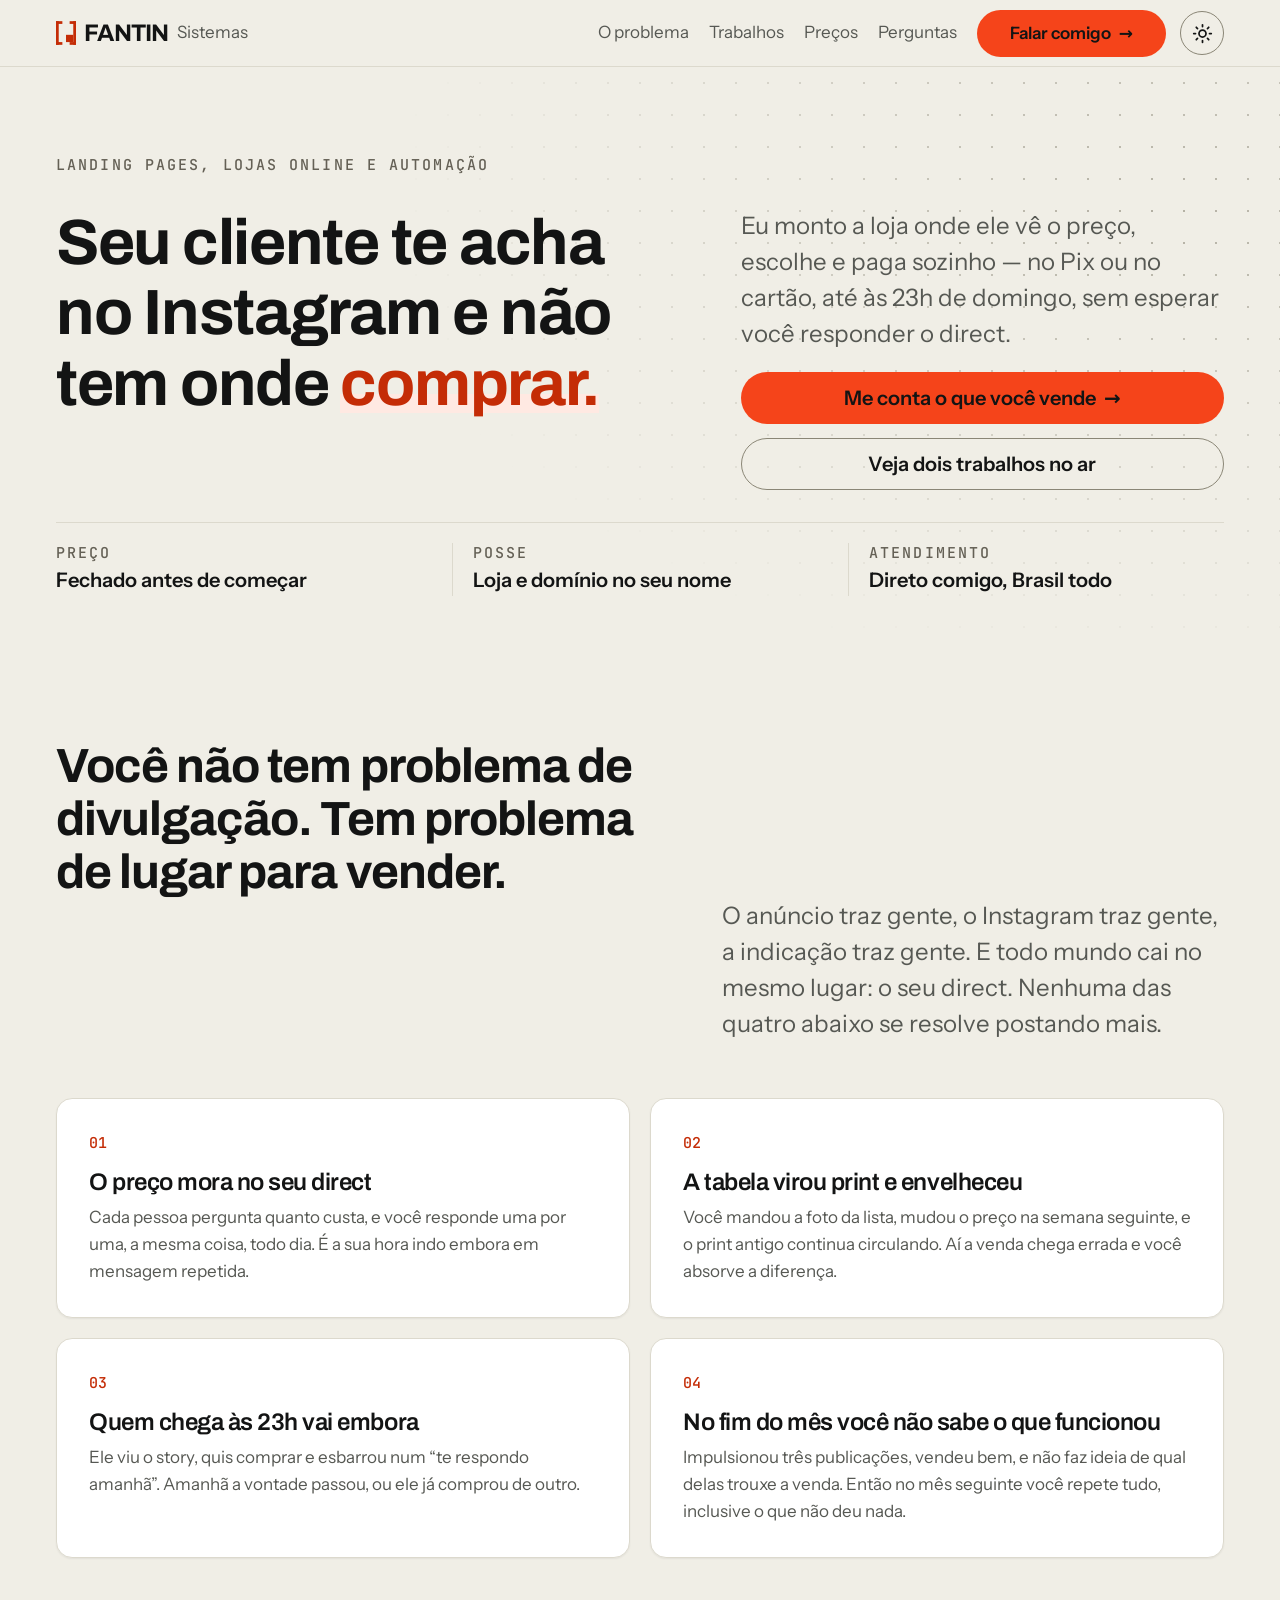
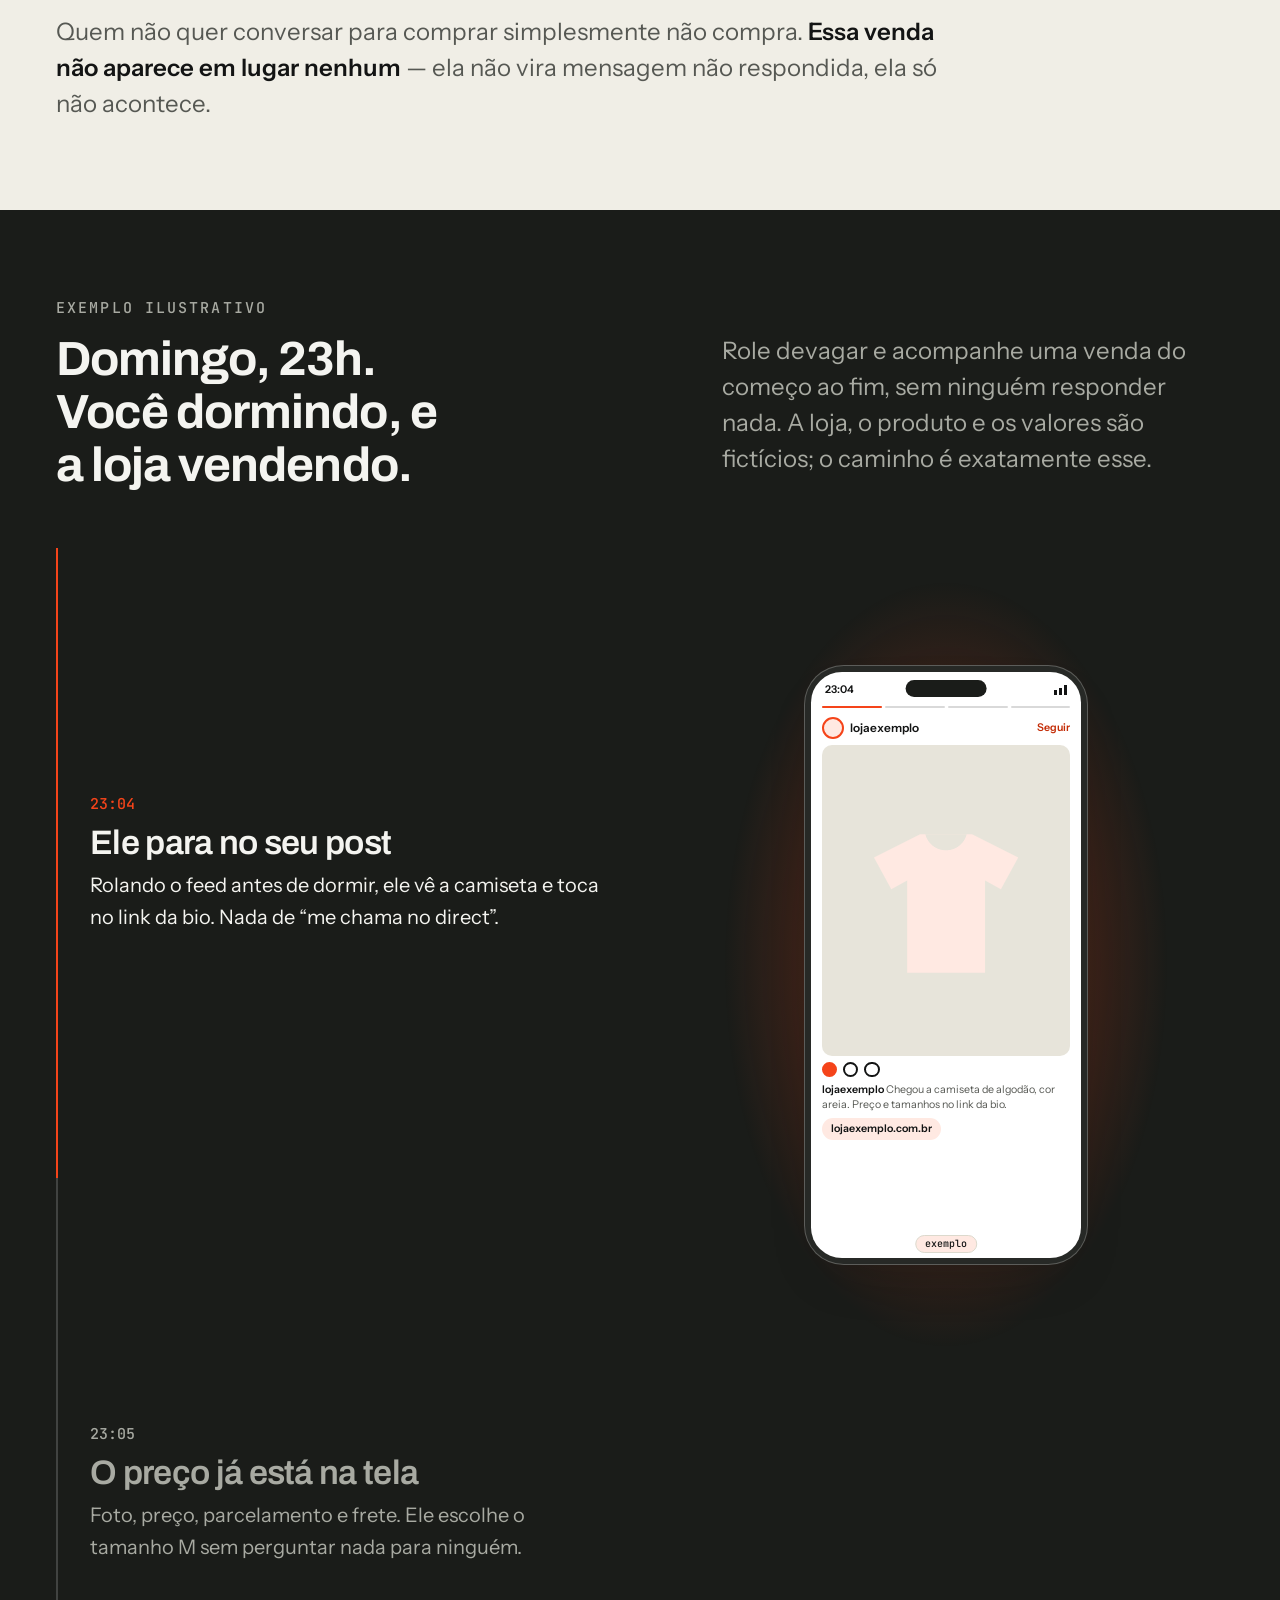
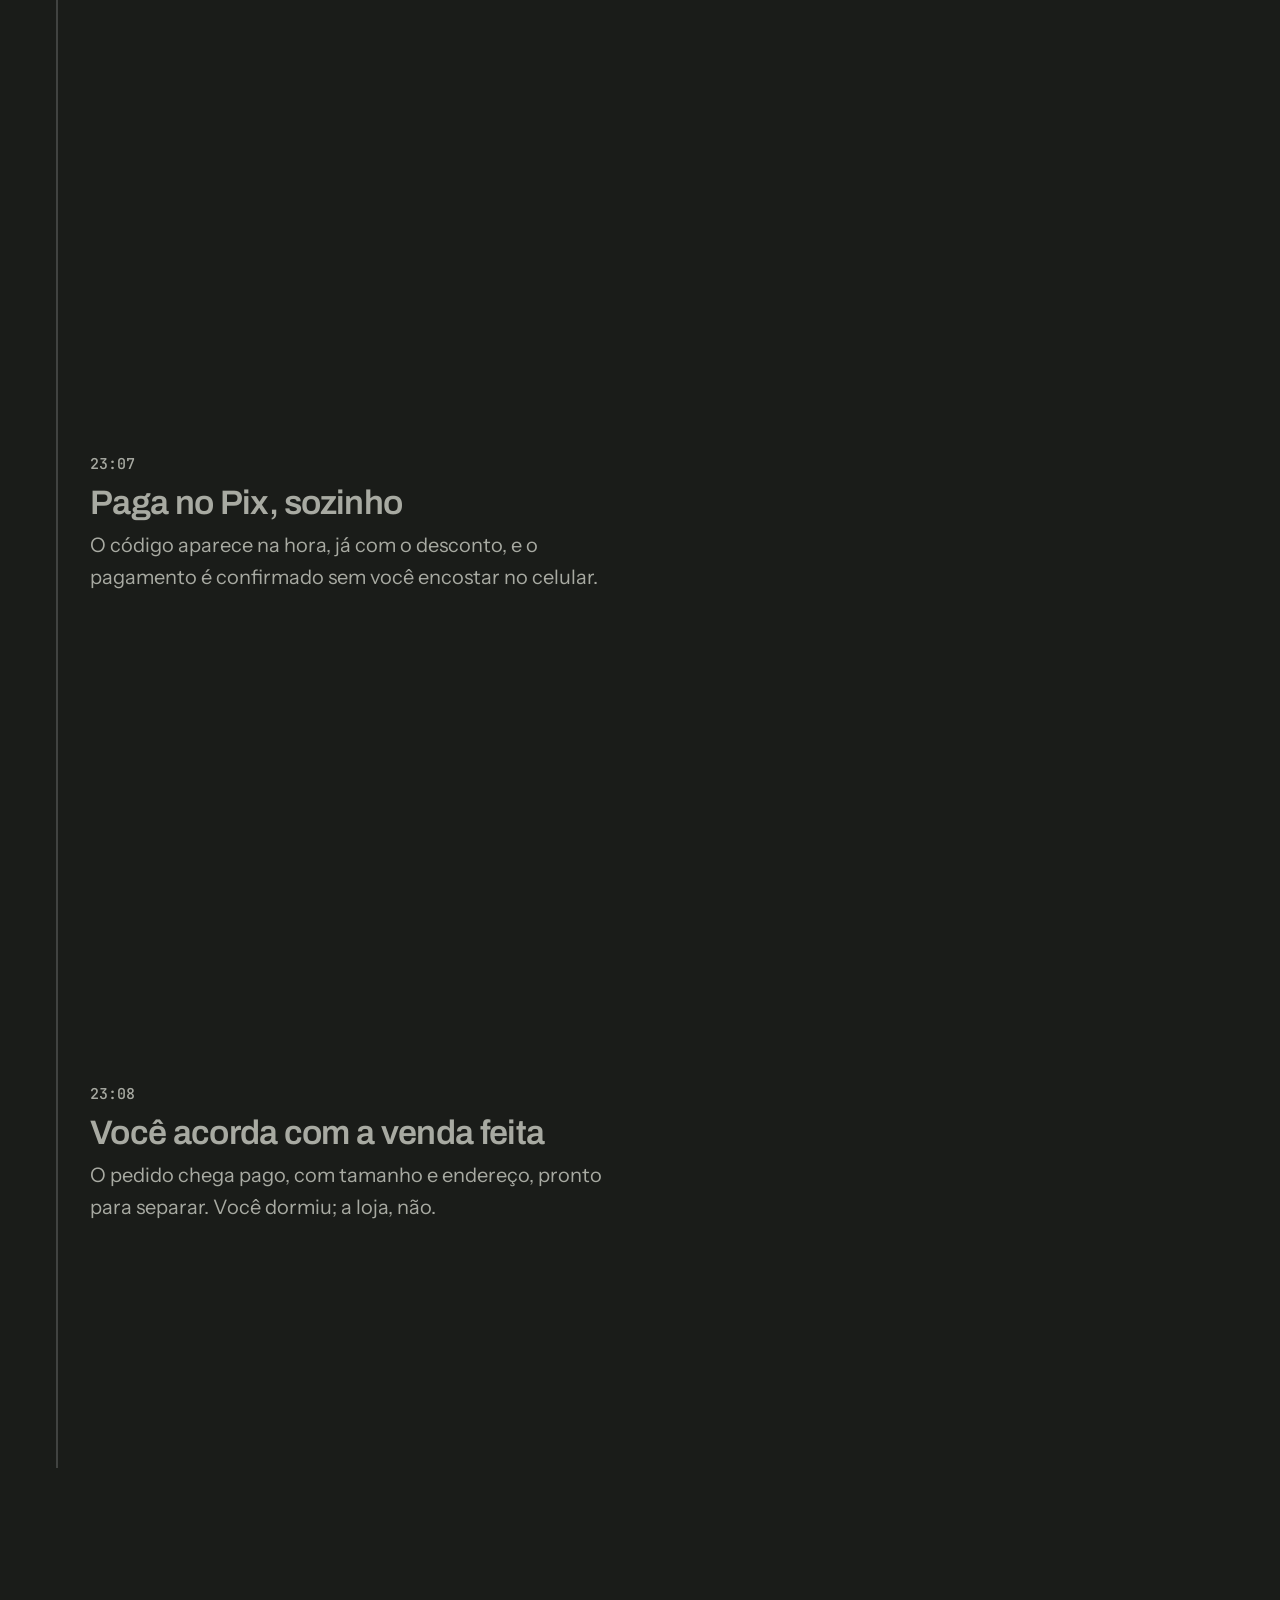
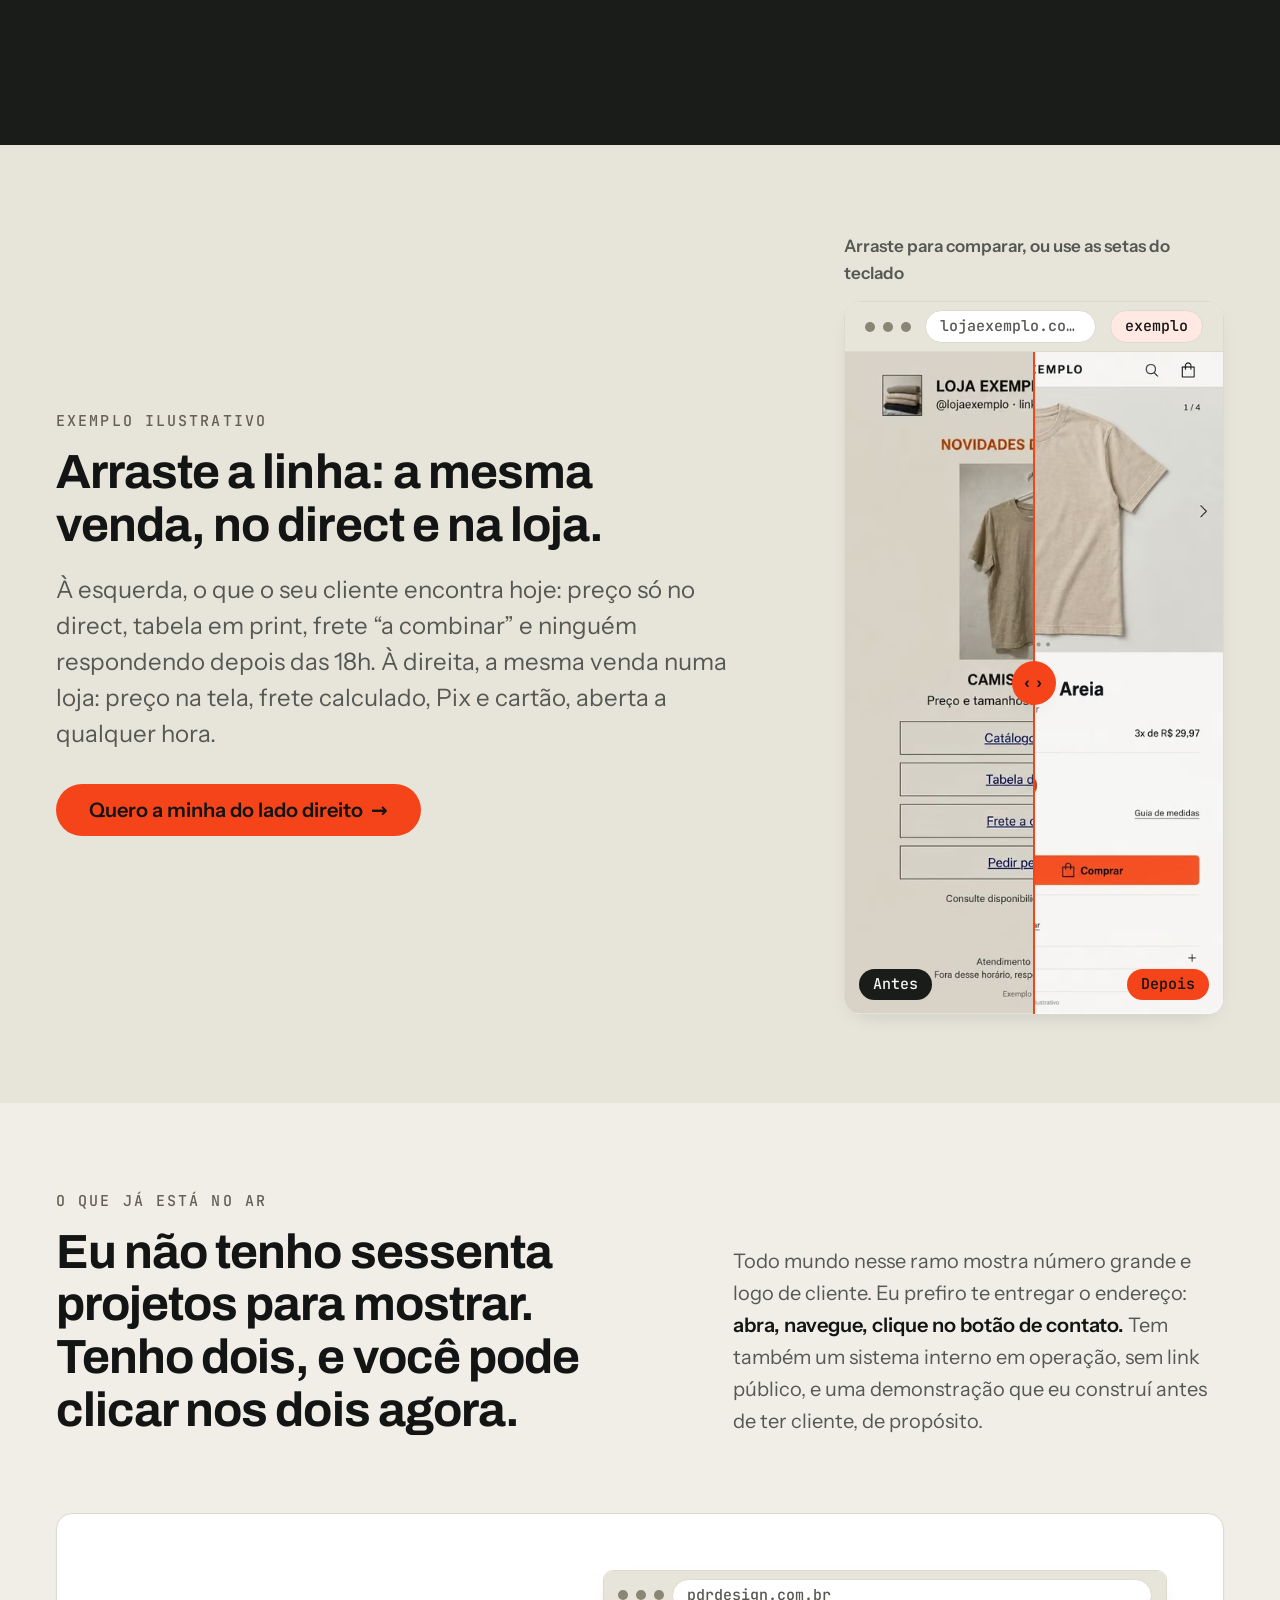
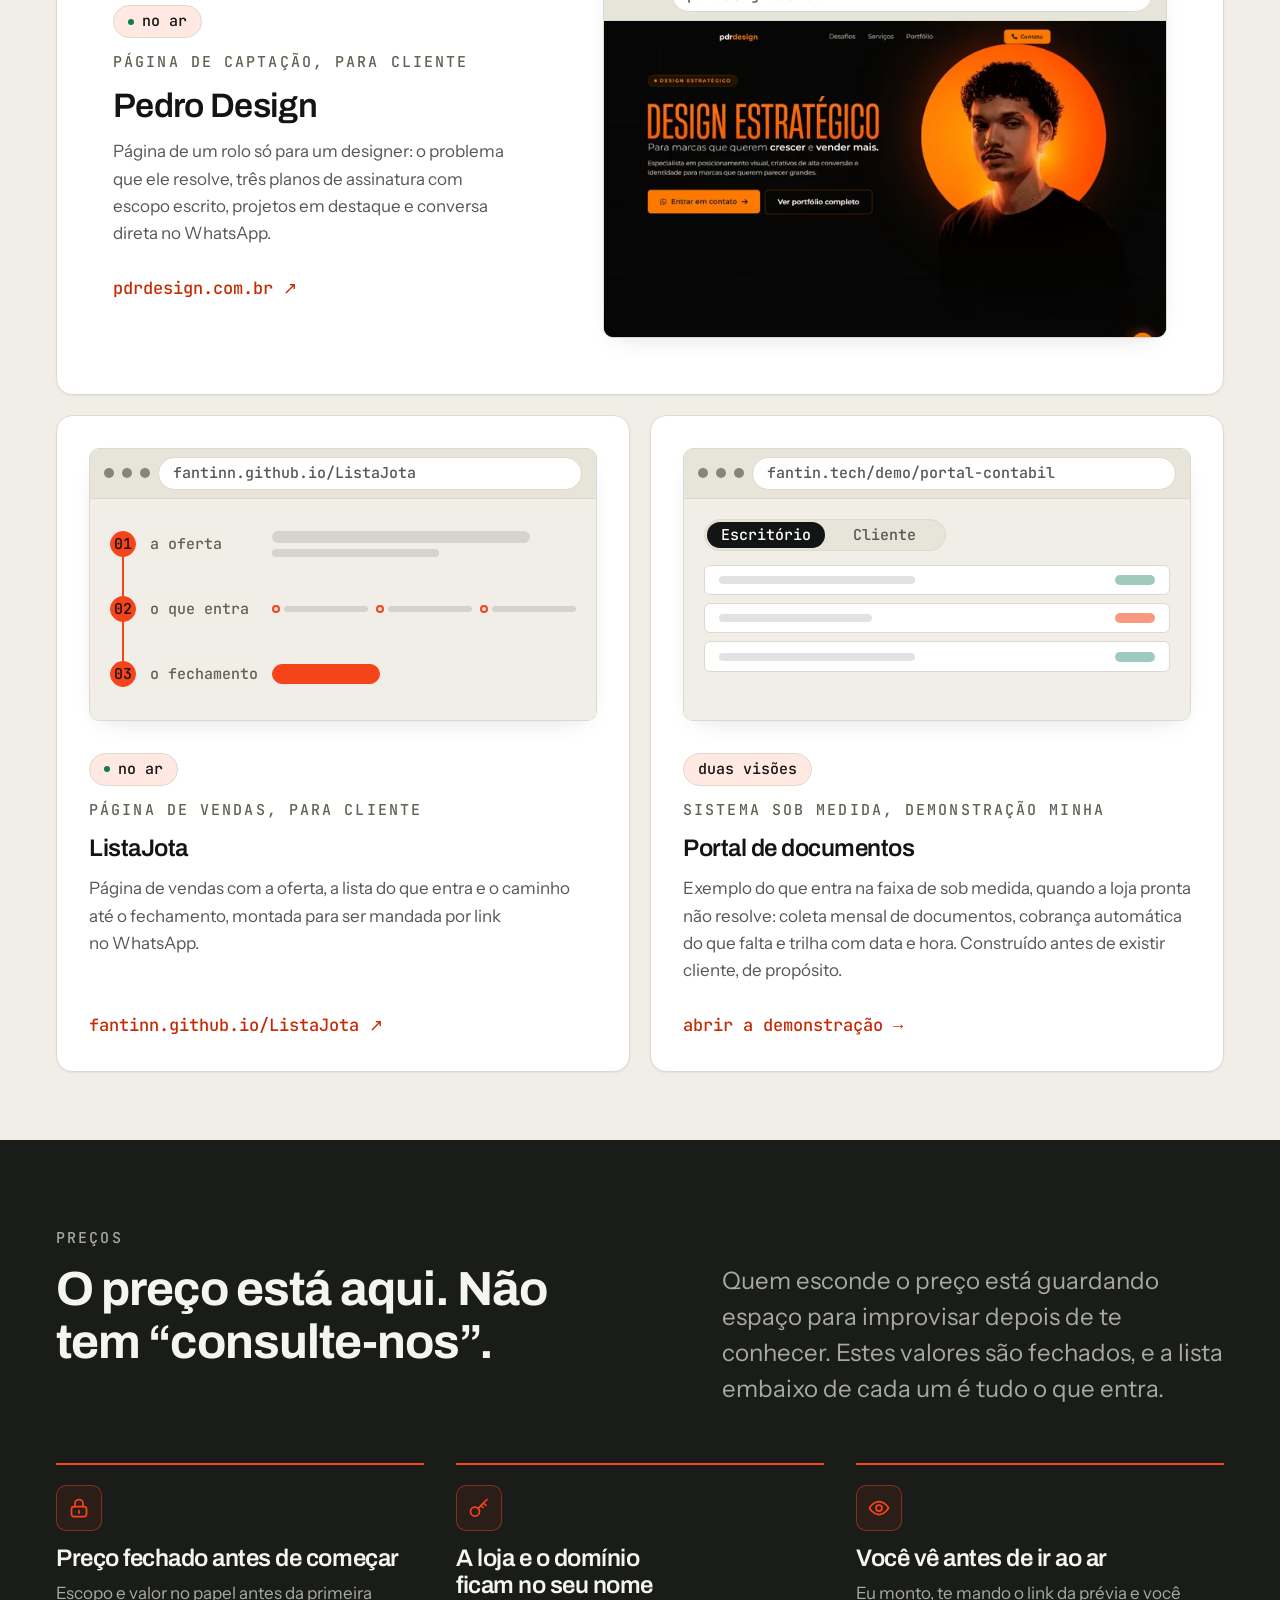
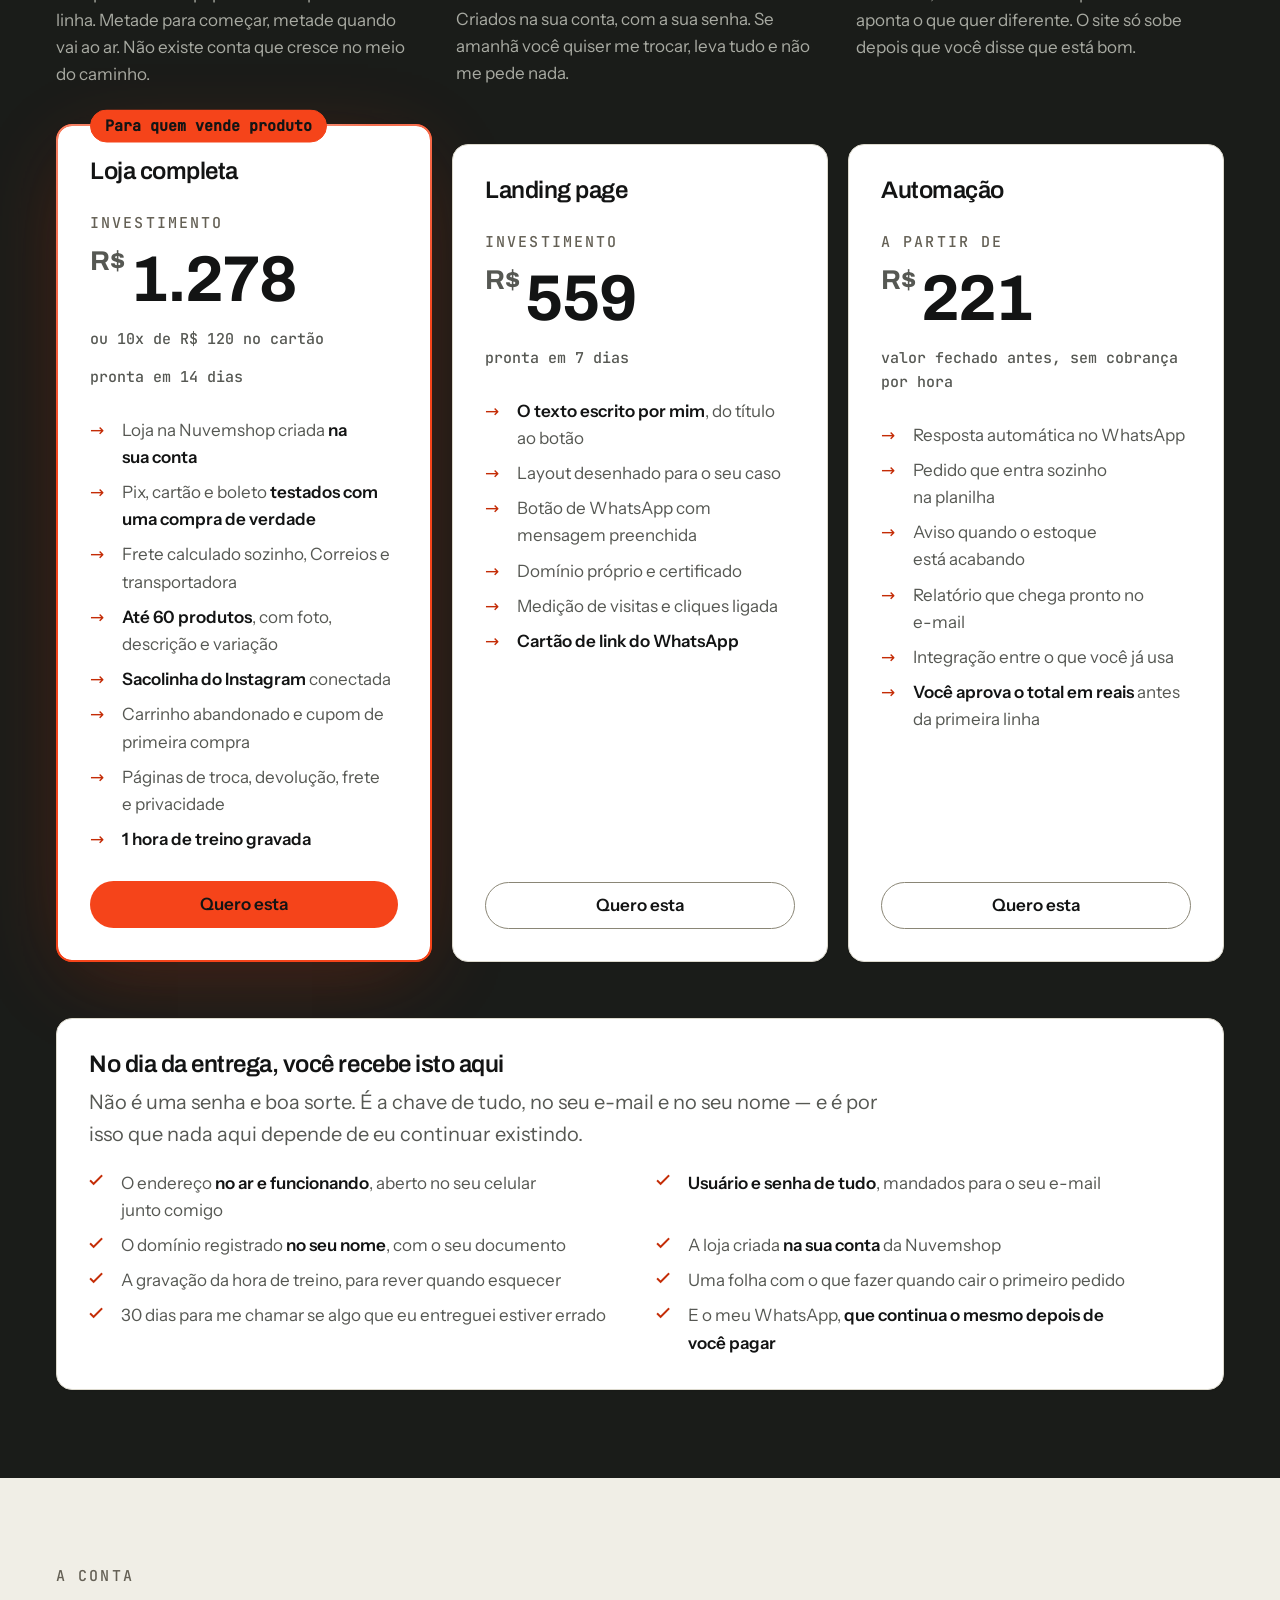
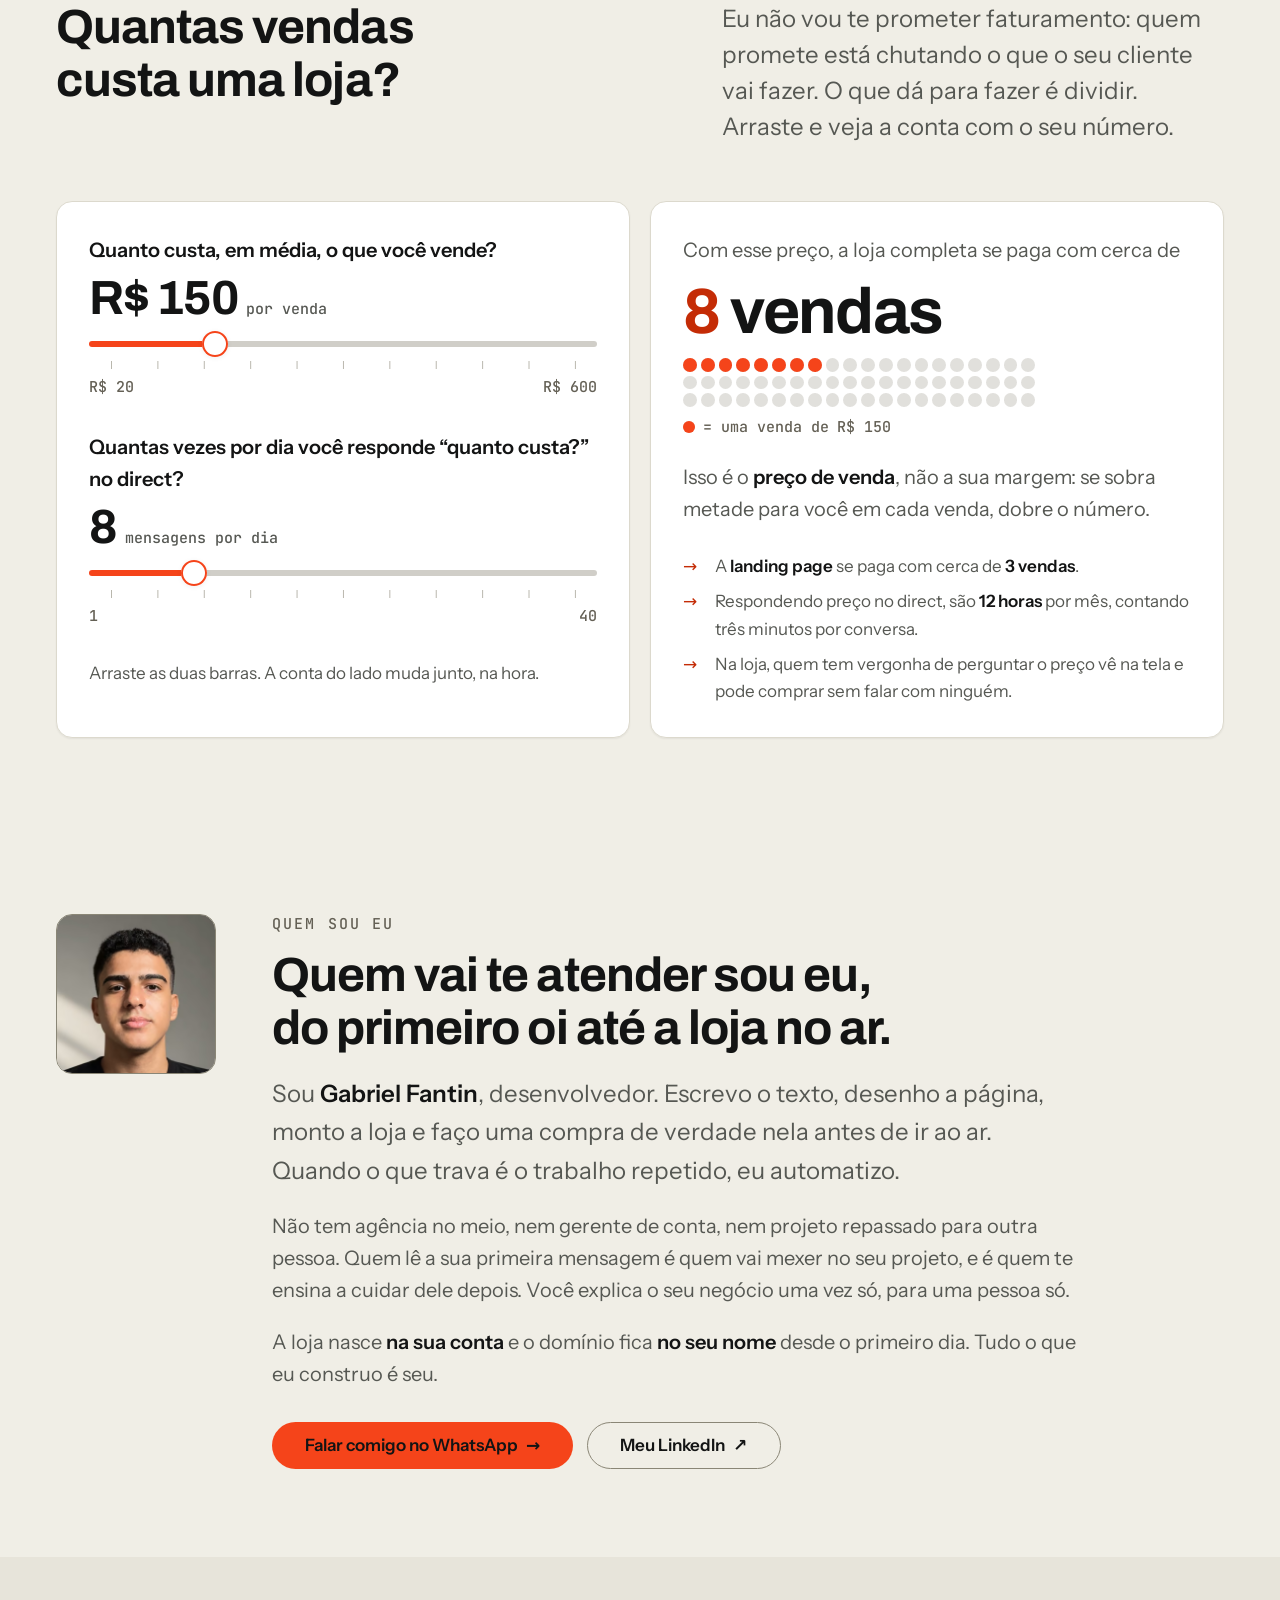
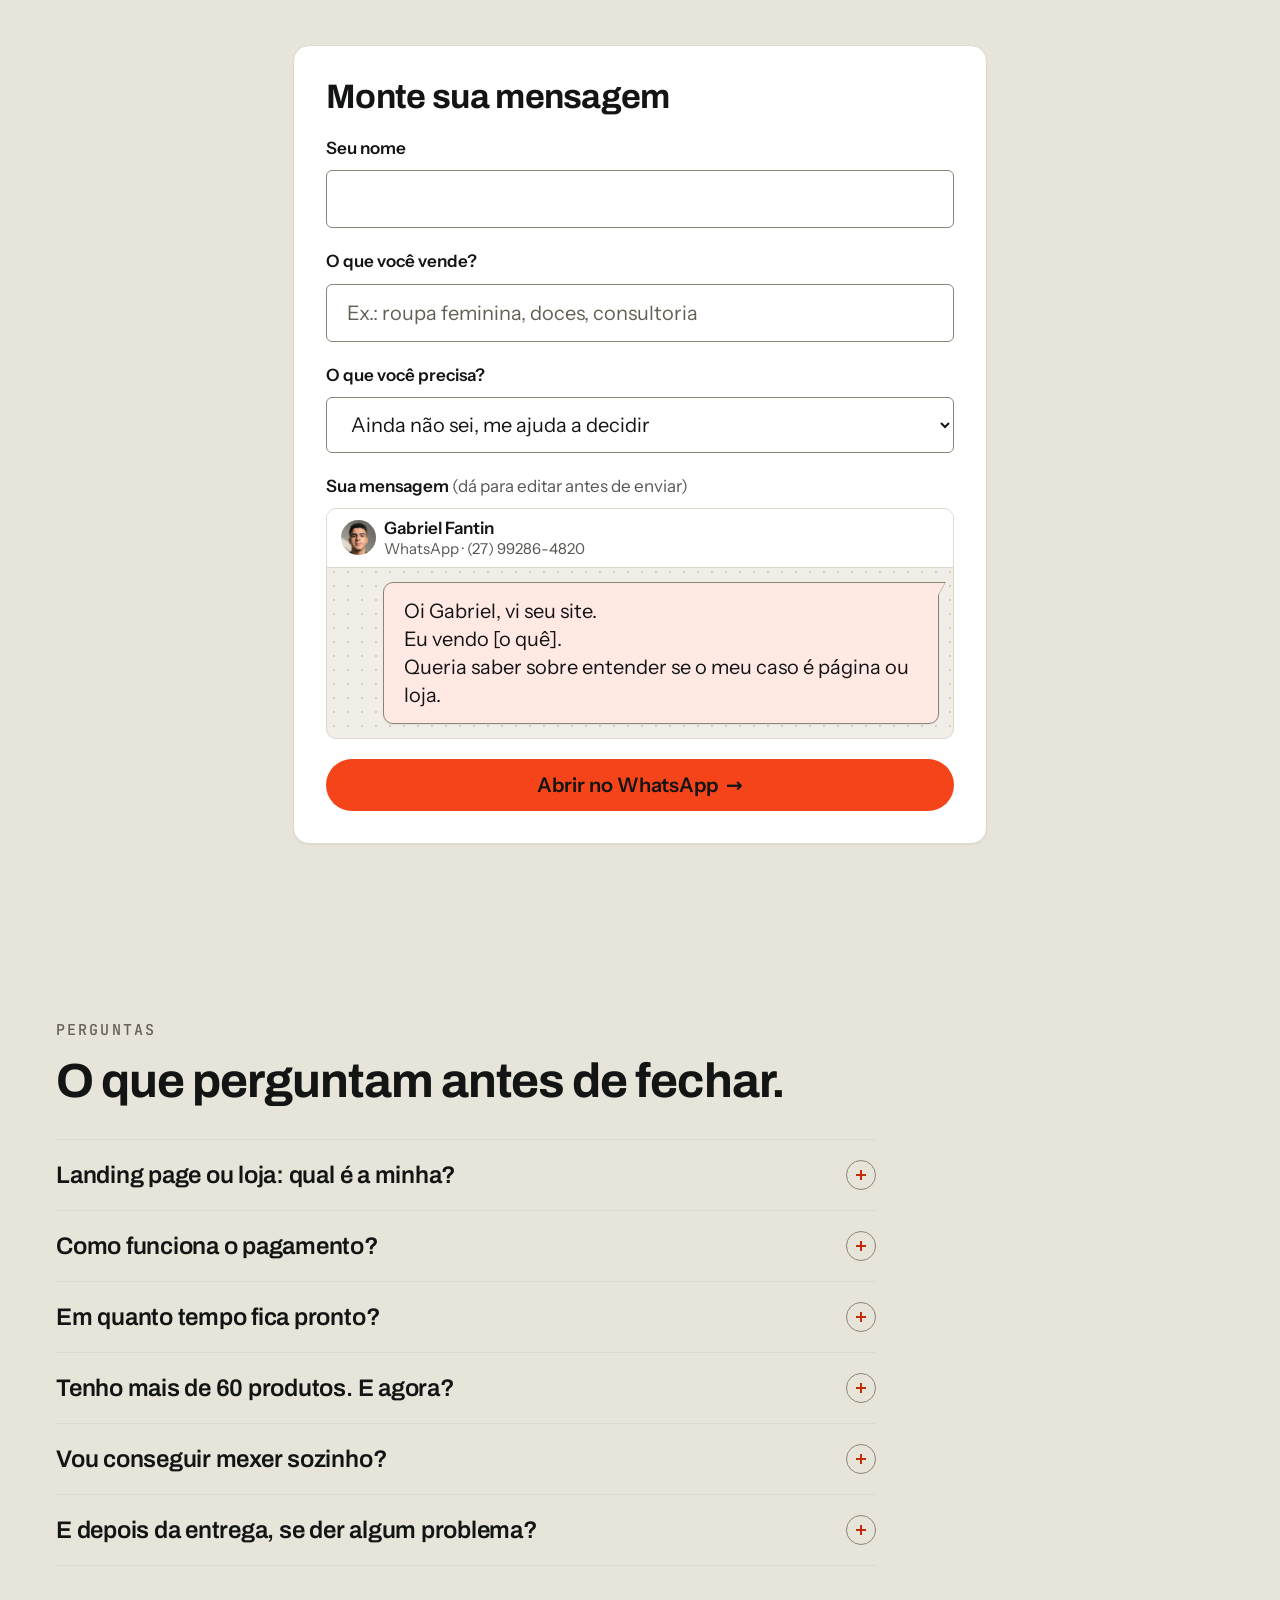
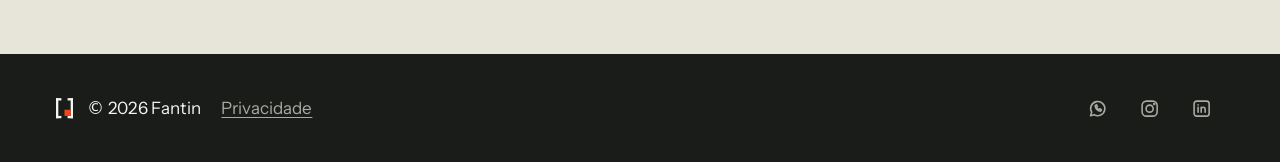
==== index.html @ 6625a788 "Menu sem link para Método e formulário sem erro depois de tirar o campo do Instagram Co-Authored-By:" ====
<!doctype html>
<html lang="pt-BR" data-theme="light">
<head>
<meta charset="utf-8">
<meta name="viewport" content="width=device-width, initial-scale=1">
<title>Loja online e landing page para quem vende no Instagram — Fantin Sistemas</title>
<meta name="description" content="Landing page por R$ 500 em 7 dias e loja completa na Nuvemshop por R$ 1.200. Preço fechado antes de começar, a loja fica no seu nome. Atendo o Brasil todo.">
<link rel="canonical" href="https://fantin.tech/">
<meta name="theme-color" content="#f0eee6">
<meta name="color-scheme" content="light">
<link rel="icon" href="favicon.svg" type="image/svg+xml">
<link rel="apple-touch-icon" href="apple-touch-icon.png">

<meta property="og:type" content="website">
<meta property="og:site_name" content="Fantin Sistemas">
<meta property="og:locale" content="pt_BR">
<meta property="og:url" content="https://fantin.tech/">
<meta property="og:title" content="Seu cliente te acha no Instagram e não tem onde comprar.">
<meta property="og:description" content="Eu monto a loja onde ele vê o preço, escolhe e paga sozinho — no seu nome, com preço fechado antes de começar. Atendimento para todo o Brasil pelo WhatsApp.">
<meta property="og:image" content="https://fantin.tech/og.png">
<meta property="og:image:type" content="image/png">
<meta property="og:image:width" content="1200">
<meta property="og:image:height" content="630">
<meta property="og:image:alt" content="Fantin Sistemas: o título Seu cliente te acha no Instagram e não tem onde comprar, e os preços da landing page, da loja completa e da automação.">
<meta name="twitter:card" content="summary_large_image">

<!-- Toda visita abre no claro (o papel é a cara da marca). O escuro só entra se
     a pessoa trocou no botão nesta mesma visita; escolha antiga salva é apagada. -->
<script>try{localStorage.removeItem("fs_tema");if(sessionStorage.getItem("fs_tema")==="dark")document.documentElement.setAttribute("data-theme","dark")}catch(e){}</script>

<!-- Fontes servidas daqui mesmo (três famílias, um arquivo variável cada).
     As três da primeira dobra vêm pré-carregadas; nenhuma bloqueia a pintura.
     A mono entra aqui porque a linha de preços do herói é escrita nela: sem
     o preload ela troca depois da pintura e a linha se mexe. -->
<link rel="preload" href="assets/fontes/archivo.woff2" as="font" type="font/woff2" crossorigin>
<link rel="preload" href="assets/fontes/instrument-sans.woff2" as="font" type="font/woff2" crossorigin>
<link rel="preload" href="assets/fontes/jetbrains-mono.woff2" as="font" type="font/woff2" crossorigin>
<link rel="preload" href="tokens.css?v=202609251708" as="style">
<link rel="preload" href="fontes.css" as="style">
<link rel="stylesheet" href="style.css?v=202609251708">

<script type="application/ld+json">
{
  "@context": "https://schema.org",
  "@type": "ProfessionalService",
  "@id": "https://fantin.tech/#fantin",
  "name": "Fantin Sistemas",
  "url": "https://fantin.tech/",
  "image": "https://fantin.tech/og.png",
  "description": "Landing page, loja completa na Nuvemshop e automação para quem vende no Instagram. Preço fechado antes de começar, com a loja e o domínio no nome do cliente.",
  "telephone": "+55 27 99286-4820",
  "areaServed": { "@type": "Country", "name": "Brasil" },
  "availableLanguage": "pt-BR",
  "founder": { "@type": "Person", "name": "Gabriel Fantin", "jobTitle": "Desenvolvedor", "image": "https://fantin.tech/assets/gabriel-fantin-480.webp", "sameAs": ["https://www.linkedin.com/in/fantinn/"] },
  "sameAs": ["https://www.instagram.com/fantinsi/"],
  "contactPoint": {
    "@type": "ContactPoint",
    "contactType": "sales",
    "telephone": "+55 27 99286-4820",
    "url": "https://wa.me/5527992864820",
    "areaServed": "BR",
    "availableLanguage": "pt-BR"
  },
  "hasOfferCatalog": {
    "@type": "OfferCatalog",
    "name": "Serviços",
    "itemListElement": [
      { "@type": "Offer", "price": "500", "priceCurrency": "BRL",
        "itemOffered": { "@type": "Service", "name": "Landing page", "description": "Página de vendas pronta em 7 dias." } },
      { "@type": "Offer", "price": "1200", "priceCurrency": "BRL",
        "itemOffered": { "@type": "Service", "name": "Loja completa na Nuvemshop", "description": "Loja criada na conta do cliente, pronta em 14 dias. Ou 10x de R$ 120 no cartão." } },
      { "@type": "Offer", "priceCurrency": "BRL",
        "priceSpecification": { "@type": "PriceSpecification", "minPrice": "197", "priceCurrency": "BRL" },
        "itemOffered": { "@type": "Service", "name": "Automação", "description": "Valor fechado antes, sem cobrança por hora." } }
    ]
  }
}
</script>
<!-- As mesmas seis perguntas da seção #perguntas, em dado estruturado.
     ELAS TÊM QUE CASAR: se você mudar uma resposta lá embaixo, mude aqui
     também — marcar pergunta que não está na página é o que derruba o
     rich result. Texto puro, sem marcação. -->
<script type="application/ld+json">
{
  "@context": "https://schema.org",
  "@type": "FAQPage",
  "@id": "https://fantin.tech/#perguntas",
  "mainEntity": [
    {
      "@type": "Question",
      "name": "Landing page ou loja: qual é a minha?",
      "acceptedAnswer": { "@type": "Answer", "text": "Se você vende serviço ou poucos produtos e fecha a venda no WhatsApp, a landing page resolve. Se tem catálogo com tamanhos, cores e estoque e quer que o cliente compre sozinho, com Pix, cartão e frete calculado, é a loja. Na dúvida, me chama: em quinze minutos eu te digo qual e quanto custa." }
    },
    {
      "@type": "Question",
      "name": "Como funciona o pagamento?",
      "acceptedAnswer": { "@type": "Answer", "text": "Metade para começar, quando você me manda fotos, preços e textos. A outra metade na entrega, com o site no ar e o domínio, as senhas e o treino gravado na sua mão. Escopo e valor ficam combinados por escrito antes de eu começar." }
    },
    {
      "@type": "Question",
      "name": "Em quanto tempo fica pronto?",
      "acceptedAnswer": { "@type": "Answer", "text": "Landing page em 7 dias e loja completa em 14, contando do dia em que o material chega. O que mais atrasa um projeto é foto e preço chegando aos pedaços, então quanto antes vier tudo junto, antes vai ao ar." }
    },
    {
      "@type": "Question",
      "name": "Tenho mais de 60 produtos. E agora?",
      "acceptedAnswer": { "@type": "Answer", "text": "O pacote da loja inclui 60 produtos cadastrados por mim. Acima disso a gente combina: ou eu cadastro o resto como valor à parte, ou cadastro os 60 principais e você cadastra os outros com o que aprendeu no treino gravado, que cobre exatamente isso." }
    },
    {
      "@type": "Question",
      "name": "Vou conseguir mexer sozinho?",
      "acceptedAnswer": { "@type": "Answer", "text": "Vai. A entrega inclui 1 hora de treino gravado com a sua loja na tela: trocar preço, cadastrar produto, ver pedido. Não é manual genérico, e você reassiste quando esquecer." }
    },
    {
      "@type": "Question",
      "name": "E depois da entrega, se der algum problema?",
      "acceptedAnswer": { "@type": "Answer", "text": "Você tem 30 dias para me chamar se algo que eu entreguei estiver errado, e eu corrijo. A loja e o domínio ficam na sua conta e no seu nome, com a sua senha, então o que é seu continua seu." }
    }
  ]
}
</script>
</head>
<body>

<a class="skip" href="#conteudo">Pular para o conteúdo</a>

<header class="site-head">
  <div class="wrap">
    <a class="brand" href="#topo">
      <svg width="20" height="24" viewBox="0 0 22 26" aria-hidden="true" focusable="false">
        <g fill="currentColor">
          <rect x="0" y="0" width="3" height="26"/><rect x="0" y="0" width="7" height="3"/><rect x="0" y="23" width="7" height="3"/>
          <rect x="19" y="0" width="3" height="26"/><rect x="15" y="0" width="7" height="3"/><rect x="15" y="23" width="7" height="3"/>
          <rect x="11" y="15" width="8" height="8"/>
        </g>
      </svg>
      <span class="brand-nome">FANTIN</span> <span class="brand-sub">Sistemas</span>
    </a>

    <nav class="nav" id="nav" aria-label="Seções da página">
      <ul class="nav-lista">
        <li><a href="#problema">O problema</a></li>
        <li><a href="#trabalhos">Trabalhos</a></li>
        <li><a href="#precos">Preços</a></li>
        <li><a href="#perguntas">Perguntas</a></li>
      </ul>
      <a class="btn btn--primary" href="#contato">Falar comigo <span class="seta" aria-hidden="true">&rarr;</span></a>
    </nav>

    <a class="btn btn--ghost head-zap" href="https://wa.me/5527992864820?text=Oi%20Gabriel%2C%20vi%20seu%20site." target="_blank" rel="noopener" data-evt="whatsapp">Falar no WhatsApp</a>
    <button class="icon-btn" type="button" id="tema" aria-label="Tema escuro" aria-pressed="false" title="Alternar tema claro e escuro">
      <svg class="tema-sol" viewBox="0 0 24 24" aria-hidden="true" focusable="false" fill="none" stroke="currentColor" stroke-width="2" stroke-linecap="round"><circle cx="12" cy="12" r="4"/><path d="M12 2v2M12 20v2M4.9 4.9l1.4 1.4M17.7 17.7l1.4 1.4M2 12h2M20 12h2M4.9 19.1l1.4-1.4M17.7 6.3l1.4-1.4"/></svg>
      <svg class="tema-lua" viewBox="0 0 24 24" aria-hidden="true" focusable="false" fill="none" stroke="currentColor" stroke-width="2" stroke-linecap="round" stroke-linejoin="round"><path d="M20 14.5A8 8 0 0 1 9.5 4 8 8 0 1 0 20 14.5z"/></svg>
    </button>
    <button class="icon-btn menu-btn" type="button" id="menu-btn" aria-expanded="false" aria-controls="nav" aria-label="Abrir menu">
      <svg class="i-abrir" viewBox="0 0 24 24" aria-hidden="true" focusable="false" fill="none" stroke="currentColor" stroke-width="2" stroke-linecap="round"><path d="M4 7h16M4 12h16M4 17h16"/></svg>
      <svg class="i-fechar" viewBox="0 0 24 24" aria-hidden="true" focusable="false" fill="none" stroke="currentColor" stroke-width="2" stroke-linecap="round"><path d="M6 6l12 12M18 6L6 18"/></svg>
    </button>
  </div>
</header>

<main id="conteudo">

<!-- ═══ herói ══════════════════════════════════════════════════════════ -->
<section class="hero" id="topo" aria-labelledby="hero-titulo">
  <div class="hero-luz" aria-hidden="true"></div>
  <div class="wrap">
    <p class="eyebrow">Landing pages, lojas online e automação</p>
    <h1 id="hero-titulo">Seu cliente te acha no Instagram e não tem onde <span class="destaque">comprar.</span></h1>
    <p class="lead">Eu monto a loja onde ele vê o preço, escolhe e paga sozinho — no Pix ou
    no cartão, até às 23h de domingo, sem esperar você responder o direct.</p>
    <div class="hero-cta">
      <a class="btn btn--primary btn--g" href="#contato">Me conta o que você vende <span class="seta" aria-hidden="true">&rarr;</span></a>
      <a class="btn btn--ghost btn--g" href="#trabalhos">Veja dois trabalhos no ar</a>
    </div>
    <dl class="provas">
      <div><dt>Preço</dt><dd>Fechado antes de começar</dd></div>
      <div><dt>Posse</dt><dd>Loja e domínio no seu nome</dd></div>
      <div><dt>Atendimento</dt><dd>Direto comigo, Brasil todo</dd></div>
    </dl>

  </div>
</section>

<!-- ═══ dores ══════════════════════════════════════════════════════════ -->
<section id="problema" aria-labelledby="problema-titulo">
  <div class="wrap">
    <div class="cabeca">
      <h2 id="problema-titulo">Você não tem problema de divulgação. Tem problema de lugar para vender.</h2>
      <p class="lead">O anúncio traz gente, o Instagram traz gente, a indicação traz gente. E todo mundo
      cai no mesmo lugar: o seu direct. Nenhuma das quatro abaixo se resolve postando mais.</p>
    </div>

    <ol class="dores">
      <li class="card dor">
        <span class="num" aria-hidden="true">01</span>
        <h3>O preço mora no seu direct</h3>
        <p>Cada pessoa pergunta quanto custa, e você responde uma por uma, a mesma coisa,
        todo dia. É a sua hora indo embora em mensagem repetida.</p>
      </li>
      <li class="card dor">
        <span class="num" aria-hidden="true">02</span>
        <h3>A tabela virou print e envelheceu</h3>
        <p>Você mandou a foto da lista, mudou o preço na semana seguinte, e o print antigo
        continua circulando. Aí a venda chega errada e você absorve a diferença.</p>
      </li>
      <li class="card dor">
        <span class="num" aria-hidden="true">03</span>
        <h3>Quem chega às 23h vai embora</h3>
        <p>Ele viu o story, quis comprar e esbarrou num &ldquo;te respondo amanhã&rdquo;.
        Amanhã a vontade passou, ou ele já comprou de outro.</p>
      </li>
      <li class="card dor">
        <span class="num" aria-hidden="true">04</span>
        <h3>No fim do mês você não sabe o que funcionou</h3>
        <p>Impulsionou três publicações, vendeu bem, e não faz ideia de qual delas trouxe a
        venda. Então no mês seguinte você repete tudo, inclusive o que não deu nada.</p>
      </li>
    </ol>

    <p class="dores-pe">Quem não quer conversar para comprar simplesmente não compra.
    <b>Essa venda não aparece em lugar nenhum</b> — ela não vira mensagem não respondida,
    ela só não acontece.</p>
  </div>
</section>

<!-- ═══ filme: uma venda às 23h ═════════════════════════════════════════
     Scrollytelling: a lista é o conteúdo de verdade; o celular ao lado é
     decoração (aria-hidden), fica parado na tela e troca de cena conforme
     a etapa que cruza a faixa de leitura. Exemplo ilustrativo marcado em
     três lugares (rótulo, texto de apoio e etiqueta na tela): loja,
     produto e valores são fictícios. Sem JavaScript, o celular mostra a
     última cena e as etapas ficam em lista comum. -->
<section class="faixa filme" id="filme" aria-labelledby="filme-titulo">
  <div class="wrap">
    <div class="cabeca">
      <p class="eyebrow">Exemplo ilustrativo</p>
      <h2 id="filme-titulo">Domingo, 23h. Você dormindo, e a loja vendendo.</h2>
      <p class="lead">Role devagar e acompanhe uma venda do começo ao fim, sem ninguém responder
      nada. A loja, o produto e os valores são fictícios; o caminho é exatamente esse.</p>
    </div>

    <div class="filme-corpo">
      <ol class="filme-passos">
        <li class="filme-passo" data-hora="23:04">
          <span class="filme-hora">23:04</span>
          <h3>Ele para no seu post</h3>
          <p>Rolando o feed antes de dormir, ele vê a camiseta e toca no link da bio. Nada de
          &ldquo;me chama no direct&rdquo;.</p>
        </li>
        <li class="filme-passo" data-hora="23:05">
          <span class="filme-hora">23:05</span>
          <h3>O preço já está na tela</h3>
          <p>Foto, preço, parcelamento e frete. Ele escolhe o tamanho M sem perguntar nada para
          ninguém.</p>
        </li>
        <li class="filme-passo" data-hora="23:07">
          <span class="filme-hora">23:07</span>
          <h3>Paga no Pix, sozinho</h3>
          <p>O código aparece na hora, já com o desconto, e o pagamento é confirmado sem você
          encostar no celular.</p>
        </li>
        <li class="filme-passo" data-hora="23:08">
          <span class="filme-hora">23:08</span>
          <h3>Você acorda com a venda feita</h3>
          <p>O pedido chega pago, com tamanho e endereço, pronto para separar. Você dormiu; a
          loja, não.</p>
        </li>
      </ol>

      <div class="filme-palco">
        <div class="celular" aria-hidden="true">
          <div class="tela">
            <div class="tela-status"><span class="tela-hora">23:08</span><span class="tela-icones"><i></i><i></i><i></i></span></div>
            <div class="tela-barras"><i></i><i></i><i></i><i data-ativa></i></div>

            <div class="cena cena-post">
              <div class="ig-topo"><span class="ig-avatar"></span><b>lojaexemplo</b><span class="ig-seguir">Seguir</span></div>
              <div class="cel-foto"><span class="cel-produto"></span></div>
              <div class="ig-acoes"><i></i><i></i><i></i></div>
              <p class="ig-legenda"><b>lojaexemplo</b> Chegou a camiseta de algodão, cor areia. Preço e tamanhos no link da bio.</p>
              <span class="ig-link">lojaexemplo.com.br<span class="toque"></span></span>
            </div>

            <div class="cena cena-loja">
              <div class="cel-topo"><b>Loja Exemplo</b><span>Sacola</span></div>
              <div class="cel-foto"><span class="cel-produto"></span></div>
              <p class="loja-nome">Camiseta de algodão, cor areia</p>
              <p class="loja-preco"><b>R$ 89,90</b><span>3x sem juros · 5% off no Pix</span></p>
              <div class="loja-tam"><span>P</span><span class="loja-m">M</span><span>G</span><span>GG</span></div>
              <p class="loja-frete">Frete grátis · chega em 3 dias úteis</p>
              <span class="cel-botao loja-comprar">Comprar agora</span>
            </div>

            <div class="cena cena-pix">
              <div class="cel-topo"><b>Pagamento</b><span>1 item</span></div>
              <p class="pix-rot">Pague com Pix</p>
              <div class="pix-qr"><svg viewBox="0 0 21 21" focusable="false"><path d="M0 0h7v1h-7zM8 0h2v1h-2zM11 0h1v1h-1zM14 0h7v1h-7zM0 1h1v1h-1zM6 1h1v1h-1zM8 1h2v1h-2zM11 1h2v1h-2zM14 1h1v1h-1zM20 1h1v1h-1zM0 2h1v1h-1zM2 2h3v1h-3zM6 2h1v1h-1zM8 2h3v1h-3zM12 2h1v1h-1zM14 2h1v1h-1zM16 2h3v1h-3zM20 2h1v1h-1zM0 3h1v1h-1zM2 3h3v1h-3zM6 3h1v1h-1zM8 3h1v1h-1zM12 3h1v1h-1zM14 3h1v1h-1zM16 3h3v1h-3zM20 3h1v1h-1zM0 4h1v1h-1zM2 4h3v1h-3zM6 4h1v1h-1zM9 4h1v1h-1zM11 4h2v1h-2zM14 4h1v1h-1zM16 4h3v1h-3zM20 4h1v1h-1zM0 5h1v1h-1zM6 5h1v1h-1zM8 5h2v1h-2zM11 5h1v1h-1zM14 5h1v1h-1zM20 5h1v1h-1zM0 6h7v1h-7zM8 6h1v1h-1zM10 6h1v1h-1zM12 6h1v1h-1zM14 6h7v1h-7zM9 7h1v1h-1zM11 7h2v1h-2zM0 8h1v1h-1zM2 8h2v1h-2zM5 8h3v1h-3zM10 8h1v1h-1zM15 8h1v1h-1zM17 8h2v1h-2zM20 8h1v1h-1zM1 9h1v1h-1zM7 9h1v1h-1zM11 9h1v1h-1zM16 9h1v1h-1zM0 10h2v1h-2zM3 10h6v1h-6zM10 10h3v1h-3zM14 10h2v1h-2zM20 10h1v1h-1zM0 11h2v1h-2zM4 11h2v1h-2zM7 11h2v1h-2zM11 11h4v1h-4zM0 12h1v1h-1zM5 12h4v1h-4zM10 12h11v1h-11zM10 13h5v1h-5zM17 13h1v1h-1zM19 13h2v1h-2zM0 14h7v1h-7zM8 14h2v1h-2zM11 14h2v1h-2zM15 14h1v1h-1zM17 14h1v1h-1zM0 15h1v1h-1zM6 15h1v1h-1zM9 15h3v1h-3zM15 15h2v1h-2zM0 16h1v1h-1zM2 16h3v1h-3zM6 16h1v1h-1zM10 16h1v1h-1zM12 16h5v1h-5zM19 16h1v1h-1zM0 17h1v1h-1zM2 17h3v1h-3zM6 17h1v1h-1zM10 17h5v1h-5zM0 18h1v1h-1zM2 18h3v1h-3zM6 18h1v1h-1zM8 18h1v1h-1zM14 18h1v1h-1zM16 18h1v1h-1zM19 18h2v1h-2zM0 19h1v1h-1zM6 19h1v1h-1zM10 19h3v1h-3zM15 19h1v1h-1zM19 19h1v1h-1zM0 20h7v1h-7zM8 20h2v1h-2zM14 20h1v1h-1zM17 20h4v1h-4z"/></svg></div>
              <p class="pix-valor"><b>R$ 85,40</b><span>já com 5% off no Pix</span></p>
              <div class="pix-resumo">
                <p>Camiseta de algodão, M <b>R$ 89,90</b></p>
                <p>Desconto no Pix <b>− R$ 4,50</b></p>
                <p>Frete <b>grátis</b></p>
              </div>
              <span class="cel-botao cel-botao--linha">Copiar código Pix</span>
              <p class="pix-ok"><span class="dot"></span>Pix aprovado</p>
            </div>

            <div class="cena cena-aviso" data-ativa>
              <p class="bloq-hora">23:08</p>
              <p class="bloq-dia">domingo</p>
              <div class="notif">
                <span class="notif-icone"></span>
                <div class="notif-texto">
                  <p class="notif-topo"><b>Loja Exemplo</b><span>agora</span></p>
                  <p class="notif-titulo">Novo pedido pago · R$ 85,40</p>
                  <p>Camiseta de algodão, M. Pix aprovado, pronto para separar.</p>
                </div>
              </div>
              <div class="bloq-atalhos"><i></i><i></i></div>
            </div>

            <span class="tag tela-tag">exemplo</span>
          </div>
        </div>
      </div>
    </div>
  </div>
</section>

<!-- ═══ antes e depois ═════════════════════════════════════════════════
     Exemplo montado em HTML/CSS, marcado como ilustrativo em quatro
     lugares (rótulo, aviso, moldura e legenda). Quando houver print real
     de um projeto, troque os dois painéis por imagens. -->
<section class="alt" id="antes-depois" aria-labelledby="ad-titulo">
  <div class="wrap ba-grade">
    <div class="ba-texto">
      <p class="eyebrow">Exemplo ilustrativo</p>
      <h2 id="ad-titulo">Arraste a linha: a mesma venda, no direct e na loja.</h2>
      <p class="lead">À esquerda, o que o seu cliente encontra hoje: preço só no direct, tabela
      em print, frete &ldquo;a combinar&rdquo; e ninguém respondendo depois das 18h. À direita, a
      mesma venda numa loja: preço na tela, frete calculado, Pix e cartão, aberta a qualquer hora.</p>
      <a class="btn btn--primary btn--g" href="#contato" data-servico="loja">Quero a minha do lado direito <span class="seta" aria-hidden="true">&rarr;</span></a>
    </div>

    <figure class="ba">
      <label class="ba-rotulo" for="comparar">Arraste para comparar, ou use as setas do teclado</label>
      <div class="frame">
        <div class="frame-bar">
          <span class="frame-dots" aria-hidden="true"><i></i><i></i><i></i></span>
          <span class="frame-url">lojaexemplo.com.br</span>
          <span class="tag frame-note">exemplo</span>
        </div>
        <div class="ba-stage" id="ba-stage">
          <div class="ba-pane ba-before" aria-hidden="true">
            <picture>
              <source type="image/avif" srcset="assets/ba-antes-480.avif 480w, assets/ba-antes-760.avif 760w" sizes="(min-width: 420px) 380px, 100vw">
              <img src="assets/ba-antes-480.webp" srcset="assets/ba-antes-480.webp 480w, assets/ba-antes-760.webp 760w" sizes="(min-width: 420px) 380px, 100vw"
                   width="760" height="1330" loading="lazy" decoding="async" alt="">
            </picture>
          </div>
          <div class="ba-pane ba-after" aria-hidden="true">
            <picture>
              <source type="image/avif" srcset="assets/ba-depois-480.avif 480w, assets/ba-depois-760.avif 760w" sizes="(min-width: 420px) 380px, 100vw">
              <img src="assets/ba-depois-480.webp" srcset="assets/ba-depois-480.webp 480w, assets/ba-depois-760.webp 760w" sizes="(min-width: 420px) 380px, 100vw"
                   width="760" height="1330" loading="lazy" decoding="async" alt="">
            </picture>
          </div>
          <span class="ba-label ba-label--l" aria-hidden="true">Antes</span>
          <span class="ba-label ba-label--r" aria-hidden="true">Depois</span>
          <div class="ba-handle" aria-hidden="true"><span class="ba-knob">‹ ›</span></div>
          <input class="ba-range" id="comparar" type="range" min="0" max="100" step="1" value="50"
                 aria-describedby="ba-desc" aria-valuetext="Linha no meio: metade antes, metade depois">
        </div>
      </div>
      <p class="visually-hidden" id="ba-desc">Antes: uma página de link na bio com a foto da
      camiseta no cabide, preço e tamanhos só pelo direct, catálogo em PDF, tabela de preços, frete a
      combinar e atendimento só das 9h às 18h. Depois: a página do produto com fotos, preço de R$ 89,90
      em 3x, escolha de cor, tamanho e quantidade, botão de comprar, cálculo de frete, descrição e trocas.</p>
    </figure>
  </div>
</section>

<!-- ═══ trabalhos ══════════════════════════════════════════════════════
     Dois trabalhos no ar e uma demonstração. NÃO acrescente estatística
     nem logo de cliente aqui sem fonte. -->
<section id="trabalhos" aria-labelledby="trabalhos-titulo">
  <div class="wrap">
    <div class="prova-topo">
      <div>
        <p class="eyebrow">O que já está no ar</p>
        <h2 id="trabalhos-titulo">Eu não tenho sessenta projetos para mostrar. Tenho dois, e você pode clicar nos dois agora.</h2>
      </div>
      <p class="prova-nota">Todo mundo nesse ramo mostra número grande e logo de cliente.
      Eu prefiro te entregar o endereço: <b>abra, navegue, clique no botão de contato.</b>
      Tem também um sistema interno em operação, sem link público, e uma demonstração que eu
      construí antes de ter cliente, de propósito.</p>
    </div>

    <!-- Só o Pedro Design tem print (o de verdade, do topo da página dele).
         Os outros dois ganham um esquema desenhado em CSS, com o endereço
         real na barra: é mapa do que a copy descreve, não print inventado. -->
    <div class="works trilho">
      <article class="card work work--destaque">
        <div class="work-texto">
          <span class="tag"><span class="dot" aria-hidden="true"></span>no ar</span>
          <p class="eyebrow">Página de captação, para cliente</p>
          <h3>Pedro Design</h3>
          <p class="muted">Página de um rolo só para um designer: o problema que ele resolve, três planos de
          assinatura com escopo escrito, projetos em destaque e conversa direta no WhatsApp.</p>
          <a class="work-link" href="https://pdrdesign.com.br" target="_blank" rel="noopener">pdrdesign.com.br <span aria-hidden="true">&nearr;</span></a>
        </div>
        <div class="frame work-tela">
          <div class="frame-bar" aria-hidden="true">
            <span class="frame-dots"><i></i><i></i><i></i></span>
            <span class="frame-url">pdrdesign.com.br</span>
          </div>
          <picture class="work-print">
            <source type="image/avif" srcset="assets/pdrdesign-720.avif 720w, assets/pdrdesign-1200.avif 1200w"
                    sizes="(min-width: 1000px) 560px, (min-width: 760px) 50vw, 80vw">
            <img src="assets/pdrdesign-720.webp" srcset="assets/pdrdesign-720.webp 720w, assets/pdrdesign-1200.webp 1200w"
                 sizes="(min-width: 1000px) 560px, (min-width: 760px) 50vw, 80vw"
                 width="1200" height="750" loading="lazy" decoding="async"
                 alt="Topo da página pdrdesign.com.br no computador: o título Design estratégico, os botões de contato e de portfólio e um retrato sobre um círculo laranja">
          </picture>
        </div>
      </article>

      <article class="card work">
        <div class="work-texto">
          <span class="tag"><span class="dot" aria-hidden="true"></span>no ar</span>
          <p class="eyebrow">Página de vendas, para cliente</p>
          <h3>ListaJota</h3>
          <p class="muted">Página de vendas com a oferta, a lista do que entra e o caminho até o fechamento,
          montada para ser mandada por link no WhatsApp.</p>
          <a class="work-link" href="https://fantinn.github.io/ListaJota/" target="_blank" rel="noopener">fantinn.github.io/ListaJota <span aria-hidden="true">&nearr;</span></a>
        </div>
        <div class="frame work-tela" aria-hidden="true">
          <div class="frame-bar">
            <span class="frame-dots"><i></i><i></i><i></i></span>
            <span class="frame-url">fantinn.github.io/ListaJota</span>
          </div>
          <div class="esquema esquema--mapa">
            <span class="esq-bloco"><span class="esq-num">01</span><span class="esq-nome">a oferta</span><span class="esq-corpo"><span class="esq-traco esq-traco--forte"></span><span class="esq-traco"></span></span></span>
            <span class="esq-bloco"><span class="esq-num">02</span><span class="esq-nome">o que entra</span><span class="esq-corpo esq-corpo--itens"><span class="esq-item"></span><span class="esq-item"></span><span class="esq-item"></span></span></span>
            <span class="esq-bloco"><span class="esq-num">03</span><span class="esq-nome">o fechamento</span><span class="esq-corpo"><span class="esq-botao"></span></span></span>
          </div>
        </div>
      </article>

      <article class="card work">
        <div class="work-texto">
          <span class="tag">duas visões</span>
          <p class="eyebrow">Sistema sob medida, demonstração minha</p>
          <h3>Portal de documentos</h3>
          <p class="muted">Exemplo do que entra na faixa de sob medida, quando a loja pronta não
          resolve: coleta mensal de documentos, cobrança automática do que falta e
          trilha com data e hora. Construído antes de existir cliente, de propósito.</p>
          <a class="work-link" href="demo/portal-contabil/">abrir a demonstração <span aria-hidden="true">&rarr;</span></a>
        </div>
        <div class="frame work-tela" aria-hidden="true">
          <div class="frame-bar">
            <span class="frame-dots"><i></i><i></i><i></i></span>
            <span class="frame-url">fantin.tech/demo/portal-contabil</span>
          </div>
          <div class="esquema esquema--visoes">
            <span class="esq-abas"><span>Escritório</span><span>Cliente</span></span>
            <span class="esq-visoes">
              <span class="esq-visao esq-visao--escritorio">
                <span class="esq-fila"><span class="esq-traco"></span><span class="esq-selo"></span></span>
                <span class="esq-fila"><span class="esq-traco"></span><span class="esq-selo esq-selo--falta"></span></span>
                <span class="esq-fila"><span class="esq-traco"></span><span class="esq-selo"></span></span>
              </span>
              <span class="esq-visao esq-visao--cliente">
                <span class="esq-fila"><span class="esq-caixa esq-caixa--ok"></span><span class="esq-traco"></span></span>
                <span class="esq-fila"><span class="esq-caixa esq-caixa--ok"></span><span class="esq-traco"></span></span>
                <span class="esq-fila"><span class="esq-caixa"></span><span class="esq-traco"></span><span class="esq-enviar"></span></span>
              </span>
            </span>
          </div>
        </div>
      </article>
    </div>
  </div>
</section>

<!-- ═══ preços (banda escura) ══════════════════════════════════════════ -->
<section class="faixa" id="precos" aria-labelledby="precos-titulo">
  <div class="wrap">
    <div class="cabeca">
      <p class="eyebrow">Preços</p>
      <h2 id="precos-titulo">O preço está aqui. Não tem &ldquo;consulte-nos&rdquo;.</h2>
      <p class="lead">Quem esconde o preço está guardando espaço para improvisar depois de te conhecer.
      Estes valores são fechados, e a lista embaixo de cada um é tudo o que entra.</p>
    </div>

    <!-- Ordem importa: derruba as três objeções e só então mostra o número. -->
    <ul class="garantias">
      <li class="garantia">
        <svg class="garantia-icone" viewBox="0 0 24 24" aria-hidden="true" focusable="false" fill="none" stroke="currentColor" stroke-width="1.75" stroke-linecap="round" stroke-linejoin="round"><path pathLength="1" d="M7 10.5h10a2.5 2.5 0 0 1 2.5 2.5v5a2.5 2.5 0 0 1-2.5 2.5H7a2.5 2.5 0 0 1-2.5-2.5v-5A2.5 2.5 0 0 1 7 10.5z"/><path pathLength="1" d="M8 10.5V7.5a4 4 0 0 1 8 0v3"/><path pathLength="1" d="M12 14.5v2.5"/></svg>
        <h3>Preço fechado antes de começar</h3>
        <p>Escopo e valor no papel antes da primeira linha. Metade para começar, metade quando
        vai ao ar. Não existe conta que cresce no meio do caminho.</p>
      </li>
      <li class="garantia">
        <svg class="garantia-icone" viewBox="0 0 24 24" aria-hidden="true" focusable="false" fill="none" stroke="currentColor" stroke-width="1.75" stroke-linecap="round" stroke-linejoin="round"><path pathLength="1" d="M3.5 15.5a4.5 4.5 0 1 0 9 0a4.5 4.5 0 1 0-9 0z"/><path pathLength="1" d="M11.2 12.3L20 3.5"/><path pathLength="1" d="M16.5 7l2.5 2.5M14 9.5l2 2"/></svg>
        <h3>A loja e o domínio ficam no seu nome</h3>
        <p>Criados na sua conta, com a sua senha. Se amanhã você quiser me trocar, leva tudo
        e não me pede nada.</p>
      </li>
      <li class="garantia">
        <svg class="garantia-icone" viewBox="0 0 24 24" aria-hidden="true" focusable="false" fill="none" stroke="currentColor" stroke-width="1.75" stroke-linecap="round" stroke-linejoin="round"><path pathLength="1" d="M2.5 12S6 5.5 12 5.5 21.5 12 21.5 12 18 18.5 12 18.5 2.5 12 2.5 12z"/><path pathLength="1" d="M9 12a3 3 0 1 0 6 0a3 3 0 1 0-6 0z"/></svg>
        <h3>Você vê antes de ir ao ar</h3>
        <p>Eu monto, te mando o link da prévia e você aponta o que quer diferente. O site só
        sobe depois que você disse que está bom.</p>
      </li>
    </ul>

    <div class="prices">
      <article class="card price" data-featured="true">
        <div class="price-topo"><h3>Loja completa</h3></div>
        <span class="tag price-selo">Para quem vende produto</span>
        <p class="eyebrow">Investimento</p>
        <p class="amount"><span class="amount-moeda">R$ </span><span class="amount-valor" data-de="3200">1.200</span></p>
        <p class="amount-nota">ou 10x de R$ 120 no cartão</p>
        <p class="amount-nota">pronta em 14 dias</p>
        <ul class="lista">
          <li>Loja na Nuvemshop criada <b>na sua conta</b></li>
          <li>Pix, cartão e boleto <b>testados com uma compra de verdade</b></li>
          <li>Frete calculado sozinho, Correios e transportadora</li>
          <li><b>Até 60 produtos</b>, com foto, descrição e variação</li>
          <li><b>Sacolinha do Instagram</b> conectada</li>
          <li>Carrinho abandonado e cupom de primeira compra</li>
          <li>Páginas de troca, devolução, frete e privacidade</li>
          <li><b>1 hora de treino gravada</b></li>
        </ul>
        <a class="btn btn--primary" href="#contato" data-servico="loja">Quero esta</a>
      </article>

      <article class="card price">
        <div class="price-topo"><h3>Landing page</h3></div>
        <p class="eyebrow">Investimento</p>
        <p class="amount"><span class="amount-moeda">R$ </span><span class="amount-valor" data-de="2000">500</span></p>
        <p class="amount-nota">pronta em 7 dias</p>
        <ul class="lista">
          <li><b>O texto escrito por mim</b>, do título ao botão</li>
          <li>Layout desenhado para o seu caso</li>
          <li>Botão de WhatsApp com mensagem preenchida</li>
          <li>Domínio próprio e certificado</li>
          <li>Medição de visitas e cliques ligada</li>
          <li><b>Cartão de link do WhatsApp</b></li>
        </ul>
        <a class="btn btn--ghost" href="#contato" data-servico="landing">Quero esta</a>
      </article>

      <article class="card price">
        <div class="price-topo"><h3>Automação</h3></div>
        <p class="eyebrow">A partir de</p>
        <p class="amount"><span class="amount-moeda">R$ </span><span class="amount-valor" data-de="800">197</span></p>
        <p class="amount-nota">valor fechado antes, sem cobrança por hora</p>
        <ul class="lista">
          <li>Resposta automática no WhatsApp</li>
          <li>Pedido que entra sozinho na planilha</li>
          <li>Aviso quando o estoque está acabando</li>
          <li>Relatório que chega pronto no e-mail</li>
          <li>Integração entre o que você já usa</li>
          <li><b>Você aprova o total em reais</b> antes da primeira linha</li>
        </ul>
        <a class="btn btn--ghost" href="#contato" data-servico="automacao">Quero esta</a>
      </article>
    </div>


    <div class="card entrega">
      <h3>No dia da entrega, você recebe isto aqui</h3>
      <p>Não é uma senha e boa sorte. É a chave de tudo, no seu e-mail e no seu nome — e é
      por isso que nada aqui depende de eu continuar existindo.</p>
      <ul class="lista">
        <li>O endereço <b>no ar e funcionando</b>, aberto no seu celular junto comigo</li>
        <li><b>Usuário e senha de tudo</b>, mandados para o seu e-mail</li>
        <li>O domínio registrado <b>no seu nome</b>, com o seu documento</li>
        <li>A loja criada <b>na sua conta</b> da Nuvemshop</li>
        <li>A gravação da hora de treino, para rever quando esquecer</li>
        <li>Uma folha com o que fazer quando cair o primeiro pedido</li>
        <li>30 dias para me chamar se algo que eu entreguei estiver errado</li>
        <li>E o meu WhatsApp, <b>que continua o mesmo depois de você pagar</b></li>
      </ul>
    </div>
  </div>
</section>

<!-- ═══ a conta ════════════════════════════════════════════════════════
     Divisão, não previsão. Não entra projeção de faturamento aqui. O HTML
     já nasce com o resultado dos valores padrão: sem JavaScript a seção
     continua fazendo sentido. -->
<section id="conta" aria-labelledby="conta-titulo">
  <div class="wrap">
    <div class="cabeca">
      <p class="eyebrow">A conta</p>
      <h2 id="conta-titulo">Quantas vendas custa uma loja?</h2>
      <p class="lead">Eu não vou te prometer faturamento: quem promete está chutando o que o seu cliente
      vai fazer. O que dá para fazer é dividir. Arraste e veja a conta com o seu número.</p>
    </div>

    <div class="conta">
      <div class="card">
        <div class="medida">
          <label for="cticket">Quanto custa, em média, o que você vende?</label>
          <p class="medida-leitura"><span id="cticketv">R$ 150</span><small>por venda</small></p>
          <input class="faixa-range" id="cticket" type="range" min="20" max="600" step="10" value="150" aria-valuetext="R$ 150 por venda">
          <div class="reguas" aria-hidden="true"><span>R$ 20</span><span>R$ 600</span></div>
        </div>
        <div class="medida">
          <label for="cmsg">Quantas vezes por dia você responde &ldquo;quanto custa?&rdquo; no direct?</label>
          <p class="medida-leitura"><span id="cmsgv">8</span><small>mensagens por dia</small></p>
          <input class="faixa-range" id="cmsg" type="range" min="1" max="40" step="1" value="8" aria-valuetext="8 mensagens por dia">
          <div class="reguas" aria-hidden="true"><span>1</span><span>40</span></div>
        </div>
        <p class="muted conta-dica">Arraste as duas barras. A conta do lado muda junto, na hora.</p>
      </div>

      <!-- Os números aqui correm até o valor novo (ver conta() no script), por
           isso o cartão não é aria-live: quem avisa o leitor de tela é o
           #conta-anuncio, com uma frase só, quando a barra para. -->
      <div class="card conta-saida">
        <p class="conta-topo">Com esse preço, a loja completa se paga com cerca de</p>
        <p class="conta-num"><b id="cvendas">8</b> <span id="cvendasr">vendas</span></p>
        <!-- um ponto por venda, até 60 (a conta com o menor preço, R$ 20).
             Só enfeite: o número já está escrito em cima. Sem JS fica escondido. -->
        <figure class="conta-grafico" id="cgrafico" aria-hidden="true" hidden>
          <div class="conta-pontos" id="cpontos"></div>
          <figcaption class="conta-legenda"><i></i> = uma venda de <span id="cpontosv">R$ 150</span></figcaption>
        </figure>
        <p class="conta-exp">Isso é o <b>preço de venda</b>, não a sua margem: se sobra metade para
        você em cada venda, dobre o número.</p>
        <ul class="lista">
          <li>A <b>landing page</b> se paga com cerca de <b id="cvendasp">3 vendas</b>.</li>
          <li>Respondendo preço no direct, são <b id="choras">12 horas</b> por mês,
          contando três minutos por conversa.</li>
          <li>Na loja, quem tem vergonha de perguntar o preço vê na tela e pode comprar sem falar com ninguém.</li>
        </ul>
        <p class="visually-hidden" id="conta-anuncio" role="status" aria-live="polite"></p>
      </div>
    </div>

  </div>
</section>

<!-- ═══ quem faz ═══════════════════════════════════════════════════════
     Foto quadrada de 160 px, recortada no rosto. -->
<section id="quem" aria-labelledby="quem-titulo">
  <div class="wrap quem">
    <picture class="quem-foto">
      <source type="image/avif" srcset="assets/gabriel-fantin-320.avif 2x, assets/gabriel-fantin-480.avif 3x">
      <img src="assets/gabriel-fantin-320.webp" srcset="assets/gabriel-fantin-480.webp 3x"
           width="160" height="160" loading="lazy" decoding="async"
           alt="Foto de Gabriel Fantin">
    </picture>
    <div class="quem-texto">
      <p class="eyebrow">Quem sou eu</p>
      <h2 id="quem-titulo">Quem vai te atender sou eu, do primeiro oi até a loja no ar.</h2>
      <p class="quem-lead">Sou <b>Gabriel Fantin</b>, desenvolvedor. Escrevo o texto, desenho a
      página, monto a loja e faço uma compra de verdade nela antes de ir ao ar. Quando o que
      trava é o trabalho repetido, eu automatizo.</p>
      <p>Não tem agência no meio, nem gerente de conta, nem projeto repassado para outra
      pessoa. Quem lê a sua primeira mensagem é quem vai mexer no seu projeto, e é quem te
      ensina a cuidar dele depois. Você explica o seu negócio uma vez só, para uma pessoa só.</p>
      <p>A loja nasce <b>na sua conta</b> e o domínio fica <b>no seu nome</b> desde o primeiro
      dia. Tudo o que eu construo é seu.</p>
      <div class="quem-acoes">
        <a class="btn btn--primary" href="https://wa.me/5527992864820?text=Oi%20Gabriel%2C%20vi%20seu%20site." target="_blank" rel="noopener" data-evt="whatsapp">Falar comigo no WhatsApp <span class="seta" aria-hidden="true">&rarr;</span></a>
        <a class="btn btn--ghost" href="https://www.linkedin.com/in/fantinn/" target="_blank" rel="noopener">Meu LinkedIn <span aria-hidden="true">&nearr;</span></a>
      </div>
    </div>
  </div>
</section>

<!-- ═══ contato ════════════════════════════════════════════════════════
     Sem servidor: o formulário monta a mensagem e abre o wa.me com o
     texto preenchido. Nada sai daqui sem a pessoa tocar em enviar no
     WhatsApp. Sem JavaScript ele ainda funciona: envia só o campo "text"
     (a mensagem editável) direto para o wa.me. -->
<section class="alt" id="contato" aria-labelledby="contato-titulo">
  <div class="wrap contato-grade">
    <form class="card form-zap" id="form-zap" action="https://wa.me/5527992864820" method="get" target="_blank" novalidate>
      <h2 id="contato-titulo">Monte sua mensagem</h2>
      <div class="campo">
        <label for="f-nome">Seu nome</label>
        <input class="campo-controle" id="f-nome" type="text" autocomplete="name" required>
        <p class="campo-erro" id="f-nome-erro" hidden>Escreva o seu nome.</p>
      </div>
      <div class="campo">
        <label for="f-vende">O que você vende?</label>
        <input class="campo-controle" id="f-vende" type="text" required placeholder="Ex.: roupa feminina, doces, consultoria">
        <p class="campo-erro" id="f-vende-erro" hidden>Conte em poucas palavras o que você vende.</p>
      </div>
      <div class="campo">
        <label for="f-servico">O que você precisa?</label>
        <select class="campo-controle" id="f-servico">
          <option value="nao-sei">Ainda não sei, me ajuda a decidir</option>
          <option value="loja">Loja completa (R$ 1.200)</option>
          <option value="landing">Landing page (R$ 500)</option>
          <option value="automacao">Automação (a partir de R$ 197)</option>
        </select>
      </div>
      <!-- A mensagem já aparece como vai chegar: o campo é o balão da conversa.
           O cabeçalho repete o que está ao lado, por isso é aria-hidden; a
           foto é a mesma de "quem sou eu" (mesmo arquivo, já no cache). -->
      <div class="campo">
        <label for="f-msg">Sua mensagem <span class="campo-opcional">(dá para editar antes de enviar)</span></label>
        <div class="zap">
          <div class="zap-topo" aria-hidden="true">
            <picture>
              <source type="image/avif" srcset="assets/gabriel-fantin-320.avif 2x, assets/gabriel-fantin-480.avif 3x">
              <img class="zap-foto" src="assets/gabriel-fantin-320.webp" srcset="assets/gabriel-fantin-480.webp 3x"
                   width="36" height="36" loading="lazy" decoding="async" alt="">
            </picture>
            <p class="zap-quem"><b>Gabriel Fantin</b> <small>WhatsApp · (27) 99286-4820</small></p>
          </div>
          <div class="zap-balao">
            <textarea class="campo-controle" id="f-msg" name="text" rows="5">Oi Gabriel, vi seu site. Eu vendo [o quê] e queria saber sobre [página ou loja].</textarea>
          </div>
        </div>
      </div>
      <button class="btn btn--primary btn--g btn--bloco" type="submit" id="f-enviar">Abrir no WhatsApp <span class="seta" aria-hidden="true">&rarr;</span></button>
      <p class="form-status" id="f-status" role="status" aria-live="polite"></p>
    </form>
  </div>
</section>

<!-- ═══ perguntas ══════════════════════════════════════════════════════ -->
<section class="alt" id="perguntas" aria-labelledby="perguntas-titulo">
  <div class="wrap">
    <div class="cabeca">
      <p class="eyebrow">Perguntas</p>
      <h2 id="perguntas-titulo">O que perguntam antes de fechar.</h2>
    </div>
    <div class="faq">
      <details name="faq">
        <summary>Landing page ou loja: qual é a minha?</summary>
        <p class="faq-resp">Se você vende serviço ou poucos produtos e fecha a venda no WhatsApp, a <b>landing page</b>
        resolve. Se tem catálogo com tamanhos, cores e estoque e quer que o cliente compre sozinho,
        com Pix, cartão e frete calculado, é a <b>loja</b>. Na dúvida, me chama: em quinze minutos
        eu te digo qual e quanto custa.</p>
      </details>
      <details name="faq">
        <summary>Como funciona o pagamento?</summary>
        <p class="faq-resp"><b>Metade para começar</b>, quando você me manda fotos, preços e textos. <b>A outra metade
        na entrega</b>, com o site no ar e o domínio, as senhas e o treino gravado na sua mão.
        Escopo e valor ficam combinados por escrito antes de eu começar.</p>
      </details>
      <details name="faq">
        <summary>Em quanto tempo fica pronto?</summary>
        <p class="faq-resp">Landing page em <b>7 dias</b> e loja completa em <b>14</b>, contando do dia em que o
        material chega. O que mais atrasa um projeto é foto e preço chegando aos pedaços, então
        quanto antes vier tudo junto, antes vai ao ar.</p>
      </details>
      <details name="faq">
        <summary>Tenho mais de 60 produtos. E agora?</summary>
        <p class="faq-resp">O pacote da loja inclui 60 produtos cadastrados por mim. Acima disso a gente combina: ou eu
        cadastro o resto como valor à parte, ou cadastro os 60 principais e você cadastra os outros
        com o que aprendeu no treino gravado, que cobre exatamente isso.</p>
      </details>
      <details name="faq">
        <summary>Vou conseguir mexer sozinho?</summary>
        <p class="faq-resp">Vai. A entrega inclui <b>1 hora de treino gravado</b> com a sua loja na tela: trocar preço,
        cadastrar produto, ver pedido. Não é manual genérico, e você reassiste quando esquecer.</p>
      </details>
      <details name="faq">
        <summary>E depois da entrega, se der algum problema?</summary>
        <p class="faq-resp">Você tem <b>30 dias</b> para me chamar se algo que eu entreguei estiver errado, e eu
        corrijo. A loja e o domínio ficam <b>na sua conta e no seu nome</b>, com a sua senha, então
        o que é seu continua seu.</p>
      </details>
    </div>
  </div>
</section>

</main>

<footer class="site-foot">
  <div class="wrap">
    <p class="foot-marca">
      <svg width="16" height="19" viewBox="0 0 22 26" aria-hidden="true" focusable="false">
        <g fill="currentColor">
          <rect x="0" y="0" width="3" height="26"/><rect x="0" y="0" width="7" height="3"/><rect x="0" y="23" width="7" height="3"/>
          <rect x="19" y="0" width="3" height="26"/><rect x="15" y="0" width="7" height="3"/><rect x="15" y="23" width="7" height="3"/>
        </g>
        <rect class="foot-ponto" x="11" y="15" width="8" height="8"/>
      </svg>
      <span>&copy; 2026 Fantin</span>
    </p>
    <ul class="foot-redes">
      <li><a class="rede" href="https://wa.me/5527992864820?text=Oi%20Gabriel%2C%20vi%20seu%20site." target="_blank" rel="noopener" data-evt="whatsapp" aria-label="WhatsApp"><svg width="20" height="20" viewBox="0 0 24 24" aria-hidden="true" focusable="false" fill="none" stroke="currentColor" stroke-width="1.8" stroke-linecap="round" stroke-linejoin="round"><path d="M4 20l1.3-3.9A8 8 0 1 1 8 18.8L4 20z"/><path d="M9.2 8.6c0 3.3 2.9 6.2 6.2 6.2l.9-1.6-2-1-1 .9a4.6 4.6 0 0 1-2.4-2.4l.9-1-1-2-1.6.9z"/></svg></a></li>
      <li><a class="rede" href="https://www.instagram.com/fantinsi/" target="_blank" rel="noopener" aria-label="Instagram"><svg width="20" height="20" viewBox="0 0 24 24" aria-hidden="true" focusable="false" fill="none" stroke="currentColor" stroke-width="1.8" stroke-linecap="round" stroke-linejoin="round"><rect x="3.5" y="3.5" width="17" height="17" rx="5"/><circle cx="12" cy="12" r="4"/><circle cx="17.2" cy="6.8" r=".6" fill="currentColor"/></svg></a></li>
      <li><a class="rede" href="https://www.linkedin.com/in/fantinn/" target="_blank" rel="noopener" aria-label="LinkedIn"><svg width="20" height="20" viewBox="0 0 24 24" aria-hidden="true" focusable="false" fill="none" stroke="currentColor" stroke-width="1.8" stroke-linecap="round" stroke-linejoin="round"><rect x="3.5" y="3.5" width="17" height="17" rx="3"/><path d="M8 10.5V16M8 7.8v.1M11.5 16v-5.5M11.5 13c0-1.5 1-2.5 2.3-2.5S16 11.3 16 13v3"/></svg></a></li>
    </ul>
    <ul class="foot-links">
      <li><a href="privacidade.html">Privacidade</a></li>
      <li id="cookies-pref" hidden><a href="#" id="reconsent">Cookies</a></li>
    </ul>
  </div>
</footer>

<div class="barra-zap" id="barra-zap">
  <p>Resposta em até 4h úteis.</p>
  <a class="btn btn--primary"
     href="https://wa.me/5527992864820?text=Oi%20Gabriel%2C%20vi%20seu%20site.%20Eu%20vendo%20%5Bo%20que%5D%20e%20queria%20saber%20sobre%20%5Bp%C3%A1gina%20ou%20loja%5D."
     target="_blank" rel="noopener" data-evt="whatsapp">Chamar no WhatsApp <span class="seta" aria-hidden="true">&rarr;</span></a>
</div>

<!-- Consentimento LGPD: só aparece se houver pixel configurado em site.js.
     Enquanto não houver, nada é carregado, nada é enviado, e o aviso não
     atrapalha a primeira visita. -->
<div class="consent" id="consent" role="region" aria-label="Aviso de cookies" hidden>
  <div class="card">
    <p>Uso cookies de medição para entender quantas pessoas chegam aqui e por onde.
       Nada é coletado se você recusar, e o site funciona igual.
       <a href="privacidade.html">Como trato seus dados</a>.</p>
    <div class="consent-acoes">
      <button class="btn btn--ghost" id="deny" type="button">Recusar</button>
      <button class="btn btn--primary" id="allow" type="button">Aceitar</button>
    </div>
  </div>
</div>

<script>
/* ==========================================================================
   Fantin Sistemas — o JavaScript da página

   Fica embutido no fim do <body>: roda com o DOM pronto, sem uma
   requisição a mais e sem ficar pendurado no primeiro layout.

   JavaScript puro, sem biblioteca. Cada bloco é independente e desiste em
   silêncio se o elemento dele não existir. Nada roda em requestAnimationFrame
   contínuo: tudo reage a clique, digitação, movimento do mouse ou
   IntersectionObserver.
   ========================================================================== */
(function () {
  "use strict";

  var doc = document.documentElement;
  var WHATSAPP = "5527992864820";

  function ler(chave) {
    try { return localStorage.getItem(chave); } catch (e) { return null; }
  }
  function guardar(chave, valor) {
    try { localStorage.setItem(chave, valor); } catch (e) { /* aba privada: segue sem lembrar */ }
  }
  function apagar(chave) {
    try { localStorage.removeItem(chave); } catch (e) {}
  }
  function aoMudar(mq, fn) {
    if (mq.addEventListener) mq.addEventListener("change", fn);
    else if (mq.addListener) mq.addListener(fn);
  }

  /* ═══ medição (Meta Pixel) ════════════════════════════════════════════
     Só liga com PIXEL_ID configurado E depois do aceite. Enquanto o ID for
     TODO, o aviso de cookies nem aparece — não existe o que consentir. */
  var PIXEL_ID = "TODO_PIXEL_ID";
  var CAPI_URL = "";          // ex.: https://n8n.seudominio.com.br/webhook/capi
  var CHAVE_CONSENT = "fs_consent";
  var medicaoConfigurada = PIXEL_ID.indexOf("TODO") !== 0;
  var consentiu = medicaoConfigurada && ler(CHAVE_CONSENT) === "1";

  function uid() {
    return "e-" + Date.now().toString(36) + "-" + Math.random().toString(36).slice(2, 10);
  }

  function rastrear(nome, dados) {
    if (!consentiu) return;
    var id = uid();
    dados = dados || {};
    if (window.fbq) window.fbq("track", nome, dados, { eventID: id });
    if (CAPI_URL && navigator.sendBeacon) {
      try {
        navigator.sendBeacon(CAPI_URL, new Blob([JSON.stringify({
          event_name: nome, event_id: id, event_source_url: location.href,
          event_time: Math.floor(Date.now() / 1000), custom_data: dados
        })], { type: "application/json" }));
      } catch (e) {}
    }
  }

  (function consentimento() {
    var aviso = document.getElementById("consent");
    var pref = document.getElementById("cookies-pref");
    if (!medicaoConfigurada || !aviso) return;
    if (pref) pref.hidden = false;

    function carregarPixel() {
      if (window.fbq) return;
      /* snippet oficial da Meta */
      !function (f, b, e, v, n, t, s) { if (f.fbq) return; n = f.fbq = function () { n.callMethod ?
        n.callMethod.apply(n, arguments) : n.queue.push(arguments); }; if (!f._fbq) f._fbq = n;
        n.push = n; n.loaded = !0; n.version = "2.0"; n.queue = []; t = b.createElement(e); t.async = !0;
        t.src = v; s = b.getElementsByTagName(e)[0]; s.parentNode.insertBefore(t, s); }
      (window, document, "script", "https://connect.facebook.net/en_US/fbevents.js");
      window.fbq("init", PIXEL_ID);
      rastrear("PageView");
    }

    /* ViewContent: metade da página rolada */
    function armarRolagem() {
      var disparou = false;
      function aoRolar() {
        if (disparou) return;
        if ((doc.scrollTop + window.innerHeight) / doc.scrollHeight >= 0.5) {
          disparou = true;
          rastrear("ViewContent", { content_name: "landing" });
          window.removeEventListener("scroll", aoRolar);
        }
      }
      window.addEventListener("scroll", aoRolar, { passive: true });
      aoRolar();
    }

    function aceitar() {
      consentiu = true; guardar(CHAVE_CONSENT, "1"); aviso.hidden = true;
      carregarPixel(); armarRolagem();
    }
    function recusar() {
      consentiu = false; guardar(CHAVE_CONSENT, "0"); aviso.hidden = true;
    }

    document.getElementById("allow").addEventListener("click", aceitar);
    document.getElementById("deny").addEventListener("click", recusar);
    var reabrir = document.getElementById("reconsent");
    if (reabrir) reabrir.addEventListener("click", function (e) {
      e.preventDefault(); apagar(CHAVE_CONSENT); aviso.hidden = false;
    });

    var guardado = ler(CHAVE_CONSENT);
    if (guardado === "1") { carregarPixel(); armarRolagem(); }
    else if (guardado !== "0") aviso.hidden = false;
  })();

  /* clique em qualquer WhatsApp conta como Contact */
  document.addEventListener("click", function (e) {
    var alvo = e.target && e.target.closest ? e.target.closest("[data-evt]") : null;
    if (alvo && alvo.getAttribute("data-evt") === "whatsapp") rastrear("Contact", { content_name: "whatsapp" });
  });

  /* ═══ tema ════════════════════════════════════════════════════════════
     Toda visita abre no claro, mesmo com o celular no modo escuro: o papel
     é a cara da marca. O botão troca só para esta visita (sessionStorage):
     vale ao recarregar e nas outras páginas do site, mas a próxima visita
     volta ao claro. A barra do navegador pega a cor do papel da vez. */
  (function tema() {
    var botao = document.getElementById("tema");
    if (!botao) return;
    var barra = document.querySelector('meta[name="theme-color"]');

    function atual() {
      return doc.getAttribute("data-theme") === "dark" ? "dark" : "light";
    }
    function refletir() {
      botao.setAttribute("aria-pressed", atual() === "dark" ? "true" : "false");
      var papel = getComputedStyle(doc).getPropertyValue("--papel").trim();
      if (barra && papel) barra.setAttribute("content", papel);
    }

    botao.addEventListener("click", function () {
      var novo = atual() === "dark" ? "light" : "dark";
      doc.setAttribute("data-theme", novo);
      try { sessionStorage.setItem("fs_tema", novo); } catch (e) { /* aba privada: vale até recarregar */ }
      refletir();
    });
    refletir();
  })();

  /* ═══ menu do celular ═════════════════════════════════════════════════
     Abre, fecha, fecha com Esc, trava o fundo, prende o Tab dentro do
     painel e devolve o foco ao botão. O resto da página fica inert. */
  (function menu() {
    var botao = document.getElementById("menu-btn");
    var painel = document.getElementById("nav");
    if (!botao || !painel) return;
    var fundo = [document.getElementById("conteudo"), document.querySelector(".site-foot"), document.getElementById("barra-zap")];
    var desktop = window.matchMedia("(min-width: 1000px)");

    function aberto() { return painel.hasAttribute("data-open"); }

    function focaveis() {
      return [botao].concat(Array.prototype.slice.call(painel.querySelectorAll("a[href], button:not([disabled])")));
    }

    function tecla(e) {
      if (e.key === "Escape") { e.preventDefault(); fechar(true); return; }
      if (e.key !== "Tab") return;
      var itens = focaveis();
      var i = itens.indexOf(document.activeElement);
      var proximo = e.shiftKey ? i - 1 : i + 1;
      if (proximo < 0) proximo = itens.length - 1;
      if (proximo >= itens.length) proximo = 0;
      e.preventDefault();
      itens[proximo].focus();
    }

    function abrir() {
      painel.setAttribute("data-open", "");
      botao.setAttribute("aria-expanded", "true");
      botao.setAttribute("aria-label", "Fechar menu");
      doc.classList.add("menu-aberto");
      fundo.forEach(function (el) { if (el) el.inert = true; });
      document.addEventListener("keydown", tecla);
      var primeiro = painel.querySelector("a[href]");
      if (primeiro) primeiro.focus();
    }

    function fechar(devolverFoco) {
      if (!aberto()) return;
      painel.removeAttribute("data-open");
      botao.setAttribute("aria-expanded", "false");
      botao.setAttribute("aria-label", "Abrir menu");
      doc.classList.remove("menu-aberto");
      fundo.forEach(function (el) { if (el) el.inert = false; });
      document.removeEventListener("keydown", tecla);
      if (devolverFoco) botao.focus();
    }

    botao.addEventListener("click", function () { if (aberto()) fechar(true); else abrir(); });
    /* tocar num link fecha antes de rolar, senão a trava de rolagem segura a âncora */
    painel.addEventListener("click", function (e) {
      if (e.target.closest && e.target.closest("a[href]")) fechar(false);
    });
    aoMudar(desktop, function () { if (desktop.matches) fechar(false); });
  })();

  /* ═══ comparador antes e depois ═══════════════════════════════════════
     O range é o controle de verdade (mouse, dedo e teclado). O CSS lê --p
     e corta o lado "depois" com clip-path. */
  (function comparador() {
    var area = document.getElementById("ba-stage");
    var faixa = document.getElementById("comparar");
    if (!area || !faixa) return;

    function aplicar() {
      var v = Number(faixa.value);
      area.style.setProperty("--p", String(v / 100));
      var texto;
      if (v <= 5) texto = "Só o depois: a loja arrumada";
      else if (v >= 95) texto = "Só o antes: a venda pelo direct";
      else texto = "Linha em " + v + " por cento: antes à esquerda, depois à direita";
      faixa.setAttribute("aria-valuetext", texto);
    }
    faixa.addEventListener("input", aplicar);
    aplicar();
  })();

  /* ═══ a conta ═════════════════════════════════════════════════════════
     Divisão pura, com o número que o visitante mesmo colocou.
     A barra pinta a parte cheia (--fracao, de 0 a 1) e o resultado corre
     até o número novo em um terço de segundo: um tween curto, que para
     sozinho e sempre termina no número exato. Quem pediu menos movimento
     vê o número direto. O leitor de tela ouve o valor da barra na hora
     e, quando ela para, uma frase só com o resultado (#conta-anuncio). */
  (function conta() {
    var LOJA = 1200, PAGINA = 500, MIN_POR_MSG = 3, TEMPO = 320, TEMPO_ENTRADA = 900;
    var bloco = document.querySelector(".conta");
    var ticket = document.getElementById("cticket");
    var msg = document.getElementById("cmsg");
    if (!bloco || !ticket || !msg) return;
    var calmo = window.matchMedia("(prefers-reduced-motion: reduce)");

    var el = {
      vTicket: document.getElementById("cticketv"),
      vMsg: document.getElementById("cmsgv"),
      nVendas: document.getElementById("cvendas"),
      rVendas: document.getElementById("cvendasr"),
      pVendas: document.getElementById("cvendasp"),
      horas: document.getElementById("choras"),
      grafico: document.getElementById("cgrafico"),
      pontos: document.getElementById("cpontos"),
      pontosV: document.getElementById("cpontosv"),
      anuncio: document.getElementById("conta-anuncio")
    };

    function plural(n, um, varios) { return n === 1 ? um : varios; }
    function reais(n) { return "R$ " + n.toLocaleString("pt-BR"); }
    function vendas(n) { return n + " " + plural(n, "venda", "vendas"); }
    function horas(h) { return h.toLocaleString("pt-BR", { maximumFractionDigits: 1 }) + " " + plural(h, "hora", "horas"); }

    /* um ponto por venda; cabem todos os da conta com o menor preço */
    var pontos = [];
    if (el.grafico && el.pontos) {
      var total = Math.floor(LOJA / (Number(ticket.min) || 20));
      for (var i = 0; i < total; i++) pontos.push(el.pontos.appendChild(document.createElement("i")));
      el.grafico.hidden = false;
    }

    /* o que está na tela (pode estar no meio do caminho) e para onde vai */
    var mostrado = null, alvo = null, de = null;
    var pedido = 0, inicio = 0, duracao = TEMPO;

    function desenhar(v, final) {
      var loja = final ? v.loja : Math.round(v.loja);
      var pag = final ? v.pag : Math.round(v.pag);
      var h = final ? v.horas : Math.round(v.horas * 2) / 2;
      el.nVendas.textContent = loja;
      el.rVendas.textContent = plural(loja, "venda", "vendas");
      el.pVendas.textContent = vendas(pag);
      el.horas.textContent = horas(h);
      pontos.forEach(function (ponto, i) {
        var cheio = i < loja;
        if (ponto.hasAttribute("data-cheio") !== cheio) ponto.toggleAttribute("data-cheio", cheio);
      });
    }

    function iguais(a, b) { return a.loja === b.loja && a.pag === b.pag && a.horas === b.horas; }
    function suave(t) { return 1 - Math.pow(1 - t, 3); }

    function passo(agora) {
      if (!inicio) inicio = agora;
      var t = Math.min(1, (agora - inicio) / duracao);
      if (t < 1) {
        var k = suave(t);
        mostrado = {
          loja: de.loja + (alvo.loja - de.loja) * k,
          pag: de.pag + (alvo.pag - de.pag) * k,
          horas: de.horas + (alvo.horas - de.horas) * k
        };
        desenhar(mostrado, false);
        pedido = requestAnimationFrame(passo);
      } else {
        pedido = 0;
        mostrado = alvo;
        desenhar(alvo, true);
      }
    }

    function ir(novo, tempo) {
      if (pedido && iguais(novo, alvo)) return;           // já está indo para lá
      alvo = novo;
      if (pedido) { cancelAnimationFrame(pedido); pedido = 0; }
      if (!mostrado || calmo.matches || !window.requestAnimationFrame || iguais(mostrado, novo)) {
        mostrado = novo;
        desenhar(novo, true);
        return;
      }
      de = mostrado; inicio = 0; duracao = tempo || TEMPO;
      pedido = requestAnimationFrame(passo);
    }

    /* uma frase só, quando a pessoa para de mexer na barra */
    var espera = 0, dito = "";
    function anunciar(texto) {
      if (!el.anuncio) return;
      clearTimeout(espera);
      espera = setTimeout(function () {
        if (texto === dito) return;
        dito = texto;
        el.anuncio.textContent = texto;
      }, 800);
    }

    function pintar(faixa) {
      var min = Number(faixa.min), max = Number(faixa.max);
      faixa.style.setProperty("--fracao", String((Number(faixa.value) - min) / (max - min)));
    }

    var mexeu = false;
    function recalcular(e) {
      var t = Number(ticket.value) || 20;
      var m = Number(msg.value) || 1;
      var novo = { loja: Math.max(1, Math.floor(LOJA / t)), pag: Math.max(1, Math.floor(PAGINA / t)), horas: m * MIN_POR_MSG * 30 / 60 };

      el.vTicket.textContent = reais(t);
      el.vMsg.textContent = m;
      if (el.pontosV) el.pontosV.textContent = reais(t);
      ticket.setAttribute("aria-valuetext", "R$ " + t + " por venda");
      msg.setAttribute("aria-valuetext", m + " " + plural(m, "mensagem", "mensagens") + " por dia");
      pintar(ticket);
      pintar(msg);
      ir(novo);

      if (!e) return;
      mexeu = true;
      anunciar(e.target === msg
        ? "Com " + m + " " + plural(m, "mensagem", "mensagens") + " por dia, são " + horas(novo.horas) + " por mês respondendo preço no direct."
        : "Com " + reais(t) + " por venda, a loja completa se paga com cerca de " + vendas(novo.loja) + ", e a landing page, com " + vendas(novo.pag) + ".");
    }

    ticket.addEventListener("input", recalcular);
    msg.addEventListener("input", recalcular);

    /* dedo ou mouse na barra: o CSS cresce a bolinha, acende o halo e o
       número de cima. É atributo, e não :active, porque no toque do iPhone
       o :active não pega. Solta em qualquer lugar da página. */
    function soltar() {
      ticket.removeAttribute("data-arrastando");
      msg.removeAttribute("data-arrastando");
    }
    [ticket, msg].forEach(function (faixa) {
      faixa.addEventListener("pointerdown", function () { faixa.setAttribute("data-arrastando", ""); });
      faixa.addEventListener("change", soltar);
      faixa.addEventListener("blur", soltar);
    });
    document.addEventListener("pointerup", soltar);
    document.addEventListener("pointercancel", soltar);

    bloco.classList.add("conta--viva");
    recalcular();

    /* na primeira vez que o resultado aparece, os pontos enchem até o
       número, uma vez só. Se a pessoa já mexeu, fica como está. */
    var saida = bloco.querySelector(".conta-saida");
    if (saida && pontos.length && !calmo.matches && "IntersectionObserver" in window) {
      var vigia = new IntersectionObserver(function (entradas) {
        if (!entradas[0].isIntersecting) return;
        vigia.disconnect();
        if (mexeu) return;
        var final = mostrado;
        mostrado = { loja: 0, pag: 0, horas: 0 };
        ir(final, TEMPO_ENTRADA);
      }, { threshold: 0.5 });
      vigia.observe(saida);
    }
  })();

  /* ═══ formulário → WhatsApp ═══════════════════════════════════════════
     Monta a mensagem enquanto a pessoa digita. Se ela editar o texto na
     mão, o texto dela manda. Valida nome e "o que vende" com mensagem de
     erro presa ao campo, e abre o wa.me com tudo preenchido. */
  (function formulario() {
    var form = document.getElementById("form-zap");
    if (!form) return;
    var nome = document.getElementById("f-nome");
    var vende = document.getElementById("f-vende");
    var servico = document.getElementById("f-servico");
    var msg = document.getElementById("f-msg");
    var enviar = document.getElementById("f-enviar");
    var status = document.getElementById("f-status");
    var rotuloEnviar = enviar.innerHTML;
    var editadaAMao = false;

    var assunto = {
      "nao-sei": "entender se o meu caso é página ou loja",
      "loja": "a loja completa",
      "landing": "a landing page",
      "automacao": "uma automação"
    };

    function montar() {
      var linhas = ["Oi Gabriel, vi seu site."];
      var n = nome.value.trim(), v = vende.value.trim();
      linhas.push((n ? "Sou " + n + ". " : "") + "Eu vendo " + (v || "[o quê]") + ".");
      linhas.push("Queria saber sobre " + (assunto[servico.value] || assunto["nao-sei"]) + ".");
      return linhas.join("\n");
    }

    function atualizar() {
      if (!editadaAMao) msg.value = montar();
    }

    /* o id do erro só entra no aria-describedby enquanto o erro existe:
       texto escondido referenciado ali seria lido mesmo assim */
    function marcarErro(campo, invalido) {
      var idErro = campo.id + "-erro";
      var aviso = document.getElementById(idErro);
      var descricao = (campo.getAttribute("aria-describedby") || "").split(" ").filter(function (id) {
        return id && id !== idErro;
      });
      if (invalido) { campo.setAttribute("aria-invalid", "true"); descricao.push(idErro); }
      else campo.removeAttribute("aria-invalid");
      if (descricao.length) campo.setAttribute("aria-describedby", descricao.join(" "));
      else campo.removeAttribute("aria-describedby");
      if (aviso) aviso.hidden = !invalido;
    }

    [nome, vende].forEach(function (c) { c.addEventListener("input", atualizar); });
    servico.addEventListener("change", atualizar);
    msg.addEventListener("input", function () { editadaAMao = msg.value.trim() !== ""; });

    /* o erro some assim que o campo fica certo, não só no próximo envio.
       Campo obrigatório preenchido ganha o sinal de pronto (data-ok). */
    function marcarPronto(c) {
      var campo = c.closest(".campo");
      if (campo) campo.toggleAttribute("data-ok", c.value.trim() !== "");
    }
    [nome, vende].forEach(function (c) {
      c.addEventListener("input", function () {
        if (c.getAttribute("aria-invalid") === "true" && c.value.trim()) {
          marcarErro(c, false);
          /* tudo certo agora: o aviso de "faltou" sai também */
          if (!form.querySelector('[aria-invalid="true"]') && status.classList.contains("form-status--erro")) status.textContent = "";
        }
        marcarPronto(c);
      });
      marcarPronto(c);
    });

    /* "Quero esta" e "Falar sobre isso" já chegam com o serviço marcado */
    document.addEventListener("click", function (e) {
      var alvo = e.target && e.target.closest ? e.target.closest("[data-servico]") : null;
      if (!alvo) return;
      var s = alvo.getAttribute("data-servico");
      if (assunto[s]) { servico.value = s; atualizar(); }
    });

    function mostrarStatus(texto, url, erro) {
      status.textContent = "";
      void status.offsetWidth;   // vazio de verdade por um instante: a entrada do aviso recomeça
      status.className = "form-status" + (erro ? " form-status--erro" : "");
      status.appendChild(document.createTextNode(texto));
      if (url) {
        status.appendChild(document.createTextNode(" "));
        var a = document.createElement("a");
        a.href = url; a.target = "_blank"; a.rel = "noopener";
        a.textContent = "Não abriu? Toque aqui.";
        status.appendChild(a);
      }
    }

    form.addEventListener("submit", function (e) {
      e.preventDefault();
      var faltando = [nome, vende].filter(function (c) { return !c.value.trim(); });
      marcarErro(nome, faltando.indexOf(nome) > -1);
      marcarErro(vende, faltando.indexOf(vende) > -1);
      if (faltando.length) {
        mostrarStatus(faltando.length === 2 ? "Faltou o seu nome e o que você vende."
          : faltando[0] === nome ? "Faltou o seu nome." : "Faltou dizer o que você vende.", null, true);
        faltando[0].focus();
        return;
      }

      var texto = msg.value.trim() || montar();
      var url = "https://wa.me/" + WHATSAPP + "?text=" + encodeURIComponent(texto);

      enviar.disabled = true;
      enviar.setAttribute("aria-busy", "true");
      enviar.textContent = "Abrindo o WhatsApp…";
      form.setAttribute("data-enviando", "");      // o CSS faz o balão "sair", uma vez
      rastrear("Contact", { content_name: "formulario" });

      /* abre dentro do clique, senão o bloqueador de pop-up segura */
      var janela = window.open(url, "_blank");
      if (janela) { try { janela.opener = null; } catch (err) {} }
      else { location.href = url; }

      mostrarStatus("Pronto: o WhatsApp abriu com a sua mensagem. É só tocar em enviar.", url, false);
      setTimeout(function () {
        enviar.disabled = false;
        enviar.removeAttribute("aria-busy");
        enviar.innerHTML = rotuloEnviar;
        form.removeAttribute("data-enviando");
      }, 1500);
    });

    atualizar();
  })();

  /* ═══ trilhos do celular ══════════════════════════════════════════════
     O navegador não rola o trilho quando o foco do teclado cai num card
     que só aparece pela ponta. Aqui o trilho anda na horizontal até o card
     inteiro ficar à vista — sem mexer na rolagem vertical da página. */
  (function trilhos() {
    var calmo = window.matchMedia("(prefers-reduced-motion: reduce)");
    document.querySelectorAll(".trilho").forEach(function (trilho, numero) {
      var cards = Array.from(trilho.children);
      if (cards.length < 2) return;
      if (!trilho.id) trilho.id = "trilho-" + numero;
      var controles = document.createElement("div");
      controles.className = "trilho-controles";
      controles.setAttribute("role", "group");
      var secao = trilho.closest("section");
      controles.setAttribute("aria-label", secao.id === "frentes" ? "Navegar pelos serviços" : "Navegar pelos trabalhos");
      var posicao = document.createElement("span");
      posicao.className = "trilho-posicao";
      controles.appendChild(posicao);
      var atual = 0;
      function criarBotao(passo, rotulo, seta) {
        var botao = document.createElement("button");
        botao.type = "button";
        botao.className = "icon-btn";
        botao.setAttribute("aria-label", rotulo);
        botao.setAttribute("aria-controls", trilho.id);
        botao.textContent = seta;
        botao.addEventListener("click", function () {
          if (botao.getAttribute("aria-disabled") === "true") return;
          atual = Math.max(0, Math.min(cards.length - 1, atual + passo));
          var folga = parseFloat(getComputedStyle(trilho).scrollPaddingLeft) || 0;
          trilho.scrollBy({ left: cards[atual].getBoundingClientRect().left - trilho.getBoundingClientRect().left - folga,
            behavior: calmo.matches ? "auto" : "smooth" });
        });
        controles.appendChild(botao);
        return botao;
      }
      var anterior = criarBotao(-1, "Cartão anterior", "←");
      var proximo = criarBotao(1, "Próximo cartão", "→");
      function sincronizar() {
        var inicio = trilho.getBoundingClientRect().left + (parseFloat(getComputedStyle(trilho).scrollPaddingLeft) || 0);
        var distancia = Infinity;
        cards.forEach(function (card, i) {
          var d = Math.abs(card.getBoundingClientRect().left - inicio);
          if (d < distancia) { distancia = d; atual = i; }
        });
        posicao.textContent = (atual + 1) + " / " + cards.length;
        anterior.setAttribute("aria-disabled", String(atual === 0));
        proximo.setAttribute("aria-disabled", String(atual === cards.length - 1));
      }
      trilho.before(controles);
      trilho.addEventListener("scroll", sincronizar, { passive: true });
      window.addEventListener("resize", sincronizar);
      sincronizar();
    });
    document.addEventListener("focusin", function (e) {
      var card = e.target && e.target.closest ? e.target.closest(".trilho > *") : null;
      if (!card) return;
      var trilho = card.parentElement;
      if (trilho.scrollWidth <= trilho.clientWidth) return;
      var c = card.getBoundingClientRect(), t = trilho.getBoundingClientRect();
      var folga = parseFloat(getComputedStyle(trilho).scrollPaddingLeft) || 0;
      if (c.left >= t.left + folga - 1 && c.right <= t.right + 1) return;
      trilho.scrollBy({ left: c.left - t.left - folga, behavior: calmo.matches ? "auto" : "smooth" });
    });
  })();

  /* ═══ barra do WhatsApp no celular ════════════════════════════════════
     Aparece depois que o herói sai da tela e some quando a chamada final
     entra — dois botões iguais na mesma tela só atrapalham. Também sai
     durante o filme, que precisa da tela inteira. */
  (function barra() {
    var barraZap = document.getElementById("barra-zap");
    var heroi = document.querySelector(".hero");
    var fim = document.getElementById("contato");
    var filme = document.getElementById("filme");
    var aviso = document.getElementById("consent");
    if (!barraZap || !heroi || !fim || !("IntersectionObserver" in window)) return;

    var passouDoHeroi = false, noFim = false, noFilme = false;
    function decidir() {
      var avisoAberto = aviso && !aviso.hidden;
      if (passouDoHeroi && !noFim && !noFilme && !avisoAberto) barraZap.setAttribute("data-on", "");
      else barraZap.removeAttribute("data-on");
    }
    new IntersectionObserver(function (e) { passouDoHeroi = !e[0].isIntersecting; decidir(); },
      { rootMargin: "-40px 0px 0px 0px" }).observe(heroi);
    new IntersectionObserver(function (e) { noFim = e[0].isIntersecting; decidir(); }).observe(fim);
    // o filme precisa da tela inteira: a barra sai enquanto ele ocupa o meio da tela
    if (filme) new IntersectionObserver(function (e) { noFilme = e[0].isIntersecting; decidir(); },
      { rootMargin: "-50% 0px -50% 0px" }).observe(filme);
    if (aviso && "MutationObserver" in window) {
      new MutationObserver(decidir).observe(aviso, { attributes: true, attributeFilter: ["hidden"] });
    }
  })();

  /* ═══ vitrine: trabalhos e preços ═════════════════════════════════════
     Marca cada peça com data-visto na primeira vez que ela aparece; o CSS
     faz o resto. Os cards de trabalho só contam quando metade está à vista
     (no trilho do celular, quando são arrastados para dentro). O preço gira
     como um hodômetro até o valor: o texto real fica no lugar, só
     transparente enquanto gira, e o que gira é uma cópia que o leitor de
     tela não lê. Sem movimento pedido, nada disso liga. */
  /* perguntas: abrir uma fecha a que estava aberta */
  (function perguntas() {
    var itens = Array.from(document.querySelectorAll(".faq details"));
    itens.forEach(function (d) {
      d.addEventListener("toggle", function () {
        if (!d.open) return;
        itens.forEach(function (o) { if (o !== d && o.open) o.open = false; });
      });
    });
  })();

  (function vitrine() {
    var calmo = window.matchMedia("(prefers-reduced-motion: reduce)");
    if (calmo.matches || !("IntersectionObserver" in window)) return;
    var trabalhos = Array.from(document.querySelectorAll("#trabalhos .work"));
    var precos = Array.from(document.querySelectorAll("#precos .garantia, #precos .price, #precos .entrega"));
    if (!trabalhos.length && !precos.length) return;

    function numerar(itens) {
      Array.from(itens).forEach(function (item, i) { item.style.setProperty("--filho", String(i)); });
    }

    // o preço desce de um valor alto até o de verdade, uma vez só
    function girar(valor) {
      var fim = Number(valor.textContent.replace(/\D/g, "")), de = Number(valor.dataset.de);
      if (!de || !fim) return;
      var texto = valor.textContent, inicio = null, DURA = 2600;
      function quadro(t) {
        if (inicio === null) inicio = t;
        var p = Math.min(1, (t - inicio) / DURA), e = 1 - Math.pow(1 - p, 3);
        valor.textContent = p < 1 ? Math.round(de + (fim - de) * e).toLocaleString("pt-BR") : texto;
        if (p < 1) requestAnimationFrame(quadro);
      }
      requestAnimationFrame(quadro);
    }

    function vigiar(pecas, limite, margem) {
      if (!pecas.length) return;
      var observador = new IntersectionObserver(function (entradas) {
        var ordem = 0;
        entradas.forEach(function (e) {
          if (!e.isIntersecting || e.intersectionRatio < limite - 0.01) return;
          var peca = e.target;
          observador.unobserve(peca);
          peca.style.setProperty("--ordem", String(ordem++));
          peca.setAttribute("data-visto", "");
          var valor = peca.querySelector(".amount-valor");
          if (valor && !calmo.matches) girar(valor);
        });
      }, { threshold: limite, rootMargin: margem });
      pecas.forEach(function (peca) {
        if (peca.classList.contains("price")) numerar(peca.children);
        if (peca.classList.contains("entrega")) numerar(peca.querySelectorAll(".lista li"));
        peca.setAttribute("data-entra", "");
        observador.observe(peca);
      });
    }

    vigiar(trabalhos, 0.5, "0px");
    vigiar(precos, 0, "0px 0px -18% 0px");
  })();

  /* ═══ filme: uma venda às 23h ═════════════════════════════════════════
     A etapa que cruza uma faixa fina da tela vira a atual: ela acende
     (aria-current) e o celular troca para a cena dela. No computador a
     faixa fica no meio; no celular, mais embaixo, abaixo do aparelho
     preso no topo. */
  (function filme() {
    var secao = document.getElementById("filme");
    if (!secao || !("IntersectionObserver" in window)) return;
    var passos = Array.from(secao.querySelectorAll(".filme-passo"));
    var cenas = Array.from(secao.querySelectorAll(".cena"));
    var barras = Array.from(secao.querySelectorAll(".tela-barras i"));
    var hora = secao.querySelector(".tela-hora");
    if (passos.length !== cenas.length) return;
    var computador = window.matchMedia("(min-width: 1000px)");
    var observador = null, atual = -1;
    function linha() { return window.innerHeight * (computador.matches ? .505 : .745); }

    function mostrar(n) {
      if (n === atual) return;
      atual = n;
      passos.forEach(function (passo, i) {
        if (i === n) passo.setAttribute("aria-current", "step");
        else passo.removeAttribute("aria-current");
        passo.toggleAttribute("data-feito", i < n);
      });
      cenas.forEach(function (cena, i) { cena.toggleAttribute("data-ativa", i === n); });
      barras.forEach(function (barra, i) { barra.toggleAttribute("data-ativa", i === n); });
      if (hora) hora.textContent = passos[n].getAttribute("data-hora");
    }
    function observar() {
      if (observador) observador.disconnect();
      observador = new IntersectionObserver(recalcular,
        { rootMargin: computador.matches ? "-50% 0px -49% 0px" : "-74% 0px -25% 0px" });
      passos.forEach(function (passo) { observador.observe(passo); });
    }
    // os observadores só avisam que algo mudou; quem decide a etapa é a
    // posição: a última cujo topo já passou da linha de leitura
    function recalcular() {
      var y = linha(), n = 0;
      passos.forEach(function (passo, i) { if (passo.getBoundingClientRect().top <= y) n = i; });
      mostrar(n);
    }
    secao.classList.add("filme--vivo");
    mostrar(0);
    observar();
    // voltando à seção depois de um salto (topo, âncora), a cena já chega certa
    new IntersectionObserver(recalcular).observe(secao);
    aoMudar(computador, observar);
  })();

  /* ═══ frase que acende ════════════════════════════════════════════════
     Embrulha cada palavra num <span> numerado; o CSS acende uma a uma com
     a rolagem. Só onde o navegador liga animação à rolagem. */
  (function frase() {
    var el = document.querySelector(".dores-pe");
    if (!el || !window.CSS || !CSS.supports("animation-timeline: view()")) return;
    var palavras = [];
    var leitura = document.createElement("span");
    leitura.className = "visually-hidden";
    leitura.textContent = el.textContent.replace(/\s+/g, " ").trim();
    var vista = document.createElement("span");
    vista.setAttribute("aria-hidden", "true");
    while (el.firstChild) vista.appendChild(el.firstChild);
    el.appendChild(leitura);
    el.appendChild(vista);
    (function quebrar(no) {
      Array.from(no.childNodes).forEach(function (filho) {
        if (filho.nodeType === 1) { quebrar(filho); return; }
        if (filho.nodeType !== 3) return;
        var pedacos = document.createDocumentFragment();
        filho.textContent.split(/(\s+)/).forEach(function (parte) {
          if (!parte) return;
          if (/^\s+$/.test(parte)) { pedacos.appendChild(document.createTextNode(parte)); return; }
          var span = document.createElement("span");
          span.className = "palavra";
          span.textContent = parte;
          palavras.push(span);
          pedacos.appendChild(span);
        });
        no.replaceChild(pedacos, filho);
      });
    })(vista);
    palavras.forEach(function (span, i) { span.style.setProperty("--i", String(i)); });
    el.style.setProperty("--n", String(palavras.length));
    el.classList.add("frase-acende");
  })();

  /* ═══ luz que segue o mouse ═══════════════════════════════════════════
     Só com mouse de verdade. Grava a posição do ponteiro no card (ou no
     herói) em --mx/--my; o CSS desenha a luz. Um quadro por movimento. */
  (function luz() {
    if (!window.matchMedia("(hover: hover) and (pointer: fine) and (prefers-reduced-motion: no-preference)").matches) return;
    var alvos = ".frente, .price, .work, .dor, .hero";
    var ultimo = null, pedido = false;
    document.addEventListener("pointermove", function (e) {
      ultimo = e;
      if (pedido) return;
      pedido = true;
      requestAnimationFrame(function () {
        pedido = false;
        var el = ultimo.target && ultimo.target.closest ? ultimo.target.closest(alvos) : null;
        if (!el) return;
        if (el.classList.contains("hero")) el = el.querySelector(".hero-luz") || el;
        var r = el.getBoundingClientRect();
        el.style.setProperty("--mx", (ultimo.clientX - r.left) + "px");
        el.style.setProperty("--my", (ultimo.clientY - r.top) + "px");
      });
    }, { passive: true });
  })();
})();
</script>
</body>
</html>
---- tokens.css ----
/* =========================================================
   FANTIN — TOKENS OFICIAIS  (v2 — papel)
   Esta é a ÚNICA fonte de verdade de cor, tipografia,
   espaçamento, raio e sombra do site.

   PROIBIDO escrever cor, raio, sombra ou espaçamento
   solto no CSS. Sempre var(--...).

   Contraste conferido por cálculo: 0 falhas nos dois modos.
   ========================================================= */

:root{
  /* --- fundo: papel claro (mesmo tom de fundo da Anthropic) --- */
  --papel:        #f0eee6;  /* fundo da página */
  --papel-2:      #ffffff;  /* card, superfície elevada */
  --papel-3:      #e7e4da;  /* faixa alternada, campo de input */

  /* --- banda escura (seções invertidas, rodapé) --- */
  --banda:        #1a1c19;
  --banda-tinta:  #f4f4f0;
  --banda-tinta-2:#a8aaa2;

  /* --- texto --- */
  --tinta:        #131414;  /* título e texto principal */
  --tinta-2:      #565853;  /* texto de apoio */
  --tinta-3:      #646055;  /* legenda, meta, eyebrow */

  /* --- linhas --- */
  --linha:        #dcd9cd;  /* divisória, borda de card */
  --linha-2:      #8a8676;  /* borda de input/botão (>=3:1, obrigatório) */

  /* --- marca --- */
  --marca:        #f5441a;  /* laranja: botão, detalhe, número */
  --marca-tinta:  #131414;  /* texto EM CIMA do laranja (5.03:1) */
  --marca-texto:  #c42c06;  /* laranja para TEXTO sobre papel (4.87:1) */
  --marca-tint:   #ffe9e2;  /* fundo suave de etiqueta */

  /* --- estado --- */
  --sucesso:      #0f7b5a;
  --atencao:      #8a4b04;

  /* --- tipografia --- */
  --f-display: Archivo, system-ui, sans-serif;        /* títulos */
  --f-sans:    "Instrument Sans", Inter, system-ui, sans-serif; /* texto */
  --f-mono:    "JetBrains Mono", ui-monospace, monospace;       /* preço, meta, etiqueta */

  --t-xs:  .875rem;   /* menor texto do site: nada de letra miúda */
  --t-sm:  1rem;
  --t-md:  1.125rem;
  --t-lg:  1.25rem;
  --t-xl:  1.75rem;
  --t-2xl: 2.25rem;
  --t-3xl: clamp(2.1rem, 5.5vw, 3.6rem);

  /* --- espaçamento --- */
  --s-1: .5rem;  --s-2: .875rem; --s-3: 1.25rem; --s-4: 2rem;
  --s-5: 3rem;   --s-6: 4.5rem;  --s-7: 7rem;

  /* --- raio: cantos discretos, nada de pílula gorda --- */
  --r-0:    0;
  --r-sm:   6px;
  --r-md:   10px;
  --r-lg:   16px;
  --r-pill: 999px;   /* só botão e etiqueta */

  /* --- sombra: quase nada. o sistema é de papel, não de vidro --- */
  --sh-1: 0 1px 2px rgba(19,20,20,.06);
  --sh-2: 0 8px 24px -14px rgba(19,20,20,.22);
  --sh-3: 0 24px 60px -30px rgba(19,20,20,.3);

  --maxw: 1120px;

  /* --- movimento: resposta curta e entrada com desaceleração --- */
  --motion-ui: .24s;
  --motion-enter: .48s;
  --motion-ease: cubic-bezier(.22, 1, .36, 1);
  --motion-mola: cubic-bezier(.34, 1.56, .64, 1); /* passa um pouco e volta: só em chegadas */
}

/* --- computador: a página ocupa a tela e o texto cresce junto --- */
@media (min-width: 1000px) {
  :root {
    --t-xs:  .9375rem;
    --t-sm:  1.0625rem;
    --t-md:  1.25rem;
    --t-lg:  1.5rem;
    --t-xl:  2.125rem;
    --t-2xl: 3rem;
    --t-3xl: clamp(3.25rem, 5vw, 5rem);
    --s-5: 3.5rem;  --s-6: 5.5rem;
    --maxw: 1360px;
  }
}

/* --- modo escuro: mesmo sistema, luz apagada --- */
:root[data-theme="dark"]{
  --papel:#121311; --papel-2:#1b1c19; --papel-3:#191b17;
  --banda:#24261f; --banda-tinta:#f4f4f0; --banda-tinta-2:#a8aaa2;
  --tinta:#f2f2ee; --tinta-2:#a3a59e; --tinta-3:#8b8d86;
  --linha:#2c2e29; --linha-2:#6f6a5c;
  --marca:#ff5c31; --marca-tinta:#131414; --marca-texto:#ff8a66; --marca-tint:#2e1a13;
  --sucesso:#35b98c; --atencao:#f0a44a;
  --sh-1: 0 1px 2px rgba(0,0,0,.4);
  --sh-2: 0 8px 24px -14px rgba(0,0,0,.6);
  --sh-3: 0 24px 60px -30px rgba(0,0,0,.75);
}
@media (prefers-color-scheme: dark){
  :root:not([data-theme="light"]){
    --papel:#121311; --papel-2:#1b1c19; --papel-3:#191b17;
    --banda:#24261f; --banda-tinta:#f4f4f0; --banda-tinta-2:#a8aaa2;
    --tinta:#f2f2ee; --tinta-2:#a3a59e; --tinta-3:#8b8d86;
    --linha:#2c2e29; --linha-2:#6f6a5c;
    --marca:#ff5c31; --marca-tinta:#131414; --marca-texto:#ff8a66; --marca-tint:#2e1a13;
    --sucesso:#35b98c; --atencao:#f0a44a;
    --sh-1: 0 1px 2px rgba(0,0,0,.4);
    --sh-2: 0 8px 24px -14px rgba(0,0,0,.6);
    --sh-3: 0 24px 60px -30px rgba(0,0,0,.75);
  }
}
---- fontes.css ----
/* ==========================================================================
   Fantin Sistemas — fontes.css

   As três famílias do design system, servidas pelo próprio site (sem
   conexão com terceiro) e cortadas nos caracteres que o site usa.
   Importado por style.css (página principal) e ponte.css (secundárias).
   ========================================================================== */

@font-face {
  font-family: "Archivo";
  src: url("assets/fontes/archivo.woff2") format("woff2");
  font-weight: 600 700;
  font-style: normal;
  font-display: swap;
}
@font-face {
  font-family: "Instrument Sans";
  src: url("assets/fontes/instrument-sans.woff2") format("woff2");
  font-weight: 400 600;
  font-style: normal;
  font-display: swap;
}
@font-face {
  font-family: "JetBrains Mono";
  src: url("assets/fontes/jetbrains-mono.woff2") format("woff2");
  /* arquivo fixo no peso 500 (só rótulos e preços): serve 400 e 500 */
  font-weight: 400 500;
  font-style: normal;
  font-display: swap;
}
---- style.css ----
/* ==========================================================================
   Fantin Sistemas — style.css

   Cor, tipografia, espaçamento, raio e sombra vêm SÓ de tokens.css.
   Aqui dentro não existe #hex, rgb(), nem px/rem solto de espaço, raio ou
   sombra: tudo é var(--...). O bloco "medidas" guarda só tamanho de peça
   (altura do topo, alvo de toque, espessura de borda) — num lugar só, com nome.

   A ordem é garantida por @layer, não pela especificidade: uma regra de
   "secoes" sempre vence uma de "componentes", sem seletor forçado.
   ========================================================================== */

@layer tokens, base, componentes, secoes, utilitarios;

@import url("tokens.css?v=202609251708") layer(tokens);
@import url("fontes.css") layer(tokens);

/* ═══ TOKENS: medidas de peça (não são cor, espaço, raio nem sombra) ════════ */
@layer tokens {
  :root {
    --topo-h: 66px;       /* altura do cabeçalho */
    --alvo: 44px;         /* menor alvo de toque */
    --borda: 1px;         /* borda comum */
    --borda-2: 2px;       /* fio das etapas e destaque */
    --foco: 2px;          /* espessura do contorno de foco */
    --ponto: 6px;         /* bolinha da etiqueta "no ar" */
    --texto-max: 62ch;    /* largura boa de leitura */
    --col-min: 280px;     /* menor coluna de card antes de empilhar */
    --cabeca-max: 760px;  /* título + lead de seção */
    --faq-max: 820px;     /* coluna das perguntas */
    --url-max: 340px;     /* endereço na moldura */
    --aviso-max: 640px;   /* aviso de cookies */
    --tela-ex: 380px;     /* largura da tela do comparador */
    --polegar: 26px;      /* bolinha das barras da conta (o que aparece; o toque é --alvo) */
    --regua-h: 6px;       /* espessura da trilha das barras da conta */
    --trilho-card: 85%;   /* card no trilho do celular: sobra a ponta do próximo */
    --foto: 160px;        /* foto quadrada em "quem sou eu" */
    --celular-h: 600px;   /* altura do celular do filme no computador */
    --passo-h: 70svh;     /* altura de cada etapa do filme: é o "tempo" de cada cena */
    --celular-m: 52svh;   /* altura do celular do filme no celular (preso no topo) */
    --cel-raio: 14% / 6.6%;    /* cantos do aparelho em %: acompanham o tamanho */
    --tela-raio: 11.5% / 5.2%; /*   (largura / altura, proporção 9:19) */
    --cel-1: .5em;        /* espaço dentro do celular do filme, em em: */
    --cel-2: .875em;      /*   encolhe junto com a tela, que escala pela */
    --cel-3: 1.25em;      /*   largura do aparelho (cqw) */
    --luz-r: 320px;       /* raio da luz que segue o mouse */
    --dur: .18s;          /* duração das transições (só transform e opacity) */
  }
}

/* ═══ BASE ═════════════════════════════════════════════════════════════════ */
@layer base {
  *, *::before, *::after { box-sizing: border-box; }

  html {
    -webkit-text-size-adjust: 100%;
    text-size-adjust: 100%;
    scroll-padding-top: calc(var(--topo-h) + var(--s-3));
  }
  @media (prefers-reduced-motion: no-preference) {
    html { scroll-behavior: smooth; }
  }

  body {
    margin: 0;
    background: var(--papel);
    color: var(--tinta);
    font-family: var(--f-sans);
    font-size: var(--t-md);
    line-height: 1.6;
    -webkit-font-smoothing: antialiased;
    overflow-wrap: break-word;
  }

  h1, h2, h3, h4 {
    margin: 0;
    font-family: var(--f-display);
    font-weight: 700;
    line-height: 1.1;
    letter-spacing: -.02em;
    text-wrap: balance;
  }
  h1 { font-size: var(--t-3xl); }
  h2 { font-size: var(--t-2xl); }
  h3 { font-size: var(--t-lg); font-weight: 600; }
  h4 { font-size: var(--t-md); font-weight: 600; }
  @media (max-width: 559px) {
    h2 { font-size: var(--t-xl); }
  }

  /* parágrafo sem palavra sozinha na última linha */
  p, li, dd, figcaption, summary { text-wrap: pretty; }
  p { margin: 0; }
  b, strong { font-weight: 600; }
  ul, ol { margin: 0; padding: 0; }
  img, svg { display: block; max-width: 100%; }
  img { height: auto; }
  button, input, select, textarea { font: inherit; color: inherit; }

  a {
    color: inherit;
    text-decoration-thickness: var(--borda);
    text-underline-offset: .2em;
  }
  a:hover { text-decoration-thickness: var(--borda-2); }

  /* campos e barras de rolagem acompanham o tema escolhido, não o sistema */
  :root { color-scheme: light; }
  :root[data-theme="dark"] { color-scheme: dark; }

  ::selection { background: var(--marca-tint); color: var(--tinta); }

  :focus-visible {
    outline: var(--foco) solid var(--marca);
    outline-offset: var(--foco);
    border-radius: var(--r-sm);
  }
}

/* ═══ COMPONENTES ══════════════════════════════════════════════════════════ */
@layer componentes {

  /* --- estrutura de página --- */
  .wrap {
    width: 100%;
    max-width: var(--maxw);
    margin-inline: auto;
    padding-inline: var(--s-3);
  }
  @media (min-width: 1000px) {
    .wrap { padding-inline: var(--s-5); }
  }
  main > section { padding-block: var(--s-6); }
  .cabeca { max-width: var(--cabeca-max); }
  .cabeca .lead { margin-top: var(--s-3); }
  /* computador: título à esquerda, texto à direita, a tela inteira trabalha */
  @media (min-width: 1000px) {
    .cabeca:has(> .lead) {
      display: grid;
      grid-template-columns: minmax(0, 1.15fr) minmax(0, 1fr);
      column-gap: var(--s-6);
      align-items: start;
      max-width: none;
    }
    .cabeca:has(> .lead) > :not(.lead) { grid-column: 1; }
    .cabeca:has(> .lead) > .lead { grid-column: 2; grid-row: 2; margin-top: 0; }
  }

  /* faixa alternada: quebra o ritmo sem sombra nem cor nova */
  .alt { background: var(--papel-3); }

  /* faixa escura */
  .faixa { background: var(--banda); color: var(--banda-tinta); }
  .faixa .cabeca :is(.eyebrow, .lead) { color: var(--banda-tinta-2); }

  /* --- papéis de texto: cada padrão escrito uma vez só --- */

  /* rótulo: mono, pequeno, em maiúsculas */
  .eyebrow, .provas dt, .recebe span {
    font-family: var(--f-mono);
    font-size: var(--t-xs);
    font-weight: 500;
    line-height: 1.4;
    letter-spacing: .14em;
    text-transform: uppercase;
    color: var(--tinta-3);
  }
  .eyebrow { margin-bottom: var(--s-2); }

  /* dado: mono, pequeno, sem maiúsculas */
  .tag, .hero-meta, .frame-url, .num, .step::before, .amount-nota,
  .reguas, .medida-leitura small, .ba-label {
    font-family: var(--f-mono);
    font-size: var(--t-xs);
    font-weight: 500;
    letter-spacing: 0;
  }

  /* número grande: display, apertado, com algarismos de largura fixa */
  .amount, .medida-leitura, .conta-num {
    font-family: var(--f-display);
    font-weight: 700;
    line-height: 1;
    letter-spacing: -.03em;
  }
  .amount, .medida-leitura, .conta-num, .hero-meta, .amount-nota, .reguas {
    font-variant-numeric: tabular-nums;
  }

  .lead {
    max-width: 56ch;
    color: var(--tinta-2);
    font-size: var(--t-lg);
    line-height: 1.5;
  }
  .muted { color: var(--tinta-2); font-size: var(--t-sm); }
  .destaque { color: var(--marca-texto); }

  /* --- botão --- */
  .btn {
    display: inline-flex;
    align-items: center;
    justify-content: center;
    gap: var(--s-1);
    min-height: var(--alvo);
    padding: var(--s-2) var(--s-4);
    border: var(--borda) solid transparent;
    border-radius: var(--r-pill);
    font-family: var(--f-sans);
    font-size: var(--t-sm);
    font-weight: 600;
    line-height: 1;
    text-align: center;
    text-decoration: none;
    cursor: pointer;
    transition: transform var(--dur) ease;
  }
  .btn:hover { transform: translateY(calc(var(--borda) * -1)); }
  .btn:active { transform: translateY(0) scale(.98); }
  .btn--primary { background: var(--marca); color: var(--marca-tinta); }
  .btn--primary:hover { box-shadow: var(--sh-2); }
  .btn--ghost { background: transparent; color: var(--tinta); border-color: var(--linha-2); }
  .btn--ghost:hover { background: var(--papel-3); border-color: var(--tinta-2); }
  .btn--g { min-height: calc(var(--alvo) + var(--s-1)); font-size: var(--t-md); }
  .btn--bloco { width: 100%; }
  .btn[disabled] { cursor: progress; transform: none; box-shadow: none; }
  .seta { font-family: var(--f-sans); transition: transform var(--dur) ease; }
  .btn:hover .seta { transform: translateX(calc(var(--borda-2) * 1.5)); }

  /* --- botão de ícone (tema, menu) --- */
  .icon-btn {
    width: var(--alvo);
    height: var(--alvo);
    flex: none;
    display: grid;
    place-items: center;
    padding: 0;
    border: var(--borda) solid var(--linha-2);
    border-radius: var(--r-pill);
    background: transparent;
    color: var(--tinta);
    cursor: pointer;
    transition: transform var(--dur) ease;
  }
  .icon-btn:hover { background: var(--papel-3); border-color: var(--tinta-2); }
  .icon-btn:active { transform: scale(.94); }
  .icon-btn svg { width: 50%; height: 50%; }

  /* --- etiqueta --- */
  .tag {
    display: inline-flex;
    align-items: center;
    gap: var(--s-1);
    padding: var(--s-1) var(--s-2);
    border: var(--borda) solid var(--linha);
    border-radius: var(--r-pill);
    background: var(--marca-tint);
    color: var(--tinta);
    line-height: 1;
    white-space: nowrap;
  }
  .tag .dot {
    width: var(--ponto);
    height: var(--ponto);
    flex: none;
    border-radius: var(--r-pill);
    background: var(--sucesso);
  }

  /* --- card --- */
  .card {
    padding: var(--s-4);
    border: var(--borda) solid var(--linha);
    border-radius: var(--r-lg);
    background: var(--papel-2);
    color: var(--tinta);
    box-shadow: var(--sh-1);
  }
  .card[data-featured="true"] { border: var(--borda-2) solid var(--marca); box-shadow: var(--sh-2); }
  @media (max-width: 559px) {
    .card { padding: var(--s-3); }
  }

  /* --- lista com seta --- */
  .lista { list-style: none; display: grid; gap: var(--s-1); }
  .lista li {
    position: relative;
    padding-left: var(--s-4);
    font-size: var(--t-sm);
    color: var(--tinta-2);
  }
  .lista li::before {
    content: "→";
    position: absolute;
    left: 0;
    color: var(--marca-texto);
  }
  .lista b { color: var(--tinta); }

  /* --- moldura de navegador --- */
  .frame {
    display: block;
    overflow: hidden;
    border: var(--borda) solid var(--linha);
    border-radius: var(--r-lg);
    background: var(--papel-2);
    color: var(--tinta);
    box-shadow: var(--sh-3);
    text-decoration: none;
  }
  .frame--link { transition: transform var(--dur) ease; }
  .frame--link:hover { transform: translateY(calc(var(--borda-2) * -1)); }
  .frame--link:focus-visible { border-radius: var(--r-lg); outline-offset: var(--s-1); }
  .frame-bar {
    display: flex;
    align-items: center;
    gap: var(--s-2);
    padding: var(--s-1) var(--s-3);
    border-bottom: var(--borda) solid var(--linha);
    background: var(--papel-3);
  }
  .frame-dots { display: flex; flex: none; gap: var(--s-1); }
  .frame-dots i {
    display: block;
    width: calc(var(--ponto) + var(--foco) * 2);
    height: calc(var(--ponto) + var(--foco) * 2);
    border-radius: var(--r-pill);
    background: var(--linha-2);
  }
  .frame-url {
    flex: 1;
    min-width: 0;
    max-width: var(--url-max);
    padding: var(--s-1) var(--s-2);
    overflow: hidden;
    border: var(--borda) solid var(--linha);
    border-radius: var(--r-pill);
    background: var(--papel-2);
    color: var(--tinta-2);
    line-height: 1;
    white-space: nowrap;
    text-overflow: ellipsis;
  }
  .frame-note { flex: none; margin-left: auto; }
  .frame img { width: 100%; }
  @media (max-width: 399px) {
    .frame-dots { display: none; }
    .frame-bar { gap: var(--s-1); padding-inline: var(--s-2); }
  }

  /* --- trilho: no celular, grupo de cards vira faixa que se arrasta para o
     lado (a ponta do próximo card fica à vista); do tablet para cima, grade --- */
  .trilho {
    display: grid;
    grid-template-columns: repeat(auto-fit, minmax(min(100%, var(--col-min)), 1fr));
    gap: var(--s-3);
  }
  .trilho-controles { display: none; }
  @media (max-width: 759px) {
    .trilho-controles {
      display: flex;
      align-items: center;
      justify-content: flex-end;
      gap: var(--s-1);
      margin-top: var(--s-4);
    }
    .trilho-posicao {
      margin-right: auto;
      color: var(--tinta-2);
      font-family: var(--f-mono);
      font-size: var(--t-xs);
    }
    .trilho-controles .icon-btn[aria-disabled="true"] { color: var(--tinta-3); border-color: var(--linha); cursor: default; }
    .trilho {
      grid-template-columns: none;
      grid-auto-flow: column;
      grid-auto-columns: var(--trilho-card);
      gap: var(--s-2);
      margin-inline: calc(var(--s-3) * -1);
      padding: var(--s-1) var(--s-3) var(--s-2);
      overflow-x: auto;
      overscroll-behavior-x: contain;
      scroll-snap-type: x mandatory;
      scroll-padding-inline: var(--s-3);
      scrollbar-width: thin;
      scrollbar-color: var(--linha-2) transparent;
    }
    .trilho > * { scroll-snap-align: start; }
  }
}

/* ═══ SEÇÕES ═══════════════════════════════════════════════════════════════ */
@layer secoes {

  /* --- pular para o conteúdo --- */
  .skip {
    position: absolute;
    top: var(--s-1);
    left: var(--s-3);
    z-index: 100;
    padding: var(--s-1) var(--s-3);
    border-radius: var(--r-pill);
    background: var(--marca);
    color: var(--marca-tinta);
    font-weight: 600;
    text-decoration: none;
    transform: translateY(-200%);
  }
  .skip:focus { transform: none; }

  /* --- cabeçalho --- */
  .site-head {
    position: sticky;
    top: 0;
    z-index: 50;
    border-bottom: var(--borda) solid var(--linha);
    background: var(--papel);
  }
  .site-head .wrap {
    display: flex;
    align-items: center;
    gap: var(--s-2);
    height: var(--topo-h);
  }
  .site-head .btn { white-space: nowrap; }
  .brand {
    display: inline-flex;
    align-items: center;
    gap: var(--s-1);
    min-height: var(--alvo);
    margin-right: auto;
    text-decoration: none;
    white-space: nowrap;
  }
  .brand svg { flex: none; color: var(--marca-texto); }
  .brand-nome {
    font-family: var(--f-display);
    font-size: var(--t-lg);
    font-weight: 700;
    letter-spacing: -.03em;
  }
  .brand-sub { color: var(--tinta-2); font-size: var(--t-sm); }

  .nav-lista { list-style: none; }
  .nav-lista a {
    display: block;
    color: var(--tinta-2);
    text-decoration: none;
    white-space: nowrap;
  }
  .nav-lista a:hover { color: var(--tinta); }
  .head-zap { display: none; }

  .menu-btn .i-fechar,
  .menu-btn[aria-expanded="true"] .i-abrir { display: none; }
  .menu-btn[aria-expanded="true"] .i-fechar { display: block; }

  .tema-lua { display: none; }
  :root[data-theme="dark"] .tema-sol { display: none; }
  :root[data-theme="dark"] .tema-lua { display: block; }
  @media (prefers-color-scheme: dark) {
    :root:not([data-theme="light"]) .tema-sol { display: none; }
    :root:not([data-theme="light"]) .tema-lua { display: block; }
  }

  /* celular e tablet: menu em painel */
  @media (max-width: 999px) {
    .nav {
      position: fixed;
      inset: var(--topo-h) 0 auto 0;
      max-height: calc(100dvh - var(--topo-h));
      overflow-y: auto;
      display: flex;
      flex-direction: column;
      gap: var(--s-3);
      padding: var(--s-3) var(--s-3) var(--s-4);
      border-bottom: var(--borda) solid var(--linha);
      background: var(--papel);
      box-shadow: var(--sh-2);
      visibility: hidden;
      opacity: 0;
      transform: translateY(calc(var(--s-2) * -1));
      transition: transform var(--dur) ease, opacity var(--dur) ease, visibility 0s linear var(--dur);
    }
    .nav[data-open] {
      visibility: visible;
      opacity: 1;
      transform: none;
      transition: transform var(--dur) ease, opacity var(--dur) ease, visibility 0s;
    }
    .nav-lista { display: grid; }
    .nav-lista a {
      padding-block: var(--s-2);
      border-bottom: var(--borda) solid var(--linha);
      color: var(--tinta);
      font-size: var(--t-lg);
    }
    .nav .btn { width: 100%; }
  }
  @media (min-width: 560px) and (max-width: 999px) {
    .head-zap { display: inline-flex; }
  }
  /* desktop: menu em linha */
  @media (min-width: 1000px) {
    .menu-btn { display: none; }
    .nav, .nav-lista { display: flex; align-items: center; gap: var(--s-3); }
    .nav-lista a { font-size: var(--t-sm); }
  }

  /* --- herói --- */
  .hero { position: relative; isolation: isolate; padding-block: var(--s-6) var(--s-5); }
  /* grade de pontos no fundo do herói: some nas bordas; no computador, os
     pontos em volta do mouse acendem na cor da marca (--mx/--my vêm do JS) */
  .hero::before, .hero-luz {
    content: "";
    position: absolute;
    inset: 0;
    z-index: -1;
    pointer-events: none;
    background-image: radial-gradient(circle, var(--linha-2) 0 var(--borda), transparent calc(var(--borda) * 1.5));
    background-size: var(--s-4) var(--s-4);
    background-position: center top;
  }
  .hero::before {
    opacity: .6;
    -webkit-mask-image: radial-gradient(ellipse 60% 80% at 90% 25%, var(--tinta), transparent);
    mask-image: radial-gradient(ellipse 60% 80% at 90% 25%, var(--tinta), transparent);
  }
  /* elemento só da luz: o JS grava --mx/--my nele e o recálculo fica nele */
  .hero-luz {
    background-image: radial-gradient(circle, var(--marca) 0 var(--borda-2), transparent calc(var(--borda-2) * 1.3));
    -webkit-mask-image: radial-gradient(circle var(--luz-r) at var(--mx, 50%) var(--my, 50%), var(--tinta), transparent);
    mask-image: radial-gradient(circle var(--luz-r) at var(--mx, 50%) var(--my, 50%), var(--tinta), transparent);
    opacity: 0;
    transition: opacity var(--motion-enter) var(--motion-ease);
  }
  .hero .destaque {
    background: linear-gradient(var(--marca-tint), var(--marca-tint)) 0 90% / 100% .3em no-repeat;
  }
  .hero h1 { max-width: 18ch; }
  .hero .lead { max-width: 58ch; margin-top: var(--s-3); }
  .hero-cta {
    display: flex;
    flex-wrap: wrap;
    gap: var(--s-2);
    margin-top: var(--s-4);
  }
  .hero-meta {
    display: flex;
    flex-wrap: wrap;
    gap: var(--s-1) var(--s-3);
    margin-top: var(--s-3);
    color: var(--tinta-3);
    line-height: 1.5;
  }
  .provas {
    display: grid;
    gap: var(--s-2);
    margin: var(--s-4) 0 0;
    padding-top: var(--s-3);
    border-top: var(--borda) solid var(--linha);
  }
  .provas dd { margin: 0; font-weight: 600; }
  @media (min-width: 760px) {
    .provas { grid-template-columns: repeat(3, 1fr); gap: var(--s-3); }
  }
  @media (min-width: 1000px) {
    .hero > .wrap {
      display: grid;
      grid-template-columns: minmax(0, 1.3fr) minmax(0, 1fr);
      column-gap: var(--s-5);
      align-items: start;
    }
    .hero .eyebrow { grid-column: 1 / -1; margin-bottom: var(--s-4); }
    .hero h1 { grid-column: 1; grid-row: 2 / 4; }
    .hero .lead { grid-column: 2; margin-top: 0; }
    .hero-cta { grid-column: 2; gap: var(--s-2); margin-top: var(--s-3); }
    .hero-cta .btn { width: 100%; }
    .hero-meta { grid-column: 1 / -1; margin-top: var(--s-5); }
    .provas { grid-column: 1 / -1; }
    .provas > div + div { padding-left: var(--s-3); border-left: var(--borda) solid var(--linha); }
  }

  /* --- as quatro dores --- */
  .dores {
    list-style: none;
    display: grid;
    gap: var(--s-3);
    margin-top: var(--s-5);
  }
  @media (min-width: 760px) {
    .dores { grid-template-columns: repeat(2, 1fr); }
  }
  .dor h3 { margin-bottom: var(--s-1); }
  .dor p { color: var(--tinta-2); font-size: var(--t-sm); }
  .num {
    display: block;
    margin-bottom: var(--s-2);
    color: var(--marca-texto);
  }
  .dores-pe {
    max-width: var(--texto-max);
    margin-top: var(--s-5);
    color: var(--tinta-2);
    font-size: var(--t-lg);
    line-height: 1.5;
  }
  .dores-pe b { color: var(--tinta); }

  /* --- filme: uma venda às 23h (scrollytelling) ---
     Celular: a lista vem primeiro e o celular fica preso no topo, na frente
     das etapas que passam por baixo. Computador: duas colunas, o celular
     preso no meio da tela. A etapa ativa (aria-current) acende. */
  .filme-corpo { display: flex; flex-direction: column; margin-top: var(--s-4); }
  .filme-passos { list-style: none; }
  .filme-passo {
    padding: var(--s-4) 0 var(--s-4) var(--s-4);
    border-left: var(--borda-2) solid color-mix(in srgb, var(--banda-tinta) 18%, transparent);
  }
  .filme-passo h3 { margin: var(--s-1) 0; font-size: var(--t-xl); }
  .filme-passo p { max-width: 44ch; color: var(--banda-tinta-2); }
  .filme-hora { font-family: var(--f-mono); font-size: var(--t-xs); font-weight: 500; color: var(--marca); }
  .filme--vivo .filme-passo {
    min-height: calc(var(--passo-h) * .52);
    display: flex;
    flex-direction: column;
    justify-content: center;
    padding-block: var(--s-3);
    transition: border-color var(--motion-ui) var(--motion-ease);
  }
  .filme--vivo .filme-passo :is(h3, p, .filme-hora) {
    color: var(--banda-tinta-2);
    transition: color var(--motion-ui) var(--motion-ease);
  }
  .filme--vivo .filme-passo[aria-current] :is(h3, p) { color: var(--banda-tinta); }
  .filme--vivo .filme-passo[aria-current] .filme-hora { color: var(--marca); }
  .filme--vivo .filme-passo:is([aria-current], [data-feito]) { border-left-color: var(--marca); }

  .filme-palco {
    position: sticky;
    top: var(--topo-h);
    z-index: 1;
    order: -1;
    isolation: isolate;
    display: grid;
    place-items: center;
    padding-block: var(--s-2);
    background: var(--banda);
  }
  /* a luz da tela no quarto escuro */
  .filme-palco::before {
    content: "";
    position: absolute;
    inset: 4% 10%;
    z-index: -1;
    background: radial-gradient(closest-side, color-mix(in srgb, var(--marca) 42%, transparent), transparent);
  }
  @media (max-width: 999px) and (max-height: 600px) {
    .filme-palco { position: relative; }
  }
  /* busca na página e leitor de tela: a etapa não para embaixo do celular preso */
  @media (max-width: 999px) and (min-height: 601px) {
    .filme-passo { scroll-margin-top: calc(var(--topo-h) + var(--celular-m) + var(--s-4)); }
  }
  @media (min-width: 1000px) {
    .filme-corpo {
      display: grid;
      grid-template-columns: repeat(2, minmax(0, 1fr));
      column-gap: var(--s-5);
      margin-top: var(--s-5);
    }
    .filme-passos { grid-column: 1; grid-row: 1; }
    /* sobra embaixo para o celular continuar preso enquanto a última etapa passa */
    .filme--vivo .filme-passos { padding-bottom: calc(var(--passo-h) * .3); }
    .filme--vivo .filme-passo { min-height: var(--passo-h); padding-block: var(--s-4); }
    .filme-palco {
      grid-column: 2;
      grid-row: 1;
      align-self: start;
      height: calc(100svh - var(--topo-h));
      padding-block: var(--s-4);
      background: none;
    }
  }

  .celular {
    position: relative;
    height: min(var(--celular-m), var(--celular-h));
    aspect-ratio: 9 / 19;
    padding: calc(var(--s-1) * .8);
    border: var(--borda) solid color-mix(in srgb, var(--banda-tinta) 26%, transparent);
    border-radius: var(--cel-raio);
    background: color-mix(in srgb, var(--banda-tinta) 6%, var(--banda));
    box-shadow: var(--sh-3);
    container-type: inline-size;
  }
  @media (min-width: 1000px) {
    .celular { height: min(var(--celular-h), calc(100svh - var(--topo-h) - var(--s-6))); }
  }
  .tela {
    position: relative;
    height: 100%;
    overflow: hidden;
    border-radius: var(--tela-raio);
    background: var(--papel-2);
    color: var(--tinta);
    font-size: var(--t-xs);
    font-size: 4.4cqw;
    line-height: 1.35;
  }
  .tela::before {
    content: "";
    position: absolute;
    top: calc(var(--cel-1) * 1.2);
    left: 50%;
    z-index: 4;
    width: 30%;
    height: 1.5em;
    translate: -50% 0;
    border-radius: var(--r-pill);
    background: var(--banda);
  }
  .tela-status {
    display: flex;
    align-items: center;
    justify-content: space-between;
    height: 2.8em;
    padding: var(--cel-1) var(--cel-3) 0;
    font-size: .9em;
    font-weight: 600;
    font-variant-numeric: tabular-nums;
  }
  .tela-icones { display: flex; align-items: flex-end; gap: calc(var(--cel-1) * .4); }
  .tela-icones i { width: .3em; height: .45em; background: currentColor; }
  .tela-icones i:nth-child(2) { height: .65em; }
  .tela-icones i:nth-child(3) { height: .85em; }
  .tela-barras { display: flex; gap: calc(var(--cel-1) * .5); padding: calc(var(--cel-1) * .6) var(--cel-2) 0; }
  .tela-barras i {
    position: relative;
    flex: 1;
    height: var(--borda-2);
    overflow: hidden;
    border-radius: var(--r-pill);
    background: color-mix(in srgb, var(--tinta) 16%, transparent);
  }
  .tela-barras i::after {
    content: "";
    position: absolute;
    inset: 0;
    background: var(--marca);
    transform: scaleX(0);
    transform-origin: left;
    transition: transform var(--motion-enter) var(--motion-ease);
  }
  .tela-barras i:is([data-ativa], :has(~ [data-ativa]))::after { transform: none; }
  .tela-tag {
    position: absolute;
    left: 50%;
    bottom: var(--cel-1);
    z-index: 5;
    padding: calc(var(--cel-1) * .6) var(--cel-2);
    translate: -50% 0;
    font-size: max(.75em, .625rem);
  }

  /* cada cena ocupa a tela inteira; só a ativa aparece, a anterior sai por cima */
  .cena {
    position: absolute;
    inset: 0;
    display: flex;
    flex-direction: column;
    gap: var(--cel-1);
    padding: calc(var(--cel-3) * 3) var(--cel-2) calc(var(--cel-3) * 2.8);
    opacity: 0;
    visibility: hidden;
    transform: translateY(var(--cel-3));
    transition: opacity var(--motion-enter) var(--motion-ease),
                transform var(--motion-enter) var(--motion-ease),
                visibility 0s linear var(--motion-enter);
  }
  .cena[data-ativa] { opacity: 1; visibility: visible; transform: none; transition-delay: 0s; }
  .cena:has(~ .cena[data-ativa]) { transform: translateY(calc(var(--cel-3) * -1)); }

  .ig-topo, .cel-topo { display: flex; align-items: center; gap: var(--cel-1); }
  .ig-avatar {
    width: 1.9em;
    height: 1.9em;
    flex: none;
    border: var(--borda-2) solid var(--marca);
    border-radius: var(--r-pill);
    background: var(--marca-tint);
  }
  .ig-seguir { margin-left: auto; color: var(--marca-texto); font-size: .9em; font-weight: 600; }
  .cel-foto {
    flex: 1;
    min-height: 0;
    display: grid;
    place-items: center;
    border-radius: var(--r-md);
    background: var(--papel-3);
  }
  /* a camiseta: um recorte, sem imagem */
  .cel-produto {
    width: 58%;
    aspect-ratio: 1;
    background: radial-gradient(circle at 50% 0, var(--papel-3) 0 13%, transparent 13.5%), var(--marca-tint);
    clip-path: polygon(32% 4%, 68% 4%, 100% 20%, 88% 42%, 77% 36%, 77% 100%, 23% 100%, 23% 36%, 12% 42%, 0 20%);
  }
  .cena-post .cel-foto { flex: none; aspect-ratio: 4 / 5; }
  .ig-acoes { display: flex; gap: var(--cel-1); }
  .ig-acoes i { width: 1.3em; height: 1.3em; border: var(--borda-2) solid var(--tinta); border-radius: var(--r-pill); }
  .ig-acoes i:first-child { border-color: var(--marca); background: var(--marca); }
  .ig-legenda { color: var(--tinta-2); font-size: .9em; }
  .ig-legenda b { color: var(--tinta); }
  .ig-link {
    position: relative;
    align-self: flex-start;
    padding: calc(var(--cel-1) * .7) var(--cel-2);
    border-radius: var(--r-pill);
    background: var(--marca-tint);
    font-size: .9em;
    font-weight: 600;
  }
  .toque {
    position: absolute;
    top: 50%;
    left: 72%;
    width: 2.6em;
    height: 2.6em;
    translate: -50% -50%;
    border-radius: var(--r-pill);
    background: color-mix(in srgb, var(--tinta) 30%, transparent);
    opacity: 0;
  }

  .cel-topo b { font-family: var(--f-display); }
  .cel-topo span { margin-left: auto; color: var(--tinta-2); font-size: .85em; }
  .loja-nome { font-family: var(--f-display); font-weight: 600; }
  .loja-preco b, .pix-valor b {
    display: block;
    font-family: var(--f-display);
    font-size: 1.5em;
    letter-spacing: -.02em;
    line-height: 1.1;
  }
  .loja-preco span { color: var(--tinta-2); font-size: .85em; }
  .loja-tam { display: flex; gap: calc(var(--cel-1) * .8); }
  .loja-tam span {
    flex: 1;
    padding: calc(var(--cel-1) * .7) 0;
    border: var(--borda) solid var(--linha-2);
    border-radius: var(--r-sm);
    font-size: .9em;
    font-weight: 600;
    text-align: center;
  }
  .loja-tam .loja-m { border-color: var(--tinta); background: var(--tinta); color: var(--papel-2); }
  .loja-frete { color: var(--sucesso); font-size: .85em; font-weight: 600; }
  .cel-botao {
    padding: var(--cel-2) var(--cel-1);
    border-radius: var(--r-pill);
    background: var(--marca);
    color: var(--marca-tinta);
    font-size: .95em;
    font-weight: 600;
    line-height: 1;
    text-align: center;
  }
  .cel-botao--linha { border: var(--borda) solid var(--linha-2); background: none; color: var(--tinta); }

  .pix-rot { font-family: var(--f-display); font-size: 1.2em; font-weight: 700; }
  .pix-qr {
    align-self: center;
    width: 62%;
    aspect-ratio: 1;
    padding: var(--cel-1);
    border: var(--borda) solid var(--linha);
    border-radius: var(--r-md);
  }
  .pix-qr svg { display: block; width: 100%; height: 100%; fill: currentColor; }
  .pix-valor { text-align: center; }
  .pix-resumo { display: grid; gap: calc(var(--cel-1) * .5); padding-top: var(--cel-1); border-top: var(--borda) solid var(--linha); font-size: .85em; }
  .pix-resumo p { display: flex; justify-content: space-between; gap: var(--cel-1); color: var(--tinta-2); }
  .pix-resumo b { color: var(--tinta); font-weight: 600; }
  .cena-pix .cel-botao--linha { margin-top: auto; }
  .pix-valor span { color: var(--sucesso); font-size: .85em; font-weight: 600; }
  .pix-ok {
    display: flex;
    align-items: center;
    justify-content: center;
    gap: calc(var(--cel-1) * .8);
    padding: var(--cel-1);
    border: var(--borda) solid var(--sucesso);
    border-radius: var(--r-pill);
    color: var(--sucesso);
    font-weight: 700;
  }

  /* tela de bloqueio: a notificação que o dono vê */
  .cena-aviso {
    z-index: 3;
    align-items: center;
    padding-top: calc(var(--cel-3) * 3.4);
    background: radial-gradient(120% 70% at 50% 0, color-mix(in srgb, var(--marca) 24%, var(--banda)), var(--banda));
    color: var(--banda-tinta);
  }
  .bloq-dia { color: var(--banda-tinta-2); font-weight: 500; }
  .bloq-hora {
    font-family: var(--f-display);
    font-size: 4.2em;
    font-weight: 700;
    font-variant-numeric: tabular-nums;
    letter-spacing: -.03em;
    line-height: 1;
  }
  .notif {
    display: flex;
    align-items: flex-start;
    gap: var(--cel-1);
    width: 100%;
    padding: var(--cel-2);
    border-radius: var(--r-lg);
    background: var(--papel-2);
    color: var(--tinta);
    box-shadow: var(--sh-2);
    font-size: .88em;
  }
  .notif-icone { width: 2.2em; height: 2.2em; flex: none; border-radius: var(--r-md); background: var(--marca); }
  .notif-topo { display: flex; justify-content: space-between; gap: var(--cel-1); color: var(--tinta-2); font-size: .9em; }
  .notif-topo b { color: var(--tinta); }
  .notif-titulo { font-weight: 700; }
  .cena-aviso .notif { margin-block: auto; }
  .bloq-atalhos { display: flex; justify-content: space-between; width: 100%; padding-inline: var(--cel-1); }
  .bloq-atalhos i {
    width: 2.6em;
    height: 2.6em;
    border-radius: var(--r-pill);
    background: color-mix(in srgb, var(--banda-tinta) 16%, transparent);
  }

  /* --- antes e depois --- */
  .ba-grade {
    display: grid;
    grid-template-columns: minmax(0, 1fr);
    align-items: center;
    gap: var(--s-5);
  }
  @media (min-width: 1000px) {
    .ba-grade { grid-template-columns: minmax(0, 1fr) var(--tela-ex); gap: var(--s-6); }
  }
  .ba-texto .lead { margin-top: var(--s-3); }
  .ba-texto .btn { margin-top: var(--s-4); }
  .aviso {
    display: flex;
    flex-wrap: wrap;
    align-items: baseline;
    gap: var(--s-1);
    max-width: 56ch;
    margin-top: var(--s-3);
    color: var(--tinta-2);
    font-size: var(--t-sm);
  }

  .ba { width: 100%; max-width: var(--tela-ex); margin: 0 auto; }
  .ba .frame { box-shadow: var(--sh-2); }
  .ba figcaption { margin-top: var(--s-2); }
  .ba-rotulo {
    display: block;
    margin-bottom: var(--s-2);
    color: var(--tinta-2);
    font-size: var(--t-sm);
    font-weight: 600;
  }
  .ba-stage {
    --p: .5;
    --corte: calc(var(--alvo) / 2 + (100% - var(--alvo)) * var(--p));
    position: relative;
    container-type: inline-size;
    aspect-ratio: 4 / 7;
    overflow: hidden;
    background: var(--papel-2);
    font-size: var(--t-xs);
    line-height: 1.4;
  }
  .ba-stage:has(.ba-range:focus-visible) {
    outline: var(--foco) solid var(--marca);
    outline-offset: calc(var(--foco) * -2);
  }
  .ba-pane { position: absolute; inset: 0; }
  .ba-before { clip-path: inset(0 calc(100% - var(--corte)) 0 0); background: var(--papel-3); }
  .ba-after { clip-path: inset(0 0 0 var(--corte)); background: var(--papel-2); }

  /* os dois lados são imagens do mesmo tamanho (4:7), uma sobre a outra */
  .ba-pane img { display: block; width: 100%; height: 100%; object-fit: cover; }

  .ba-label {
    position: absolute;
    bottom: var(--s-2);
    z-index: 2;
    padding: var(--s-1) var(--s-2);
    border-radius: var(--r-pill);
    line-height: 1;
    pointer-events: none;
  }
  .ba-label--l { left: var(--s-2); background: var(--banda); color: var(--banda-tinta); }
  .ba-label--r { right: var(--s-2); background: var(--marca); color: var(--marca-tinta); }
  .ba-handle {
    position: absolute;
    inset: 0 auto 0 0;
    z-index: 2;
    width: var(--borda-2);
    background: var(--marca);
    /* 100cqw = largura da tela do comparador (container): o fio anda junto
       com o polegar do range nativo */
    transform: translateX(calc(var(--alvo) / 2 + (100cqw - var(--alvo)) * var(--p) - var(--borda)));
    pointer-events: none;
  }
  .ba-knob {
    position: absolute;
    top: 50%;
    left: 50%;
    width: var(--alvo);
    height: var(--alvo);
    display: grid;
    place-items: center;
    border-radius: var(--r-pill);
    background: var(--marca);
    color: var(--marca-tinta);
    box-shadow: var(--sh-2);
    font-size: var(--t-sm);
    font-weight: 600;
    letter-spacing: .1em;
    transform: translate(-50%, -50%);
    transition: transform var(--dur) ease;
  }
  .ba-stage:hover .ba-knob,
  .ba-stage:active .ba-knob { transform: translate(-50%, -50%) scale(1.08); }
  /* o controle de verdade: range invisível por cima da tela toda */
  .ba-range {
    position: absolute;
    inset: 0;
    z-index: 3;
    width: 100%;
    height: 100%;
    margin: 0;
    opacity: 0;
    background: transparent;
    cursor: ew-resize;
    touch-action: pan-y;
    -webkit-appearance: none;
    appearance: none;
  }
  .ba-range::-webkit-slider-thumb {
    width: var(--alvo);
    height: var(--alvo);
    -webkit-appearance: none;
    appearance: none;
  }
  .ba-range::-moz-range-thumb { width: var(--alvo); height: var(--alvo); border: 0; }

  /* --- método --- */
  .metodo-lista { max-width: var(--cabeca-max); margin-top: var(--s-4); }
  @media (min-width: 760px) {
    .metodo-lista { grid-template-columns: repeat(2, 1fr); column-gap: var(--s-4); }
  }
  .processo { margin-top: var(--s-6); }
  .processo > .muted { max-width: var(--texto-max); margin-top: var(--s-1); }
  .steps {
    list-style: none;
    display: grid;
    grid-template-columns: repeat(4, 1fr);
    gap: var(--s-3);
    margin-top: var(--s-4);
    counter-reset: passo;
  }
  @media (max-width: 999px) { .steps { grid-template-columns: repeat(2, 1fr); } }
  @media (max-width: 559px) { .steps { grid-template-columns: 1fr; } }
  .step {
    position: relative;
    display: flex;
    flex-direction: column;
    padding-top: var(--s-3);
    border-top: var(--borda-2) solid var(--linha);
  }
  .step:first-child { border-top-color: var(--marca); }
  .step::before {
    counter-increment: passo;
    content: counter(passo, decimal-leading-zero);
    position: absolute;
    top: calc(var(--s-2) * -1);
    padding-right: var(--s-1);
    background: var(--papel);
    color: var(--marca-texto);
    line-height: 1.6;
  }
  .alt .step::before { background: var(--papel-3); }
  .step h4 { margin-bottom: var(--s-1); }
  .step p { color: var(--tinta-2); font-size: var(--t-sm); }
  .step .recebe { margin-top: auto; padding-top: var(--s-2); color: var(--tinta); font-weight: 600; }
  .recebe span { display: block; margin-top: var(--s-2); }

  /* --- frentes --- */
  .frentes { margin-top: var(--s-5); }
  .frente { display: flex; flex-direction: column; gap: var(--s-2); }
  .frente .eyebrow { margin: 0; }
  .frente-desc { color: var(--tinta-2); }
  .frente-quem {
    padding: var(--s-2) 0;
    border-block: var(--borda) solid var(--linha);
    color: var(--tinta-2);
    font-size: var(--t-sm);
  }
  .frente-quem b { color: var(--tinta); }
  .frente .lista { margin-bottom: var(--s-2); }
  .frente .btn { align-self: stretch; margin-top: auto; }

  /* --- trabalhos --- */
  .prova-topo { display: grid; gap: var(--s-3); }
  @media (min-width: 1000px) {
    .prova-topo { grid-template-columns: 1.2fr 1fr; align-items: end; gap: var(--s-6); }
  }
  .prova-topo h2 { max-width: 24ch; }
  .prova-nota { max-width: 56ch; color: var(--tinta-2); }
  .prova-nota b { color: var(--tinta); }
  .works { margin-top: var(--s-5); }
  .work {
    position: relative;
    display: flex;
    flex-direction: column;
    gap: var(--s-4);
    transition: transform var(--dur) ease;
  }
  .work:hover { border-color: var(--linha-2); transform: translateY(calc(var(--borda-2) * -1.5)); }
  .work-texto { display: flex; flex: 1; flex-direction: column; gap: var(--s-2); }
  .work .tag { align-self: start; }
  .work .dot { position: relative; }
  .work .eyebrow { margin: 0; }
  .work-link {
    margin-top: auto;
    padding-top: var(--s-2);
    color: var(--marca-texto);
    font-family: var(--f-mono);
    font-size: var(--t-sm);
    font-weight: 500;
    text-decoration: none;
  }
  .work-link:hover { text-decoration: underline; }
  /* o link cobre o card inteiro: um alvo grande, um nome só para o leitor de tela */
  .work-link::after { content: ""; position: absolute; inset: 0; border-radius: var(--r-lg); }
  .work-link:focus-visible { outline: none; }
  .work:has(.work-link:focus-visible) { outline: var(--foco) solid var(--marca); outline-offset: var(--foco); }
  /* do tablet para cima, o trabalho que tem print ocupa a linha inteira
     (texto de um lado, tela do outro) e os dois esquemas dividem a de baixo.
     No celular continua o trilho, cada card com a tela em cima. */
  @media (min-width: 760px) {
    .works { grid-template-columns: repeat(2, minmax(0, 1fr)); }
    .work--destaque {
      grid-column: 1 / -1;
      display: grid;
      grid-template-columns: minmax(0, 1fr) minmax(0, 1.2fr);
      align-items: center;
      gap: var(--s-5);
    }
    .work--destaque .work-tela { order: 0; }
    .work--destaque h3 { font-size: var(--t-xl); }
  }
  @media (min-width: 1000px) {
    .work--destaque { grid-template-columns: minmax(0, 1fr) minmax(0, 1.4fr); gap: var(--s-6); padding: var(--s-5); }
  }

  /* a tela do card: moldura de navegador com o endereço de verdade na barra */
  .work-tela { order: -1; border-radius: var(--r-md); box-shadow: var(--sh-2); }
  .work-tela .frame-bar { position: relative; gap: var(--s-1); padding-inline: var(--s-2); }
  .work-tela .frame-url { max-width: none; }
  .work-print { display: block; aspect-ratio: 16 / 9; overflow: hidden; background: var(--banda); }
  .work-print img { width: 100%; height: 100%; object-fit: cover; object-position: 50% 0; transform-origin: 50% 20%; }

  /* esquema: o desenho da página em traço, no lugar do print que não existe */
  .esquema {
    display: grid;
    align-content: center;
    gap: var(--s-2);
    aspect-ratio: 16 / 9;
    padding: var(--s-3);
    background: var(--papel);
    color: var(--tinta-3);
    font-family: var(--f-mono);
    font-size: var(--t-xs);
    line-height: 1.2;
  }
  @media (min-width: 760px) {
    .esquema { aspect-ratio: 16 / 7; }
  }
  .esq-traco {
    display: block;
    height: var(--s-1);
    border-radius: var(--r-pill);
    background: color-mix(in srgb, var(--tinta) 12%, transparent);
  }

  /* ListaJota: as três partes da página, na ordem em que o cliente passa */
  .esquema--mapa { grid-auto-rows: 1fr; }
  .esq-bloco {
    position: relative;
    display: grid;
    grid-template-columns: auto 12ch minmax(0, 1fr);
    align-items: center;
    gap: var(--s-2);
  }
  .esq-num {
    position: relative;
    z-index: 1;
    display: grid;
    place-items: center;
    width: calc(var(--s-3) * 1.3);
    aspect-ratio: 1;
    border: var(--borda) solid var(--linha-2);
    border-radius: var(--r-pill);
    background: var(--papel);
    letter-spacing: 0;
  }
  /* o fio que liga uma parte à outra: apagado, e o laranja por cima */
  .esq-bloco:not(:last-child)::before,
  .esq-bloco:not(:last-child)::after {
    content: "";
    position: absolute;
    top: 50%;
    left: calc(var(--s-3) * .65 - var(--borda));
    width: var(--borda-2);
    height: calc(100% + var(--s-2));
    background: var(--linha);
  }
  .esq-bloco:not(:last-child)::after { background: var(--marca); transform: scaleY(0); transform-origin: top; }
  .esq-corpo { display: grid; gap: calc(var(--s-1) * .75); }
  .esq-traco--forte { width: 85%; height: calc(var(--s-1) * 1.5); }
  .esq-corpo > .esq-traco:not(.esq-traco--forte) { width: 55%; }
  .esq-corpo--itens { display: flex; gap: var(--s-1); }
  .esq-item { display: flex; flex: 1; align-items: center; gap: calc(var(--s-1) * .5); }
  .esq-item::before {
    content: "";
    flex: none;
    width: var(--s-1);
    aspect-ratio: 1;
    border: var(--borda-2) solid var(--marca);
    border-radius: var(--r-pill);
  }
  .esq-item::after {
    content: "";
    flex: 1;
    height: calc(var(--s-1) * .75);
    border-radius: var(--r-pill);
    background: color-mix(in srgb, var(--tinta) 12%, transparent);
  }
  .esq-botao {
    display: block;
    width: min(100%, calc(var(--s-6) + var(--s-3)));
    height: var(--s-3);
    border: var(--borda) solid var(--marca);
    border-radius: var(--r-pill);
  }

  /* Portal: as duas visões da demonstração, trocadas pela mesma chave do topo dela */
  .esquema--visoes { align-content: start; }
  .esq-abas {
    position: relative;
    display: inline-grid;
    grid-template-columns: 1fr 1fr;
    justify-self: start;
    padding: var(--borda-2);
    border: var(--borda) solid var(--linha);
    border-radius: var(--r-pill);
    background: var(--papel-3);
  }
  .esq-abas::before {
    content: "";
    position: absolute;
    top: var(--borda-2);
    bottom: var(--borda-2);
    left: var(--borda-2);
    width: calc(50% - var(--borda-2));
    border-radius: var(--r-pill);
    background: var(--tinta);
  }
  .esq-abas > span {
    position: relative;
    padding: calc(var(--s-1) * .5) var(--s-2);
    color: var(--tinta-2);
    text-align: center;
  }
  .esq-abas > span:first-child { color: var(--papel-2); }
  .esq-visoes { display: grid; }
  .esq-visao { display: grid; grid-area: 1 / 1; gap: var(--s-1); }
  .esq-visao--cliente { opacity: 0; }
  .esq-fila {
    display: flex;
    align-items: center;
    gap: var(--s-2);
    padding: calc(var(--s-1) * .9) var(--s-2);
    border: var(--borda) solid var(--linha);
    border-radius: var(--r-sm);
    background: var(--papel-2);
  }
  .esq-fila .esq-traco { width: 45%; }
  .esq-fila:nth-child(2) .esq-traco { width: 35%; }
  .esq-selo {
    width: calc(var(--s-4) + var(--s-1));
    height: calc(var(--s-1) * 1.25);
    margin-left: auto;
    border-radius: var(--r-pill);
    background: color-mix(in srgb, var(--sucesso) 40%, transparent);
  }
  .esq-selo--falta { background: color-mix(in srgb, var(--marca) 55%, transparent); }
  .esq-caixa {
    flex: none;
    width: var(--s-2);
    aspect-ratio: 1;
    border: var(--borda) solid var(--linha-2);
    border-radius: calc(var(--r-sm) / 2);
  }
  .esq-caixa--ok { border-color: var(--sucesso); background: var(--sucesso); }
  .esq-enviar {
    width: calc(var(--s-4) + var(--s-1));
    height: calc(var(--s-1) * 1.5);
    margin-left: auto;
    border-radius: var(--r-pill);
    background: var(--marca);
  }

  /* com o mouse em cima (ou o foco no card): o caminho da ListaJota acende
     parte por parte, e o Portal troca para a visão do cliente */
  .work:focus-within .esq-num { border-color: var(--marca); background: var(--marca); color: var(--marca-tinta); }
  .work:focus-within .esq-bloco::after { transform: scaleY(1); }
  .work:focus-within .esq-botao { background: var(--marca); }
  .work:focus-within .esq-abas::before { transform: translateX(100%); }
  .work:focus-within .esq-abas > span:first-child { color: var(--tinta-2); }
  .work:focus-within .esq-abas > span:last-child { color: var(--papel-2); }
  .work:focus-within .esq-visao--escritorio { opacity: 0; }
  .work:focus-within .esq-visao--cliente { opacity: 1; }
  @media (hover: hover) and (pointer: fine) {
    .work:hover .esq-num { border-color: var(--marca); background: var(--marca); color: var(--marca-tinta); }
    .work:hover .esq-bloco::after { transform: scaleY(1); }
    .work:hover .esq-botao { background: var(--marca); }
    .work:hover .esq-abas::before { transform: translateX(100%); }
    .work:hover .esq-abas > span:first-child { color: var(--tinta-2); }
    .work:hover .esq-abas > span:last-child { color: var(--papel-2); }
    .work:hover .esq-visao--escritorio { opacity: 0; }
    .work:hover .esq-visao--cliente { opacity: 1; }
  }

  /* --- preços (na faixa escura) --- */
  .garantias {
    list-style: none;
    display: grid;
    gap: var(--s-4);
    margin-top: var(--s-5);
  }
  @media (min-width: 760px) {
    .garantias { grid-template-columns: repeat(3, 1fr); }
  }
  /* o fio laranja fica por cima de uma linha apagada: parado, é o mesmo fio
     de sempre; com movimento, ele se risca quando a garantia entra */
  .garantia {
    position: relative;
    padding-top: var(--s-3);
    border-top: var(--borda-2) solid color-mix(in srgb, var(--banda-tinta) 14%, transparent);
  }
  .garantia::before {
    content: "";
    position: absolute;
    top: calc(var(--borda-2) * -1);
    right: 0;
    left: 0;
    height: var(--borda-2);
    background: var(--marca);
    transform-origin: left;
  }
  .garantia-icone {
    width: calc(var(--s-4) + var(--s-2));
    height: calc(var(--s-4) + var(--s-2));
    margin-bottom: var(--s-2);
    padding: calc(var(--s-1) * 1.25);
    border: var(--borda) solid color-mix(in srgb, var(--marca) 45%, transparent);
    border-radius: var(--r-md);
    background: color-mix(in srgb, var(--marca) 8%, transparent);
    color: var(--marca);
  }
  .garantia h3 { margin-bottom: var(--s-1); }
  .garantia p { color: var(--banda-tinta-2); font-size: var(--t-sm); }

  .prices {
    display: grid;
    grid-template-columns: repeat(auto-fit, minmax(min(100%, var(--col-min)), 1fr));
    gap: var(--s-3);
    margin-top: var(--s-5);
  }
  .price { position: relative; display: flex; flex-direction: column; gap: var(--s-2); }
  /* o destaque sobe um pouco acima dos outros, com um halo quente na banda */
  .price[data-featured="true"] {
    isolation: isolate;
    box-shadow: var(--sh-3),
                0 var(--s-3) var(--s-6) calc(var(--s-3) * -1) color-mix(in srgb, var(--marca) 32%, transparent);
  }
  @media (min-width: 1000px) {
    .price[data-featured="true"] { margin-top: calc(var(--s-3) * -1); }
  }
  /* aro em degradê por cima da borda (que fica como reserva); com mouse, um
     brilho corre pelo aro atrás do ponteiro (--mx/--my, do bloco "luz") */
  @supports (mask-composite: exclude) {
    .price[data-featured="true"]::after {
      content: "";
      position: absolute;
      inset: calc(var(--borda-2) * -1);
      z-index: 1;
      padding: var(--borda-2);
      border-radius: inherit;
      background:
        radial-gradient(circle calc(var(--luz-r) * .4) at var(--mx, 50%) var(--my, 0%),
          color-mix(in srgb, var(--marca) 40%, var(--banda-tinta)), transparent),
        linear-gradient(160deg, color-mix(in srgb, var(--marca) 65%, var(--banda-tinta)), var(--marca) 35%);
      mask: linear-gradient(var(--marca) 0 0) content-box exclude, linear-gradient(var(--marca) 0 0);
      pointer-events: none;
    }
  }
  .price-selo {
    position: absolute;
    top: 0;
    left: var(--s-4);
    z-index: 2;
    border-color: var(--marca);
    background: var(--marca);
    color: var(--marca-tinta);
    font-weight: 600;
    transform: translateY(-50%);
  }
  .price-topo {
    display: flex;
    flex-wrap: wrap;
    align-items: center;
    justify-content: space-between;
    gap: var(--s-1);
  }
  .price .eyebrow { margin: var(--s-2) 0 0; }
  .amount { font-size: calc(var(--t-2xl) * 1.35); white-space: nowrap; }
  .amount-moeda {
    color: var(--tinta-2);
    font-size: .42em;
    letter-spacing: 0;
    vertical-align: top;
  }
  .amount-valor { position: relative; display: inline-block; }
  .amount-nota { color: var(--tinta-2); }
  .price .lista { margin-block: var(--s-2); }
  .price .btn { margin-top: auto; }
  @media (max-width: 559px) {
    .price-selo { left: var(--s-3); }
  }

  .amount-valor { font-variant-numeric: tabular-nums; }

  .entrega { margin-top: var(--s-5); }
  .entrega > p { max-width: var(--texto-max); margin-top: var(--s-1); color: var(--tinta-2); }
  .entrega .lista { margin-top: var(--s-3); }
  @media (min-width: 760px) {
    .entrega .lista { grid-template-columns: repeat(2, 1fr); column-gap: var(--s-4); }
  }
  /* o que chega no dia da entrega leva um visto, não uma seta */
  .entrega .lista li::before {
    content: "";
    top: calc(var(--s-1) * .35);
    left: calc(var(--s-1) * .5);
    width: calc(var(--s-1) * .75);
    height: calc(var(--s-2) * .95);
    border: solid var(--marca-texto);
    border-width: 0 var(--borda-2) var(--borda-2) 0;
    transform: rotate(45deg);
  }

  /* --- trabalhos e preços: movimento ---
     Pensado primeiro para o celular: cada efeito dispara quando a peça
     entra na tela (o bloco "vitrine" do JS marca [data-visto]); o mouse é
     um bônus no computador. Tudo parte de um "antes" e termina no estado
     escrito acima: sem movimento pedido, sem JS ou em navegador antigo, a
     página é a de cima, inteira. --ordem escalona as peças que entram
     juntas e --filho, os itens de dentro. Nada repete para sempre. */
  @media (prefers-reduced-motion: no-preference) {
    @keyframes vitrine-sobe { from { opacity: 0; translate: 0 var(--s-3); } }
    @keyframes vitrine-risca { from { transform: scaleX(0); } }
    @keyframes vitrine-traca {
      from { opacity: 0; stroke-dasharray: 1; stroke-dashoffset: 1; }
      15% { opacity: 1; }
      to { stroke-dasharray: 1; stroke-dashoffset: 0; }
    }
    @keyframes vitrine-visto { from { opacity: 0; scale: .2; } }
    @keyframes vitrine-onda {
      from { opacity: .55; transform: scale(1); }
      to { opacity: 0; transform: scale(3.4); }
    }
    @keyframes vitrine-foco { from { transform: scale(1.14); } }
    @keyframes vitrine-carrega {
      from { opacity: 1; transform: scaleX(0); }
      70% { opacity: 1; transform: scaleX(1); }
      to { opacity: 0; transform: scaleX(1); }
    }
    /* a mesma barra, com outro nome: é o que faz o mouse carregar de novo */
    @keyframes vitrine-recarrega {
      from { opacity: 1; transform: scaleX(0); }
      70% { opacity: 1; transform: scaleX(1); }
      to { opacity: 0; transform: scaleX(1); }
    }
    /* Portal: vai para a visão do cliente, mostra, e volta ao escritório */
    @keyframes vitrine-aba { 0%, 100% { transform: none; } 16%, 70% { transform: translateX(100%); } }
    @keyframes vitrine-aba-sai { 0%, 100% { color: var(--papel-2); } 16%, 70% { color: var(--tinta-2); } }
    @keyframes vitrine-aba-entra { 0%, 100% { color: var(--tinta-2); } 16%, 70% { color: var(--papel-2); } }
    @keyframes vitrine-visao-sai { 0%, 100% { opacity: 1; } 16%, 70% { opacity: 0; } }
    @keyframes vitrine-visao-entra { 0%, 100% { opacity: 0; translate: var(--s-1) 0; } 16%, 70% { opacity: 1; translate: 0 0; } }

    /* antes de entrar (só com o JS ligado, e só na tela: a impressão sai inteira) */
    @media screen {
      .price[data-entra]:not([data-visto]) > *,
      .garantia[data-entra]:not([data-visto]) .garantia-icone path,
      .entrega[data-entra]:not([data-visto]) .lista li::before { opacity: 0; }
      .garantia[data-entra]:not([data-visto])::before { transform: scaleX(0); }
    }

    /* trabalhos: cada card, quando aparece (no trilho do celular, quando é
     arrastado para a vista), mostra o que a página dele faz */
    .work[data-visto] .dot::after {
      content: "";
      position: absolute;
      inset: 0;
      border-radius: inherit;
      background: var(--sucesso);
      opacity: 0;
      animation: vitrine-onda 1.6s var(--motion-ease) 2;
      animation-delay: calc(var(--ordem, 0) * .12s + .4s);
    }
    .work-tela .frame-bar::after {
      content: "";
      position: absolute;
      right: 0;
      bottom: calc(var(--borda) * -1);
      left: 0;
      height: var(--borda-2);
      background: var(--marca);
      opacity: 0;
      transform-origin: left;
      pointer-events: none;
    }
    .work[data-visto] .work-tela .frame-bar::after {
      animation: vitrine-carrega 1.2s var(--motion-ease) both;
      animation-delay: calc(var(--ordem, 0) * .12s + .1s);
    }
    .work-print img { transition: transform 1.4s var(--motion-ease); }
    .work[data-visto] .work-print img {
      animation: vitrine-foco 2s var(--motion-ease) backwards;
      animation-delay: calc(var(--ordem, 0) * .12s);
    }
    /* ListaJota: o caminho acende parte por parte e fica aceso */
    .esq-num { transition: color var(--motion-ui) var(--motion-ease), background-color var(--motion-ui) var(--motion-ease), border-color var(--motion-ui) var(--motion-ease); }
    .esq-bloco::after { transition: transform .3s var(--motion-ease); }
    .esq-botao { transition: background-color var(--motion-ui) var(--motion-ease); }
    .work[data-visto] .esq-num { border-color: var(--marca); background: var(--marca); color: var(--marca-tinta); }
    .work[data-visto] .esq-bloco::after { transform: scaleY(1); }
    .work[data-visto] .esq-botao { background: var(--marca); }
    .work:is([data-visto], :focus-within) .esq-bloco:nth-child(1) .esq-num { transition-delay: .3s; }
    .work:is([data-visto], :focus-within) .esq-bloco:nth-child(1)::after { transition-delay: .42s; }
    .work:is([data-visto], :focus-within) .esq-bloco:nth-child(2) .esq-num { transition-delay: .66s; }
    .work:is([data-visto], :focus-within) .esq-bloco:nth-child(2)::after { transition-delay: .78s; }
    .work:is([data-visto], :focus-within) .esq-bloco:nth-child(3) .esq-num { transition-delay: 1.02s; }
    .work:is([data-visto], :focus-within) .esq-botao { transition-delay: 1.16s; }
    /* Portal: a chave passa para o cliente e volta, uma vez */
    .esq-abas::before { transition: transform var(--motion-enter) var(--motion-mola); }
    .esq-abas > span { transition: color var(--motion-ui) var(--motion-ease); }
    .esq-visao { transition: opacity var(--motion-ui) var(--motion-ease), translate var(--motion-enter) var(--motion-ease); }
    .esq-visao--cliente { translate: var(--s-1) 0; }
    .work:focus-within .esq-visao--cliente { translate: 0 0; }
    .work[data-visto] .esq-abas::before,
    .work[data-visto] :is(.esq-abas > span, .esq-visao) {
      animation-duration: 3.4s;
      animation-timing-function: var(--motion-ease);
      animation-delay: calc(var(--ordem, 0) * .12s + .7s);
    }
    .work[data-visto] .esq-abas::before { animation-name: vitrine-aba; }
    .work[data-visto] .esq-abas > span:first-child { animation-name: vitrine-aba-sai; }
    .work[data-visto] .esq-abas > span:last-child { animation-name: vitrine-aba-entra; }
    .work[data-visto] .esq-visao--escritorio { animation-name: vitrine-visao-sai; }
    .work[data-visto] .esq-visao--cliente { animation-name: vitrine-visao-entra; }
    .work:focus-within .work-print img { transform: scale(1.06); }

    /* no computador, o card maior e os dois de baixo sobem ao rolar */
    @supports (animation-timeline: view()) {
      @media (min-width: 760px) {
        .work {
          animation: vitrine-sobe linear both;
          animation-timeline: view();
          animation-range: entry 0% entry 55%;
        }
      }
    }

    /* preços: as peças entram em cascata e o número gira até o valor */
    .price[data-visto] > * {
      animation: vitrine-sobe var(--motion-enter) var(--motion-ease) both;
      animation-delay: calc(var(--ordem, 0) * .12s + var(--filho, 0) * .04s);
    }
    .garantia[data-visto]::before {
      animation: vitrine-risca .9s var(--motion-ease) both;
      animation-delay: calc(var(--ordem, 0) * .15s);
    }
    .garantia[data-visto] .garantia-icone path {
      animation: vitrine-traca 1.1s var(--motion-ease) backwards;
      animation-delay: calc(var(--ordem, 0) * .15s + .2s);
    }
    .entrega[data-visto] .lista li::before {
      animation: vitrine-visto .5s var(--motion-mola) both;
      animation-delay: calc(.2s + var(--filho, 0) * .07s);
    }

    /* bônus do mouse: o print aproxima devagar e a barra carrega de novo */
    @media (hover: hover) and (pointer: fine) {
      .work:hover .work-print img { transform: scale(1.06); }
      .work:hover .work-tela .frame-bar::after { animation: vitrine-recarrega 1s var(--motion-ease) both; }
      .work:hover .esq-visao--cliente { translate: 0 0; }
    }
  }

  /* --- a conta --- */
  .conta { display: grid; gap: var(--s-3); margin-top: var(--s-5); }
  @media (min-width: 900px) {
    .conta { grid-template-columns: 1fr 1fr; }
  }
  .medida + .medida { margin-top: var(--s-4); }
  .medida label { display: block; font-weight: 600; }
  .medida-leitura {
    display: flex;
    align-items: baseline;
    gap: var(--s-1);
    margin-top: var(--s-1);
    font-size: var(--t-2xl);
  }
  .medida-leitura small { color: var(--tinta-2); }
  .faixa-range {
    width: 100%;
    min-height: var(--alvo);
    margin: 0;
    accent-color: var(--marca);
    cursor: pointer;
  }
  .reguas { display: flex; justify-content: space-between; color: var(--tinta-3); }

  /* com JS a barra vira instrumento: trilha fina, a parte cheia segue o
     valor (--fracao, de 0 a 1, vem do JS) e a régua ganha traços. Sem JS
     fica a barra nativa, que já pinta sozinha.
     A bolinha tem o tamanho do alvo de toque (--alvo) para o dedo achar,
     mas só --polegar aparece: o resto é borda transparente, que vira halo
     quando a barra está na mão. A parte cheia e os traços miram o centro
     dela, que anda de meio alvo até 100% menos meio alvo. */
  .conta--viva .faixa-range {
    -webkit-appearance: none;
    appearance: none;
    background: transparent;
    touch-action: pan-y;
    -webkit-tap-highlight-color: transparent;
  }
  .conta--viva .faixa-range::-webkit-slider-runnable-track {
    height: var(--regua-h);
    border-radius: var(--r-pill);
    background:
      linear-gradient(var(--marca), var(--marca)) 0 0 / calc(var(--alvo) / 2 + (100% - var(--alvo)) * var(--fracao, 0)) 100% no-repeat,
      var(--linha);
    background:
      linear-gradient(var(--marca), var(--marca)) 0 0 / calc(var(--alvo) / 2 + (100% - var(--alvo)) * var(--fracao, 0)) 100% no-repeat,
      color-mix(in srgb, var(--linha-2) 40%, transparent);
  }
  .conta--viva .faixa-range::-moz-range-track {
    height: var(--regua-h);
    border-radius: var(--r-pill);
    background: var(--linha);
    background: color-mix(in srgb, var(--linha-2) 40%, transparent);
  }
  .conta--viva .faixa-range::-moz-range-progress {
    height: var(--regua-h);
    border-radius: var(--r-pill);
    background: var(--marca);
  }
  .conta--viva .faixa-range::-webkit-slider-thumb {
    -webkit-appearance: none;
    appearance: none;
    box-sizing: border-box;
    width: var(--alvo);
    height: var(--alvo);
    margin-top: calc((var(--regua-h) - var(--alvo)) / 2);
    border: calc((var(--alvo) - var(--polegar)) / 2) solid transparent;
    border-radius: var(--r-pill);
    background: var(--papel-2) padding-box;
    box-shadow: inset 0 0 0 var(--borda-2) var(--marca);
    filter: drop-shadow(var(--sh-1));
  }
  .conta--viva .faixa-range::-moz-range-thumb {
    box-sizing: border-box;
    width: var(--alvo);
    height: var(--alvo);
    border: calc((var(--alvo) - var(--polegar)) / 2) solid transparent;
    border-radius: var(--r-pill);
    background: var(--papel-2) padding-box;
    box-shadow: inset 0 0 0 var(--borda-2) var(--marca);
  }
  /* na mão (dedo ou mouse, data-arrastando vem do JS) ou no foco: o halo
     acende. O foco de teclado também mantém o contorno de sempre */
  .conta--viva .faixa-range:is([data-arrastando], :focus-visible)::-webkit-slider-thumb {
    border-color: color-mix(in srgb, var(--marca) 20%, transparent);
  }
  .conta--viva .faixa-range:is([data-arrastando], :focus-visible)::-moz-range-thumb {
    border-color: color-mix(in srgb, var(--marca) 20%, transparent);
  }
  @media (hover: hover) {
    .conta--viva .faixa-range:hover::-webkit-slider-thumb {
      border-color: color-mix(in srgb, var(--marca) 12%, transparent);
    }
    .conta--viva .faixa-range:hover::-moz-range-thumb {
      border-color: color-mix(in srgb, var(--marca) 12%, transparent);
    }
  }
  /* o número de cima acende enquanto a barra dele está na mão */
  .medida:has(.faixa-range:is([data-arrastando], :focus-visible)) .medida-leitura > span { color: var(--marca-texto); }

  /* traços da régua: um a cada décimo, alinhados com o caminho da bolinha */
  .conta--viva .reguas {
    position: relative;
    margin-top: calc(var(--s-2) * -1);
    padding-top: var(--s-2);
  }
  .conta--viva .reguas::before {
    content: "";
    position: absolute;
    top: 0;
    left: calc(var(--alvo) / 2 - var(--borda) / 2);
    width: calc(100% - var(--alvo) + var(--borda));
    height: var(--s-1);
    background: linear-gradient(to right, var(--linha-2) var(--borda), transparent 0) 0 0 / calc((100% - var(--borda)) / 10) 100% repeat-x;
    opacity: .6;
  }

  .conta-dica { margin-top: var(--s-4); }
  .conta-saida { display: flex; flex-direction: column; gap: var(--s-2); }
  .conta-topo { color: var(--tinta-2); }
  .conta-num { font-size: var(--t-3xl); }
  .conta-num b { color: var(--marca-texto); font-weight: 700; }

  /* um ponto por venda: 60 lugares (a conta com R$ 20), os da loja acesos */
  .conta-grafico { display: grid; gap: var(--s-1); margin: 0 0 var(--s-1); }
  .conta-pontos {
    display: grid;
    grid-template-columns: repeat(20, 1fr);
    gap: calc(var(--s-1) / 2);
    max-width: calc(var(--alvo) * 8);
  }
  .conta-pontos i, .conta-legenda i {
    position: relative;
    aspect-ratio: 1;
    border-radius: var(--r-pill);
    background: var(--linha);
    background: color-mix(in srgb, var(--linha-2) 26%, transparent);
  }
  .conta-pontos i::after, .conta-legenda i::after {
    content: "";
    position: absolute;
    inset: 0;
    border-radius: inherit;
    background: var(--marca);
    transform: scale(0);
  }
  .conta-pontos i[data-cheio]::after, .conta-legenda i::after { transform: scale(1); }
  .conta-legenda {
    display: flex;
    align-items: center;
    gap: var(--s-1);
    color: var(--tinta-3);
    font-family: var(--f-mono);
    font-size: var(--t-xs);
  }
  .conta-legenda i { width: calc(var(--s-1) * 1.5); flex: none; }
  .conta-exp { color: var(--tinta-2); }
  .conta-saida .lista { margin-top: var(--s-2); }
  .conta-exp b { color: var(--tinta); }

  /* --- perguntas --- */
  .faq {
    max-width: var(--faq-max);
    margin-top: var(--s-4);
    border-top: var(--borda) solid var(--linha);
  }
  .faq details { border-bottom: var(--borda) solid var(--linha); }
  .faq summary {
    display: flex;
    align-items: center;
    gap: var(--s-2);
    min-height: var(--alvo);
    padding: var(--s-3) 0;
    font-family: var(--f-display);
    font-size: var(--t-lg);
    font-weight: 600;
    line-height: 1.25;
    letter-spacing: -.01em;
    list-style: none;
    cursor: pointer;
  }
  .faq summary::-webkit-details-marker { display: none; }
  /* a linha da pergunta sai um pouco para os lados, para o fundo do hover
     e o contorno do foco terem respiro; o texto fica alinhado com o resto */
  .faq details > summary {
    margin-inline: calc(var(--s-2) * -1);
    padding-inline: var(--s-2);
    border-radius: var(--r-md);
    -webkit-tap-highlight-color: transparent;
  }
  /* no toque, o fundo acende enquanto o dedo está em cima; com mouse, no hover */
  .faq summary:active { background: color-mix(in srgb, var(--papel-2) 70%, transparent); }
  @media (hover: hover) {
    .faq summary:hover { background: color-mix(in srgb, var(--papel-2) 55%, transparent); }
  }
  /* o sinal: um + desenhado em dois traços dentro de um círculo. Aberto,
     o traço de pé encolhe (vira −) e o círculo enche de laranja */
  .faq summary::after {
    content: "";
    flex: none;
    width: calc(var(--alvo) * .68);
    aspect-ratio: 1;
    margin-left: auto;
    border: var(--borda) solid var(--linha-2);
    border-radius: var(--r-pill);
    color: var(--marca-texto);
    background:
      linear-gradient(currentColor, currentColor) center / 36% var(--borda-2) no-repeat,
      linear-gradient(currentColor, currentColor) center / var(--borda-2) 36% no-repeat;
  }
  .faq summary:active::after { border-color: var(--marca-texto); background-color: var(--marca-tint); }
  @media (hover: hover) {
    .faq summary:hover::after { border-color: var(--marca-texto); background-color: var(--marca-tint); }
  }
  .faq details[open] > summary::after {
    border-color: var(--marca);
    background-color: var(--marca);
    background-size: 36% var(--borda-2), var(--borda-2) 0%;
    color: var(--marca-tinta);
    transform: rotate(180deg);
  }
  .faq-resp { max-width: var(--texto-max); padding-bottom: var(--s-3); color: var(--tinta-2); }
  .faq-resp b { color: var(--tinta); }

  /* --- quem faz --- */
  .quem { display: grid; align-items: start; gap: var(--s-4); }
  @media (min-width: 760px) {
    .quem { grid-template-columns: auto 1fr; gap: var(--s-5); }
  }
  .quem-foto img {
    display: block;
    width: var(--foto);
    height: var(--foto);
    object-fit: cover;
    border: var(--borda) solid var(--linha-2);
    border-radius: var(--r-lg);
    background: var(--papel-3);
  }
  .quem-texto { max-width: var(--texto-max); }
  .quem-texto p:not(.eyebrow) { margin-top: var(--s-3); color: var(--tinta-2); }
  .quem-texto b { color: var(--tinta); }
  .quem-texto .quem-lead { color: var(--tinta); font-size: var(--t-lg); }
  .quem-acoes {
    display: flex;
    flex-wrap: wrap;
    gap: var(--s-2);
    margin-top: var(--s-4);
  }

  /* --- contato --- */
  .contato-grade { display: grid; gap: var(--s-5); max-width: var(--texto-max); margin-inline: auto; }

  .form-zap { display: grid; gap: var(--s-3); }
  .form-zap h2 { font-size: var(--t-xl); }
  .campo { display: grid; gap: var(--s-1); }
  .campo label { font-size: var(--t-sm); font-weight: 600; }
  .campo:focus-within > label { color: var(--marca-texto); }
  .campo-opcional { color: var(--tinta-2); font-weight: 400; }
  /* campo obrigatório preenchido: um ✓ dentro do campo, à direita. O campo
     e o sinal dividem a mesma célula da grade (linha 2) */
  .campo > .campo-controle { grid-row: 2; grid-column: 1; }
  .campo[data-ok] > .campo-controle { padding-right: calc(var(--s-3) * 2); }
  .campo[data-ok]::after {
    content: "✓";
    content: "✓" / "";
    grid-row: 2;
    grid-column: 1;
    align-self: center;
    justify-self: end;
    margin-right: var(--s-3);
    color: var(--sucesso);
    font-weight: 700;
    line-height: 1;
    pointer-events: none;
  }
  .campo[data-ok]:has(> [aria-invalid="true"])::after { content: none; }
  .campo-controle {
    width: 100%;
    min-height: calc(var(--alvo) + var(--s-1));
    padding: var(--s-2) var(--s-3);
    border: var(--borda) solid var(--linha-2);
    border-radius: var(--r-sm);
    background: var(--papel-2);
    color: var(--tinta);
    font-size: var(--t-md);
    line-height: 1.4;
  }
  .campo-controle::placeholder { color: var(--tinta-3); opacity: 1; }
  .campo-controle:hover { border-color: var(--tinta-2); }
  .campo-controle:focus-visible { border-color: var(--marca); outline-offset: 0; }
  /* no formulário o foco é anel laranja (borda + sombra) com um halo claro
     em volta. O contorno fica transparente: no alto contraste ele volta */
  .form-zap .campo-controle:focus-visible {
    outline-color: transparent;
    box-shadow: 0 0 0 var(--borda) var(--marca), 0 0 0 calc(var(--foco) * 3) color-mix(in srgb, var(--marca) 18%, transparent);
  }
  .campo-controle[aria-invalid="true"] { border: var(--borda-2) solid var(--marca-texto); }
  textarea.campo-controle { min-height: calc(var(--alvo) * 3); resize: vertical; }
  select.campo-controle { cursor: pointer; }

  /* a mensagem como conversa: cabeçalho com quem recebe, fundo pontilhado
     e o campo feito balão de quem manda (à direita, com a pontinha) */
  .zap {
    overflow: hidden;
    border: var(--borda) solid var(--linha);
    border-radius: var(--r-md);
    background: var(--papel);
    background:
      radial-gradient(circle, color-mix(in srgb, var(--linha-2) 30%, transparent) var(--borda), transparent calc(var(--borda) * 1.6)) 0 0 / var(--s-2) var(--s-2),
      var(--papel);
  }
  .zap-topo {
    display: flex;
    align-items: center;
    gap: var(--s-1);
    padding: var(--s-1) var(--s-2);
    border-bottom: var(--borda) solid var(--linha);
    background: var(--papel-2);
  }
  .zap-foto {
    width: calc(var(--alvo) * .8);
    height: calc(var(--alvo) * .8);
    object-fit: cover;
    border-radius: var(--r-pill);
    background: var(--papel-3);
  }
  .zap-quem { display: grid; font-size: var(--t-sm); line-height: 1.3; }
  .zap-quem small { color: var(--tinta-2); font-size: var(--t-xs); }
  .zap-balao {
    position: relative;
    margin: var(--s-2) var(--s-2) var(--s-2) var(--s-5);
  }
  .zap .campo-controle {
    display: block;
    min-height: calc(var(--alvo) * 2.5);
    border-radius: var(--r-md) 0 var(--r-md) var(--r-md);
    background: var(--marca-tint);
    box-shadow: var(--sh-1);
  }
  @supports (field-sizing: content) {
    .zap .campo-controle { field-sizing: content; resize: none; }
  }
  /* a pontinha: um triângulo da cor da borda com outro da cor do balão por
     cima, deslocado uma borda para dentro */
  .zap-balao::before, .zap-balao::after {
    content: "";
    position: absolute;
    top: 0;
    left: calc(100% - var(--borda));
    width: var(--s-1);
    height: var(--s-2);
    clip-path: polygon(0 0, 100% 0, 0 100%);
    background: var(--linha-2);
    pointer-events: none;
  }
  .zap-balao::after {
    top: var(--borda);
    left: calc(100% - var(--borda) * 2);
    background: var(--marca-tint);
  }
  @media (hover: hover) {
    .zap-balao:has(> .campo-controle:hover)::before { background: var(--tinta-2); }
  }
  .zap-balao:focus-within::before { background: var(--marca); }
  .zap-balao:has(> [aria-invalid="true"])::before { background: var(--marca-texto); }

  .campo-ajuda { color: var(--tinta-2); font-size: var(--t-sm); }
  .campo-erro, .form-status--erro { color: var(--marca-texto); font-size: var(--t-sm); font-weight: 600; }
  :is(.campo-erro, .form-status--erro)::before { content: "! "; font-family: var(--f-mono); }
  .form-status { font-size: var(--t-sm); }
  .form-status:empty { display: none; }
  .form-status a { color: var(--marca-texto); font-weight: 600; }
  .form-status:not(.form-status--erro)::before {
    content: "✓ ";
    content: "✓ " / "";
    color: var(--sucesso);
    font-weight: 700;
  }
  /* o botão de enviar guarda uma camada para a faixa de "abrindo" */
  .form-zap > .btn--primary { position: relative; isolation: isolate; overflow: hidden; }

  /* --- movimento da conta, das perguntas e do contato ---
     Só para quem não pediu menos movimento, e nada fica em loop: cada
     coisa mexe uma vez, quando a pessoa mexe. Sem este bloco o estado
     final é o mesmo, só que chega parado. */
  @media (prefers-reduced-motion: no-preference) {
    /* a conta: a bolinha cresce sob o dedo e os pontos acendem com mola */
    .conta--viva .faixa-range::-webkit-slider-thumb {
      transition: transform var(--motion-ui) var(--motion-mola), border-color var(--motion-ui) var(--motion-ease);
    }
    .conta--viva .faixa-range::-moz-range-thumb {
      transition: transform var(--motion-ui) var(--motion-mola), border-color var(--motion-ui) var(--motion-ease);
    }
    .conta--viva .faixa-range[data-arrastando]::-webkit-slider-thumb { transform: scale(1.18); }
    .conta--viva .faixa-range[data-arrastando]::-moz-range-thumb { transform: scale(1.18); }
    .medida-leitura > span { transition: color var(--motion-ui) var(--motion-ease); }
    .conta-pontos i::after { transition: transform var(--motion-ui) var(--motion-mola); }

    /* perguntas: o sinal gira e vira −; a resposta abre e fecha pela altura
       onde o navegador sabe animar até "auto" (nos outros, abre na hora e
       a resposta entra com a "revela" dos utilitários) */
    .faq summary { transition: background-color var(--motion-ui) var(--motion-ease); }
    .faq summary::after {
      transition: transform var(--motion-enter) var(--motion-ease),
                  background-size var(--motion-enter) var(--motion-ease),
                  background-color var(--motion-ui) var(--motion-ease),
                  border-color var(--motion-ui) var(--motion-ease),
                  color var(--motion-ui) var(--motion-ease);
    }
    @supports (interpolate-size: allow-keywords) and selector(::details-content) {
      .faq { interpolate-size: allow-keywords; }
      .faq details::details-content {
        block-size: 0;
        overflow-y: clip;
        transition: block-size var(--motion-enter) var(--motion-ease),
                    content-visibility var(--motion-enter) allow-discrete;
      }
      .faq details[open]::details-content { block-size: auto; }
    }

    /* contato: rótulo e anel de foco acendem; o ✓ chega com mola; o erro
       desce e o campo dá um tremido curto; ao abrir o WhatsApp o balão
       "sai" e uma faixa clara atravessa o botão, uma vez */
    .campo > label, .campo-controle {
      transition: color var(--motion-ui) var(--motion-ease),
                  border-color var(--motion-ui) var(--motion-ease),
                  box-shadow var(--motion-ui) var(--motion-ease);
    }
    @keyframes zap-marca { from { opacity: 0; transform: scale(.3) rotate(-30deg); } }
    @keyframes zap-desce { from { opacity: 0; transform: translateY(calc(var(--s-1) * -1)); } }
    @keyframes zap-treme {
      20%, 60% { translate: calc(var(--s-1) * -.5) 0; }
      40%, 80% { translate: calc(var(--s-1) * .5) 0; }
    }
    @keyframes zap-sai {
      40% { transform: translateY(calc(var(--s-1) * -1)) scale(.98); }
    }
    @keyframes zap-faixa { from { transform: scaleX(0); } }
    .campo[data-ok]::after { animation: zap-marca var(--motion-enter) var(--motion-mola) both; }
    .campo-erro, .form-status { animation: zap-desce var(--motion-ui) var(--motion-ease) both; }
    .campo-controle[aria-invalid="true"] { animation: zap-treme .36s var(--motion-ease); }
    .form-zap[data-enviando] .zap-balao { animation: zap-sai .6s var(--motion-ease); }
    .form-zap[data-enviando] > .btn--primary::before {
      content: "";
      position: absolute;
      inset: 0;
      z-index: -1;
      background: color-mix(in srgb, var(--banda-tinta) 30%, transparent);
      transform-origin: left;
      animation: zap-faixa 1.4s var(--motion-ease) both;
    }

    /* ao rolar até o formulário, o balão chega como mensagem nova, do
       canto da pontinha. Só onde a animação liga à rolagem */
    @supports (animation-timeline: view()) {
      @keyframes zap-chega { from { opacity: 0; transform: translateY(var(--s-2)) scale(.92); } }
      .zap-balao {
        transform-origin: top right;
        animation: zap-chega linear both;
        animation-timeline: view();
        animation-range: entry 10% entry 90%;
      }
      .form-zap[data-enviando] .zap-balao {
        animation: zap-sai .6s var(--motion-ease);
        animation-timeline: auto;
      }
    }
  }

  /* --- rodapé: sempre escuro, marca à esquerda e redes só com ícone --- */
  .site-foot {
    padding-block: var(--s-4);
    background: var(--banda);
    color: var(--banda-tinta-2);
    font-size: var(--t-sm);
  }
  .site-foot .wrap {
    display: flex;
    flex-wrap: wrap;
    align-items: center;
    justify-content: space-between;
    gap: var(--s-3);
  }
  .foot-marca { display: flex; align-items: center; gap: var(--s-2); color: var(--banda-tinta); letter-spacing: .02em; }
  .foot-marca svg { width: 1em; height: 1.2em; }
  .foot-ponto { fill: var(--marca); }
  .foot-redes { list-style: none; display: flex; gap: var(--s-1); order: 1; }
  .rede {
    display: grid;
    place-items: center;
    width: var(--alvo);
    height: var(--alvo);
    color: var(--banda-tinta-2);
    transition: color var(--dur) ease, transform var(--dur) ease;
  }
  .rede svg { width: 1.25em; height: 1.25em; }
  .rede:hover, .rede:focus-visible { color: var(--banda-tinta); transform: scale(1.15); }
  .site-foot :focus-visible { outline-color: var(--marca); }
  .foot-links { list-style: none; display: flex; gap: var(--s-3); margin-inline-end: auto; }
  .foot-links a { display: inline-block; padding-block: var(--s-1); color: var(--banda-tinta-2); }
  .foot-links a:hover { color: var(--banda-tinta); }
  @media (forced-colors: active) {
    .foot-ponto { fill: CanvasText; }
  }

  /* --- barra fixa do WhatsApp (celular) --- */
  .barra-zap { display: none; }
  @media (max-width: 899px) {
    html { scroll-padding-bottom: calc(var(--alvo) * 2 + var(--s-3) + env(safe-area-inset-bottom, 0px)); }
    .barra-zap {
      position: fixed;
      inset: auto 0 0 0;
      z-index: 40;
      display: flex;
      align-items: center;
      justify-content: space-between;
      gap: var(--s-2);
      padding: var(--s-1) var(--s-3) calc(var(--s-1) + env(safe-area-inset-bottom, 0px));
      border-top: var(--borda) solid var(--linha);
      background: var(--papel-2);
      box-shadow: var(--sh-2);
      visibility: hidden;
      opacity: 0;
      transform: translateY(100%);
      transition: transform var(--dur) ease, opacity var(--dur) ease, visibility 0s linear var(--dur);
    }
    .barra-zap[data-on] {
      visibility: visible;
      opacity: 1;
      transform: none;
      transition: transform var(--dur) ease, opacity var(--dur) ease, visibility 0s;
    }
    .barra-zap p { color: var(--tinta-2); font-size: var(--t-xs); }
    .site-foot { padding-bottom: calc(var(--s-4) + var(--alvo) + var(--s-3)); }
  }

  /* --- aviso de cookies --- */
  .consent {
    position: fixed;
    inset: auto var(--s-2) var(--s-2) var(--s-2);
    z-index: 60;
    max-width: var(--aviso-max);
    margin-inline: auto;
  }
  .consent .card { display: grid; gap: var(--s-2); box-shadow: var(--sh-3); }
  .consent p { color: var(--tinta-2); font-size: var(--t-sm); }
  .consent-acoes { display: flex; flex-wrap: wrap; gap: var(--s-1); }

  /* --- foco por contexto --- */
  /* laranja sobre papel-3 fica abaixo de 3:1: na faixa alternada o foco é tinta */
  .alt :focus-visible,
  .alt .ba-stage:has(.ba-range:focus-visible) { outline-color: var(--tinta); }

  /* ─── CELULAR: a mesma página, mais curta ─────────────────────────────────
     Nenhum texto some. Menos respiro entre seções, lead no tamanho do corpo,
     dores sem moldura de card, e Frentes/Trabalhos em trilho (ver .trilho). */
  @media (max-width: 759px) {
    main > section { padding-block: var(--s-5); }
    .hero { padding-block: var(--s-5) var(--s-4); }
    .lead, .dores-pe { font-size: var(--t-md); }
    .cabeca .lead, .ba-texto .lead { margin-top: var(--s-2); }
    /* botão que ocupa a linha inteira não precisa de 2rem de cada lado:
       com o respiro largo, rótulo comprido quebra em duas linhas a 320px */
    .hero-cta .btn, .ba-texto .btn { width: 100%; padding-inline: var(--s-2); }
    .provas { gap: 0; padding-top: 0; }
    .provas > div {
      display: grid;
      grid-template-columns: minmax(0, 1fr) minmax(0, 2fr);
      align-items: baseline;
      gap: var(--s-2);
      padding-block: var(--s-2);
      border-bottom: var(--borda) solid var(--linha);
    }
    .provas dd { font-size: var(--t-sm); }

    .lista li { line-height: 1.5; }

    .dores, .frentes, .works, .garantias, .prices, .conta { margin-top: var(--s-4); }
    .trilho-controles + .trilho { margin-top: var(--s-2); }
    .dores { gap: 0; }
    .dor {
      display: grid;
      grid-template-columns: auto 1fr;
      column-gap: var(--s-2);
      padding: var(--s-3) 0;
      border: 0;
      border-top: var(--borda) solid var(--linha);
      border-radius: 0;
      background: none;
      box-shadow: none;
    }
    .dor .num { grid-row: span 2; margin: 0; line-height: 1.6; }
    .dores-pe { margin-top: var(--s-3); }

    .metodo-lista { margin-top: var(--s-3); }
    .processo { margin-top: var(--s-5); }
    .steps { gap: var(--s-3); }

    .garantias { gap: var(--s-3); }
    .entrega { margin-top: var(--s-4); }

    .medida-leitura { font-size: var(--t-xl); }
    .medida + .medida, .conta-dica { margin-top: var(--s-3); }

    .faq summary { padding: var(--s-2) 0; font-size: var(--t-md); }
    .form-zap { gap: var(--s-2); }
    .contato-grade { gap: var(--s-4); }
  }
  @media (max-width: 559px) {
    .site-head .wrap { gap: var(--s-1); }
    .steps { gap: 0; }
    .step {
      padding: 0 0 var(--s-4) var(--s-5);
      border-top: 0;
      border-left: var(--borda) solid var(--linha-2);
      margin-left: var(--s-2);
    }
    .step:last-child { padding-bottom: 0; border-left-color: transparent; }
    .step::before { top: 0; left: calc(var(--s-2) * -1); padding: var(--s-1) 0; line-height: 1; }
    .step .recebe { margin-top: 0; padding-top: var(--s-1); }
    .recebe span { margin-top: var(--s-1); }
  }
}

/* ═══ UTILITÁRIOS ══════════════════════════════════════════════════════════ */
@layer utilitarios {
  .visually-hidden {
    position: absolute !important;
    width: var(--borda) !important;
    height: var(--borda) !important;
    margin: calc(var(--borda) * -1) !important;
    padding: 0 !important;
    overflow: hidden !important;
    border: 0 !important;
    clip: rect(0 0 0 0) !important;
    white-space: nowrap !important;
  }
  [hidden] { display: none !important; }
  html.menu-aberto { overflow: hidden; }

  /* A mesma entrada serve às respostas do FAQ e às revelações da página.
     O título inicial permanece imediato; nenhum movimento fica em loop. */
  @media (prefers-reduced-motion: no-preference) {
    @keyframes revela {
      from { opacity: 0; transform: translateY(var(--s-2)); }
      to { opacity: 1; transform: translateY(0); }
    }
    .faq details[open] .faq-resp {
      animation: revela var(--motion-enter) var(--motion-ease) both;
    }
    .btn, .icon-btn, .seta, .work, .ba-knob {
      transition-duration: var(--motion-ui);
      transition-timing-function: var(--motion-ease);
    }
    .btn:is(:hover, :focus-visible) .seta { transform: translateX(var(--s-1)); }
    .work-link span {
      display: inline-block;
      transition: transform var(--motion-ui) var(--motion-ease);
    }
    .work:is(:hover, :focus-within) .work-link span {
      transform: translate(var(--borda-2), calc(var(--borda-2) * -1));
    }
    @media (hover: hover) and (pointer: fine) {
      .frente, .price {
        transition: translate var(--motion-ui) var(--motion-ease);
      }
      .frente:hover, .price:hover { translate: 0 calc(var(--s-1) * -1); }
      .work:hover { transform: translateY(calc(var(--s-1) * -1)); }
      .nav-lista a { position: relative; }
      .nav-lista a::after {
        content: "";
        position: absolute;
        inset: auto 0 calc(var(--s-1) * -1);
        height: var(--borda-2);
        background: var(--marca);
        transform: scaleX(0);
        transform-origin: left;
        transition: transform var(--motion-ui) var(--motion-ease);
      }
      .nav-lista a:is(:hover, :focus-visible)::after { transform: scaleX(1); }

      /* pontos do herói acendendo em volta do mouse */
      .hero:hover .hero-luz { opacity: .7; }

      /* borda que acende perto do mouse (--mx/--my vêm do JS). Só a borda:
         tingir o fundo do card derrubava o contraste do texto e dos botões */
      :is(.frente, .price, .dor) { position: relative; }
      /* o preço em destaque já tem aro próprio, com brilho (bloco dos preços) */
      :is(.frente, .price:not([data-featured="true"]), .work, .dor)::before {
        content: "";
        position: absolute;
        inset: calc(var(--borda) * -1);
        padding: var(--borda-2);
        border-radius: inherit;
        pointer-events: none;
        background: radial-gradient(circle calc(var(--luz-r) * .6) at var(--mx, 50%) var(--my, 0%), var(--marca), transparent);
        -webkit-mask: linear-gradient(var(--tinta), var(--tinta)) content-box, linear-gradient(var(--tinta), var(--tinta));
        -webkit-mask-composite: xor;
        mask: linear-gradient(var(--tinta), var(--tinta)) content-box exclude, linear-gradient(var(--tinta), var(--tinta));
        opacity: 0;
        transition: opacity var(--motion-ui) var(--motion-ease);
      }
      :is(.frente, .price:not([data-featured="true"]), .work, .dor):hover::before { opacity: 1; }

    }

    /* herói: o título fica imediato; o resto entra em cascata e o
       "comprar." ganha o grifo depois */
    .hero :is(.lead, .hero-cta, .hero-meta, .provas) {
      animation: revela var(--motion-enter) var(--motion-ease) both;
    }
    .hero .lead { animation-delay: .1s; }
    .hero-cta { animation-delay: .18s; }
    .hero-meta { animation-delay: .26s; }
    .hero .provas { animation-delay: .34s; }
    @keyframes grifa { from { background-size: 0% .3em; } }
    .hero .destaque { animation: grifa .9s var(--motion-ease) .45s both; }

    /* filme: o que acontece dentro de cada cena quando ela entra. O estado
       final é o normal do CSS; a animação só parte de "antes" até ele. */
    @keyframes toque {
      0% { opacity: 0; transform: scale(.2); }
      20% { opacity: .9; }
      100% { opacity: 0; transform: scale(1.7); }
    }
    @keyframes escolhe { from { border-color: var(--linha-2); background: transparent; color: var(--tinta); } }
    @keyframes aperta { 50% { transform: scale(.94); } }
    @keyframes desenha { from { clip-path: inset(0 0 100% 0); } }
    @keyframes surge { from { opacity: 0; transform: scale(.8); } }
    @keyframes chega { from { opacity: 0; transform: translateY(-160%); } }
    .cena[data-ativa] .toque { animation: toque .9s var(--motion-ease) .7s both; }
    .cena[data-ativa] .loja-m { animation: escolhe var(--motion-ui) var(--motion-ease) .8s both; }
    .cena[data-ativa] .loja-comprar { animation: aperta .32s var(--motion-ease) 1.4s; }
    .cena[data-ativa] .pix-qr svg { animation: desenha .8s var(--motion-ease) .2s both; }
    .cena[data-ativa] .pix-ok { animation: surge var(--motion-enter) var(--motion-mola) 1.1s both; }
    .cena[data-ativa] .notif { animation: chega .7s var(--motion-mola) .4s both; }
  }

  /* entrada suave ao rolar: só transform e opacity, só onde o navegador
     sabe ligar a animação à rolagem, e nunca para quem pediu menos movimento */
  @supports (animation-timeline: view()) {
    @media (prefers-reduced-motion: no-preference) {
      main > section:not(.hero) :is(.cabeca, .dores > li, .ba, .step, .garantia, .price, .entrega, .conta > .card, .faq, .quem, .form-zap) {
        animation: revela linear both;
        animation-timeline: view();
        animation-range: entry 0% entry 70%;
      }

      /* frase que acende palavra por palavra enquanto passa pela tela
         (o JS embrulha cada palavra e numera em --i, de --n) */
      @keyframes acende { from { color: var(--tinta-3); } to { color: var(--tinta); } }
      .frase-acende { view-timeline: --frase block; }
      .frase-acende .palavra {
        animation: acende linear both;
        animation-timeline: --frase;
        animation-range: cover calc(12% + var(--i) / var(--n) * 38%) cover calc(20% + var(--i) / var(--n) * 38%);
      }
      @keyframes acende-b { from { color: var(--tinta-3); } to { color: var(--marca-texto); } }
      .frase-acende b .palavra { animation-name: acende-b; }

      /* o fio do método se desenha, etapa por etapa, ao rolar */
      @keyframes risca { from { transform: scaleX(0); } }
      @media (min-width: 560px) {
        .steps { view-timeline: --passos block; }
        .step:not(:first-child)::after {
          content: "";
          position: absolute;
          top: calc(var(--borda-2) * -1);
          right: 0;
          left: 0;
          height: var(--borda-2);
          background: var(--marca);
          transform-origin: left;
          animation: risca linear both;
          animation-timeline: --passos;
        }
        .step:nth-child(2)::after { animation-range: cover 22% cover 32%; }
        .step:nth-child(3)::after { animation-range: cover 30% cover 40%; }
        .step:nth-child(4)::after { animation-range: cover 38% cover 48%; }
        .step::before { z-index: 1; }
      }
    }
  }

  /* barra de leitura: um fio da marca embaixo do cabeçalho, que enche
     conforme a página rola */
  @supports (animation-timeline: scroll()) {
    @media (prefers-reduced-motion: no-preference) {
      @keyframes progresso { to { transform: none; } }
      .site-head::after {
        content: "";
        position: absolute;
        right: 0;
        bottom: calc(var(--borda) * -1);
        left: 0;
        height: var(--borda-2);
        background: var(--marca);
        transform: scaleX(0);
        transform-origin: left;
        animation: progresso linear both;
        animation-timeline: scroll(root);
      }
    }
  }

  @media (prefers-reduced-motion: reduce) {
    *, *::before, *::after {
      animation-duration: .01ms !important;
      animation-iteration-count: 1 !important;
      transition-duration: .01ms !important;
      transition-delay: 0s !important;
    }
    .btn:hover, .work:hover, .frame--link:hover { transform: none; }
  }

  @media (forced-colors: active) {
    .btn, .icon-btn, .tag, .card, .frame, .campo-controle { border: var(--borda) solid CanvasText; }
    .ba-handle, .ba-knob { background: CanvasText; }
    .site-head::after, .step:not(:first-child)::after { background: CanvasText; }
  }
}
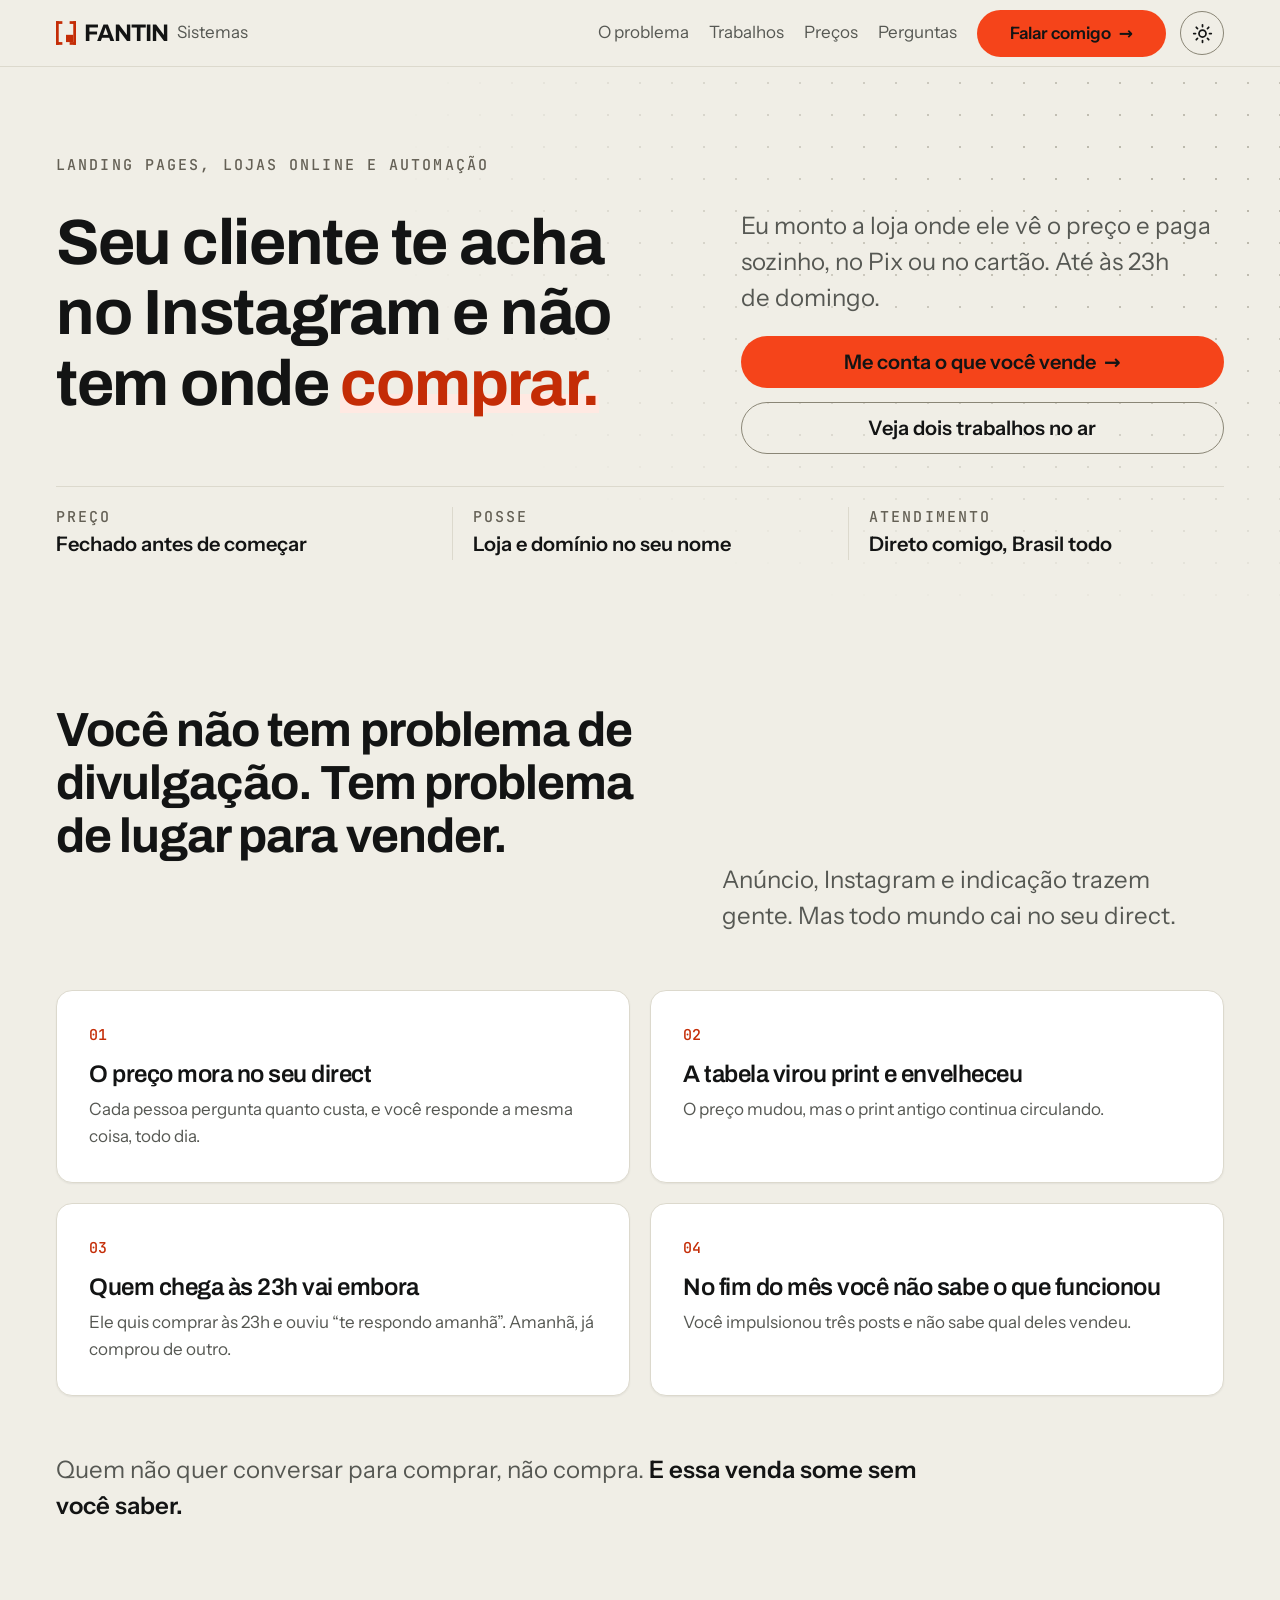
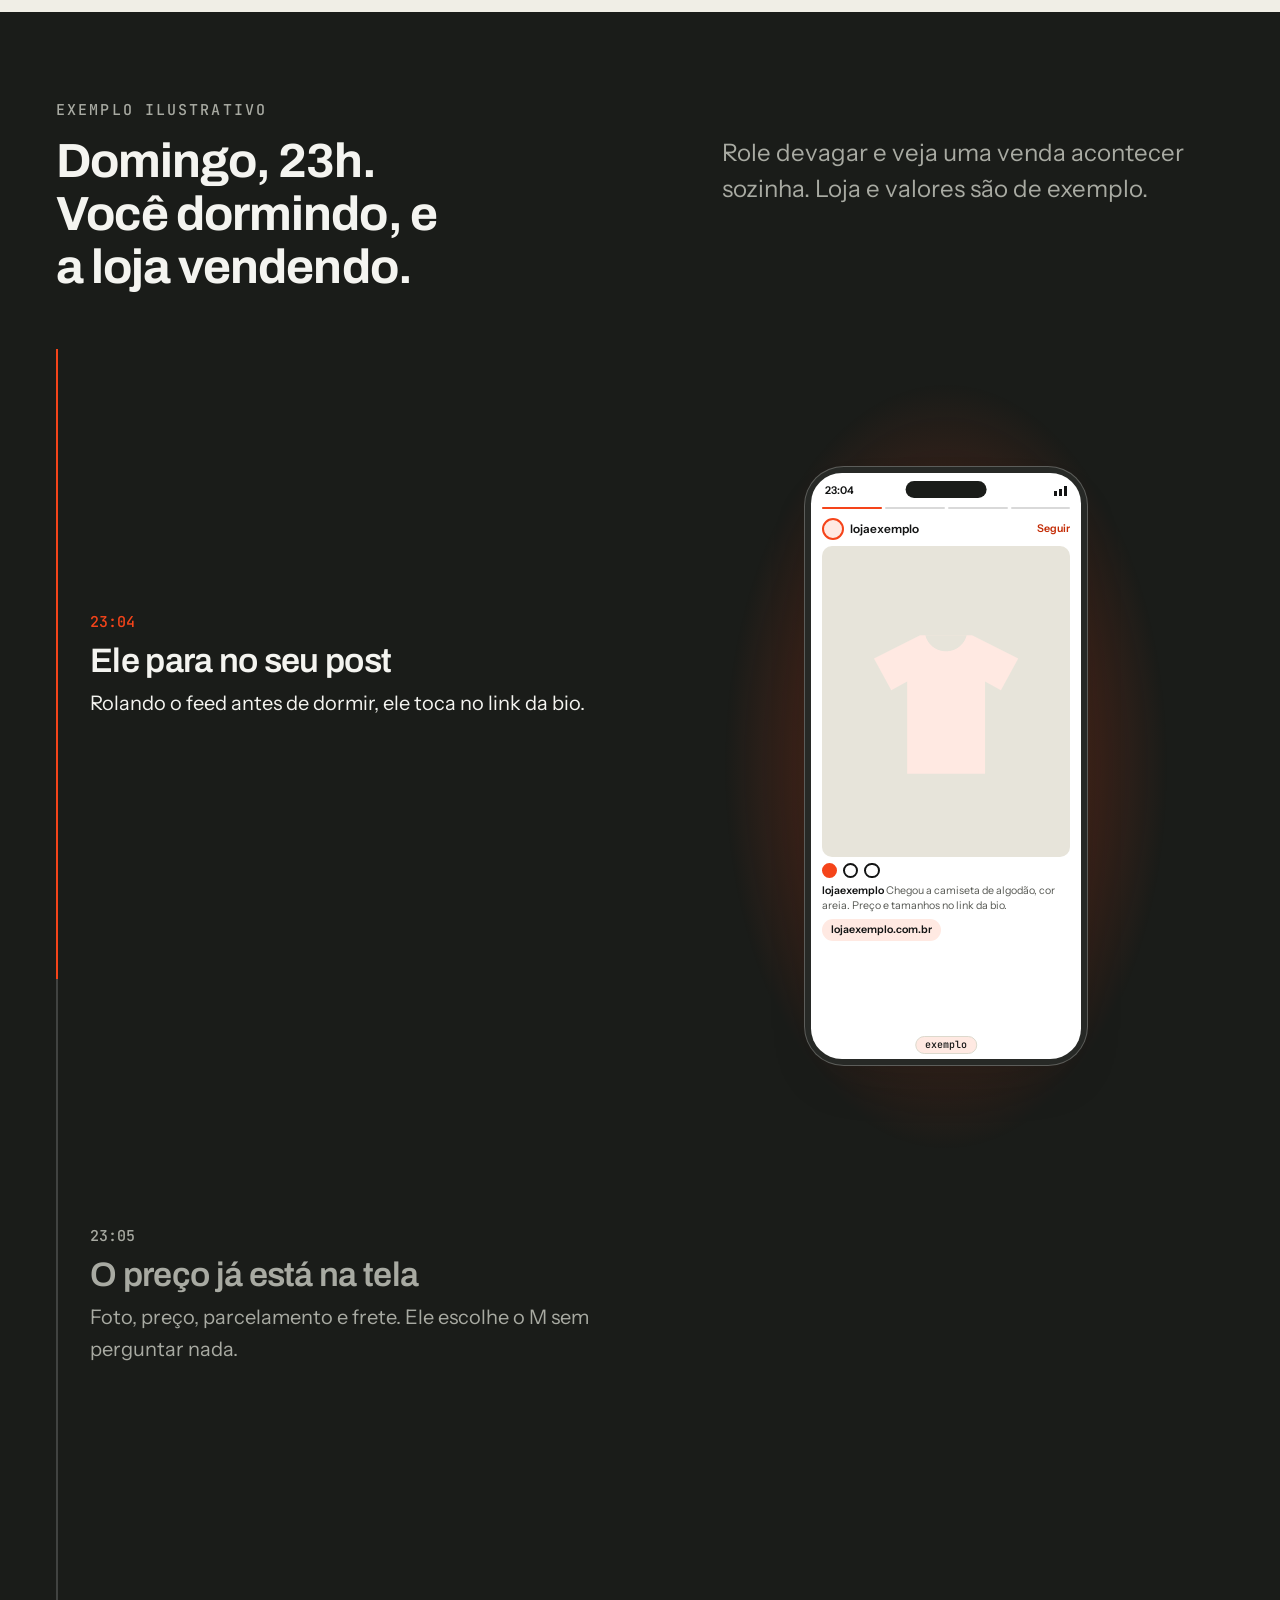
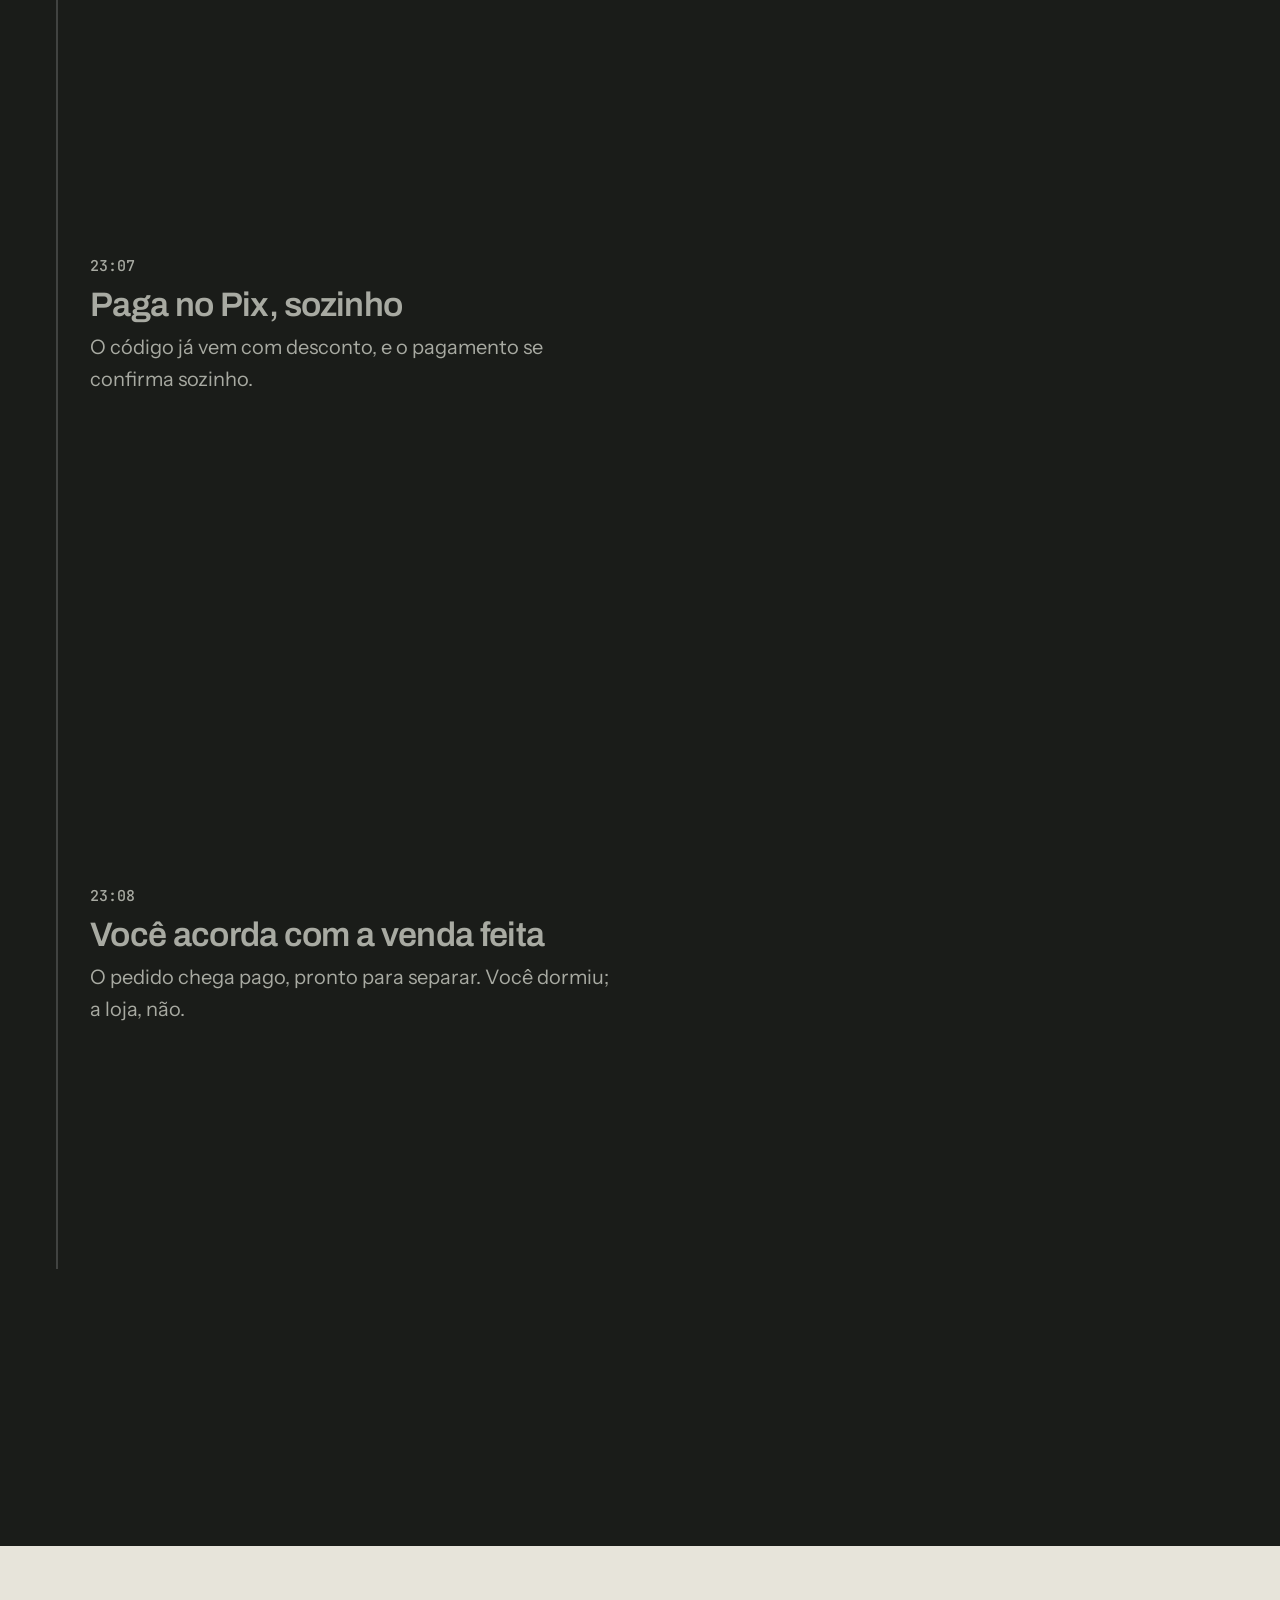
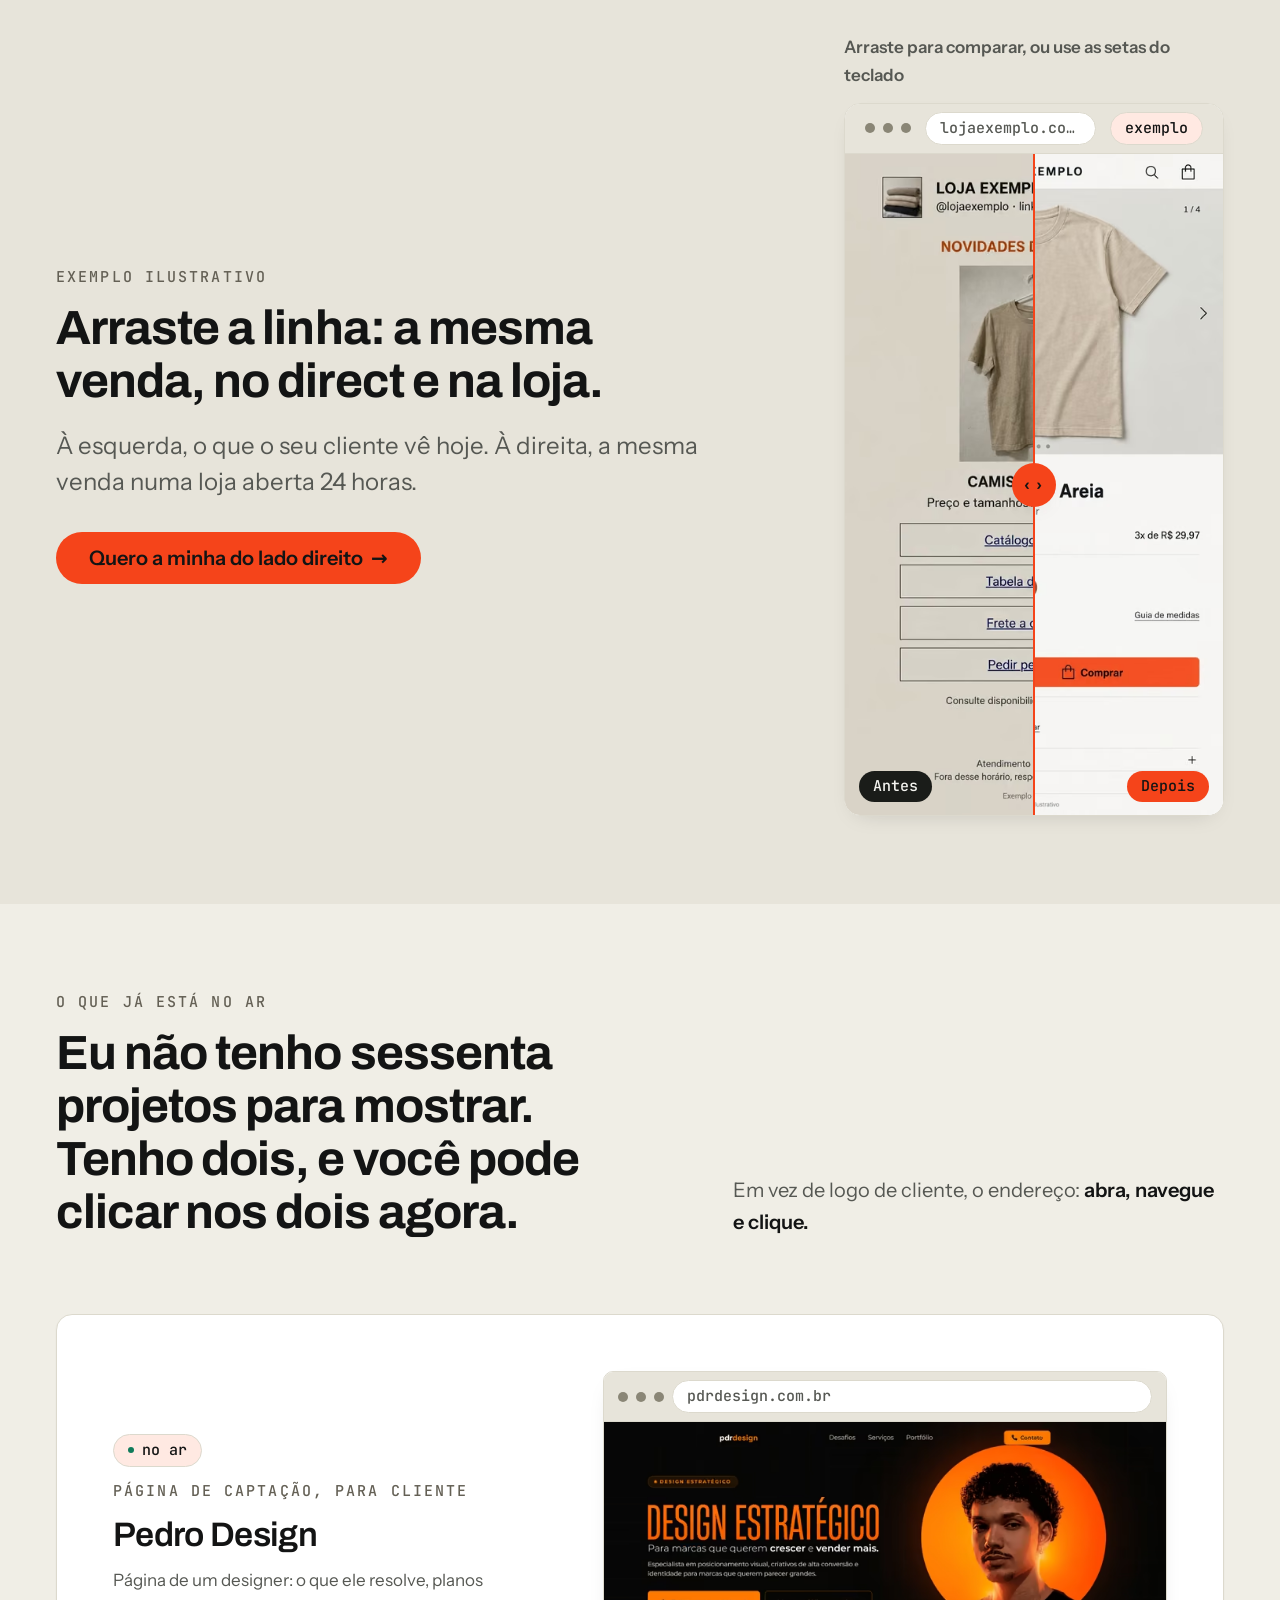
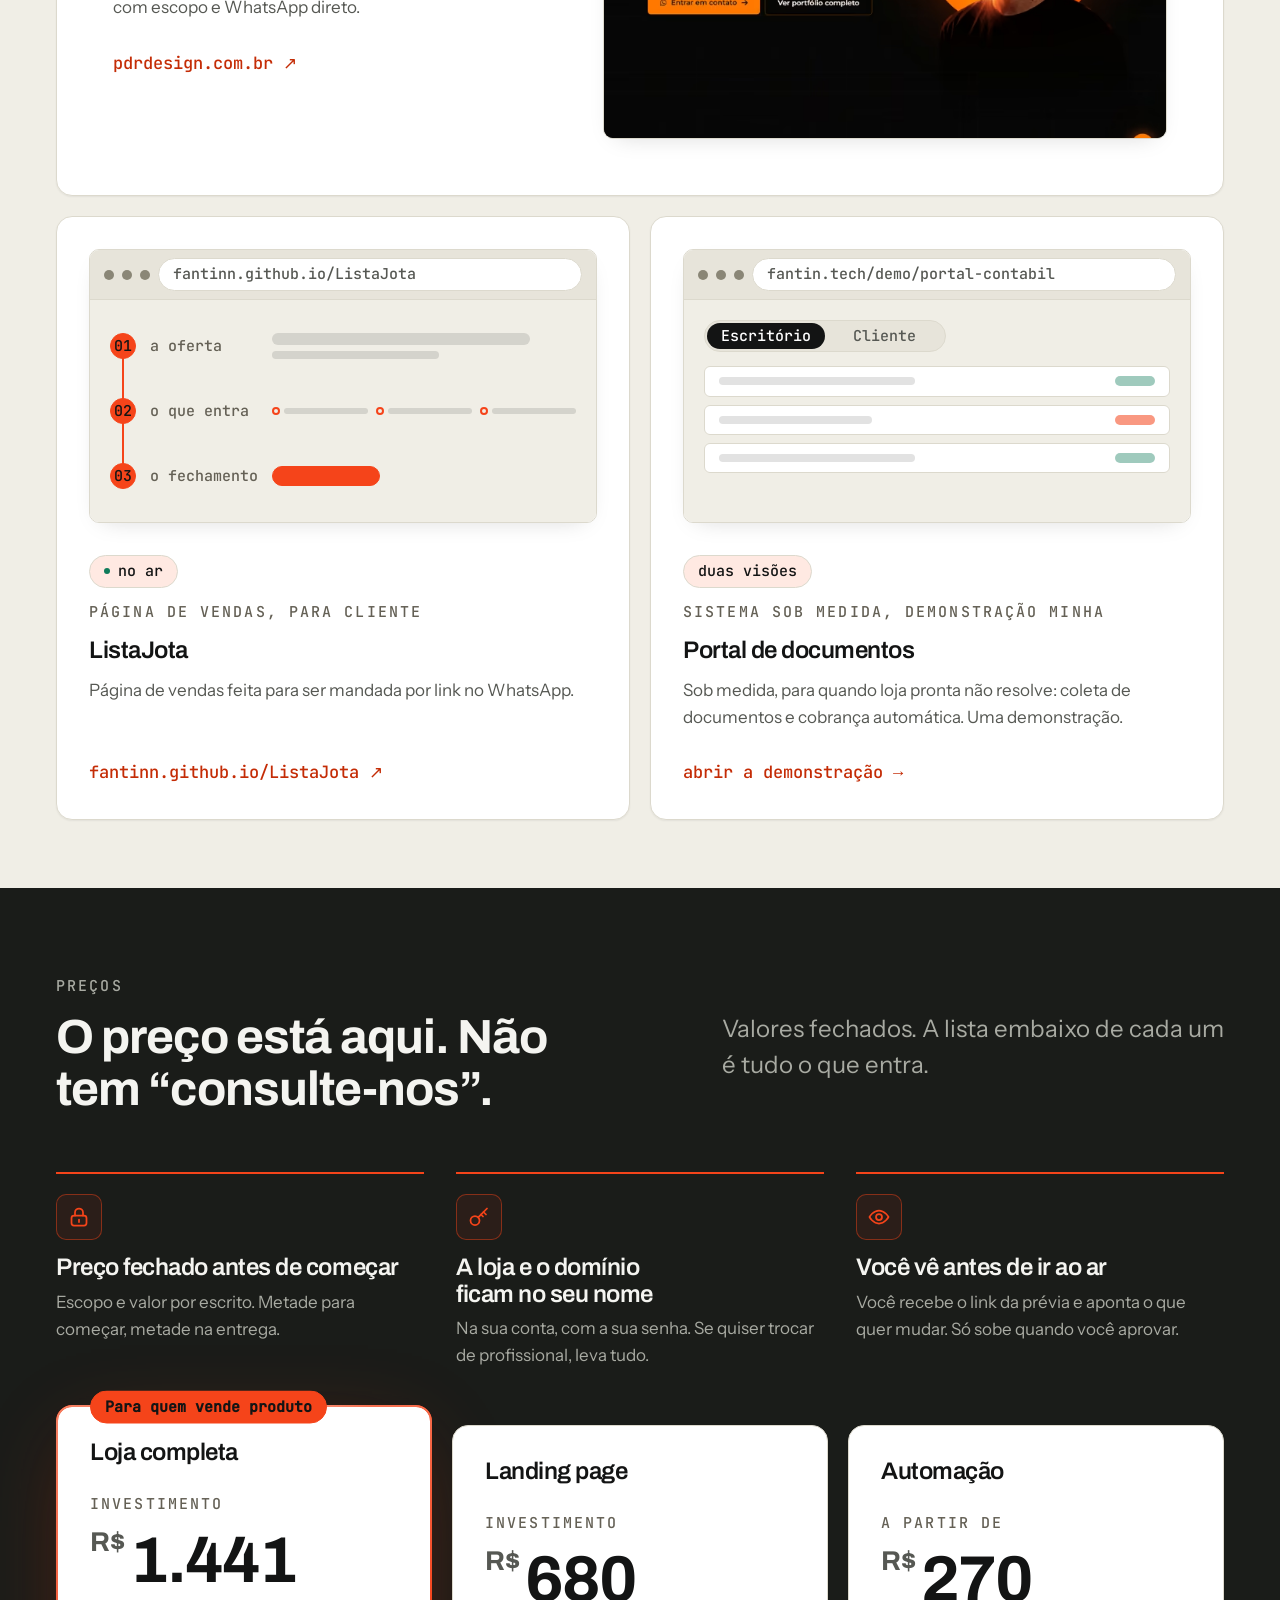
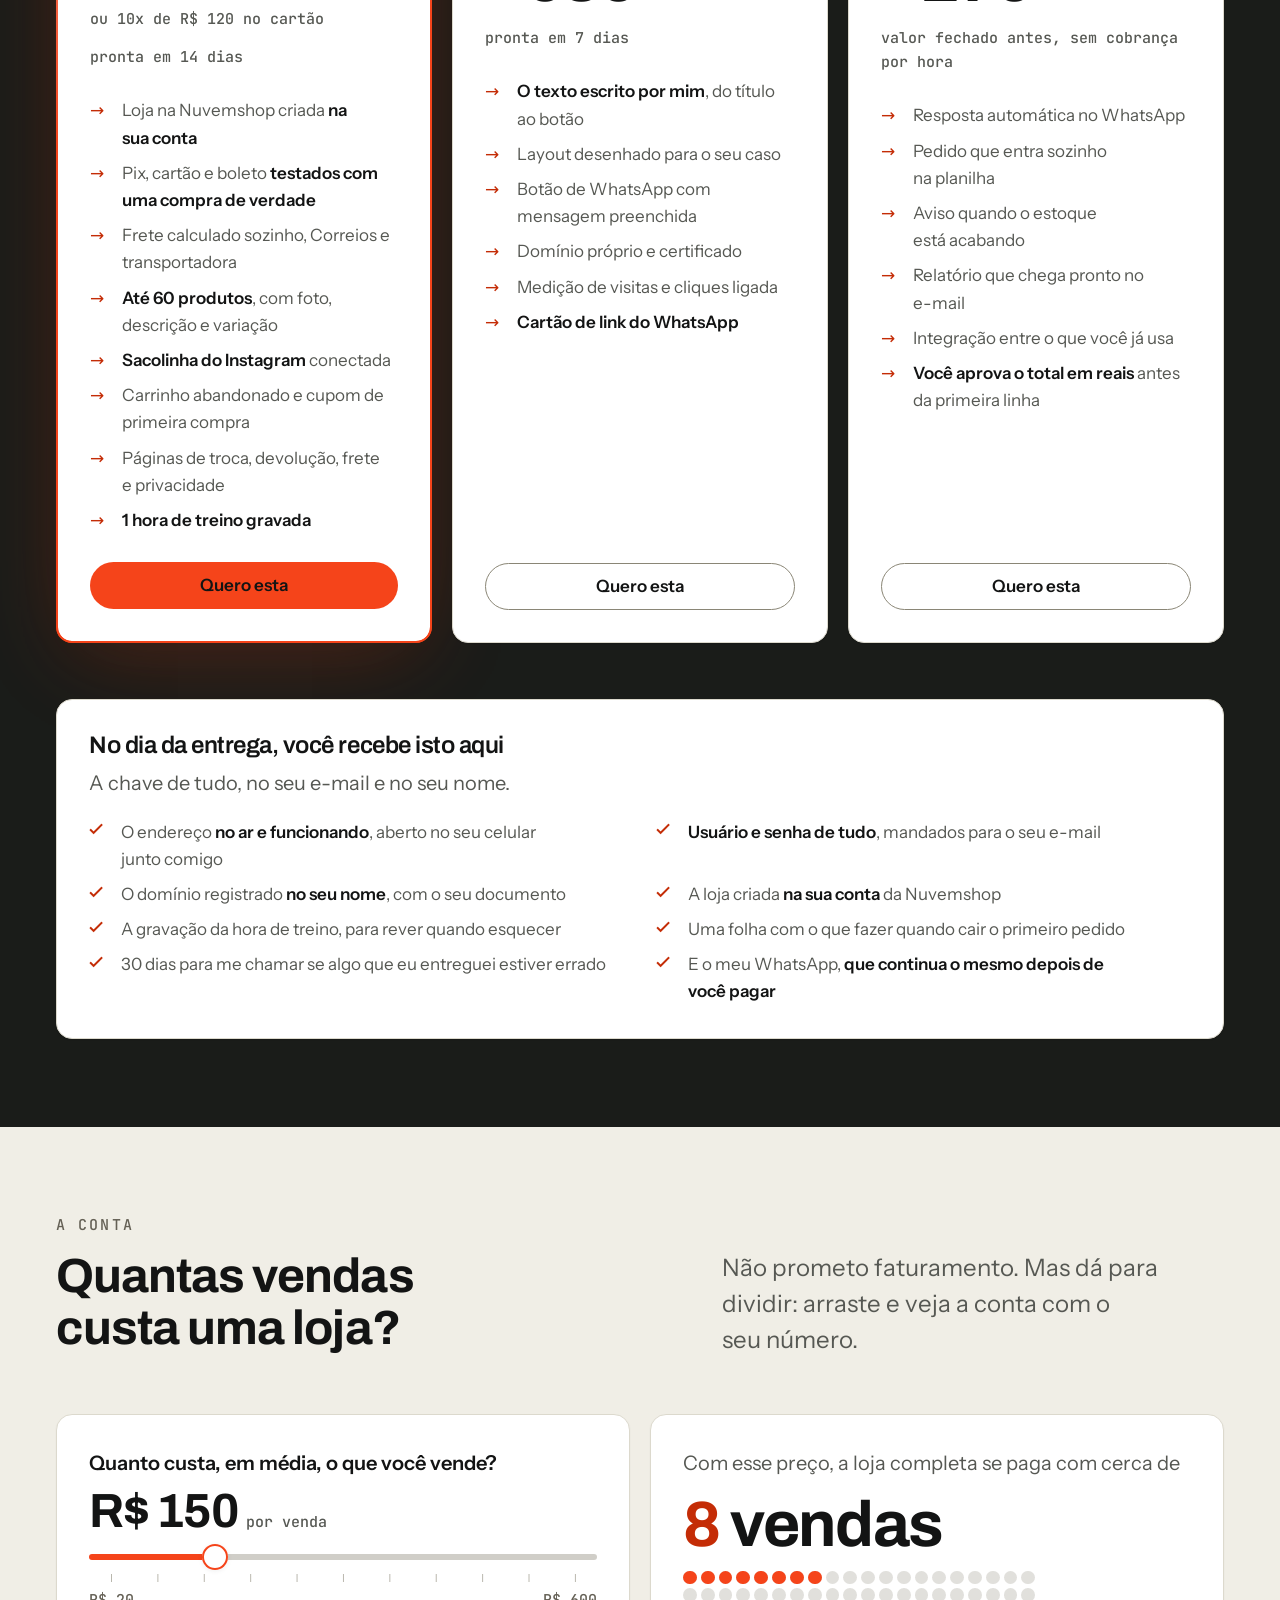
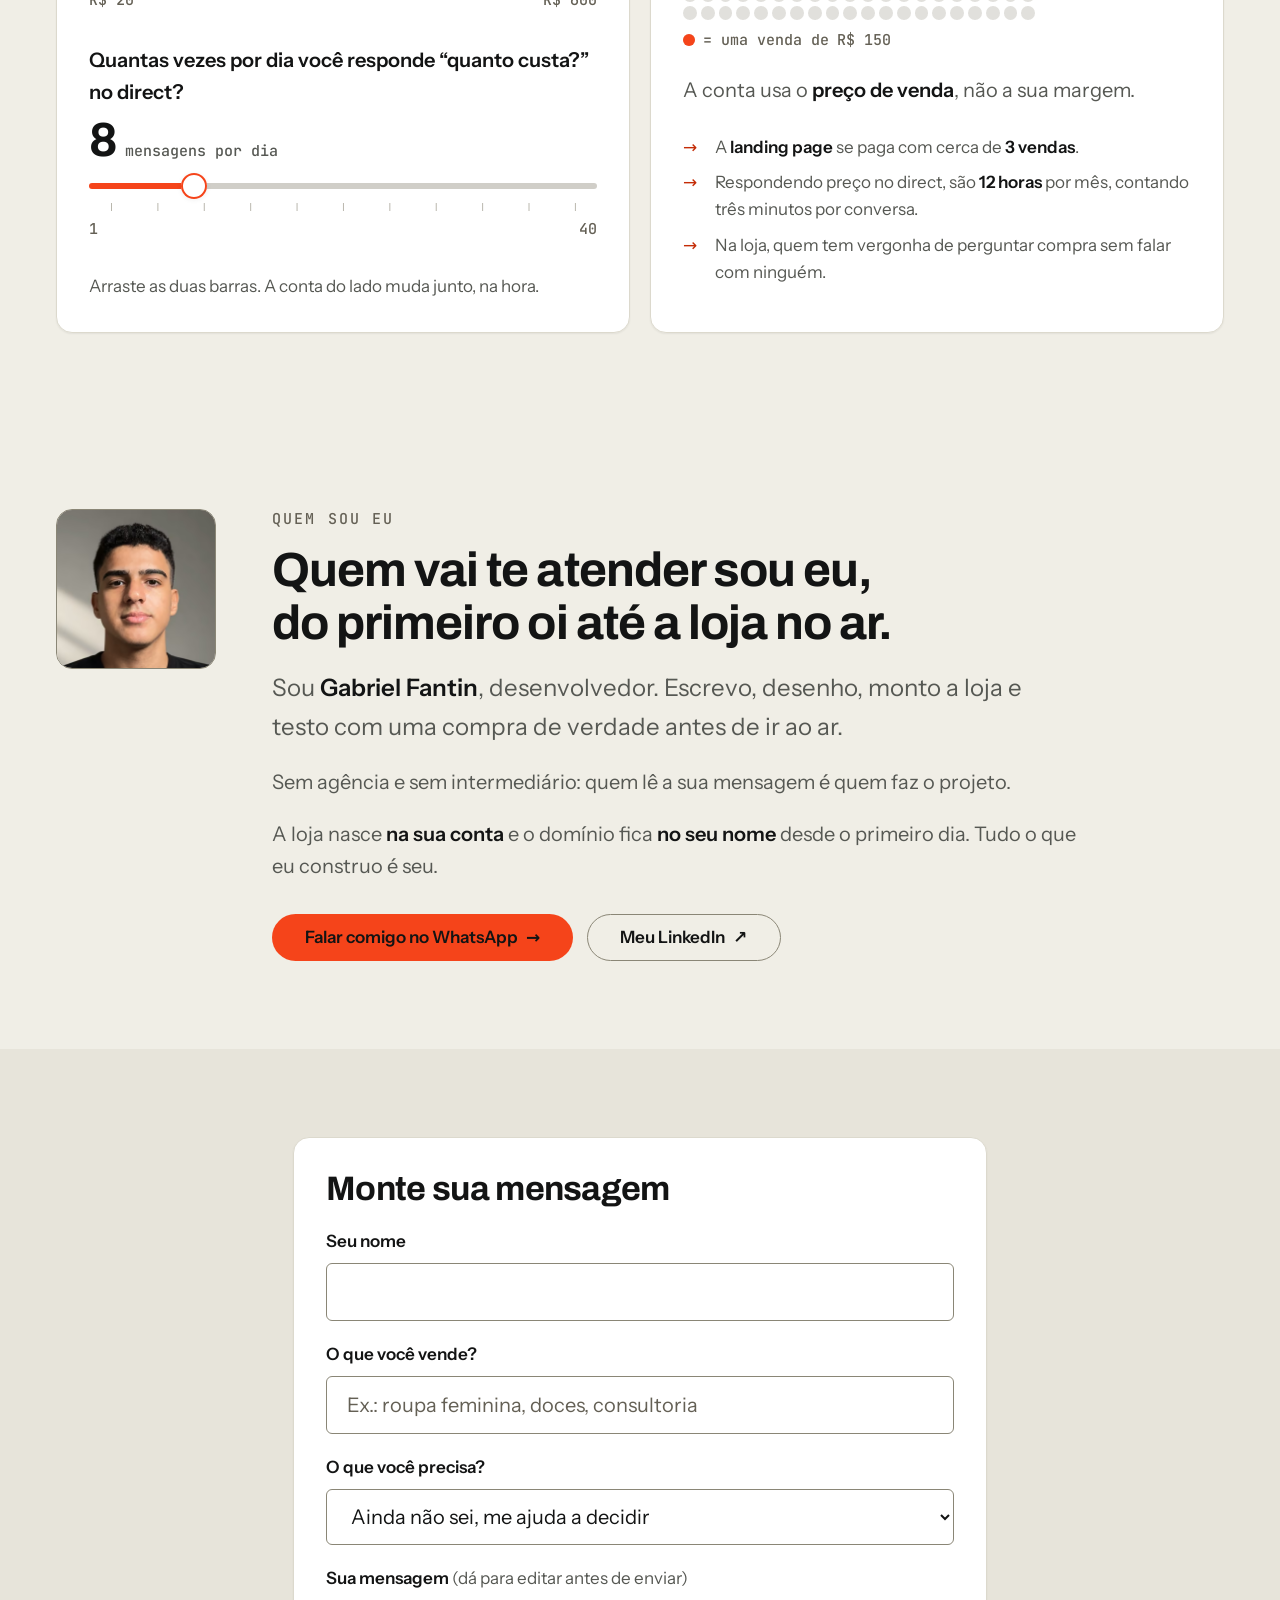
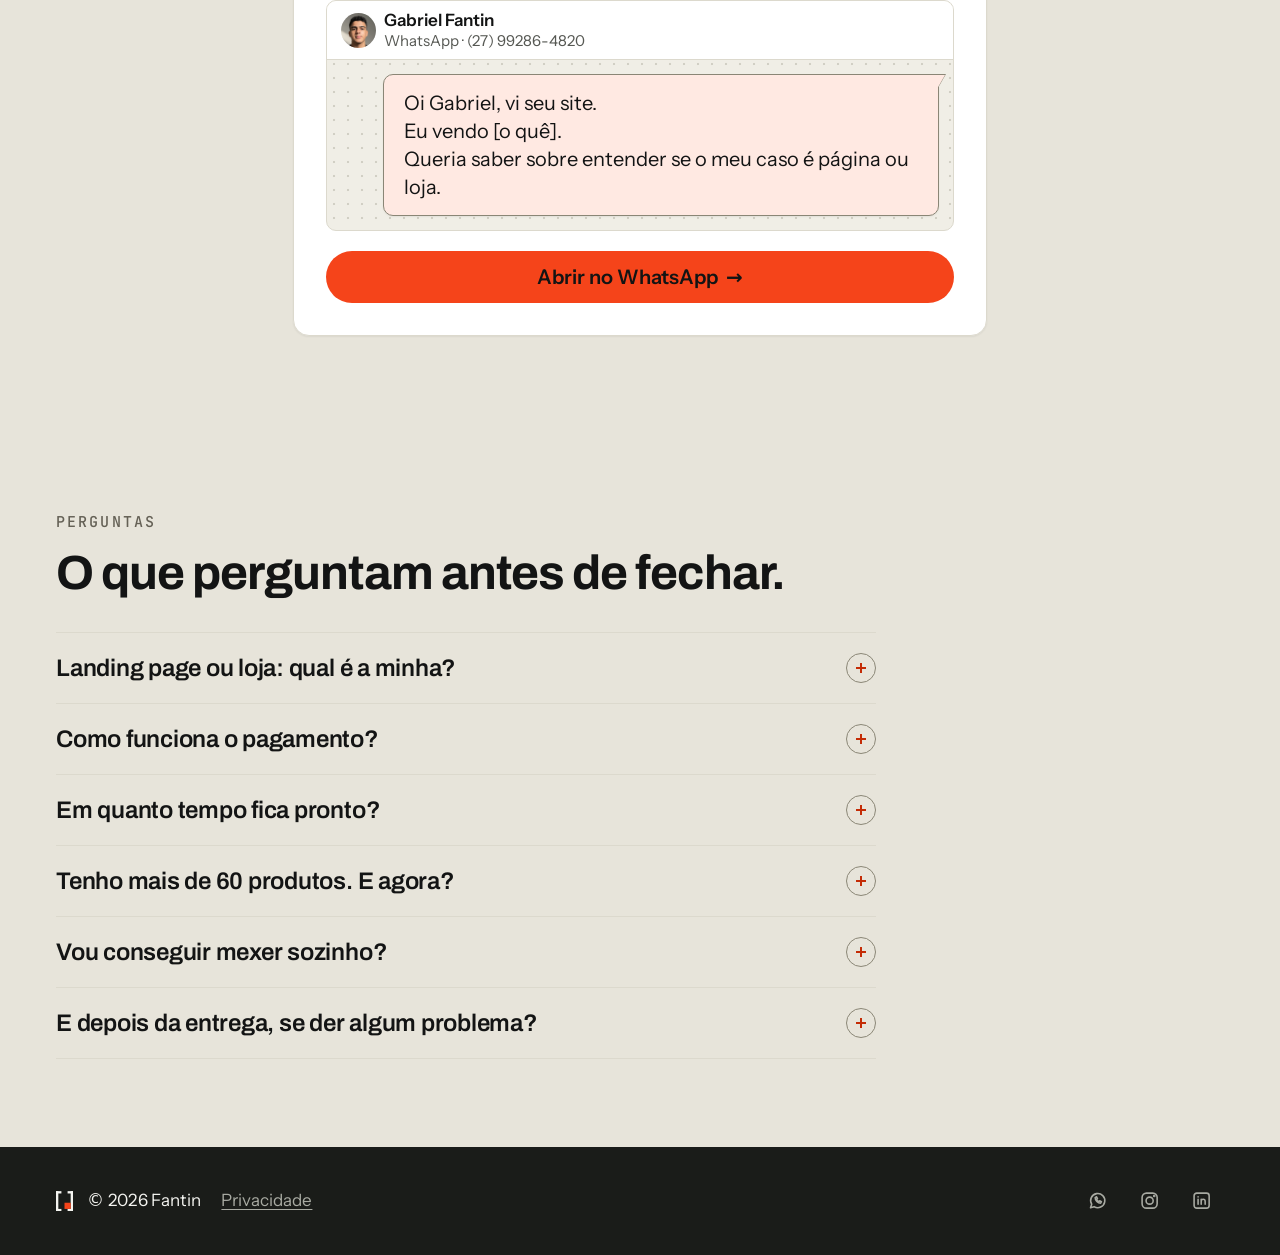
==== commit 21028add: "Textos mais curtos em todo o site Co-Authored-By: Claude Opus 5.5 <noreply@anthropic.com> Claude-Ses" ====
--- a/index.html
+++ b/index.html
@@ -35,9 +35,9 @@
 <link rel="preload" href="assets/fontes/archivo.woff2" as="font" type="font/woff2" crossorigin>
 <link rel="preload" href="assets/fontes/instrument-sans.woff2" as="font" type="font/woff2" crossorigin>
 <link rel="preload" href="assets/fontes/jetbrains-mono.woff2" as="font" type="font/woff2" crossorigin>
-<link rel="preload" href="tokens.css?v=202609251708" as="style">
+<link rel="preload" href="tokens.css?v=202609251714" as="style">
 <link rel="preload" href="fontes.css" as="style">
-<link rel="stylesheet" href="style.css?v=202609251708">
+<link rel="stylesheet" href="style.css?v=202609251714">
 
 <script type="application/ld+json">
 {
@@ -89,32 +89,32 @@
     {
       "@type": "Question",
       "name": "Landing page ou loja: qual é a minha?",
-      "acceptedAnswer": { "@type": "Answer", "text": "Se você vende serviço ou poucos produtos e fecha a venda no WhatsApp, a landing page resolve. Se tem catálogo com tamanhos, cores e estoque e quer que o cliente compre sozinho, com Pix, cartão e frete calculado, é a loja. Na dúvida, me chama: em quinze minutos eu te digo qual e quanto custa." }
+      "acceptedAnswer": { "@type": "Answer", "text": "Vende serviço ou poucos produtos e fecha no WhatsApp? Landing page. Tem catálogo com tamanhos e cores e quer que o cliente compre sozinho? Loja. Na dúvida, me chama." }
     },
     {
       "@type": "Question",
       "name": "Como funciona o pagamento?",
-      "acceptedAnswer": { "@type": "Answer", "text": "Metade para começar, quando você me manda fotos, preços e textos. A outra metade na entrega, com o site no ar e o domínio, as senhas e o treino gravado na sua mão. Escopo e valor ficam combinados por escrito antes de eu começar." }
+      "acceptedAnswer": { "@type": "Answer", "text": "Metade para começar e metade na entrega, com tudo no ar e na sua mão. O valor fica combinado por escrito antes." }
     },
     {
       "@type": "Question",
       "name": "Em quanto tempo fica pronto?",
-      "acceptedAnswer": { "@type": "Answer", "text": "Landing page em 7 dias e loja completa em 14, contando do dia em que o material chega. O que mais atrasa um projeto é foto e preço chegando aos pedaços, então quanto antes vier tudo junto, antes vai ao ar." }
+      "acceptedAnswer": { "@type": "Answer", "text": "Landing page em 7 dias e loja em 14, contando de quando o material chega." }
     },
     {
       "@type": "Question",
       "name": "Tenho mais de 60 produtos. E agora?",
-      "acceptedAnswer": { "@type": "Answer", "text": "O pacote da loja inclui 60 produtos cadastrados por mim. Acima disso a gente combina: ou eu cadastro o resto como valor à parte, ou cadastro os 60 principais e você cadastra os outros com o que aprendeu no treino gravado, que cobre exatamente isso." }
+      "acceptedAnswer": { "@type": "Answer", "text": "O pacote inclui 60 produtos cadastrados. Acima disso, eu cadastro o resto à parte ou você cadastra com o que aprendeu no treino." }
     },
     {
       "@type": "Question",
       "name": "Vou conseguir mexer sozinho?",
-      "acceptedAnswer": { "@type": "Answer", "text": "Vai. A entrega inclui 1 hora de treino gravado com a sua loja na tela: trocar preço, cadastrar produto, ver pedido. Não é manual genérico, e você reassiste quando esquecer." }
+      "acceptedAnswer": { "@type": "Answer", "text": "Vai. Você recebe 1 hora de treino gravado com a sua loja na tela, para reassistir quando quiser." }
     },
     {
       "@type": "Question",
       "name": "E depois da entrega, se der algum problema?",
-      "acceptedAnswer": { "@type": "Answer", "text": "Você tem 30 dias para me chamar se algo que eu entreguei estiver errado, e eu corrijo. A loja e o domínio ficam na sua conta e no seu nome, com a sua senha, então o que é seu continua seu." }
+      "acceptedAnswer": { "@type": "Answer", "text": "Você tem 30 dias para me chamar se algo estiver errado, e eu corrijo." }
     }
   ]
 }
@@ -167,8 +167,7 @@
   <div class="wrap">
     <p class="eyebrow">Landing pages, lojas online e automação</p>
     <h1 id="hero-titulo">Seu cliente te acha no Instagram e não tem onde <span class="destaque">comprar.</span></h1>
-    <p class="lead">Eu monto a loja onde ele vê o preço, escolhe e paga sozinho — no Pix ou
-    no cartão, até às 23h de domingo, sem esperar você responder o direct.</p>
+    <p class="lead">Eu monto a loja onde ele vê o preço e paga sozinho, no Pix ou no cartão. Até às 23h de domingo.</p>
     <div class="hero-cta">
       <a class="btn btn--primary btn--g" href="#contato">Me conta o que você vende <span class="seta" aria-hidden="true">&rarr;</span></a>
       <a class="btn btn--ghost btn--g" href="#trabalhos">Veja dois trabalhos no ar</a>
@@ -187,40 +186,33 @@
   <div class="wrap">
     <div class="cabeca">
       <h2 id="problema-titulo">Você não tem problema de divulgação. Tem problema de lugar para vender.</h2>
-      <p class="lead">O anúncio traz gente, o Instagram traz gente, a indicação traz gente. E todo mundo
-      cai no mesmo lugar: o seu direct. Nenhuma das quatro abaixo se resolve postando mais.</p>
+      <p class="lead">Anúncio, Instagram e indicação trazem gente. Mas todo mundo cai no seu direct.</p>
     </div>
 
     <ol class="dores">
       <li class="card dor">
         <span class="num" aria-hidden="true">01</span>
         <h3>O preço mora no seu direct</h3>
-        <p>Cada pessoa pergunta quanto custa, e você responde uma por uma, a mesma coisa,
-        todo dia. É a sua hora indo embora em mensagem repetida.</p>
+        <p>Cada pessoa pergunta quanto custa, e você responde a mesma coisa, todo dia.</p>
       </li>
       <li class="card dor">
         <span class="num" aria-hidden="true">02</span>
         <h3>A tabela virou print e envelheceu</h3>
-        <p>Você mandou a foto da lista, mudou o preço na semana seguinte, e o print antigo
-        continua circulando. Aí a venda chega errada e você absorve a diferença.</p>
+        <p>O preço mudou, mas o print antigo continua circulando.</p>
       </li>
       <li class="card dor">
         <span class="num" aria-hidden="true">03</span>
         <h3>Quem chega às 23h vai embora</h3>
-        <p>Ele viu o story, quis comprar e esbarrou num &ldquo;te respondo amanhã&rdquo;.
-        Amanhã a vontade passou, ou ele já comprou de outro.</p>
+        <p>Ele quis comprar às 23h e ouviu “te respondo amanhã”. Amanhã, já comprou de outro.</p>
       </li>
       <li class="card dor">
         <span class="num" aria-hidden="true">04</span>
         <h3>No fim do mês você não sabe o que funcionou</h3>
-        <p>Impulsionou três publicações, vendeu bem, e não faz ideia de qual delas trouxe a
-        venda. Então no mês seguinte você repete tudo, inclusive o que não deu nada.</p>
+        <p>Você impulsionou três posts e não sabe qual deles vendeu.</p>
       </li>
     </ol>
 
-    <p class="dores-pe">Quem não quer conversar para comprar simplesmente não compra.
-    <b>Essa venda não aparece em lugar nenhum</b> — ela não vira mensagem não respondida,
-    ela só não acontece.</p>
+    <p class="dores-pe">Quem não quer conversar para comprar, não compra. <b>E essa venda some sem você saber.</b></p>
   </div>
 </section>
 
@@ -236,8 +228,7 @@
     <div class="cabeca">
       <p class="eyebrow">Exemplo ilustrativo</p>
       <h2 id="filme-titulo">Domingo, 23h. Você dormindo, e a loja vendendo.</h2>
-      <p class="lead">Role devagar e acompanhe uma venda do começo ao fim, sem ninguém responder
-      nada. A loja, o produto e os valores são fictícios; o caminho é exatamente esse.</p>
+      <p class="lead">Role devagar e veja uma venda acontecer sozinha. Loja e valores são de exemplo.</p>
     </div>
 
     <div class="filme-corpo">
@@ -245,26 +236,22 @@
         <li class="filme-passo" data-hora="23:04">
           <span class="filme-hora">23:04</span>
           <h3>Ele para no seu post</h3>
-          <p>Rolando o feed antes de dormir, ele vê a camiseta e toca no link da bio. Nada de
-          &ldquo;me chama no direct&rdquo;.</p>
+          <p>Rolando o feed antes de dormir, ele toca no link da bio.</p>
         </li>
         <li class="filme-passo" data-hora="23:05">
           <span class="filme-hora">23:05</span>
           <h3>O preço já está na tela</h3>
-          <p>Foto, preço, parcelamento e frete. Ele escolhe o tamanho M sem perguntar nada para
-          ninguém.</p>
+          <p>Foto, preço, parcelamento e frete. Ele escolhe o M sem perguntar nada.</p>
         </li>
         <li class="filme-passo" data-hora="23:07">
           <span class="filme-hora">23:07</span>
           <h3>Paga no Pix, sozinho</h3>
-          <p>O código aparece na hora, já com o desconto, e o pagamento é confirmado sem você
-          encostar no celular.</p>
+          <p>O código já vem com desconto, e o pagamento se confirma sozinho.</p>
         </li>
         <li class="filme-passo" data-hora="23:08">
           <span class="filme-hora">23:08</span>
           <h3>Você acorda com a venda feita</h3>
-          <p>O pedido chega pago, com tamanho e endereço, pronto para separar. Você dormiu; a
-          loja, não.</p>
+          <p>O pedido chega pago, pronto para separar. Você dormiu; a loja, não.</p>
         </li>
       </ol>
 
@@ -337,9 +324,7 @@
     <div class="ba-texto">
       <p class="eyebrow">Exemplo ilustrativo</p>
       <h2 id="ad-titulo">Arraste a linha: a mesma venda, no direct e na loja.</h2>
-      <p class="lead">À esquerda, o que o seu cliente encontra hoje: preço só no direct, tabela
-      em print, frete &ldquo;a combinar&rdquo; e ninguém respondendo depois das 18h. À direita, a
-      mesma venda numa loja: preço na tela, frete calculado, Pix e cartão, aberta a qualquer hora.</p>
+      <p class="lead">À esquerda, o que o seu cliente vê hoje. À direita, a mesma venda numa loja aberta 24 horas.</p>
       <a class="btn btn--primary btn--g" href="#contato" data-servico="loja">Quero a minha do lado direito <span class="seta" aria-hidden="true">&rarr;</span></a>
     </div>
 
@@ -391,10 +376,7 @@
         <p class="eyebrow">O que já está no ar</p>
         <h2 id="trabalhos-titulo">Eu não tenho sessenta projetos para mostrar. Tenho dois, e você pode clicar nos dois agora.</h2>
       </div>
-      <p class="prova-nota">Todo mundo nesse ramo mostra número grande e logo de cliente.
-      Eu prefiro te entregar o endereço: <b>abra, navegue, clique no botão de contato.</b>
-      Tem também um sistema interno em operação, sem link público, e uma demonstração que eu
-      construí antes de ter cliente, de propósito.</p>
+      <p class="prova-nota">Em vez de logo de cliente, o endereço: <b>abra, navegue e clique.</b></p>
     </div>
 
     <!-- Só o Pedro Design tem print (o de verdade, do topo da página dele).
@@ -406,8 +388,7 @@
           <span class="tag"><span class="dot" aria-hidden="true"></span>no ar</span>
           <p class="eyebrow">Página de captação, para cliente</p>
           <h3>Pedro Design</h3>
-          <p class="muted">Página de um rolo só para um designer: o problema que ele resolve, três planos de
-          assinatura com escopo escrito, projetos em destaque e conversa direta no WhatsApp.</p>
+          <p class="muted">Página de um designer: o que ele resolve, planos com escopo e WhatsApp direto.</p>
           <a class="work-link" href="https://pdrdesign.com.br" target="_blank" rel="noopener">pdrdesign.com.br <span aria-hidden="true">&nearr;</span></a>
         </div>
         <div class="frame work-tela">
@@ -431,8 +412,7 @@
           <span class="tag"><span class="dot" aria-hidden="true"></span>no ar</span>
           <p class="eyebrow">Página de vendas, para cliente</p>
           <h3>ListaJota</h3>
-          <p class="muted">Página de vendas com a oferta, a lista do que entra e o caminho até o fechamento,
-          montada para ser mandada por link no WhatsApp.</p>
+          <p class="muted">Página de vendas feita para ser mandada por link no WhatsApp.</p>
           <a class="work-link" href="https://fantinn.github.io/ListaJota/" target="_blank" rel="noopener">fantinn.github.io/ListaJota <span aria-hidden="true">&nearr;</span></a>
         </div>
         <div class="frame work-tela" aria-hidden="true">
@@ -453,9 +433,7 @@
           <span class="tag">duas visões</span>
           <p class="eyebrow">Sistema sob medida, demonstração minha</p>
           <h3>Portal de documentos</h3>
-          <p class="muted">Exemplo do que entra na faixa de sob medida, quando a loja pronta não
-          resolve: coleta mensal de documentos, cobrança automática do que falta e
-          trilha com data e hora. Construído antes de existir cliente, de propósito.</p>
+          <p class="muted">Sob medida, para quando loja pronta não resolve: coleta de documentos e cobrança automática. Uma demonstração.</p>
           <a class="work-link" href="demo/portal-contabil/">abrir a demonstração <span aria-hidden="true">&rarr;</span></a>
         </div>
         <div class="frame work-tela" aria-hidden="true">
@@ -490,8 +468,7 @@
     <div class="cabeca">
       <p class="eyebrow">Preços</p>
       <h2 id="precos-titulo">O preço está aqui. Não tem &ldquo;consulte-nos&rdquo;.</h2>
-      <p class="lead">Quem esconde o preço está guardando espaço para improvisar depois de te conhecer.
-      Estes valores são fechados, e a lista embaixo de cada um é tudo o que entra.</p>
+      <p class="lead">Valores fechados. A lista embaixo de cada um é tudo o que entra.</p>
     </div>
 
     <!-- Ordem importa: derruba as três objeções e só então mostra o número. -->
@@ -499,20 +476,17 @@
       <li class="garantia">
         <svg class="garantia-icone" viewBox="0 0 24 24" aria-hidden="true" focusable="false" fill="none" stroke="currentColor" stroke-width="1.75" stroke-linecap="round" stroke-linejoin="round"><path pathLength="1" d="M7 10.5h10a2.5 2.5 0 0 1 2.5 2.5v5a2.5 2.5 0 0 1-2.5 2.5H7a2.5 2.5 0 0 1-2.5-2.5v-5A2.5 2.5 0 0 1 7 10.5z"/><path pathLength="1" d="M8 10.5V7.5a4 4 0 0 1 8 0v3"/><path pathLength="1" d="M12 14.5v2.5"/></svg>
         <h3>Preço fechado antes de começar</h3>
-        <p>Escopo e valor no papel antes da primeira linha. Metade para começar, metade quando
-        vai ao ar. Não existe conta que cresce no meio do caminho.</p>
+        <p>Escopo e valor por escrito. Metade para começar, metade na entrega.</p>
       </li>
       <li class="garantia">
         <svg class="garantia-icone" viewBox="0 0 24 24" aria-hidden="true" focusable="false" fill="none" stroke="currentColor" stroke-width="1.75" stroke-linecap="round" stroke-linejoin="round"><path pathLength="1" d="M3.5 15.5a4.5 4.5 0 1 0 9 0a4.5 4.5 0 1 0-9 0z"/><path pathLength="1" d="M11.2 12.3L20 3.5"/><path pathLength="1" d="M16.5 7l2.5 2.5M14 9.5l2 2"/></svg>
         <h3>A loja e o domínio ficam no seu nome</h3>
-        <p>Criados na sua conta, com a sua senha. Se amanhã você quiser me trocar, leva tudo
-        e não me pede nada.</p>
+        <p>Na sua conta, com a sua senha. Se quiser trocar de profissional, leva tudo.</p>
       </li>
       <li class="garantia">
         <svg class="garantia-icone" viewBox="0 0 24 24" aria-hidden="true" focusable="false" fill="none" stroke="currentColor" stroke-width="1.75" stroke-linecap="round" stroke-linejoin="round"><path pathLength="1" d="M2.5 12S6 5.5 12 5.5 21.5 12 21.5 12 18 18.5 12 18.5 2.5 12 2.5 12z"/><path pathLength="1" d="M9 12a3 3 0 1 0 6 0a3 3 0 1 0-6 0z"/></svg>
         <h3>Você vê antes de ir ao ar</h3>
-        <p>Eu monto, te mando o link da prévia e você aponta o que quer diferente. O site só
-        sobe depois que você disse que está bom.</p>
+        <p>Você recebe o link da prévia e aponta o que quer mudar. Só sobe quando você aprovar.</p>
       </li>
     </ul>
 
@@ -573,8 +547,7 @@
 
     <div class="card entrega">
       <h3>No dia da entrega, você recebe isto aqui</h3>
-      <p>Não é uma senha e boa sorte. É a chave de tudo, no seu e-mail e no seu nome — e é
-      por isso que nada aqui depende de eu continuar existindo.</p>
+      <p>A chave de tudo, no seu e-mail e no seu nome.</p>
       <ul class="lista">
         <li>O endereço <b>no ar e funcionando</b>, aberto no seu celular junto comigo</li>
         <li><b>Usuário e senha de tudo</b>, mandados para o seu e-mail</li>
@@ -598,8 +571,7 @@
     <div class="cabeca">
       <p class="eyebrow">A conta</p>
       <h2 id="conta-titulo">Quantas vendas custa uma loja?</h2>
-      <p class="lead">Eu não vou te prometer faturamento: quem promete está chutando o que o seu cliente
-      vai fazer. O que dá para fazer é dividir. Arraste e veja a conta com o seu número.</p>
+      <p class="lead">Não prometo faturamento. Mas dá para dividir: arraste e veja a conta com o seu número.</p>
     </div>
 
     <div class="conta">
@@ -631,13 +603,12 @@
           <div class="conta-pontos" id="cpontos"></div>
           <figcaption class="conta-legenda"><i></i> = uma venda de <span id="cpontosv">R$ 150</span></figcaption>
         </figure>
-        <p class="conta-exp">Isso é o <b>preço de venda</b>, não a sua margem: se sobra metade para
-        você em cada venda, dobre o número.</p>
+        <p class="conta-exp">A conta usa o <b>preço de venda</b>, não a sua margem.</p>
         <ul class="lista">
           <li>A <b>landing page</b> se paga com cerca de <b id="cvendasp">3 vendas</b>.</li>
           <li>Respondendo preço no direct, são <b id="choras">12 horas</b> por mês,
           contando três minutos por conversa.</li>
-          <li>Na loja, quem tem vergonha de perguntar o preço vê na tela e pode comprar sem falar com ninguém.</li>
+          <li>Na loja, quem tem vergonha de perguntar compra sem falar com ninguém.</li>
         </ul>
         <p class="visually-hidden" id="conta-anuncio" role="status" aria-live="polite"></p>
       </div>
@@ -659,12 +630,8 @@
     <div class="quem-texto">
       <p class="eyebrow">Quem sou eu</p>
       <h2 id="quem-titulo">Quem vai te atender sou eu, do primeiro oi até a loja no ar.</h2>
-      <p class="quem-lead">Sou <b>Gabriel Fantin</b>, desenvolvedor. Escrevo o texto, desenho a
-      página, monto a loja e faço uma compra de verdade nela antes de ir ao ar. Quando o que
-      trava é o trabalho repetido, eu automatizo.</p>
-      <p>Não tem agência no meio, nem gerente de conta, nem projeto repassado para outra
-      pessoa. Quem lê a sua primeira mensagem é quem vai mexer no seu projeto, e é quem te
-      ensina a cuidar dele depois. Você explica o seu negócio uma vez só, para uma pessoa só.</p>
+      <p class="quem-lead">Sou <b>Gabriel Fantin</b>, desenvolvedor. Escrevo, desenho, monto a loja e testo com uma compra de verdade antes de ir ao ar.</p>
+      <p>Sem agência e sem intermediário: quem lê a sua mensagem é quem faz o projeto.</p>
       <p>A loja nasce <b>na sua conta</b> e o domínio fica <b>no seu nome</b> desde o primeiro
       dia. Tudo o que eu construo é seu.</p>
       <div class="quem-acoes">
@@ -738,39 +705,27 @@
     <div class="faq">
       <details name="faq">
         <summary>Landing page ou loja: qual é a minha?</summary>
-        <p class="faq-resp">Se você vende serviço ou poucos produtos e fecha a venda no WhatsApp, a <b>landing page</b>
-        resolve. Se tem catálogo com tamanhos, cores e estoque e quer que o cliente compre sozinho,
-        com Pix, cartão e frete calculado, é a <b>loja</b>. Na dúvida, me chama: em quinze minutos
-        eu te digo qual e quanto custa.</p>
+        <p class="faq-resp">Vende serviço ou poucos produtos e fecha no WhatsApp? <b>Landing page.</b> Tem catálogo com tamanhos e cores e quer que o cliente compre sozinho? <b>Loja.</b> Na dúvida, me chama.</p>
       </details>
       <details name="faq">
         <summary>Como funciona o pagamento?</summary>
-        <p class="faq-resp"><b>Metade para começar</b>, quando você me manda fotos, preços e textos. <b>A outra metade
-        na entrega</b>, com o site no ar e o domínio, as senhas e o treino gravado na sua mão.
-        Escopo e valor ficam combinados por escrito antes de eu começar.</p>
+        <p class="faq-resp"><b>Metade para começar</b> e <b>metade na entrega</b>, com tudo no ar e na sua mão. O valor fica combinado por escrito antes.</p>
       </details>
       <details name="faq">
         <summary>Em quanto tempo fica pronto?</summary>
-        <p class="faq-resp">Landing page em <b>7 dias</b> e loja completa em <b>14</b>, contando do dia em que o
-        material chega. O que mais atrasa um projeto é foto e preço chegando aos pedaços, então
-        quanto antes vier tudo junto, antes vai ao ar.</p>
+        <p class="faq-resp">Landing page em <b>7 dias</b> e loja em <b>14</b>, contando de quando o material chega.</p>
       </details>
       <details name="faq">
         <summary>Tenho mais de 60 produtos. E agora?</summary>
-        <p class="faq-resp">O pacote da loja inclui 60 produtos cadastrados por mim. Acima disso a gente combina: ou eu
-        cadastro o resto como valor à parte, ou cadastro os 60 principais e você cadastra os outros
-        com o que aprendeu no treino gravado, que cobre exatamente isso.</p>
+        <p class="faq-resp">O pacote inclui <b>60 produtos</b> cadastrados. Acima disso, eu cadastro o resto à parte ou você cadastra com o que aprendeu no treino.</p>
       </details>
       <details name="faq">
         <summary>Vou conseguir mexer sozinho?</summary>
-        <p class="faq-resp">Vai. A entrega inclui <b>1 hora de treino gravado</b> com a sua loja na tela: trocar preço,
-        cadastrar produto, ver pedido. Não é manual genérico, e você reassiste quando esquecer.</p>
+        <p class="faq-resp">Vai. Você recebe <b>1 hora de treino gravado</b> com a sua loja na tela, para reassistir quando quiser.</p>
       </details>
       <details name="faq">
         <summary>E depois da entrega, se der algum problema?</summary>
-        <p class="faq-resp">Você tem <b>30 dias</b> para me chamar se algo que eu entreguei estiver errado, e eu
-        corrijo. A loja e o domínio ficam <b>na sua conta e no seu nome</b>, com a sua senha, então
-        o que é seu continua seu.</p>
+        <p class="faq-resp">Você tem <b>30 dias</b> para me chamar se algo estiver errado, e eu corrijo.</p>
       </details>
     </div>
   </div>
--- a/style.css
+++ b/style.css
@@ -12,7 +12,7 @@
 
 @layer tokens, base, componentes, secoes, utilitarios;
 
-@import url("tokens.css?v=202609251708") layer(tokens);
+@import url("tokens.css?v=202609251714") layer(tokens);
 @import url("fontes.css") layer(tokens);
 
 /* ═══ TOKENS: medidas de peça (não são cor, espaço, raio nem sombra) ════════ */
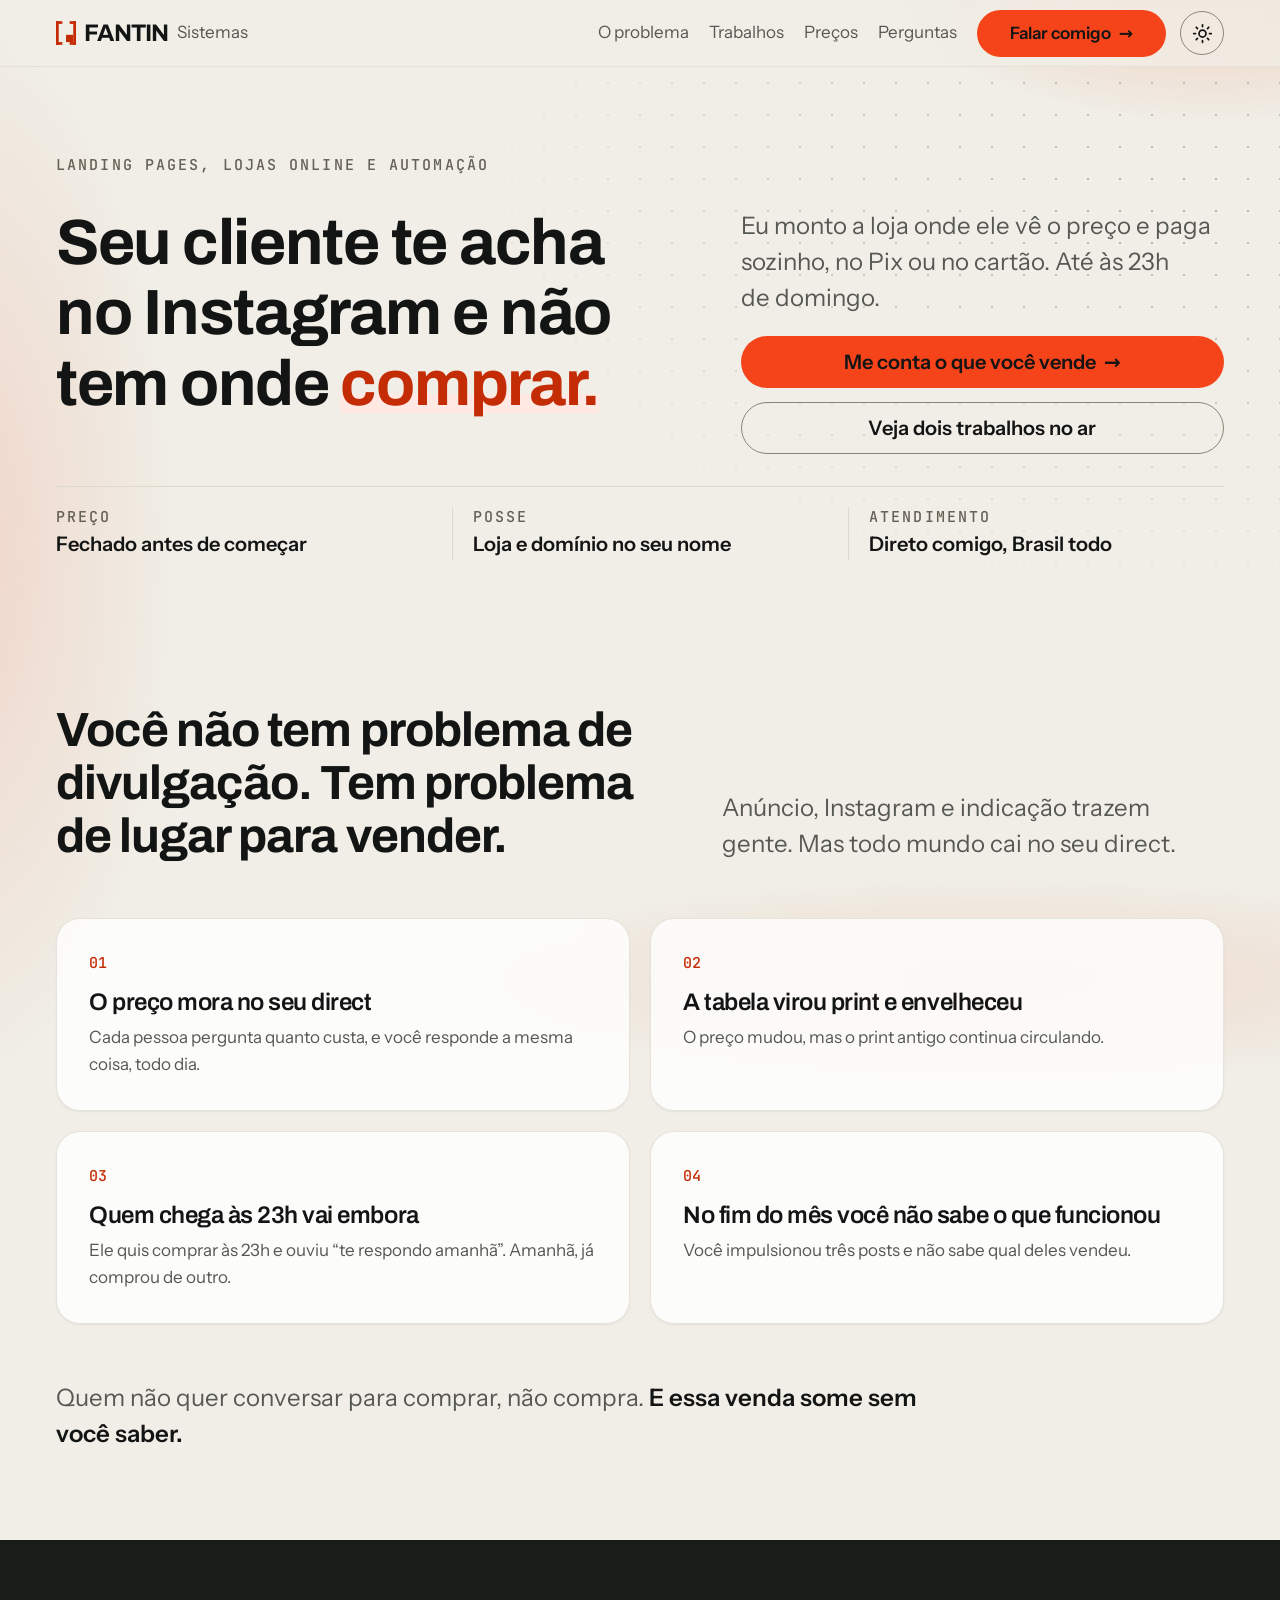
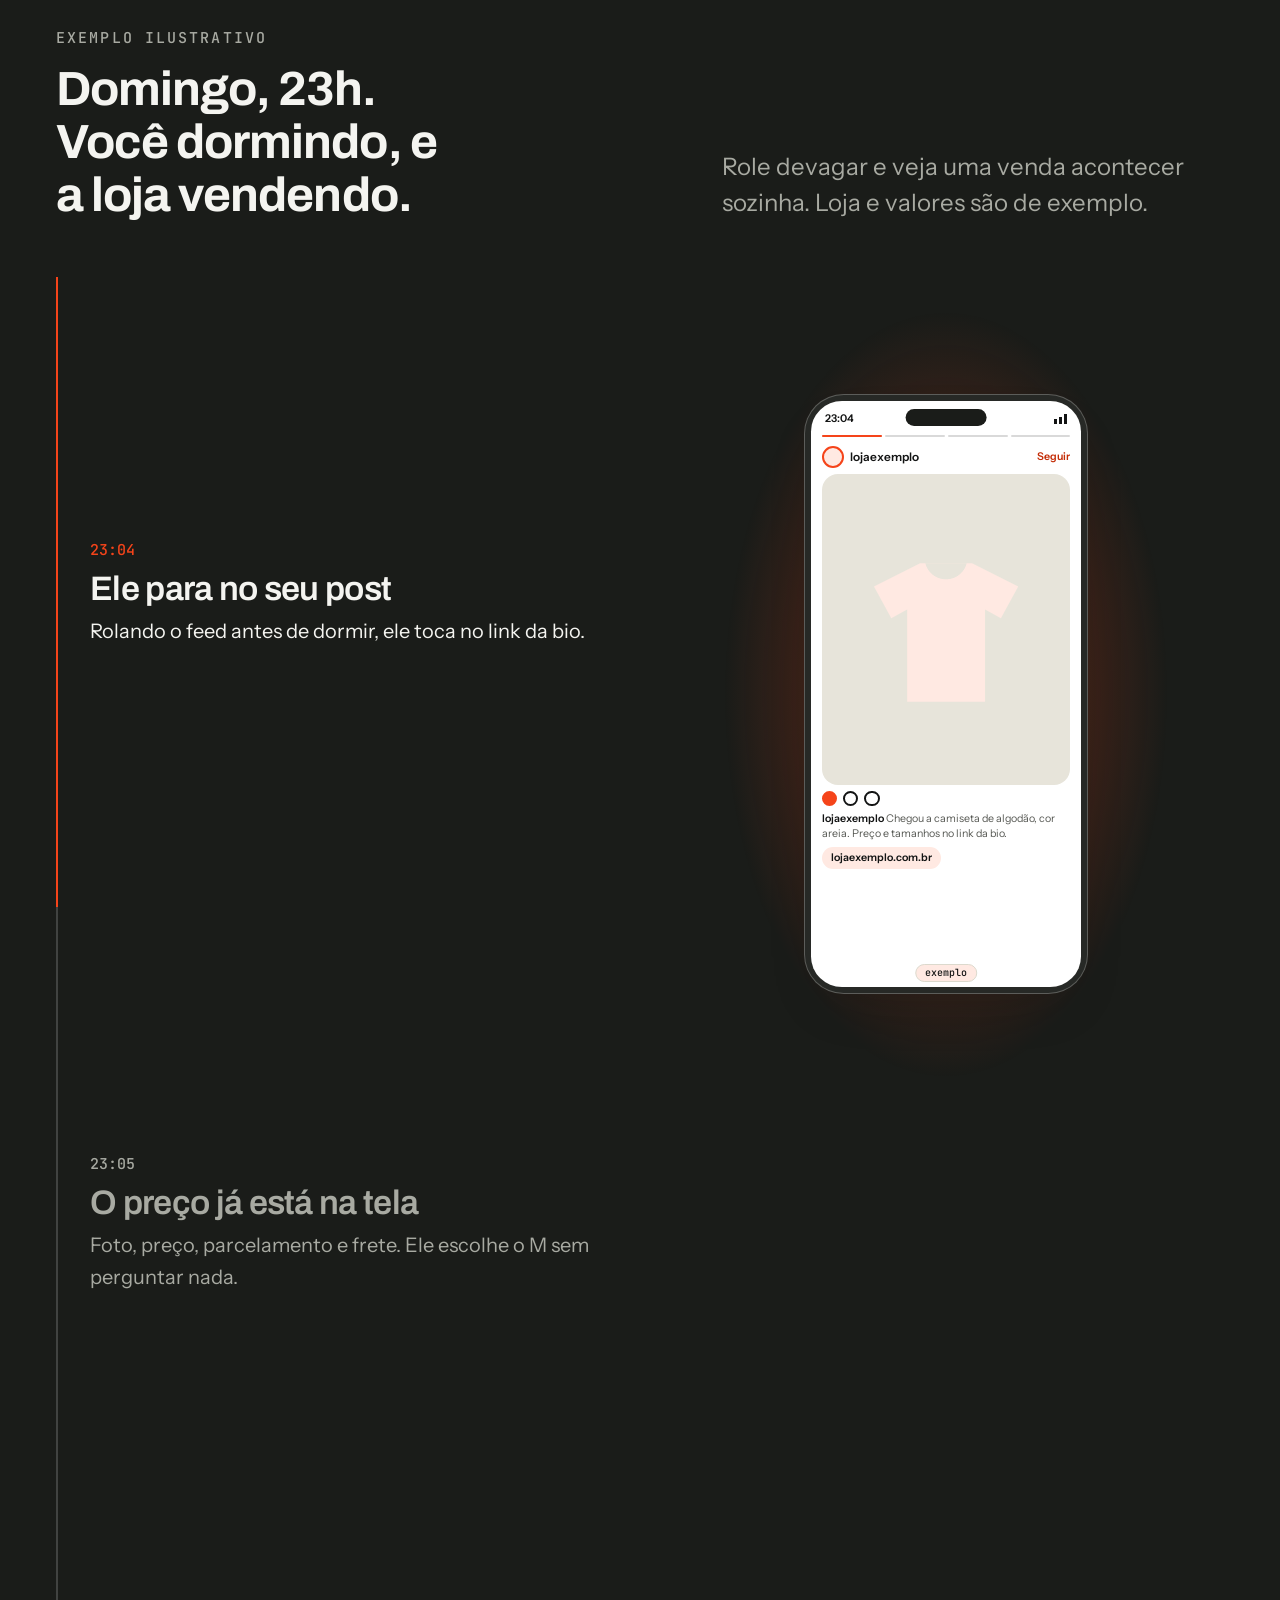
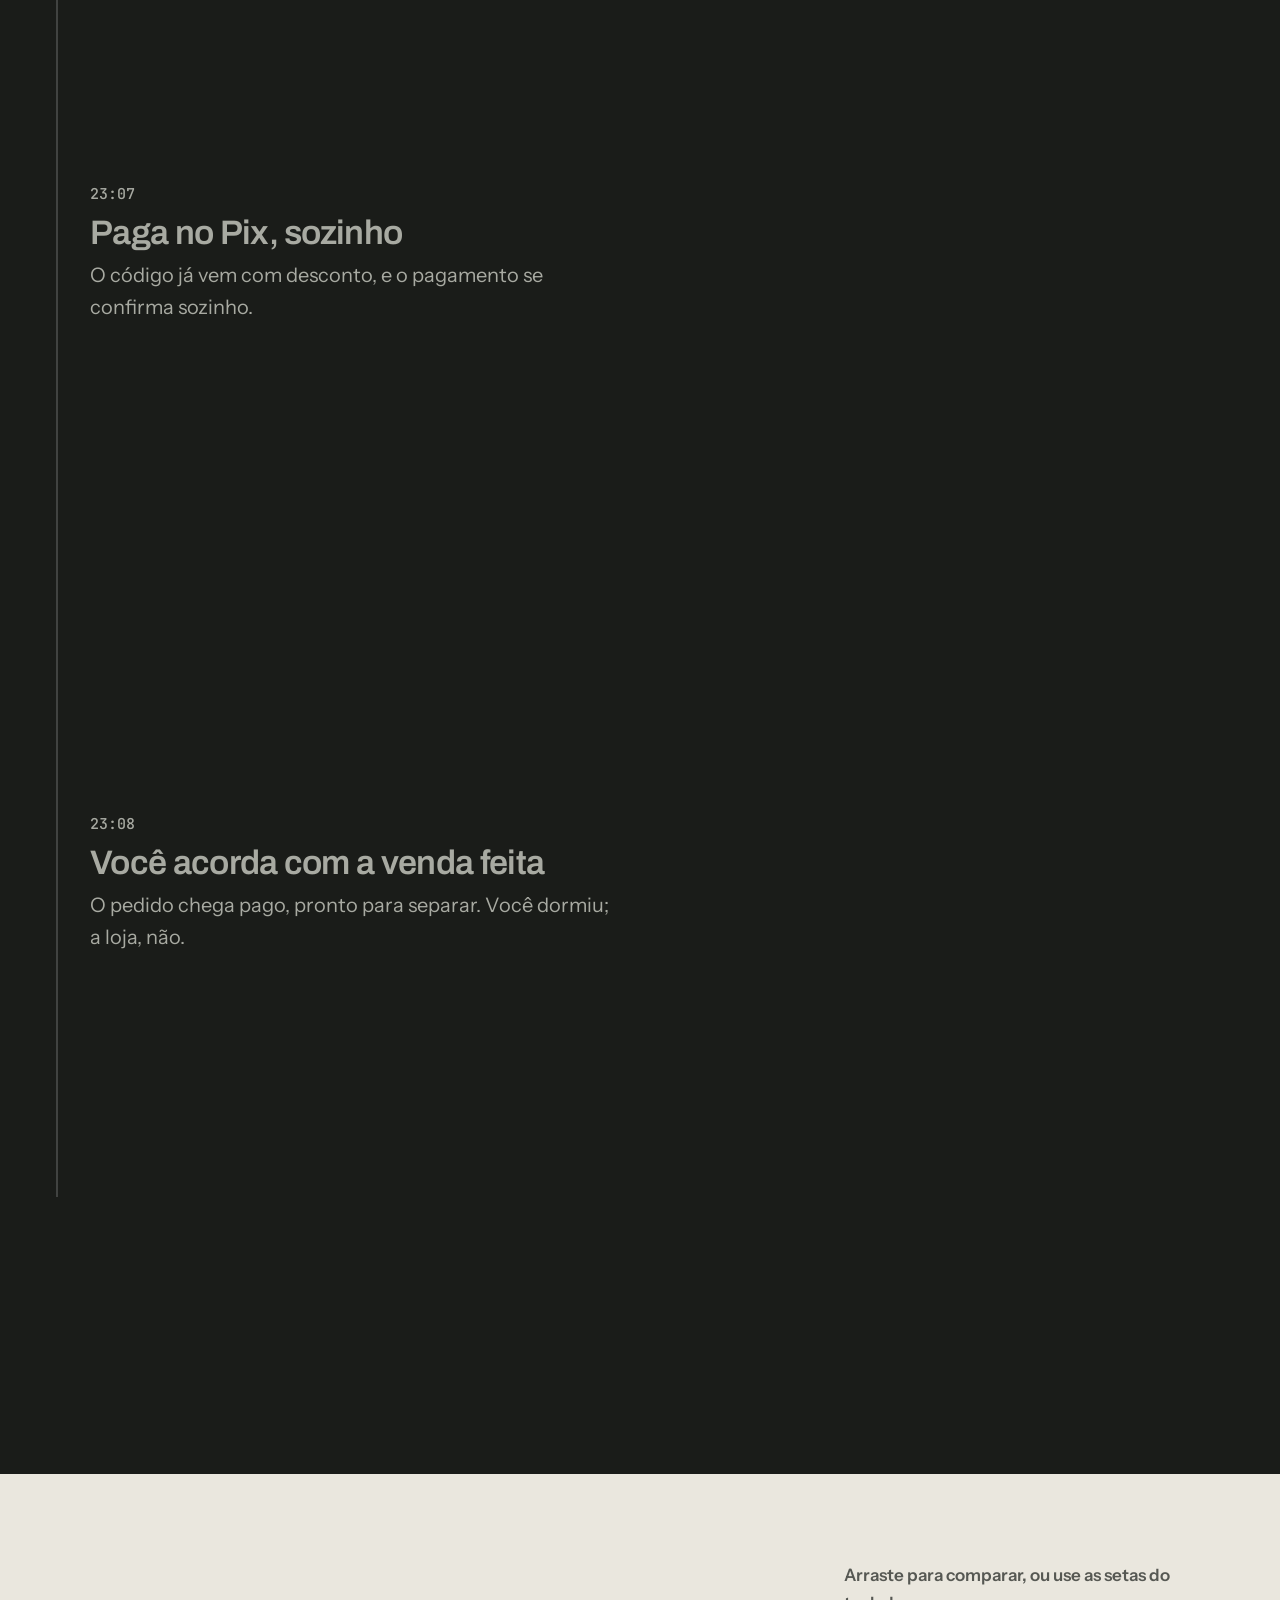
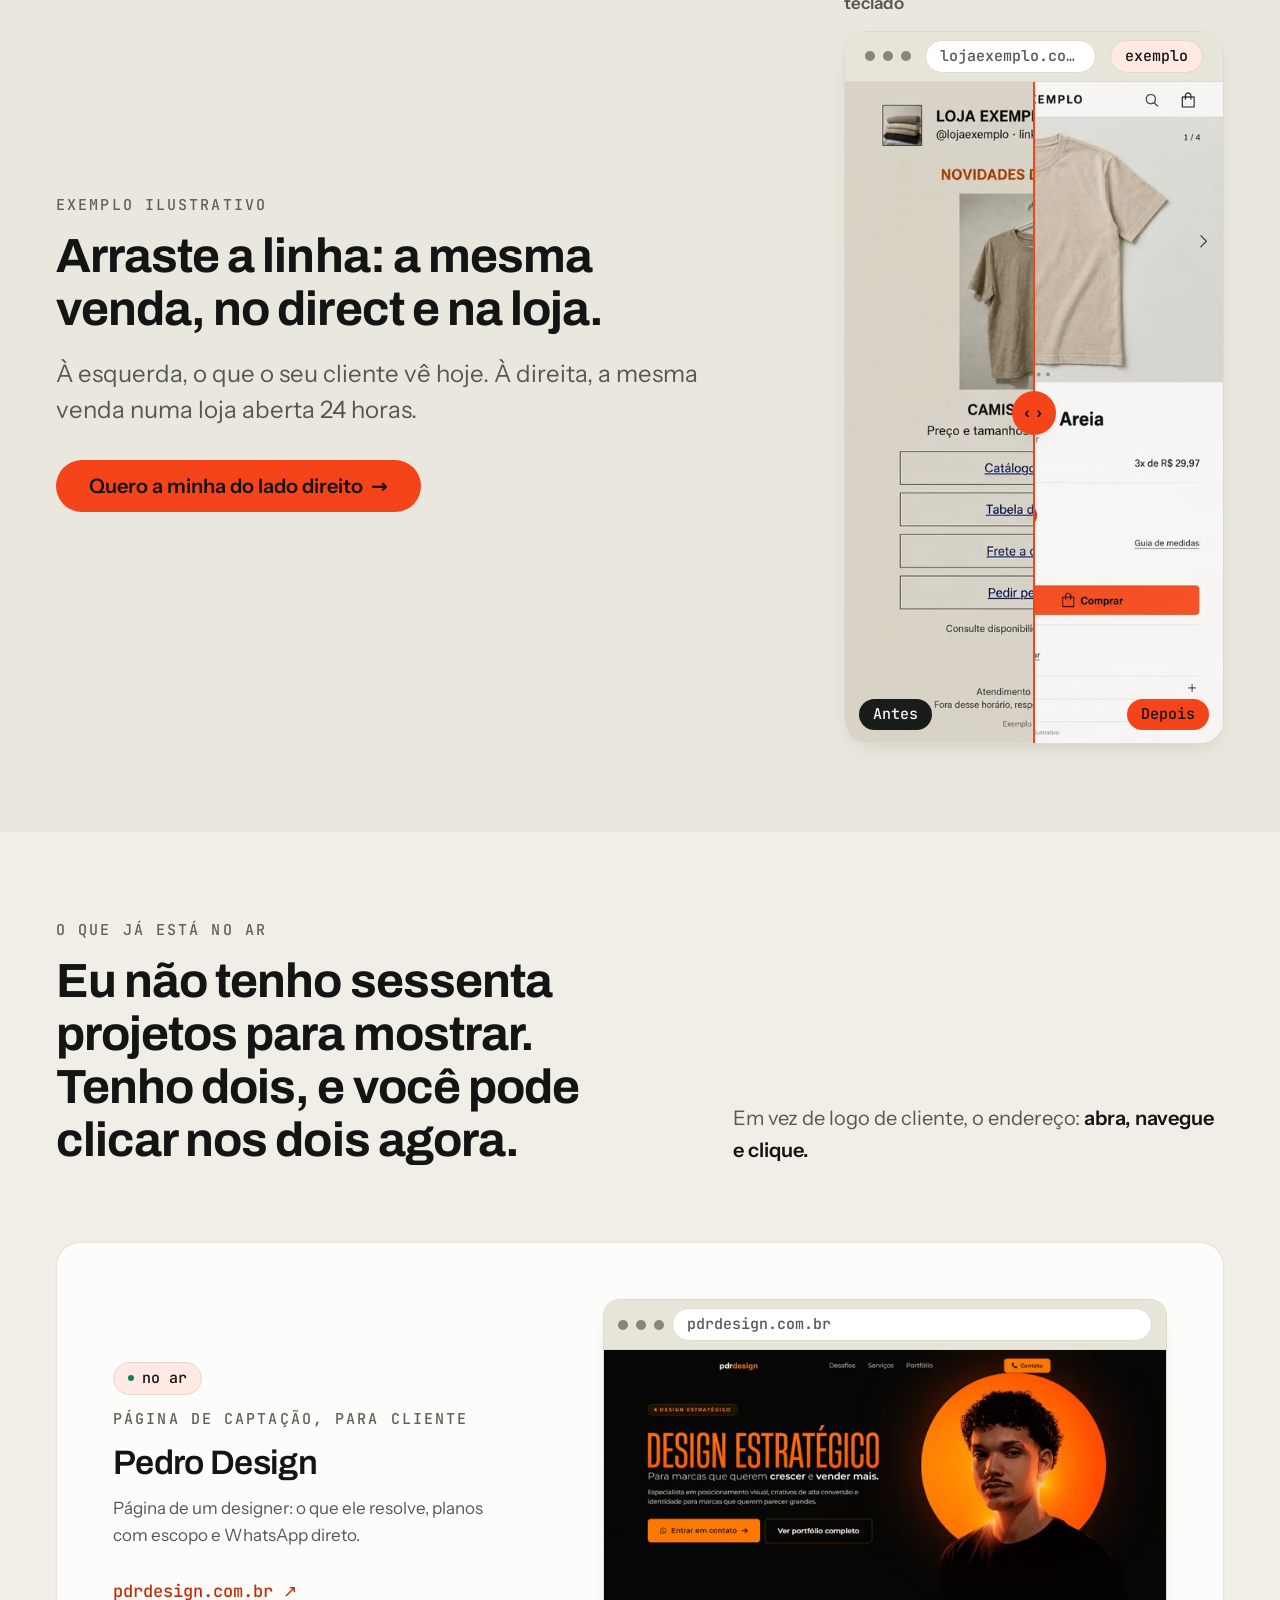
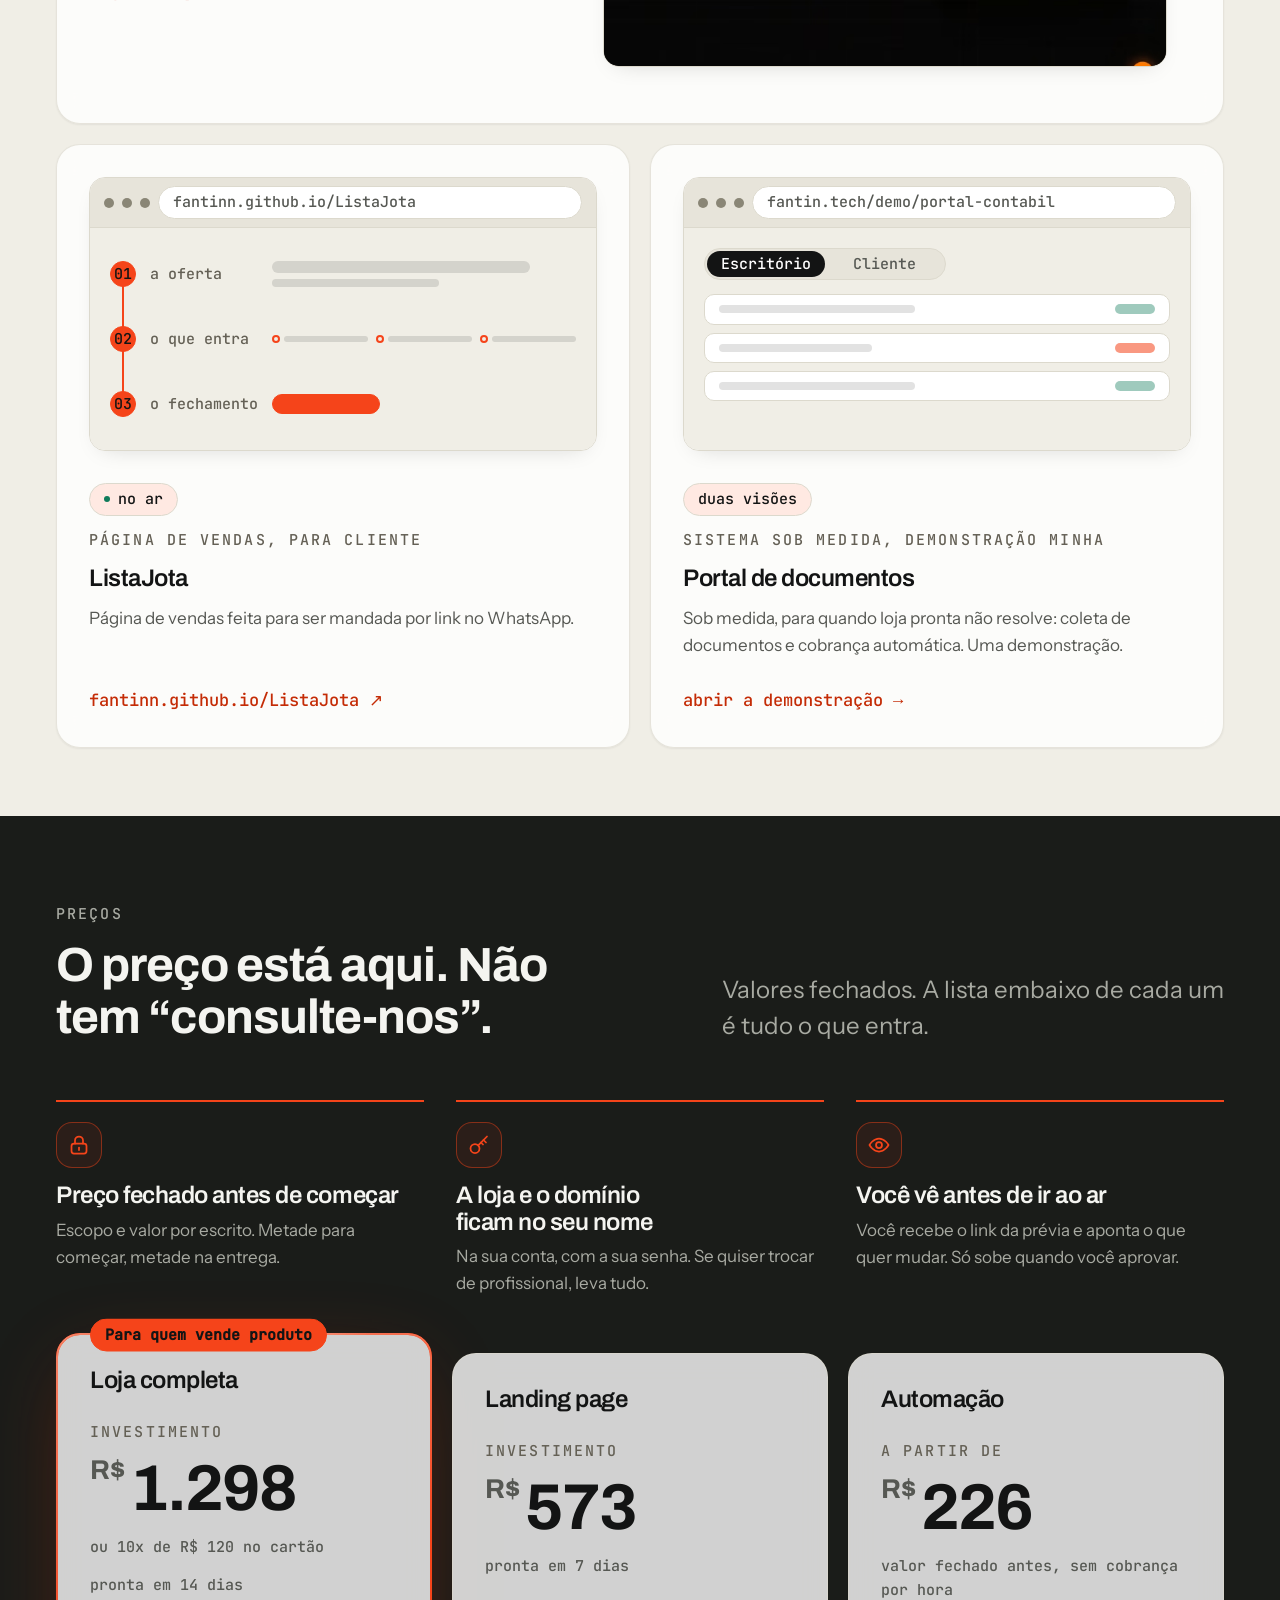
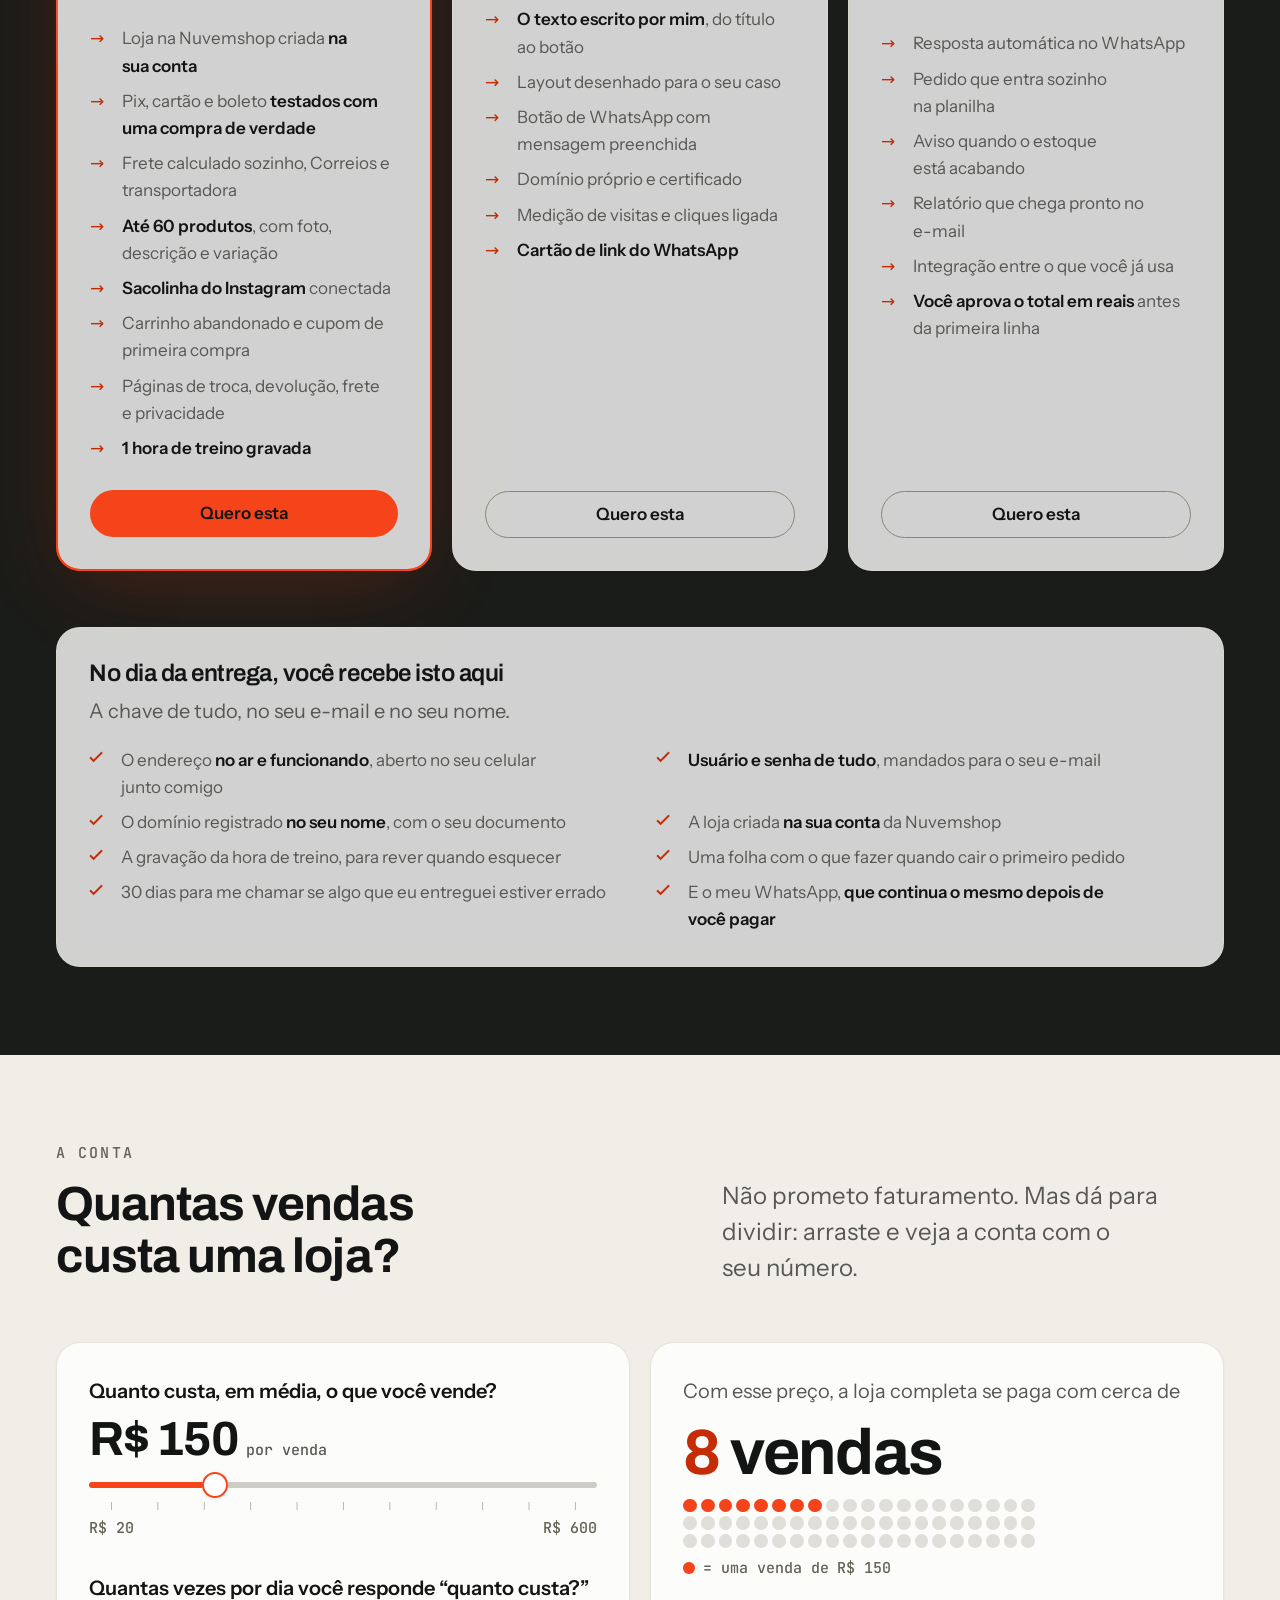
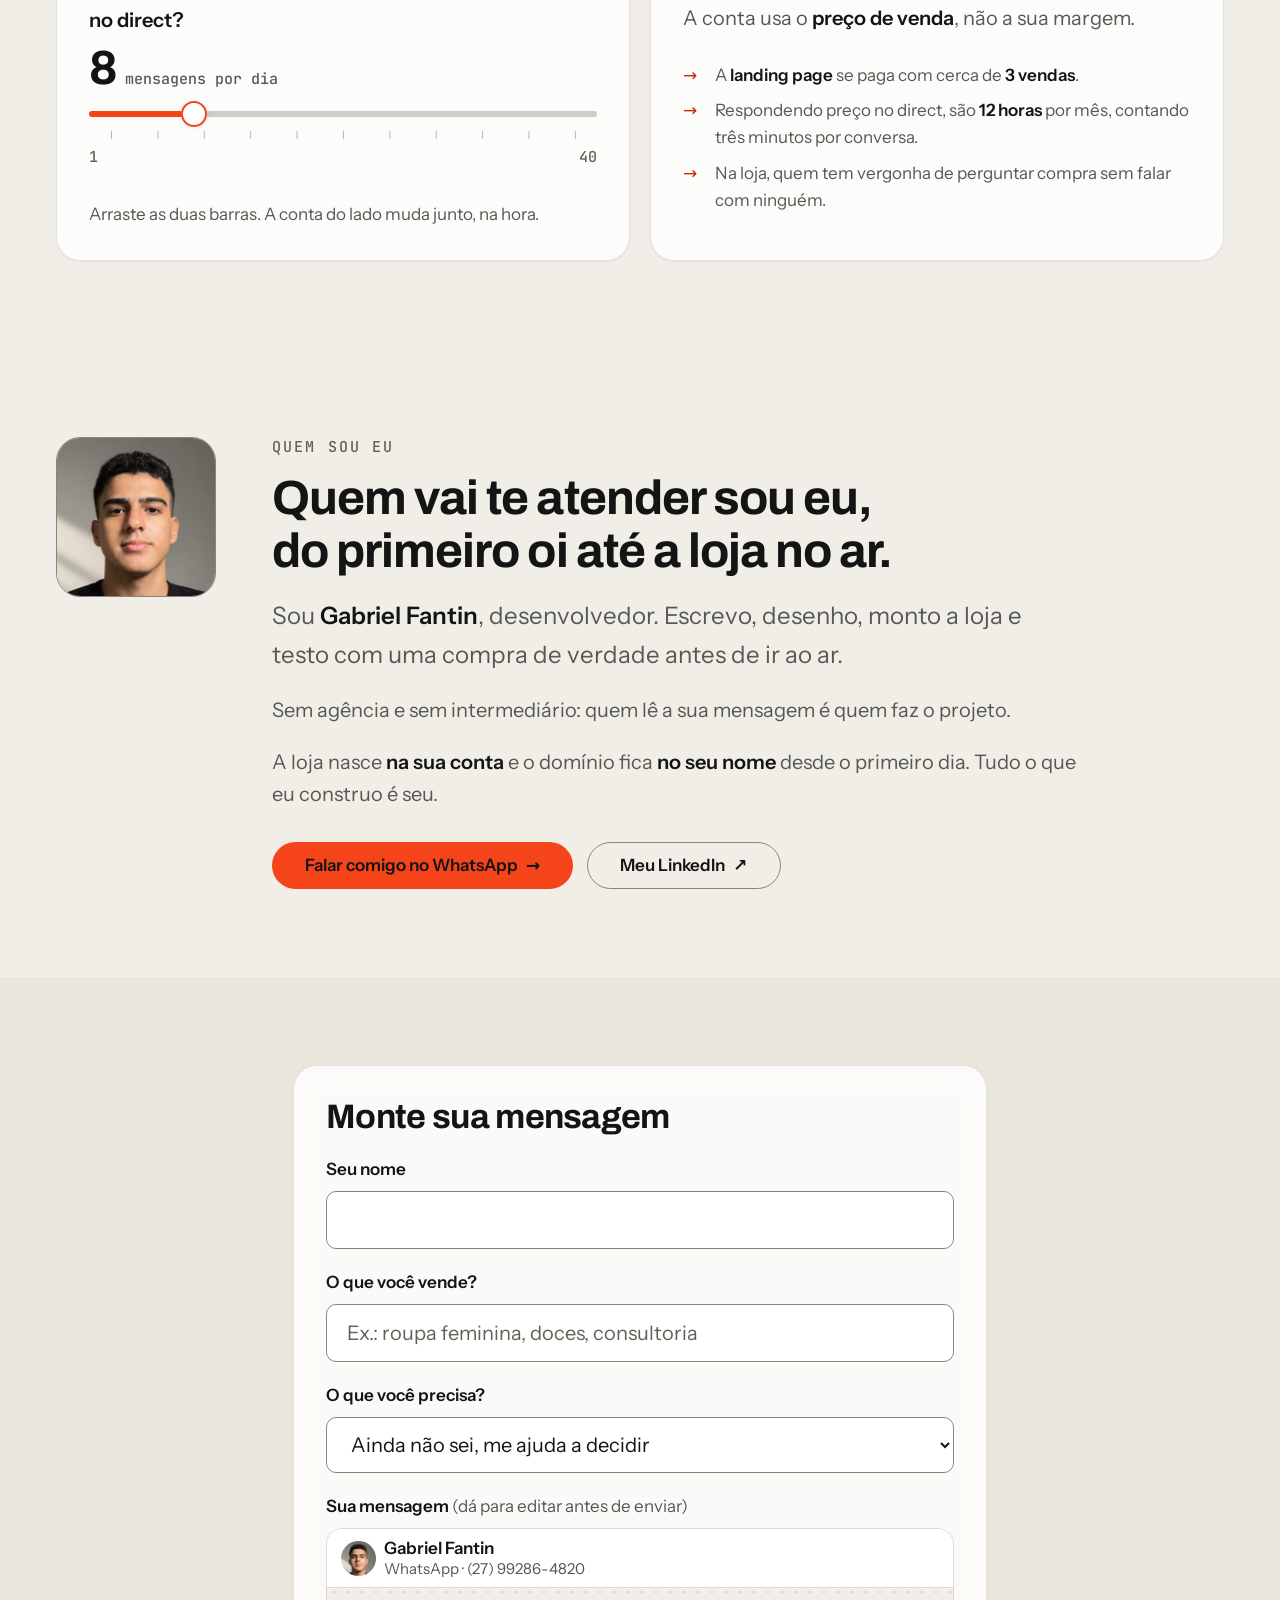
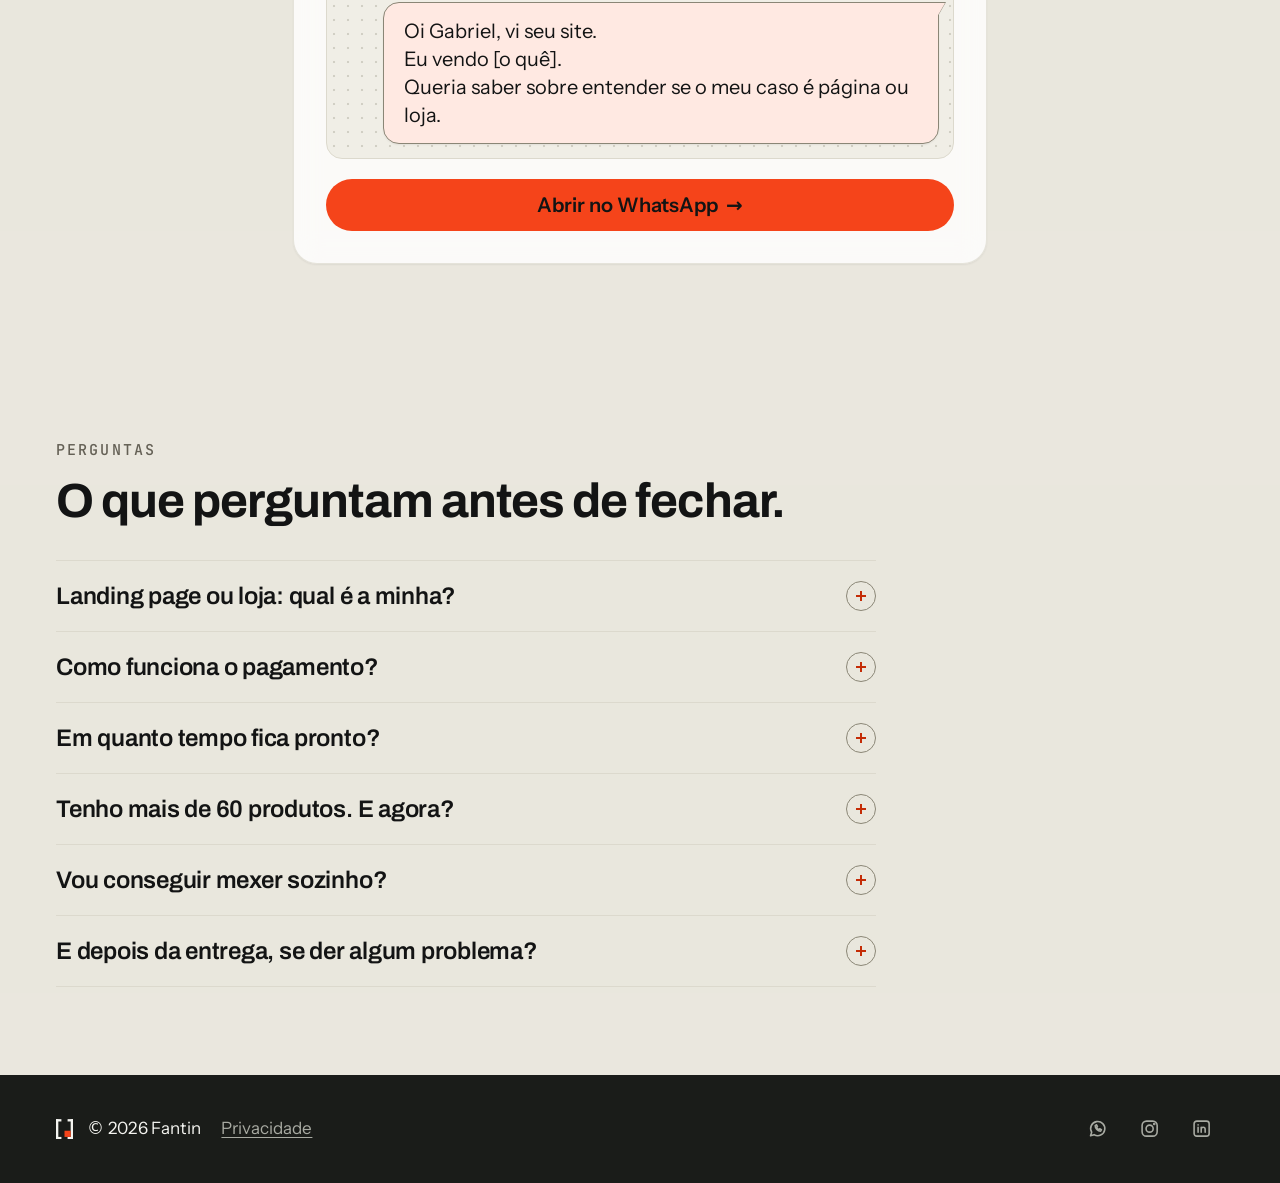
==== commit 4e08a53c: "Visual mais macio: header de vidro, cantos redondos, cards translúcidos e brilho no fundo Co-Authore" ====
--- a/index.html
+++ b/index.html
@@ -35,9 +35,9 @@
 <link rel="preload" href="assets/fontes/archivo.woff2" as="font" type="font/woff2" crossorigin>
 <link rel="preload" href="assets/fontes/instrument-sans.woff2" as="font" type="font/woff2" crossorigin>
 <link rel="preload" href="assets/fontes/jetbrains-mono.woff2" as="font" type="font/woff2" crossorigin>
-<link rel="preload" href="tokens.css?v=202609251714" as="style">
+<link rel="preload" href="tokens.css?v=202609251715" as="style">
 <link rel="preload" href="fontes.css" as="style">
-<link rel="stylesheet" href="style.css?v=202609251714">
+<link rel="stylesheet" href="style.css?v=202609251715">
 
 <script type="application/ld+json">
 {
--- a/tokens.css
+++ b/tokens.css
@@ -56,11 +56,11 @@
   --s-1: .5rem;  --s-2: .875rem; --s-3: 1.25rem; --s-4: 2rem;
   --s-5: 3rem;   --s-6: 4.5rem;  --s-7: 7rem;
 
-  /* --- raio: cantos discretos, nada de pílula gorda --- */
+  /* --- raio: cantos macios, de vidro --- */
   --r-0:    0;
-  --r-sm:   6px;
-  --r-md:   10px;
-  --r-lg:   16px;
+  --r-sm:   10px;
+  --r-md:   16px;
+  --r-lg:   24px;
   --r-pill: 999px;   /* só botão e etiqueta */
 
   /* --- sombra: quase nada. o sistema é de papel, não de vidro --- */
--- a/style.css
+++ b/style.css
@@ -12,7 +12,7 @@
 
 @layer tokens, base, componentes, secoes, utilitarios;
 
-@import url("tokens.css?v=202609251714") layer(tokens);
+@import url("tokens.css?v=202609251715") layer(tokens);
 @import url("fontes.css") layer(tokens);
 
 /* ═══ TOKENS: medidas de peça (não são cor, espaço, raio nem sombra) ════════ */
@@ -61,6 +61,25 @@
     html { scroll-behavior: smooth; }
   }
 
+  /* brilho da marca no fundo, atrás de tudo: passa pelas faixas e cards de
+     vidro e desliza devagar enquanto a página rola (nunca sozinho) */
+  body::before {
+    content: "";
+    position: fixed;
+    inset: -20%;
+    z-index: -1;
+    pointer-events: none;
+    background:
+      radial-gradient(closest-side at 82% 12%, color-mix(in srgb, var(--marca) 22%, transparent), transparent),
+      radial-gradient(closest-side at 12% 58%, color-mix(in srgb, var(--marca) 14%, transparent), transparent),
+      radial-gradient(closest-side at 70% 92%, color-mix(in srgb, var(--marca) 12%, transparent), transparent);
+  }
+  @media (prefers-reduced-motion: no-preference) {
+    @supports (animation-timeline: scroll()) {
+      body::before { animation: deriva linear both; animation-timeline: scroll(root); }
+      @keyframes deriva { to { transform: translate3d(-6%, -14%, 0) rotate(12deg); } }
+    }
+  }
   body {
     margin: 0;
     background: var(--papel);
@@ -143,11 +162,12 @@
       max-width: none;
     }
     .cabeca:has(> .lead) > :not(.lead) { grid-column: 1; }
-    .cabeca:has(> .lead) > .lead { grid-column: 2; grid-row: 2; margin-top: 0; }
+    .cabeca:has(> .lead) > h2 { grid-row: 2; }
+    .cabeca:has(> .lead) > .lead { grid-column: 2; grid-row: 2; align-self: end; margin-top: 0; }
   }
 
   /* faixa alternada: quebra o ritmo sem sombra nem cor nova */
-  .alt { background: var(--papel-3); }
+  .alt { background: color-mix(in srgb, var(--papel-3) 70%, transparent); }
 
   /* faixa escura */
   .faixa { background: var(--banda); color: var(--banda-tinta); }
@@ -218,7 +238,7 @@
   .btn:hover { transform: translateY(calc(var(--borda) * -1)); }
   .btn:active { transform: translateY(0) scale(.98); }
   .btn--primary { background: var(--marca); color: var(--marca-tinta); }
-  .btn--primary:hover { box-shadow: var(--sh-2); }
+  .btn--primary:hover { box-shadow: 0 12px 32px -12px color-mix(in srgb, var(--marca) 70%, transparent); }
   .btn--ghost { background: transparent; color: var(--tinta); border-color: var(--linha-2); }
   .btn--ghost:hover { background: var(--papel-3); border-color: var(--tinta-2); }
   .btn--g { min-height: calc(var(--alvo) + var(--s-1)); font-size: var(--t-md); }
@@ -270,9 +290,11 @@
   /* --- card --- */
   .card {
     padding: var(--s-4);
-    border: var(--borda) solid var(--linha);
+    border: var(--borda) solid color-mix(in srgb, var(--linha) 70%, transparent);
     border-radius: var(--r-lg);
-    background: var(--papel-2);
+    background: color-mix(in srgb, var(--papel-2) 80%, transparent);
+    -webkit-backdrop-filter: blur(14px);
+    backdrop-filter: blur(14px);
     color: var(--tinta);
     box-shadow: var(--sh-1);
   }
@@ -413,8 +435,10 @@
     position: sticky;
     top: 0;
     z-index: 50;
-    border-bottom: var(--borda) solid var(--linha);
-    background: var(--papel);
+    border-bottom: var(--borda) solid color-mix(in srgb, var(--linha) 60%, transparent);
+    background: color-mix(in srgb, var(--papel) 84%, transparent);
+    -webkit-backdrop-filter: saturate(1.6) blur(16px);
+    backdrop-filter: saturate(1.6) blur(16px);
   }
   .site-head .wrap {
     display: flex;
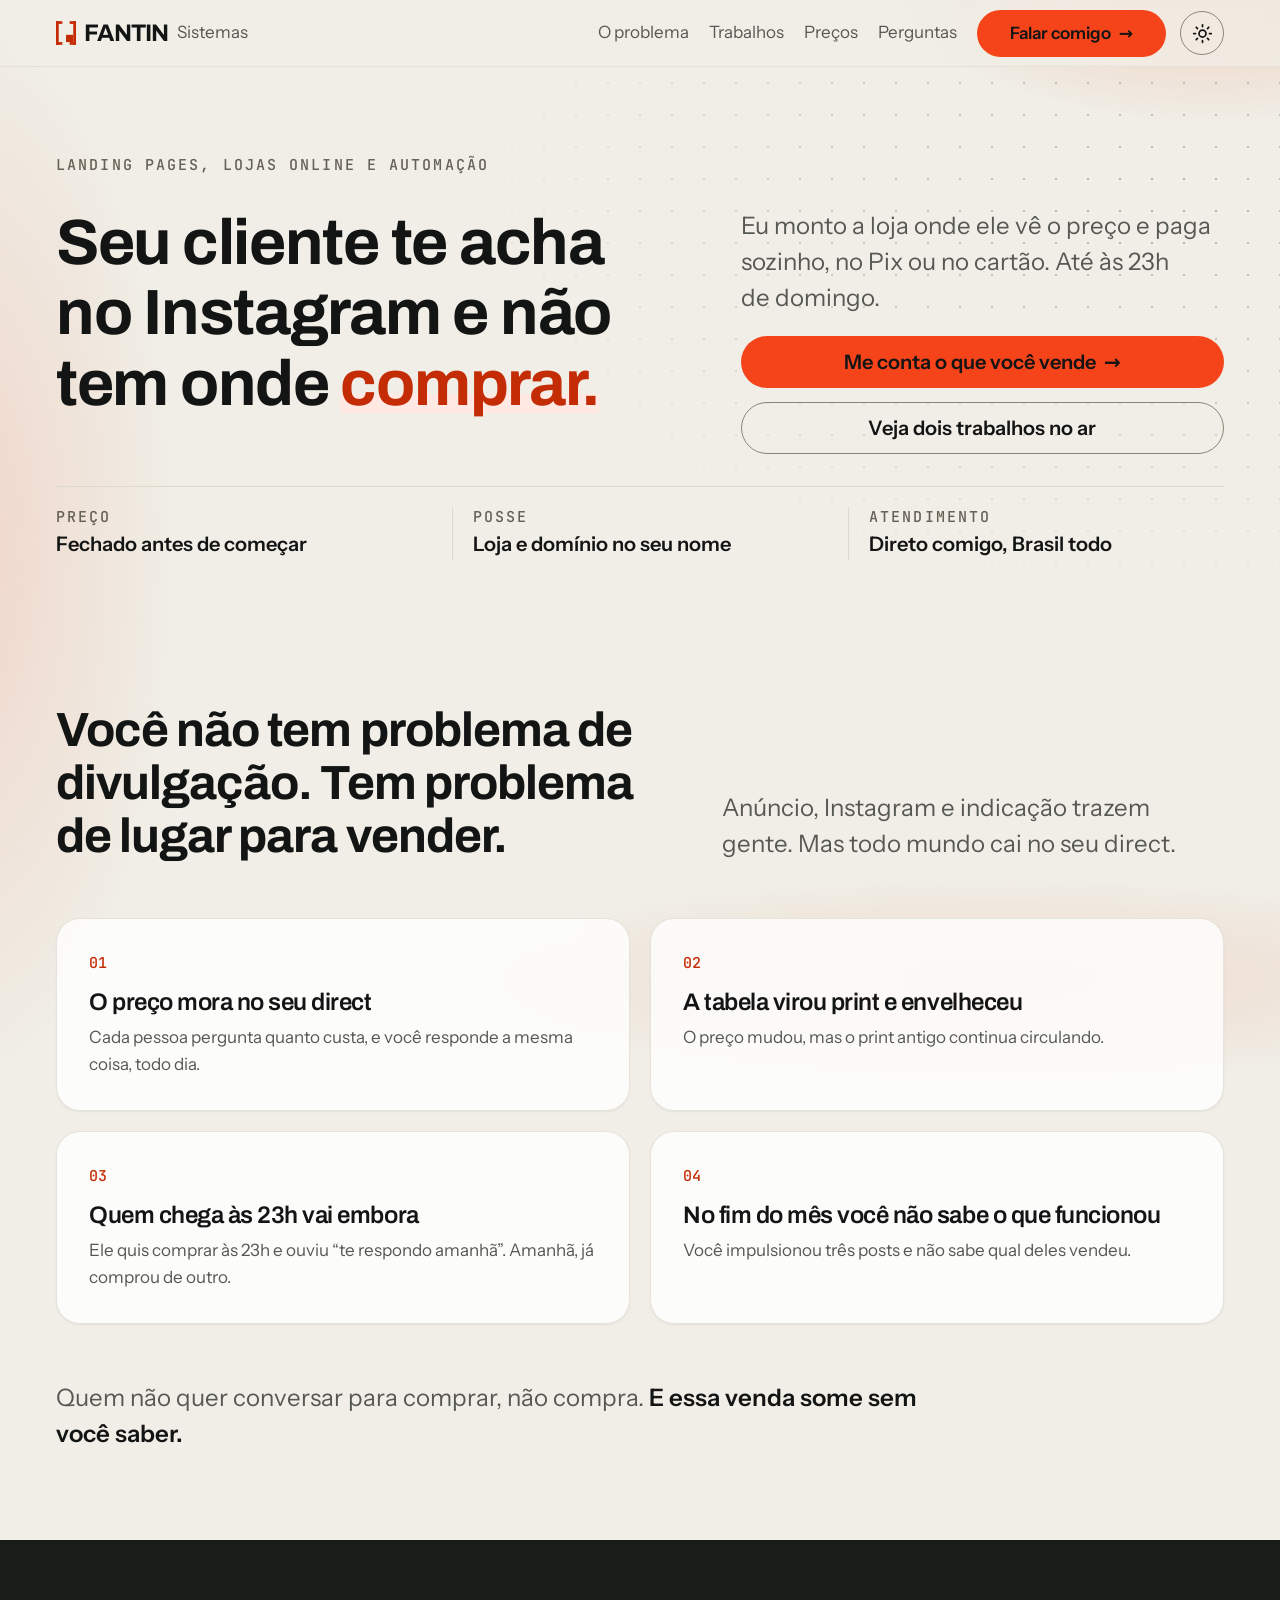
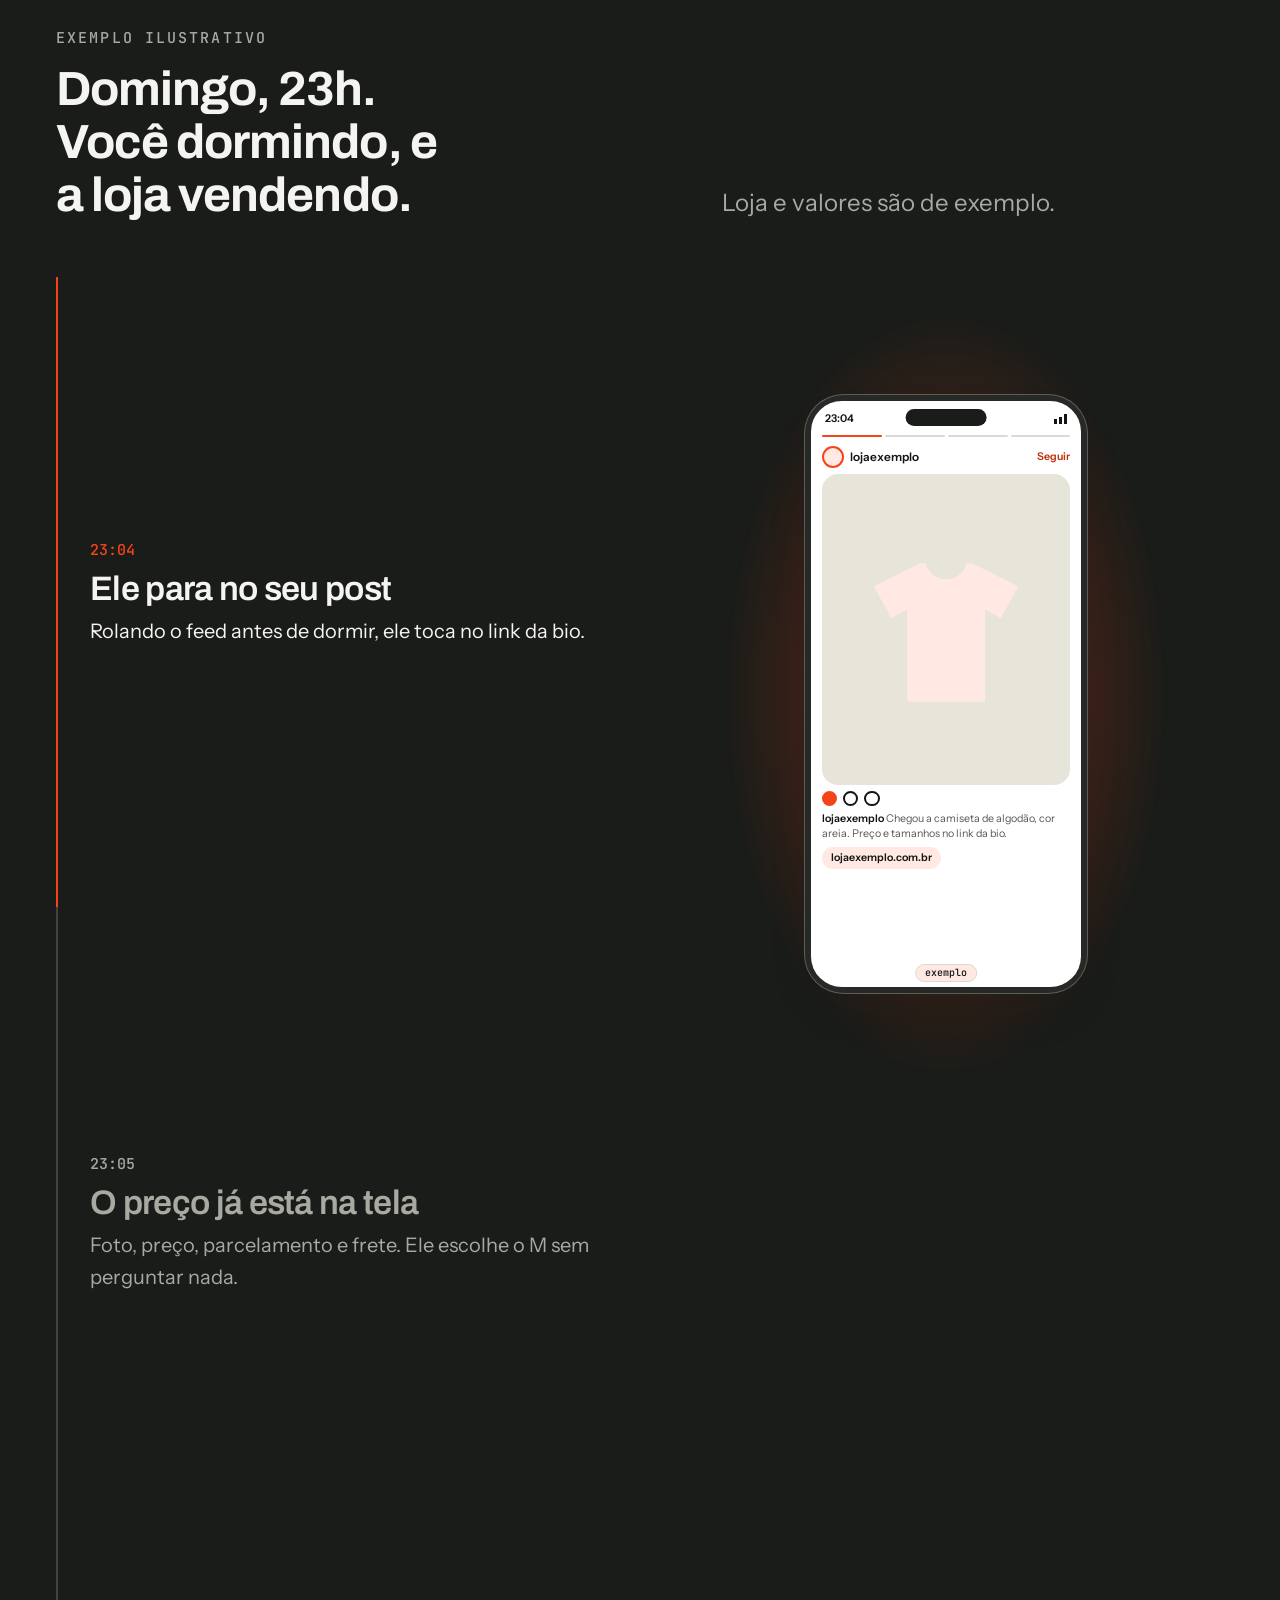
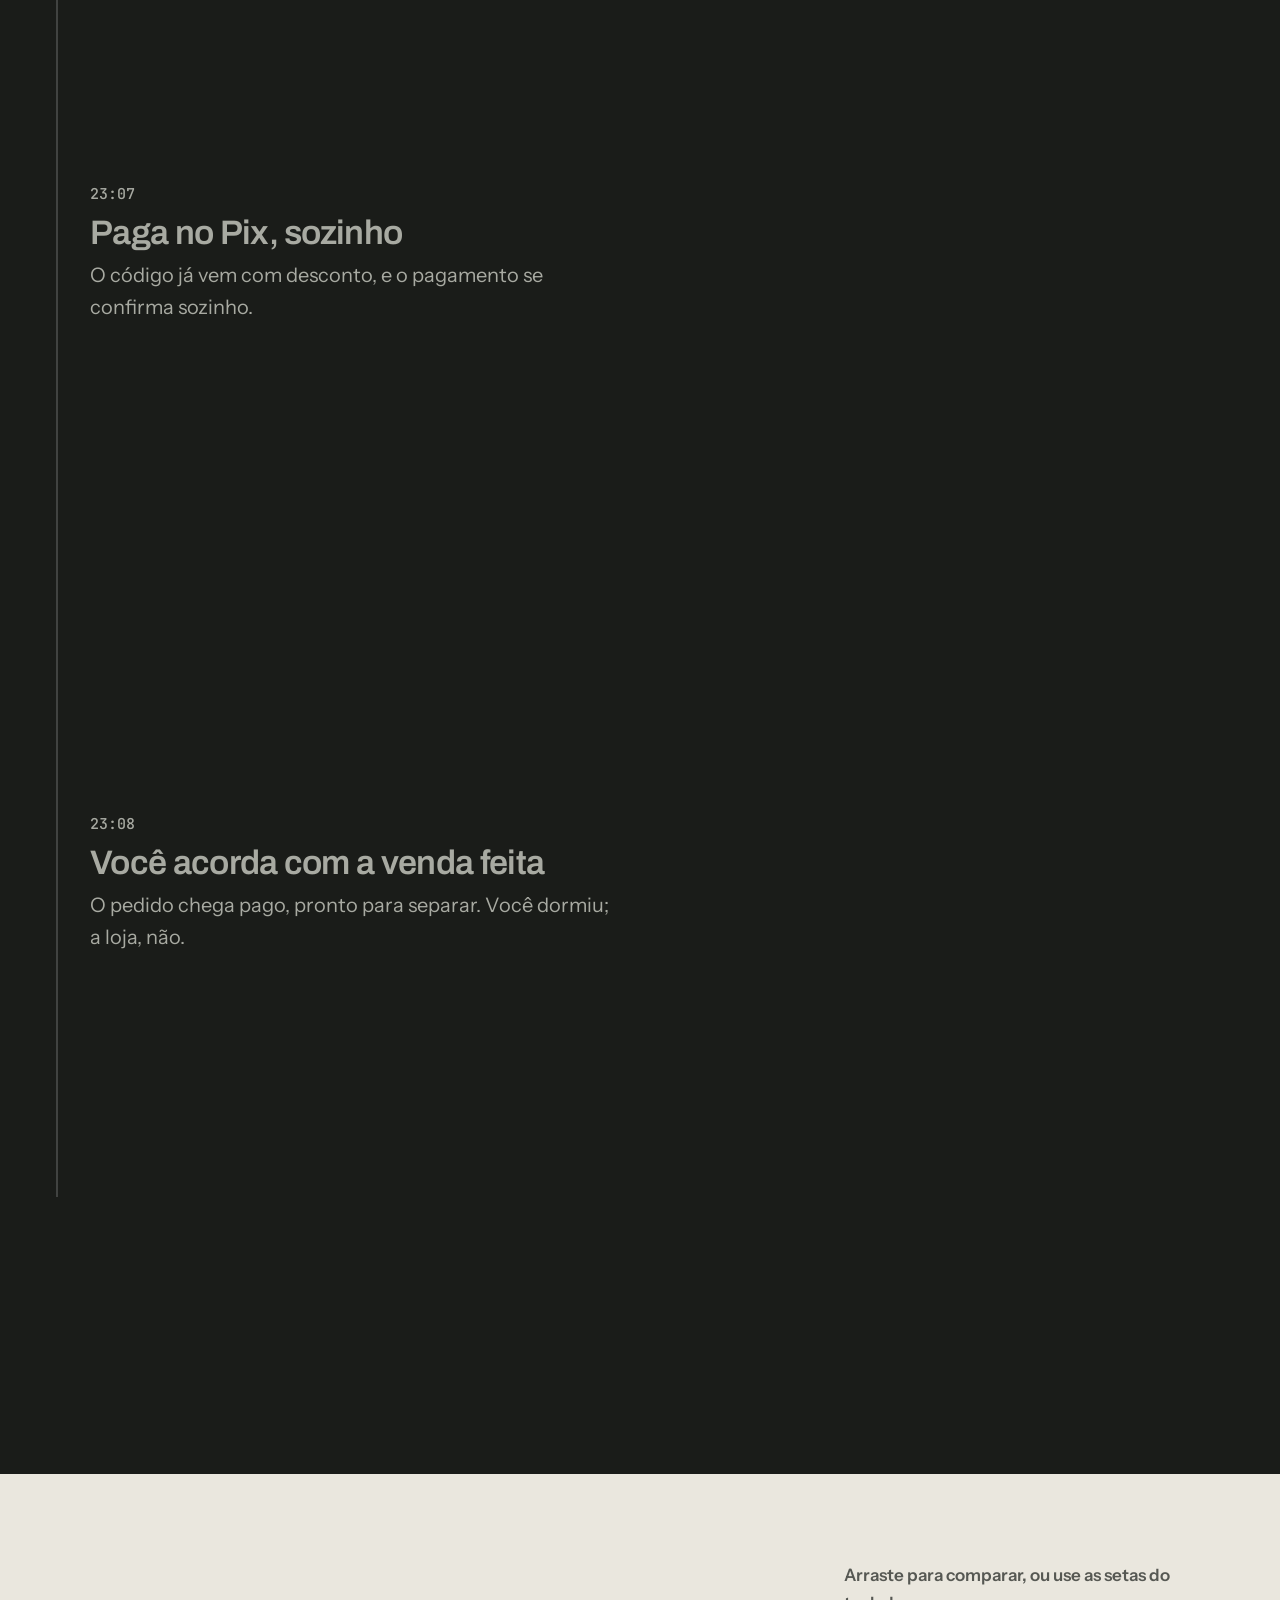
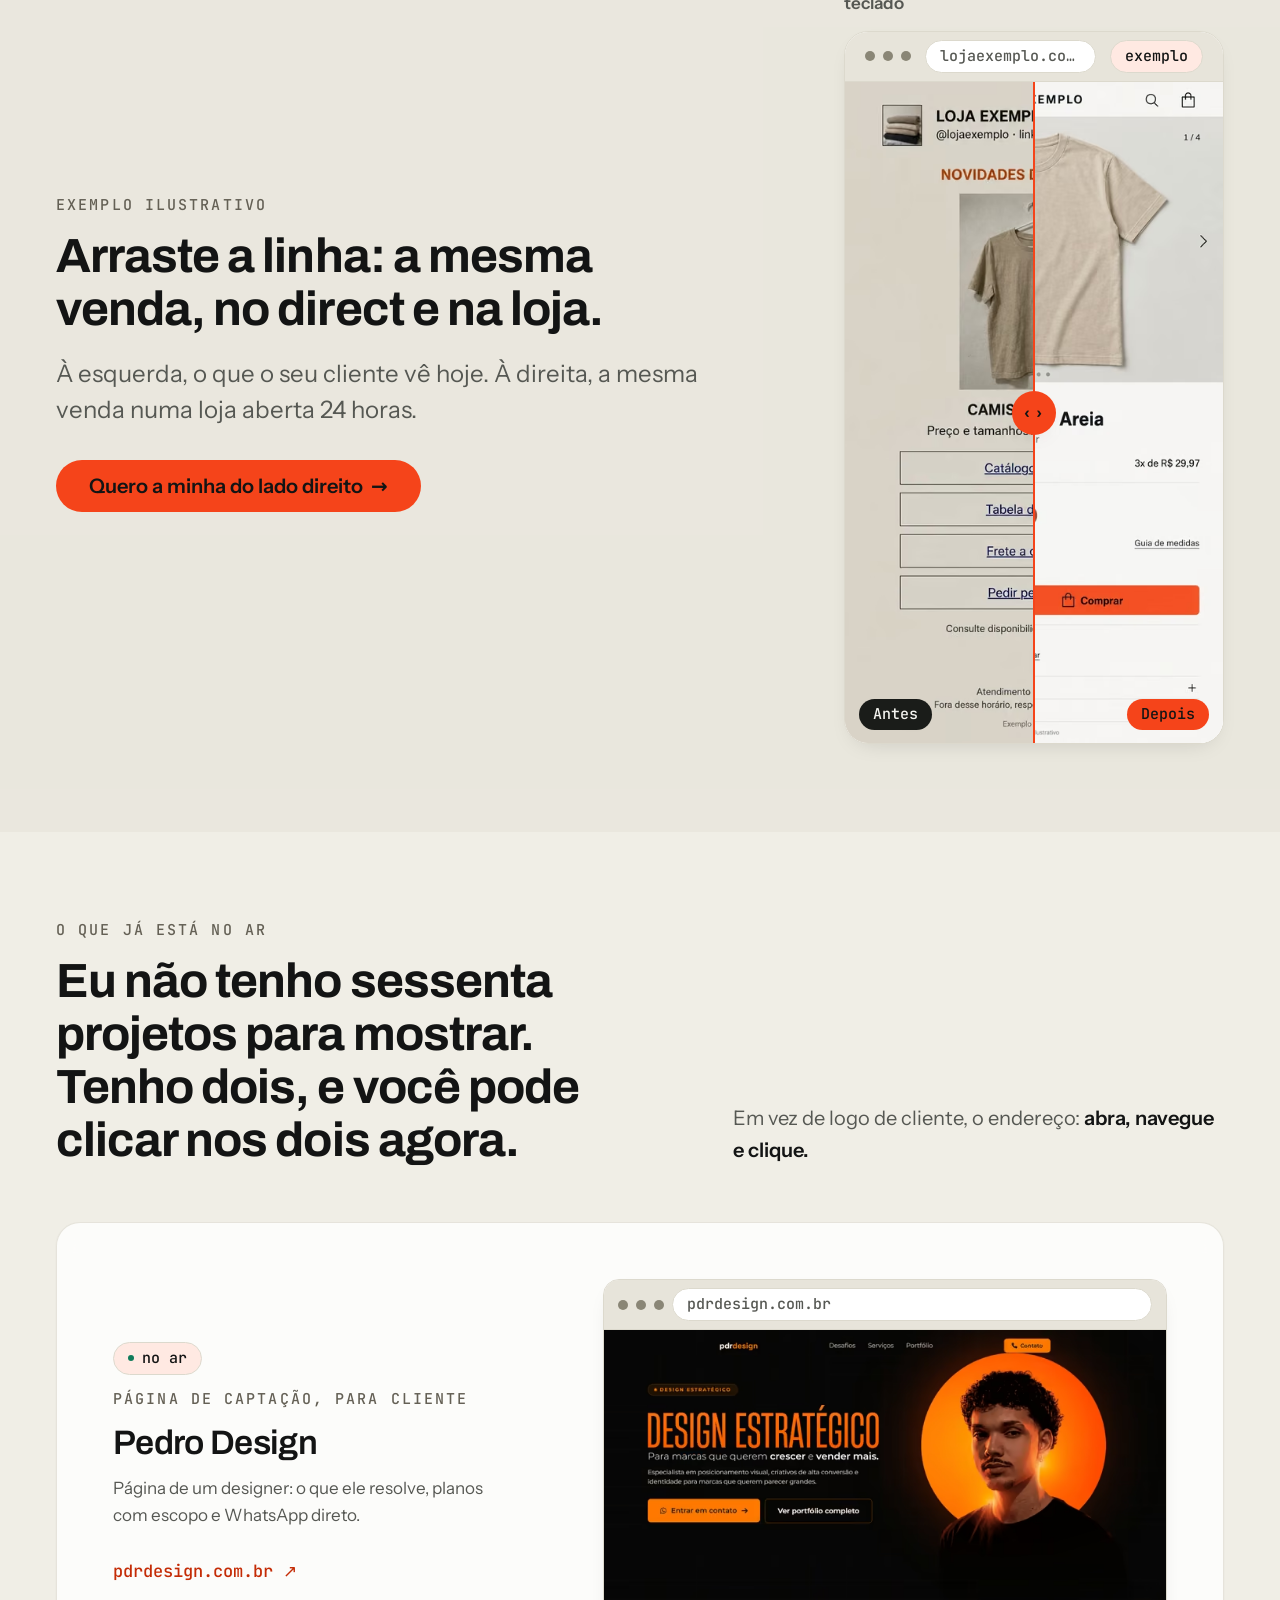
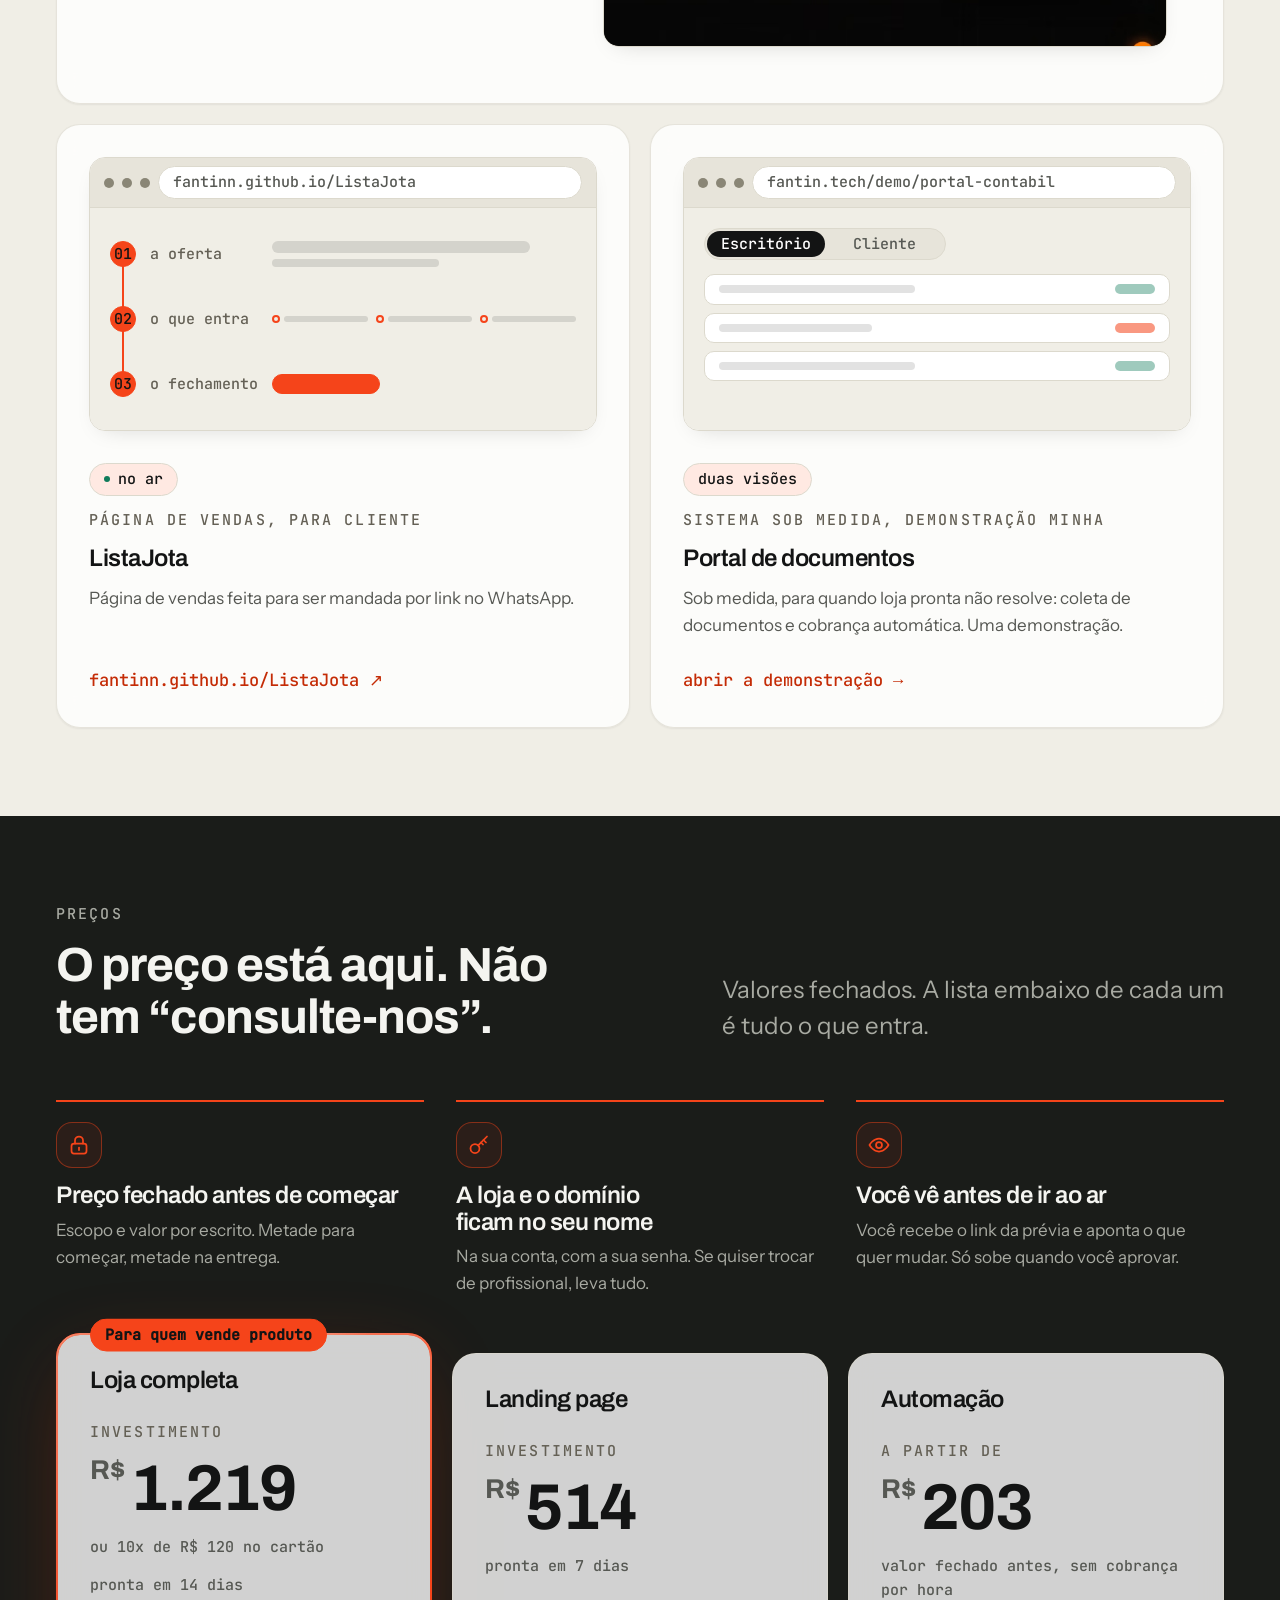
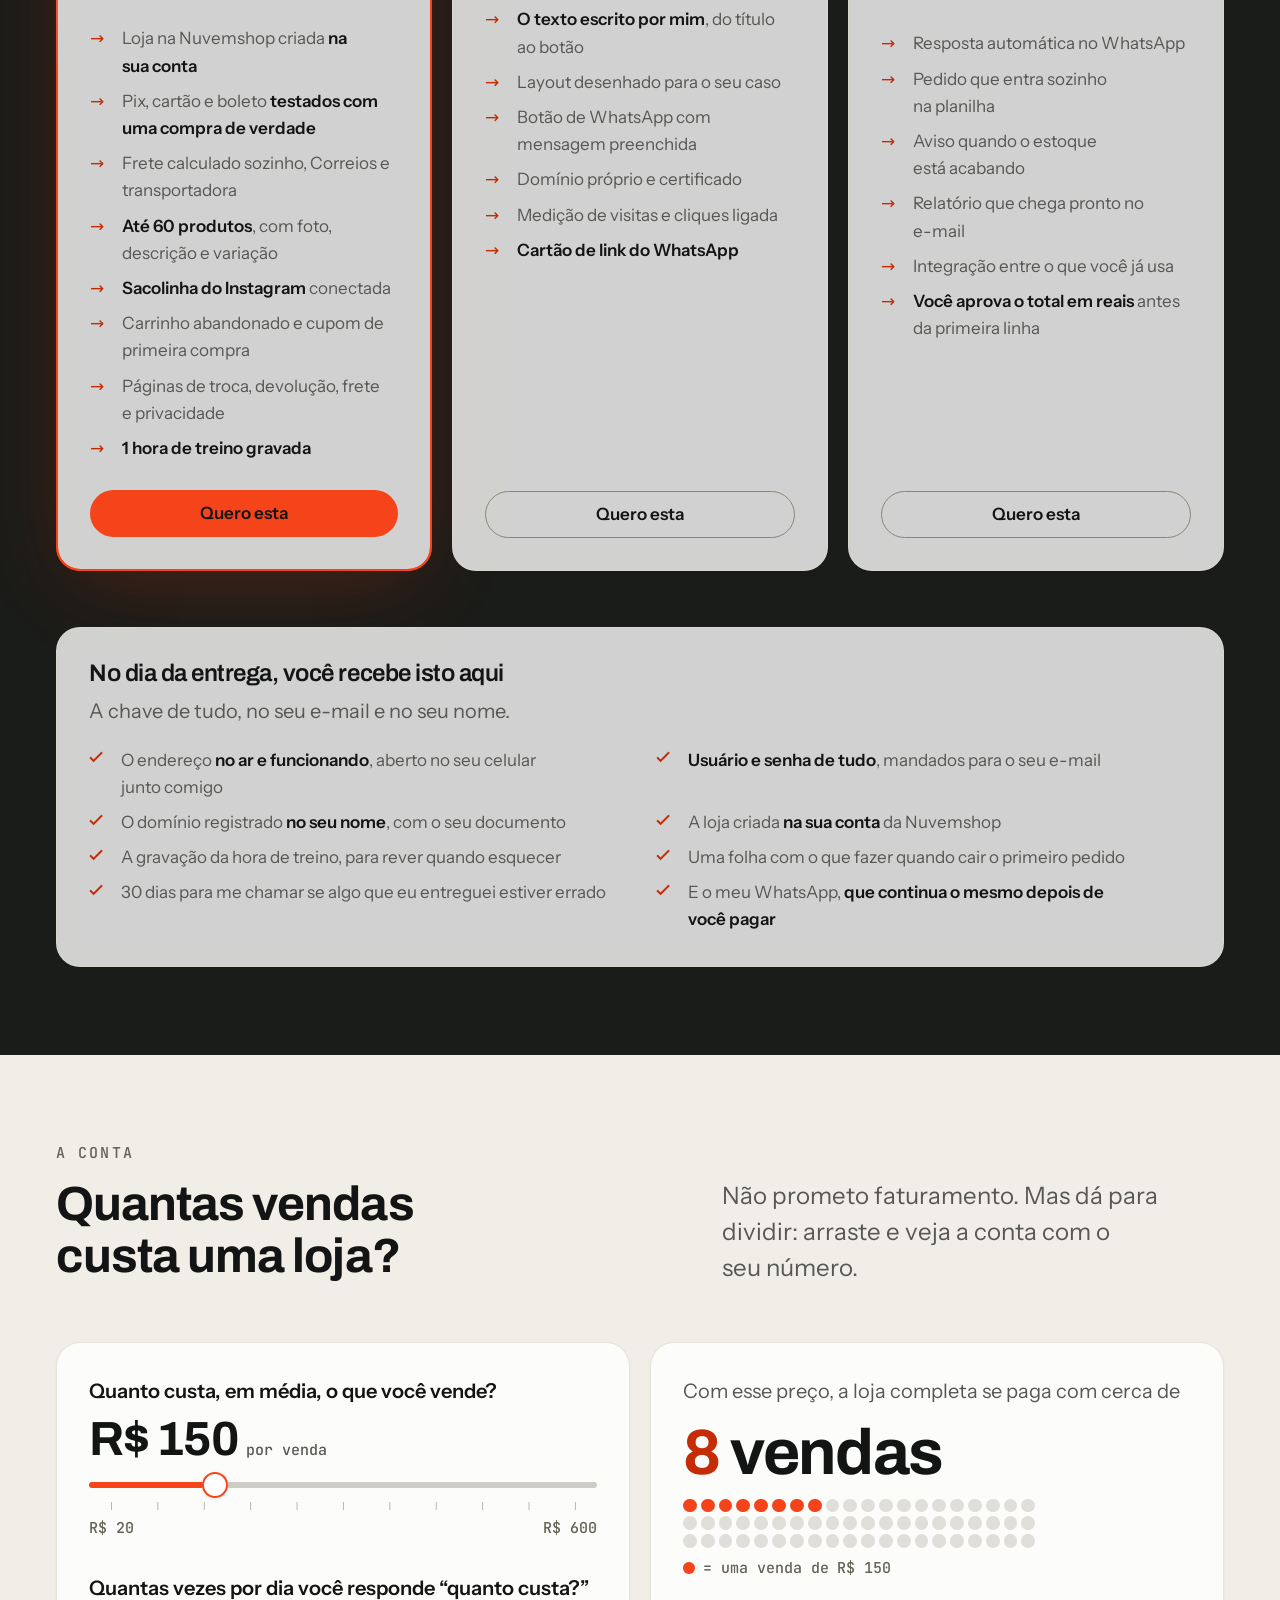
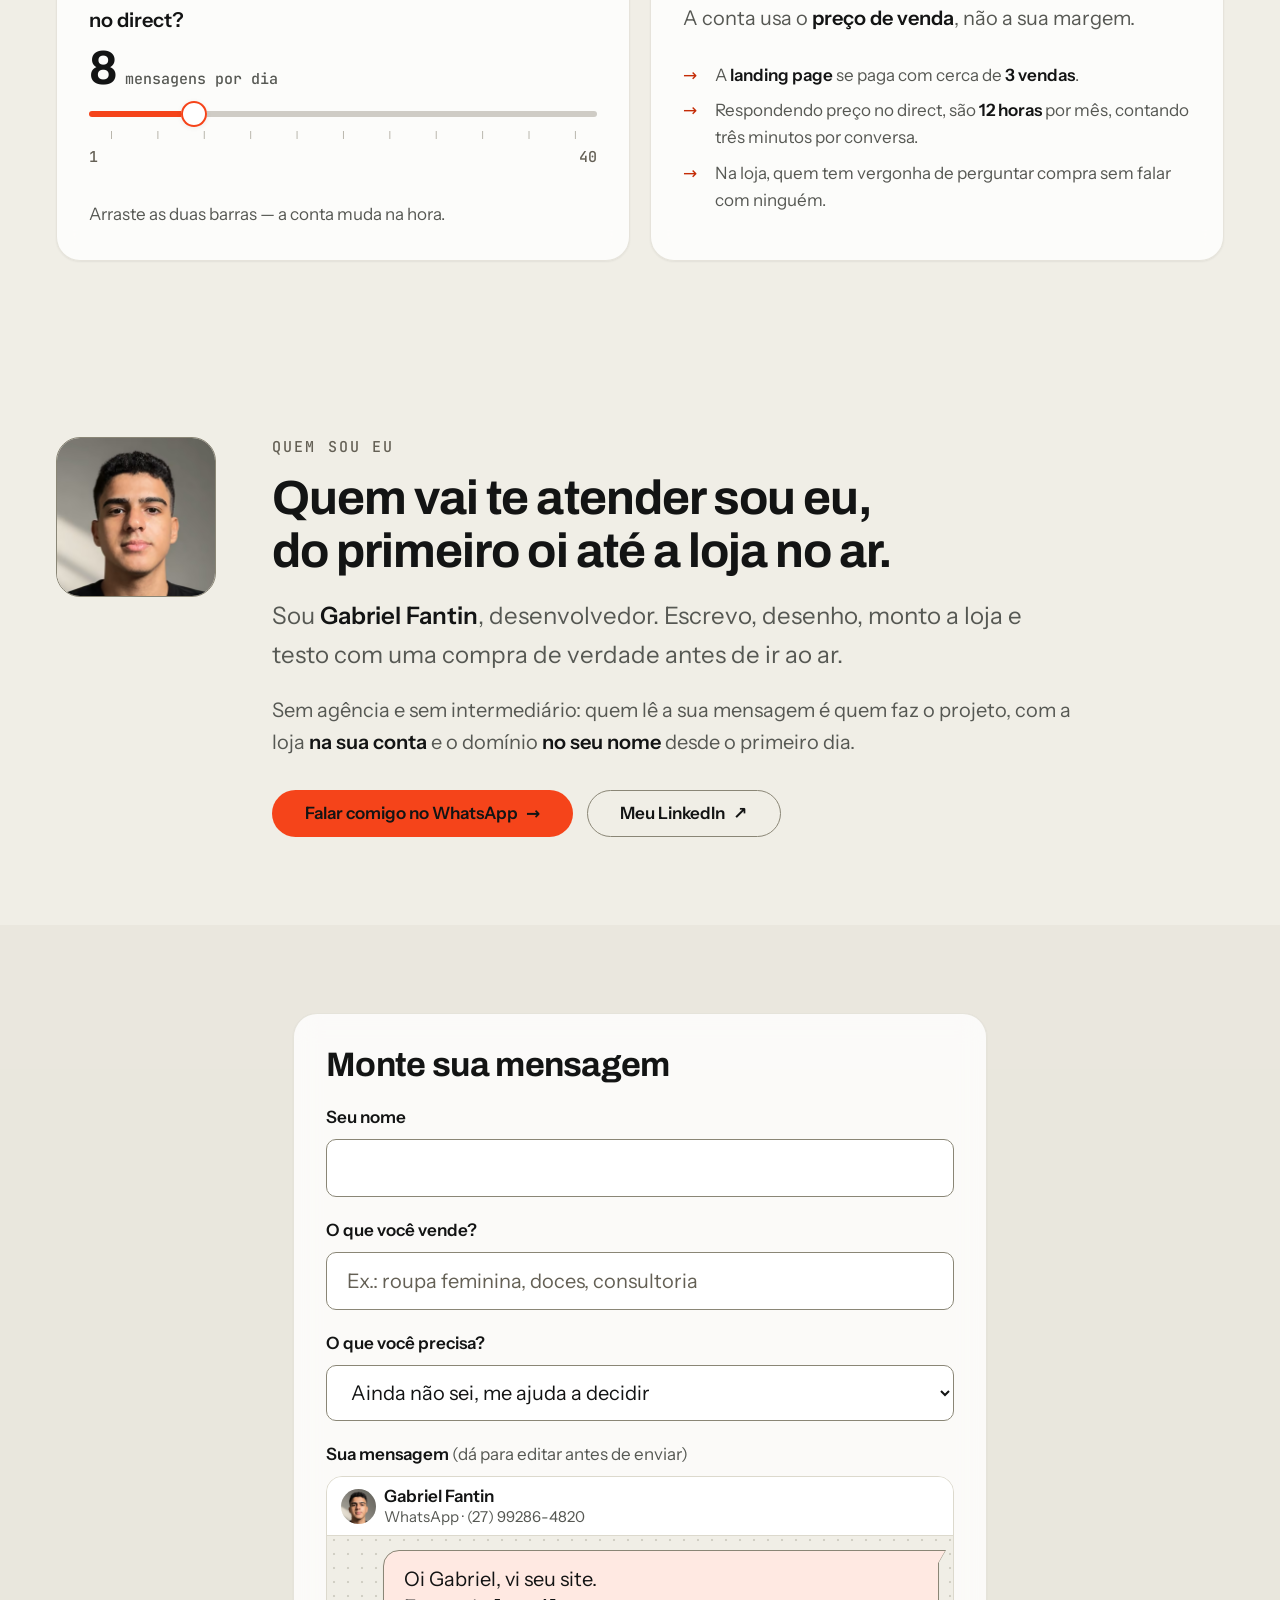
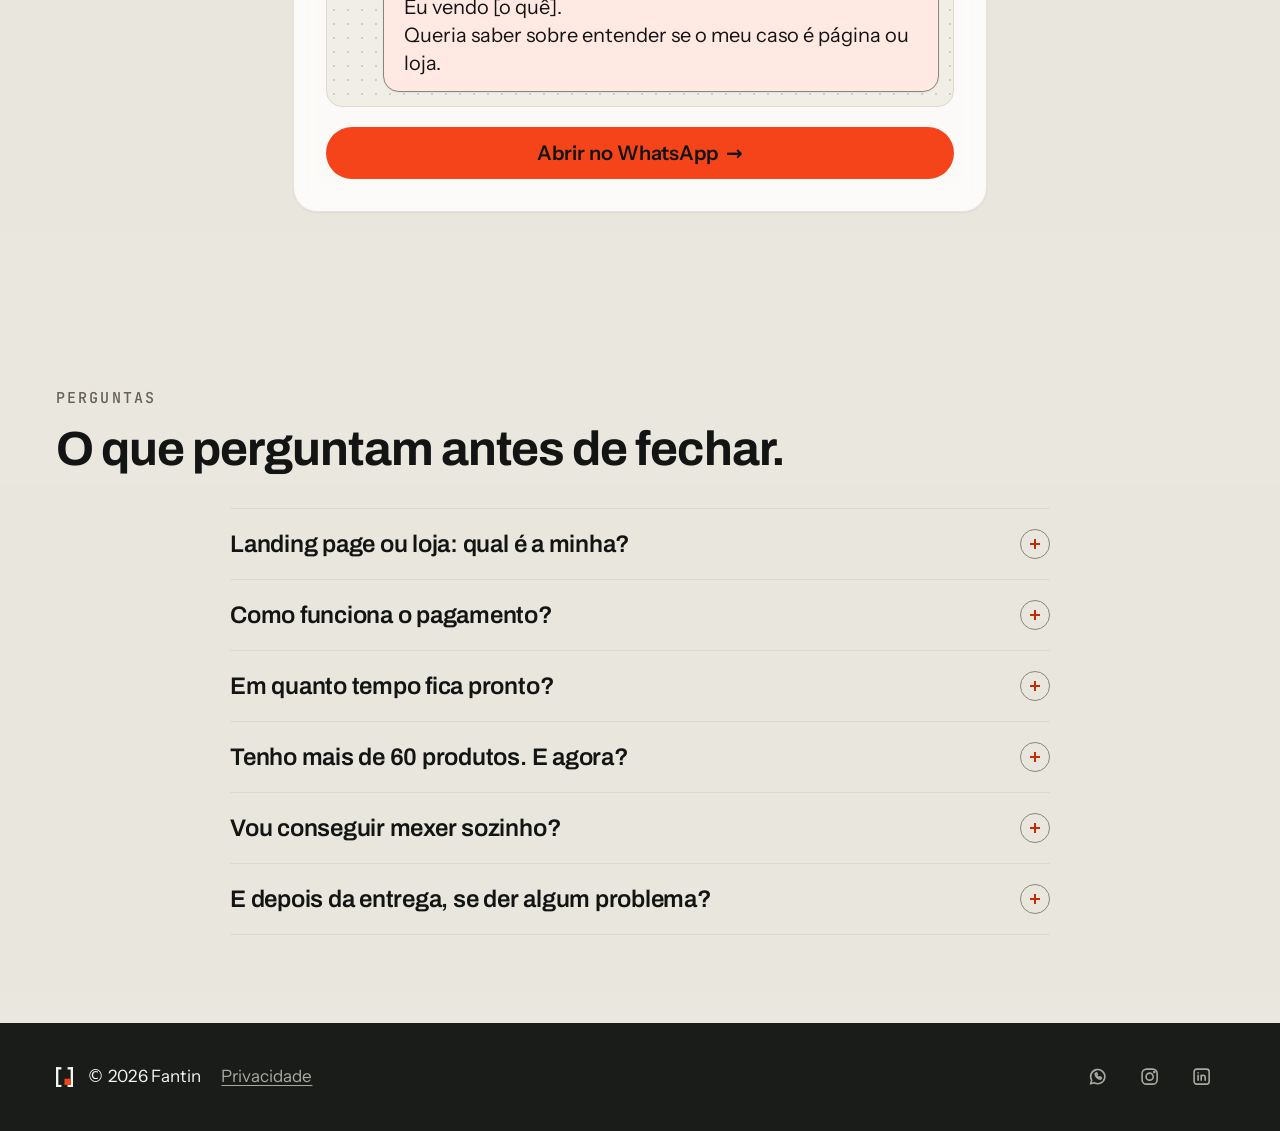
==== commit c393d10b: "Corta frases de apoio redundantes em algumas secoes Tira instrucao obvia do filme, junta dois paragr" ====
--- a/index.html
+++ b/index.html
@@ -228,7 +228,7 @@
     <div class="cabeca">
       <p class="eyebrow">Exemplo ilustrativo</p>
       <h2 id="filme-titulo">Domingo, 23h. Você dormindo, e a loja vendendo.</h2>
-      <p class="lead">Role devagar e veja uma venda acontecer sozinha. Loja e valores são de exemplo.</p>
+      <p class="lead">Loja e valores são de exemplo.</p>
     </div>
 
     <div class="filme-corpo">
@@ -588,7 +588,7 @@
           <input class="faixa-range" id="cmsg" type="range" min="1" max="40" step="1" value="8" aria-valuetext="8 mensagens por dia">
           <div class="reguas" aria-hidden="true"><span>1</span><span>40</span></div>
         </div>
-        <p class="muted conta-dica">Arraste as duas barras. A conta do lado muda junto, na hora.</p>
+        <p class="muted conta-dica">Arraste as duas barras — a conta muda na hora.</p>
       </div>
 
       <!-- Os números aqui correm até o valor novo (ver conta() no script), por
@@ -631,9 +631,7 @@
       <p class="eyebrow">Quem sou eu</p>
       <h2 id="quem-titulo">Quem vai te atender sou eu, do primeiro oi até a loja no ar.</h2>
       <p class="quem-lead">Sou <b>Gabriel Fantin</b>, desenvolvedor. Escrevo, desenho, monto a loja e testo com uma compra de verdade antes de ir ao ar.</p>
-      <p>Sem agência e sem intermediário: quem lê a sua mensagem é quem faz o projeto.</p>
-      <p>A loja nasce <b>na sua conta</b> e o domínio fica <b>no seu nome</b> desde o primeiro
-      dia. Tudo o que eu construo é seu.</p>
+      <p>Sem agência e sem intermediário: quem lê a sua mensagem é quem faz o projeto, com a loja <b>na sua conta</b> e o domínio <b>no seu nome</b> desde o primeiro dia.</p>
       <div class="quem-acoes">
         <a class="btn btn--primary" href="https://wa.me/5527992864820?text=Oi%20Gabriel%2C%20vi%20seu%20site." target="_blank" rel="noopener" data-evt="whatsapp">Falar comigo no WhatsApp <span class="seta" aria-hidden="true">&rarr;</span></a>
         <a class="btn btn--ghost" href="https://www.linkedin.com/in/fantinn/" target="_blank" rel="noopener">Meu LinkedIn <span aria-hidden="true">&nearr;</span></a>
--- a/style.css
+++ b/style.css
@@ -1811,7 +1811,7 @@
   /* --- perguntas --- */
   .faq {
     max-width: var(--faq-max);
-    margin-top: var(--s-4);
+    margin: var(--s-4) auto 0;
     border-top: var(--borda) solid var(--linha);
   }
   .faq details { border-bottom: var(--borda) solid var(--linha); }
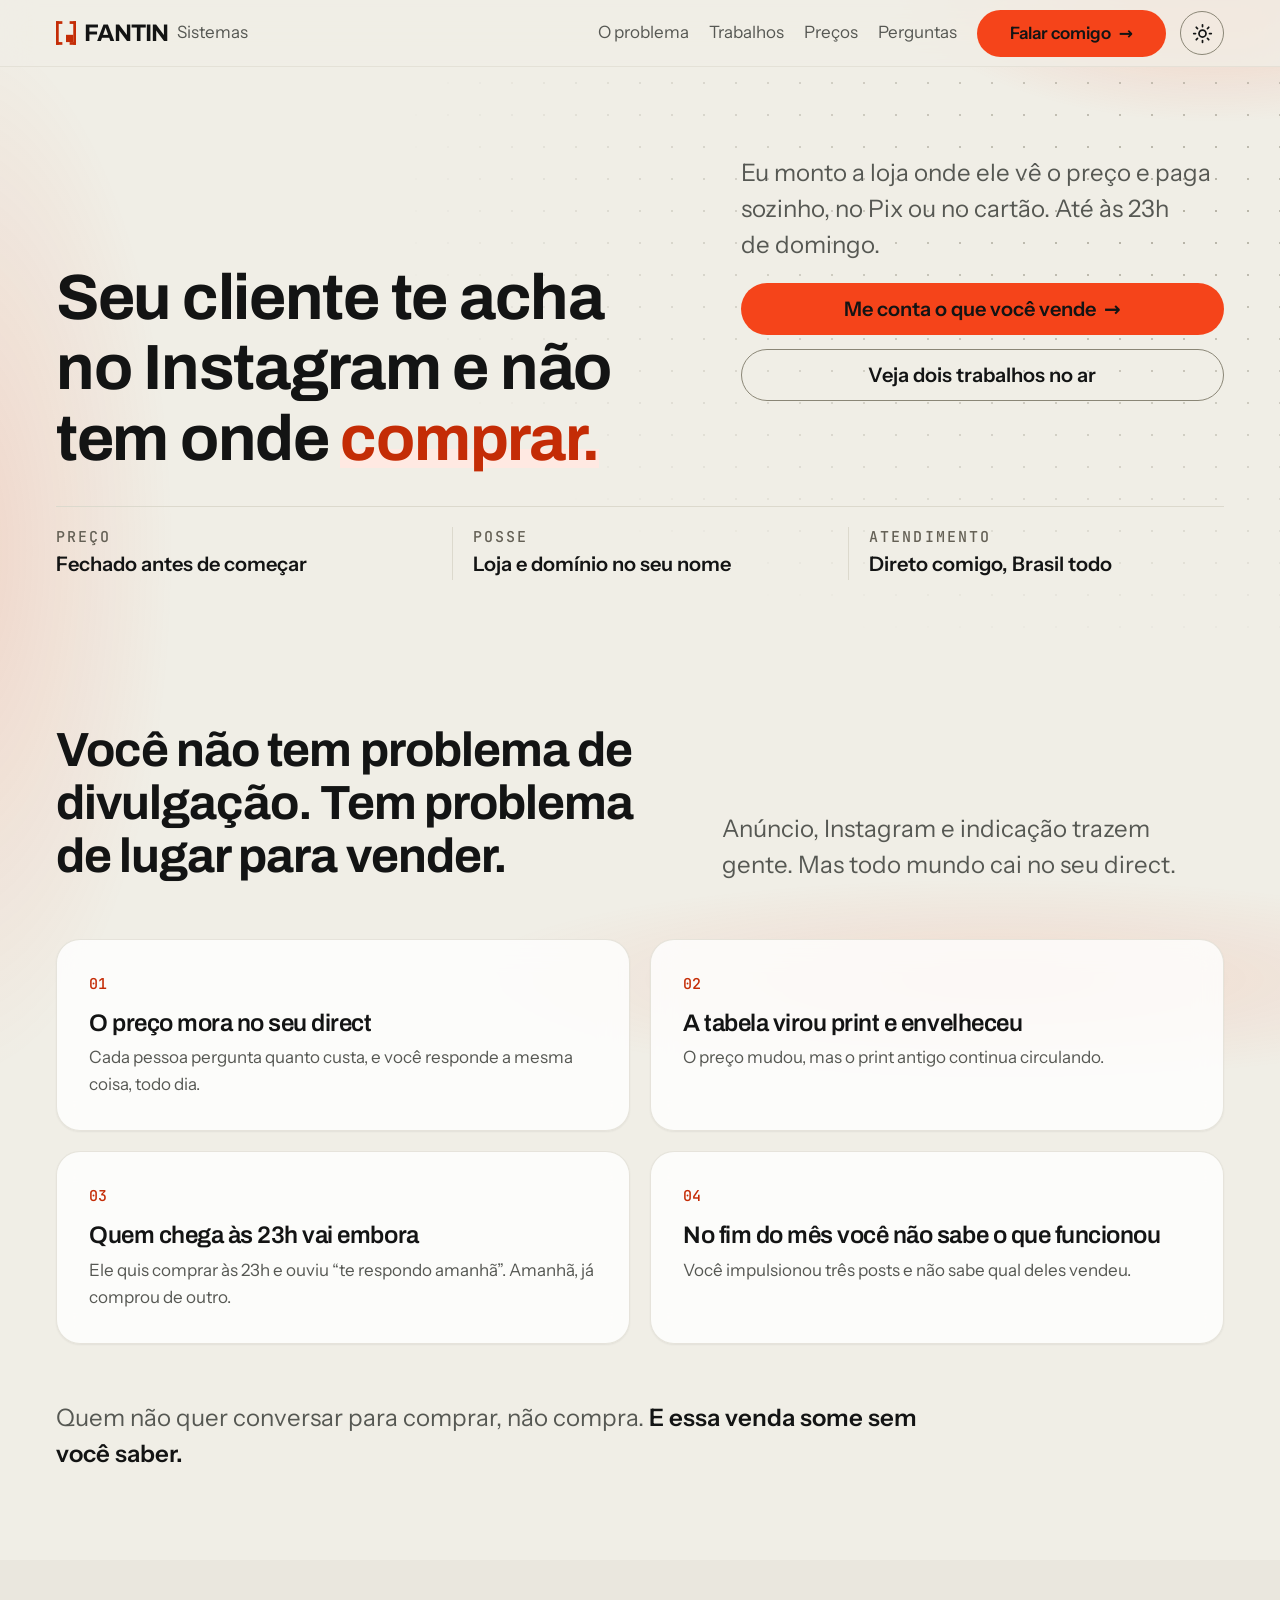
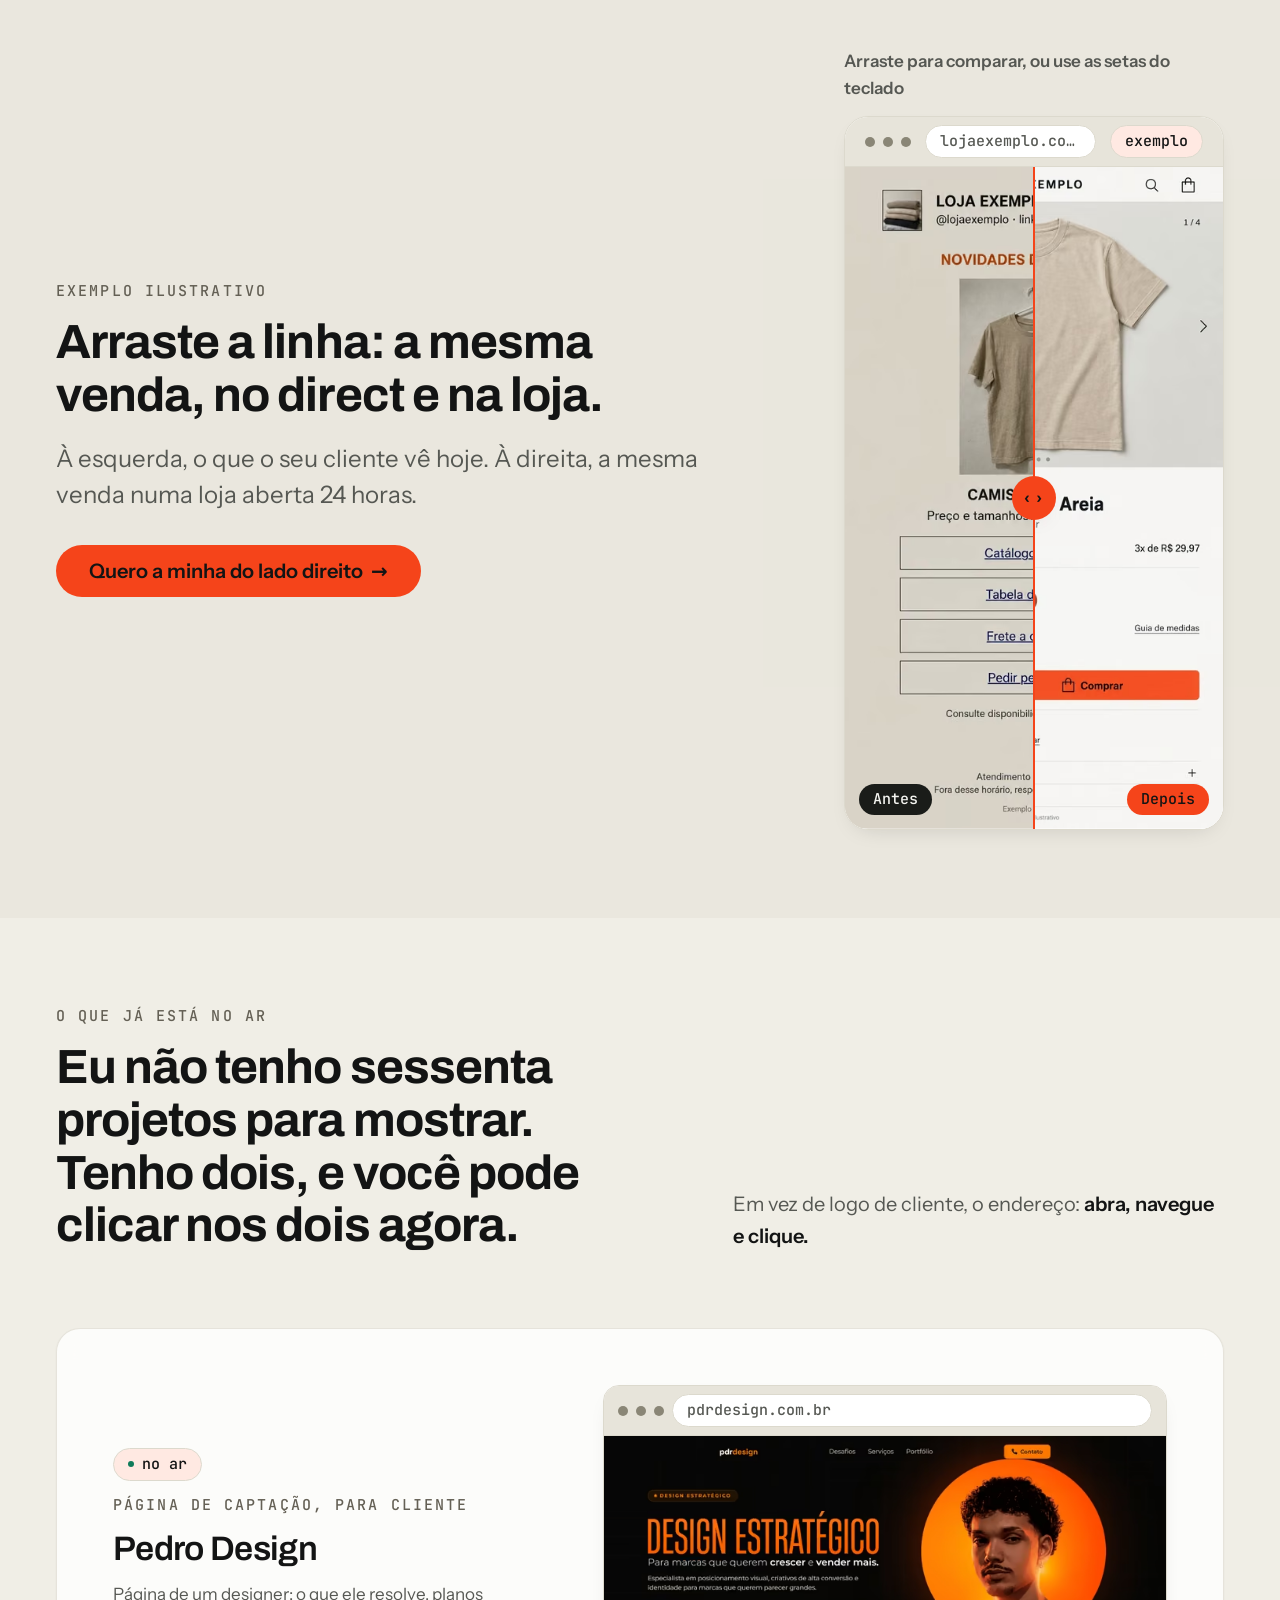
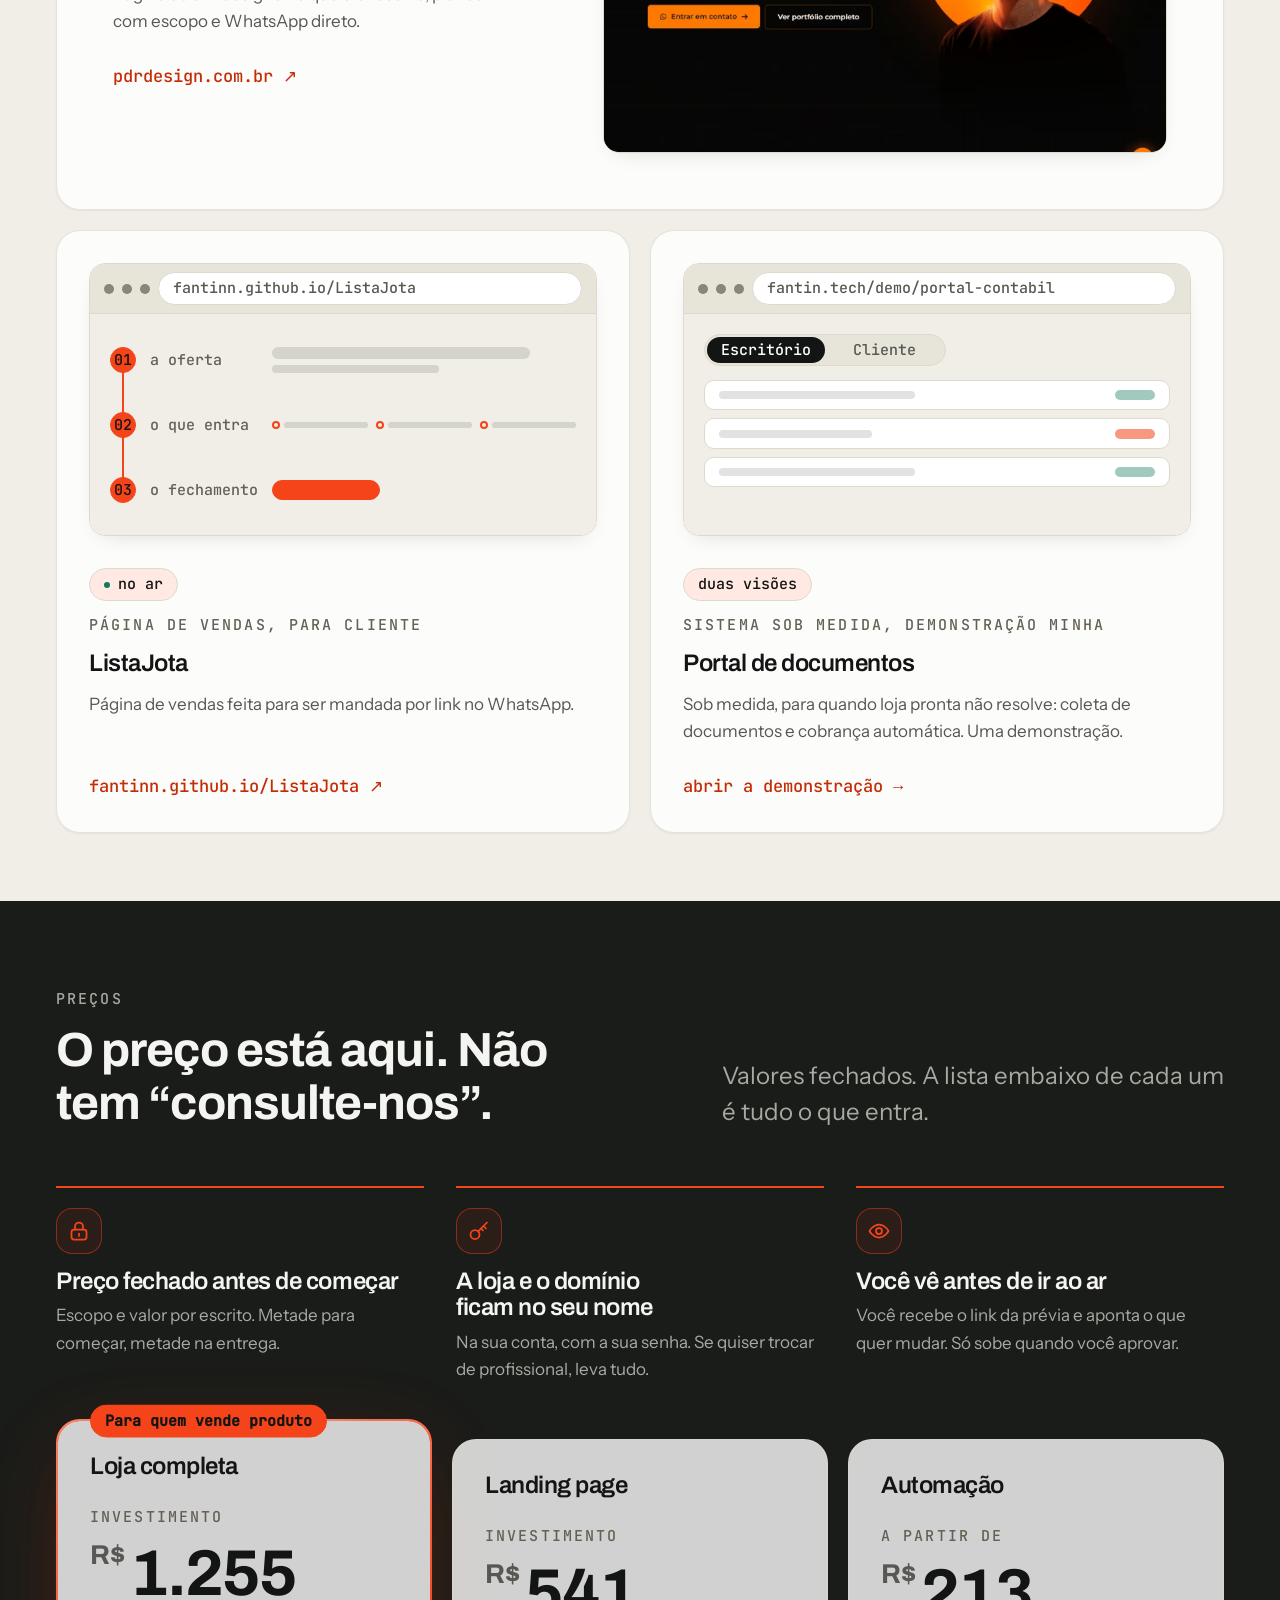
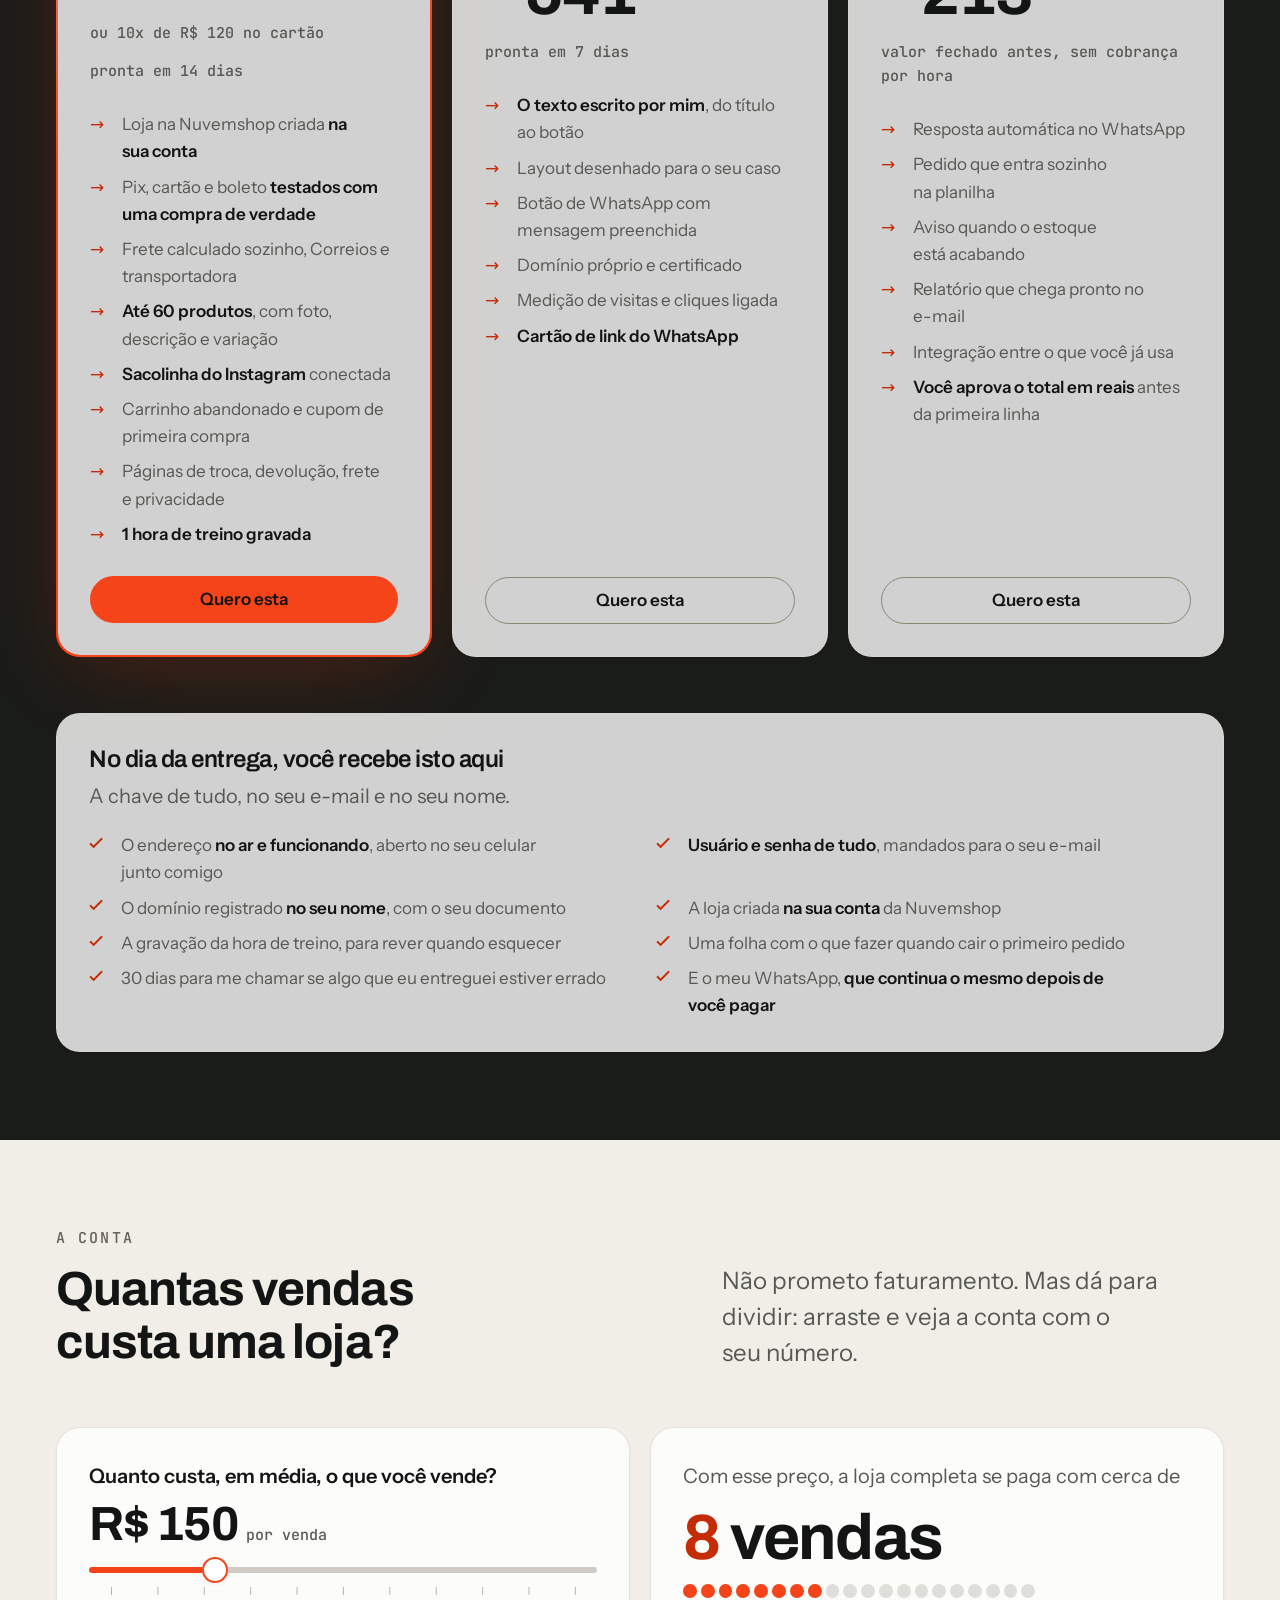
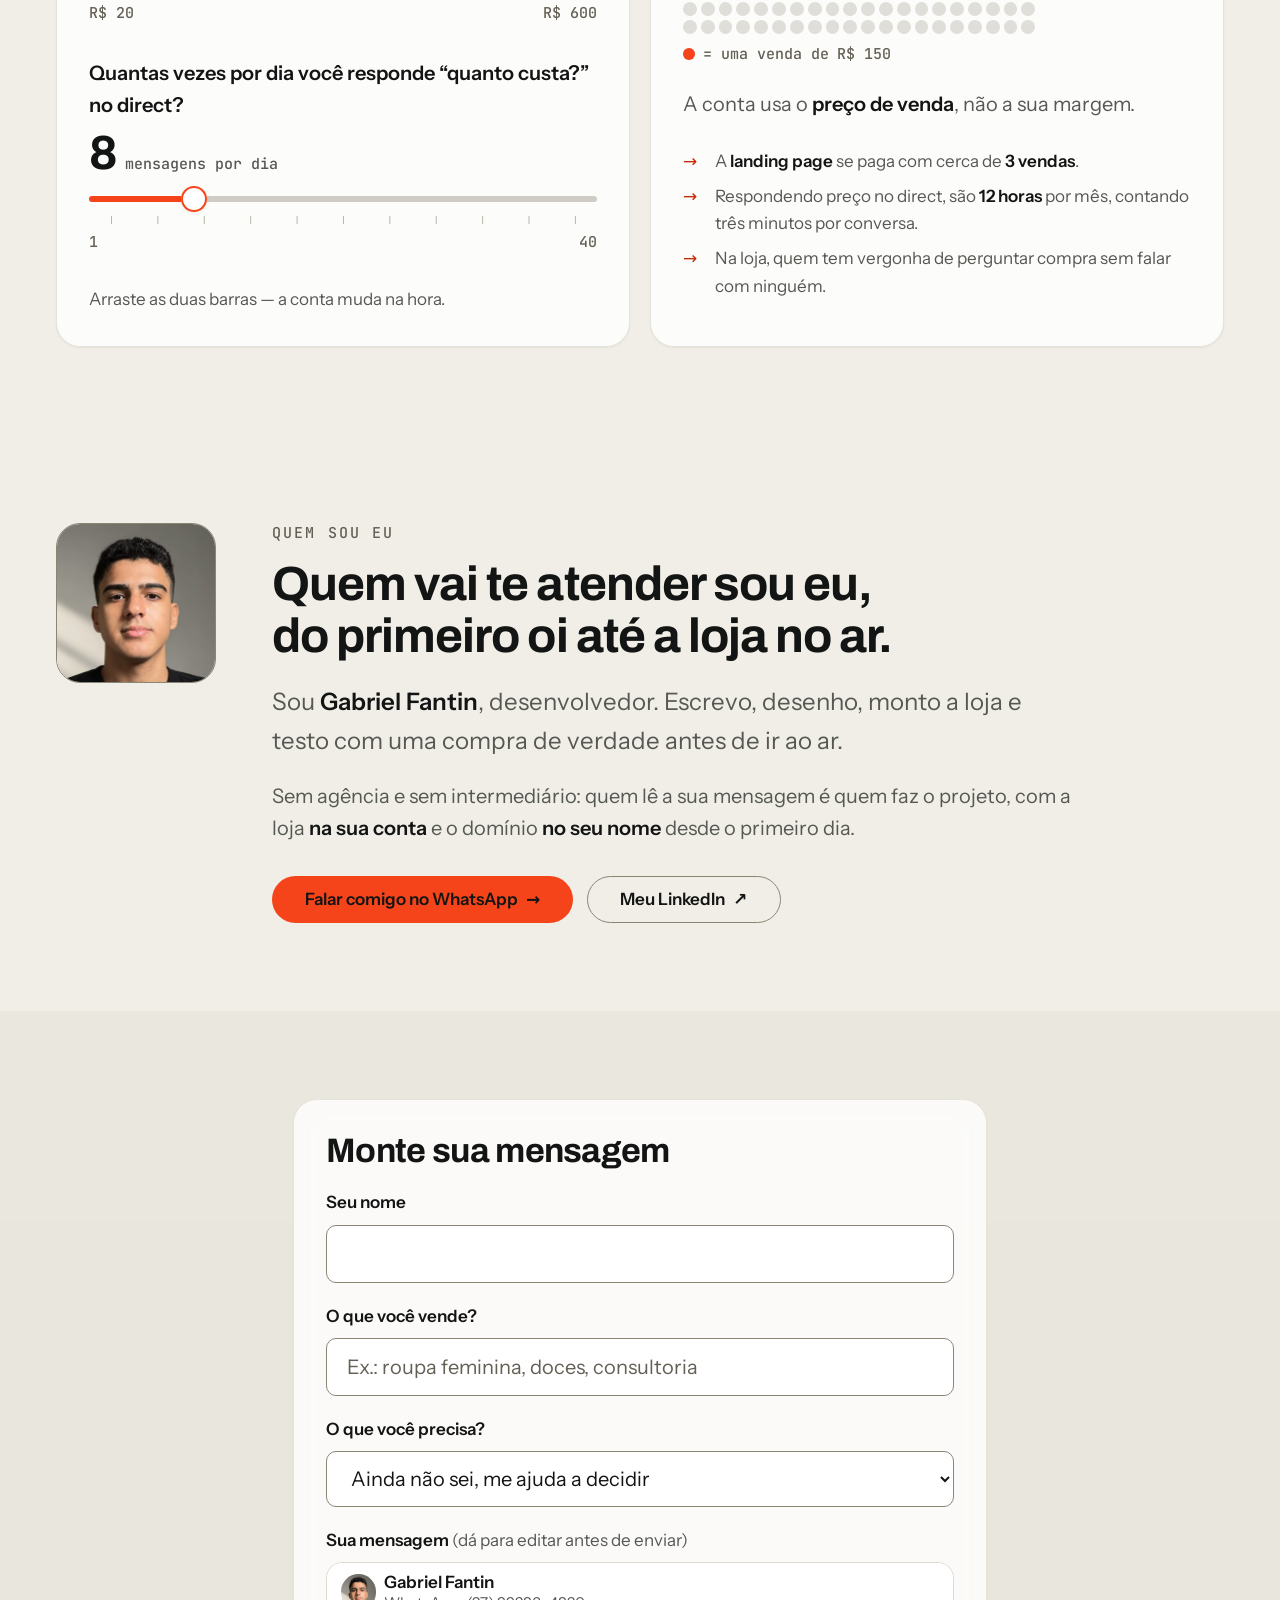
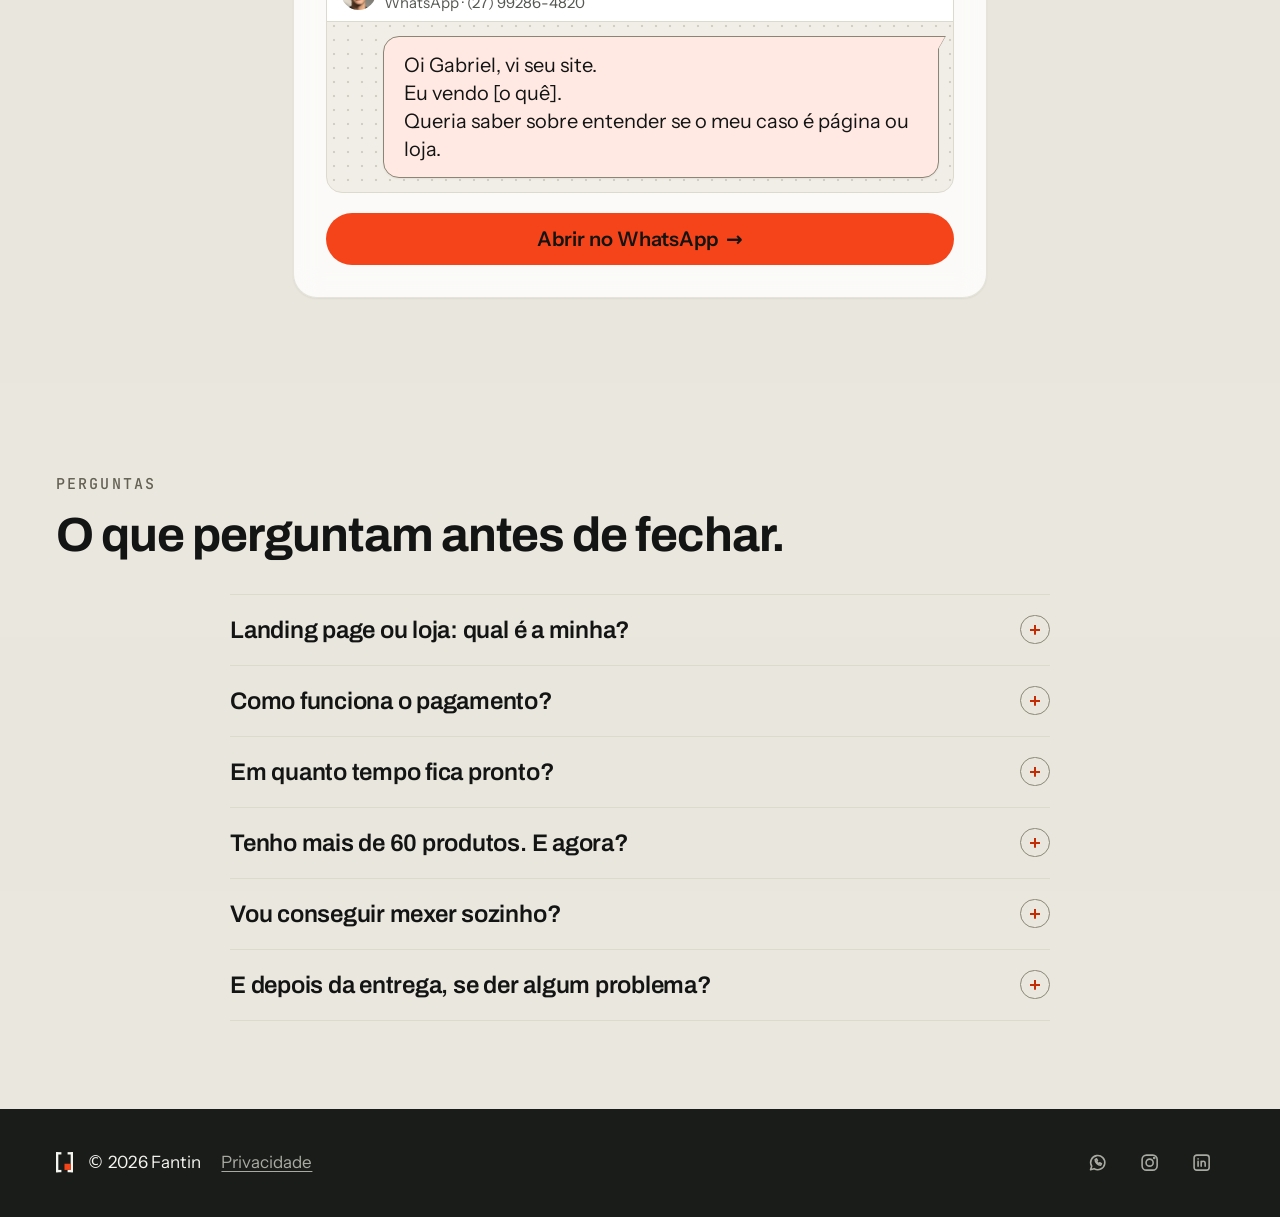
==== commit 84411066: "Remove a secao #filme e o eyebrow do heroi O scrollytelling "domingo 23h" e o mockup de celular saem" ====
--- a/index.html
+++ b/index.html
@@ -165,7 +165,6 @@
 <section class="hero" id="topo" aria-labelledby="hero-titulo">
   <div class="hero-luz" aria-hidden="true"></div>
   <div class="wrap">
-    <p class="eyebrow">Landing pages, lojas online e automação</p>
     <h1 id="hero-titulo">Seu cliente te acha no Instagram e não tem onde <span class="destaque">comprar.</span></h1>
     <p class="lead">Eu monto a loja onde ele vê o preço e paga sozinho, no Pix ou no cartão. Até às 23h de domingo.</p>
     <div class="hero-cta">
@@ -213,105 +212,6 @@
     </ol>
 
     <p class="dores-pe">Quem não quer conversar para comprar, não compra. <b>E essa venda some sem você saber.</b></p>
-  </div>
-</section>
-
-<!-- ═══ filme: uma venda às 23h ═════════════════════════════════════════
-     Scrollytelling: a lista é o conteúdo de verdade; o celular ao lado é
-     decoração (aria-hidden), fica parado na tela e troca de cena conforme
-     a etapa que cruza a faixa de leitura. Exemplo ilustrativo marcado em
-     três lugares (rótulo, texto de apoio e etiqueta na tela): loja,
-     produto e valores são fictícios. Sem JavaScript, o celular mostra a
-     última cena e as etapas ficam em lista comum. -->
-<section class="faixa filme" id="filme" aria-labelledby="filme-titulo">
-  <div class="wrap">
-    <div class="cabeca">
-      <p class="eyebrow">Exemplo ilustrativo</p>
-      <h2 id="filme-titulo">Domingo, 23h. Você dormindo, e a loja vendendo.</h2>
-      <p class="lead">Loja e valores são de exemplo.</p>
-    </div>
-
-    <div class="filme-corpo">
-      <ol class="filme-passos">
-        <li class="filme-passo" data-hora="23:04">
-          <span class="filme-hora">23:04</span>
-          <h3>Ele para no seu post</h3>
-          <p>Rolando o feed antes de dormir, ele toca no link da bio.</p>
-        </li>
-        <li class="filme-passo" data-hora="23:05">
-          <span class="filme-hora">23:05</span>
-          <h3>O preço já está na tela</h3>
-          <p>Foto, preço, parcelamento e frete. Ele escolhe o M sem perguntar nada.</p>
-        </li>
-        <li class="filme-passo" data-hora="23:07">
-          <span class="filme-hora">23:07</span>
-          <h3>Paga no Pix, sozinho</h3>
-          <p>O código já vem com desconto, e o pagamento se confirma sozinho.</p>
-        </li>
-        <li class="filme-passo" data-hora="23:08">
-          <span class="filme-hora">23:08</span>
-          <h3>Você acorda com a venda feita</h3>
-          <p>O pedido chega pago, pronto para separar. Você dormiu; a loja, não.</p>
-        </li>
-      </ol>
-
-      <div class="filme-palco">
-        <div class="celular" aria-hidden="true">
-          <div class="tela">
-            <div class="tela-status"><span class="tela-hora">23:08</span><span class="tela-icones"><i></i><i></i><i></i></span></div>
-            <div class="tela-barras"><i></i><i></i><i></i><i data-ativa></i></div>
-
-            <div class="cena cena-post">
-              <div class="ig-topo"><span class="ig-avatar"></span><b>lojaexemplo</b><span class="ig-seguir">Seguir</span></div>
-              <div class="cel-foto"><span class="cel-produto"></span></div>
-              <div class="ig-acoes"><i></i><i></i><i></i></div>
-              <p class="ig-legenda"><b>lojaexemplo</b> Chegou a camiseta de algodão, cor areia. Preço e tamanhos no link da bio.</p>
-              <span class="ig-link">lojaexemplo.com.br<span class="toque"></span></span>
-            </div>
-
-            <div class="cena cena-loja">
-              <div class="cel-topo"><b>Loja Exemplo</b><span>Sacola</span></div>
-              <div class="cel-foto"><span class="cel-produto"></span></div>
-              <p class="loja-nome">Camiseta de algodão, cor areia</p>
-              <p class="loja-preco"><b>R$ 89,90</b><span>3x sem juros · 5% off no Pix</span></p>
-              <div class="loja-tam"><span>P</span><span class="loja-m">M</span><span>G</span><span>GG</span></div>
-              <p class="loja-frete">Frete grátis · chega em 3 dias úteis</p>
-              <span class="cel-botao loja-comprar">Comprar agora</span>
-            </div>
-
-            <div class="cena cena-pix">
-              <div class="cel-topo"><b>Pagamento</b><span>1 item</span></div>
-              <p class="pix-rot">Pague com Pix</p>
-              <div class="pix-qr"><svg viewBox="0 0 21 21" focusable="false"><path d="M0 0h7v1h-7zM8 0h2v1h-2zM11 0h1v1h-1zM14 0h7v1h-7zM0 1h1v1h-1zM6 1h1v1h-1zM8 1h2v1h-2zM11 1h2v1h-2zM14 1h1v1h-1zM20 1h1v1h-1zM0 2h1v1h-1zM2 2h3v1h-3zM6 2h1v1h-1zM8 2h3v1h-3zM12 2h1v1h-1zM14 2h1v1h-1zM16 2h3v1h-3zM20 2h1v1h-1zM0 3h1v1h-1zM2 3h3v1h-3zM6 3h1v1h-1zM8 3h1v1h-1zM12 3h1v1h-1zM14 3h1v1h-1zM16 3h3v1h-3zM20 3h1v1h-1zM0 4h1v1h-1zM2 4h3v1h-3zM6 4h1v1h-1zM9 4h1v1h-1zM11 4h2v1h-2zM14 4h1v1h-1zM16 4h3v1h-3zM20 4h1v1h-1zM0 5h1v1h-1zM6 5h1v1h-1zM8 5h2v1h-2zM11 5h1v1h-1zM14 5h1v1h-1zM20 5h1v1h-1zM0 6h7v1h-7zM8 6h1v1h-1zM10 6h1v1h-1zM12 6h1v1h-1zM14 6h7v1h-7zM9 7h1v1h-1zM11 7h2v1h-2zM0 8h1v1h-1zM2 8h2v1h-2zM5 8h3v1h-3zM10 8h1v1h-1zM15 8h1v1h-1zM17 8h2v1h-2zM20 8h1v1h-1zM1 9h1v1h-1zM7 9h1v1h-1zM11 9h1v1h-1zM16 9h1v1h-1zM0 10h2v1h-2zM3 10h6v1h-6zM10 10h3v1h-3zM14 10h2v1h-2zM20 10h1v1h-1zM0 11h2v1h-2zM4 11h2v1h-2zM7 11h2v1h-2zM11 11h4v1h-4zM0 12h1v1h-1zM5 12h4v1h-4zM10 12h11v1h-11zM10 13h5v1h-5zM17 13h1v1h-1zM19 13h2v1h-2zM0 14h7v1h-7zM8 14h2v1h-2zM11 14h2v1h-2zM15 14h1v1h-1zM17 14h1v1h-1zM0 15h1v1h-1zM6 15h1v1h-1zM9 15h3v1h-3zM15 15h2v1h-2zM0 16h1v1h-1zM2 16h3v1h-3zM6 16h1v1h-1zM10 16h1v1h-1zM12 16h5v1h-5zM19 16h1v1h-1zM0 17h1v1h-1zM2 17h3v1h-3zM6 17h1v1h-1zM10 17h5v1h-5zM0 18h1v1h-1zM2 18h3v1h-3zM6 18h1v1h-1zM8 18h1v1h-1zM14 18h1v1h-1zM16 18h1v1h-1zM19 18h2v1h-2zM0 19h1v1h-1zM6 19h1v1h-1zM10 19h3v1h-3zM15 19h1v1h-1zM19 19h1v1h-1zM0 20h7v1h-7zM8 20h2v1h-2zM14 20h1v1h-1zM17 20h4v1h-4z"/></svg></div>
-              <p class="pix-valor"><b>R$ 85,40</b><span>já com 5% off no Pix</span></p>
-              <div class="pix-resumo">
-                <p>Camiseta de algodão, M <b>R$ 89,90</b></p>
-                <p>Desconto no Pix <b>− R$ 4,50</b></p>
-                <p>Frete <b>grátis</b></p>
-              </div>
-              <span class="cel-botao cel-botao--linha">Copiar código Pix</span>
-              <p class="pix-ok"><span class="dot"></span>Pix aprovado</p>
-            </div>
-
-            <div class="cena cena-aviso" data-ativa>
-              <p class="bloq-hora">23:08</p>
-              <p class="bloq-dia">domingo</p>
-              <div class="notif">
-                <span class="notif-icone"></span>
-                <div class="notif-texto">
-                  <p class="notif-topo"><b>Loja Exemplo</b><span>agora</span></p>
-                  <p class="notif-titulo">Novo pedido pago · R$ 85,40</p>
-                  <p>Camiseta de algodão, M. Pix aprovado, pronto para separar.</p>
-                </div>
-              </div>
-              <div class="bloq-atalhos"><i></i><i></i></div>
-            </div>
-
-            <span class="tag tela-tag">exemplo</span>
-          </div>
-        </div>
-      </div>
-    </div>
   </div>
 </section>
 
@@ -1373,28 +1273,23 @@
 
   /* ═══ barra do WhatsApp no celular ════════════════════════════════════
      Aparece depois que o herói sai da tela e some quando a chamada final
-     entra — dois botões iguais na mesma tela só atrapalham. Também sai
-     durante o filme, que precisa da tela inteira. */
+     entra — dois botões iguais na mesma tela só atrapalham. */
   (function barra() {
     var barraZap = document.getElementById("barra-zap");
     var heroi = document.querySelector(".hero");
     var fim = document.getElementById("contato");
-    var filme = document.getElementById("filme");
     var aviso = document.getElementById("consent");
     if (!barraZap || !heroi || !fim || !("IntersectionObserver" in window)) return;
 
-    var passouDoHeroi = false, noFim = false, noFilme = false;
+    var passouDoHeroi = false, noFim = false;
     function decidir() {
       var avisoAberto = aviso && !aviso.hidden;
-      if (passouDoHeroi && !noFim && !noFilme && !avisoAberto) barraZap.setAttribute("data-on", "");
+      if (passouDoHeroi && !noFim && !avisoAberto) barraZap.setAttribute("data-on", "");
       else barraZap.removeAttribute("data-on");
     }
     new IntersectionObserver(function (e) { passouDoHeroi = !e[0].isIntersecting; decidir(); },
       { rootMargin: "-40px 0px 0px 0px" }).observe(heroi);
     new IntersectionObserver(function (e) { noFim = e[0].isIntersecting; decidir(); }).observe(fim);
-    // o filme precisa da tela inteira: a barra sai enquanto ele ocupa o meio da tela
-    if (filme) new IntersectionObserver(function (e) { noFilme = e[0].isIntersecting; decidir(); },
-      { rootMargin: "-50% 0px -50% 0px" }).observe(filme);
     if (aviso && "MutationObserver" in window) {
       new MutationObserver(decidir).observe(aviso, { attributes: true, attributeFilter: ["hidden"] });
     }
@@ -1467,56 +1362,6 @@
 
     vigiar(trabalhos, 0.5, "0px");
     vigiar(precos, 0, "0px 0px -18% 0px");
-  })();
-
-  /* ═══ filme: uma venda às 23h ═════════════════════════════════════════
-     A etapa que cruza uma faixa fina da tela vira a atual: ela acende
-     (aria-current) e o celular troca para a cena dela. No computador a
-     faixa fica no meio; no celular, mais embaixo, abaixo do aparelho
-     preso no topo. */
-  (function filme() {
-    var secao = document.getElementById("filme");
-    if (!secao || !("IntersectionObserver" in window)) return;
-    var passos = Array.from(secao.querySelectorAll(".filme-passo"));
-    var cenas = Array.from(secao.querySelectorAll(".cena"));
-    var barras = Array.from(secao.querySelectorAll(".tela-barras i"));
-    var hora = secao.querySelector(".tela-hora");
-    if (passos.length !== cenas.length) return;
-    var computador = window.matchMedia("(min-width: 1000px)");
-    var observador = null, atual = -1;
-    function linha() { return window.innerHeight * (computador.matches ? .505 : .745); }
-
-    function mostrar(n) {
-      if (n === atual) return;
-      atual = n;
-      passos.forEach(function (passo, i) {
-        if (i === n) passo.setAttribute("aria-current", "step");
-        else passo.removeAttribute("aria-current");
-        passo.toggleAttribute("data-feito", i < n);
-      });
-      cenas.forEach(function (cena, i) { cena.toggleAttribute("data-ativa", i === n); });
-      barras.forEach(function (barra, i) { barra.toggleAttribute("data-ativa", i === n); });
-      if (hora) hora.textContent = passos[n].getAttribute("data-hora");
-    }
-    function observar() {
-      if (observador) observador.disconnect();
-      observador = new IntersectionObserver(recalcular,
-        { rootMargin: computador.matches ? "-50% 0px -49% 0px" : "-74% 0px -25% 0px" });
-      passos.forEach(function (passo) { observador.observe(passo); });
-    }
-    // os observadores só avisam que algo mudou; quem decide a etapa é a
-    // posição: a última cujo topo já passou da linha de leitura
-    function recalcular() {
-      var y = linha(), n = 0;
-      passos.forEach(function (passo, i) { if (passo.getBoundingClientRect().top <= y) n = i; });
-      mostrar(n);
-    }
-    secao.classList.add("filme--vivo");
-    mostrar(0);
-    observar();
-    // voltando à seção depois de um salto (topo, âncora), a cena já chega certa
-    new IntersectionObserver(recalcular).observe(secao);
-    aoMudar(computador, observar);
   })();
 
   /* ═══ frase que acende ════════════════════════════════════════════════
--- a/style.css
+++ b/style.css
@@ -35,14 +35,6 @@
     --regua-h: 6px;       /* espessura da trilha das barras da conta */
     --trilho-card: 85%;   /* card no trilho do celular: sobra a ponta do próximo */
     --foto: 160px;        /* foto quadrada em "quem sou eu" */
-    --celular-h: 600px;   /* altura do celular do filme no computador */
-    --passo-h: 70svh;     /* altura de cada etapa do filme: é o "tempo" de cada cena */
-    --celular-m: 52svh;   /* altura do celular do filme no celular (preso no topo) */
-    --cel-raio: 14% / 6.6%;    /* cantos do aparelho em %: acompanham o tamanho */
-    --tela-raio: 11.5% / 5.2%; /*   (largura / altura, proporção 9:19) */
-    --cel-1: .5em;        /* espaço dentro do celular do filme, em em: */
-    --cel-2: .875em;      /*   encolhe junto com a tela, que escala pela */
-    --cel-3: 1.25em;      /*   largura do aparelho (cqw) */
     --luz-r: 320px;       /* raio da luz que segue o mouse */
     --dur: .18s;          /* duração das transições (só transform e opacity) */
   }
@@ -630,337 +622,6 @@
     line-height: 1.5;
   }
   .dores-pe b { color: var(--tinta); }
-
-  /* --- filme: uma venda às 23h (scrollytelling) ---
-     Celular: a lista vem primeiro e o celular fica preso no topo, na frente
-     das etapas que passam por baixo. Computador: duas colunas, o celular
-     preso no meio da tela. A etapa ativa (aria-current) acende. */
-  .filme-corpo { display: flex; flex-direction: column; margin-top: var(--s-4); }
-  .filme-passos { list-style: none; }
-  .filme-passo {
-    padding: var(--s-4) 0 var(--s-4) var(--s-4);
-    border-left: var(--borda-2) solid color-mix(in srgb, var(--banda-tinta) 18%, transparent);
-  }
-  .filme-passo h3 { margin: var(--s-1) 0; font-size: var(--t-xl); }
-  .filme-passo p { max-width: 44ch; color: var(--banda-tinta-2); }
-  .filme-hora { font-family: var(--f-mono); font-size: var(--t-xs); font-weight: 500; color: var(--marca); }
-  .filme--vivo .filme-passo {
-    min-height: calc(var(--passo-h) * .52);
-    display: flex;
-    flex-direction: column;
-    justify-content: center;
-    padding-block: var(--s-3);
-    transition: border-color var(--motion-ui) var(--motion-ease);
-  }
-  .filme--vivo .filme-passo :is(h3, p, .filme-hora) {
-    color: var(--banda-tinta-2);
-    transition: color var(--motion-ui) var(--motion-ease);
-  }
-  .filme--vivo .filme-passo[aria-current] :is(h3, p) { color: var(--banda-tinta); }
-  .filme--vivo .filme-passo[aria-current] .filme-hora { color: var(--marca); }
-  .filme--vivo .filme-passo:is([aria-current], [data-feito]) { border-left-color: var(--marca); }
-
-  .filme-palco {
-    position: sticky;
-    top: var(--topo-h);
-    z-index: 1;
-    order: -1;
-    isolation: isolate;
-    display: grid;
-    place-items: center;
-    padding-block: var(--s-2);
-    background: var(--banda);
-  }
-  /* a luz da tela no quarto escuro */
-  .filme-palco::before {
-    content: "";
-    position: absolute;
-    inset: 4% 10%;
-    z-index: -1;
-    background: radial-gradient(closest-side, color-mix(in srgb, var(--marca) 42%, transparent), transparent);
-  }
-  @media (max-width: 999px) and (max-height: 600px) {
-    .filme-palco { position: relative; }
-  }
-  /* busca na página e leitor de tela: a etapa não para embaixo do celular preso */
-  @media (max-width: 999px) and (min-height: 601px) {
-    .filme-passo { scroll-margin-top: calc(var(--topo-h) + var(--celular-m) + var(--s-4)); }
-  }
-  @media (min-width: 1000px) {
-    .filme-corpo {
-      display: grid;
-      grid-template-columns: repeat(2, minmax(0, 1fr));
-      column-gap: var(--s-5);
-      margin-top: var(--s-5);
-    }
-    .filme-passos { grid-column: 1; grid-row: 1; }
-    /* sobra embaixo para o celular continuar preso enquanto a última etapa passa */
-    .filme--vivo .filme-passos { padding-bottom: calc(var(--passo-h) * .3); }
-    .filme--vivo .filme-passo { min-height: var(--passo-h); padding-block: var(--s-4); }
-    .filme-palco {
-      grid-column: 2;
-      grid-row: 1;
-      align-self: start;
-      height: calc(100svh - var(--topo-h));
-      padding-block: var(--s-4);
-      background: none;
-    }
-  }
-
-  .celular {
-    position: relative;
-    height: min(var(--celular-m), var(--celular-h));
-    aspect-ratio: 9 / 19;
-    padding: calc(var(--s-1) * .8);
-    border: var(--borda) solid color-mix(in srgb, var(--banda-tinta) 26%, transparent);
-    border-radius: var(--cel-raio);
-    background: color-mix(in srgb, var(--banda-tinta) 6%, var(--banda));
-    box-shadow: var(--sh-3);
-    container-type: inline-size;
-  }
-  @media (min-width: 1000px) {
-    .celular { height: min(var(--celular-h), calc(100svh - var(--topo-h) - var(--s-6))); }
-  }
-  .tela {
-    position: relative;
-    height: 100%;
-    overflow: hidden;
-    border-radius: var(--tela-raio);
-    background: var(--papel-2);
-    color: var(--tinta);
-    font-size: var(--t-xs);
-    font-size: 4.4cqw;
-    line-height: 1.35;
-  }
-  .tela::before {
-    content: "";
-    position: absolute;
-    top: calc(var(--cel-1) * 1.2);
-    left: 50%;
-    z-index: 4;
-    width: 30%;
-    height: 1.5em;
-    translate: -50% 0;
-    border-radius: var(--r-pill);
-    background: var(--banda);
-  }
-  .tela-status {
-    display: flex;
-    align-items: center;
-    justify-content: space-between;
-    height: 2.8em;
-    padding: var(--cel-1) var(--cel-3) 0;
-    font-size: .9em;
-    font-weight: 600;
-    font-variant-numeric: tabular-nums;
-  }
-  .tela-icones { display: flex; align-items: flex-end; gap: calc(var(--cel-1) * .4); }
-  .tela-icones i { width: .3em; height: .45em; background: currentColor; }
-  .tela-icones i:nth-child(2) { height: .65em; }
-  .tela-icones i:nth-child(3) { height: .85em; }
-  .tela-barras { display: flex; gap: calc(var(--cel-1) * .5); padding: calc(var(--cel-1) * .6) var(--cel-2) 0; }
-  .tela-barras i {
-    position: relative;
-    flex: 1;
-    height: var(--borda-2);
-    overflow: hidden;
-    border-radius: var(--r-pill);
-    background: color-mix(in srgb, var(--tinta) 16%, transparent);
-  }
-  .tela-barras i::after {
-    content: "";
-    position: absolute;
-    inset: 0;
-    background: var(--marca);
-    transform: scaleX(0);
-    transform-origin: left;
-    transition: transform var(--motion-enter) var(--motion-ease);
-  }
-  .tela-barras i:is([data-ativa], :has(~ [data-ativa]))::after { transform: none; }
-  .tela-tag {
-    position: absolute;
-    left: 50%;
-    bottom: var(--cel-1);
-    z-index: 5;
-    padding: calc(var(--cel-1) * .6) var(--cel-2);
-    translate: -50% 0;
-    font-size: max(.75em, .625rem);
-  }
-
-  /* cada cena ocupa a tela inteira; só a ativa aparece, a anterior sai por cima */
-  .cena {
-    position: absolute;
-    inset: 0;
-    display: flex;
-    flex-direction: column;
-    gap: var(--cel-1);
-    padding: calc(var(--cel-3) * 3) var(--cel-2) calc(var(--cel-3) * 2.8);
-    opacity: 0;
-    visibility: hidden;
-    transform: translateY(var(--cel-3));
-    transition: opacity var(--motion-enter) var(--motion-ease),
-                transform var(--motion-enter) var(--motion-ease),
-                visibility 0s linear var(--motion-enter);
-  }
-  .cena[data-ativa] { opacity: 1; visibility: visible; transform: none; transition-delay: 0s; }
-  .cena:has(~ .cena[data-ativa]) { transform: translateY(calc(var(--cel-3) * -1)); }
-
-  .ig-topo, .cel-topo { display: flex; align-items: center; gap: var(--cel-1); }
-  .ig-avatar {
-    width: 1.9em;
-    height: 1.9em;
-    flex: none;
-    border: var(--borda-2) solid var(--marca);
-    border-radius: var(--r-pill);
-    background: var(--marca-tint);
-  }
-  .ig-seguir { margin-left: auto; color: var(--marca-texto); font-size: .9em; font-weight: 600; }
-  .cel-foto {
-    flex: 1;
-    min-height: 0;
-    display: grid;
-    place-items: center;
-    border-radius: var(--r-md);
-    background: var(--papel-3);
-  }
-  /* a camiseta: um recorte, sem imagem */
-  .cel-produto {
-    width: 58%;
-    aspect-ratio: 1;
-    background: radial-gradient(circle at 50% 0, var(--papel-3) 0 13%, transparent 13.5%), var(--marca-tint);
-    clip-path: polygon(32% 4%, 68% 4%, 100% 20%, 88% 42%, 77% 36%, 77% 100%, 23% 100%, 23% 36%, 12% 42%, 0 20%);
-  }
-  .cena-post .cel-foto { flex: none; aspect-ratio: 4 / 5; }
-  .ig-acoes { display: flex; gap: var(--cel-1); }
-  .ig-acoes i { width: 1.3em; height: 1.3em; border: var(--borda-2) solid var(--tinta); border-radius: var(--r-pill); }
-  .ig-acoes i:first-child { border-color: var(--marca); background: var(--marca); }
-  .ig-legenda { color: var(--tinta-2); font-size: .9em; }
-  .ig-legenda b { color: var(--tinta); }
-  .ig-link {
-    position: relative;
-    align-self: flex-start;
-    padding: calc(var(--cel-1) * .7) var(--cel-2);
-    border-radius: var(--r-pill);
-    background: var(--marca-tint);
-    font-size: .9em;
-    font-weight: 600;
-  }
-  .toque {
-    position: absolute;
-    top: 50%;
-    left: 72%;
-    width: 2.6em;
-    height: 2.6em;
-    translate: -50% -50%;
-    border-radius: var(--r-pill);
-    background: color-mix(in srgb, var(--tinta) 30%, transparent);
-    opacity: 0;
-  }
-
-  .cel-topo b { font-family: var(--f-display); }
-  .cel-topo span { margin-left: auto; color: var(--tinta-2); font-size: .85em; }
-  .loja-nome { font-family: var(--f-display); font-weight: 600; }
-  .loja-preco b, .pix-valor b {
-    display: block;
-    font-family: var(--f-display);
-    font-size: 1.5em;
-    letter-spacing: -.02em;
-    line-height: 1.1;
-  }
-  .loja-preco span { color: var(--tinta-2); font-size: .85em; }
-  .loja-tam { display: flex; gap: calc(var(--cel-1) * .8); }
-  .loja-tam span {
-    flex: 1;
-    padding: calc(var(--cel-1) * .7) 0;
-    border: var(--borda) solid var(--linha-2);
-    border-radius: var(--r-sm);
-    font-size: .9em;
-    font-weight: 600;
-    text-align: center;
-  }
-  .loja-tam .loja-m { border-color: var(--tinta); background: var(--tinta); color: var(--papel-2); }
-  .loja-frete { color: var(--sucesso); font-size: .85em; font-weight: 600; }
-  .cel-botao {
-    padding: var(--cel-2) var(--cel-1);
-    border-radius: var(--r-pill);
-    background: var(--marca);
-    color: var(--marca-tinta);
-    font-size: .95em;
-    font-weight: 600;
-    line-height: 1;
-    text-align: center;
-  }
-  .cel-botao--linha { border: var(--borda) solid var(--linha-2); background: none; color: var(--tinta); }
-
-  .pix-rot { font-family: var(--f-display); font-size: 1.2em; font-weight: 700; }
-  .pix-qr {
-    align-self: center;
-    width: 62%;
-    aspect-ratio: 1;
-    padding: var(--cel-1);
-    border: var(--borda) solid var(--linha);
-    border-radius: var(--r-md);
-  }
-  .pix-qr svg { display: block; width: 100%; height: 100%; fill: currentColor; }
-  .pix-valor { text-align: center; }
-  .pix-resumo { display: grid; gap: calc(var(--cel-1) * .5); padding-top: var(--cel-1); border-top: var(--borda) solid var(--linha); font-size: .85em; }
-  .pix-resumo p { display: flex; justify-content: space-between; gap: var(--cel-1); color: var(--tinta-2); }
-  .pix-resumo b { color: var(--tinta); font-weight: 600; }
-  .cena-pix .cel-botao--linha { margin-top: auto; }
-  .pix-valor span { color: var(--sucesso); font-size: .85em; font-weight: 600; }
-  .pix-ok {
-    display: flex;
-    align-items: center;
-    justify-content: center;
-    gap: calc(var(--cel-1) * .8);
-    padding: var(--cel-1);
-    border: var(--borda) solid var(--sucesso);
-    border-radius: var(--r-pill);
-    color: var(--sucesso);
-    font-weight: 700;
-  }
-
-  /* tela de bloqueio: a notificação que o dono vê */
-  .cena-aviso {
-    z-index: 3;
-    align-items: center;
-    padding-top: calc(var(--cel-3) * 3.4);
-    background: radial-gradient(120% 70% at 50% 0, color-mix(in srgb, var(--marca) 24%, var(--banda)), var(--banda));
-    color: var(--banda-tinta);
-  }
-  .bloq-dia { color: var(--banda-tinta-2); font-weight: 500; }
-  .bloq-hora {
-    font-family: var(--f-display);
-    font-size: 4.2em;
-    font-weight: 700;
-    font-variant-numeric: tabular-nums;
-    letter-spacing: -.03em;
-    line-height: 1;
-  }
-  .notif {
-    display: flex;
-    align-items: flex-start;
-    gap: var(--cel-1);
-    width: 100%;
-    padding: var(--cel-2);
-    border-radius: var(--r-lg);
-    background: var(--papel-2);
-    color: var(--tinta);
-    box-shadow: var(--sh-2);
-    font-size: .88em;
-  }
-  .notif-icone { width: 2.2em; height: 2.2em; flex: none; border-radius: var(--r-md); background: var(--marca); }
-  .notif-topo { display: flex; justify-content: space-between; gap: var(--cel-1); color: var(--tinta-2); font-size: .9em; }
-  .notif-topo b { color: var(--tinta); }
-  .notif-titulo { font-weight: 700; }
-  .cena-aviso .notif { margin-block: auto; }
-  .bloq-atalhos { display: flex; justify-content: space-between; width: 100%; padding-inline: var(--cel-1); }
-  .bloq-atalhos i {
-    width: 2.6em;
-    height: 2.6em;
-    border-radius: var(--r-pill);
-    background: color-mix(in srgb, var(--banda-tinta) 16%, transparent);
-  }
 
   /* --- antes e depois --- */
   .ba-grade {
@@ -2365,25 +2026,6 @@
     .hero .provas { animation-delay: .34s; }
     @keyframes grifa { from { background-size: 0% .3em; } }
     .hero .destaque { animation: grifa .9s var(--motion-ease) .45s both; }
-
-    /* filme: o que acontece dentro de cada cena quando ela entra. O estado
-       final é o normal do CSS; a animação só parte de "antes" até ele. */
-    @keyframes toque {
-      0% { opacity: 0; transform: scale(.2); }
-      20% { opacity: .9; }
-      100% { opacity: 0; transform: scale(1.7); }
-    }
-    @keyframes escolhe { from { border-color: var(--linha-2); background: transparent; color: var(--tinta); } }
-    @keyframes aperta { 50% { transform: scale(.94); } }
-    @keyframes desenha { from { clip-path: inset(0 0 100% 0); } }
-    @keyframes surge { from { opacity: 0; transform: scale(.8); } }
-    @keyframes chega { from { opacity: 0; transform: translateY(-160%); } }
-    .cena[data-ativa] .toque { animation: toque .9s var(--motion-ease) .7s both; }
-    .cena[data-ativa] .loja-m { animation: escolhe var(--motion-ui) var(--motion-ease) .8s both; }
-    .cena[data-ativa] .loja-comprar { animation: aperta .32s var(--motion-ease) 1.4s; }
-    .cena[data-ativa] .pix-qr svg { animation: desenha .8s var(--motion-ease) .2s both; }
-    .cena[data-ativa] .pix-ok { animation: surge var(--motion-enter) var(--motion-mola) 1.1s both; }
-    .cena[data-ativa] .notif { animation: chega .7s var(--motion-mola) .4s both; }
   }
 
   /* entrada suave ao rolar: só transform e opacity, só onde o navegador
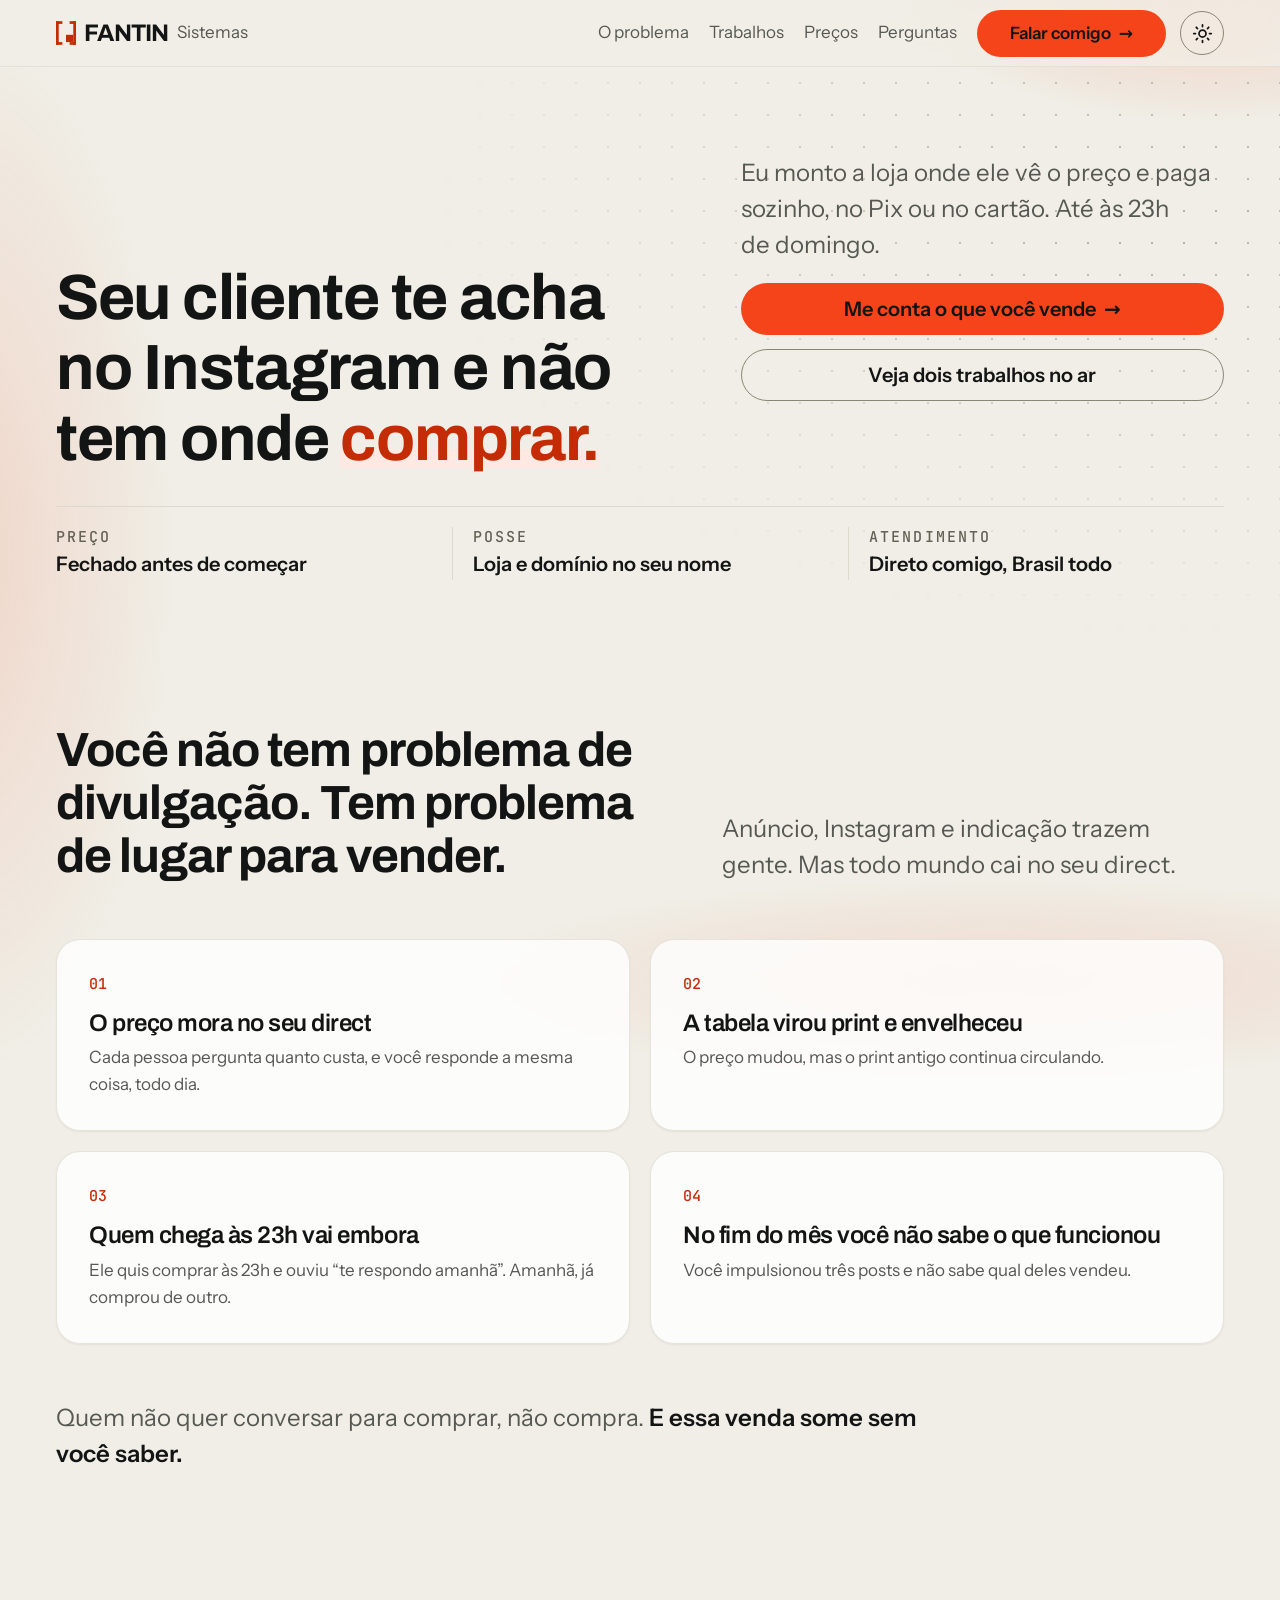
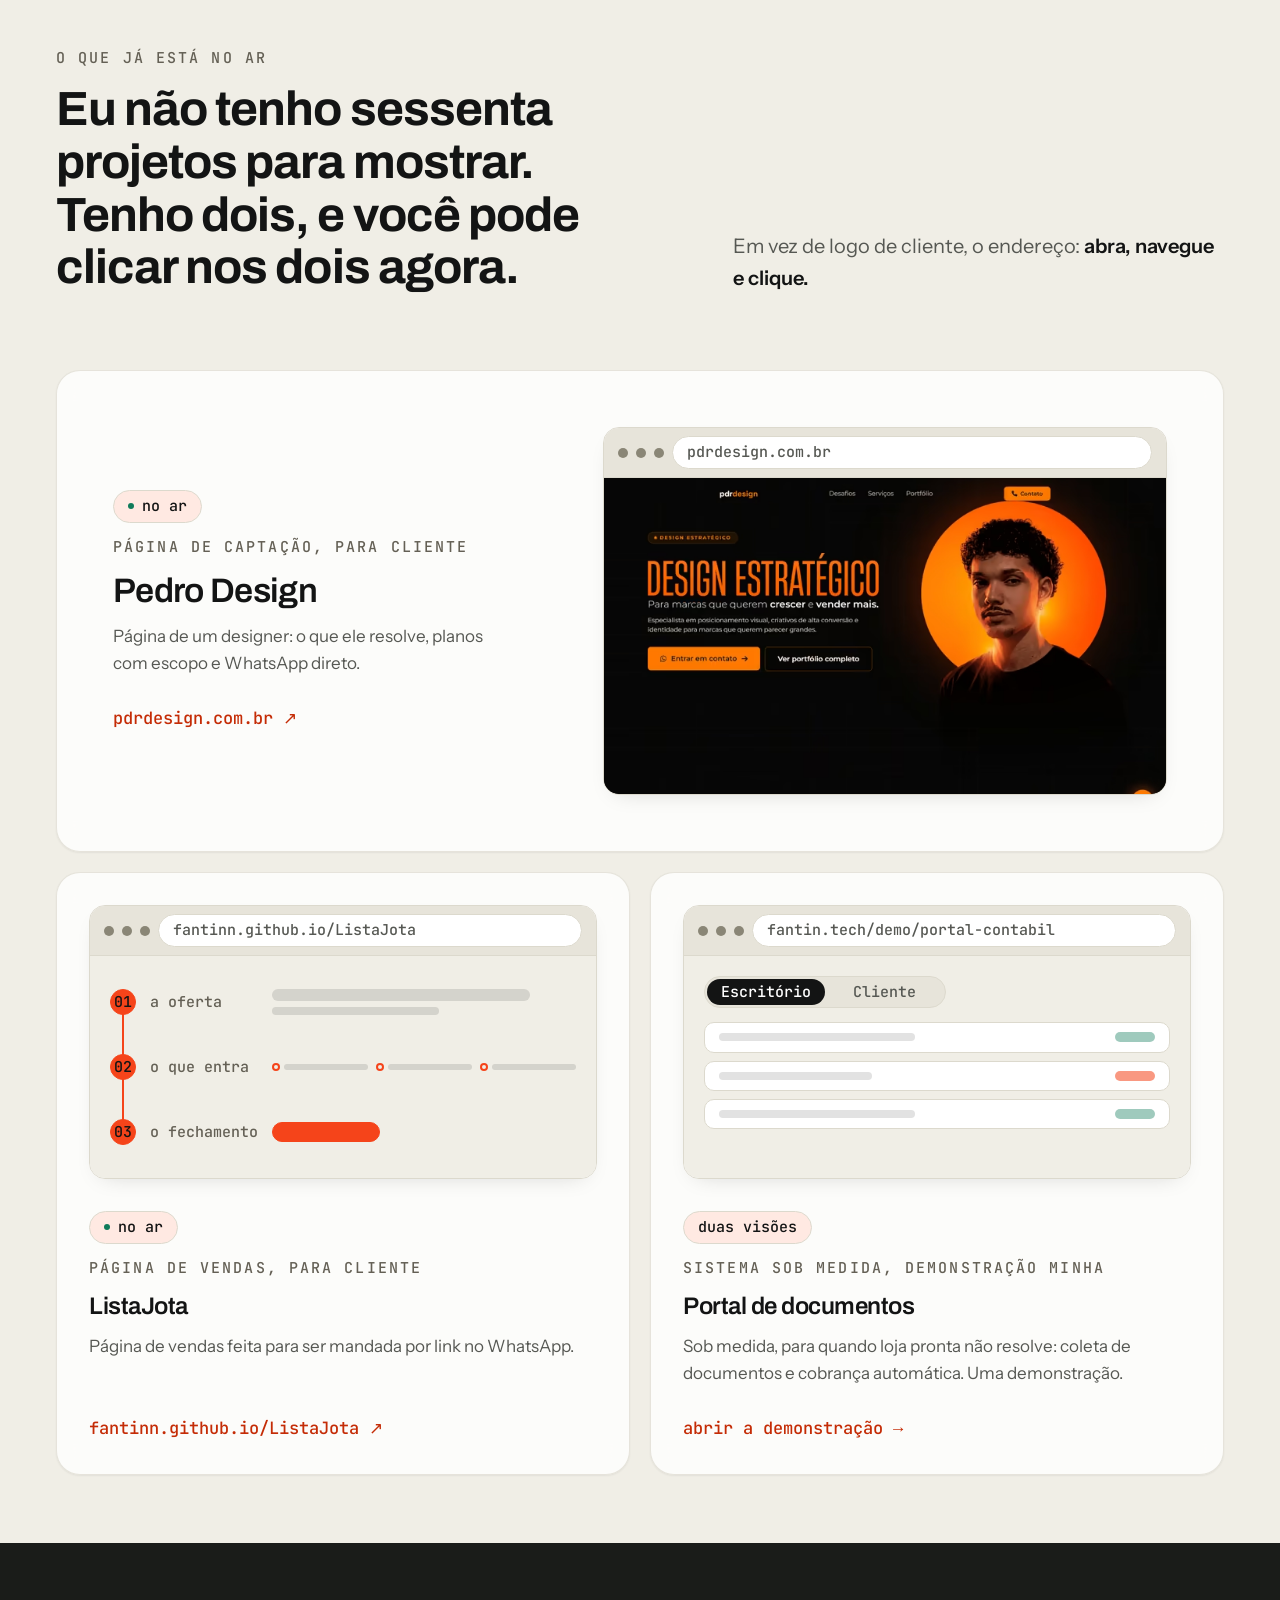
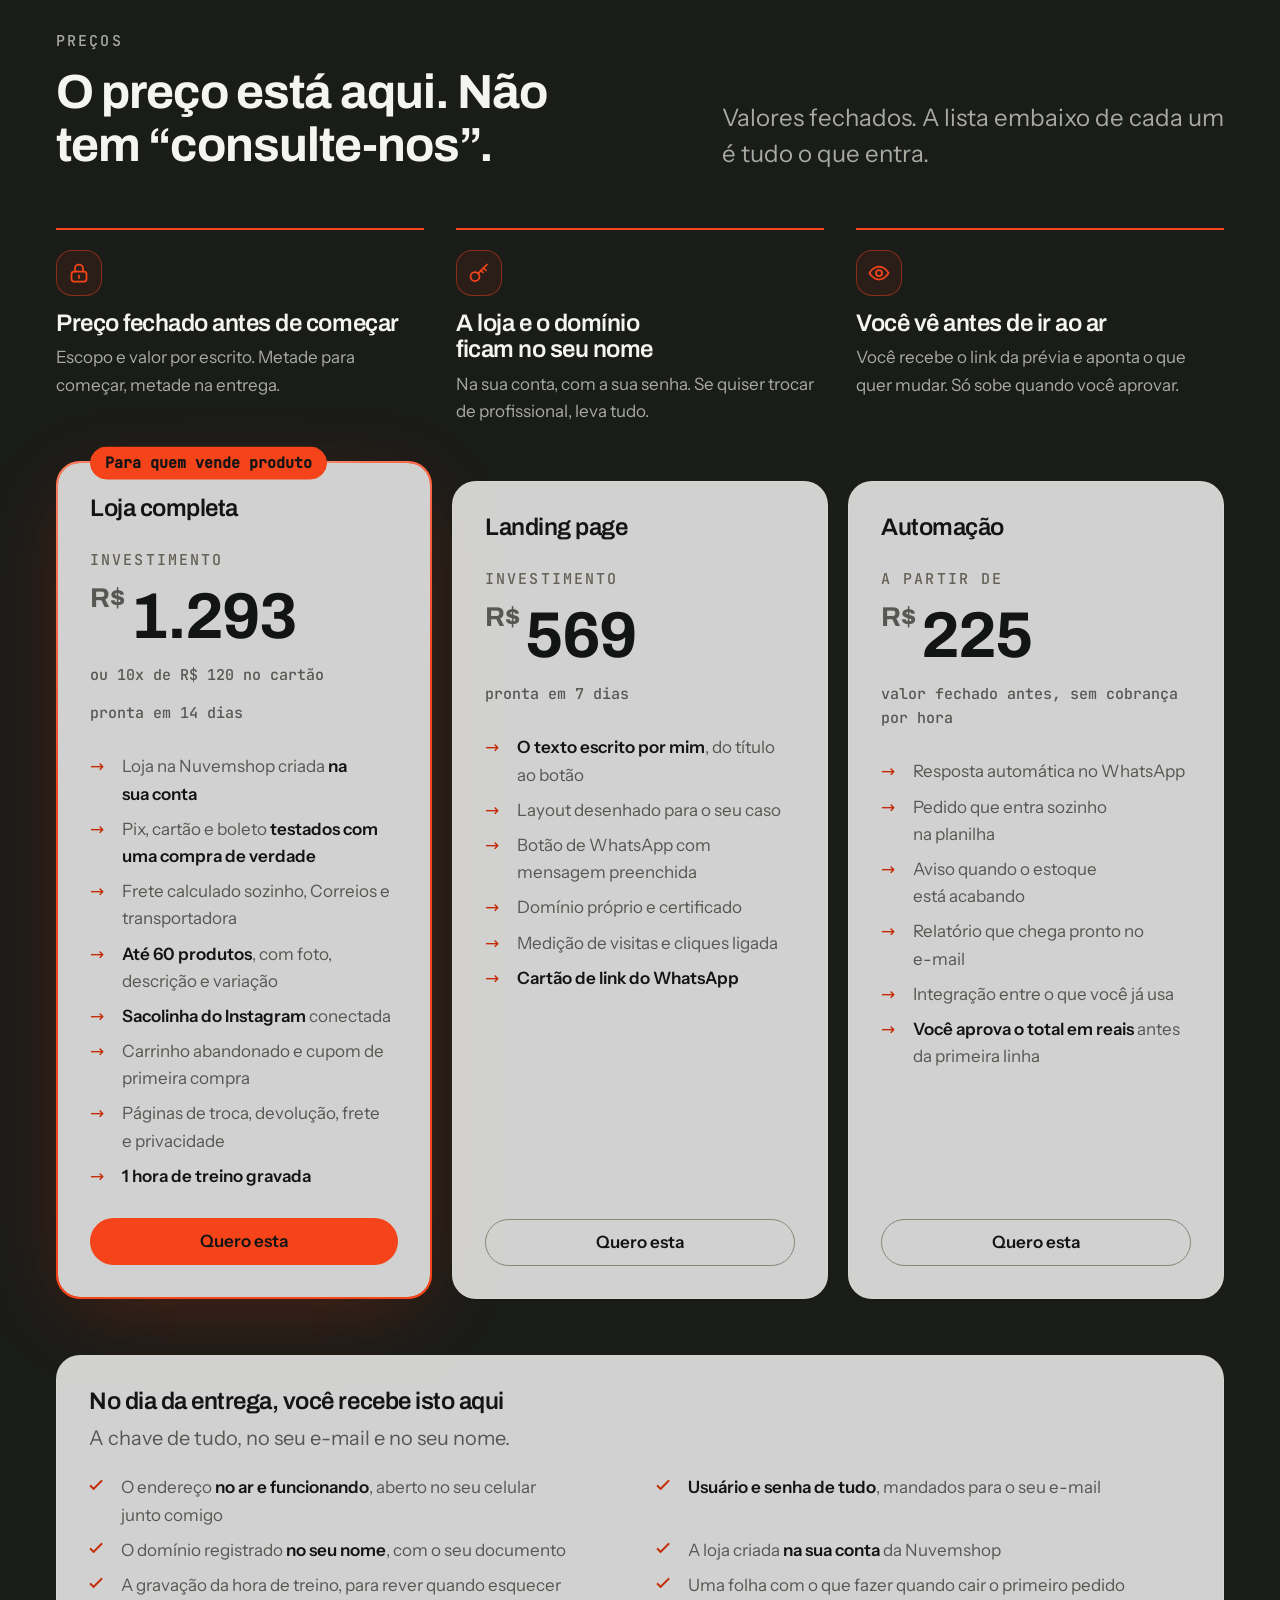
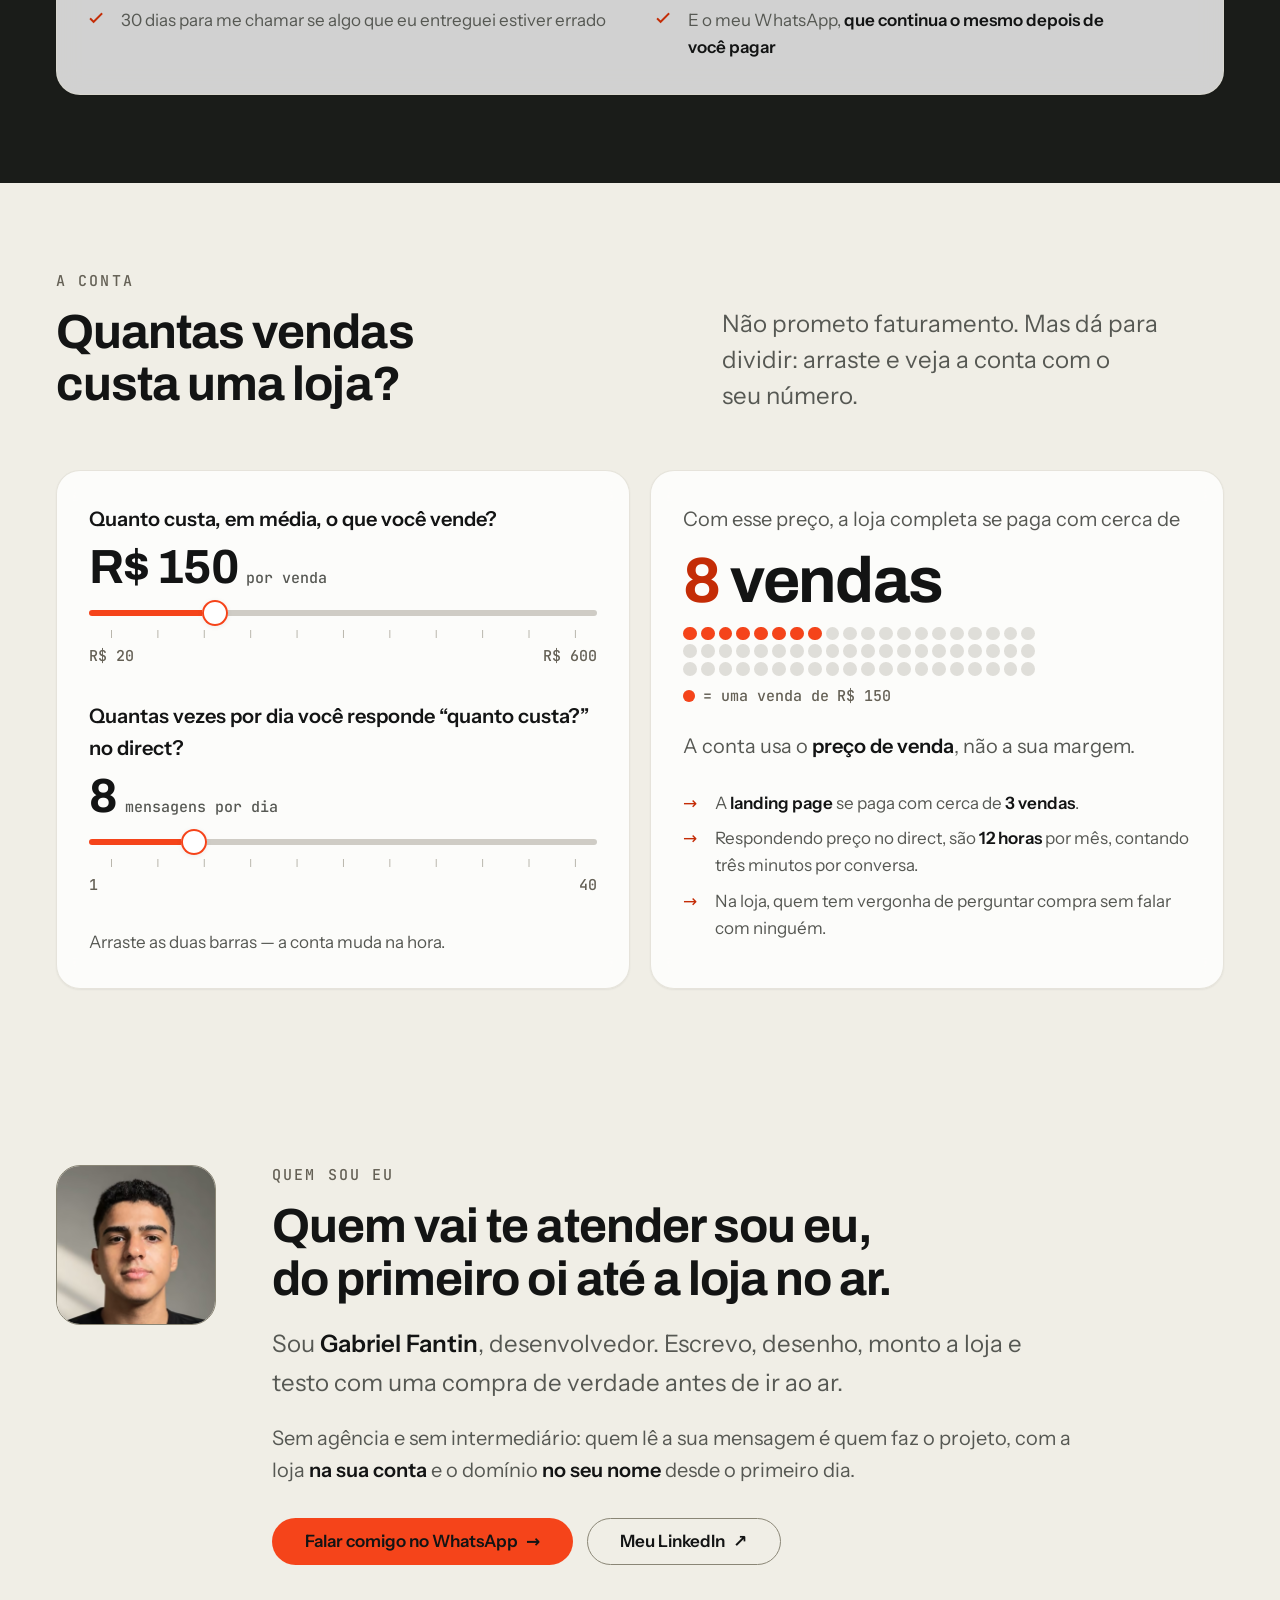
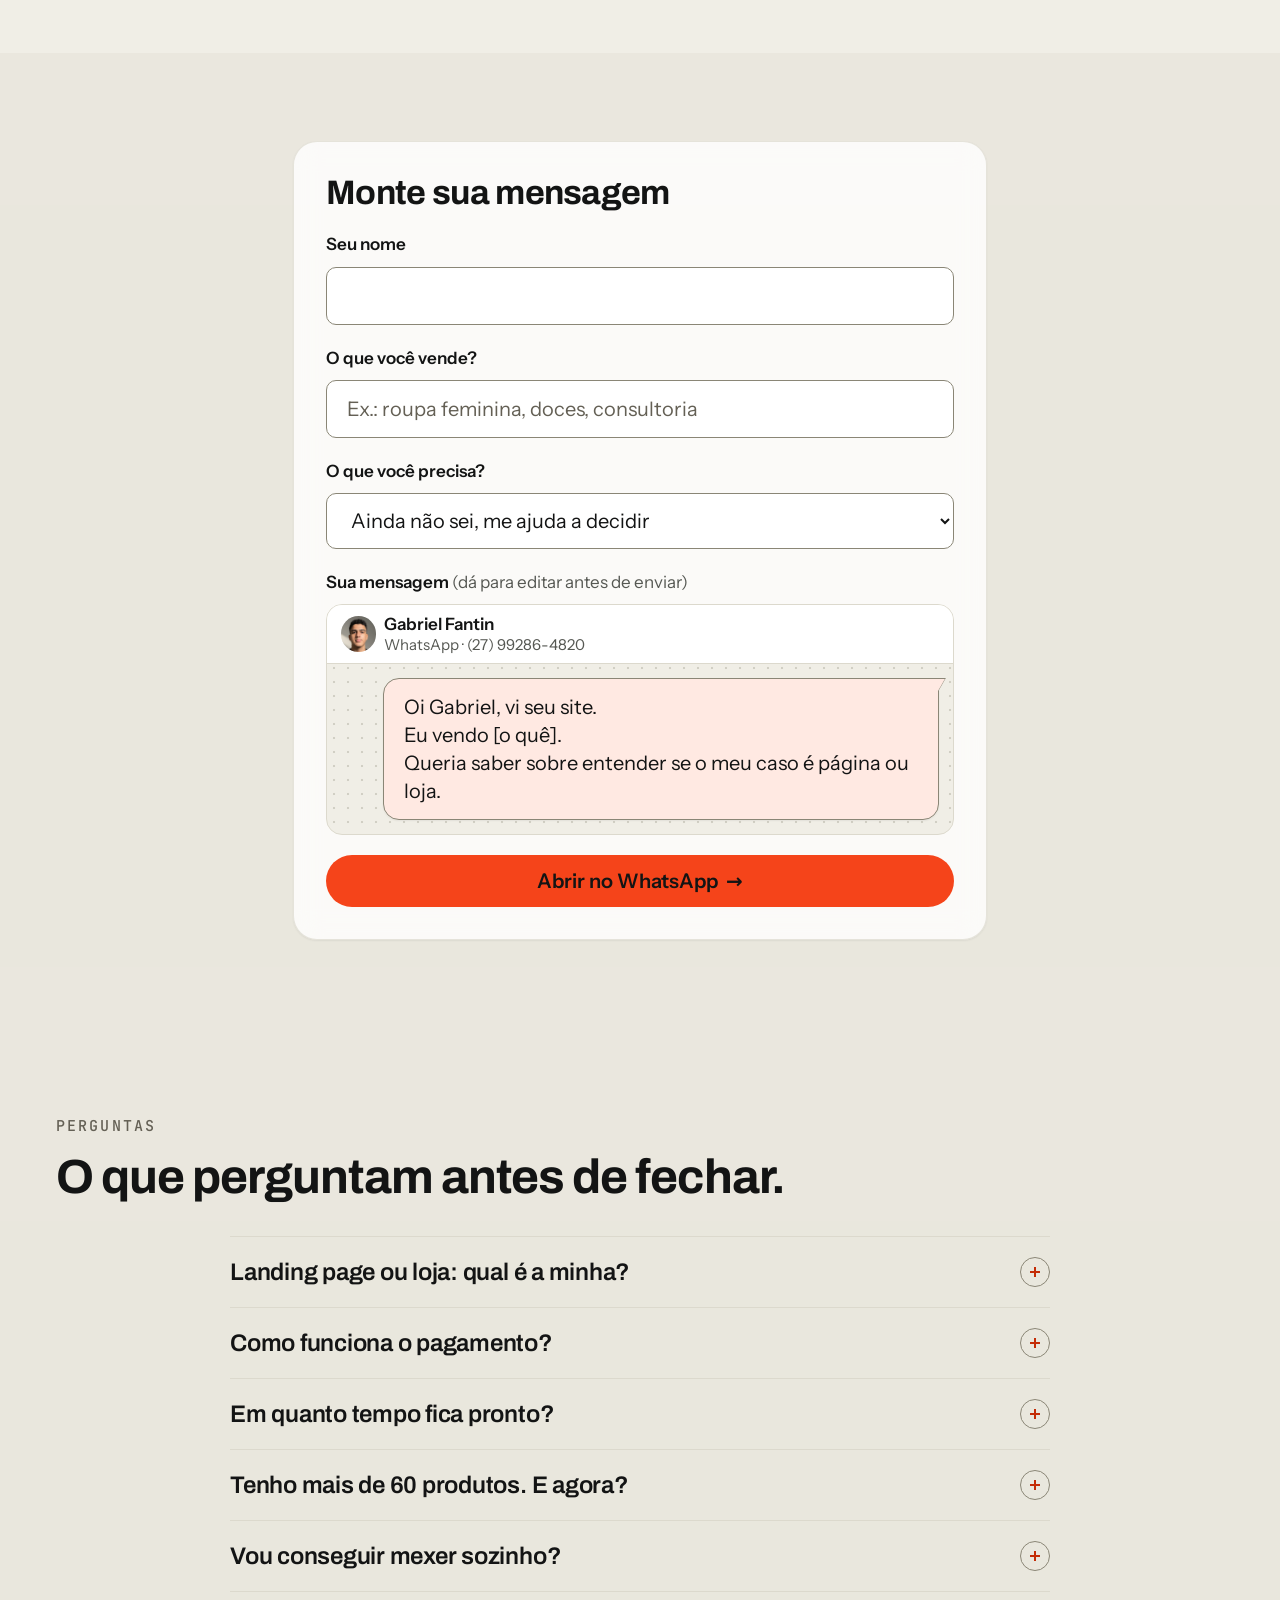
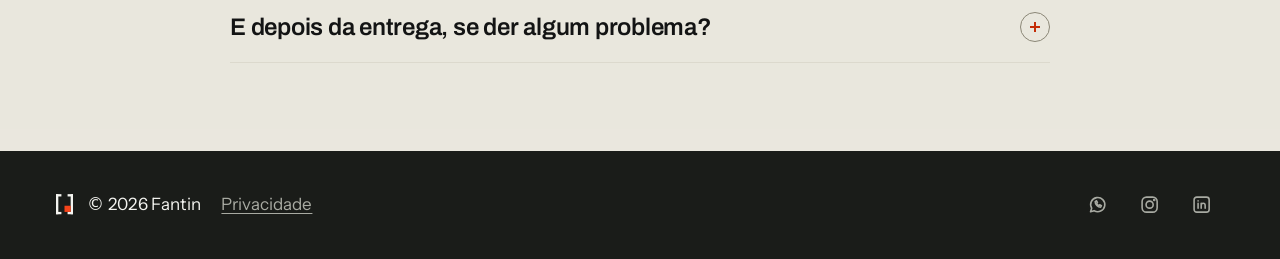
==== commit 095ed3b7: "Remove a secao #antes-depois e o comparador de imagens Tira o comparador arrastavel "antes e depois"" ====
--- a/index.html
+++ b/index.html
@@ -215,57 +215,6 @@
   </div>
 </section>
 
-<!-- ═══ antes e depois ═════════════════════════════════════════════════
-     Exemplo montado em HTML/CSS, marcado como ilustrativo em quatro
-     lugares (rótulo, aviso, moldura e legenda). Quando houver print real
-     de um projeto, troque os dois painéis por imagens. -->
-<section class="alt" id="antes-depois" aria-labelledby="ad-titulo">
-  <div class="wrap ba-grade">
-    <div class="ba-texto">
-      <p class="eyebrow">Exemplo ilustrativo</p>
-      <h2 id="ad-titulo">Arraste a linha: a mesma venda, no direct e na loja.</h2>
-      <p class="lead">À esquerda, o que o seu cliente vê hoje. À direita, a mesma venda numa loja aberta 24 horas.</p>
-      <a class="btn btn--primary btn--g" href="#contato" data-servico="loja">Quero a minha do lado direito <span class="seta" aria-hidden="true">&rarr;</span></a>
-    </div>
-
-    <figure class="ba">
-      <label class="ba-rotulo" for="comparar">Arraste para comparar, ou use as setas do teclado</label>
-      <div class="frame">
-        <div class="frame-bar">
-          <span class="frame-dots" aria-hidden="true"><i></i><i></i><i></i></span>
-          <span class="frame-url">lojaexemplo.com.br</span>
-          <span class="tag frame-note">exemplo</span>
-        </div>
-        <div class="ba-stage" id="ba-stage">
-          <div class="ba-pane ba-before" aria-hidden="true">
-            <picture>
-              <source type="image/avif" srcset="assets/ba-antes-480.avif 480w, assets/ba-antes-760.avif 760w" sizes="(min-width: 420px) 380px, 100vw">
-              <img src="assets/ba-antes-480.webp" srcset="assets/ba-antes-480.webp 480w, assets/ba-antes-760.webp 760w" sizes="(min-width: 420px) 380px, 100vw"
-                   width="760" height="1330" loading="lazy" decoding="async" alt="">
-            </picture>
-          </div>
-          <div class="ba-pane ba-after" aria-hidden="true">
-            <picture>
-              <source type="image/avif" srcset="assets/ba-depois-480.avif 480w, assets/ba-depois-760.avif 760w" sizes="(min-width: 420px) 380px, 100vw">
-              <img src="assets/ba-depois-480.webp" srcset="assets/ba-depois-480.webp 480w, assets/ba-depois-760.webp 760w" sizes="(min-width: 420px) 380px, 100vw"
-                   width="760" height="1330" loading="lazy" decoding="async" alt="">
-            </picture>
-          </div>
-          <span class="ba-label ba-label--l" aria-hidden="true">Antes</span>
-          <span class="ba-label ba-label--r" aria-hidden="true">Depois</span>
-          <div class="ba-handle" aria-hidden="true"><span class="ba-knob">‹ ›</span></div>
-          <input class="ba-range" id="comparar" type="range" min="0" max="100" step="1" value="50"
-                 aria-describedby="ba-desc" aria-valuetext="Linha no meio: metade antes, metade depois">
-        </div>
-      </div>
-      <p class="visually-hidden" id="ba-desc">Antes: uma página de link na bio com a foto da
-      camiseta no cabide, preço e tamanhos só pelo direct, catálogo em PDF, tabela de preços, frete a
-      combinar e atendimento só das 9h às 18h. Depois: a página do produto com fotos, preço de R$ 89,90
-      em 3x, escolha de cor, tamanho e quantidade, botão de comprar, cálculo de frete, descrição e trocas.</p>
-    </figure>
-  </div>
-</section>
-
 <!-- ═══ trabalhos ══════════════════════════════════════════════════════
      Dois trabalhos no ar e uma demonstração. NÃO acrescente estatística
      nem logo de cliente aqui sem fonte. -->
@@ -880,27 +829,6 @@
       if (e.target.closest && e.target.closest("a[href]")) fechar(false);
     });
     aoMudar(desktop, function () { if (desktop.matches) fechar(false); });
-  })();
-
-  /* ═══ comparador antes e depois ═══════════════════════════════════════
-     O range é o controle de verdade (mouse, dedo e teclado). O CSS lê --p
-     e corta o lado "depois" com clip-path. */
-  (function comparador() {
-    var area = document.getElementById("ba-stage");
-    var faixa = document.getElementById("comparar");
-    if (!area || !faixa) return;
-
-    function aplicar() {
-      var v = Number(faixa.value);
-      area.style.setProperty("--p", String(v / 100));
-      var texto;
-      if (v <= 5) texto = "Só o depois: a loja arrumada";
-      else if (v >= 95) texto = "Só o antes: a venda pelo direct";
-      else texto = "Linha em " + v + " por cento: antes à esquerda, depois à direita";
-      faixa.setAttribute("aria-valuetext", texto);
-    }
-    faixa.addEventListener("input", aplicar);
-    aplicar();
   })();
 
   /* ═══ a conta ═════════════════════════════════════════════════════════
--- a/style.css
+++ b/style.css
@@ -30,7 +30,6 @@
     --faq-max: 820px;     /* coluna das perguntas */
     --url-max: 340px;     /* endereço na moldura */
     --aviso-max: 640px;   /* aviso de cookies */
-    --tela-ex: 380px;     /* largura da tela do comparador */
     --polegar: 26px;      /* bolinha das barras da conta (o que aparece; o toque é --alvo) */
     --regua-h: 6px;       /* espessura da trilha das barras da conta */
     --trilho-card: 85%;   /* card no trilho do celular: sobra a ponta do próximo */
@@ -181,7 +180,7 @@
 
   /* dado: mono, pequeno, sem maiúsculas */
   .tag, .hero-meta, .frame-url, .num, .step::before, .amount-nota,
-  .reguas, .medida-leitura small, .ba-label {
+  .reguas, .medida-leitura small {
     font-family: var(--f-mono);
     font-size: var(--t-xs);
     font-weight: 500;
@@ -622,126 +621,6 @@
     line-height: 1.5;
   }
   .dores-pe b { color: var(--tinta); }
-
-  /* --- antes e depois --- */
-  .ba-grade {
-    display: grid;
-    grid-template-columns: minmax(0, 1fr);
-    align-items: center;
-    gap: var(--s-5);
-  }
-  @media (min-width: 1000px) {
-    .ba-grade { grid-template-columns: minmax(0, 1fr) var(--tela-ex); gap: var(--s-6); }
-  }
-  .ba-texto .lead { margin-top: var(--s-3); }
-  .ba-texto .btn { margin-top: var(--s-4); }
-  .aviso {
-    display: flex;
-    flex-wrap: wrap;
-    align-items: baseline;
-    gap: var(--s-1);
-    max-width: 56ch;
-    margin-top: var(--s-3);
-    color: var(--tinta-2);
-    font-size: var(--t-sm);
-  }
-
-  .ba { width: 100%; max-width: var(--tela-ex); margin: 0 auto; }
-  .ba .frame { box-shadow: var(--sh-2); }
-  .ba figcaption { margin-top: var(--s-2); }
-  .ba-rotulo {
-    display: block;
-    margin-bottom: var(--s-2);
-    color: var(--tinta-2);
-    font-size: var(--t-sm);
-    font-weight: 600;
-  }
-  .ba-stage {
-    --p: .5;
-    --corte: calc(var(--alvo) / 2 + (100% - var(--alvo)) * var(--p));
-    position: relative;
-    container-type: inline-size;
-    aspect-ratio: 4 / 7;
-    overflow: hidden;
-    background: var(--papel-2);
-    font-size: var(--t-xs);
-    line-height: 1.4;
-  }
-  .ba-stage:has(.ba-range:focus-visible) {
-    outline: var(--foco) solid var(--marca);
-    outline-offset: calc(var(--foco) * -2);
-  }
-  .ba-pane { position: absolute; inset: 0; }
-  .ba-before { clip-path: inset(0 calc(100% - var(--corte)) 0 0); background: var(--papel-3); }
-  .ba-after { clip-path: inset(0 0 0 var(--corte)); background: var(--papel-2); }
-
-  /* os dois lados são imagens do mesmo tamanho (4:7), uma sobre a outra */
-  .ba-pane img { display: block; width: 100%; height: 100%; object-fit: cover; }
-
-  .ba-label {
-    position: absolute;
-    bottom: var(--s-2);
-    z-index: 2;
-    padding: var(--s-1) var(--s-2);
-    border-radius: var(--r-pill);
-    line-height: 1;
-    pointer-events: none;
-  }
-  .ba-label--l { left: var(--s-2); background: var(--banda); color: var(--banda-tinta); }
-  .ba-label--r { right: var(--s-2); background: var(--marca); color: var(--marca-tinta); }
-  .ba-handle {
-    position: absolute;
-    inset: 0 auto 0 0;
-    z-index: 2;
-    width: var(--borda-2);
-    background: var(--marca);
-    /* 100cqw = largura da tela do comparador (container): o fio anda junto
-       com o polegar do range nativo */
-    transform: translateX(calc(var(--alvo) / 2 + (100cqw - var(--alvo)) * var(--p) - var(--borda)));
-    pointer-events: none;
-  }
-  .ba-knob {
-    position: absolute;
-    top: 50%;
-    left: 50%;
-    width: var(--alvo);
-    height: var(--alvo);
-    display: grid;
-    place-items: center;
-    border-radius: var(--r-pill);
-    background: var(--marca);
-    color: var(--marca-tinta);
-    box-shadow: var(--sh-2);
-    font-size: var(--t-sm);
-    font-weight: 600;
-    letter-spacing: .1em;
-    transform: translate(-50%, -50%);
-    transition: transform var(--dur) ease;
-  }
-  .ba-stage:hover .ba-knob,
-  .ba-stage:active .ba-knob { transform: translate(-50%, -50%) scale(1.08); }
-  /* o controle de verdade: range invisível por cima da tela toda */
-  .ba-range {
-    position: absolute;
-    inset: 0;
-    z-index: 3;
-    width: 100%;
-    height: 100%;
-    margin: 0;
-    opacity: 0;
-    background: transparent;
-    cursor: ew-resize;
-    touch-action: pan-y;
-    -webkit-appearance: none;
-    appearance: none;
-  }
-  .ba-range::-webkit-slider-thumb {
-    width: var(--alvo);
-    height: var(--alvo);
-    -webkit-appearance: none;
-    appearance: none;
-  }
-  .ba-range::-moz-range-thumb { width: var(--alvo); height: var(--alvo); border: 0; }
 
   /* --- método --- */
   .metodo-lista { max-width: var(--cabeca-max); margin-top: var(--s-4); }
@@ -1859,8 +1738,7 @@
 
   /* --- foco por contexto --- */
   /* laranja sobre papel-3 fica abaixo de 3:1: na faixa alternada o foco é tinta */
-  .alt :focus-visible,
-  .alt .ba-stage:has(.ba-range:focus-visible) { outline-color: var(--tinta); }
+  .alt :focus-visible { outline-color: var(--tinta); }
 
   /* ─── CELULAR: a mesma página, mais curta ─────────────────────────────────
      Nenhum texto some. Menos respiro entre seções, lead no tamanho do corpo,
@@ -1869,10 +1747,10 @@
     main > section { padding-block: var(--s-5); }
     .hero { padding-block: var(--s-5) var(--s-4); }
     .lead, .dores-pe { font-size: var(--t-md); }
-    .cabeca .lead, .ba-texto .lead { margin-top: var(--s-2); }
+    .cabeca .lead { margin-top: var(--s-2); }
     /* botão que ocupa a linha inteira não precisa de 2rem de cada lado:
        com o respiro largo, rótulo comprido quebra em duas linhas a 320px */
-    .hero-cta .btn, .ba-texto .btn { width: 100%; padding-inline: var(--s-2); }
+    .hero-cta .btn { width: 100%; padding-inline: var(--s-2); }
     .provas { gap: 0; padding-top: 0; }
     .provas > div {
       display: grid;
@@ -1959,7 +1837,7 @@
     .faq details[open] .faq-resp {
       animation: revela var(--motion-enter) var(--motion-ease) both;
     }
-    .btn, .icon-btn, .seta, .work, .ba-knob {
+    .btn, .icon-btn, .seta, .work {
       transition-duration: var(--motion-ui);
       transition-timing-function: var(--motion-ease);
     }
@@ -2032,7 +1910,7 @@
      sabe ligar a animação à rolagem, e nunca para quem pediu menos movimento */
   @supports (animation-timeline: view()) {
     @media (prefers-reduced-motion: no-preference) {
-      main > section:not(.hero) :is(.cabeca, .dores > li, .ba, .step, .garantia, .price, .entrega, .conta > .card, .faq, .quem, .form-zap) {
+      main > section:not(.hero) :is(.cabeca, .dores > li, .step, .garantia, .price, .entrega, .conta > .card, .faq, .quem, .form-zap) {
         animation: revela linear both;
         animation-timeline: view();
         animation-range: entry 0% entry 70%;
@@ -2107,7 +1985,6 @@
 
   @media (forced-colors: active) {
     .btn, .icon-btn, .tag, .card, .frame, .campo-controle { border: var(--borda) solid CanvasText; }
-    .ba-handle, .ba-knob { background: CanvasText; }
     .site-head::after, .step:not(:first-child)::after { background: CanvasText; }
   }
 }
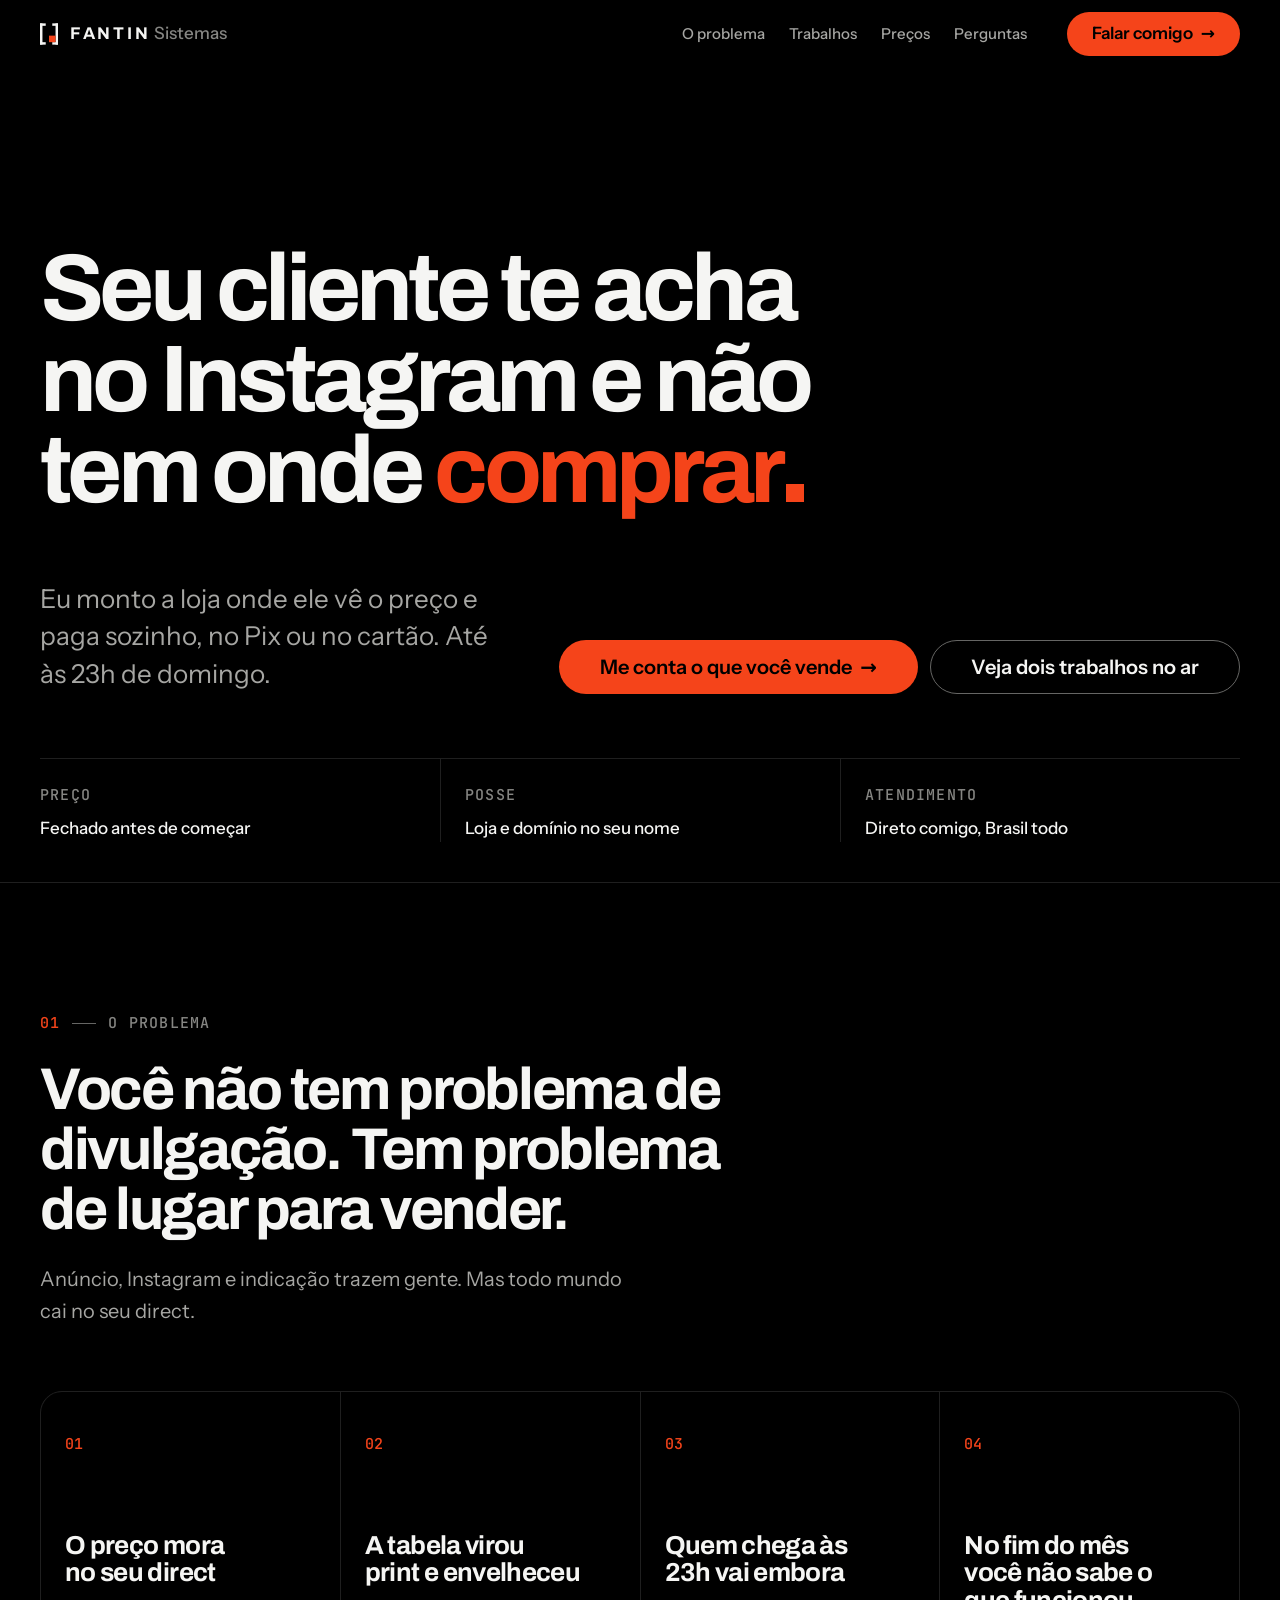
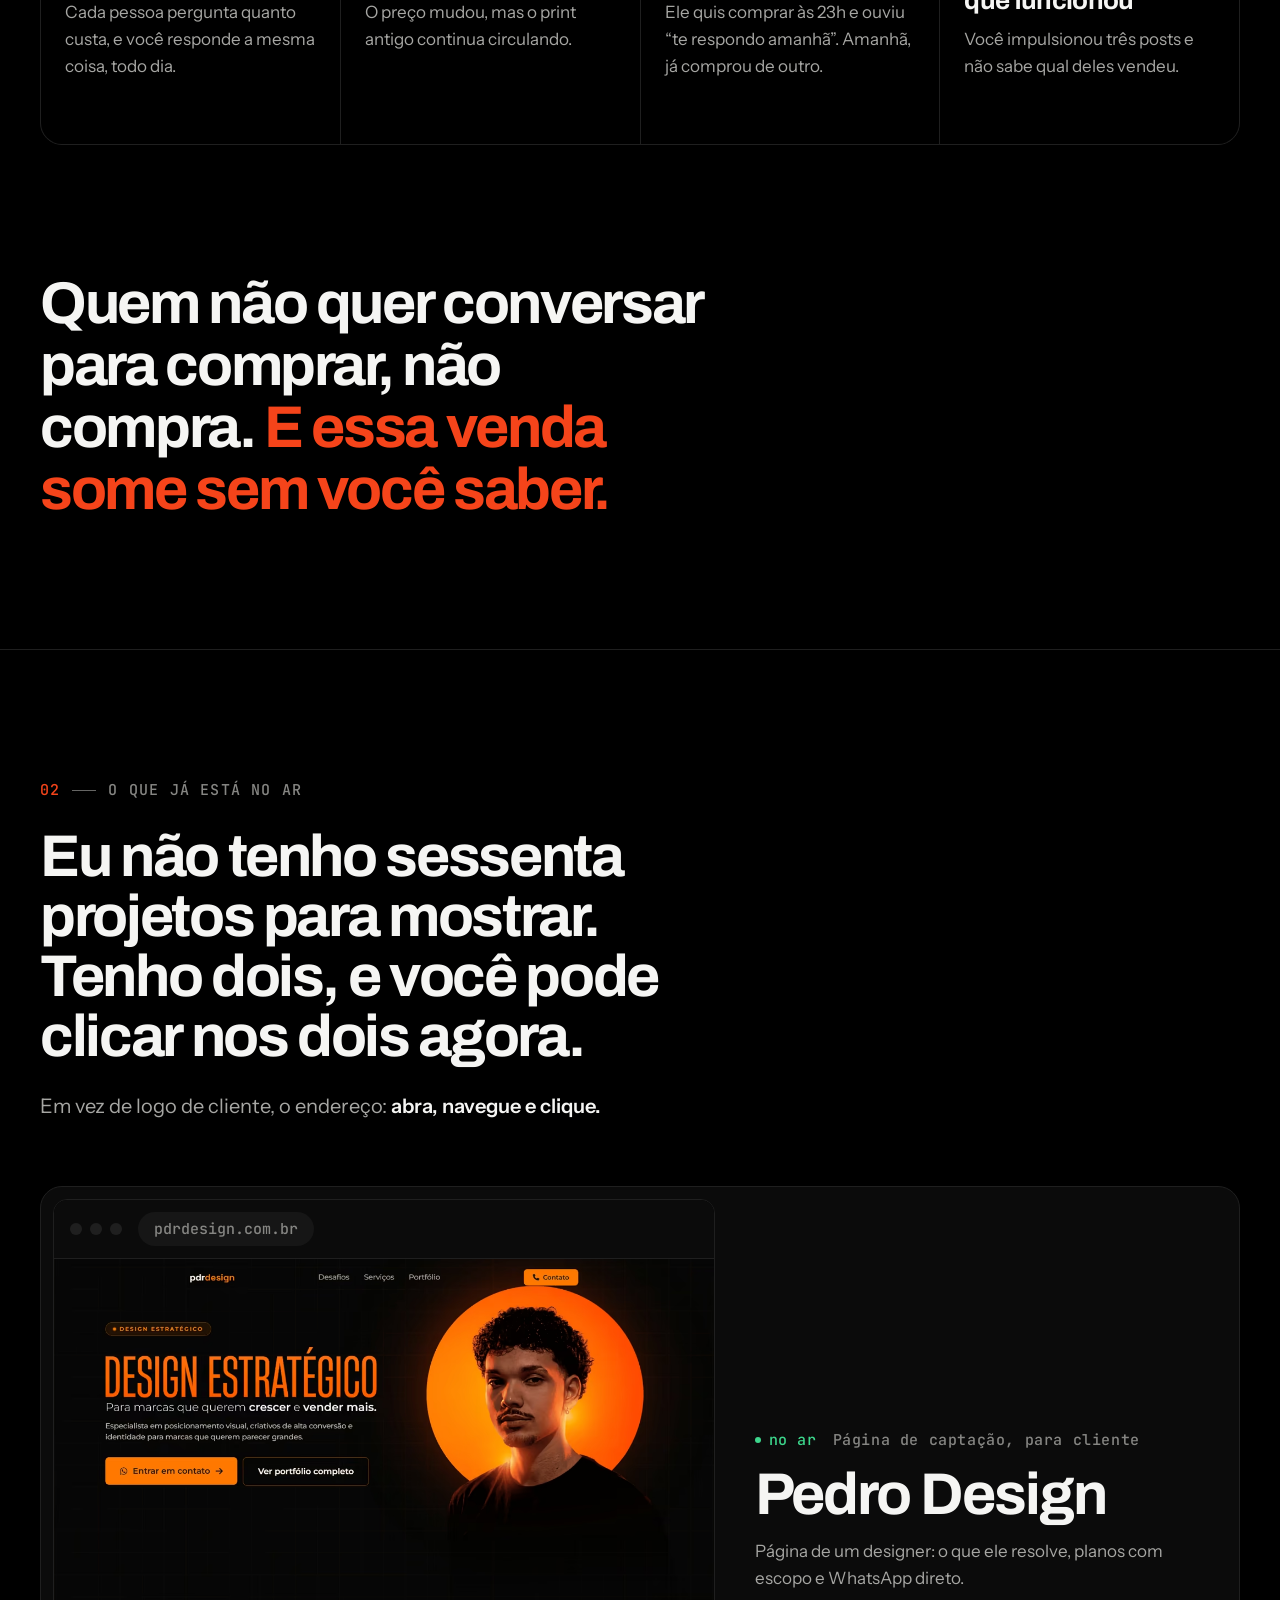
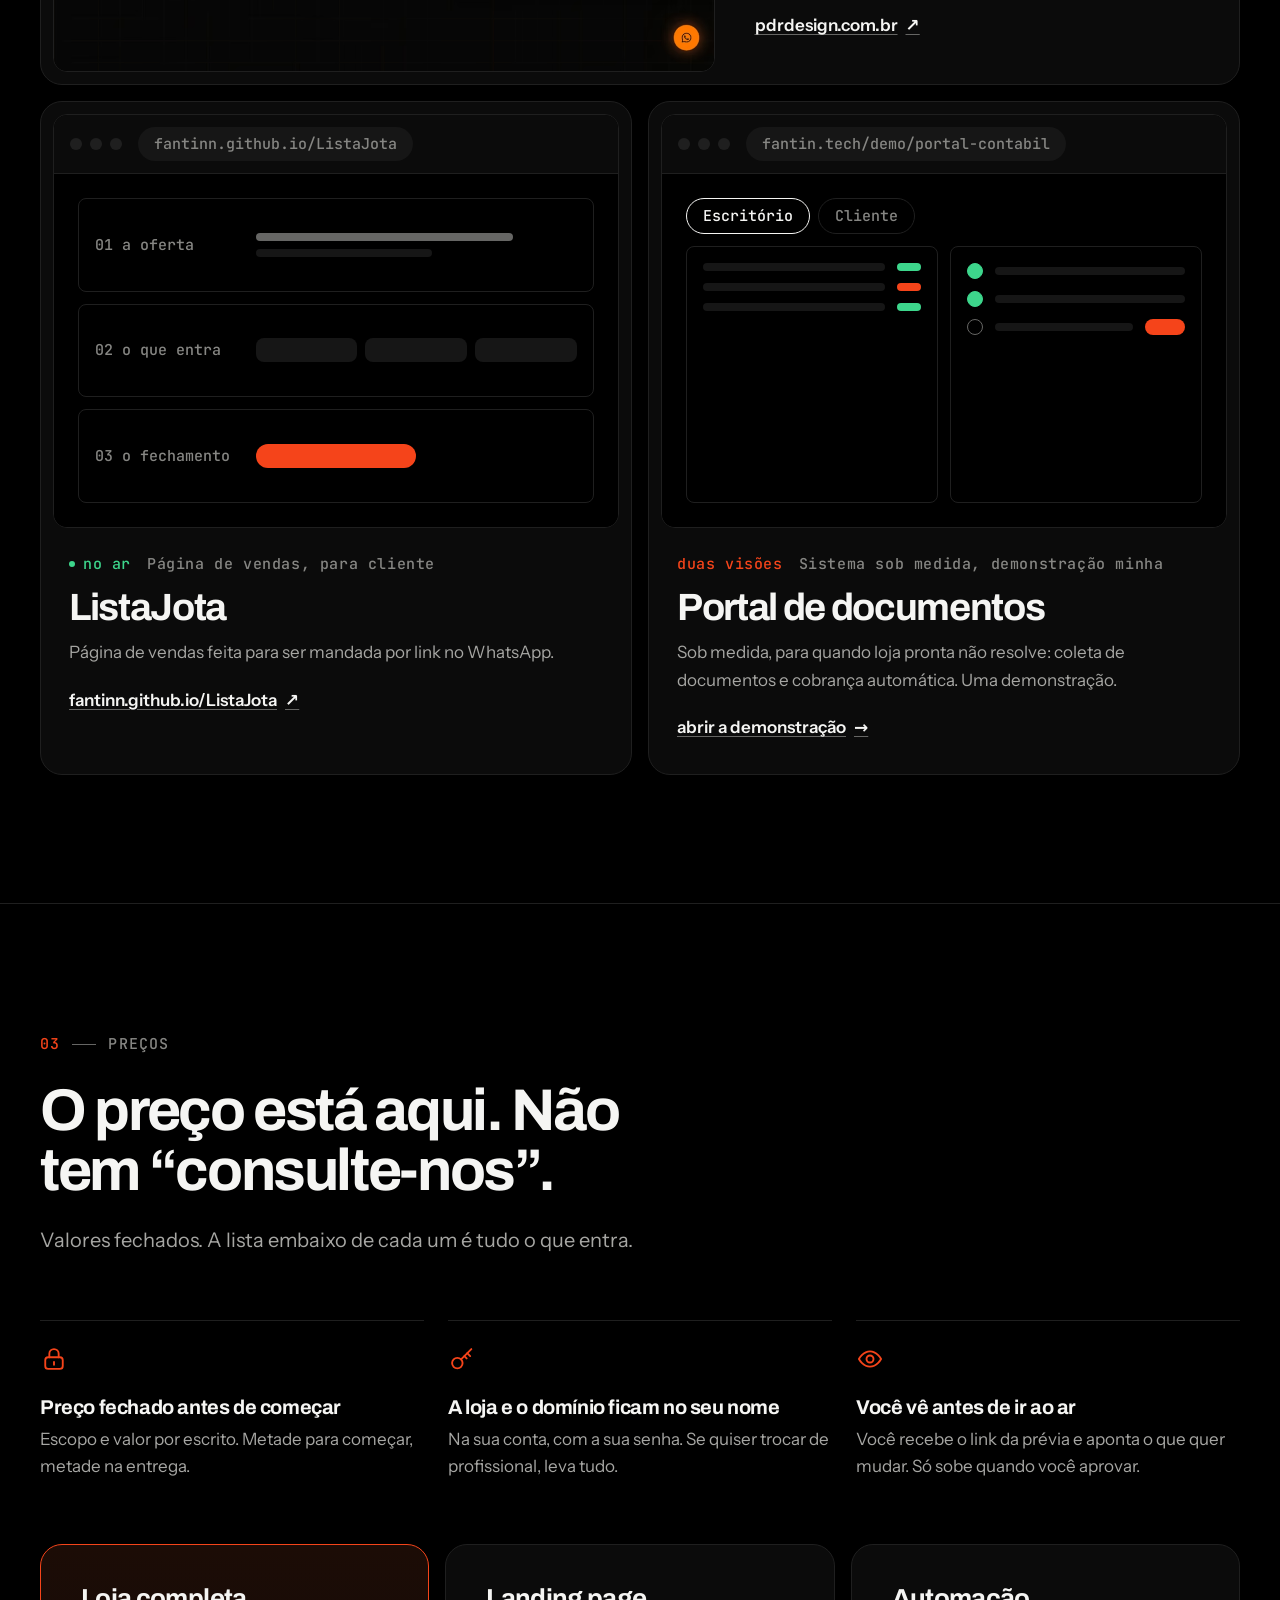
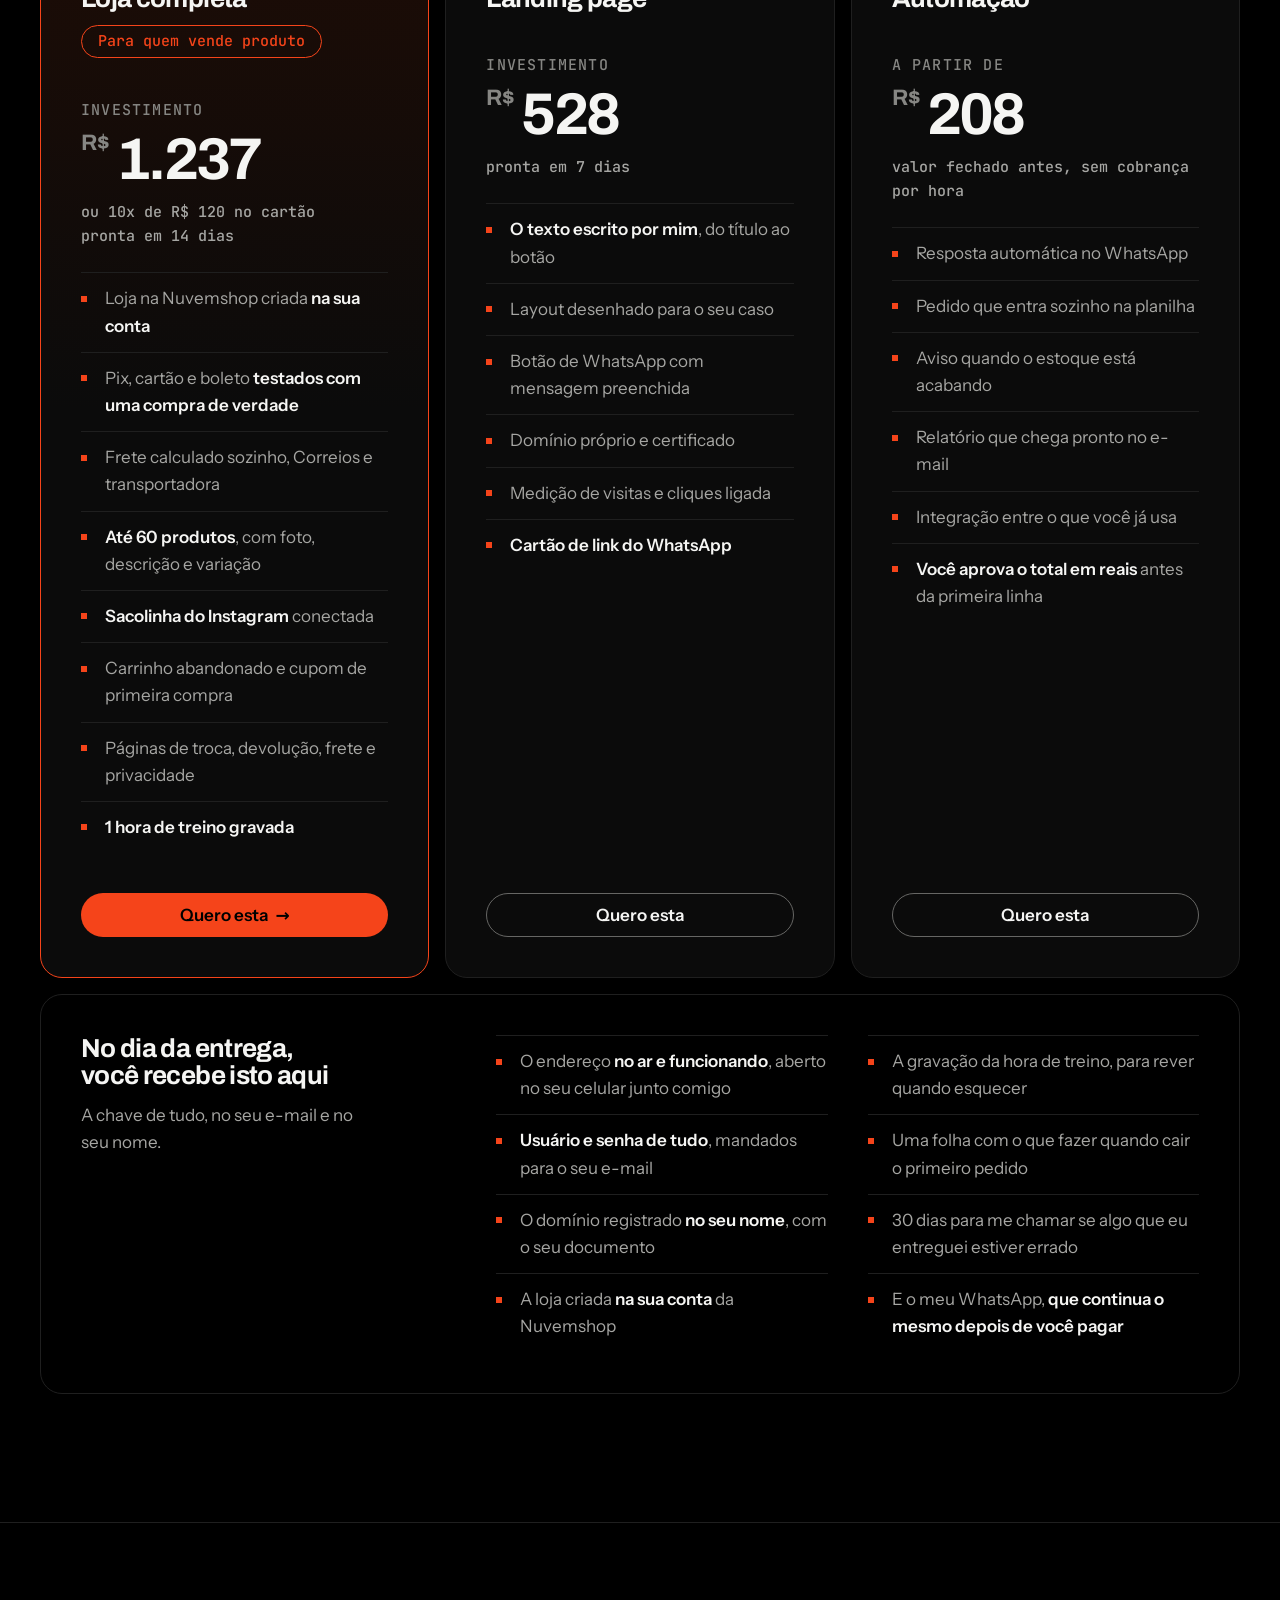
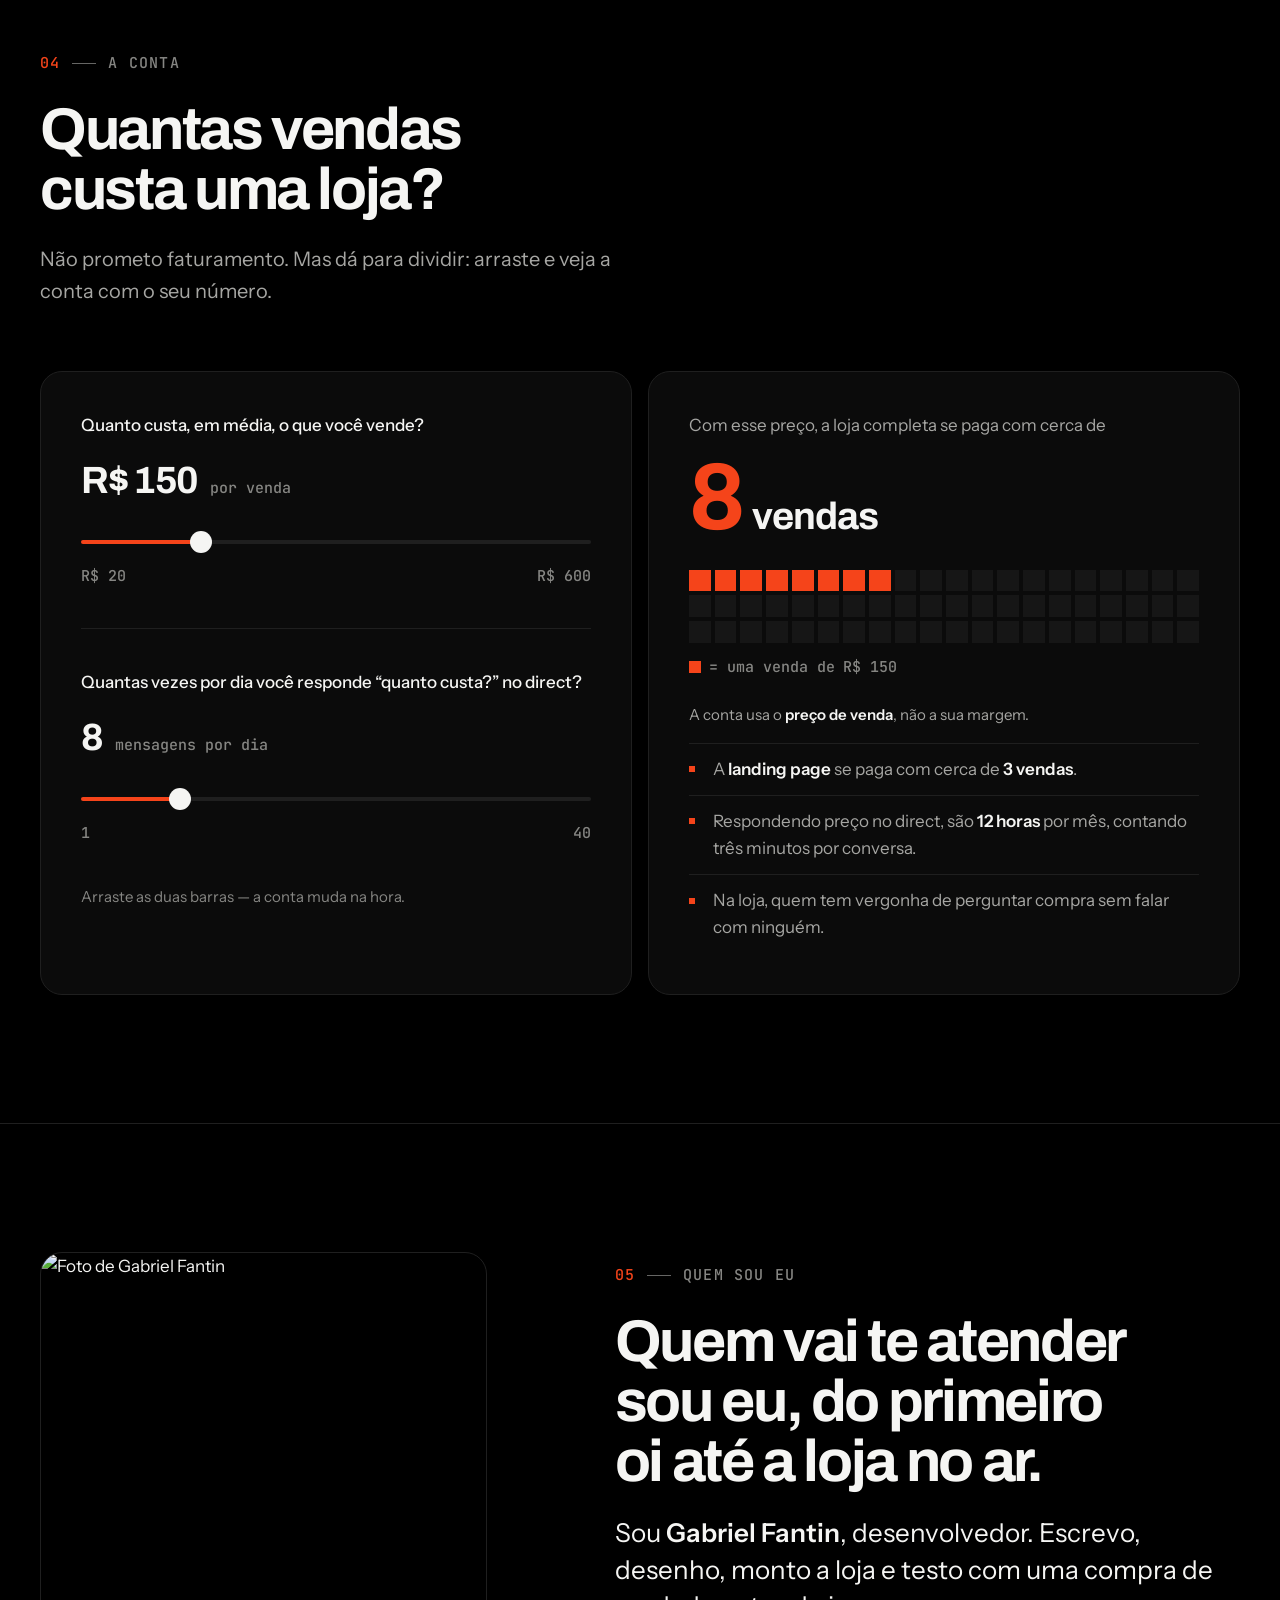
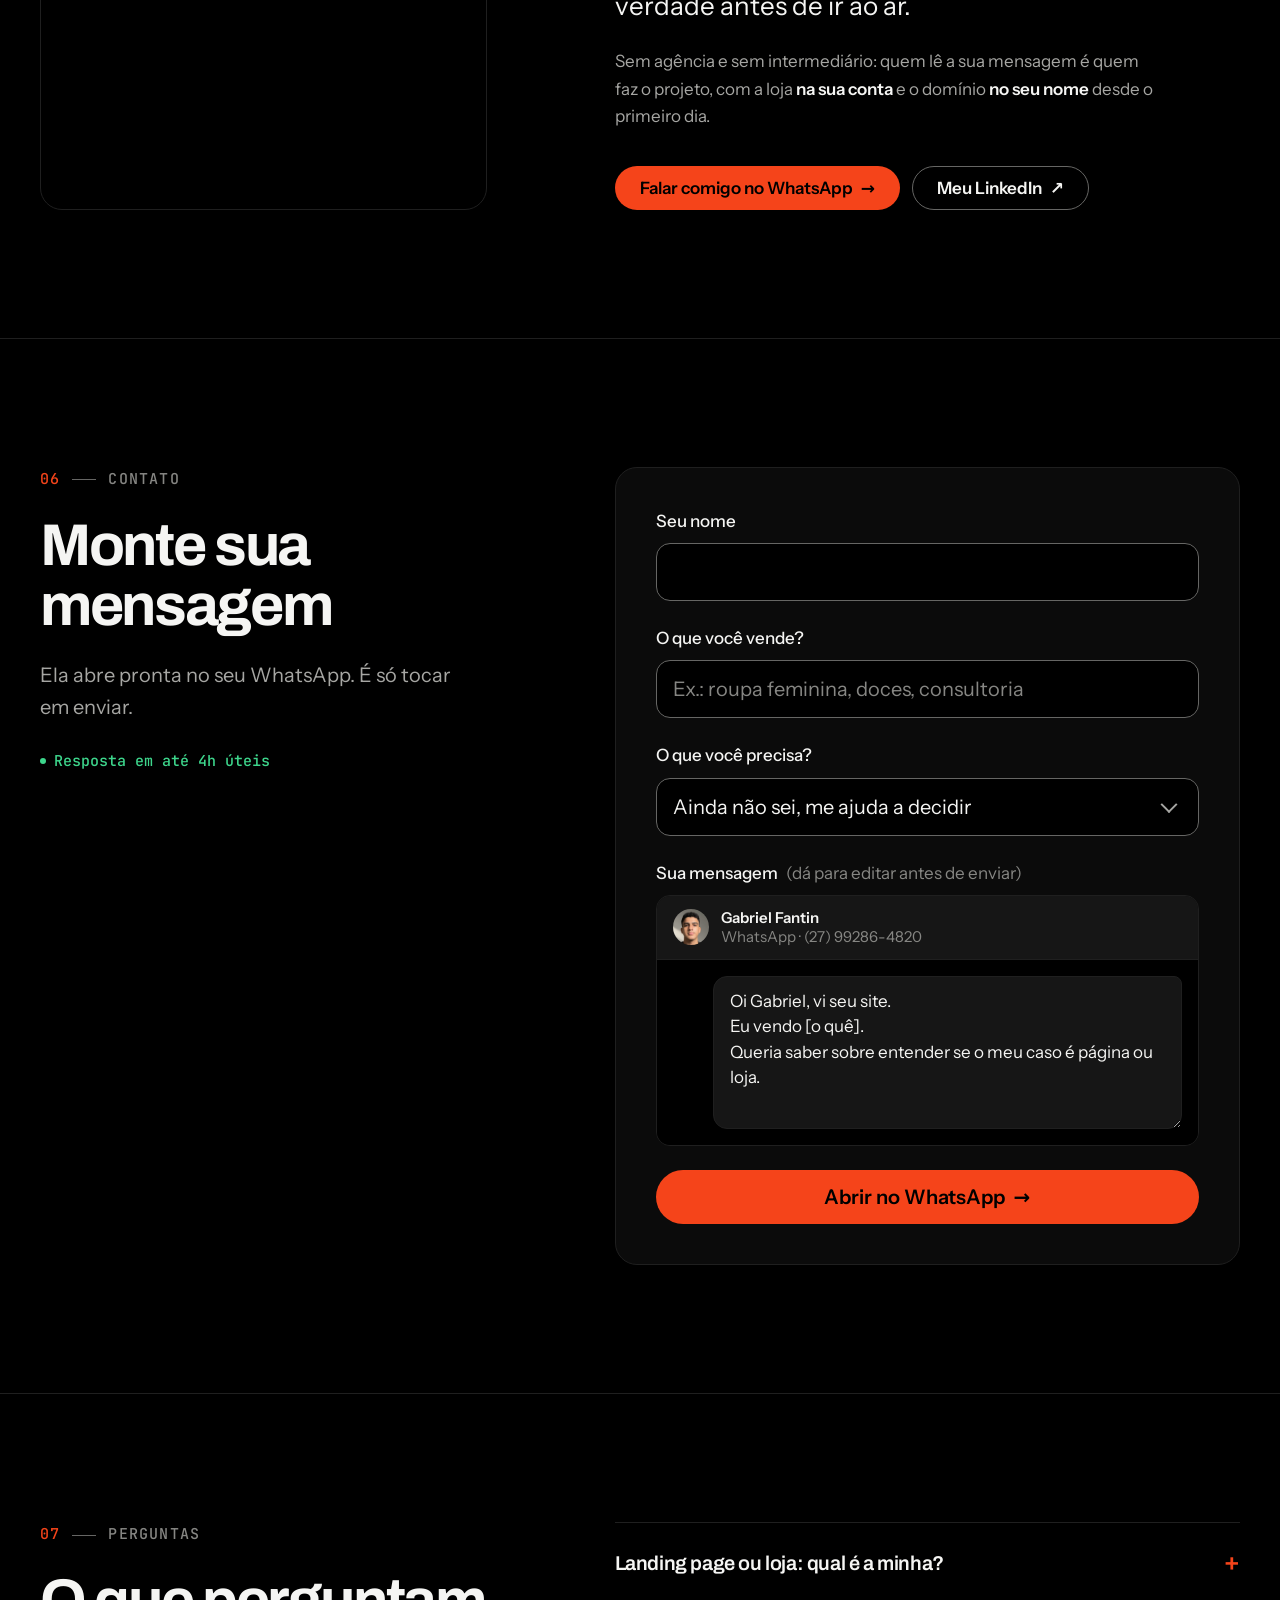
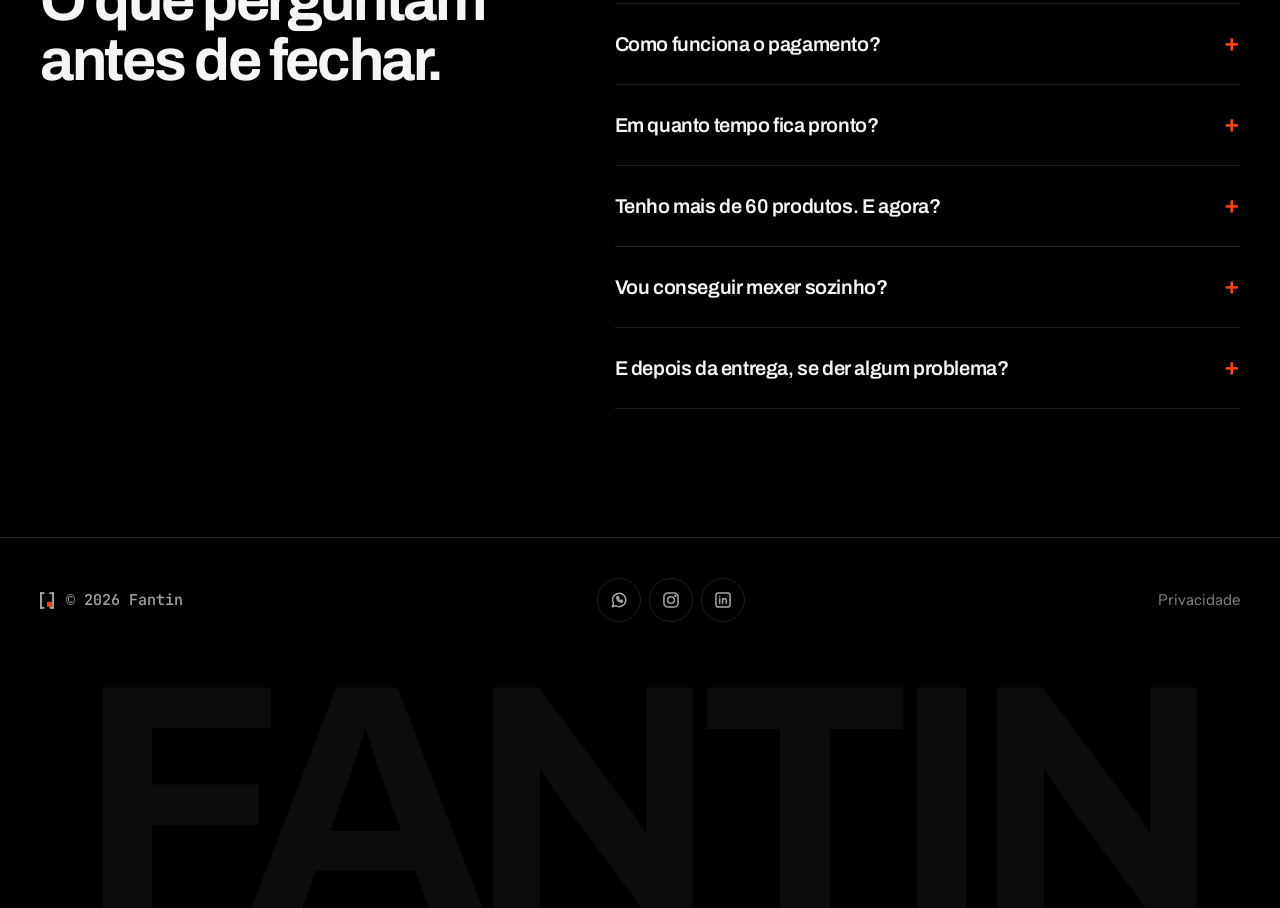
==== commit e4b8187e: "Site todo preto, refeito do zero Visual novo, em um modo só: fundo #000, texto quase branco e o lara" ====
--- a/index.html
+++ b/index.html
@@ -1,13 +1,13 @@
 <!doctype html>
-<html lang="pt-BR" data-theme="light">
+<html lang="pt-BR">
 <head>
 <meta charset="utf-8">
-<meta name="viewport" content="width=device-width, initial-scale=1">
+<meta name="viewport" content="width=device-width, initial-scale=1, viewport-fit=cover">
 <title>Loja online e landing page para quem vende no Instagram — Fantin Sistemas</title>
 <meta name="description" content="Landing page por R$ 500 em 7 dias e loja completa na Nuvemshop por R$ 1.200. Preço fechado antes de começar, a loja fica no seu nome. Atendo o Brasil todo.">
 <link rel="canonical" href="https://fantin.tech/">
-<meta name="theme-color" content="#f0eee6">
-<meta name="color-scheme" content="light">
+<meta name="theme-color" content="#000000">
+<meta name="color-scheme" content="dark">
 <link rel="icon" href="favicon.svg" type="image/svg+xml">
 <link rel="apple-touch-icon" href="apple-touch-icon.png">
 
@@ -21,23 +21,21 @@
 <meta property="og:image:type" content="image/png">
 <meta property="og:image:width" content="1200">
 <meta property="og:image:height" content="630">
-<meta property="og:image:alt" content="Fantin Sistemas: o título Seu cliente te acha no Instagram e não tem onde comprar, e os preços da landing page, da loja completa e da automação.">
+<meta property="og:image:alt" content="Fantin Sistemas: o título Seu cliente te acha no Instagram e não tem onde comprar, em branco sobre fundo preto, com a palavra comprar em laranja.">
 <meta name="twitter:card" content="summary_large_image">
 
-<!-- Toda visita abre no claro (o papel é a cara da marca). O escuro só entra se
-     a pessoa trocou no botão nesta mesma visita; escolha antiga salva é apagada. -->
-<script>try{localStorage.removeItem("fs_tema");if(sessionStorage.getItem("fs_tema")==="dark")document.documentElement.setAttribute("data-theme","dark")}catch(e){}</script>
-
-<!-- Fontes servidas daqui mesmo (três famílias, um arquivo variável cada).
-     As três da primeira dobra vêm pré-carregadas; nenhuma bloqueia a pintura.
-     A mono entra aqui porque a linha de preços do herói é escrita nela: sem
-     o preload ela troca depois da pintura e a linha se mexe. -->
+<!-- Marca que o JavaScript está ligado, antes da primeira pintura: o menu do
+     celular e as entradas ao rolar só existem com ele. -->
+<script>document.documentElement.className+=" js"</script>
+
+<!-- Fontes servidas daqui mesmo (três famílias, um arquivo variável cada),
+     pré-carregadas: nenhuma bloqueia a pintura. -->
 <link rel="preload" href="assets/fontes/archivo.woff2" as="font" type="font/woff2" crossorigin>
 <link rel="preload" href="assets/fontes/instrument-sans.woff2" as="font" type="font/woff2" crossorigin>
 <link rel="preload" href="assets/fontes/jetbrains-mono.woff2" as="font" type="font/woff2" crossorigin>
-<link rel="preload" href="tokens.css?v=202609251715" as="style">
+<link rel="preload" href="tokens.css?v=202610061800" as="style">
 <link rel="preload" href="fontes.css" as="style">
-<link rel="stylesheet" href="style.css?v=202609251715">
+<link rel="stylesheet" href="style.css?v=202610061800">
 
 <script type="application/ld+json">
 {
@@ -122,183 +120,168 @@
 </head>
 <body>
 
-<a class="skip" href="#conteudo">Pular para o conteúdo</a>
-
-<header class="site-head">
-  <div class="wrap">
-    <a class="brand" href="#topo">
-      <svg width="20" height="24" viewBox="0 0 22 26" aria-hidden="true" focusable="false">
+<a class="pular" href="#conteudo">Pular para o conteúdo</a>
+
+<header class="topo" id="topo">
+  <div class="caixa topo-linha">
+    <a class="marca" href="#inicio">
+      <svg class="marca-simbolo" width="18" height="22" viewBox="0 0 22 26" aria-hidden="true" focusable="false">
         <g fill="currentColor">
           <rect x="0" y="0" width="3" height="26"/><rect x="0" y="0" width="7" height="3"/><rect x="0" y="23" width="7" height="3"/>
           <rect x="19" y="0" width="3" height="26"/><rect x="15" y="0" width="7" height="3"/><rect x="15" y="23" width="7" height="3"/>
-          <rect x="11" y="15" width="8" height="8"/>
         </g>
+        <rect class="marca-ponto" x="11" y="15" width="8" height="8"/>
       </svg>
-      <span class="brand-nome">FANTIN</span> <span class="brand-sub">Sistemas</span>
+      <span class="marca-nome">FANTIN</span><span class="marca-sub">Sistemas</span>
     </a>
 
-    <nav class="nav" id="nav" aria-label="Seções da página">
-      <ul class="nav-lista">
+    <nav class="menu" id="menu" aria-label="Seções da página">
+      <ul class="menu-lista">
         <li><a href="#problema">O problema</a></li>
         <li><a href="#trabalhos">Trabalhos</a></li>
         <li><a href="#precos">Preços</a></li>
         <li><a href="#perguntas">Perguntas</a></li>
       </ul>
-      <a class="btn btn--primary" href="#contato">Falar comigo <span class="seta" aria-hidden="true">&rarr;</span></a>
+      <a class="botao botao--marca" href="#contato">Falar comigo <span class="seta" aria-hidden="true">&rarr;</span></a>
     </nav>
 
-    <a class="btn btn--ghost head-zap" href="https://wa.me/5527992864820?text=Oi%20Gabriel%2C%20vi%20seu%20site." target="_blank" rel="noopener" data-evt="whatsapp">Falar no WhatsApp</a>
-    <button class="icon-btn" type="button" id="tema" aria-label="Tema escuro" aria-pressed="false" title="Alternar tema claro e escuro">
-      <svg class="tema-sol" viewBox="0 0 24 24" aria-hidden="true" focusable="false" fill="none" stroke="currentColor" stroke-width="2" stroke-linecap="round"><circle cx="12" cy="12" r="4"/><path d="M12 2v2M12 20v2M4.9 4.9l1.4 1.4M17.7 17.7l1.4 1.4M2 12h2M20 12h2M4.9 19.1l1.4-1.4M17.7 6.3l1.4-1.4"/></svg>
-      <svg class="tema-lua" viewBox="0 0 24 24" aria-hidden="true" focusable="false" fill="none" stroke="currentColor" stroke-width="2" stroke-linecap="round" stroke-linejoin="round"><path d="M20 14.5A8 8 0 0 1 9.5 4 8 8 0 1 0 20 14.5z"/></svg>
-    </button>
-    <button class="icon-btn menu-btn" type="button" id="menu-btn" aria-expanded="false" aria-controls="nav" aria-label="Abrir menu">
-      <svg class="i-abrir" viewBox="0 0 24 24" aria-hidden="true" focusable="false" fill="none" stroke="currentColor" stroke-width="2" stroke-linecap="round"><path d="M4 7h16M4 12h16M4 17h16"/></svg>
-      <svg class="i-fechar" viewBox="0 0 24 24" aria-hidden="true" focusable="false" fill="none" stroke="currentColor" stroke-width="2" stroke-linecap="round"><path d="M6 6l12 12M18 6L6 18"/></svg>
+    <button class="menu-botao" type="button" id="menu-botao" aria-expanded="false" aria-controls="menu" aria-label="Abrir menu">
+      <span class="menu-botao-linhas" aria-hidden="true"><i></i><i></i></span>
     </button>
   </div>
 </header>
 
 <main id="conteudo">
 
-<!-- ═══ herói ══════════════════════════════════════════════════════════ -->
-<section class="hero" id="topo" aria-labelledby="hero-titulo">
-  <div class="hero-luz" aria-hidden="true"></div>
-  <div class="wrap">
-    <h1 id="hero-titulo">Seu cliente te acha no Instagram e não tem onde <span class="destaque">comprar.</span></h1>
-    <p class="lead">Eu monto a loja onde ele vê o preço e paga sozinho, no Pix ou no cartão. Até às 23h de domingo.</p>
-    <div class="hero-cta">
-      <a class="btn btn--primary btn--g" href="#contato">Me conta o que você vende <span class="seta" aria-hidden="true">&rarr;</span></a>
-      <a class="btn btn--ghost btn--g" href="#trabalhos">Veja dois trabalhos no ar</a>
+<!-- ═══ herói ══════════════════════════════════════════════════════════
+     Só tipo, no preto. O ponto final do título é o quadrado da marca. -->
+<section class="heroi" id="inicio" aria-labelledby="heroi-titulo">
+  <div class="caixa">
+    <h1 class="heroi-titulo" id="heroi-titulo">Seu cliente te acha no Instagram e não tem onde <span class="destaque">comprar</span><span class="ponto-final">.</span></h1>
+    <div class="heroi-base">
+      <p class="heroi-lead">Eu monto a loja onde ele vê o preço e paga sozinho, no Pix ou no cartão. Até às 23h de domingo.</p>
+      <div class="heroi-acoes">
+        <a class="botao botao--marca botao--g" href="#contato">Me conta o que você vende <span class="seta" aria-hidden="true">&rarr;</span></a>
+        <a class="botao botao--linha botao--g" href="#trabalhos">Veja dois trabalhos no ar</a>
+      </div>
     </div>
     <dl class="provas">
       <div><dt>Preço</dt><dd>Fechado antes de começar</dd></div>
       <div><dt>Posse</dt><dd>Loja e domínio no seu nome</dd></div>
       <div><dt>Atendimento</dt><dd>Direto comigo, Brasil todo</dd></div>
     </dl>
-
   </div>
 </section>
 
-<!-- ═══ dores ══════════════════════════════════════════════════════════ -->
-<section id="problema" aria-labelledby="problema-titulo">
-  <div class="wrap">
-    <div class="cabeca">
+<!-- ═══ 01 · o problema ════════════════════════════════════════════════ -->
+<section class="secao" id="problema" aria-labelledby="problema-titulo">
+  <div class="caixa">
+    <div class="secao-cabeca" data-revelar>
+      <p class="rotulo"><span class="rotulo-num">01</span>O problema</p>
       <h2 id="problema-titulo">Você não tem problema de divulgação. Tem problema de lugar para vender.</h2>
-      <p class="lead">Anúncio, Instagram e indicação trazem gente. Mas todo mundo cai no seu direct.</p>
+      <p class="secao-lead">Anúncio, Instagram e indicação trazem gente. Mas todo mundo cai no seu direct.</p>
     </div>
 
     <ol class="dores">
-      <li class="card dor">
-        <span class="num" aria-hidden="true">01</span>
+      <li class="dor" data-revelar>
+        <span class="dor-num" aria-hidden="true">01</span>
         <h3>O preço mora no seu direct</h3>
         <p>Cada pessoa pergunta quanto custa, e você responde a mesma coisa, todo dia.</p>
       </li>
-      <li class="card dor">
-        <span class="num" aria-hidden="true">02</span>
+      <li class="dor" data-revelar>
+        <span class="dor-num" aria-hidden="true">02</span>
         <h3>A tabela virou print e envelheceu</h3>
         <p>O preço mudou, mas o print antigo continua circulando.</p>
       </li>
-      <li class="card dor">
-        <span class="num" aria-hidden="true">03</span>
+      <li class="dor" data-revelar>
+        <span class="dor-num" aria-hidden="true">03</span>
         <h3>Quem chega às 23h vai embora</h3>
         <p>Ele quis comprar às 23h e ouviu “te respondo amanhã”. Amanhã, já comprou de outro.</p>
       </li>
-      <li class="card dor">
-        <span class="num" aria-hidden="true">04</span>
+      <li class="dor" data-revelar>
+        <span class="dor-num" aria-hidden="true">04</span>
         <h3>No fim do mês você não sabe o que funcionou</h3>
         <p>Você impulsionou três posts e não sabe qual deles vendeu.</p>
       </li>
     </ol>
 
-    <p class="dores-pe">Quem não quer conversar para comprar, não compra. <b>E essa venda some sem você saber.</b></p>
+    <p class="frase">Quem não quer conversar para comprar, não compra. <b>E essa venda some sem você saber.</b></p>
   </div>
 </section>
 
-<!-- ═══ trabalhos ══════════════════════════════════════════════════════
+<!-- ═══ 02 · trabalhos ═════════════════════════════════════════════════
      Dois trabalhos no ar e uma demonstração. NÃO acrescente estatística
-     nem logo de cliente aqui sem fonte. -->
-<section id="trabalhos" aria-labelledby="trabalhos-titulo">
-  <div class="wrap">
-    <div class="prova-topo">
-      <div>
-        <p class="eyebrow">O que já está no ar</p>
-        <h2 id="trabalhos-titulo">Eu não tenho sessenta projetos para mostrar. Tenho dois, e você pode clicar nos dois agora.</h2>
-      </div>
-      <p class="prova-nota">Em vez de logo de cliente, o endereço: <b>abra, navegue e clique.</b></p>
-    </div>
-
-    <!-- Só o Pedro Design tem print (o de verdade, do topo da página dele).
-         Os outros dois ganham um esquema desenhado em CSS, com o endereço
-         real na barra: é mapa do que a copy descreve, não print inventado. -->
-    <div class="works trilho">
-      <article class="card work work--destaque">
-        <div class="work-texto">
-          <span class="tag"><span class="dot" aria-hidden="true"></span>no ar</span>
-          <p class="eyebrow">Página de captação, para cliente</p>
-          <h3>Pedro Design</h3>
-          <p class="muted">Página de um designer: o que ele resolve, planos com escopo e WhatsApp direto.</p>
-          <a class="work-link" href="https://pdrdesign.com.br" target="_blank" rel="noopener">pdrdesign.com.br <span aria-hidden="true">&nearr;</span></a>
-        </div>
-        <div class="frame work-tela">
-          <div class="frame-bar" aria-hidden="true">
-            <span class="frame-dots"><i></i><i></i><i></i></span>
-            <span class="frame-url">pdrdesign.com.br</span>
+     nem logo de cliente aqui sem fonte. Só o Pedro Design tem print (o de
+     verdade, do topo da página dele); os outros dois ganham um esquema
+     desenhado em CSS, com o endereço real na barra: mapa do que o texto
+     descreve, não print inventado. -->
+<section class="secao" id="trabalhos" aria-labelledby="trabalhos-titulo">
+  <div class="caixa">
+    <div class="secao-cabeca" data-revelar>
+      <p class="rotulo"><span class="rotulo-num">02</span>O que já está no ar</p>
+      <h2 id="trabalhos-titulo">Eu não tenho sessenta projetos para mostrar. Tenho dois, e você pode clicar nos dois agora.</h2>
+      <p class="secao-lead">Em vez de logo de cliente, o endereço: <b>abra, navegue e clique.</b></p>
+    </div>
+
+    <div class="trabalhos">
+      <article class="trabalho trabalho--grande" data-revelar>
+        <div class="janela">
+          <div class="janela-barra" aria-hidden="true">
+            <span class="janela-pontos"><i></i><i></i><i></i></span>
+            <span class="janela-url">pdrdesign.com.br</span>
           </div>
-          <picture class="work-print">
+          <picture class="janela-print">
             <source type="image/avif" srcset="assets/pdrdesign-720.avif 720w, assets/pdrdesign-1200.avif 1200w"
-                    sizes="(min-width: 1000px) 560px, (min-width: 760px) 50vw, 80vw">
+                    sizes="(min-width: 1000px) 760px, 92vw">
             <img src="assets/pdrdesign-720.webp" srcset="assets/pdrdesign-720.webp 720w, assets/pdrdesign-1200.webp 1200w"
-                 sizes="(min-width: 1000px) 560px, (min-width: 760px) 50vw, 80vw"
+                 sizes="(min-width: 1000px) 760px, 92vw"
                  width="1200" height="750" loading="lazy" decoding="async"
                  alt="Topo da página pdrdesign.com.br no computador: o título Design estratégico, os botões de contato e de portfólio e um retrato sobre um círculo laranja">
           </picture>
         </div>
+        <div class="trabalho-texto">
+          <p class="trabalho-tipo"><span class="no-ar">no ar</span>Página de captação, para cliente</p>
+          <h3>Pedro Design</h3>
+          <p>Página de um designer: o que ele resolve, planos com escopo e WhatsApp direto.</p>
+          <a class="link-seta" href="https://pdrdesign.com.br" target="_blank" rel="noopener">pdrdesign.com.br <span aria-hidden="true">&nearr;</span></a>
+        </div>
       </article>
 
-      <article class="card work">
-        <div class="work-texto">
-          <span class="tag"><span class="dot" aria-hidden="true"></span>no ar</span>
-          <p class="eyebrow">Página de vendas, para cliente</p>
-          <h3>ListaJota</h3>
-          <p class="muted">Página de vendas feita para ser mandada por link no WhatsApp.</p>
-          <a class="work-link" href="https://fantinn.github.io/ListaJota/" target="_blank" rel="noopener">fantinn.github.io/ListaJota <span aria-hidden="true">&nearr;</span></a>
-        </div>
-        <div class="frame work-tela" aria-hidden="true">
-          <div class="frame-bar">
-            <span class="frame-dots"><i></i><i></i><i></i></span>
-            <span class="frame-url">fantinn.github.io/ListaJota</span>
+      <article class="trabalho" data-revelar>
+        <div class="janela" aria-hidden="true">
+          <div class="janela-barra">
+            <span class="janela-pontos"><i></i><i></i><i></i></span>
+            <span class="janela-url">fantinn.github.io/ListaJota</span>
           </div>
-          <div class="esquema esquema--mapa">
-            <span class="esq-bloco"><span class="esq-num">01</span><span class="esq-nome">a oferta</span><span class="esq-corpo"><span class="esq-traco esq-traco--forte"></span><span class="esq-traco"></span></span></span>
-            <span class="esq-bloco"><span class="esq-num">02</span><span class="esq-nome">o que entra</span><span class="esq-corpo esq-corpo--itens"><span class="esq-item"></span><span class="esq-item"></span><span class="esq-item"></span></span></span>
-            <span class="esq-bloco"><span class="esq-num">03</span><span class="esq-nome">o fechamento</span><span class="esq-corpo"><span class="esq-botao"></span></span></span>
+          <div class="esquema esquema--pagina">
+            <span class="esq-bloco"><span class="esq-nome">01 a oferta</span><span class="esq-corpo"><span class="esq-traco esq-traco--forte"></span><span class="esq-traco esq-traco--curto"></span></span></span>
+            <span class="esq-bloco"><span class="esq-nome">02 o que entra</span><span class="esq-corpo esq-corpo--itens"><span class="esq-item"></span><span class="esq-item"></span><span class="esq-item"></span></span></span>
+            <span class="esq-bloco"><span class="esq-nome">03 o fechamento</span><span class="esq-corpo"><span class="esq-botao"></span></span></span>
           </div>
         </div>
+        <div class="trabalho-texto">
+          <p class="trabalho-tipo"><span class="no-ar">no ar</span>Página de vendas, para cliente</p>
+          <h3>ListaJota</h3>
+          <p>Página de vendas feita para ser mandada por link no WhatsApp.</p>
+          <a class="link-seta" href="https://fantinn.github.io/ListaJota/" target="_blank" rel="noopener">fantinn.github.io/ListaJota <span aria-hidden="true">&nearr;</span></a>
+        </div>
       </article>
 
-      <article class="card work">
-        <div class="work-texto">
-          <span class="tag">duas visões</span>
-          <p class="eyebrow">Sistema sob medida, demonstração minha</p>
-          <h3>Portal de documentos</h3>
-          <p class="muted">Sob medida, para quando loja pronta não resolve: coleta de documentos e cobrança automática. Uma demonstração.</p>
-          <a class="work-link" href="demo/portal-contabil/">abrir a demonstração <span aria-hidden="true">&rarr;</span></a>
-        </div>
-        <div class="frame work-tela" aria-hidden="true">
-          <div class="frame-bar">
-            <span class="frame-dots"><i></i><i></i><i></i></span>
-            <span class="frame-url">fantin.tech/demo/portal-contabil</span>
+      <article class="trabalho" data-revelar>
+        <div class="janela" aria-hidden="true">
+          <div class="janela-barra">
+            <span class="janela-pontos"><i></i><i></i><i></i></span>
+            <span class="janela-url">fantin.tech/demo/portal-contabil</span>
           </div>
-          <div class="esquema esquema--visoes">
-            <span class="esq-abas"><span>Escritório</span><span>Cliente</span></span>
+          <div class="esquema esquema--portal">
+            <span class="esq-abas"><span class="esq-aba esq-aba--ativa">Escritório</span><span class="esq-aba">Cliente</span></span>
             <span class="esq-visoes">
-              <span class="esq-visao esq-visao--escritorio">
+              <span class="esq-visao">
                 <span class="esq-fila"><span class="esq-traco"></span><span class="esq-selo"></span></span>
                 <span class="esq-fila"><span class="esq-traco"></span><span class="esq-selo esq-selo--falta"></span></span>
                 <span class="esq-fila"><span class="esq-traco"></span><span class="esq-selo"></span></span>
               </span>
-              <span class="esq-visao esq-visao--cliente">
+              <span class="esq-visao">
                 <span class="esq-fila"><span class="esq-caixa esq-caixa--ok"></span><span class="esq-traco"></span></span>
                 <span class="esq-fila"><span class="esq-caixa esq-caixa--ok"></span><span class="esq-traco"></span></span>
                 <span class="esq-fila"><span class="esq-caixa"></span><span class="esq-traco"></span><span class="esq-enviar"></span></span>
@@ -306,47 +289,55 @@
             </span>
           </div>
         </div>
+        <div class="trabalho-texto">
+          <p class="trabalho-tipo"><span class="duas-visoes">duas visões</span>Sistema sob medida, demonstração minha</p>
+          <h3>Portal de documentos</h3>
+          <p>Sob medida, para quando loja pronta não resolve: coleta de documentos e cobrança automática. Uma demonstração.</p>
+          <a class="link-seta" href="demo/portal-contabil/">abrir a demonstração <span aria-hidden="true">&rarr;</span></a>
+        </div>
       </article>
     </div>
   </div>
 </section>
 
-<!-- ═══ preços (banda escura) ══════════════════════════════════════════ -->
-<section class="faixa" id="precos" aria-labelledby="precos-titulo">
-  <div class="wrap">
-    <div class="cabeca">
-      <p class="eyebrow">Preços</p>
+<!-- ═══ 03 · preços ════════════════════════════════════════════════════ -->
+<section class="secao" id="precos" aria-labelledby="precos-titulo">
+  <div class="caixa">
+    <div class="secao-cabeca" data-revelar>
+      <p class="rotulo"><span class="rotulo-num">03</span>Preços</p>
       <h2 id="precos-titulo">O preço está aqui. Não tem &ldquo;consulte-nos&rdquo;.</h2>
-      <p class="lead">Valores fechados. A lista embaixo de cada um é tudo o que entra.</p>
+      <p class="secao-lead">Valores fechados. A lista embaixo de cada um é tudo o que entra.</p>
     </div>
 
     <!-- Ordem importa: derruba as três objeções e só então mostra o número. -->
     <ul class="garantias">
-      <li class="garantia">
-        <svg class="garantia-icone" viewBox="0 0 24 24" aria-hidden="true" focusable="false" fill="none" stroke="currentColor" stroke-width="1.75" stroke-linecap="round" stroke-linejoin="round"><path pathLength="1" d="M7 10.5h10a2.5 2.5 0 0 1 2.5 2.5v5a2.5 2.5 0 0 1-2.5 2.5H7a2.5 2.5 0 0 1-2.5-2.5v-5A2.5 2.5 0 0 1 7 10.5z"/><path pathLength="1" d="M8 10.5V7.5a4 4 0 0 1 8 0v3"/><path pathLength="1" d="M12 14.5v2.5"/></svg>
+      <li class="garantia" data-revelar>
+        <svg class="garantia-icone" viewBox="0 0 24 24" aria-hidden="true" focusable="false" fill="none" stroke="currentColor" stroke-width="1.6" stroke-linecap="round" stroke-linejoin="round"><path d="M7 10.5h10a2.5 2.5 0 0 1 2.5 2.5v5a2.5 2.5 0 0 1-2.5 2.5H7a2.5 2.5 0 0 1-2.5-2.5v-5A2.5 2.5 0 0 1 7 10.5z"/><path d="M8 10.5V7.5a4 4 0 0 1 8 0v3"/><path d="M12 14.5v2.5"/></svg>
         <h3>Preço fechado antes de começar</h3>
         <p>Escopo e valor por escrito. Metade para começar, metade na entrega.</p>
       </li>
-      <li class="garantia">
-        <svg class="garantia-icone" viewBox="0 0 24 24" aria-hidden="true" focusable="false" fill="none" stroke="currentColor" stroke-width="1.75" stroke-linecap="round" stroke-linejoin="round"><path pathLength="1" d="M3.5 15.5a4.5 4.5 0 1 0 9 0a4.5 4.5 0 1 0-9 0z"/><path pathLength="1" d="M11.2 12.3L20 3.5"/><path pathLength="1" d="M16.5 7l2.5 2.5M14 9.5l2 2"/></svg>
+      <li class="garantia" data-revelar>
+        <svg class="garantia-icone" viewBox="0 0 24 24" aria-hidden="true" focusable="false" fill="none" stroke="currentColor" stroke-width="1.6" stroke-linecap="round" stroke-linejoin="round"><path d="M3.5 15.5a4.5 4.5 0 1 0 9 0a4.5 4.5 0 1 0-9 0z"/><path d="M11.2 12.3L20 3.5"/><path d="M16.5 7l2.5 2.5M14 9.5l2 2"/></svg>
         <h3>A loja e o domínio ficam no seu nome</h3>
         <p>Na sua conta, com a sua senha. Se quiser trocar de profissional, leva tudo.</p>
       </li>
-      <li class="garantia">
-        <svg class="garantia-icone" viewBox="0 0 24 24" aria-hidden="true" focusable="false" fill="none" stroke="currentColor" stroke-width="1.75" stroke-linecap="round" stroke-linejoin="round"><path pathLength="1" d="M2.5 12S6 5.5 12 5.5 21.5 12 21.5 12 18 18.5 12 18.5 2.5 12 2.5 12z"/><path pathLength="1" d="M9 12a3 3 0 1 0 6 0a3 3 0 1 0-6 0z"/></svg>
+      <li class="garantia" data-revelar>
+        <svg class="garantia-icone" viewBox="0 0 24 24" aria-hidden="true" focusable="false" fill="none" stroke="currentColor" stroke-width="1.6" stroke-linecap="round" stroke-linejoin="round"><path d="M2.5 12S6 5.5 12 5.5 21.5 12 21.5 12 18 18.5 12 18.5 2.5 12 2.5 12z"/><path d="M9 12a3 3 0 1 0 6 0a3 3 0 1 0-6 0z"/></svg>
         <h3>Você vê antes de ir ao ar</h3>
         <p>Você recebe o link da prévia e aponta o que quer mudar. Só sobe quando você aprovar.</p>
       </li>
     </ul>
 
-    <div class="prices">
-      <article class="card price" data-featured="true">
-        <div class="price-topo"><h3>Loja completa</h3></div>
-        <span class="tag price-selo">Para quem vende produto</span>
-        <p class="eyebrow">Investimento</p>
-        <p class="amount"><span class="amount-moeda">R$ </span><span class="amount-valor" data-de="3200">1.200</span></p>
-        <p class="amount-nota">ou 10x de R$ 120 no cartão</p>
-        <p class="amount-nota">pronta em 14 dias</p>
+    <div class="planos">
+      <article class="plano plano--destaque" data-revelar>
+        <div class="plano-topo">
+          <h3>Loja completa</h3>
+          <span class="etiqueta">Para quem vende produto</span>
+        </div>
+        <p class="plano-rotulo">Investimento</p>
+        <p class="plano-preco"><span class="plano-moeda">R$</span><span class="plano-valor" data-de="3200">1.200</span></p>
+        <p class="plano-nota">ou 10x de R$ 120 no cartão</p>
+        <p class="plano-nota">pronta em 14 dias</p>
         <ul class="lista">
           <li>Loja na Nuvemshop criada <b>na sua conta</b></li>
           <li>Pix, cartão e boleto <b>testados com uma compra de verdade</b></li>
@@ -357,14 +348,14 @@
           <li>Páginas de troca, devolução, frete e privacidade</li>
           <li><b>1 hora de treino gravada</b></li>
         </ul>
-        <a class="btn btn--primary" href="#contato" data-servico="loja">Quero esta</a>
+        <a class="botao botao--marca botao--bloco" href="#contato" data-servico="loja">Quero esta <span class="seta" aria-hidden="true">&rarr;</span></a>
       </article>
 
-      <article class="card price">
-        <div class="price-topo"><h3>Landing page</h3></div>
-        <p class="eyebrow">Investimento</p>
-        <p class="amount"><span class="amount-moeda">R$ </span><span class="amount-valor" data-de="2000">500</span></p>
-        <p class="amount-nota">pronta em 7 dias</p>
+      <article class="plano" data-revelar>
+        <div class="plano-topo"><h3>Landing page</h3></div>
+        <p class="plano-rotulo">Investimento</p>
+        <p class="plano-preco"><span class="plano-moeda">R$</span><span class="plano-valor" data-de="2000">500</span></p>
+        <p class="plano-nota">pronta em 7 dias</p>
         <ul class="lista">
           <li><b>O texto escrito por mim</b>, do título ao botão</li>
           <li>Layout desenhado para o seu caso</li>
@@ -373,14 +364,14 @@
           <li>Medição de visitas e cliques ligada</li>
           <li><b>Cartão de link do WhatsApp</b></li>
         </ul>
-        <a class="btn btn--ghost" href="#contato" data-servico="landing">Quero esta</a>
+        <a class="botao botao--linha botao--bloco" href="#contato" data-servico="landing">Quero esta</a>
       </article>
 
-      <article class="card price">
-        <div class="price-topo"><h3>Automação</h3></div>
-        <p class="eyebrow">A partir de</p>
-        <p class="amount"><span class="amount-moeda">R$ </span><span class="amount-valor" data-de="800">197</span></p>
-        <p class="amount-nota">valor fechado antes, sem cobrança por hora</p>
+      <article class="plano" data-revelar>
+        <div class="plano-topo"><h3>Automação</h3></div>
+        <p class="plano-rotulo">A partir de</p>
+        <p class="plano-preco"><span class="plano-moeda">R$</span><span class="plano-valor" data-de="800">197</span></p>
+        <p class="plano-nota">valor fechado antes, sem cobrança por hora</p>
         <ul class="lista">
           <li>Resposta automática no WhatsApp</li>
           <li>Pedido que entra sozinho na planilha</li>
@@ -389,15 +380,16 @@
           <li>Integração entre o que você já usa</li>
           <li><b>Você aprova o total em reais</b> antes da primeira linha</li>
         </ul>
-        <a class="btn btn--ghost" href="#contato" data-servico="automacao">Quero esta</a>
+        <a class="botao botao--linha botao--bloco" href="#contato" data-servico="automacao">Quero esta</a>
       </article>
     </div>
 
-
-    <div class="card entrega">
-      <h3>No dia da entrega, você recebe isto aqui</h3>
-      <p>A chave de tudo, no seu e-mail e no seu nome.</p>
-      <ul class="lista">
+    <div class="entrega" data-revelar>
+      <div class="entrega-cabeca">
+        <h3>No dia da entrega, você recebe isto aqui</h3>
+        <p>A chave de tudo, no seu e-mail e no seu nome.</p>
+      </div>
+      <ul class="lista lista--duas">
         <li>O endereço <b>no ar e funcionando</b>, aberto no seu celular junto comigo</li>
         <li><b>Usuário e senha de tudo</b>, mandados para o seu e-mail</li>
         <li>O domínio registrado <b>no seu nome</b>, com o seu documento</li>
@@ -411,42 +403,42 @@
   </div>
 </section>
 
-<!-- ═══ a conta ════════════════════════════════════════════════════════
+<!-- ═══ 04 · a conta ═══════════════════════════════════════════════════
      Divisão, não previsão. Não entra projeção de faturamento aqui. O HTML
      já nasce com o resultado dos valores padrão: sem JavaScript a seção
      continua fazendo sentido. -->
-<section id="conta" aria-labelledby="conta-titulo">
-  <div class="wrap">
-    <div class="cabeca">
-      <p class="eyebrow">A conta</p>
+<section class="secao" id="conta" aria-labelledby="conta-titulo">
+  <div class="caixa">
+    <div class="secao-cabeca" data-revelar>
+      <p class="rotulo"><span class="rotulo-num">04</span>A conta</p>
       <h2 id="conta-titulo">Quantas vendas custa uma loja?</h2>
-      <p class="lead">Não prometo faturamento. Mas dá para dividir: arraste e veja a conta com o seu número.</p>
-    </div>
-
-    <div class="conta">
-      <div class="card">
+      <p class="secao-lead">Não prometo faturamento. Mas dá para dividir: arraste e veja a conta com o seu número.</p>
+    </div>
+
+    <div class="conta" data-revelar>
+      <div class="conta-cartao conta-entrada">
         <div class="medida">
           <label for="cticket">Quanto custa, em média, o que você vende?</label>
           <p class="medida-leitura"><span id="cticketv">R$ 150</span><small>por venda</small></p>
-          <input class="faixa-range" id="cticket" type="range" min="20" max="600" step="10" value="150" aria-valuetext="R$ 150 por venda">
-          <div class="reguas" aria-hidden="true"><span>R$ 20</span><span>R$ 600</span></div>
+          <input class="regua" id="cticket" type="range" min="20" max="600" step="10" value="150" aria-valuetext="R$ 150 por venda">
+          <div class="regua-pontas" aria-hidden="true"><span>R$ 20</span><span>R$ 600</span></div>
         </div>
         <div class="medida">
           <label for="cmsg">Quantas vezes por dia você responde &ldquo;quanto custa?&rdquo; no direct?</label>
           <p class="medida-leitura"><span id="cmsgv">8</span><small>mensagens por dia</small></p>
-          <input class="faixa-range" id="cmsg" type="range" min="1" max="40" step="1" value="8" aria-valuetext="8 mensagens por dia">
-          <div class="reguas" aria-hidden="true"><span>1</span><span>40</span></div>
+          <input class="regua" id="cmsg" type="range" min="1" max="40" step="1" value="8" aria-valuetext="8 mensagens por dia">
+          <div class="regua-pontas" aria-hidden="true"><span>1</span><span>40</span></div>
         </div>
-        <p class="muted conta-dica">Arraste as duas barras — a conta muda na hora.</p>
+        <p class="conta-dica">Arraste as duas barras — a conta muda na hora.</p>
       </div>
 
       <!-- Os números aqui correm até o valor novo (ver conta() no script), por
            isso o cartão não é aria-live: quem avisa o leitor de tela é o
            #conta-anuncio, com uma frase só, quando a barra para. -->
-      <div class="card conta-saida">
+      <div class="conta-cartao conta-saida">
         <p class="conta-topo">Com esse preço, a loja completa se paga com cerca de</p>
         <p class="conta-num"><b id="cvendas">8</b> <span id="cvendasr">vendas</span></p>
-        <!-- um ponto por venda, até 60 (a conta com o menor preço, R$ 20).
+        <!-- um quadradinho por venda, até 60 (a conta com o menor preço, R$ 20).
              Só enfeite: o número já está escrito em cima. Sem JS fica escondido. -->
         <figure class="conta-grafico" id="cgrafico" aria-hidden="true" hidden>
           <div class="conta-pontos" id="cpontos"></div>
@@ -462,42 +454,49 @@
         <p class="visually-hidden" id="conta-anuncio" role="status" aria-live="polite"></p>
       </div>
     </div>
-
   </div>
 </section>
 
-<!-- ═══ quem faz ═══════════════════════════════════════════════════════
-     Foto quadrada de 160 px, recortada no rosto. -->
-<section id="quem" aria-labelledby="quem-titulo">
-  <div class="wrap quem">
-    <picture class="quem-foto">
-      <source type="image/avif" srcset="assets/gabriel-fantin-320.avif 2x, assets/gabriel-fantin-480.avif 3x">
-      <img src="assets/gabriel-fantin-320.webp" srcset="assets/gabriel-fantin-480.webp 3x"
-           width="160" height="160" loading="lazy" decoding="async"
+<!-- ═══ 05 · quem faz ══════════════════════════════════════════════════
+     Retrato 4:5 (400 e 800 de largura). -->
+<section class="secao" id="quem" aria-labelledby="quem-titulo">
+  <div class="caixa quem">
+    <picture class="quem-foto" data-revelar>
+      <source type="image/avif" srcset="assets/gabriel-fantin-400.avif 400w, assets/gabriel-fantin-800.avif 800w"
+              sizes="(min-width: 1000px) 460px, (min-width: 600px) 400px, 86vw">
+      <img src="assets/gabriel-fantin-400.webp" srcset="assets/gabriel-fantin-400.webp 400w, assets/gabriel-fantin-800.webp 800w"
+           sizes="(min-width: 1000px) 460px, (min-width: 600px) 400px, 86vw"
+           width="800" height="1000" loading="lazy" decoding="async"
            alt="Foto de Gabriel Fantin">
     </picture>
-    <div class="quem-texto">
-      <p class="eyebrow">Quem sou eu</p>
+    <div class="quem-texto" data-revelar>
+      <p class="rotulo"><span class="rotulo-num">05</span>Quem sou eu</p>
       <h2 id="quem-titulo">Quem vai te atender sou eu, do primeiro oi até a loja no ar.</h2>
       <p class="quem-lead">Sou <b>Gabriel Fantin</b>, desenvolvedor. Escrevo, desenho, monto a loja e testo com uma compra de verdade antes de ir ao ar.</p>
       <p>Sem agência e sem intermediário: quem lê a sua mensagem é quem faz o projeto, com a loja <b>na sua conta</b> e o domínio <b>no seu nome</b> desde o primeiro dia.</p>
       <div class="quem-acoes">
-        <a class="btn btn--primary" href="https://wa.me/5527992864820?text=Oi%20Gabriel%2C%20vi%20seu%20site." target="_blank" rel="noopener" data-evt="whatsapp">Falar comigo no WhatsApp <span class="seta" aria-hidden="true">&rarr;</span></a>
-        <a class="btn btn--ghost" href="https://www.linkedin.com/in/fantinn/" target="_blank" rel="noopener">Meu LinkedIn <span aria-hidden="true">&nearr;</span></a>
+        <a class="botao botao--marca" href="https://wa.me/5527992864820?text=Oi%20Gabriel%2C%20vi%20seu%20site." target="_blank" rel="noopener" data-evt="whatsapp">Falar comigo no WhatsApp <span class="seta" aria-hidden="true">&rarr;</span></a>
+        <a class="botao botao--linha" href="https://www.linkedin.com/in/fantinn/" target="_blank" rel="noopener">Meu LinkedIn <span aria-hidden="true">&nearr;</span></a>
       </div>
     </div>
   </div>
 </section>
 
-<!-- ═══ contato ════════════════════════════════════════════════════════
+<!-- ═══ 06 · contato ═══════════════════════════════════════════════════
      Sem servidor: o formulário monta a mensagem e abre o wa.me com o
      texto preenchido. Nada sai daqui sem a pessoa tocar em enviar no
      WhatsApp. Sem JavaScript ele ainda funciona: envia só o campo "text"
      (a mensagem editável) direto para o wa.me. -->
-<section class="alt" id="contato" aria-labelledby="contato-titulo">
-  <div class="wrap contato-grade">
-    <form class="card form-zap" id="form-zap" action="https://wa.me/5527992864820" method="get" target="_blank" novalidate>
+<section class="secao" id="contato" aria-labelledby="contato-titulo">
+  <div class="caixa contato">
+    <div class="contato-texto" data-revelar>
+      <p class="rotulo"><span class="rotulo-num">06</span>Contato</p>
       <h2 id="contato-titulo">Monte sua mensagem</h2>
+      <p class="secao-lead">Ela abre pronta no seu WhatsApp. É só tocar em enviar.</p>
+      <p class="contato-resposta"><span class="no-ar">Resposta em até 4h úteis</span></p>
+    </div>
+
+    <form class="formulario" id="form-zap" action="https://wa.me/5527992864820" method="get" target="_blank" novalidate data-revelar>
       <div class="campo">
         <label for="f-nome">Seu nome</label>
         <input class="campo-controle" id="f-nome" type="text" autocomplete="name" required>
@@ -510,16 +509,18 @@
       </div>
       <div class="campo">
         <label for="f-servico">O que você precisa?</label>
-        <select class="campo-controle" id="f-servico">
-          <option value="nao-sei">Ainda não sei, me ajuda a decidir</option>
-          <option value="loja">Loja completa (R$ 1.200)</option>
-          <option value="landing">Landing page (R$ 500)</option>
-          <option value="automacao">Automação (a partir de R$ 197)</option>
-        </select>
+        <span class="seletor">
+          <select class="campo-controle" id="f-servico">
+            <option value="nao-sei">Ainda não sei, me ajuda a decidir</option>
+            <option value="loja">Loja completa (R$ 1.200)</option>
+            <option value="landing">Landing page (R$ 500)</option>
+            <option value="automacao">Automação (a partir de R$ 197)</option>
+          </select>
+        </span>
       </div>
       <!-- A mensagem já aparece como vai chegar: o campo é o balão da conversa.
            O cabeçalho repete o que está ao lado, por isso é aria-hidden; a
-           foto é a mesma de "quem sou eu" (mesmo arquivo, já no cache). -->
+           foto é a mesma do dado estruturado (480, quadrada). -->
       <div class="campo">
         <label for="f-msg">Sua mensagem <span class="campo-opcional">(dá para editar antes de enviar)</span></label>
         <div class="zap">
@@ -531,25 +532,25 @@
             </picture>
             <p class="zap-quem"><b>Gabriel Fantin</b> <small>WhatsApp · (27) 99286-4820</small></p>
           </div>
-          <div class="zap-balao">
-            <textarea class="campo-controle" id="f-msg" name="text" rows="5">Oi Gabriel, vi seu site. Eu vendo [o quê] e queria saber sobre [página ou loja].</textarea>
+          <div class="zap-conversa">
+            <textarea class="campo-controle zap-balao" id="f-msg" name="text" rows="5">Oi Gabriel, vi seu site. Eu vendo [o quê] e queria saber sobre [página ou loja].</textarea>
           </div>
         </div>
       </div>
-      <button class="btn btn--primary btn--g btn--bloco" type="submit" id="f-enviar">Abrir no WhatsApp <span class="seta" aria-hidden="true">&rarr;</span></button>
+      <button class="botao botao--marca botao--g botao--bloco" type="submit" id="f-enviar">Abrir no WhatsApp <span class="seta" aria-hidden="true">&rarr;</span></button>
       <p class="form-status" id="f-status" role="status" aria-live="polite"></p>
     </form>
   </div>
 </section>
 
-<!-- ═══ perguntas ══════════════════════════════════════════════════════ -->
-<section class="alt" id="perguntas" aria-labelledby="perguntas-titulo">
-  <div class="wrap">
-    <div class="cabeca">
-      <p class="eyebrow">Perguntas</p>
+<!-- ═══ 07 · perguntas ═════════════════════════════════════════════════ -->
+<section class="secao" id="perguntas" aria-labelledby="perguntas-titulo">
+  <div class="caixa perguntas">
+    <div class="secao-cabeca perguntas-cabeca" data-revelar>
+      <p class="rotulo"><span class="rotulo-num">07</span>Perguntas</p>
       <h2 id="perguntas-titulo">O que perguntam antes de fechar.</h2>
     </div>
-    <div class="faq">
+    <div class="faq" data-revelar>
       <details name="faq">
         <summary>Landing page ou loja: qual é a minha?</summary>
         <p class="faq-resp">Vende serviço ou poucos produtos e fecha no WhatsApp? <b>Landing page.</b> Tem catálogo com tamanhos e cores e quer que o cliente compre sozinho? <b>Loja.</b> Na dúvida, me chama.</p>
@@ -580,48 +581,50 @@
 
 </main>
 
-<footer class="site-foot">
-  <div class="wrap">
-    <p class="foot-marca">
-      <svg width="16" height="19" viewBox="0 0 22 26" aria-hidden="true" focusable="false">
+<footer class="rodape" id="rodape">
+  <div class="caixa rodape-linha">
+    <p class="rodape-marca">
+      <svg width="14" height="17" viewBox="0 0 22 26" aria-hidden="true" focusable="false">
         <g fill="currentColor">
           <rect x="0" y="0" width="3" height="26"/><rect x="0" y="0" width="7" height="3"/><rect x="0" y="23" width="7" height="3"/>
           <rect x="19" y="0" width="3" height="26"/><rect x="15" y="0" width="7" height="3"/><rect x="15" y="23" width="7" height="3"/>
         </g>
-        <rect class="foot-ponto" x="11" y="15" width="8" height="8"/>
+        <rect class="marca-ponto" x="11" y="15" width="8" height="8"/>
       </svg>
       <span>&copy; 2026 Fantin</span>
     </p>
-    <ul class="foot-redes">
+    <ul class="redes">
       <li><a class="rede" href="https://wa.me/5527992864820?text=Oi%20Gabriel%2C%20vi%20seu%20site." target="_blank" rel="noopener" data-evt="whatsapp" aria-label="WhatsApp"><svg width="20" height="20" viewBox="0 0 24 24" aria-hidden="true" focusable="false" fill="none" stroke="currentColor" stroke-width="1.8" stroke-linecap="round" stroke-linejoin="round"><path d="M4 20l1.3-3.9A8 8 0 1 1 8 18.8L4 20z"/><path d="M9.2 8.6c0 3.3 2.9 6.2 6.2 6.2l.9-1.6-2-1-1 .9a4.6 4.6 0 0 1-2.4-2.4l.9-1-1-2-1.6.9z"/></svg></a></li>
       <li><a class="rede" href="https://www.instagram.com/fantinsi/" target="_blank" rel="noopener" aria-label="Instagram"><svg width="20" height="20" viewBox="0 0 24 24" aria-hidden="true" focusable="false" fill="none" stroke="currentColor" stroke-width="1.8" stroke-linecap="round" stroke-linejoin="round"><rect x="3.5" y="3.5" width="17" height="17" rx="5"/><circle cx="12" cy="12" r="4"/><circle cx="17.2" cy="6.8" r=".6" fill="currentColor"/></svg></a></li>
       <li><a class="rede" href="https://www.linkedin.com/in/fantinn/" target="_blank" rel="noopener" aria-label="LinkedIn"><svg width="20" height="20" viewBox="0 0 24 24" aria-hidden="true" focusable="false" fill="none" stroke="currentColor" stroke-width="1.8" stroke-linecap="round" stroke-linejoin="round"><rect x="3.5" y="3.5" width="17" height="17" rx="3"/><path d="M8 10.5V16M8 7.8v.1M11.5 16v-5.5M11.5 13c0-1.5 1-2.5 2.3-2.5S16 11.3 16 13v3"/></svg></a></li>
     </ul>
-    <ul class="foot-links">
+    <ul class="rodape-links">
       <li><a href="privacidade.html">Privacidade</a></li>
       <li id="cookies-pref" hidden><a href="#" id="reconsent">Cookies</a></li>
     </ul>
   </div>
+  <!-- O nome gigante, preto no preto: só enfeite. -->
+  <p class="rodape-eco" aria-hidden="true">FANTIN</p>
 </footer>
 
 <div class="barra-zap" id="barra-zap">
   <p>Resposta em até 4h úteis.</p>
-  <a class="btn btn--primary"
+  <a class="botao botao--marca"
      href="https://wa.me/5527992864820?text=Oi%20Gabriel%2C%20vi%20seu%20site.%20Eu%20vendo%20%5Bo%20que%5D%20e%20queria%20saber%20sobre%20%5Bp%C3%A1gina%20ou%20loja%5D."
      target="_blank" rel="noopener" data-evt="whatsapp">Chamar no WhatsApp <span class="seta" aria-hidden="true">&rarr;</span></a>
 </div>
 
-<!-- Consentimento LGPD: só aparece se houver pixel configurado em site.js.
+<!-- Consentimento LGPD: só aparece se houver PIXEL_ID configurado no script.
      Enquanto não houver, nada é carregado, nada é enviado, e o aviso não
      atrapalha a primeira visita. -->
 <div class="consent" id="consent" role="region" aria-label="Aviso de cookies" hidden>
-  <div class="card">
+  <div class="consent-cartao">
     <p>Uso cookies de medição para entender quantas pessoas chegam aqui e por onde.
        Nada é coletado se você recusar, e o site funciona igual.
        <a href="privacidade.html">Como trato seus dados</a>.</p>
     <div class="consent-acoes">
-      <button class="btn btn--ghost" id="deny" type="button">Recusar</button>
-      <button class="btn btn--primary" id="allow" type="button">Aceitar</button>
+      <button class="botao botao--linha" id="deny" type="button">Recusar</button>
+      <button class="botao botao--marca" id="allow" type="button">Aceitar</button>
     </div>
   </div>
 </div>
@@ -635,14 +638,14 @@
 
    JavaScript puro, sem biblioteca. Cada bloco é independente e desiste em
    silêncio se o elemento dele não existir. Nada roda em requestAnimationFrame
-   contínuo: tudo reage a clique, digitação, movimento do mouse ou
-   IntersectionObserver.
+   contínuo: tudo reage a clique, digitação, rolagem ou IntersectionObserver.
    ========================================================================== */
 (function () {
   "use strict";
 
   var doc = document.documentElement;
   var WHATSAPP = "5527992864820";
+  var calmo = window.matchMedia("(prefers-reduced-motion: reduce)");
 
   function ler(chave) {
     try { return localStorage.getItem(chave); } catch (e) { return null; }
@@ -658,6 +661,10 @@
     else if (mq.addListener) mq.addListener(fn);
   }
 
+  /* o site não tem mais tema claro: escolha antiga salva sai daqui */
+  apagar("fs_tema");
+  try { sessionStorage.removeItem("fs_tema"); } catch (e) {}
+
   /* ═══ medição (Meta Pixel) ════════════════════════════════════════════
      Só liga com PIXEL_ID configurado E depois do aceite. Enquanto o ID for
      TODO, o aviso de cookies nem aparece — não existe o que consentir. */
@@ -745,45 +752,33 @@
     if (alvo && alvo.getAttribute("data-evt") === "whatsapp") rastrear("Contact", { content_name: "whatsapp" });
   });
 
-  /* ═══ tema ════════════════════════════════════════════════════════════
-     Toda visita abre no claro, mesmo com o celular no modo escuro: o papel
-     é a cara da marca. O botão troca só para esta visita (sessionStorage):
-     vale ao recarregar e nas outras páginas do site, mas a próxima visita
-     volta ao claro. A barra do navegador pega a cor do papel da vez. */
-  (function tema() {
-    var botao = document.getElementById("tema");
-    if (!botao) return;
-    var barra = document.querySelector('meta[name="theme-color"]');
-
-    function atual() {
-      return doc.getAttribute("data-theme") === "dark" ? "dark" : "light";
-    }
-    function refletir() {
-      botao.setAttribute("aria-pressed", atual() === "dark" ? "true" : "false");
-      var papel = getComputedStyle(doc).getPropertyValue("--papel").trim();
-      if (barra && papel) barra.setAttribute("content", papel);
-    }
-
-    botao.addEventListener("click", function () {
-      var novo = atual() === "dark" ? "light" : "dark";
-      doc.setAttribute("data-theme", novo);
-      try { sessionStorage.setItem("fs_tema", novo); } catch (e) { /* aba privada: vale até recarregar */ }
-      refletir();
-    });
-    refletir();
+  /* ═══ topo ════════════════════════════════════════════════════════════
+     O fio de baixo do cabeçalho só aparece depois que a página rola. */
+  (function topo() {
+    var cabeca = document.getElementById("topo");
+    if (!cabeca) return;
+    var rolou = null;
+    function ver() {
+      var agora = window.scrollY > 8;
+      if (agora === rolou) return;
+      rolou = agora;
+      cabeca.toggleAttribute("data-rolou", agora);
+    }
+    window.addEventListener("scroll", ver, { passive: true });
+    ver();
   })();
 
   /* ═══ menu do celular ═════════════════════════════════════════════════
      Abre, fecha, fecha com Esc, trava o fundo, prende o Tab dentro do
      painel e devolve o foco ao botão. O resto da página fica inert. */
   (function menu() {
-    var botao = document.getElementById("menu-btn");
-    var painel = document.getElementById("nav");
+    var botao = document.getElementById("menu-botao");
+    var painel = document.getElementById("menu");
     if (!botao || !painel) return;
-    var fundo = [document.getElementById("conteudo"), document.querySelector(".site-foot"), document.getElementById("barra-zap")];
+    var fundo = [document.getElementById("conteudo"), document.getElementById("rodape"), document.getElementById("barra-zap")];
     var desktop = window.matchMedia("(min-width: 1000px)");
 
-    function aberto() { return painel.hasAttribute("data-open"); }
+    function aberto() { return painel.hasAttribute("data-aberto"); }
 
     function focaveis() {
       return [botao].concat(Array.prototype.slice.call(painel.querySelectorAll("a[href], button:not([disabled])")));
@@ -802,7 +797,7 @@
     }
 
     function abrir() {
-      painel.setAttribute("data-open", "");
+      painel.setAttribute("data-aberto", "");
       botao.setAttribute("aria-expanded", "true");
       botao.setAttribute("aria-label", "Fechar menu");
       doc.classList.add("menu-aberto");
@@ -814,7 +809,7 @@
 
     function fechar(devolverFoco) {
       if (!aberto()) return;
-      painel.removeAttribute("data-open");
+      painel.removeAttribute("data-aberto");
       botao.setAttribute("aria-expanded", "false");
       botao.setAttribute("aria-label", "Abrir menu");
       doc.classList.remove("menu-aberto");
@@ -844,7 +839,6 @@
     var ticket = document.getElementById("cticket");
     var msg = document.getElementById("cmsg");
     if (!bloco || !ticket || !msg) return;
-    var calmo = window.matchMedia("(prefers-reduced-motion: reduce)");
 
     var el = {
       vTicket: document.getElementById("cticketv"),
@@ -864,7 +858,7 @@
     function vendas(n) { return n + " " + plural(n, "venda", "vendas"); }
     function horas(h) { return h.toLocaleString("pt-BR", { maximumFractionDigits: 1 }) + " " + plural(h, "hora", "horas"); }
 
-    /* um ponto por venda; cabem todos os da conta com o menor preço */
+    /* um quadradinho por venda; cabem todos os da conta com o menor preço */
     var pontos = [];
     if (el.grafico && el.pontos) {
       var total = Math.floor(LOJA / (Number(ticket.min) || 20));
@@ -967,9 +961,9 @@
     ticket.addEventListener("input", recalcular);
     msg.addEventListener("input", recalcular);
 
-    /* dedo ou mouse na barra: o CSS cresce a bolinha, acende o halo e o
-       número de cima. É atributo, e não :active, porque no toque do iPhone
-       o :active não pega. Solta em qualquer lugar da página. */
+    /* dedo ou mouse na barra: o CSS cresce a bolinha. É atributo, e não
+       :active, porque no toque do iPhone o :active não pega. Solta em
+       qualquer lugar da página. */
     function soltar() {
       ticket.removeAttribute("data-arrastando");
       msg.removeAttribute("data-arrastando");
@@ -985,8 +979,8 @@
     bloco.classList.add("conta--viva");
     recalcular();
 
-    /* na primeira vez que o resultado aparece, os pontos enchem até o
-       número, uma vez só. Se a pessoa já mexeu, fica como está. */
+    /* na primeira vez que o resultado aparece, os quadradinhos enchem até
+       o número, uma vez só. Se a pessoa já mexeu, fica como está. */
     var saida = bloco.querySelector(".conta-saida");
     if (saida && pontos.length && !calmo.matches && "IntersectionObserver" in window) {
       var vigia = new IntersectionObserver(function (entradas) {
@@ -1073,7 +1067,7 @@
       marcarPronto(c);
     });
 
-    /* "Quero esta" e "Falar sobre isso" já chegam com o serviço marcado */
+    /* "Quero esta" já chega com o serviço marcado */
     document.addEventListener("click", function (e) {
       var alvo = e.target && e.target.closest ? e.target.closest("[data-servico]") : null;
       if (!alvo) return;
@@ -1133,78 +1127,12 @@
     atualizar();
   })();
 
-  /* ═══ trilhos do celular ══════════════════════════════════════════════
-     O navegador não rola o trilho quando o foco do teclado cai num card
-     que só aparece pela ponta. Aqui o trilho anda na horizontal até o card
-     inteiro ficar à vista — sem mexer na rolagem vertical da página. */
-  (function trilhos() {
-    var calmo = window.matchMedia("(prefers-reduced-motion: reduce)");
-    document.querySelectorAll(".trilho").forEach(function (trilho, numero) {
-      var cards = Array.from(trilho.children);
-      if (cards.length < 2) return;
-      if (!trilho.id) trilho.id = "trilho-" + numero;
-      var controles = document.createElement("div");
-      controles.className = "trilho-controles";
-      controles.setAttribute("role", "group");
-      var secao = trilho.closest("section");
-      controles.setAttribute("aria-label", secao.id === "frentes" ? "Navegar pelos serviços" : "Navegar pelos trabalhos");
-      var posicao = document.createElement("span");
-      posicao.className = "trilho-posicao";
-      controles.appendChild(posicao);
-      var atual = 0;
-      function criarBotao(passo, rotulo, seta) {
-        var botao = document.createElement("button");
-        botao.type = "button";
-        botao.className = "icon-btn";
-        botao.setAttribute("aria-label", rotulo);
-        botao.setAttribute("aria-controls", trilho.id);
-        botao.textContent = seta;
-        botao.addEventListener("click", function () {
-          if (botao.getAttribute("aria-disabled") === "true") return;
-          atual = Math.max(0, Math.min(cards.length - 1, atual + passo));
-          var folga = parseFloat(getComputedStyle(trilho).scrollPaddingLeft) || 0;
-          trilho.scrollBy({ left: cards[atual].getBoundingClientRect().left - trilho.getBoundingClientRect().left - folga,
-            behavior: calmo.matches ? "auto" : "smooth" });
-        });
-        controles.appendChild(botao);
-        return botao;
-      }
-      var anterior = criarBotao(-1, "Cartão anterior", "←");
-      var proximo = criarBotao(1, "Próximo cartão", "→");
-      function sincronizar() {
-        var inicio = trilho.getBoundingClientRect().left + (parseFloat(getComputedStyle(trilho).scrollPaddingLeft) || 0);
-        var distancia = Infinity;
-        cards.forEach(function (card, i) {
-          var d = Math.abs(card.getBoundingClientRect().left - inicio);
-          if (d < distancia) { distancia = d; atual = i; }
-        });
-        posicao.textContent = (atual + 1) + " / " + cards.length;
-        anterior.setAttribute("aria-disabled", String(atual === 0));
-        proximo.setAttribute("aria-disabled", String(atual === cards.length - 1));
-      }
-      trilho.before(controles);
-      trilho.addEventListener("scroll", sincronizar, { passive: true });
-      window.addEventListener("resize", sincronizar);
-      sincronizar();
-    });
-    document.addEventListener("focusin", function (e) {
-      var card = e.target && e.target.closest ? e.target.closest(".trilho > *") : null;
-      if (!card) return;
-      var trilho = card.parentElement;
-      if (trilho.scrollWidth <= trilho.clientWidth) return;
-      var c = card.getBoundingClientRect(), t = trilho.getBoundingClientRect();
-      var folga = parseFloat(getComputedStyle(trilho).scrollPaddingLeft) || 0;
-      if (c.left >= t.left + folga - 1 && c.right <= t.right + 1) return;
-      trilho.scrollBy({ left: c.left - t.left - folga, behavior: calmo.matches ? "auto" : "smooth" });
-    });
-  })();
-
   /* ═══ barra do WhatsApp no celular ════════════════════════════════════
-     Aparece depois que o herói sai da tela e some quando a chamada final
-     entra — dois botões iguais na mesma tela só atrapalham. */
+     Aparece depois que o herói sai da tela e some enquanto o formulário
+     está à vista — dois botões iguais na mesma tela só atrapalham. */
   (function barra() {
     var barraZap = document.getElementById("barra-zap");
-    var heroi = document.querySelector(".hero");
+    var heroi = document.querySelector(".heroi");
     var fim = document.getElementById("contato");
     var aviso = document.getElementById("consent");
     if (!barraZap || !heroi || !fim || !("IntersectionObserver" in window)) return;
@@ -1223,14 +1151,8 @@
     }
   })();
 
-  /* ═══ vitrine: trabalhos e preços ═════════════════════════════════════
-     Marca cada peça com data-visto na primeira vez que ela aparece; o CSS
-     faz o resto. Os cards de trabalho só contam quando metade está à vista
-     (no trilho do celular, quando são arrastados para dentro). O preço gira
-     como um hodômetro até o valor: o texto real fica no lugar, só
-     transparente enquanto gira, e o que gira é uma cópia que o leitor de
-     tela não lê. Sem movimento pedido, nada disso liga. */
-  /* perguntas: abrir uma fecha a que estava aberta */
+  /* ═══ perguntas: abrir uma fecha a que estava aberta ══════════════════
+     O name="faq" já faz isso nos navegadores novos; aqui é para os outros. */
   (function perguntas() {
     var itens = Array.from(document.querySelectorAll(".faq details"));
     itens.forEach(function (d) {
@@ -1241,22 +1163,21 @@
     });
   })();
 
-  (function vitrine() {
-    var calmo = window.matchMedia("(prefers-reduced-motion: reduce)");
+  /* ═══ entradas ao rolar ═══════════════════════════════════════════════
+     Cada peça com data-revelar ganha data-visto na primeira vez que entra
+     na tela; o CSS faz ela subir do preto. Peças que entram juntas saem em
+     escada (--ordem). O preço desce de um valor alto até o de verdade, uma
+     vez só: o texto real volta no fim. Sem movimento pedido, nada liga e
+     tudo já nasce à vista. */
+  (function revelar() {
     if (calmo.matches || !("IntersectionObserver" in window)) return;
-    var trabalhos = Array.from(document.querySelectorAll("#trabalhos .work"));
-    var precos = Array.from(document.querySelectorAll("#precos .garantia, #precos .price, #precos .entrega"));
-    if (!trabalhos.length && !precos.length) return;
-
-    function numerar(itens) {
-      Array.from(itens).forEach(function (item, i) { item.style.setProperty("--filho", String(i)); });
-    }
-
-    // o preço desce de um valor alto até o de verdade, uma vez só
+    var pecas = Array.from(document.querySelectorAll("[data-revelar]"));
+    if (!pecas.length) return;
+
     function girar(valor) {
       var fim = Number(valor.textContent.replace(/\D/g, "")), de = Number(valor.dataset.de);
       if (!de || !fim) return;
-      var texto = valor.textContent, inicio = null, DURA = 2600;
+      var texto = valor.textContent, inicio = null, DURA = 2200;
       function quadro(t) {
         if (inicio === null) inicio = t;
         var p = Math.min(1, (t - inicio) / DURA), e = 1 - Math.pow(1 - p, 3);
@@ -1266,38 +1187,29 @@
       requestAnimationFrame(quadro);
     }
 
-    function vigiar(pecas, limite, margem) {
-      if (!pecas.length) return;
-      var observador = new IntersectionObserver(function (entradas) {
-        var ordem = 0;
-        entradas.forEach(function (e) {
-          if (!e.isIntersecting || e.intersectionRatio < limite - 0.01) return;
-          var peca = e.target;
-          observador.unobserve(peca);
-          peca.style.setProperty("--ordem", String(ordem++));
-          peca.setAttribute("data-visto", "");
-          var valor = peca.querySelector(".amount-valor");
-          if (valor && !calmo.matches) girar(valor);
-        });
-      }, { threshold: limite, rootMargin: margem });
-      pecas.forEach(function (peca) {
-        if (peca.classList.contains("price")) numerar(peca.children);
-        if (peca.classList.contains("entrega")) numerar(peca.querySelectorAll(".lista li"));
-        peca.setAttribute("data-entra", "");
-        observador.observe(peca);
+    var observador = new IntersectionObserver(function (entradas) {
+      var ordem = 0;
+      entradas.forEach(function (e) {
+        if (!e.isIntersecting) return;
+        var peca = e.target;
+        observador.unobserve(peca);
+        peca.style.setProperty("--ordem", String(ordem++));
+        peca.setAttribute("data-visto", "");
+        var valor = peca.querySelector(".plano-valor");
+        if (valor) girar(valor);
       });
-    }
-
-    vigiar(trabalhos, 0.5, "0px");
-    vigiar(precos, 0, "0px 0px -18% 0px");
+    }, { threshold: 0, rootMargin: "0px 0px -12% 0px" });
+
+    pecas.forEach(function (peca) { observador.observe(peca); });
+    doc.classList.add("anima");
   })();
 
   /* ═══ frase que acende ════════════════════════════════════════════════
      Embrulha cada palavra num <span> numerado; o CSS acende uma a uma com
      a rolagem. Só onde o navegador liga animação à rolagem. */
   (function frase() {
-    var el = document.querySelector(".dores-pe");
-    if (!el || !window.CSS || !CSS.supports("animation-timeline: view()")) return;
+    var el = document.querySelector(".frase");
+    if (!el || calmo.matches || !window.CSS || !CSS.supports("animation-timeline: view()")) return;
     var palavras = [];
     var leitura = document.createElement("span");
     leitura.className = "visually-hidden";
@@ -1326,30 +1238,7 @@
     })(vista);
     palavras.forEach(function (span, i) { span.style.setProperty("--i", String(i)); });
     el.style.setProperty("--n", String(palavras.length));
-    el.classList.add("frase-acende");
-  })();
-
-  /* ═══ luz que segue o mouse ═══════════════════════════════════════════
-     Só com mouse de verdade. Grava a posição do ponteiro no card (ou no
-     herói) em --mx/--my; o CSS desenha a luz. Um quadro por movimento. */
-  (function luz() {
-    if (!window.matchMedia("(hover: hover) and (pointer: fine) and (prefers-reduced-motion: no-preference)").matches) return;
-    var alvos = ".frente, .price, .work, .dor, .hero";
-    var ultimo = null, pedido = false;
-    document.addEventListener("pointermove", function (e) {
-      ultimo = e;
-      if (pedido) return;
-      pedido = true;
-      requestAnimationFrame(function () {
-        pedido = false;
-        var el = ultimo.target && ultimo.target.closest ? ultimo.target.closest(alvos) : null;
-        if (!el) return;
-        if (el.classList.contains("hero")) el = el.querySelector(".hero-luz") || el;
-        var r = el.getBoundingClientRect();
-        el.style.setProperty("--mx", (ultimo.clientX - r.left) + "px");
-        el.style.setProperty("--my", (ultimo.clientY - r.top) + "px");
-      });
-    }, { passive: true });
+    el.classList.add("frase--acende");
   })();
 })();
 </script>
--- a/tokens.css
+++ b/tokens.css
@@ -1,80 +1,84 @@
 /* =========================================================
-   FANTIN — TOKENS OFICIAIS  (v2 — papel)
+   FANTIN — TOKENS OFICIAIS  (v3 — breu)
    Esta é a ÚNICA fonte de verdade de cor, tipografia,
-   espaçamento, raio e sombra do site.
+   espaçamento, raio e movimento do site.
+
+   Um modo só: preto. Fundo #000, texto quase branco e o
+   laranja da marca como única cor. Não existe tema claro.
 
    PROIBIDO escrever cor, raio, sombra ou espaçamento
    solto no CSS. Sempre var(--...).
 
-   Contraste conferido por cálculo: 0 falhas nos dois modos.
+   Contraste conferido por cálculo (tools/contraste-pares.mjs).
    ========================================================= */
 
 :root{
-  /* --- fundo: papel claro (mesmo tom de fundo da Anthropic) --- */
-  --papel:        #f0eee6;  /* fundo da página */
-  --papel-2:      #ffffff;  /* card, superfície elevada */
-  --papel-3:      #e7e4da;  /* faixa alternada, campo de input */
+  color-scheme: dark;
 
-  /* --- banda escura (seções invertidas, rodapé) --- */
-  --banda:        #1a1c19;
-  --banda-tinta:  #f4f4f0;
-  --banda-tinta-2:#a8aaa2;
+  /* --- fundo: preto de verdade, e dois degraus quase invisíveis --- */
+  --breu:      #000000;  /* fundo da página */
+  --breu-2:    #0b0b0b;  /* card, superfície */
+  --breu-3:    #161616;  /* campo, hover, balão */
 
   /* --- texto --- */
-  --tinta:        #131414;  /* título e texto principal */
-  --tinta-2:      #565853;  /* texto de apoio */
-  --tinta-3:      #646055;  /* legenda, meta, eyebrow */
+  --luz:       #f5f5f3;  /* título e texto principal */
+  --luz-2:     #a6a6a3;  /* texto de apoio */
+  --luz-3:     #868683;  /* legenda, meta, rótulo */
+  --sombra-texto: #1a1a1a; /* palavra ainda apagada na frase que acende (enfeite) */
+  --eco:       #0c0c0c;  /* letreiro gigante do rodapé: preto no preto, enfeite */
 
   /* --- linhas --- */
-  --linha:        #dcd9cd;  /* divisória, borda de card */
-  --linha-2:      #8a8676;  /* borda de input/botão (>=3:1, obrigatório) */
+  --fio:       #1f1f1f;  /* divisória, borda de card */
+  --fio-2:     #666664;  /* borda de campo e de botão (>= 3:1, obrigatório) */
 
   /* --- marca --- */
-  --marca:        #f5441a;  /* laranja: botão, detalhe, número */
-  --marca-tinta:  #131414;  /* texto EM CIMA do laranja (5.03:1) */
-  --marca-texto:  #c42c06;  /* laranja para TEXTO sobre papel (4.87:1) */
-  --marca-tint:   #ffe9e2;  /* fundo suave de etiqueta */
+  --marca:     #f5441a;  /* laranja: botão, destaque, número (texto ou fundo) */
+  --marca-2:   #ff6a42;  /* laranja do hover */
+  --sobre-marca: #000000;/* texto em cima do laranja */
+  --marca-fundo: #1c0c06;/* fundo de etiqueta e do card em destaque */
 
   /* --- estado --- */
-  --sucesso:      #0f7b5a;
-  --atencao:      #8a4b04;
+  --sucesso:   #3dd68c;  /* "no ar", campo pronto */
+  --atencao:   #f5a524;
+
+  /* --- vidro do topo: o preto com um pouco de transparência --- */
+  --vidro:     rgba(0, 0, 0, .86);
 
   /* --- tipografia --- */
-  --f-display: Archivo, system-ui, sans-serif;        /* títulos */
-  --f-sans:    "Instrument Sans", Inter, system-ui, sans-serif; /* texto */
-  --f-mono:    "JetBrains Mono", ui-monospace, monospace;       /* preço, meta, etiqueta */
+  --f-display: Archivo, system-ui, sans-serif;                   /* títulos */
+  --f-sans:    "Instrument Sans", Inter, system-ui, sans-serif;  /* texto */
+  --f-mono:    "JetBrains Mono", ui-monospace, monospace;        /* preço, rótulo */
 
   --t-xs:  .875rem;   /* menor texto do site: nada de letra miúda */
   --t-sm:  1rem;
   --t-md:  1.125rem;
-  --t-lg:  1.25rem;
-  --t-xl:  1.75rem;
-  --t-2xl: 2.25rem;
-  --t-3xl: clamp(2.1rem, 5.5vw, 3.6rem);
+  --t-lg:  1.375rem;
+  --t-xl:  1.875rem;
+  --t-2xl: clamp(2.125rem, 8.4vw, 2.75rem);
+  --t-3xl: clamp(2.625rem, 11.6vw, 4.25rem);
+  --t-gigante: 26vw;  /* o FANTIN do rodapé */
 
   /* --- espaçamento --- */
-  --s-1: .5rem;  --s-2: .875rem; --s-3: 1.25rem; --s-4: 2rem;
-  --s-5: 3rem;   --s-6: 4.5rem;  --s-7: 7rem;
+  --s-1: .5rem;  --s-2: .75rem; --s-3: 1rem;  --s-4: 1.5rem;
+  --s-5: 2.5rem; --s-6: 4rem;   --s-7: 6rem;  --s-8: 8rem;
 
-  /* --- raio: cantos macios, de vidro --- */
-  --r-0:    0;
-  --r-sm:   10px;
-  --r-md:   16px;
-  --r-lg:   24px;
+  /* --- raio --- */
+  --r-sm:   8px;
+  --r-md:   14px;
+  --r-lg:   22px;
   --r-pill: 999px;   /* só botão e etiqueta */
 
-  /* --- sombra: quase nada. o sistema é de papel, não de vidro --- */
-  --sh-1: 0 1px 2px rgba(19,20,20,.06);
-  --sh-2: 0 8px 24px -14px rgba(19,20,20,.22);
-  --sh-3: 0 24px 60px -30px rgba(19,20,20,.3);
+  /* --- sombra: no preto não aparece; o relevo é feito com fio --- */
+  --sh-1: 0 0 0 1px var(--fio);
+  --sh-2: 0 0 0 1px var(--fio);
+  --sh-3: 0 0 0 1px var(--fio);
 
-  --maxw: 1120px;
+  --maxw: 1180px;
 
-  /* --- movimento: resposta curta e entrada com desaceleração --- */
-  --motion-ui: .24s;
-  --motion-enter: .48s;
+  /* --- movimento --- */
+  --motion-ui: .2s;
+  --motion-enter: .7s;
   --motion-ease: cubic-bezier(.22, 1, .36, 1);
-  --motion-mola: cubic-bezier(.34, 1.56, .64, 1); /* passa um pouco e volta: só em chegadas */
 }
 
 /* --- computador: a página ocupa a tela e o texto cresce junto --- */
@@ -83,37 +87,11 @@
     --t-xs:  .9375rem;
     --t-sm:  1.0625rem;
     --t-md:  1.25rem;
-    --t-lg:  1.5rem;
-    --t-xl:  2.125rem;
-    --t-2xl: 3rem;
-    --t-3xl: clamp(3.25rem, 5vw, 5rem);
-    --s-5: 3.5rem;  --s-6: 5.5rem;
+    --t-lg:  1.625rem;
+    --t-xl:  2.375rem;
+    --t-2xl: clamp(3rem, 4.6vw, 4.25rem);
+    --t-3xl: clamp(4.5rem, 7.4vw, 7.75rem);
+    --s-7: 8rem;  --s-8: 11rem;
     --maxw: 1360px;
   }
 }
-
-/* --- modo escuro: mesmo sistema, luz apagada --- */
-:root[data-theme="dark"]{
-  --papel:#121311; --papel-2:#1b1c19; --papel-3:#191b17;
-  --banda:#24261f; --banda-tinta:#f4f4f0; --banda-tinta-2:#a8aaa2;
-  --tinta:#f2f2ee; --tinta-2:#a3a59e; --tinta-3:#8b8d86;
-  --linha:#2c2e29; --linha-2:#6f6a5c;
-  --marca:#ff5c31; --marca-tinta:#131414; --marca-texto:#ff8a66; --marca-tint:#2e1a13;
-  --sucesso:#35b98c; --atencao:#f0a44a;
-  --sh-1: 0 1px 2px rgba(0,0,0,.4);
-  --sh-2: 0 8px 24px -14px rgba(0,0,0,.6);
-  --sh-3: 0 24px 60px -30px rgba(0,0,0,.75);
-}
-@media (prefers-color-scheme: dark){
-  :root:not([data-theme="light"]){
-    --papel:#121311; --papel-2:#1b1c19; --papel-3:#191b17;
-    --banda:#24261f; --banda-tinta:#f4f4f0; --banda-tinta-2:#a8aaa2;
-    --tinta:#f2f2ee; --tinta-2:#a3a59e; --tinta-3:#8b8d86;
-    --linha:#2c2e29; --linha-2:#6f6a5c;
-    --marca:#ff5c31; --marca-tinta:#131414; --marca-texto:#ff8a66; --marca-tint:#2e1a13;
-    --sucesso:#35b98c; --atencao:#f0a44a;
-    --sh-1: 0 1px 2px rgba(0,0,0,.4);
-    --sh-2: 0 8px 24px -14px rgba(0,0,0,.6);
-    --sh-3: 0 24px 60px -30px rgba(0,0,0,.75);
-  }
-}
--- a/style.css
+++ b/style.css
@@ -1,10 +1,14 @@
 /* ==========================================================================
-   Fantin Sistemas — style.css
-
-   Cor, tipografia, espaçamento, raio e sombra vêm SÓ de tokens.css.
-   Aqui dentro não existe #hex, rgb(), nem px/rem solto de espaço, raio ou
-   sombra: tudo é var(--...). O bloco "medidas" guarda só tamanho de peça
-   (altura do topo, alvo de toque, espessura de borda) — num lugar só, com nome.
+   Fantin Sistemas — style.css  (breu)
+
+   Preto de verdade no fundo, texto quase branco, o laranja da marca como
+   única cor. O relevo é feito com fio (borda de 1px), não com sombra: no
+   preto, sombra não aparece.
+
+   Cor, tipografia, espaçamento e raio vêm SÓ de tokens.css. Aqui dentro
+   não existe #hex, rgb(), nem px/rem solto de espaço, raio ou sombra:
+   tudo é var(--...). O bloco "medidas" guarda só tamanho de peça (altura
+   do topo, alvo de toque, espessura de borda) — num lugar só, com nome.
 
    A ordem é garantida por @layer, não pela especificidade: uma regra de
    "secoes" sempre vence uma de "componentes", sem seletor forçado.
@@ -12,30 +16,29 @@
 
 @layer tokens, base, componentes, secoes, utilitarios;
 
-@import url("tokens.css?v=202609251715") layer(tokens);
+@import url("tokens.css?v=202610061800") layer(tokens);
 @import url("fontes.css") layer(tokens);
 
 /* ═══ TOKENS: medidas de peça (não são cor, espaço, raio nem sombra) ════════ */
 @layer tokens {
   :root {
-    --topo-h: 66px;       /* altura do cabeçalho */
+    --topo-h: 68px;       /* altura do cabeçalho */
     --alvo: 44px;         /* menor alvo de toque */
-    --borda: 1px;         /* borda comum */
-    --borda-2: 2px;       /* fio das etapas e destaque */
+    --alvo-g: 54px;       /* botão grande */
+    --borda: 1px;         /* fio comum */
     --foco: 2px;          /* espessura do contorno de foco */
-    --ponto: 6px;         /* bolinha da etiqueta "no ar" */
-    --texto-max: 62ch;    /* largura boa de leitura */
-    --col-min: 280px;     /* menor coluna de card antes de empilhar */
-    --cabeca-max: 760px;  /* título + lead de seção */
-    --faq-max: 820px;     /* coluna das perguntas */
-    --url-max: 340px;     /* endereço na moldura */
+    --ponto: 6px;         /* quadradinho da lista e bolinha do "no ar" */
+    --icone: 28px;        /* ícone das garantias */
+    --polegar: 22px;      /* bolinha das barras da conta */
+    --regua-h: 4px;       /* trilha das barras da conta */
+    --zap-foto: 36px;     /* foto no balão do WhatsApp */
+    --foto-max: 460px;    /* retrato em "quem sou eu" */
     --aviso-max: 640px;   /* aviso de cookies */
-    --polegar: 26px;      /* bolinha das barras da conta (o que aparece; o toque é --alvo) */
-    --regua-h: 6px;       /* espessura da trilha das barras da conta */
-    --trilho-card: 85%;   /* card no trilho do celular: sobra a ponta do próximo */
-    --foto: 160px;        /* foto quadrada em "quem sou eu" */
-    --luz-r: 320px;       /* raio da luz que segue o mouse */
-    --dur: .18s;          /* duração das transições (só transform e opacity) */
+    --sobe: 28px;         /* quanto a peça sobe ao entrar */
+    --esq-linha: 8px;     /* espessura dos traços nos esquemas dos trabalhos */
+    --bala-y: .62em;      /* altura do quadradinho da lista, no meio da 1ª linha */
+    --ponto-folga: .05em; /* folga entre a palavra e o ponto quadrado do título */
+    --moeda-folga: .12em; /* "R$" pequeno, alinhado ao topo do preço */
   }
 }
 
@@ -46,1945 +49,1015 @@
   html {
     -webkit-text-size-adjust: 100%;
     text-size-adjust: 100%;
-    scroll-padding-top: calc(var(--topo-h) + var(--s-3));
+    background: var(--breu);
+    scroll-padding-top: calc(var(--topo-h) + var(--s-4));
   }
   @media (prefers-reduced-motion: no-preference) {
     html { scroll-behavior: smooth; }
   }
 
-  /* brilho da marca no fundo, atrás de tudo: passa pelas faixas e cards de
-     vidro e desliza devagar enquanto a página rola (nunca sozinho) */
-  body::before {
-    content: "";
-    position: fixed;
-    inset: -20%;
-    z-index: -1;
-    pointer-events: none;
-    background:
-      radial-gradient(closest-side at 82% 12%, color-mix(in srgb, var(--marca) 22%, transparent), transparent),
-      radial-gradient(closest-side at 12% 58%, color-mix(in srgb, var(--marca) 14%, transparent), transparent),
-      radial-gradient(closest-side at 70% 92%, color-mix(in srgb, var(--marca) 12%, transparent), transparent);
-  }
-  @media (prefers-reduced-motion: no-preference) {
-    @supports (animation-timeline: scroll()) {
-      body::before { animation: deriva linear both; animation-timeline: scroll(root); }
-      @keyframes deriva { to { transform: translate3d(-6%, -14%, 0) rotate(12deg); } }
-    }
-  }
   body {
     margin: 0;
-    background: var(--papel);
-    color: var(--tinta);
+    background: var(--breu);
+    color: var(--luz);
     font-family: var(--f-sans);
-    font-size: var(--t-md);
+    font-size: var(--t-sm);
     line-height: 1.6;
     -webkit-font-smoothing: antialiased;
-    overflow-wrap: break-word;
-  }
-
-  h1, h2, h3, h4 {
-    margin: 0;
+    -moz-osx-font-smoothing: grayscale;
+    overflow-x: clip;
+  }
+
+  h1, h2, h3, p, ol, ul, dl, dd, figure { margin: 0; }
+  ol, ul { padding: 0; list-style: none; }
+
+  h1, h2, h3 {
     font-family: var(--f-display);
     font-weight: 700;
-    line-height: 1.1;
-    letter-spacing: -.02em;
+    line-height: 1.05;
+    letter-spacing: -.03em;
     text-wrap: balance;
   }
-  h1 { font-size: var(--t-3xl); }
-  h2 { font-size: var(--t-2xl); }
-  h3 { font-size: var(--t-lg); font-weight: 600; }
-  h4 { font-size: var(--t-md); font-weight: 600; }
-  @media (max-width: 559px) {
-    h2 { font-size: var(--t-xl); }
-  }
-
-  /* parágrafo sem palavra sozinha na última linha */
-  p, li, dd, figcaption, summary { text-wrap: pretty; }
-  p { margin: 0; }
-  b, strong { font-weight: 600; }
-  ul, ol { margin: 0; padding: 0; }
-  img, svg { display: block; max-width: 100%; }
+  p { text-wrap: pretty; }
+
+  img, svg, picture { display: block; max-width: 100%; }
   img { height: auto; }
+
+  a { color: inherit; text-decoration-thickness: var(--borda); text-underline-offset: .2em; }
+  b, strong { font-weight: 600; color: var(--luz); }
+
   button, input, select, textarea { font: inherit; color: inherit; }
-
-  a {
-    color: inherit;
-    text-decoration-thickness: var(--borda);
-    text-underline-offset: .2em;
-  }
-  a:hover { text-decoration-thickness: var(--borda-2); }
-
-  /* campos e barras de rolagem acompanham o tema escolhido, não o sistema */
-  :root { color-scheme: light; }
-  :root[data-theme="dark"] { color-scheme: dark; }
-
-  ::selection { background: var(--marca-tint); color: var(--tinta); }
+  button { cursor: pointer; }
+
+  ::selection { background: var(--marca); color: var(--sobre-marca); }
 
   :focus-visible {
     outline: var(--foco) solid var(--marca);
     outline-offset: var(--foco);
-    border-radius: var(--r-sm);
+  }
+
+  [hidden] { display: none !important; }
+
+  @media (prefers-reduced-motion: reduce) {
+    *, *::before, *::after {
+      animation-duration: .01ms !important;
+      animation-iteration-count: 1 !important;
+      transition-duration: .01ms !important;
+    }
   }
 }
 
 /* ═══ COMPONENTES ══════════════════════════════════════════════════════════ */
 @layer componentes {
 
-  /* --- estrutura de página --- */
-  .wrap {
+  /* --- caixa: a largura da página --- */
+  .caixa {
     width: 100%;
-    max-width: var(--maxw);
+    max-width: calc(var(--maxw) + var(--s-5) * 2);
     margin-inline: auto;
-    padding-inline: var(--s-3);
+    padding-inline: var(--s-4);
   }
   @media (min-width: 1000px) {
-    .wrap { padding-inline: var(--s-5); }
-  }
-  main > section { padding-block: var(--s-6); }
-  .cabeca { max-width: var(--cabeca-max); }
-  .cabeca .lead { margin-top: var(--s-3); }
-  /* computador: título à esquerda, texto à direita, a tela inteira trabalha */
-  @media (min-width: 1000px) {
-    .cabeca:has(> .lead) {
-      display: grid;
-      grid-template-columns: minmax(0, 1.15fr) minmax(0, 1fr);
-      column-gap: var(--s-6);
-      align-items: start;
-      max-width: none;
-    }
-    .cabeca:has(> .lead) > :not(.lead) { grid-column: 1; }
-    .cabeca:has(> .lead) > h2 { grid-row: 2; }
-    .cabeca:has(> .lead) > .lead { grid-column: 2; grid-row: 2; align-self: end; margin-top: 0; }
-  }
-
-  /* faixa alternada: quebra o ritmo sem sombra nem cor nova */
-  .alt { background: color-mix(in srgb, var(--papel-3) 70%, transparent); }
-
-  /* faixa escura */
-  .faixa { background: var(--banda); color: var(--banda-tinta); }
-  .faixa .cabeca :is(.eyebrow, .lead) { color: var(--banda-tinta-2); }
-
-  /* --- papéis de texto: cada padrão escrito uma vez só --- */
-
-  /* rótulo: mono, pequeno, em maiúsculas */
-  .eyebrow, .provas dt, .recebe span {
+    .caixa { padding-inline: var(--s-5); }
+  }
+
+  /* --- pular para o conteúdo --- */
+  .pular {
+    position: absolute;
+    left: var(--s-3);
+    top: var(--s-3);
+    z-index: 100;
+    padding: var(--s-2) var(--s-4);
+    border-radius: var(--r-pill);
+    background: var(--marca);
+    color: var(--sobre-marca);
+    font-weight: 600;
+    text-decoration: none;
+    transform: translateY(-200%);
+  }
+  .pular:focus { transform: none; }
+
+  /* --- marca: colchetes e o quadrado laranja --- */
+  .marca {
+    display: inline-flex;
+    align-items: center;
+    gap: var(--s-2);
+    color: var(--luz);
+    text-decoration: none;
+  }
+  .marca-simbolo { flex: none; }
+  .marca-ponto { fill: var(--marca); }
+  .marca-nome {
+    font-family: var(--f-display);
+    font-weight: 700;
+    font-size: var(--t-sm);
+    letter-spacing: .16em;
+  }
+  .marca-sub {
+    margin-left: calc(var(--s-1) * -1);
+    color: var(--luz-3);
+    font-size: var(--t-sm);
+    font-weight: 500;
+  }
+
+  /* --- botão --- */
+  .botao {
+    display: inline-flex;
+    align-items: center;
+    justify-content: center;
+    gap: var(--s-1);
+    min-height: var(--alvo);
+    padding: 0 var(--s-4);
+    border: var(--borda) solid transparent;
+    border-radius: var(--r-pill);
+    font-family: var(--f-sans);
+    font-size: var(--t-sm);
+    font-weight: 600;
+    line-height: 1.1;
+    text-align: center;
+    text-decoration: none;
+    white-space: nowrap;
+    transition: background-color var(--motion-ui), border-color var(--motion-ui), color var(--motion-ui), transform var(--motion-ui) var(--motion-ease);
+  }
+  .botao:active { transform: scale(.98); }
+  .botao--marca { background: var(--marca); color: var(--sobre-marca); }
+  .botao--marca:hover { background: var(--marca-2); }
+  .botao--linha { border-color: var(--fio-2); color: var(--luz); }
+  .botao--linha:hover { border-color: var(--luz); background: var(--breu-3); }
+  .botao--g { min-height: var(--alvo-g); padding: 0 var(--s-5); font-size: var(--t-md); }
+  .botao--bloco { width: 100%; }
+  .botao[disabled] { cursor: progress; }
+
+  .seta { display: inline-block; transition: transform var(--motion-ui) var(--motion-ease); }
+  .botao:hover .seta { transform: translateX(.2em); }
+
+  /* --- rótulo de seção: número laranja + nome, em mono --- */
+  .rotulo {
+    display: flex;
+    align-items: center;
+    gap: var(--s-2);
     font-family: var(--f-mono);
     font-size: var(--t-xs);
     font-weight: 500;
-    line-height: 1.4;
-    letter-spacing: .14em;
+    letter-spacing: .08em;
     text-transform: uppercase;
-    color: var(--tinta-3);
-  }
-  .eyebrow { margin-bottom: var(--s-2); }
-
-  /* dado: mono, pequeno, sem maiúsculas */
-  .tag, .hero-meta, .frame-url, .num, .step::before, .amount-nota,
-  .reguas, .medida-leitura small {
+    color: var(--luz-3);
+  }
+  .rotulo-num { color: var(--marca); }
+  .rotulo-num::after {
+    content: "";
+    display: inline-block;
+    width: var(--s-4);
+    height: var(--borda);
+    margin-left: var(--s-2);
+    vertical-align: middle;
+    background: var(--fio-2);
+  }
+
+  /* --- etiqueta --- */
+  .etiqueta {
+    display: inline-flex;
+    align-items: center;
+    padding: var(--s-1) var(--s-3);
+    border: var(--borda) solid var(--marca);
+    border-radius: var(--r-pill);
+    color: var(--marca);
     font-family: var(--f-mono);
     font-size: var(--t-xs);
     font-weight: 500;
-    letter-spacing: 0;
-  }
-
-  /* número grande: display, apertado, com algarismos de largura fixa */
-  .amount, .medida-leitura, .conta-num {
+    line-height: 1;
+    white-space: nowrap;
+  }
+
+  /* --- "no ar": bolinha verde que respira --- */
+  .no-ar {
+    display: inline-flex;
+    align-items: center;
+    gap: var(--s-1);
+    color: var(--sucesso);
+  }
+  .no-ar::before {
+    content: "";
+    width: var(--ponto);
+    height: var(--ponto);
+    border-radius: var(--r-pill);
+    background: currentColor;
+  }
+  @media (prefers-reduced-motion: no-preference) {
+    .no-ar::before { animation: respira 2.4s ease-in-out infinite; }
+  }
+
+  /* --- lista com o quadradinho da marca --- */
+  .lista li {
+    position: relative;
+    padding: var(--s-2) 0 var(--s-2) var(--s-4);
+    border-top: var(--borda) solid var(--fio);
+    color: var(--luz-2);
+  }
+  .lista li::before {
+    content: "";
+    position: absolute;
+    left: 0;
+    top: calc(var(--s-2) + var(--bala-y));
+    width: var(--ponto);
+    height: var(--ponto);
+    background: var(--marca);
+  }
+
+  /* --- link com seta --- */
+  .link-seta {
+    display: inline-flex;
+    align-items: center;
+    gap: var(--s-1);
+    min-height: var(--alvo);
+    color: var(--luz);
+    font-weight: 600;
+    text-decoration: underline;
+    text-decoration-color: var(--fio-2);
+    transition: text-decoration-color var(--motion-ui), color var(--motion-ui);
+  }
+  .link-seta:hover { color: var(--marca); text-decoration-color: var(--marca); }
+
+  /* --- janela de navegador (moldura dos trabalhos) --- */
+  .janela {
+    min-width: 0;
+    overflow: hidden;
+    border: var(--borda) solid var(--fio);
+    border-radius: var(--r-md);
+    background: var(--breu);
+  }
+  .janela-barra {
+    display: flex;
+    align-items: center;
+    gap: var(--s-3);
+    padding: var(--s-2) var(--s-3);
+    border-bottom: var(--borda) solid var(--fio);
+    background: var(--breu-2);
+  }
+  .janela-pontos { display: flex; gap: var(--s-1); flex: none; }
+  .janela-pontos i {
+    width: var(--s-2);
+    height: var(--s-2);
+    border-radius: var(--r-pill);
+    background: var(--fio);
+  }
+  .janela-url {
+    min-width: 0;
+    overflow: hidden;
+    padding: var(--s-1) var(--s-3);
+    border-radius: var(--r-pill);
+    background: var(--breu-3);
+    color: var(--luz-3);
+    font-family: var(--f-mono);
+    font-size: var(--t-xs);
+    line-height: 1.2;
+    white-space: nowrap;
+    text-overflow: ellipsis;
+  }
+  .janela-print img { width: 100%; aspect-ratio: 16 / 10; object-fit: cover; object-position: top; }
+
+  /* --- seção --- */
+  .secao {
+    padding-block: var(--s-7);
+    border-top: var(--borda) solid var(--fio);
+  }
+  .secao-cabeca { display: grid; gap: var(--s-4); margin-bottom: var(--s-6); }
+  .secao-cabeca h2 {
+    max-width: 22ch;
+    font-size: var(--t-2xl);
+    line-height: 1.02;
+    letter-spacing: -.04em;
+  }
+  .secao-lead { max-width: 46ch; color: var(--luz-2); font-size: var(--t-md); }
+}
+
+/* ═══ SEÇÕES ═══════════════════════════════════════════════════════════════ */
+@layer secoes {
+
+  /* ─── topo ────────────────────────────────────────────────────────────── */
+  .topo {
+    position: fixed;
+    inset: 0 0 auto;
+    z-index: 50;
+    height: var(--topo-h);
+    border-bottom: var(--borda) solid transparent;
+    background: var(--vidro);
+    -webkit-backdrop-filter: blur(16px) saturate(140%);
+    backdrop-filter: blur(16px) saturate(140%);
+    transition: border-color var(--motion-ui);
+  }
+  .topo[data-rolou] { border-bottom-color: var(--fio); }
+  .topo-linha {
+    display: flex;
+    align-items: center;
+    justify-content: space-between;
+    gap: var(--s-4);
+    height: 100%;
+  }
+
+  .menu-lista a {
+    color: var(--luz-2);
+    text-decoration: none;
+    transition: color var(--motion-ui);
+  }
+  .menu-lista a:hover { color: var(--luz); }
+
+  /* botão do menu: duas linhas que viram um X */
+  .menu-botao {
+    display: inline-grid;
+    place-items: center;
+    width: var(--alvo);
+    height: var(--alvo);
+    margin-right: calc(var(--s-1) * -1);
+    padding: 0;
+    border: 0;
+    border-radius: var(--r-pill);
+    background: transparent;
+  }
+  .menu-botao-linhas { display: grid; gap: var(--s-1); width: var(--s-4); }
+  .menu-botao-linhas i {
+    display: block;
+    height: var(--foco);
+    background: var(--luz);
+    transition: transform var(--motion-ui) var(--motion-ease);
+  }
+  .menu-botao[aria-expanded="true"] .menu-botao-linhas i:first-child { transform: translateY(calc(var(--s-1) / 2 + var(--foco) / 2)) rotate(45deg); }
+  .menu-botao[aria-expanded="true"] .menu-botao-linhas i:last-child { transform: translateY(calc(var(--s-1) / -2 - var(--foco) / 2)) rotate(-45deg); }
+
+  /* celular: o menu é uma tela preta inteira com os links grandes */
+  @media (max-width: 999px) {
+    .menu { display: none; }
+    .menu[data-aberto] {
+      position: fixed;
+      inset: var(--topo-h) 0 0;
+      display: flex;
+      flex-direction: column;
+      gap: var(--s-5);
+      padding: var(--s-4) var(--s-4) calc(var(--s-5) + env(safe-area-inset-bottom));
+      overflow-y: auto;
+      background: var(--breu);
+      animation: menu-entra var(--motion-enter) var(--motion-ease);
+    }
+    .menu-lista a {
+      display: block;
+      padding: var(--s-3) 0;
+      border-bottom: var(--borda) solid var(--fio);
+      color: var(--luz);
+      font-family: var(--f-display);
+      font-size: var(--t-xl);
+      font-weight: 700;
+      letter-spacing: -.03em;
+    }
+    .menu .botao { min-height: var(--alvo-g); font-size: var(--t-md); }
+    .menu-aberto { overflow: hidden; }
+    /* o desfoque do topo faria dele a caixa do painel fixo (que ficaria com
+       a altura do topo): com o menu aberto, o topo é preto liso */
+    .menu-aberto .topo {
+      border-bottom-color: var(--fio);
+      background: var(--breu);
+      -webkit-backdrop-filter: none;
+      backdrop-filter: none;
+    }
+    /* sem JavaScript o botão não teria o que abrir */
+    html:not(.js) .menu-botao { display: none; }
+  }
+  @media (min-width: 1000px) {
+    .menu { display: flex; align-items: center; gap: var(--s-5); }
+    .menu-lista { display: flex; gap: var(--s-4); font-size: var(--t-xs); font-weight: 500; }
+    .menu-botao { display: none; }
+  }
+
+  /* ─── herói ───────────────────────────────────────────────────────────── */
+  .heroi {
+    padding-top: calc(var(--topo-h) + var(--s-6));
+    padding-bottom: var(--s-5);
+  }
+  .heroi-titulo {
+    max-width: 15ch;
+    font-size: var(--t-3xl);
+    line-height: .96;
+    letter-spacing: -.05em;
+  }
+  .heroi .rotulo { margin-bottom: var(--s-4); }
+  .destaque { color: var(--marca); }
+  /* o ponto final é o quadrado da marca: o "." continua no texto (cópia e
+     leitor de tela), só fica transparente em cima do quadrado */
+  .ponto-final {
+    display: inline-block;
+    width: .19em;
+    height: .19em;
+    margin-left: var(--ponto-folga);
+    overflow: hidden;
+    background: var(--marca);
+    color: transparent;
+    line-height: 0;
+    vertical-align: baseline;
+  }
+  .heroi-base { display: grid; gap: var(--s-5); margin-top: var(--s-5); }
+  .heroi-lead { max-width: 40ch; color: var(--luz-2); font-size: var(--t-lg); line-height: 1.45; }
+  .heroi-acoes { display: flex; flex-wrap: wrap; gap: var(--s-2); }
+
+  .provas { margin-top: var(--s-6); border-top: var(--borda) solid var(--fio); }
+  .provas div {
+    display: flex;
+    justify-content: space-between;
+    align-items: baseline;
+    gap: var(--s-3);
+    padding: var(--s-3) 0;
+    border-bottom: var(--borda) solid var(--fio);
+  }
+  .provas dt {
+    font-family: var(--f-mono);
+    font-size: var(--t-xs);
+    font-weight: 500;
+    letter-spacing: .08em;
+    text-transform: uppercase;
+    color: var(--luz-3);
+  }
+  .provas dd { color: var(--luz); font-weight: 500; text-align: right; }
+
+  @media (min-width: 760px) {
+    .provas { display: grid; grid-template-columns: repeat(3, 1fr); }
+    .provas div { flex-direction: column; gap: var(--s-1); padding: var(--s-4) var(--s-4) 0; border-bottom: 0; }
+    .provas div:first-child { padding-left: 0; }
+    .provas div + div { border-left: var(--borda) solid var(--fio); }
+    .provas dd { text-align: left; }
+  }
+  @media (min-width: 1000px) {
+    .heroi { padding-top: calc(var(--topo-h) + var(--s-8)); }
+    .heroi-base { grid-template-columns: minmax(0, 1fr) auto; align-items: end; gap: var(--s-6); margin-top: var(--s-6); }
+  }
+
+  @media (prefers-reduced-motion: no-preference) {
+    .heroi-titulo, .heroi-base, .provas { animation: entra 1s var(--motion-ease) both; }
+    .heroi-base { animation-delay: .15s; }
+    .provas { animation-delay: .3s; }
+  }
+
+  /* ─── 01 · o problema ─────────────────────────────────────────────────── */
+  /* quatro células num fio só: o fundo cinza aparece entre elas como linha */
+  .dores {
+    display: grid;
+    gap: var(--borda);
+    overflow: hidden;
+    border: var(--borda) solid var(--fio);
+    border-radius: var(--r-lg);
+    background: var(--fio);
+  }
+  .dor {
+    display: flex;
+    flex-direction: column;
+    gap: var(--s-2);
+    padding: var(--s-4);
+    background: var(--breu);
+    transition: background-color var(--motion-ui);
+  }
+  .dor:hover { background: var(--breu-2); }
+  .dor-num { font-family: var(--f-mono); font-size: var(--t-xs); font-weight: 500; color: var(--marca); }
+  .dor h3 { margin-top: var(--s-2); font-size: var(--t-lg); letter-spacing: -.025em; }
+  .dor p { color: var(--luz-2); }
+  @media (min-width: 700px) {
+    .dores { grid-template-columns: repeat(2, 1fr); }
+    .dor { padding: var(--s-5) var(--s-4); }
+    .dor h3 { margin-top: var(--s-4); }
+  }
+  @media (min-width: 1100px) {
+    .dores { grid-template-columns: repeat(4, 1fr); }
+    .dor { padding: var(--s-5) var(--s-4) var(--s-6); }
+    .dor h3 { margin-top: var(--s-6); }
+  }
+
+  .frase {
+    max-width: 22ch;
+    margin-top: var(--s-7);
+    font-family: var(--f-display);
+    font-size: var(--t-2xl);
+    font-weight: 700;
+    line-height: 1.05;
+    letter-spacing: -.04em;
+    text-wrap: balance;
+  }
+  .frase b { color: var(--marca); font-weight: 700; }
+
+  /* cada palavra acende com a rolagem (o JS só liga onde há suporte) */
+  .frase--acende .palavra {
+    animation: acende linear both;
+    animation-timeline: view();
+    animation-range: entry calc(60% + var(--i) / var(--n) * 40%) cover calc(30% + var(--i) / var(--n) * 25%);
+  }
+  .frase--acende b .palavra { animation-name: acende-marca; }
+
+  /* ─── 02 · trabalhos ──────────────────────────────────────────────────── */
+  .trabalhos { display: grid; gap: var(--s-3); }
+  .trabalho {
+    min-width: 0;
+    display: flex;
+    flex-direction: column;
+    gap: var(--s-4);
+    padding: var(--s-2);
+    border: var(--borda) solid var(--fio);
+    border-radius: var(--r-lg);
+    background: var(--breu-2);
+  }
+  .trabalho-texto { display: flex; flex-direction: column; align-items: flex-start; gap: var(--s-2); padding: 0 var(--s-3) var(--s-2); }
+  .trabalho-texto h3 { font-size: var(--t-xl); letter-spacing: -.035em; }
+  .trabalho-texto > p:not(.trabalho-tipo) { color: var(--luz-2); max-width: 46ch; }
+  .trabalho-tipo {
+    display: flex;
+    flex-wrap: wrap;
+    align-items: center;
+    gap: var(--s-1) var(--s-3);
+    font-family: var(--f-mono);
+    font-size: var(--t-xs);
+    font-weight: 500;
+    letter-spacing: .04em;
+    color: var(--luz-3);
+  }
+  .duas-visoes { color: var(--marca); }
+
+  @media (min-width: 900px) {
+    .trabalhos { grid-template-columns: repeat(2, 1fr); }
+    .trabalho--grande {
+      grid-column: 1 / -1;
+      display: grid;
+      grid-template-columns: minmax(0, 7fr) minmax(0, 5fr);
+      align-items: end;
+      gap: var(--s-5);
+    }
+    .trabalho--grande .trabalho-texto { padding: var(--s-4) var(--s-4) var(--s-4) 0; }
+    .trabalho--grande h3 { font-size: var(--t-2xl); }
+  }
+
+  /* esquemas desenhados (no lugar de print que não existe) */
+  .esquema {
+    display: grid;
+    gap: var(--s-2);
+    aspect-ratio: 16 / 10;
+    padding: var(--s-4);
+    background: var(--breu);
+  }
+  .esq-bloco {
+    display: grid;
+    grid-template-columns: 8.5em minmax(0, 1fr);
+    align-items: center;
+    gap: var(--s-3);
+    padding: var(--s-2) var(--s-3);
+    border: var(--borda) solid var(--fio);
+    border-radius: var(--r-sm);
+  }
+  .esq-nome { font-family: var(--f-mono); font-size: var(--t-xs); color: var(--luz-3); white-space: nowrap; }
+  .esq-corpo { display: grid; gap: var(--s-1); }
+  .esq-corpo--itens { grid-template-columns: repeat(3, 1fr); }
+  .esq-traco { display: block; height: var(--esq-linha); border-radius: var(--r-pill); background: var(--breu-3); }
+  .esq-traco--forte { width: 80%; background: var(--fio-2); }
+  .esq-traco--curto { width: 55%; }
+  .esq-item { display: block; height: calc(var(--esq-linha) * 3); border-radius: var(--r-sm); background: var(--breu-3); }
+  .esq-botao { display: block; width: 50%; height: calc(var(--esq-linha) * 3); border-radius: var(--r-pill); background: var(--marca); }
+
+  .esquema--portal { grid-template-rows: auto 1fr; }
+  .esq-abas { display: flex; gap: var(--s-1); }
+  .esq-aba {
+    padding: var(--s-1) var(--s-3);
+    border: var(--borda) solid var(--fio);
+    border-radius: var(--r-pill);
+    font-family: var(--f-mono);
+    font-size: var(--t-xs);
+    line-height: 1.2;
+    color: var(--luz-3);
+  }
+  .esq-aba--ativa { border-color: var(--luz); color: var(--luz); }
+  .esq-visoes { display: grid; grid-template-columns: 1fr 1fr; gap: var(--s-2); }
+  .esq-visao {
+    display: grid;
+    align-content: start;
+    gap: var(--s-2);
+    padding: var(--s-3);
+    border: var(--borda) solid var(--fio);
+    border-radius: var(--r-sm);
+  }
+  .esq-fila { display: flex; align-items: center; gap: var(--s-2); }
+  .esq-fila .esq-traco { flex: 1; }
+  .esq-selo { flex: none; width: var(--s-4); height: var(--esq-linha); border-radius: var(--r-pill); background: var(--sucesso); }
+  .esq-selo--falta { background: var(--marca); }
+  .esq-caixa { flex: none; width: var(--s-3); height: var(--s-3); border: var(--borda) solid var(--fio-2); border-radius: var(--r-sm); }
+  .esq-caixa--ok { border-color: var(--sucesso); background: var(--sucesso); }
+  .esq-enviar { flex: none; width: var(--s-5); height: calc(var(--esq-linha) * 2); border-radius: var(--r-pill); background: var(--marca); }
+
+  /* ─── 03 · preços ─────────────────────────────────────────────────────── */
+  .garantias { display: grid; gap: var(--s-5); margin-bottom: var(--s-6); }
+  .garantia { padding-top: var(--s-4); border-top: var(--borda) solid var(--fio); }
+  .garantia-icone { width: var(--icone); height: var(--icone); color: var(--marca); }
+  .garantia h3 { margin-top: var(--s-4); font-size: var(--t-md); letter-spacing: -.02em; }
+  .garantia p { margin-top: var(--s-1); color: var(--luz-2); }
+  @media (min-width: 900px) { .garantias { grid-template-columns: repeat(3, 1fr); gap: var(--s-4); } }
+
+  .planos { display: grid; gap: var(--s-3); }
+  .plano {
+    display: flex;
+    flex-direction: column;
+    padding: var(--s-5) var(--s-4) var(--s-4);
+    border: var(--borda) solid var(--fio);
+    border-radius: var(--r-lg);
+    background: var(--breu-2);
+  }
+  .plano--destaque {
+    border-color: var(--marca);
+    background: linear-gradient(180deg, var(--marca-fundo), var(--breu-2) 45%);
+  }
+  .plano-topo { display: flex; flex-wrap: wrap; align-items: center; justify-content: space-between; gap: var(--s-2); }
+  .plano-topo h3 { font-size: var(--t-lg); letter-spacing: -.025em; }
+  .plano-rotulo {
+    margin-top: var(--s-5);
+    font-family: var(--f-mono);
+    font-size: var(--t-xs);
+    font-weight: 500;
+    letter-spacing: .08em;
+    text-transform: uppercase;
+    color: var(--luz-3);
+  }
+  .plano-preco {
+    display: flex;
+    align-items: flex-start;
+    gap: var(--moeda-folga);
+    margin: var(--s-1) 0 var(--s-2);
+    font-family: var(--f-display);
+    font-size: var(--t-2xl);
+    font-weight: 700;
+    line-height: 1;
+    letter-spacing: -.045em;
+    font-variant-numeric: tabular-nums;
+  }
+  .plano-moeda { padding-top: var(--moeda-folga); font-size: .38em; letter-spacing: 0; color: var(--luz-3); }
+  .plano-nota { font-family: var(--f-mono); font-size: var(--t-xs); color: var(--luz-2); }
+  .plano .lista { margin: var(--s-4) 0 var(--s-5); }
+  .plano .botao { margin-top: auto; }
+  @media (min-width: 1000px) {
+    .planos { grid-template-columns: repeat(3, 1fr); }
+    .plano { padding: var(--s-5); }
+  }
+
+  .entrega {
+    display: grid;
+    gap: var(--s-4);
+    margin-top: var(--s-3);
+    padding: var(--s-5) var(--s-4);
+    border: var(--borda) solid var(--fio);
+    border-radius: var(--r-lg);
+  }
+  .entrega h3 { font-size: var(--t-lg); letter-spacing: -.025em; }
+  .entrega-cabeca p { margin-top: var(--s-2); color: var(--luz-2); }
+  @media (min-width: 1000px) {
+    .entrega { grid-template-columns: minmax(0, 4fr) minmax(0, 8fr); gap: var(--s-6); padding: var(--s-5); }
+    .lista--duas { columns: 2; column-gap: var(--s-5); }
+    .lista--duas li { break-inside: avoid; }
+  }
+
+  /* ─── 04 · a conta ────────────────────────────────────────────────────── */
+  .conta { display: grid; gap: var(--s-3); }
+  @media (min-width: 1000px) { .conta { grid-template-columns: repeat(2, 1fr); } }
+  .conta-cartao {
+    padding: var(--s-5) var(--s-4);
+    border: var(--borda) solid var(--fio);
+    border-radius: var(--r-lg);
+    background: var(--breu-2);
+  }
+  @media (min-width: 1000px) { .conta-cartao { padding: var(--s-5); } }
+
+  .medida + .medida { margin-top: var(--s-5); padding-top: var(--s-5); border-top: var(--borda) solid var(--fio); }
+  .medida label { display: block; font-weight: 500; }
+  .medida-leitura { display: flex; align-items: baseline; gap: var(--s-2); margin-top: var(--s-2); }
+  .medida-leitura span {
+    font-family: var(--f-display);
+    font-size: var(--t-xl);
+    font-weight: 700;
+    letter-spacing: -.035em;
+    font-variant-numeric: tabular-nums;
+  }
+  .medida-leitura small { font-family: var(--f-mono); font-size: var(--t-xs); color: var(--luz-3); }
+  .regua-pontas { display: flex; justify-content: space-between; font-family: var(--f-mono); font-size: var(--t-xs); color: var(--luz-3); }
+  .conta-dica { margin-top: var(--s-5); color: var(--luz-3); font-size: var(--t-xs); }
+
+  /* barra de arrastar: trilha fina, parte cheia em laranja, bolinha branca */
+  .regua {
+    -webkit-appearance: none;
+    appearance: none;
+    display: block;
+    width: 100%;
+    height: var(--alvo);
+    margin: var(--s-1) 0 0;
+    background: transparent;
+    cursor: pointer;
+    touch-action: pan-y;
+  }
+  .regua::-webkit-slider-runnable-track {
+    height: var(--regua-h);
+    border-radius: var(--r-pill);
+    background: linear-gradient(90deg, var(--marca) calc(var(--fracao, .22) * 100%), var(--fio) 0);
+  }
+  .regua::-moz-range-track { height: var(--regua-h); border-radius: var(--r-pill); background: var(--fio); }
+  .regua::-moz-range-progress { height: var(--regua-h); border-radius: var(--r-pill); background: var(--marca); }
+  .regua::-webkit-slider-thumb {
+    -webkit-appearance: none;
+    appearance: none;
+    width: var(--polegar);
+    height: var(--polegar);
+    margin-top: calc((var(--regua-h) - var(--polegar)) / 2);
+    border: 0;
+    border-radius: var(--r-pill);
+    background: var(--luz);
+    transition: transform var(--motion-ui) var(--motion-ease);
+  }
+  .regua::-moz-range-thumb {
+    width: var(--polegar);
+    height: var(--polegar);
+    border: 0;
+    border-radius: var(--r-pill);
+    background: var(--luz);
+    transition: transform var(--motion-ui) var(--motion-ease);
+  }
+  .regua[data-arrastando]::-webkit-slider-thumb { transform: scale(1.25); }
+  .regua[data-arrastando]::-moz-range-thumb { transform: scale(1.25); }
+  .regua:focus-visible { outline: none; }
+  .regua:focus-visible::-webkit-slider-thumb { outline: var(--foco) solid var(--marca); outline-offset: var(--foco); }
+  .regua:focus-visible::-moz-range-thumb { outline: var(--foco) solid var(--marca); outline-offset: var(--foco); }
+
+  .conta-topo { color: var(--luz-2); }
+  .conta-num {
+    display: flex;
+    align-items: baseline;
+    gap: var(--s-2);
+    margin-top: var(--s-2);
     font-family: var(--f-display);
     font-weight: 700;
     line-height: 1;
-    letter-spacing: -.03em;
-  }
-  .amount, .medida-leitura, .conta-num, .hero-meta, .amount-nota, .reguas {
+  }
+  .conta-num b {
+    color: var(--marca);
+    font-size: var(--t-3xl);
+    font-weight: 700;
+    letter-spacing: -.05em;
     font-variant-numeric: tabular-nums;
   }
-
-  .lead {
-    max-width: 56ch;
-    color: var(--tinta-2);
-    font-size: var(--t-lg);
-    line-height: 1.5;
-  }
-  .muted { color: var(--tinta-2); font-size: var(--t-sm); }
-  .destaque { color: var(--marca-texto); }
-
-  /* --- botão --- */
-  .btn {
-    display: inline-flex;
-    align-items: center;
-    justify-content: center;
-    gap: var(--s-1);
-    min-height: var(--alvo);
-    padding: var(--s-2) var(--s-4);
-    border: var(--borda) solid transparent;
-    border-radius: var(--r-pill);
-    font-family: var(--f-sans);
-    font-size: var(--t-sm);
-    font-weight: 600;
-    line-height: 1;
-    text-align: center;
-    text-decoration: none;
-    cursor: pointer;
-    transition: transform var(--dur) ease;
-  }
-  .btn:hover { transform: translateY(calc(var(--borda) * -1)); }
-  .btn:active { transform: translateY(0) scale(.98); }
-  .btn--primary { background: var(--marca); color: var(--marca-tinta); }
-  .btn--primary:hover { box-shadow: 0 12px 32px -12px color-mix(in srgb, var(--marca) 70%, transparent); }
-  .btn--ghost { background: transparent; color: var(--tinta); border-color: var(--linha-2); }
-  .btn--ghost:hover { background: var(--papel-3); border-color: var(--tinta-2); }
-  .btn--g { min-height: calc(var(--alvo) + var(--s-1)); font-size: var(--t-md); }
-  .btn--bloco { width: 100%; }
-  .btn[disabled] { cursor: progress; transform: none; box-shadow: none; }
-  .seta { font-family: var(--f-sans); transition: transform var(--dur) ease; }
-  .btn:hover .seta { transform: translateX(calc(var(--borda-2) * 1.5)); }
-
-  /* --- botão de ícone (tema, menu) --- */
-  .icon-btn {
-    width: var(--alvo);
-    height: var(--alvo);
-    flex: none;
+  .conta-num span { font-size: var(--t-xl); letter-spacing: -.03em; }
+
+  .conta-grafico { margin-top: var(--s-4); }
+  .conta-pontos { display: grid; grid-template-columns: repeat(20, 1fr); gap: calc(var(--s-1) / 2); }
+  .conta-pontos i { aspect-ratio: 1; background: var(--breu-3); transition: background-color var(--motion-ui); }
+  .conta-pontos i[data-cheio] { background: var(--marca); }
+  .conta-legenda { display: flex; align-items: center; gap: var(--s-1); margin-top: var(--s-2); font-family: var(--f-mono); font-size: var(--t-xs); color: var(--luz-3); }
+  .conta-legenda i { width: var(--s-2); height: var(--s-2); background: var(--marca); }
+  .conta-exp { margin-top: var(--s-4); color: var(--luz-2); font-size: var(--t-xs); }
+  .conta-saida .lista { margin-top: var(--s-3); }
+
+  /* ─── 05 · quem sou eu ────────────────────────────────────────────────── */
+  .quem { display: grid; gap: var(--s-5); }
+  .quem-foto { width: 100%; max-width: var(--foto-max); }
+  .quem-foto img {
+    width: 100%;
+    aspect-ratio: 4 / 5;
+    object-fit: cover;
+    border: var(--borda) solid var(--fio);
+    border-radius: var(--r-lg);
+  }
+  .quem-texto { display: flex; flex-direction: column; align-items: flex-start; gap: var(--s-4); }
+  .quem-texto h2 { max-width: 18ch; font-size: var(--t-2xl); line-height: 1.02; letter-spacing: -.04em; }
+  .quem-lead { max-width: 40ch; color: var(--luz); font-size: var(--t-lg); line-height: 1.4; }
+  .quem-texto > p:not([class]) { max-width: 52ch; color: var(--luz-2); }
+  .quem-acoes { display: flex; flex-wrap: wrap; gap: var(--s-2); margin-top: var(--s-2); }
+  @media (min-width: 1000px) {
+    .quem { grid-template-columns: minmax(0, 5fr) minmax(0, 7fr); align-items: end; gap: var(--s-7); }
+  }
+
+  /* ─── 06 · contato ────────────────────────────────────────────────────── */
+  .contato { display: grid; gap: var(--s-5); }
+  .contato-texto { display: grid; align-content: start; gap: var(--s-4); }
+  .contato-texto h2 { font-size: var(--t-2xl); line-height: 1.02; letter-spacing: -.04em; }
+  .contato-resposta { font-family: var(--f-mono); font-size: var(--t-xs); }
+  @media (min-width: 1000px) {
+    .contato { grid-template-columns: minmax(0, 5fr) minmax(0, 7fr); gap: var(--s-7); align-items: start; }
+    .contato-texto { position: sticky; top: calc(var(--topo-h) + var(--s-5)); }
+  }
+
+  .formulario {
     display: grid;
-    place-items: center;
-    padding: 0;
-    border: var(--borda) solid var(--linha-2);
-    border-radius: var(--r-pill);
-    background: transparent;
-    color: var(--tinta);
-    cursor: pointer;
-    transition: transform var(--dur) ease;
-  }
-  .icon-btn:hover { background: var(--papel-3); border-color: var(--tinta-2); }
-  .icon-btn:active { transform: scale(.94); }
-  .icon-btn svg { width: 50%; height: 50%; }
-
-  /* --- etiqueta --- */
-  .tag {
-    display: inline-flex;
-    align-items: center;
-    gap: var(--s-1);
-    padding: var(--s-1) var(--s-2);
-    border: var(--borda) solid var(--linha);
-    border-radius: var(--r-pill);
-    background: var(--marca-tint);
-    color: var(--tinta);
-    line-height: 1;
-    white-space: nowrap;
-  }
-  .tag .dot {
+    gap: var(--s-4);
+    padding: var(--s-5) var(--s-4);
+    border: var(--borda) solid var(--fio);
+    border-radius: var(--r-lg);
+    background: var(--breu-2);
+  }
+  @media (min-width: 1000px) { .formulario { padding: var(--s-5); } }
+
+  .campo label { display: flex; flex-wrap: wrap; align-items: center; gap: var(--s-1); margin-bottom: var(--s-1); font-weight: 500; }
+  .campo-opcional { color: var(--luz-3); font-weight: 400; }
+  /* campo obrigatório preenchido: o quadradinho verde de pronto */
+  .campo[data-ok] > label::after {
+    content: "";
     width: var(--ponto);
     height: var(--ponto);
-    flex: none;
-    border-radius: var(--r-pill);
     background: var(--sucesso);
   }
-
-  /* --- card --- */
-  .card {
-    padding: var(--s-4);
-    border: var(--borda) solid color-mix(in srgb, var(--linha) 70%, transparent);
-    border-radius: var(--r-lg);
-    background: color-mix(in srgb, var(--papel-2) 80%, transparent);
-    -webkit-backdrop-filter: blur(14px);
-    backdrop-filter: blur(14px);
-    color: var(--tinta);
-    box-shadow: var(--sh-1);
-  }
-  .card[data-featured="true"] { border: var(--borda-2) solid var(--marca); box-shadow: var(--sh-2); }
-  @media (max-width: 559px) {
-    .card { padding: var(--s-3); }
-  }
-
-  /* --- lista com seta --- */
-  .lista { list-style: none; display: grid; gap: var(--s-1); }
-  .lista li {
-    position: relative;
-    padding-left: var(--s-4);
-    font-size: var(--t-sm);
-    color: var(--tinta-2);
-  }
-  .lista li::before {
-    content: "→";
-    position: absolute;
-    left: 0;
-    color: var(--marca-texto);
-  }
-  .lista b { color: var(--tinta); }
-
-  /* --- moldura de navegador --- */
-  .frame {
+  .campo-controle {
     display: block;
-    overflow: hidden;
-    border: var(--borda) solid var(--linha);
-    border-radius: var(--r-lg);
-    background: var(--papel-2);
-    color: var(--tinta);
-    box-shadow: var(--sh-3);
-    text-decoration: none;
-  }
-  .frame--link { transition: transform var(--dur) ease; }
-  .frame--link:hover { transform: translateY(calc(var(--borda-2) * -1)); }
-  .frame--link:focus-visible { border-radius: var(--r-lg); outline-offset: var(--s-1); }
-  .frame-bar {
-    display: flex;
-    align-items: center;
-    gap: var(--s-2);
-    padding: var(--s-1) var(--s-3);
-    border-bottom: var(--borda) solid var(--linha);
-    background: var(--papel-3);
-  }
-  .frame-dots { display: flex; flex: none; gap: var(--s-1); }
-  .frame-dots i {
-    display: block;
-    width: calc(var(--ponto) + var(--foco) * 2);
-    height: calc(var(--ponto) + var(--foco) * 2);
-    border-radius: var(--r-pill);
-    background: var(--linha-2);
-  }
-  .frame-url {
-    flex: 1;
-    min-width: 0;
-    max-width: var(--url-max);
-    padding: var(--s-1) var(--s-2);
-    overflow: hidden;
-    border: var(--borda) solid var(--linha);
-    border-radius: var(--r-pill);
-    background: var(--papel-2);
-    color: var(--tinta-2);
-    line-height: 1;
-    white-space: nowrap;
-    text-overflow: ellipsis;
-  }
-  .frame-note { flex: none; margin-left: auto; }
-  .frame img { width: 100%; }
-  @media (max-width: 399px) {
-    .frame-dots { display: none; }
-    .frame-bar { gap: var(--s-1); padding-inline: var(--s-2); }
-  }
-
-  /* --- trilho: no celular, grupo de cards vira faixa que se arrasta para o
-     lado (a ponta do próximo card fica à vista); do tablet para cima, grade --- */
-  .trilho {
-    display: grid;
-    grid-template-columns: repeat(auto-fit, minmax(min(100%, var(--col-min)), 1fr));
-    gap: var(--s-3);
-  }
-  .trilho-controles { display: none; }
-  @media (max-width: 759px) {
-    .trilho-controles {
-      display: flex;
-      align-items: center;
-      justify-content: flex-end;
-      gap: var(--s-1);
-      margin-top: var(--s-4);
-    }
-    .trilho-posicao {
-      margin-right: auto;
-      color: var(--tinta-2);
-      font-family: var(--f-mono);
-      font-size: var(--t-xs);
-    }
-    .trilho-controles .icon-btn[aria-disabled="true"] { color: var(--tinta-3); border-color: var(--linha); cursor: default; }
-    .trilho {
-      grid-template-columns: none;
-      grid-auto-flow: column;
-      grid-auto-columns: var(--trilho-card);
-      gap: var(--s-2);
-      margin-inline: calc(var(--s-3) * -1);
-      padding: var(--s-1) var(--s-3) var(--s-2);
-      overflow-x: auto;
-      overscroll-behavior-x: contain;
-      scroll-snap-type: x mandatory;
-      scroll-padding-inline: var(--s-3);
-      scrollbar-width: thin;
-      scrollbar-color: var(--linha-2) transparent;
-    }
-    .trilho > * { scroll-snap-align: start; }
-  }
-}
-
-/* ═══ SEÇÕES ═══════════════════════════════════════════════════════════════ */
-@layer secoes {
-
-  /* --- pular para o conteúdo --- */
-  .skip {
-    position: absolute;
-    top: var(--s-1);
-    left: var(--s-3);
-    z-index: 100;
-    padding: var(--s-1) var(--s-3);
-    border-radius: var(--r-pill);
-    background: var(--marca);
-    color: var(--marca-tinta);
-    font-weight: 600;
-    text-decoration: none;
-    transform: translateY(-200%);
-  }
-  .skip:focus { transform: none; }
-
-  /* --- cabeçalho --- */
-  .site-head {
-    position: sticky;
-    top: 0;
-    z-index: 50;
-    border-bottom: var(--borda) solid color-mix(in srgb, var(--linha) 60%, transparent);
-    background: color-mix(in srgb, var(--papel) 84%, transparent);
-    -webkit-backdrop-filter: saturate(1.6) blur(16px);
-    backdrop-filter: saturate(1.6) blur(16px);
-  }
-  .site-head .wrap {
-    display: flex;
-    align-items: center;
-    gap: var(--s-2);
-    height: var(--topo-h);
-  }
-  .site-head .btn { white-space: nowrap; }
-  .brand {
-    display: inline-flex;
-    align-items: center;
-    gap: var(--s-1);
-    min-height: var(--alvo);
-    margin-right: auto;
-    text-decoration: none;
-    white-space: nowrap;
-  }
-  .brand svg { flex: none; color: var(--marca-texto); }
-  .brand-nome {
-    font-family: var(--f-display);
-    font-size: var(--t-lg);
-    font-weight: 700;
-    letter-spacing: -.03em;
-  }
-  .brand-sub { color: var(--tinta-2); font-size: var(--t-sm); }
-
-  .nav-lista { list-style: none; }
-  .nav-lista a {
-    display: block;
-    color: var(--tinta-2);
-    text-decoration: none;
-    white-space: nowrap;
-  }
-  .nav-lista a:hover { color: var(--tinta); }
-  .head-zap { display: none; }
-
-  .menu-btn .i-fechar,
-  .menu-btn[aria-expanded="true"] .i-abrir { display: none; }
-  .menu-btn[aria-expanded="true"] .i-fechar { display: block; }
-
-  .tema-lua { display: none; }
-  :root[data-theme="dark"] .tema-sol { display: none; }
-  :root[data-theme="dark"] .tema-lua { display: block; }
-  @media (prefers-color-scheme: dark) {
-    :root:not([data-theme="light"]) .tema-sol { display: none; }
-    :root:not([data-theme="light"]) .tema-lua { display: block; }
-  }
-
-  /* celular e tablet: menu em painel */
-  @media (max-width: 999px) {
-    .nav {
-      position: fixed;
-      inset: var(--topo-h) 0 auto 0;
-      max-height: calc(100dvh - var(--topo-h));
-      overflow-y: auto;
-      display: flex;
-      flex-direction: column;
-      gap: var(--s-3);
-      padding: var(--s-3) var(--s-3) var(--s-4);
-      border-bottom: var(--borda) solid var(--linha);
-      background: var(--papel);
-      box-shadow: var(--sh-2);
-      visibility: hidden;
-      opacity: 0;
-      transform: translateY(calc(var(--s-2) * -1));
-      transition: transform var(--dur) ease, opacity var(--dur) ease, visibility 0s linear var(--dur);
-    }
-    .nav[data-open] {
-      visibility: visible;
-      opacity: 1;
-      transform: none;
-      transition: transform var(--dur) ease, opacity var(--dur) ease, visibility 0s;
-    }
-    .nav-lista { display: grid; }
-    .nav-lista a {
-      padding-block: var(--s-2);
-      border-bottom: var(--borda) solid var(--linha);
-      color: var(--tinta);
-      font-size: var(--t-lg);
-    }
-    .nav .btn { width: 100%; }
-  }
-  @media (min-width: 560px) and (max-width: 999px) {
-    .head-zap { display: inline-flex; }
-  }
-  /* desktop: menu em linha */
-  @media (min-width: 1000px) {
-    .menu-btn { display: none; }
-    .nav, .nav-lista { display: flex; align-items: center; gap: var(--s-3); }
-    .nav-lista a { font-size: var(--t-sm); }
-  }
-
-  /* --- herói --- */
-  .hero { position: relative; isolation: isolate; padding-block: var(--s-6) var(--s-5); }
-  /* grade de pontos no fundo do herói: some nas bordas; no computador, os
-     pontos em volta do mouse acendem na cor da marca (--mx/--my vêm do JS) */
-  .hero::before, .hero-luz {
-    content: "";
-    position: absolute;
-    inset: 0;
-    z-index: -1;
-    pointer-events: none;
-    background-image: radial-gradient(circle, var(--linha-2) 0 var(--borda), transparent calc(var(--borda) * 1.5));
-    background-size: var(--s-4) var(--s-4);
-    background-position: center top;
-  }
-  .hero::before {
-    opacity: .6;
-    -webkit-mask-image: radial-gradient(ellipse 60% 80% at 90% 25%, var(--tinta), transparent);
-    mask-image: radial-gradient(ellipse 60% 80% at 90% 25%, var(--tinta), transparent);
-  }
-  /* elemento só da luz: o JS grava --mx/--my nele e o recálculo fica nele */
-  .hero-luz {
-    background-image: radial-gradient(circle, var(--marca) 0 var(--borda-2), transparent calc(var(--borda-2) * 1.3));
-    -webkit-mask-image: radial-gradient(circle var(--luz-r) at var(--mx, 50%) var(--my, 50%), var(--tinta), transparent);
-    mask-image: radial-gradient(circle var(--luz-r) at var(--mx, 50%) var(--my, 50%), var(--tinta), transparent);
-    opacity: 0;
-    transition: opacity var(--motion-enter) var(--motion-ease);
-  }
-  .hero .destaque {
-    background: linear-gradient(var(--marca-tint), var(--marca-tint)) 0 90% / 100% .3em no-repeat;
-  }
-  .hero h1 { max-width: 18ch; }
-  .hero .lead { max-width: 58ch; margin-top: var(--s-3); }
-  .hero-cta {
-    display: flex;
-    flex-wrap: wrap;
-    gap: var(--s-2);
-    margin-top: var(--s-4);
-  }
-  .hero-meta {
-    display: flex;
-    flex-wrap: wrap;
-    gap: var(--s-1) var(--s-3);
-    margin-top: var(--s-3);
-    color: var(--tinta-3);
-    line-height: 1.5;
-  }
-  .provas {
-    display: grid;
-    gap: var(--s-2);
-    margin: var(--s-4) 0 0;
-    padding-top: var(--s-3);
-    border-top: var(--borda) solid var(--linha);
-  }
-  .provas dd { margin: 0; font-weight: 600; }
-  @media (min-width: 760px) {
-    .provas { grid-template-columns: repeat(3, 1fr); gap: var(--s-3); }
-  }
-  @media (min-width: 1000px) {
-    .hero > .wrap {
-      display: grid;
-      grid-template-columns: minmax(0, 1.3fr) minmax(0, 1fr);
-      column-gap: var(--s-5);
-      align-items: start;
-    }
-    .hero .eyebrow { grid-column: 1 / -1; margin-bottom: var(--s-4); }
-    .hero h1 { grid-column: 1; grid-row: 2 / 4; }
-    .hero .lead { grid-column: 2; margin-top: 0; }
-    .hero-cta { grid-column: 2; gap: var(--s-2); margin-top: var(--s-3); }
-    .hero-cta .btn { width: 100%; }
-    .hero-meta { grid-column: 1 / -1; margin-top: var(--s-5); }
-    .provas { grid-column: 1 / -1; }
-    .provas > div + div { padding-left: var(--s-3); border-left: var(--borda) solid var(--linha); }
-  }
-
-  /* --- as quatro dores --- */
-  .dores {
-    list-style: none;
-    display: grid;
-    gap: var(--s-3);
-    margin-top: var(--s-5);
-  }
-  @media (min-width: 760px) {
-    .dores { grid-template-columns: repeat(2, 1fr); }
-  }
-  .dor h3 { margin-bottom: var(--s-1); }
-  .dor p { color: var(--tinta-2); font-size: var(--t-sm); }
-  .num {
-    display: block;
-    margin-bottom: var(--s-2);
-    color: var(--marca-texto);
-  }
-  .dores-pe {
-    max-width: var(--texto-max);
-    margin-top: var(--s-5);
-    color: var(--tinta-2);
-    font-size: var(--t-lg);
-    line-height: 1.5;
-  }
-  .dores-pe b { color: var(--tinta); }
-
-  /* --- método --- */
-  .metodo-lista { max-width: var(--cabeca-max); margin-top: var(--s-4); }
-  @media (min-width: 760px) {
-    .metodo-lista { grid-template-columns: repeat(2, 1fr); column-gap: var(--s-4); }
-  }
-  .processo { margin-top: var(--s-6); }
-  .processo > .muted { max-width: var(--texto-max); margin-top: var(--s-1); }
-  .steps {
-    list-style: none;
-    display: grid;
-    grid-template-columns: repeat(4, 1fr);
-    gap: var(--s-3);
-    margin-top: var(--s-4);
-    counter-reset: passo;
-  }
-  @media (max-width: 999px) { .steps { grid-template-columns: repeat(2, 1fr); } }
-  @media (max-width: 559px) { .steps { grid-template-columns: 1fr; } }
-  .step {
-    position: relative;
-    display: flex;
-    flex-direction: column;
-    padding-top: var(--s-3);
-    border-top: var(--borda-2) solid var(--linha);
-  }
-  .step:first-child { border-top-color: var(--marca); }
-  .step::before {
-    counter-increment: passo;
-    content: counter(passo, decimal-leading-zero);
-    position: absolute;
-    top: calc(var(--s-2) * -1);
-    padding-right: var(--s-1);
-    background: var(--papel);
-    color: var(--marca-texto);
-    line-height: 1.6;
-  }
-  .alt .step::before { background: var(--papel-3); }
-  .step h4 { margin-bottom: var(--s-1); }
-  .step p { color: var(--tinta-2); font-size: var(--t-sm); }
-  .step .recebe { margin-top: auto; padding-top: var(--s-2); color: var(--tinta); font-weight: 600; }
-  .recebe span { display: block; margin-top: var(--s-2); }
-
-  /* --- frentes --- */
-  .frentes { margin-top: var(--s-5); }
-  .frente { display: flex; flex-direction: column; gap: var(--s-2); }
-  .frente .eyebrow { margin: 0; }
-  .frente-desc { color: var(--tinta-2); }
-  .frente-quem {
-    padding: var(--s-2) 0;
-    border-block: var(--borda) solid var(--linha);
-    color: var(--tinta-2);
-    font-size: var(--t-sm);
-  }
-  .frente-quem b { color: var(--tinta); }
-  .frente .lista { margin-bottom: var(--s-2); }
-  .frente .btn { align-self: stretch; margin-top: auto; }
-
-  /* --- trabalhos --- */
-  .prova-topo { display: grid; gap: var(--s-3); }
-  @media (min-width: 1000px) {
-    .prova-topo { grid-template-columns: 1.2fr 1fr; align-items: end; gap: var(--s-6); }
-  }
-  .prova-topo h2 { max-width: 24ch; }
-  .prova-nota { max-width: 56ch; color: var(--tinta-2); }
-  .prova-nota b { color: var(--tinta); }
-  .works { margin-top: var(--s-5); }
-  .work {
-    position: relative;
-    display: flex;
-    flex-direction: column;
-    gap: var(--s-4);
-    transition: transform var(--dur) ease;
-  }
-  .work:hover { border-color: var(--linha-2); transform: translateY(calc(var(--borda-2) * -1.5)); }
-  .work-texto { display: flex; flex: 1; flex-direction: column; gap: var(--s-2); }
-  .work .tag { align-self: start; }
-  .work .dot { position: relative; }
-  .work .eyebrow { margin: 0; }
-  .work-link {
-    margin-top: auto;
-    padding-top: var(--s-2);
-    color: var(--marca-texto);
-    font-family: var(--f-mono);
-    font-size: var(--t-sm);
-    font-weight: 500;
-    text-decoration: none;
-  }
-  .work-link:hover { text-decoration: underline; }
-  /* o link cobre o card inteiro: um alvo grande, um nome só para o leitor de tela */
-  .work-link::after { content: ""; position: absolute; inset: 0; border-radius: var(--r-lg); }
-  .work-link:focus-visible { outline: none; }
-  .work:has(.work-link:focus-visible) { outline: var(--foco) solid var(--marca); outline-offset: var(--foco); }
-  /* do tablet para cima, o trabalho que tem print ocupa a linha inteira
-     (texto de um lado, tela do outro) e os dois esquemas dividem a de baixo.
-     No celular continua o trilho, cada card com a tela em cima. */
-  @media (min-width: 760px) {
-    .works { grid-template-columns: repeat(2, minmax(0, 1fr)); }
-    .work--destaque {
-      grid-column: 1 / -1;
-      display: grid;
-      grid-template-columns: minmax(0, 1fr) minmax(0, 1.2fr);
-      align-items: center;
-      gap: var(--s-5);
-    }
-    .work--destaque .work-tela { order: 0; }
-    .work--destaque h3 { font-size: var(--t-xl); }
-  }
-  @media (min-width: 1000px) {
-    .work--destaque { grid-template-columns: minmax(0, 1fr) minmax(0, 1.4fr); gap: var(--s-6); padding: var(--s-5); }
-  }
-
-  /* a tela do card: moldura de navegador com o endereço de verdade na barra */
-  .work-tela { order: -1; border-radius: var(--r-md); box-shadow: var(--sh-2); }
-  .work-tela .frame-bar { position: relative; gap: var(--s-1); padding-inline: var(--s-2); }
-  .work-tela .frame-url { max-width: none; }
-  .work-print { display: block; aspect-ratio: 16 / 9; overflow: hidden; background: var(--banda); }
-  .work-print img { width: 100%; height: 100%; object-fit: cover; object-position: 50% 0; transform-origin: 50% 20%; }
-
-  /* esquema: o desenho da página em traço, no lugar do print que não existe */
-  .esquema {
-    display: grid;
-    align-content: center;
-    gap: var(--s-2);
-    aspect-ratio: 16 / 9;
-    padding: var(--s-3);
-    background: var(--papel);
-    color: var(--tinta-3);
-    font-family: var(--f-mono);
-    font-size: var(--t-xs);
-    line-height: 1.2;
-  }
-  @media (min-width: 760px) {
-    .esquema { aspect-ratio: 16 / 7; }
-  }
-  .esq-traco {
-    display: block;
-    height: var(--s-1);
-    border-radius: var(--r-pill);
-    background: color-mix(in srgb, var(--tinta) 12%, transparent);
-  }
-
-  /* ListaJota: as três partes da página, na ordem em que o cliente passa */
-  .esquema--mapa { grid-auto-rows: 1fr; }
-  .esq-bloco {
-    position: relative;
-    display: grid;
-    grid-template-columns: auto 12ch minmax(0, 1fr);
-    align-items: center;
-    gap: var(--s-2);
-  }
-  .esq-num {
-    position: relative;
-    z-index: 1;
-    display: grid;
-    place-items: center;
-    width: calc(var(--s-3) * 1.3);
-    aspect-ratio: 1;
-    border: var(--borda) solid var(--linha-2);
-    border-radius: var(--r-pill);
-    background: var(--papel);
-    letter-spacing: 0;
-  }
-  /* o fio que liga uma parte à outra: apagado, e o laranja por cima */
-  .esq-bloco:not(:last-child)::before,
-  .esq-bloco:not(:last-child)::after {
-    content: "";
-    position: absolute;
-    top: 50%;
-    left: calc(var(--s-3) * .65 - var(--borda));
-    width: var(--borda-2);
-    height: calc(100% + var(--s-2));
-    background: var(--linha);
-  }
-  .esq-bloco:not(:last-child)::after { background: var(--marca); transform: scaleY(0); transform-origin: top; }
-  .esq-corpo { display: grid; gap: calc(var(--s-1) * .75); }
-  .esq-traco--forte { width: 85%; height: calc(var(--s-1) * 1.5); }
-  .esq-corpo > .esq-traco:not(.esq-traco--forte) { width: 55%; }
-  .esq-corpo--itens { display: flex; gap: var(--s-1); }
-  .esq-item { display: flex; flex: 1; align-items: center; gap: calc(var(--s-1) * .5); }
-  .esq-item::before {
-    content: "";
-    flex: none;
-    width: var(--s-1);
-    aspect-ratio: 1;
-    border: var(--borda-2) solid var(--marca);
-    border-radius: var(--r-pill);
-  }
-  .esq-item::after {
-    content: "";
-    flex: 1;
-    height: calc(var(--s-1) * .75);
-    border-radius: var(--r-pill);
-    background: color-mix(in srgb, var(--tinta) 12%, transparent);
-  }
-  .esq-botao {
-    display: block;
-    width: min(100%, calc(var(--s-6) + var(--s-3)));
-    height: var(--s-3);
-    border: var(--borda) solid var(--marca);
-    border-radius: var(--r-pill);
-  }
-
-  /* Portal: as duas visões da demonstração, trocadas pela mesma chave do topo dela */
-  .esquema--visoes { align-content: start; }
-  .esq-abas {
-    position: relative;
-    display: inline-grid;
-    grid-template-columns: 1fr 1fr;
-    justify-self: start;
-    padding: var(--borda-2);
-    border: var(--borda) solid var(--linha);
-    border-radius: var(--r-pill);
-    background: var(--papel-3);
-  }
-  .esq-abas::before {
-    content: "";
-    position: absolute;
-    top: var(--borda-2);
-    bottom: var(--borda-2);
-    left: var(--borda-2);
-    width: calc(50% - var(--borda-2));
-    border-radius: var(--r-pill);
-    background: var(--tinta);
-  }
-  .esq-abas > span {
-    position: relative;
-    padding: calc(var(--s-1) * .5) var(--s-2);
-    color: var(--tinta-2);
-    text-align: center;
-  }
-  .esq-abas > span:first-child { color: var(--papel-2); }
-  .esq-visoes { display: grid; }
-  .esq-visao { display: grid; grid-area: 1 / 1; gap: var(--s-1); }
-  .esq-visao--cliente { opacity: 0; }
-  .esq-fila {
-    display: flex;
-    align-items: center;
-    gap: var(--s-2);
-    padding: calc(var(--s-1) * .9) var(--s-2);
-    border: var(--borda) solid var(--linha);
-    border-radius: var(--r-sm);
-    background: var(--papel-2);
-  }
-  .esq-fila .esq-traco { width: 45%; }
-  .esq-fila:nth-child(2) .esq-traco { width: 35%; }
-  .esq-selo {
-    width: calc(var(--s-4) + var(--s-1));
-    height: calc(var(--s-1) * 1.25);
-    margin-left: auto;
-    border-radius: var(--r-pill);
-    background: color-mix(in srgb, var(--sucesso) 40%, transparent);
-  }
-  .esq-selo--falta { background: color-mix(in srgb, var(--marca) 55%, transparent); }
-  .esq-caixa {
-    flex: none;
-    width: var(--s-2);
-    aspect-ratio: 1;
-    border: var(--borda) solid var(--linha-2);
-    border-radius: calc(var(--r-sm) / 2);
-  }
-  .esq-caixa--ok { border-color: var(--sucesso); background: var(--sucesso); }
-  .esq-enviar {
-    width: calc(var(--s-4) + var(--s-1));
-    height: calc(var(--s-1) * 1.5);
-    margin-left: auto;
-    border-radius: var(--r-pill);
-    background: var(--marca);
-  }
-
-  /* com o mouse em cima (ou o foco no card): o caminho da ListaJota acende
-     parte por parte, e o Portal troca para a visão do cliente */
-  .work:focus-within .esq-num { border-color: var(--marca); background: var(--marca); color: var(--marca-tinta); }
-  .work:focus-within .esq-bloco::after { transform: scaleY(1); }
-  .work:focus-within .esq-botao { background: var(--marca); }
-  .work:focus-within .esq-abas::before { transform: translateX(100%); }
-  .work:focus-within .esq-abas > span:first-child { color: var(--tinta-2); }
-  .work:focus-within .esq-abas > span:last-child { color: var(--papel-2); }
-  .work:focus-within .esq-visao--escritorio { opacity: 0; }
-  .work:focus-within .esq-visao--cliente { opacity: 1; }
-  @media (hover: hover) and (pointer: fine) {
-    .work:hover .esq-num { border-color: var(--marca); background: var(--marca); color: var(--marca-tinta); }
-    .work:hover .esq-bloco::after { transform: scaleY(1); }
-    .work:hover .esq-botao { background: var(--marca); }
-    .work:hover .esq-abas::before { transform: translateX(100%); }
-    .work:hover .esq-abas > span:first-child { color: var(--tinta-2); }
-    .work:hover .esq-abas > span:last-child { color: var(--papel-2); }
-    .work:hover .esq-visao--escritorio { opacity: 0; }
-    .work:hover .esq-visao--cliente { opacity: 1; }
-  }
-
-  /* --- preços (na faixa escura) --- */
-  .garantias {
-    list-style: none;
-    display: grid;
-    gap: var(--s-4);
-    margin-top: var(--s-5);
-  }
-  @media (min-width: 760px) {
-    .garantias { grid-template-columns: repeat(3, 1fr); }
-  }
-  /* o fio laranja fica por cima de uma linha apagada: parado, é o mesmo fio
-     de sempre; com movimento, ele se risca quando a garantia entra */
-  .garantia {
-    position: relative;
-    padding-top: var(--s-3);
-    border-top: var(--borda-2) solid color-mix(in srgb, var(--banda-tinta) 14%, transparent);
-  }
-  .garantia::before {
-    content: "";
-    position: absolute;
-    top: calc(var(--borda-2) * -1);
-    right: 0;
-    left: 0;
-    height: var(--borda-2);
-    background: var(--marca);
-    transform-origin: left;
-  }
-  .garantia-icone {
-    width: calc(var(--s-4) + var(--s-2));
-    height: calc(var(--s-4) + var(--s-2));
-    margin-bottom: var(--s-2);
-    padding: calc(var(--s-1) * 1.25);
-    border: var(--borda) solid color-mix(in srgb, var(--marca) 45%, transparent);
-    border-radius: var(--r-md);
-    background: color-mix(in srgb, var(--marca) 8%, transparent);
-    color: var(--marca);
-  }
-  .garantia h3 { margin-bottom: var(--s-1); }
-  .garantia p { color: var(--banda-tinta-2); font-size: var(--t-sm); }
-
-  .prices {
-    display: grid;
-    grid-template-columns: repeat(auto-fit, minmax(min(100%, var(--col-min)), 1fr));
-    gap: var(--s-3);
-    margin-top: var(--s-5);
-  }
-  .price { position: relative; display: flex; flex-direction: column; gap: var(--s-2); }
-  /* o destaque sobe um pouco acima dos outros, com um halo quente na banda */
-  .price[data-featured="true"] {
-    isolation: isolate;
-    box-shadow: var(--sh-3),
-                0 var(--s-3) var(--s-6) calc(var(--s-3) * -1) color-mix(in srgb, var(--marca) 32%, transparent);
-  }
-  @media (min-width: 1000px) {
-    .price[data-featured="true"] { margin-top: calc(var(--s-3) * -1); }
-  }
-  /* aro em degradê por cima da borda (que fica como reserva); com mouse, um
-     brilho corre pelo aro atrás do ponteiro (--mx/--my, do bloco "luz") */
-  @supports (mask-composite: exclude) {
-    .price[data-featured="true"]::after {
-      content: "";
-      position: absolute;
-      inset: calc(var(--borda-2) * -1);
-      z-index: 1;
-      padding: var(--borda-2);
-      border-radius: inherit;
-      background:
-        radial-gradient(circle calc(var(--luz-r) * .4) at var(--mx, 50%) var(--my, 0%),
-          color-mix(in srgb, var(--marca) 40%, var(--banda-tinta)), transparent),
-        linear-gradient(160deg, color-mix(in srgb, var(--marca) 65%, var(--banda-tinta)), var(--marca) 35%);
-      mask: linear-gradient(var(--marca) 0 0) content-box exclude, linear-gradient(var(--marca) 0 0);
-      pointer-events: none;
-    }
-  }
-  .price-selo {
-    position: absolute;
-    top: 0;
-    left: var(--s-4);
-    z-index: 2;
-    border-color: var(--marca);
-    background: var(--marca);
-    color: var(--marca-tinta);
-    font-weight: 600;
-    transform: translateY(-50%);
-  }
-  .price-topo {
-    display: flex;
-    flex-wrap: wrap;
-    align-items: center;
-    justify-content: space-between;
-    gap: var(--s-1);
-  }
-  .price .eyebrow { margin: var(--s-2) 0 0; }
-  .amount { font-size: calc(var(--t-2xl) * 1.35); white-space: nowrap; }
-  .amount-moeda {
-    color: var(--tinta-2);
-    font-size: .42em;
-    letter-spacing: 0;
-    vertical-align: top;
-  }
-  .amount-valor { position: relative; display: inline-block; }
-  .amount-nota { color: var(--tinta-2); }
-  .price .lista { margin-block: var(--s-2); }
-  .price .btn { margin-top: auto; }
-  @media (max-width: 559px) {
-    .price-selo { left: var(--s-3); }
-  }
-
-  .amount-valor { font-variant-numeric: tabular-nums; }
-
-  .entrega { margin-top: var(--s-5); }
-  .entrega > p { max-width: var(--texto-max); margin-top: var(--s-1); color: var(--tinta-2); }
-  .entrega .lista { margin-top: var(--s-3); }
-  @media (min-width: 760px) {
-    .entrega .lista { grid-template-columns: repeat(2, 1fr); column-gap: var(--s-4); }
-  }
-  /* o que chega no dia da entrega leva um visto, não uma seta */
-  .entrega .lista li::before {
-    content: "";
-    top: calc(var(--s-1) * .35);
-    left: calc(var(--s-1) * .5);
-    width: calc(var(--s-1) * .75);
-    height: calc(var(--s-2) * .95);
-    border: solid var(--marca-texto);
-    border-width: 0 var(--borda-2) var(--borda-2) 0;
-    transform: rotate(45deg);
-  }
-
-  /* --- trabalhos e preços: movimento ---
-     Pensado primeiro para o celular: cada efeito dispara quando a peça
-     entra na tela (o bloco "vitrine" do JS marca [data-visto]); o mouse é
-     um bônus no computador. Tudo parte de um "antes" e termina no estado
-     escrito acima: sem movimento pedido, sem JS ou em navegador antigo, a
-     página é a de cima, inteira. --ordem escalona as peças que entram
-     juntas e --filho, os itens de dentro. Nada repete para sempre. */
-  @media (prefers-reduced-motion: no-preference) {
-    @keyframes vitrine-sobe { from { opacity: 0; translate: 0 var(--s-3); } }
-    @keyframes vitrine-risca { from { transform: scaleX(0); } }
-    @keyframes vitrine-traca {
-      from { opacity: 0; stroke-dasharray: 1; stroke-dashoffset: 1; }
-      15% { opacity: 1; }
-      to { stroke-dasharray: 1; stroke-dashoffset: 0; }
-    }
-    @keyframes vitrine-visto { from { opacity: 0; scale: .2; } }
-    @keyframes vitrine-onda {
-      from { opacity: .55; transform: scale(1); }
-      to { opacity: 0; transform: scale(3.4); }
-    }
-    @keyframes vitrine-foco { from { transform: scale(1.14); } }
-    @keyframes vitrine-carrega {
-      from { opacity: 1; transform: scaleX(0); }
-      70% { opacity: 1; transform: scaleX(1); }
-      to { opacity: 0; transform: scaleX(1); }
-    }
-    /* a mesma barra, com outro nome: é o que faz o mouse carregar de novo */
-    @keyframes vitrine-recarrega {
-      from { opacity: 1; transform: scaleX(0); }
-      70% { opacity: 1; transform: scaleX(1); }
-      to { opacity: 0; transform: scaleX(1); }
-    }
-    /* Portal: vai para a visão do cliente, mostra, e volta ao escritório */
-    @keyframes vitrine-aba { 0%, 100% { transform: none; } 16%, 70% { transform: translateX(100%); } }
-    @keyframes vitrine-aba-sai { 0%, 100% { color: var(--papel-2); } 16%, 70% { color: var(--tinta-2); } }
-    @keyframes vitrine-aba-entra { 0%, 100% { color: var(--tinta-2); } 16%, 70% { color: var(--papel-2); } }
-    @keyframes vitrine-visao-sai { 0%, 100% { opacity: 1; } 16%, 70% { opacity: 0; } }
-    @keyframes vitrine-visao-entra { 0%, 100% { opacity: 0; translate: var(--s-1) 0; } 16%, 70% { opacity: 1; translate: 0 0; } }
-
-    /* antes de entrar (só com o JS ligado, e só na tela: a impressão sai inteira) */
-    @media screen {
-      .price[data-entra]:not([data-visto]) > *,
-      .garantia[data-entra]:not([data-visto]) .garantia-icone path,
-      .entrega[data-entra]:not([data-visto]) .lista li::before { opacity: 0; }
-      .garantia[data-entra]:not([data-visto])::before { transform: scaleX(0); }
-    }
-
-    /* trabalhos: cada card, quando aparece (no trilho do celular, quando é
-     arrastado para a vista), mostra o que a página dele faz */
-    .work[data-visto] .dot::after {
-      content: "";
-      position: absolute;
-      inset: 0;
-      border-radius: inherit;
-      background: var(--sucesso);
-      opacity: 0;
-      animation: vitrine-onda 1.6s var(--motion-ease) 2;
-      animation-delay: calc(var(--ordem, 0) * .12s + .4s);
-    }
-    .work-tela .frame-bar::after {
-      content: "";
-      position: absolute;
-      right: 0;
-      bottom: calc(var(--borda) * -1);
-      left: 0;
-      height: var(--borda-2);
-      background: var(--marca);
-      opacity: 0;
-      transform-origin: left;
-      pointer-events: none;
-    }
-    .work[data-visto] .work-tela .frame-bar::after {
-      animation: vitrine-carrega 1.2s var(--motion-ease) both;
-      animation-delay: calc(var(--ordem, 0) * .12s + .1s);
-    }
-    .work-print img { transition: transform 1.4s var(--motion-ease); }
-    .work[data-visto] .work-print img {
-      animation: vitrine-foco 2s var(--motion-ease) backwards;
-      animation-delay: calc(var(--ordem, 0) * .12s);
-    }
-    /* ListaJota: o caminho acende parte por parte e fica aceso */
-    .esq-num { transition: color var(--motion-ui) var(--motion-ease), background-color var(--motion-ui) var(--motion-ease), border-color var(--motion-ui) var(--motion-ease); }
-    .esq-bloco::after { transition: transform .3s var(--motion-ease); }
-    .esq-botao { transition: background-color var(--motion-ui) var(--motion-ease); }
-    .work[data-visto] .esq-num { border-color: var(--marca); background: var(--marca); color: var(--marca-tinta); }
-    .work[data-visto] .esq-bloco::after { transform: scaleY(1); }
-    .work[data-visto] .esq-botao { background: var(--marca); }
-    .work:is([data-visto], :focus-within) .esq-bloco:nth-child(1) .esq-num { transition-delay: .3s; }
-    .work:is([data-visto], :focus-within) .esq-bloco:nth-child(1)::after { transition-delay: .42s; }
-    .work:is([data-visto], :focus-within) .esq-bloco:nth-child(2) .esq-num { transition-delay: .66s; }
-    .work:is([data-visto], :focus-within) .esq-bloco:nth-child(2)::after { transition-delay: .78s; }
-    .work:is([data-visto], :focus-within) .esq-bloco:nth-child(3) .esq-num { transition-delay: 1.02s; }
-    .work:is([data-visto], :focus-within) .esq-botao { transition-delay: 1.16s; }
-    /* Portal: a chave passa para o cliente e volta, uma vez */
-    .esq-abas::before { transition: transform var(--motion-enter) var(--motion-mola); }
-    .esq-abas > span { transition: color var(--motion-ui) var(--motion-ease); }
-    .esq-visao { transition: opacity var(--motion-ui) var(--motion-ease), translate var(--motion-enter) var(--motion-ease); }
-    .esq-visao--cliente { translate: var(--s-1) 0; }
-    .work:focus-within .esq-visao--cliente { translate: 0 0; }
-    .work[data-visto] .esq-abas::before,
-    .work[data-visto] :is(.esq-abas > span, .esq-visao) {
-      animation-duration: 3.4s;
-      animation-timing-function: var(--motion-ease);
-      animation-delay: calc(var(--ordem, 0) * .12s + .7s);
-    }
-    .work[data-visto] .esq-abas::before { animation-name: vitrine-aba; }
-    .work[data-visto] .esq-abas > span:first-child { animation-name: vitrine-aba-sai; }
-    .work[data-visto] .esq-abas > span:last-child { animation-name: vitrine-aba-entra; }
-    .work[data-visto] .esq-visao--escritorio { animation-name: vitrine-visao-sai; }
-    .work[data-visto] .esq-visao--cliente { animation-name: vitrine-visao-entra; }
-    .work:focus-within .work-print img { transform: scale(1.06); }
-
-    /* no computador, o card maior e os dois de baixo sobem ao rolar */
-    @supports (animation-timeline: view()) {
-      @media (min-width: 760px) {
-        .work {
-          animation: vitrine-sobe linear both;
-          animation-timeline: view();
-          animation-range: entry 0% entry 55%;
-        }
-      }
-    }
-
-    /* preços: as peças entram em cascata e o número gira até o valor */
-    .price[data-visto] > * {
-      animation: vitrine-sobe var(--motion-enter) var(--motion-ease) both;
-      animation-delay: calc(var(--ordem, 0) * .12s + var(--filho, 0) * .04s);
-    }
-    .garantia[data-visto]::before {
-      animation: vitrine-risca .9s var(--motion-ease) both;
-      animation-delay: calc(var(--ordem, 0) * .15s);
-    }
-    .garantia[data-visto] .garantia-icone path {
-      animation: vitrine-traca 1.1s var(--motion-ease) backwards;
-      animation-delay: calc(var(--ordem, 0) * .15s + .2s);
-    }
-    .entrega[data-visto] .lista li::before {
-      animation: vitrine-visto .5s var(--motion-mola) both;
-      animation-delay: calc(.2s + var(--filho, 0) * .07s);
-    }
-
-    /* bônus do mouse: o print aproxima devagar e a barra carrega de novo */
-    @media (hover: hover) and (pointer: fine) {
-      .work:hover .work-print img { transform: scale(1.06); }
-      .work:hover .work-tela .frame-bar::after { animation: vitrine-recarrega 1s var(--motion-ease) both; }
-      .work:hover .esq-visao--cliente { translate: 0 0; }
-    }
-  }
-
-  /* --- a conta --- */
-  .conta { display: grid; gap: var(--s-3); margin-top: var(--s-5); }
-  @media (min-width: 900px) {
-    .conta { grid-template-columns: 1fr 1fr; }
-  }
-  .medida + .medida { margin-top: var(--s-4); }
-  .medida label { display: block; font-weight: 600; }
-  .medida-leitura {
-    display: flex;
-    align-items: baseline;
-    gap: var(--s-1);
-    margin-top: var(--s-1);
-    font-size: var(--t-2xl);
-  }
-  .medida-leitura small { color: var(--tinta-2); }
-  .faixa-range {
-    width: 100%;
-    min-height: var(--alvo);
-    margin: 0;
-    accent-color: var(--marca);
-    cursor: pointer;
-  }
-  .reguas { display: flex; justify-content: space-between; color: var(--tinta-3); }
-
-  /* com JS a barra vira instrumento: trilha fina, a parte cheia segue o
-     valor (--fracao, de 0 a 1, vem do JS) e a régua ganha traços. Sem JS
-     fica a barra nativa, que já pinta sozinha.
-     A bolinha tem o tamanho do alvo de toque (--alvo) para o dedo achar,
-     mas só --polegar aparece: o resto é borda transparente, que vira halo
-     quando a barra está na mão. A parte cheia e os traços miram o centro
-     dela, que anda de meio alvo até 100% menos meio alvo. */
-  .conta--viva .faixa-range {
-    -webkit-appearance: none;
-    appearance: none;
-    background: transparent;
-    touch-action: pan-y;
-    -webkit-tap-highlight-color: transparent;
-  }
-  .conta--viva .faixa-range::-webkit-slider-runnable-track {
-    height: var(--regua-h);
-    border-radius: var(--r-pill);
-    background:
-      linear-gradient(var(--marca), var(--marca)) 0 0 / calc(var(--alvo) / 2 + (100% - var(--alvo)) * var(--fracao, 0)) 100% no-repeat,
-      var(--linha);
-    background:
-      linear-gradient(var(--marca), var(--marca)) 0 0 / calc(var(--alvo) / 2 + (100% - var(--alvo)) * var(--fracao, 0)) 100% no-repeat,
-      color-mix(in srgb, var(--linha-2) 40%, transparent);
-  }
-  .conta--viva .faixa-range::-moz-range-track {
-    height: var(--regua-h);
-    border-radius: var(--r-pill);
-    background: var(--linha);
-    background: color-mix(in srgb, var(--linha-2) 40%, transparent);
-  }
-  .conta--viva .faixa-range::-moz-range-progress {
-    height: var(--regua-h);
-    border-radius: var(--r-pill);
-    background: var(--marca);
-  }
-  .conta--viva .faixa-range::-webkit-slider-thumb {
-    -webkit-appearance: none;
-    appearance: none;
-    box-sizing: border-box;
-    width: var(--alvo);
-    height: var(--alvo);
-    margin-top: calc((var(--regua-h) - var(--alvo)) / 2);
-    border: calc((var(--alvo) - var(--polegar)) / 2) solid transparent;
-    border-radius: var(--r-pill);
-    background: var(--papel-2) padding-box;
-    box-shadow: inset 0 0 0 var(--borda-2) var(--marca);
-    filter: drop-shadow(var(--sh-1));
-  }
-  .conta--viva .faixa-range::-moz-range-thumb {
-    box-sizing: border-box;
-    width: var(--alvo);
-    height: var(--alvo);
-    border: calc((var(--alvo) - var(--polegar)) / 2) solid transparent;
-    border-radius: var(--r-pill);
-    background: var(--papel-2) padding-box;
-    box-shadow: inset 0 0 0 var(--borda-2) var(--marca);
-  }
-  /* na mão (dedo ou mouse, data-arrastando vem do JS) ou no foco: o halo
-     acende. O foco de teclado também mantém o contorno de sempre */
-  .conta--viva .faixa-range:is([data-arrastando], :focus-visible)::-webkit-slider-thumb {
-    border-color: color-mix(in srgb, var(--marca) 20%, transparent);
-  }
-  .conta--viva .faixa-range:is([data-arrastando], :focus-visible)::-moz-range-thumb {
-    border-color: color-mix(in srgb, var(--marca) 20%, transparent);
-  }
-  @media (hover: hover) {
-    .conta--viva .faixa-range:hover::-webkit-slider-thumb {
-      border-color: color-mix(in srgb, var(--marca) 12%, transparent);
-    }
-    .conta--viva .faixa-range:hover::-moz-range-thumb {
-      border-color: color-mix(in srgb, var(--marca) 12%, transparent);
-    }
-  }
-  /* o número de cima acende enquanto a barra dele está na mão */
-  .medida:has(.faixa-range:is([data-arrastando], :focus-visible)) .medida-leitura > span { color: var(--marca-texto); }
-
-  /* traços da régua: um a cada décimo, alinhados com o caminho da bolinha */
-  .conta--viva .reguas {
-    position: relative;
-    margin-top: calc(var(--s-2) * -1);
-    padding-top: var(--s-2);
-  }
-  .conta--viva .reguas::before {
-    content: "";
-    position: absolute;
-    top: 0;
-    left: calc(var(--alvo) / 2 - var(--borda) / 2);
-    width: calc(100% - var(--alvo) + var(--borda));
-    height: var(--s-1);
-    background: linear-gradient(to right, var(--linha-2) var(--borda), transparent 0) 0 0 / calc((100% - var(--borda)) / 10) 100% repeat-x;
-    opacity: .6;
-  }
-
-  .conta-dica { margin-top: var(--s-4); }
-  .conta-saida { display: flex; flex-direction: column; gap: var(--s-2); }
-  .conta-topo { color: var(--tinta-2); }
-  .conta-num { font-size: var(--t-3xl); }
-  .conta-num b { color: var(--marca-texto); font-weight: 700; }
-
-  /* um ponto por venda: 60 lugares (a conta com R$ 20), os da loja acesos */
-  .conta-grafico { display: grid; gap: var(--s-1); margin: 0 0 var(--s-1); }
-  .conta-pontos {
-    display: grid;
-    grid-template-columns: repeat(20, 1fr);
-    gap: calc(var(--s-1) / 2);
-    max-width: calc(var(--alvo) * 8);
-  }
-  .conta-pontos i, .conta-legenda i {
-    position: relative;
-    aspect-ratio: 1;
-    border-radius: var(--r-pill);
-    background: var(--linha);
-    background: color-mix(in srgb, var(--linha-2) 26%, transparent);
-  }
-  .conta-pontos i::after, .conta-legenda i::after {
-    content: "";
-    position: absolute;
-    inset: 0;
-    border-radius: inherit;
-    background: var(--marca);
-    transform: scale(0);
-  }
-  .conta-pontos i[data-cheio]::after, .conta-legenda i::after { transform: scale(1); }
-  .conta-legenda {
-    display: flex;
-    align-items: center;
-    gap: var(--s-1);
-    color: var(--tinta-3);
-    font-family: var(--f-mono);
-    font-size: var(--t-xs);
-  }
-  .conta-legenda i { width: calc(var(--s-1) * 1.5); flex: none; }
-  .conta-exp { color: var(--tinta-2); }
-  .conta-saida .lista { margin-top: var(--s-2); }
-  .conta-exp b { color: var(--tinta); }
-
-  /* --- perguntas --- */
-  .faq {
-    max-width: var(--faq-max);
-    margin: var(--s-4) auto 0;
-    border-top: var(--borda) solid var(--linha);
-  }
-  .faq details { border-bottom: var(--borda) solid var(--linha); }
-  .faq summary {
-    display: flex;
-    align-items: center;
-    gap: var(--s-2);
-    min-height: var(--alvo);
-    padding: var(--s-3) 0;
-    font-family: var(--f-display);
-    font-size: var(--t-lg);
-    font-weight: 600;
-    line-height: 1.25;
-    letter-spacing: -.01em;
-    list-style: none;
-    cursor: pointer;
-  }
-  .faq summary::-webkit-details-marker { display: none; }
-  /* a linha da pergunta sai um pouco para os lados, para o fundo do hover
-     e o contorno do foco terem respiro; o texto fica alinhado com o resto */
-  .faq details > summary {
-    margin-inline: calc(var(--s-2) * -1);
-    padding-inline: var(--s-2);
-    border-radius: var(--r-md);
-    -webkit-tap-highlight-color: transparent;
-  }
-  /* no toque, o fundo acende enquanto o dedo está em cima; com mouse, no hover */
-  .faq summary:active { background: color-mix(in srgb, var(--papel-2) 70%, transparent); }
-  @media (hover: hover) {
-    .faq summary:hover { background: color-mix(in srgb, var(--papel-2) 55%, transparent); }
-  }
-  /* o sinal: um + desenhado em dois traços dentro de um círculo. Aberto,
-     o traço de pé encolhe (vira −) e o círculo enche de laranja */
-  .faq summary::after {
-    content: "";
-    flex: none;
-    width: calc(var(--alvo) * .68);
-    aspect-ratio: 1;
-    margin-left: auto;
-    border: var(--borda) solid var(--linha-2);
-    border-radius: var(--r-pill);
-    color: var(--marca-texto);
-    background:
-      linear-gradient(currentColor, currentColor) center / 36% var(--borda-2) no-repeat,
-      linear-gradient(currentColor, currentColor) center / var(--borda-2) 36% no-repeat;
-  }
-  .faq summary:active::after { border-color: var(--marca-texto); background-color: var(--marca-tint); }
-  @media (hover: hover) {
-    .faq summary:hover::after { border-color: var(--marca-texto); background-color: var(--marca-tint); }
-  }
-  .faq details[open] > summary::after {
-    border-color: var(--marca);
-    background-color: var(--marca);
-    background-size: 36% var(--borda-2), var(--borda-2) 0%;
-    color: var(--marca-tinta);
-    transform: rotate(180deg);
-  }
-  .faq-resp { max-width: var(--texto-max); padding-bottom: var(--s-3); color: var(--tinta-2); }
-  .faq-resp b { color: var(--tinta); }
-
-  /* --- quem faz --- */
-  .quem { display: grid; align-items: start; gap: var(--s-4); }
-  @media (min-width: 760px) {
-    .quem { grid-template-columns: auto 1fr; gap: var(--s-5); }
-  }
-  .quem-foto img {
-    display: block;
-    width: var(--foto);
-    height: var(--foto);
-    object-fit: cover;
-    border: var(--borda) solid var(--linha-2);
-    border-radius: var(--r-lg);
-    background: var(--papel-3);
-  }
-  .quem-texto { max-width: var(--texto-max); }
-  .quem-texto p:not(.eyebrow) { margin-top: var(--s-3); color: var(--tinta-2); }
-  .quem-texto b { color: var(--tinta); }
-  .quem-texto .quem-lead { color: var(--tinta); font-size: var(--t-lg); }
-  .quem-acoes {
-    display: flex;
-    flex-wrap: wrap;
-    gap: var(--s-2);
-    margin-top: var(--s-4);
-  }
-
-  /* --- contato --- */
-  .contato-grade { display: grid; gap: var(--s-5); max-width: var(--texto-max); margin-inline: auto; }
-
-  .form-zap { display: grid; gap: var(--s-3); }
-  .form-zap h2 { font-size: var(--t-xl); }
-  .campo { display: grid; gap: var(--s-1); }
-  .campo label { font-size: var(--t-sm); font-weight: 600; }
-  .campo:focus-within > label { color: var(--marca-texto); }
-  .campo-opcional { color: var(--tinta-2); font-weight: 400; }
-  /* campo obrigatório preenchido: um ✓ dentro do campo, à direita. O campo
-     e o sinal dividem a mesma célula da grade (linha 2) */
-  .campo > .campo-controle { grid-row: 2; grid-column: 1; }
-  .campo[data-ok] > .campo-controle { padding-right: calc(var(--s-3) * 2); }
-  .campo[data-ok]::after {
-    content: "✓";
-    content: "✓" / "";
-    grid-row: 2;
-    grid-column: 1;
-    align-self: center;
-    justify-self: end;
-    margin-right: var(--s-3);
-    color: var(--sucesso);
-    font-weight: 700;
-    line-height: 1;
-    pointer-events: none;
-  }
-  .campo[data-ok]:has(> [aria-invalid="true"])::after { content: none; }
-  .campo-controle {
     width: 100%;
     min-height: calc(var(--alvo) + var(--s-1));
     padding: var(--s-2) var(--s-3);
-    border: var(--borda) solid var(--linha-2);
-    border-radius: var(--r-sm);
-    background: var(--papel-2);
-    color: var(--tinta);
+    border: var(--borda) solid var(--fio-2);
+    border-radius: var(--r-md);
+    background: var(--breu);
+    color: var(--luz);
     font-size: var(--t-md);
-    line-height: 1.4;
-  }
-  .campo-controle::placeholder { color: var(--tinta-3); opacity: 1; }
-  .campo-controle:hover { border-color: var(--tinta-2); }
-  .campo-controle:focus-visible { border-color: var(--marca); outline-offset: 0; }
-  /* no formulário o foco é anel laranja (borda + sombra) com um halo claro
-     em volta. O contorno fica transparente: no alto contraste ele volta */
-  .form-zap .campo-controle:focus-visible {
-    outline-color: transparent;
-    box-shadow: 0 0 0 var(--borda) var(--marca), 0 0 0 calc(var(--foco) * 3) color-mix(in srgb, var(--marca) 18%, transparent);
-  }
-  .campo-controle[aria-invalid="true"] { border: var(--borda-2) solid var(--marca-texto); }
-  textarea.campo-controle { min-height: calc(var(--alvo) * 3); resize: vertical; }
-  select.campo-controle { cursor: pointer; }
-
-  /* a mensagem como conversa: cabeçalho com quem recebe, fundo pontilhado
-     e o campo feito balão de quem manda (à direita, com a pontinha) */
-  .zap {
-    overflow: hidden;
-    border: var(--borda) solid var(--linha);
-    border-radius: var(--r-md);
-    background: var(--papel);
-    background:
-      radial-gradient(circle, color-mix(in srgb, var(--linha-2) 30%, transparent) var(--borda), transparent calc(var(--borda) * 1.6)) 0 0 / var(--s-2) var(--s-2),
-      var(--papel);
-  }
-  .zap-topo {
-    display: flex;
-    align-items: center;
-    gap: var(--s-1);
-    padding: var(--s-1) var(--s-2);
-    border-bottom: var(--borda) solid var(--linha);
-    background: var(--papel-2);
-  }
-  .zap-foto {
-    width: calc(var(--alvo) * .8);
-    height: calc(var(--alvo) * .8);
-    object-fit: cover;
-    border-radius: var(--r-pill);
-    background: var(--papel-3);
-  }
-  .zap-quem { display: grid; font-size: var(--t-sm); line-height: 1.3; }
-  .zap-quem small { color: var(--tinta-2); font-size: var(--t-xs); }
-  .zap-balao {
-    position: relative;
-    margin: var(--s-2) var(--s-2) var(--s-2) var(--s-5);
-  }
-  .zap .campo-controle {
-    display: block;
-    min-height: calc(var(--alvo) * 2.5);
-    border-radius: var(--r-md) 0 var(--r-md) var(--r-md);
-    background: var(--marca-tint);
-    box-shadow: var(--sh-1);
-  }
-  @supports (field-sizing: content) {
-    .zap .campo-controle { field-sizing: content; resize: none; }
-  }
-  /* a pontinha: um triângulo da cor da borda com outro da cor do balão por
-     cima, deslocado uma borda para dentro */
-  .zap-balao::before, .zap-balao::after {
+    transition: border-color var(--motion-ui);
+  }
+  .campo-controle:hover { border-color: var(--luz-3); }
+  .campo-controle:focus-visible { outline: none; border-color: var(--marca); }
+  .campo-controle::placeholder { color: var(--luz-3); }
+  .campo-controle[aria-invalid="true"] { border-color: var(--marca); }
+  .campo-erro { margin-top: var(--s-1); color: var(--marca); font-size: var(--t-xs); }
+
+  .seletor { position: relative; display: block; }
+  .seletor select { -webkit-appearance: none; appearance: none; padding-right: var(--s-5); cursor: pointer; }
+  .seletor::after {
     content: "";
     position: absolute;
-    top: 0;
-    left: calc(100% - var(--borda));
-    width: var(--s-1);
+    right: var(--s-4);
+    top: 50%;
+    width: var(--s-2);
     height: var(--s-2);
-    clip-path: polygon(0 0, 100% 0, 0 100%);
-    background: var(--linha-2);
+    border-right: var(--foco) solid var(--luz-2);
+    border-bottom: var(--foco) solid var(--luz-2);
+    transform: translateY(-70%) rotate(45deg);
     pointer-events: none;
   }
-  .zap-balao::after {
-    top: var(--borda);
-    left: calc(100% - var(--borda) * 2);
-    background: var(--marca-tint);
-  }
-  @media (hover: hover) {
-    .zap-balao:has(> .campo-controle:hover)::before { background: var(--tinta-2); }
-  }
-  .zap-balao:focus-within::before { background: var(--marca); }
-  .zap-balao:has(> [aria-invalid="true"])::before { background: var(--marca-texto); }
-
-  .campo-ajuda { color: var(--tinta-2); font-size: var(--t-sm); }
-  .campo-erro, .form-status--erro { color: var(--marca-texto); font-size: var(--t-sm); font-weight: 600; }
-  :is(.campo-erro, .form-status--erro)::before { content: "! "; font-family: var(--f-mono); }
-  .form-status { font-size: var(--t-sm); }
+  .seletor option { background: var(--breu-2); color: var(--luz); }
+
+  /* a mensagem aparece como vai chegar: o balão da conversa */
+  .zap { overflow: hidden; border: var(--borda) solid var(--fio); border-radius: var(--r-md); }
+  .zap-topo {
+    display: flex;
+    align-items: center;
+    gap: var(--s-2);
+    padding: var(--s-2) var(--s-3);
+    border-bottom: var(--borda) solid var(--fio);
+    background: var(--breu-3);
+  }
+  .zap-foto { width: var(--zap-foto); height: var(--zap-foto); border-radius: var(--r-pill); object-fit: cover; }
+  .zap-quem { display: grid; line-height: 1.3; font-size: var(--t-xs); }
+  .zap-quem small { color: var(--luz-3); font-size: var(--t-xs); }
+  .zap-conversa { padding: var(--s-3); background: var(--breu); }
+  .zap-balao {
+    margin-left: auto;
+    max-width: 92%;
+    border-color: var(--fio);
+    border-radius: var(--r-md) var(--r-sm) var(--r-md) var(--r-md);
+    background: var(--breu-3);
+    font-size: var(--t-sm);
+    line-height: 1.5;
+    resize: vertical;
+  }
+  @media (prefers-reduced-motion: no-preference) {
+    .formulario[data-enviando] .zap-balao { animation: sai .9s var(--motion-ease); }
+  }
+
+  .form-status { font-size: var(--t-xs); color: var(--luz-2); }
   .form-status:empty { display: none; }
-  .form-status a { color: var(--marca-texto); font-weight: 600; }
-  .form-status:not(.form-status--erro)::before {
-    content: "✓ ";
-    content: "✓ " / "";
-    color: var(--sucesso);
-    font-weight: 700;
-  }
-  /* o botão de enviar guarda uma camada para a faixa de "abrindo" */
-  .form-zap > .btn--primary { position: relative; isolation: isolate; overflow: hidden; }
-
-  /* --- movimento da conta, das perguntas e do contato ---
-     Só para quem não pediu menos movimento, e nada fica em loop: cada
-     coisa mexe uma vez, quando a pessoa mexe. Sem este bloco o estado
-     final é o mesmo, só que chega parado. */
-  @media (prefers-reduced-motion: no-preference) {
-    /* a conta: a bolinha cresce sob o dedo e os pontos acendem com mola */
-    .conta--viva .faixa-range::-webkit-slider-thumb {
-      transition: transform var(--motion-ui) var(--motion-mola), border-color var(--motion-ui) var(--motion-ease);
-    }
-    .conta--viva .faixa-range::-moz-range-thumb {
-      transition: transform var(--motion-ui) var(--motion-mola), border-color var(--motion-ui) var(--motion-ease);
-    }
-    .conta--viva .faixa-range[data-arrastando]::-webkit-slider-thumb { transform: scale(1.18); }
-    .conta--viva .faixa-range[data-arrastando]::-moz-range-thumb { transform: scale(1.18); }
-    .medida-leitura > span { transition: color var(--motion-ui) var(--motion-ease); }
-    .conta-pontos i::after { transition: transform var(--motion-ui) var(--motion-mola); }
-
-    /* perguntas: o sinal gira e vira −; a resposta abre e fecha pela altura
-       onde o navegador sabe animar até "auto" (nos outros, abre na hora e
-       a resposta entra com a "revela" dos utilitários) */
-    .faq summary { transition: background-color var(--motion-ui) var(--motion-ease); }
-    .faq summary::after {
-      transition: transform var(--motion-enter) var(--motion-ease),
-                  background-size var(--motion-enter) var(--motion-ease),
-                  background-color var(--motion-ui) var(--motion-ease),
-                  border-color var(--motion-ui) var(--motion-ease),
-                  color var(--motion-ui) var(--motion-ease);
-    }
-    @supports (interpolate-size: allow-keywords) and selector(::details-content) {
-      .faq { interpolate-size: allow-keywords; }
-      .faq details::details-content {
-        block-size: 0;
-        overflow-y: clip;
-        transition: block-size var(--motion-enter) var(--motion-ease),
-                    content-visibility var(--motion-enter) allow-discrete;
-      }
-      .faq details[open]::details-content { block-size: auto; }
-    }
-
-    /* contato: rótulo e anel de foco acendem; o ✓ chega com mola; o erro
-       desce e o campo dá um tremido curto; ao abrir o WhatsApp o balão
-       "sai" e uma faixa clara atravessa o botão, uma vez */
-    .campo > label, .campo-controle {
-      transition: color var(--motion-ui) var(--motion-ease),
-                  border-color var(--motion-ui) var(--motion-ease),
-                  box-shadow var(--motion-ui) var(--motion-ease);
-    }
-    @keyframes zap-marca { from { opacity: 0; transform: scale(.3) rotate(-30deg); } }
-    @keyframes zap-desce { from { opacity: 0; transform: translateY(calc(var(--s-1) * -1)); } }
-    @keyframes zap-treme {
-      20%, 60% { translate: calc(var(--s-1) * -.5) 0; }
-      40%, 80% { translate: calc(var(--s-1) * .5) 0; }
-    }
-    @keyframes zap-sai {
-      40% { transform: translateY(calc(var(--s-1) * -1)) scale(.98); }
-    }
-    @keyframes zap-faixa { from { transform: scaleX(0); } }
-    .campo[data-ok]::after { animation: zap-marca var(--motion-enter) var(--motion-mola) both; }
-    .campo-erro, .form-status { animation: zap-desce var(--motion-ui) var(--motion-ease) both; }
-    .campo-controle[aria-invalid="true"] { animation: zap-treme .36s var(--motion-ease); }
-    .form-zap[data-enviando] .zap-balao { animation: zap-sai .6s var(--motion-ease); }
-    .form-zap[data-enviando] > .btn--primary::before {
-      content: "";
-      position: absolute;
-      inset: 0;
-      z-index: -1;
-      background: color-mix(in srgb, var(--banda-tinta) 30%, transparent);
-      transform-origin: left;
-      animation: zap-faixa 1.4s var(--motion-ease) both;
-    }
-
-    /* ao rolar até o formulário, o balão chega como mensagem nova, do
-       canto da pontinha. Só onde a animação liga à rolagem */
-    @supports (animation-timeline: view()) {
-      @keyframes zap-chega { from { opacity: 0; transform: translateY(var(--s-2)) scale(.92); } }
-      .zap-balao {
-        transform-origin: top right;
-        animation: zap-chega linear both;
-        animation-timeline: view();
-        animation-range: entry 10% entry 90%;
-      }
-      .form-zap[data-enviando] .zap-balao {
-        animation: zap-sai .6s var(--motion-ease);
-        animation-timeline: auto;
-      }
-    }
-  }
-
-  /* --- rodapé: sempre escuro, marca à esquerda e redes só com ícone --- */
-  .site-foot {
-    padding-block: var(--s-4);
-    background: var(--banda);
-    color: var(--banda-tinta-2);
-    font-size: var(--t-sm);
-  }
-  .site-foot .wrap {
-    display: flex;
-    flex-wrap: wrap;
+  .form-status a { color: var(--marca); font-weight: 600; }
+  .form-status--erro { color: var(--marca); }
+
+  /* ─── 07 · perguntas ──────────────────────────────────────────────────── */
+  .perguntas-cabeca { margin-bottom: var(--s-5); }
+  @media (min-width: 1000px) {
+    .perguntas { display: grid; grid-template-columns: minmax(0, 5fr) minmax(0, 7fr); gap: var(--s-7); align-items: start; }
+    .perguntas-cabeca { position: sticky; top: calc(var(--topo-h) + var(--s-5)); margin-bottom: 0; }
+  }
+  .faq details { border-bottom: var(--borda) solid var(--fio); }
+  .faq details:first-child { border-top: var(--borda) solid var(--fio); }
+  .faq summary {
+    display: flex;
     align-items: center;
     justify-content: space-between;
-    gap: var(--s-3);
-  }
-  .foot-marca { display: flex; align-items: center; gap: var(--s-2); color: var(--banda-tinta); letter-spacing: .02em; }
-  .foot-marca svg { width: 1em; height: 1.2em; }
-  .foot-ponto { fill: var(--marca); }
-  .foot-redes { list-style: none; display: flex; gap: var(--s-1); order: 1; }
+    gap: var(--s-4);
+    min-height: var(--alvo);
+    padding: var(--s-4) 0;
+    cursor: pointer;
+    list-style: none;
+    font-family: var(--f-display);
+    font-size: var(--t-md);
+    font-weight: 600;
+    letter-spacing: -.02em;
+    transition: color var(--motion-ui);
+  }
+  .faq summary::-webkit-details-marker { display: none; }
+  .faq summary:hover { color: var(--marca); }
+  .faq summary::after {
+    content: "+";
+    flex: none;
+    font-family: var(--f-mono);
+    font-size: var(--t-lg);
+    font-weight: 500;
+    line-height: 1;
+    color: var(--marca);
+    transition: transform var(--motion-ui) var(--motion-ease);
+  }
+  .faq details[open] summary::after { transform: rotate(45deg); }
+  .faq-resp { max-width: 60ch; padding-bottom: var(--s-4); color: var(--luz-2); font-size: var(--t-md); }
+
+  /* ─── rodapé ──────────────────────────────────────────────────────────── */
+  .rodape { overflow: hidden; padding-top: var(--s-5); border-top: var(--borda) solid var(--fio); }
+  .rodape-linha { display: flex; flex-wrap: wrap; align-items: center; justify-content: space-between; gap: var(--s-3) var(--s-4); }
+  .rodape-marca { display: flex; align-items: center; gap: var(--s-2); color: var(--luz-2); font-family: var(--f-mono); font-size: var(--t-xs); }
+  .redes { display: flex; gap: var(--s-1); }
   .rede {
     display: grid;
     place-items: center;
     width: var(--alvo);
     height: var(--alvo);
-    color: var(--banda-tinta-2);
-    transition: color var(--dur) ease, transform var(--dur) ease;
-  }
-  .rede svg { width: 1.25em; height: 1.25em; }
-  .rede:hover, .rede:focus-visible { color: var(--banda-tinta); transform: scale(1.15); }
-  .site-foot :focus-visible { outline-color: var(--marca); }
-  .foot-links { list-style: none; display: flex; gap: var(--s-3); margin-inline-end: auto; }
-  .foot-links a { display: inline-block; padding-block: var(--s-1); color: var(--banda-tinta-2); }
-  .foot-links a:hover { color: var(--banda-tinta); }
-  @media (forced-colors: active) {
-    .foot-ponto { fill: CanvasText; }
-  }
-
-  /* --- barra fixa do WhatsApp (celular) --- */
-  .barra-zap { display: none; }
-  @media (max-width: 899px) {
-    html { scroll-padding-bottom: calc(var(--alvo) * 2 + var(--s-3) + env(safe-area-inset-bottom, 0px)); }
-    .barra-zap {
-      position: fixed;
-      inset: auto 0 0 0;
-      z-index: 40;
-      display: flex;
-      align-items: center;
-      justify-content: space-between;
-      gap: var(--s-2);
-      padding: var(--s-1) var(--s-3) calc(var(--s-1) + env(safe-area-inset-bottom, 0px));
-      border-top: var(--borda) solid var(--linha);
-      background: var(--papel-2);
-      box-shadow: var(--sh-2);
-      visibility: hidden;
-      opacity: 0;
-      transform: translateY(100%);
-      transition: transform var(--dur) ease, opacity var(--dur) ease, visibility 0s linear var(--dur);
-    }
-    .barra-zap[data-on] {
-      visibility: visible;
-      opacity: 1;
-      transform: none;
-      transition: transform var(--dur) ease, opacity var(--dur) ease, visibility 0s;
-    }
-    .barra-zap p { color: var(--tinta-2); font-size: var(--t-xs); }
-    .site-foot { padding-bottom: calc(var(--s-4) + var(--alvo) + var(--s-3)); }
-  }
-
-  /* --- aviso de cookies --- */
-  .consent {
+    border: var(--borda) solid var(--fio);
+    border-radius: var(--r-pill);
+    color: var(--luz-2);
+    transition: color var(--motion-ui), border-color var(--motion-ui);
+  }
+  .rede:hover { border-color: var(--fio-2); color: var(--luz); }
+  .rodape-links { display: flex; gap: var(--s-4); font-size: var(--t-xs); }
+  .rodape-links a { color: var(--luz-3); text-decoration: none; }
+  .rodape-links a:hover { color: var(--luz); text-decoration: underline; }
+  .rodape-eco {
+    margin-top: var(--s-5);
+    font-family: var(--f-display);
+    font-size: var(--t-gigante);
+    font-weight: 700;
+    line-height: .74;
+    letter-spacing: -.06em;
+    text-align: center;
+    white-space: nowrap;
+    color: var(--eco);
+    user-select: none;
+    transform: translateY(8%);
+  }
+
+  /* ─── barra do WhatsApp (celular) ─────────────────────────────────────── */
+  .barra-zap {
     position: fixed;
-    inset: auto var(--s-2) var(--s-2) var(--s-2);
-    z-index: 60;
+    inset: auto 0 0;
+    z-index: 40;
+    display: flex;
+    align-items: center;
+    justify-content: space-between;
+    gap: var(--s-3);
+    padding: var(--s-2) var(--s-4) calc(var(--s-2) + env(safe-area-inset-bottom));
+    border-top: var(--borda) solid var(--fio);
+    background: var(--vidro);
+    -webkit-backdrop-filter: blur(16px) saturate(140%);
+    backdrop-filter: blur(16px) saturate(140%);
+    transform: translateY(110%);
+    transition: transform var(--motion-enter) var(--motion-ease);
+  }
+  .barra-zap[data-on] { transform: none; }
+  .barra-zap p { color: var(--luz-2); font-size: var(--t-xs); line-height: 1.3; }
+  @media (min-width: 1000px) { .barra-zap { display: none; } }
+  /* a barra fixa não cobre o fim do rodapé (a 404 não tem barra) */
+  @media (max-width: 999px) { .rodape:not(.rodape--curto) { padding-bottom: calc(var(--alvo) + var(--s-4)); } }
+
+  /* ─── aviso de cookies ────────────────────────────────────────────────── */
+  .consent { position: fixed; inset: auto var(--s-3) var(--s-3); z-index: 60; }
+  .consent-cartao {
+    display: grid;
+    gap: var(--s-3);
     max-width: var(--aviso-max);
     margin-inline: auto;
-  }
-  .consent .card { display: grid; gap: var(--s-2); box-shadow: var(--sh-3); }
-  .consent p { color: var(--tinta-2); font-size: var(--t-sm); }
-  .consent-acoes { display: flex; flex-wrap: wrap; gap: var(--s-1); }
-
-  /* --- foco por contexto --- */
-  /* laranja sobre papel-3 fica abaixo de 3:1: na faixa alternada o foco é tinta */
-  .alt :focus-visible { outline-color: var(--tinta); }
-
-  /* ─── CELULAR: a mesma página, mais curta ─────────────────────────────────
-     Nenhum texto some. Menos respiro entre seções, lead no tamanho do corpo,
-     dores sem moldura de card, e Frentes/Trabalhos em trilho (ver .trilho). */
-  @media (max-width: 759px) {
-    main > section { padding-block: var(--s-5); }
-    .hero { padding-block: var(--s-5) var(--s-4); }
-    .lead, .dores-pe { font-size: var(--t-md); }
-    .cabeca .lead { margin-top: var(--s-2); }
-    /* botão que ocupa a linha inteira não precisa de 2rem de cada lado:
-       com o respiro largo, rótulo comprido quebra em duas linhas a 320px */
-    .hero-cta .btn { width: 100%; padding-inline: var(--s-2); }
-    .provas { gap: 0; padding-top: 0; }
-    .provas > div {
-      display: grid;
-      grid-template-columns: minmax(0, 1fr) minmax(0, 2fr);
-      align-items: baseline;
-      gap: var(--s-2);
-      padding-block: var(--s-2);
-      border-bottom: var(--borda) solid var(--linha);
-    }
-    .provas dd { font-size: var(--t-sm); }
-
-    .lista li { line-height: 1.5; }
-
-    .dores, .frentes, .works, .garantias, .prices, .conta { margin-top: var(--s-4); }
-    .trilho-controles + .trilho { margin-top: var(--s-2); }
-    .dores { gap: 0; }
-    .dor {
-      display: grid;
-      grid-template-columns: auto 1fr;
-      column-gap: var(--s-2);
-      padding: var(--s-3) 0;
-      border: 0;
-      border-top: var(--borda) solid var(--linha);
-      border-radius: 0;
-      background: none;
-      box-shadow: none;
-    }
-    .dor .num { grid-row: span 2; margin: 0; line-height: 1.6; }
-    .dores-pe { margin-top: var(--s-3); }
-
-    .metodo-lista { margin-top: var(--s-3); }
-    .processo { margin-top: var(--s-5); }
-    .steps { gap: var(--s-3); }
-
-    .garantias { gap: var(--s-3); }
-    .entrega { margin-top: var(--s-4); }
-
-    .medida-leitura { font-size: var(--t-xl); }
-    .medida + .medida, .conta-dica { margin-top: var(--s-3); }
-
-    .faq summary { padding: var(--s-2) 0; font-size: var(--t-md); }
-    .form-zap { gap: var(--s-2); }
-    .contato-grade { gap: var(--s-4); }
-  }
-  @media (max-width: 559px) {
-    .site-head .wrap { gap: var(--s-1); }
-    .steps { gap: 0; }
-    .step {
-      padding: 0 0 var(--s-4) var(--s-5);
-      border-top: 0;
-      border-left: var(--borda) solid var(--linha-2);
-      margin-left: var(--s-2);
-    }
-    .step:last-child { padding-bottom: 0; border-left-color: transparent; }
-    .step::before { top: 0; left: calc(var(--s-2) * -1); padding: var(--s-1) 0; line-height: 1; }
-    .step .recebe { margin-top: 0; padding-top: var(--s-1); }
-    .recebe span { margin-top: var(--s-1); }
-  }
+    padding: var(--s-4);
+    border: var(--borda) solid var(--fio-2);
+    border-radius: var(--r-lg);
+    background: var(--breu-2);
+  }
+  .consent-cartao p { color: var(--luz-2); font-size: var(--t-xs); }
+  .consent-acoes { display: flex; justify-content: flex-end; gap: var(--s-2); }
 }
 
 /* ═══ UTILITÁRIOS ══════════════════════════════════════════════════════════ */
 @layer utilitarios {
   .visually-hidden {
     position: absolute !important;
-    width: var(--borda) !important;
-    height: var(--borda) !important;
-    margin: calc(var(--borda) * -1) !important;
-    padding: 0 !important;
-    overflow: hidden !important;
-    border: 0 !important;
-    clip: rect(0 0 0 0) !important;
-    white-space: nowrap !important;
-  }
-  [hidden] { display: none !important; }
-  html.menu-aberto { overflow: hidden; }
-
-  /* A mesma entrada serve às respostas do FAQ e às revelações da página.
-     O título inicial permanece imediato; nenhum movimento fica em loop. */
-  @media (prefers-reduced-motion: no-preference) {
-    @keyframes revela {
-      from { opacity: 0; transform: translateY(var(--s-2)); }
-      to { opacity: 1; transform: translateY(0); }
-    }
-    .faq details[open] .faq-resp {
-      animation: revela var(--motion-enter) var(--motion-ease) both;
-    }
-    .btn, .icon-btn, .seta, .work {
-      transition-duration: var(--motion-ui);
-      transition-timing-function: var(--motion-ease);
-    }
-    .btn:is(:hover, :focus-visible) .seta { transform: translateX(var(--s-1)); }
-    .work-link span {
-      display: inline-block;
-      transition: transform var(--motion-ui) var(--motion-ease);
-    }
-    .work:is(:hover, :focus-within) .work-link span {
-      transform: translate(var(--borda-2), calc(var(--borda-2) * -1));
-    }
-    @media (hover: hover) and (pointer: fine) {
-      .frente, .price {
-        transition: translate var(--motion-ui) var(--motion-ease);
-      }
-      .frente:hover, .price:hover { translate: 0 calc(var(--s-1) * -1); }
-      .work:hover { transform: translateY(calc(var(--s-1) * -1)); }
-      .nav-lista a { position: relative; }
-      .nav-lista a::after {
-        content: "";
-        position: absolute;
-        inset: auto 0 calc(var(--s-1) * -1);
-        height: var(--borda-2);
-        background: var(--marca);
-        transform: scaleX(0);
-        transform-origin: left;
-        transition: transform var(--motion-ui) var(--motion-ease);
-      }
-      .nav-lista a:is(:hover, :focus-visible)::after { transform: scaleX(1); }
-
-      /* pontos do herói acendendo em volta do mouse */
-      .hero:hover .hero-luz { opacity: .7; }
-
-      /* borda que acende perto do mouse (--mx/--my vêm do JS). Só a borda:
-         tingir o fundo do card derrubava o contraste do texto e dos botões */
-      :is(.frente, .price, .dor) { position: relative; }
-      /* o preço em destaque já tem aro próprio, com brilho (bloco dos preços) */
-      :is(.frente, .price:not([data-featured="true"]), .work, .dor)::before {
-        content: "";
-        position: absolute;
-        inset: calc(var(--borda) * -1);
-        padding: var(--borda-2);
-        border-radius: inherit;
-        pointer-events: none;
-        background: radial-gradient(circle calc(var(--luz-r) * .6) at var(--mx, 50%) var(--my, 0%), var(--marca), transparent);
-        -webkit-mask: linear-gradient(var(--tinta), var(--tinta)) content-box, linear-gradient(var(--tinta), var(--tinta));
-        -webkit-mask-composite: xor;
-        mask: linear-gradient(var(--tinta), var(--tinta)) content-box exclude, linear-gradient(var(--tinta), var(--tinta));
-        opacity: 0;
-        transition: opacity var(--motion-ui) var(--motion-ease);
-      }
-      :is(.frente, .price:not([data-featured="true"]), .work, .dor):hover::before { opacity: 1; }
-
-    }
-
-    /* herói: o título fica imediato; o resto entra em cascata e o
-       "comprar." ganha o grifo depois */
-    .hero :is(.lead, .hero-cta, .hero-meta, .provas) {
-      animation: revela var(--motion-enter) var(--motion-ease) both;
-    }
-    .hero .lead { animation-delay: .1s; }
-    .hero-cta { animation-delay: .18s; }
-    .hero-meta { animation-delay: .26s; }
-    .hero .provas { animation-delay: .34s; }
-    @keyframes grifa { from { background-size: 0% .3em; } }
-    .hero .destaque { animation: grifa .9s var(--motion-ease) .45s both; }
-  }
-
-  /* entrada suave ao rolar: só transform e opacity, só onde o navegador
-     sabe ligar a animação à rolagem, e nunca para quem pediu menos movimento */
-  @supports (animation-timeline: view()) {
-    @media (prefers-reduced-motion: no-preference) {
-      main > section:not(.hero) :is(.cabeca, .dores > li, .step, .garantia, .price, .entrega, .conta > .card, .faq, .quem, .form-zap) {
-        animation: revela linear both;
-        animation-timeline: view();
-        animation-range: entry 0% entry 70%;
-      }
-
-      /* frase que acende palavra por palavra enquanto passa pela tela
-         (o JS embrulha cada palavra e numera em --i, de --n) */
-      @keyframes acende { from { color: var(--tinta-3); } to { color: var(--tinta); } }
-      .frase-acende { view-timeline: --frase block; }
-      .frase-acende .palavra {
-        animation: acende linear both;
-        animation-timeline: --frase;
-        animation-range: cover calc(12% + var(--i) / var(--n) * 38%) cover calc(20% + var(--i) / var(--n) * 38%);
-      }
-      @keyframes acende-b { from { color: var(--tinta-3); } to { color: var(--marca-texto); } }
-      .frase-acende b .palavra { animation-name: acende-b; }
-
-      /* o fio do método se desenha, etapa por etapa, ao rolar */
-      @keyframes risca { from { transform: scaleX(0); } }
-      @media (min-width: 560px) {
-        .steps { view-timeline: --passos block; }
-        .step:not(:first-child)::after {
-          content: "";
-          position: absolute;
-          top: calc(var(--borda-2) * -1);
-          right: 0;
-          left: 0;
-          height: var(--borda-2);
-          background: var(--marca);
-          transform-origin: left;
-          animation: risca linear both;
-          animation-timeline: --passos;
-        }
-        .step:nth-child(2)::after { animation-range: cover 22% cover 32%; }
-        .step:nth-child(3)::after { animation-range: cover 30% cover 40%; }
-        .step:nth-child(4)::after { animation-range: cover 38% cover 48%; }
-        .step::before { z-index: 1; }
-      }
-    }
-  }
-
-  /* barra de leitura: um fio da marca embaixo do cabeçalho, que enche
-     conforme a página rola */
-  @supports (animation-timeline: scroll()) {
-    @media (prefers-reduced-motion: no-preference) {
-      @keyframes progresso { to { transform: none; } }
-      .site-head::after {
-        content: "";
-        position: absolute;
-        right: 0;
-        bottom: calc(var(--borda) * -1);
-        left: 0;
-        height: var(--borda-2);
-        background: var(--marca);
-        transform: scaleX(0);
-        transform-origin: left;
-        animation: progresso linear both;
-        animation-timeline: scroll(root);
-      }
-    }
-  }
-
-  @media (prefers-reduced-motion: reduce) {
-    *, *::before, *::after {
-      animation-duration: .01ms !important;
-      animation-iteration-count: 1 !important;
-      transition-duration: .01ms !important;
-      transition-delay: 0s !important;
-    }
-    .btn:hover, .work:hover, .frame--link:hover { transform: none; }
-  }
-
-  @media (forced-colors: active) {
-    .btn, .icon-btn, .tag, .card, .frame, .campo-controle { border: var(--borda) solid CanvasText; }
-    .site-head::after, .step:not(:first-child)::after { background: CanvasText; }
-  }
+    width: 1px;
+    height: 1px;
+    overflow: hidden;
+    clip: rect(0 0 0 0);
+    clip-path: inset(50%);
+    white-space: nowrap;
+  }
+
+  /* entrada ao rolar: só existe com JavaScript e com movimento liberado
+     (o JS põe .anima no <html>); sem isso, tudo nasce à vista */
+  .anima [data-revelar] {
+    transition: opacity var(--motion-enter) var(--motion-ease), transform var(--motion-enter) var(--motion-ease);
+    transition-delay: calc(var(--ordem, 0) * 90ms);
+  }
+  .anima [data-revelar]:not([data-visto]) { opacity: 0; transform: translateY(var(--sobe)); }
+
+  @keyframes entra { from { opacity: 0; transform: translateY(var(--sobe)); } }
+  @keyframes menu-entra { from { opacity: 0; } }
+  @keyframes respira { 50% { opacity: .35; } }
+  @keyframes sai { 40% { opacity: .4; transform: translateY(calc(var(--sobe) * -1)); } }
+  @keyframes acende { from { color: var(--fio-2); } to { color: var(--luz); } }
+  @keyframes acende-marca { from { color: var(--fio-2); } to { color: var(--marca); } }
 }
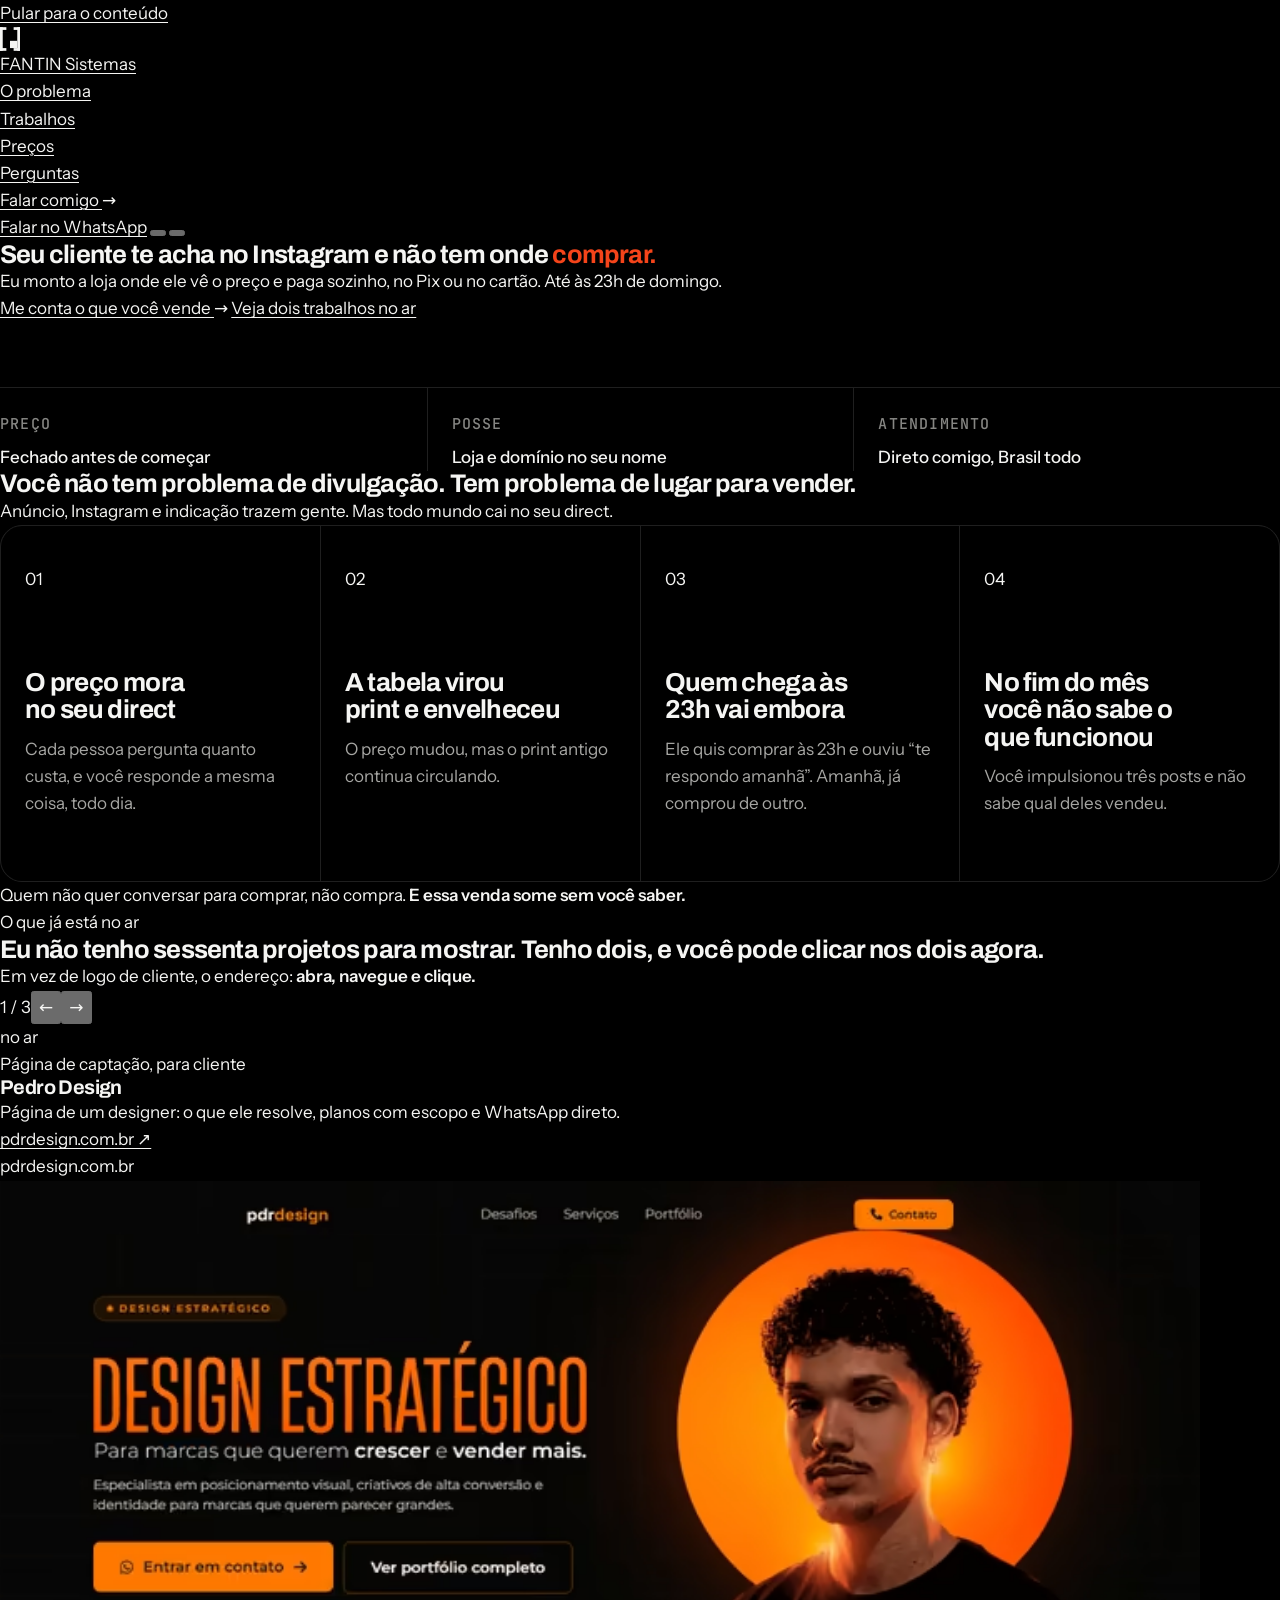
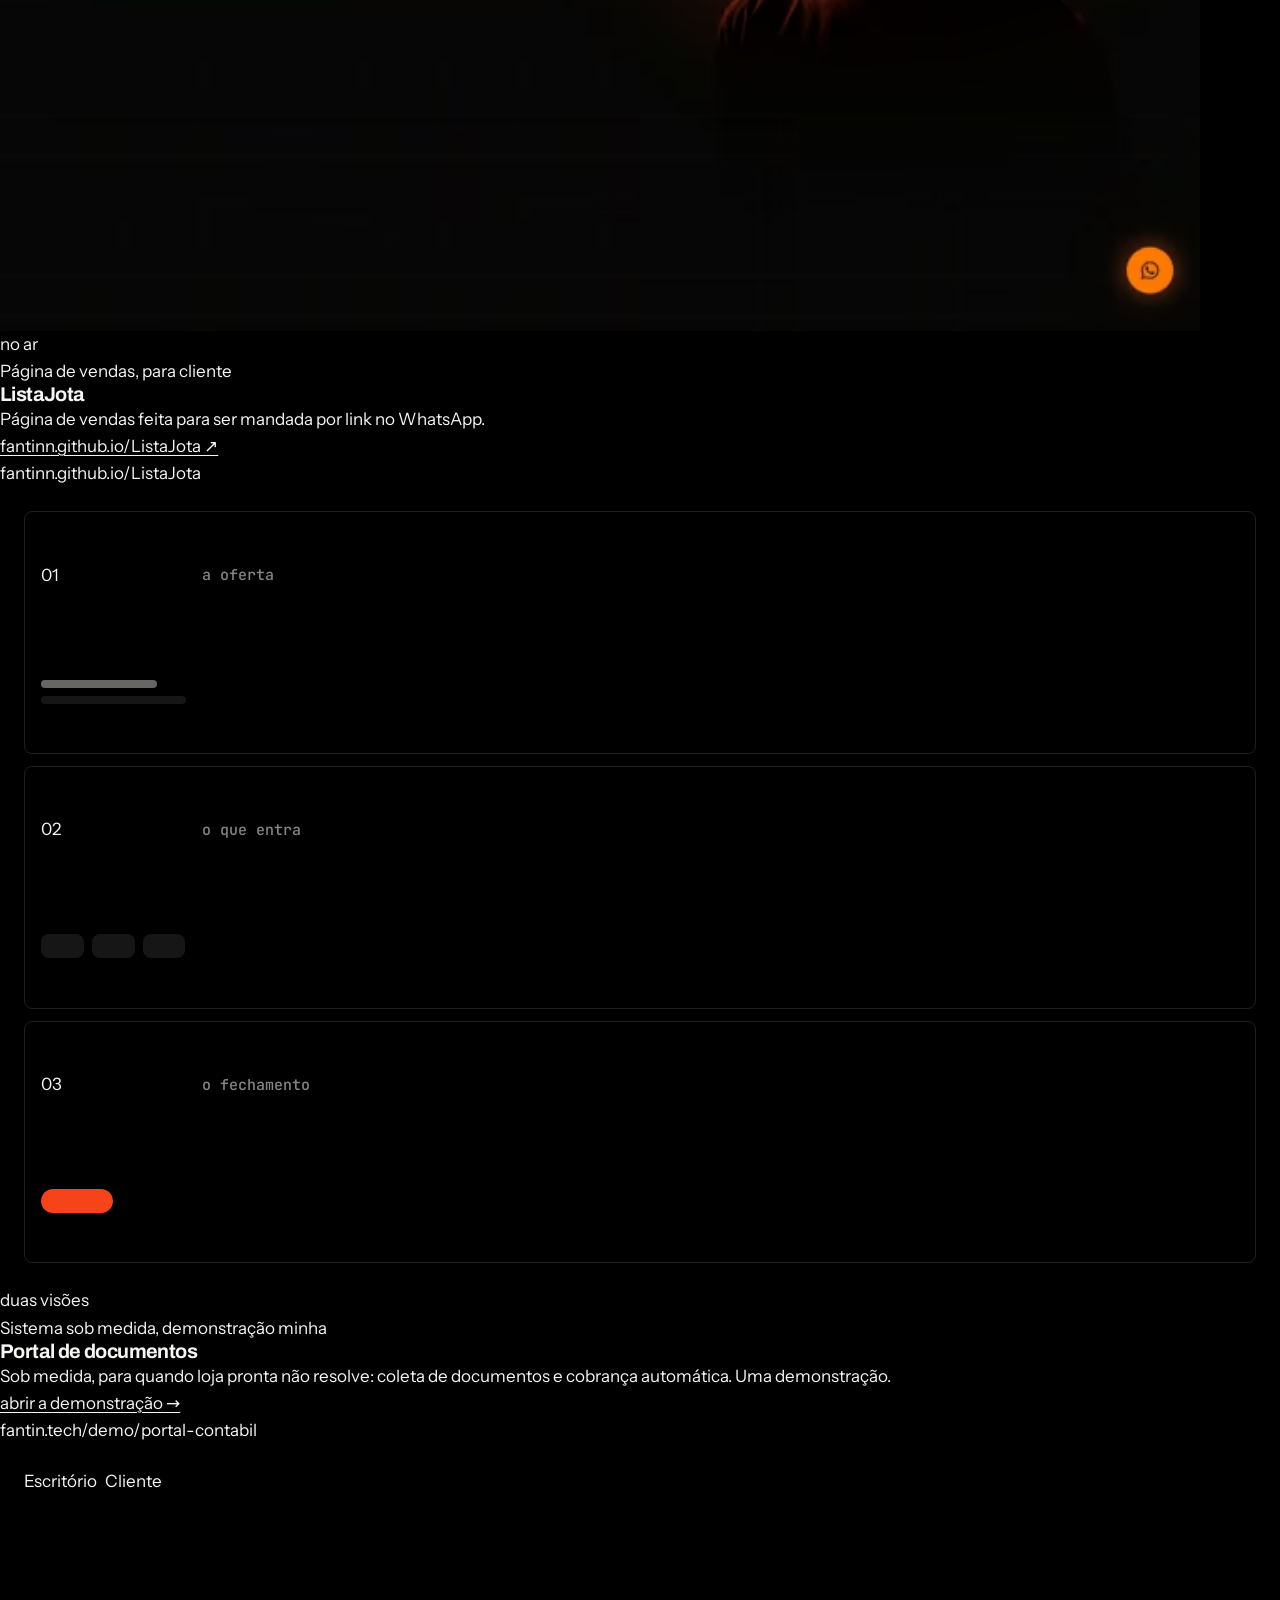
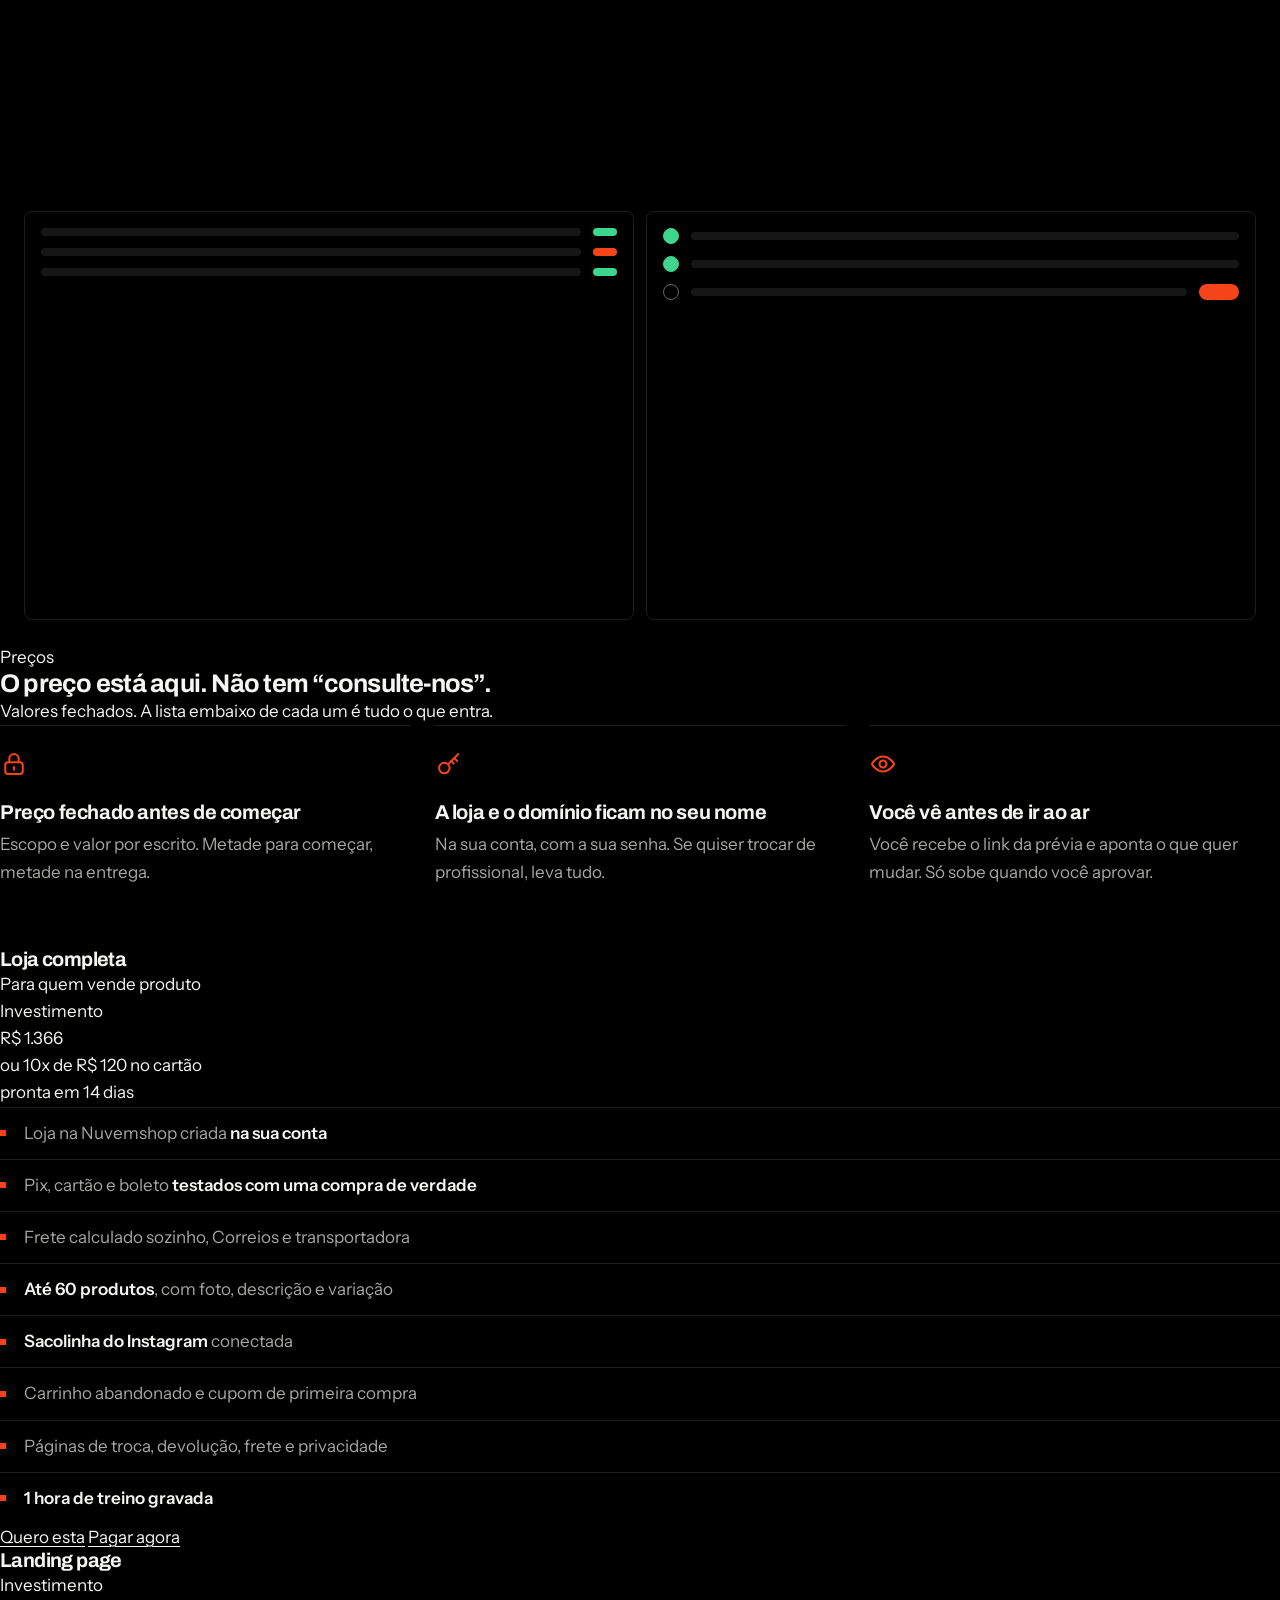
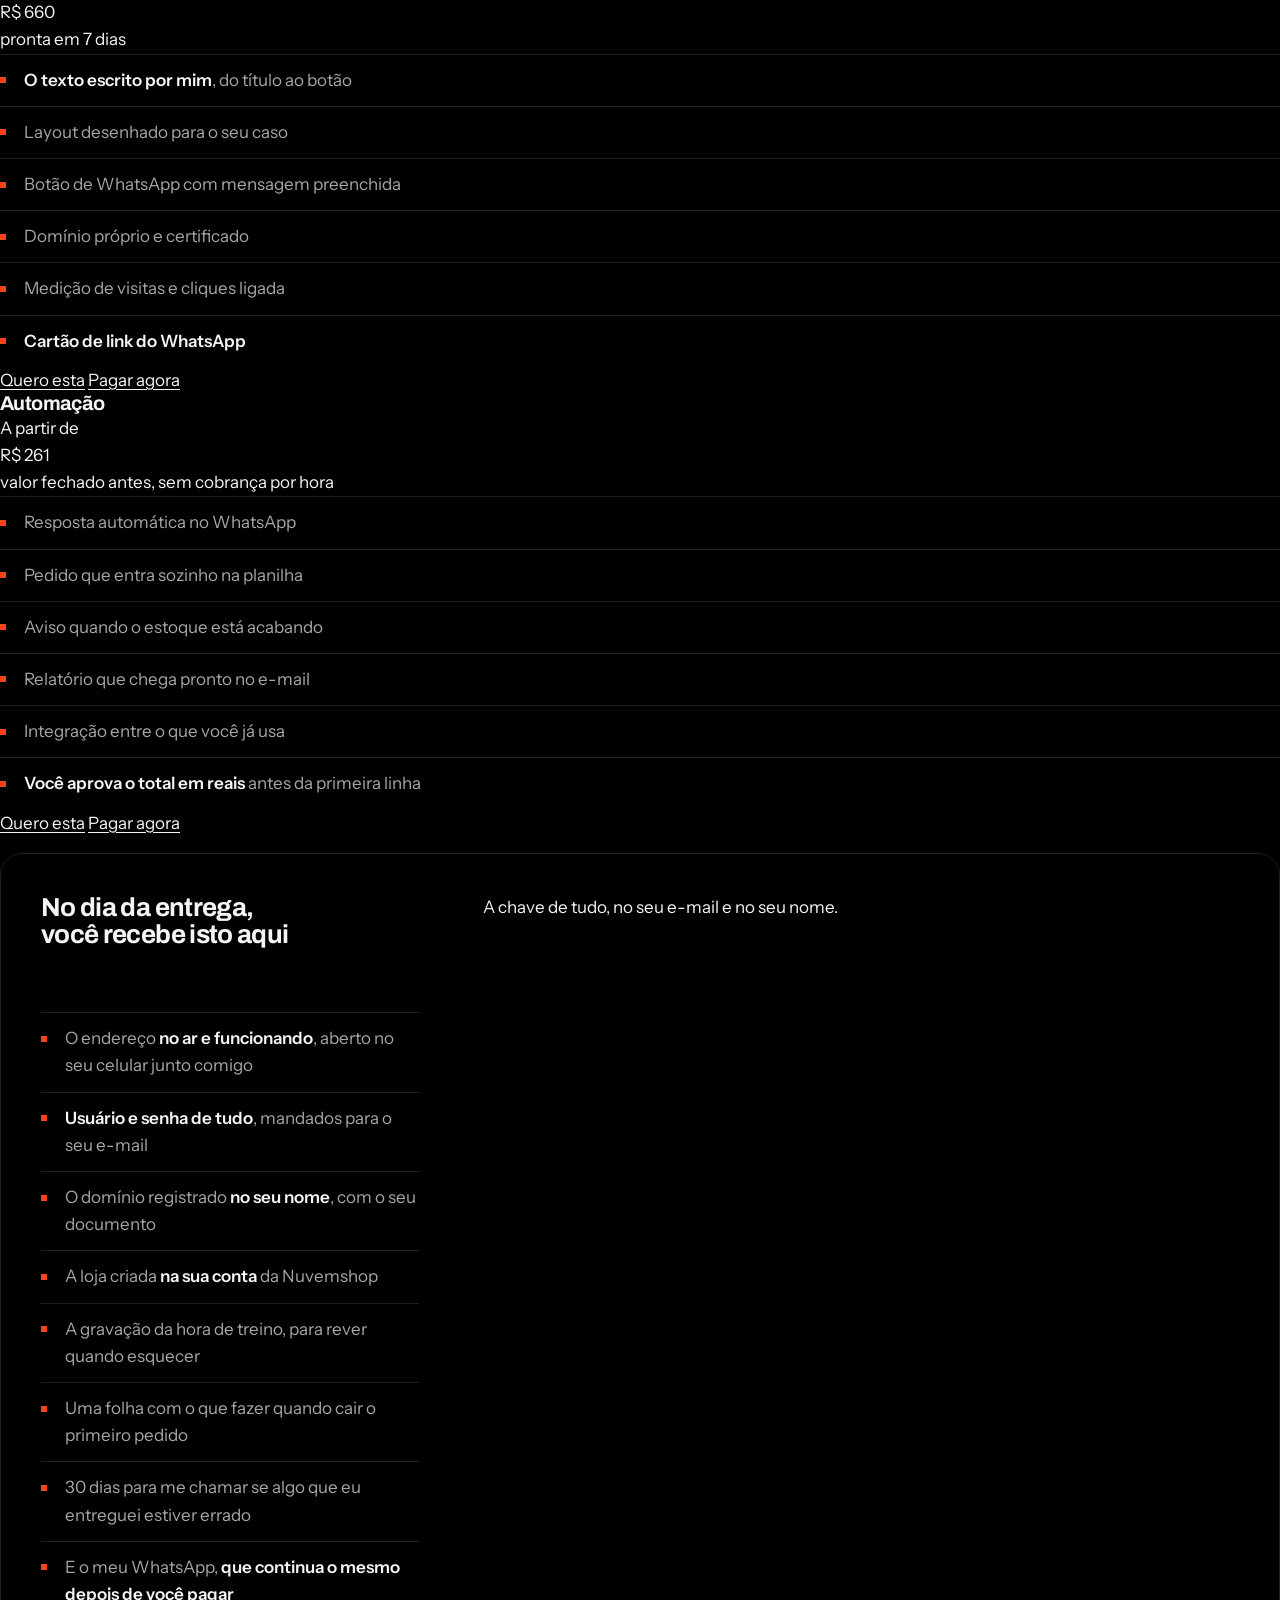
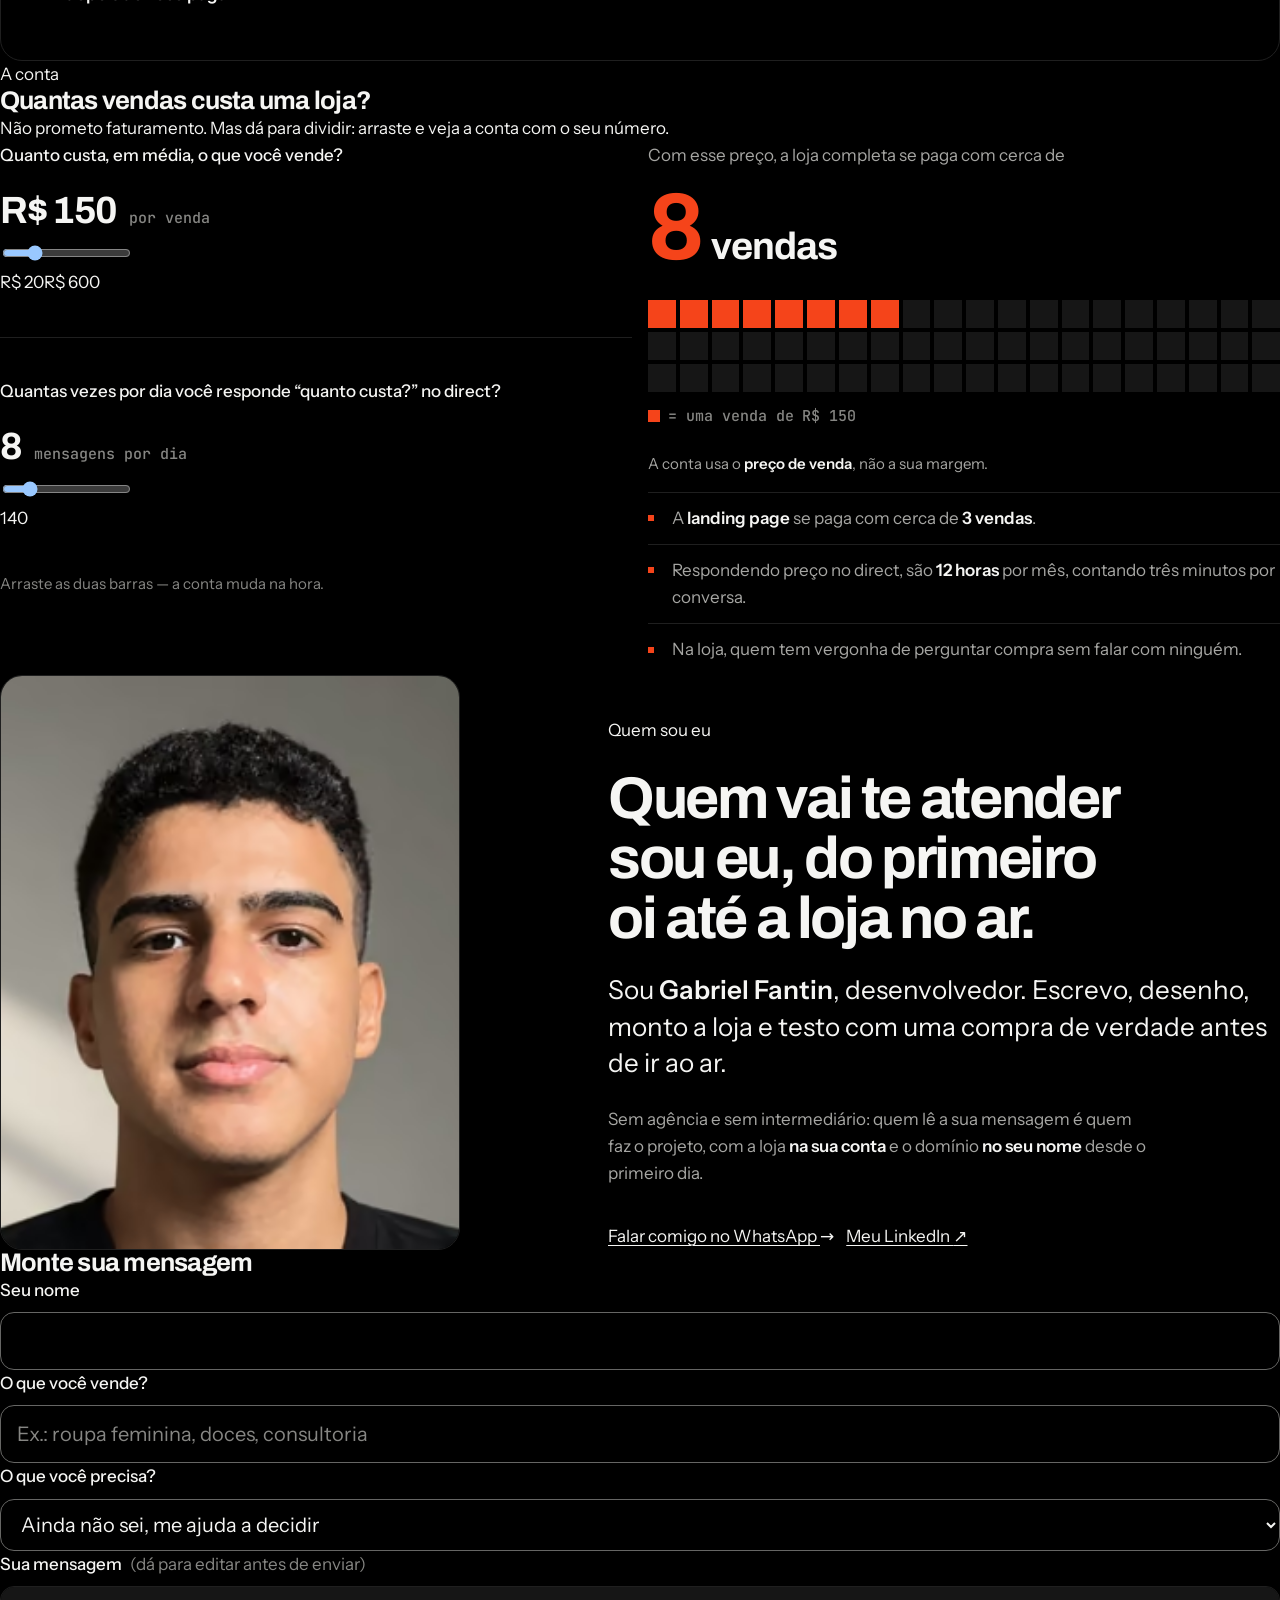
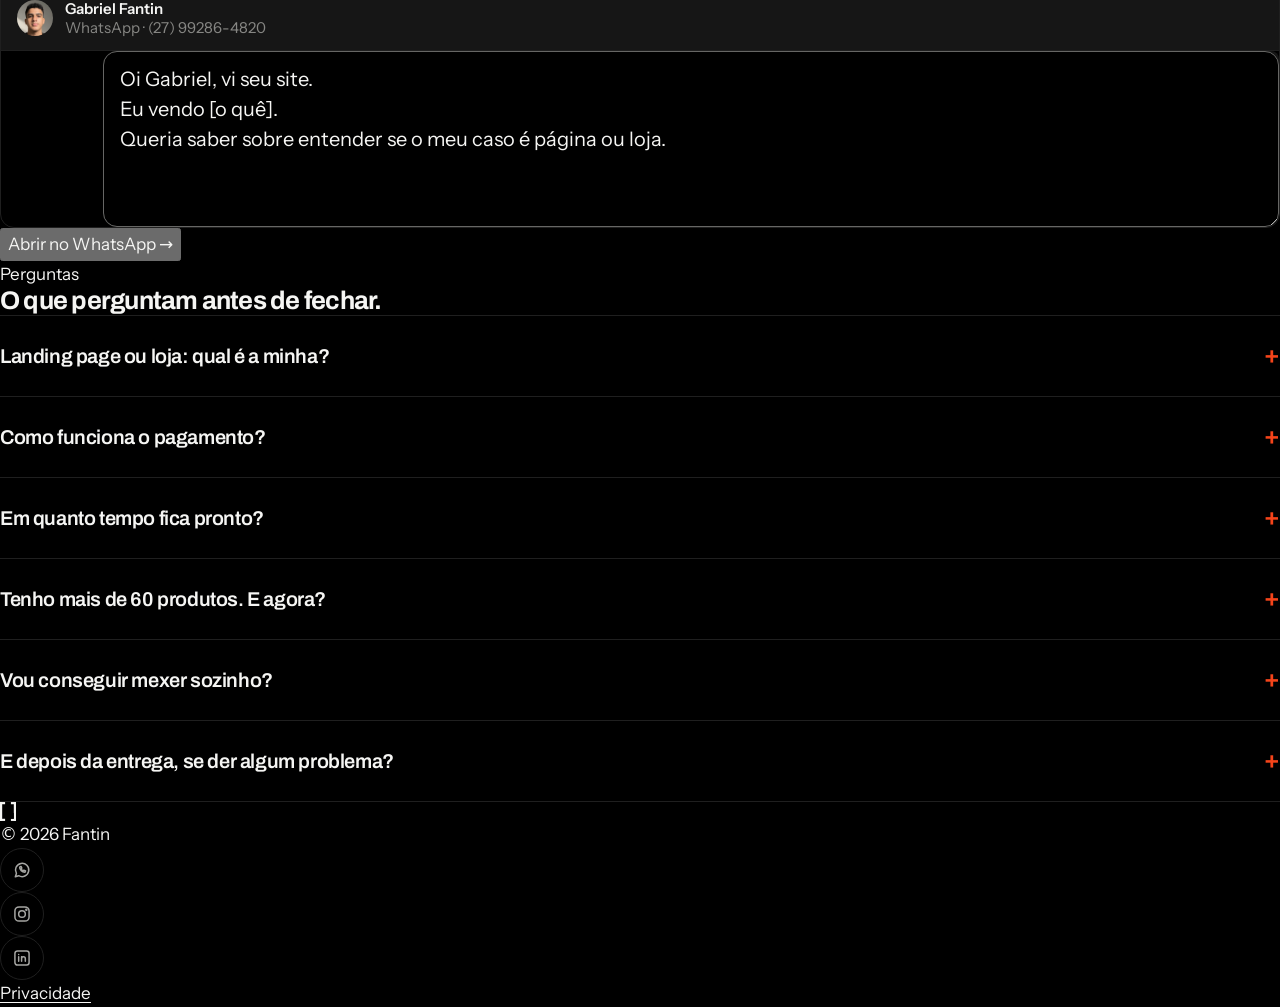
==== commit 2f99c1e8: "Botao Pagar agora nos tres precos, com links de pagamento do Asaas Pix, boleto e cartao (loja em ate" ====
--- a/index.html
+++ b/index.html
@@ -1,13 +1,13 @@
 <!doctype html>
-<html lang="pt-BR">
+<html lang="pt-BR" data-theme="light">
 <head>
 <meta charset="utf-8">
-<meta name="viewport" content="width=device-width, initial-scale=1, viewport-fit=cover">
+<meta name="viewport" content="width=device-width, initial-scale=1">
 <title>Loja online e landing page para quem vende no Instagram — Fantin Sistemas</title>
 <meta name="description" content="Landing page por R$ 500 em 7 dias e loja completa na Nuvemshop por R$ 1.200. Preço fechado antes de começar, a loja fica no seu nome. Atendo o Brasil todo.">
 <link rel="canonical" href="https://fantin.tech/">
-<meta name="theme-color" content="#000000">
-<meta name="color-scheme" content="dark">
+<meta name="theme-color" content="#f0eee6">
+<meta name="color-scheme" content="light">
 <link rel="icon" href="favicon.svg" type="image/svg+xml">
 <link rel="apple-touch-icon" href="apple-touch-icon.png">
 
@@ -21,21 +21,23 @@
 <meta property="og:image:type" content="image/png">
 <meta property="og:image:width" content="1200">
 <meta property="og:image:height" content="630">
-<meta property="og:image:alt" content="Fantin Sistemas: o título Seu cliente te acha no Instagram e não tem onde comprar, em branco sobre fundo preto, com a palavra comprar em laranja.">
+<meta property="og:image:alt" content="Fantin Sistemas: o título Seu cliente te acha no Instagram e não tem onde comprar, e os preços da landing page, da loja completa e da automação.">
 <meta name="twitter:card" content="summary_large_image">
 
-<!-- Marca que o JavaScript está ligado, antes da primeira pintura: o menu do
-     celular e as entradas ao rolar só existem com ele. -->
-<script>document.documentElement.className+=" js"</script>
-
-<!-- Fontes servidas daqui mesmo (três famílias, um arquivo variável cada),
-     pré-carregadas: nenhuma bloqueia a pintura. -->
+<!-- Toda visita abre no claro (o papel é a cara da marca). O escuro só entra se
+     a pessoa trocou no botão nesta mesma visita; escolha antiga salva é apagada. -->
+<script>try{localStorage.removeItem("fs_tema");if(sessionStorage.getItem("fs_tema")==="dark")document.documentElement.setAttribute("data-theme","dark")}catch(e){}</script>
+
+<!-- Fontes servidas daqui mesmo (três famílias, um arquivo variável cada).
+     As três da primeira dobra vêm pré-carregadas; nenhuma bloqueia a pintura.
+     A mono entra aqui porque a linha de preços do herói é escrita nela: sem
+     o preload ela troca depois da pintura e a linha se mexe. -->
 <link rel="preload" href="assets/fontes/archivo.woff2" as="font" type="font/woff2" crossorigin>
 <link rel="preload" href="assets/fontes/instrument-sans.woff2" as="font" type="font/woff2" crossorigin>
 <link rel="preload" href="assets/fontes/jetbrains-mono.woff2" as="font" type="font/woff2" crossorigin>
-<link rel="preload" href="tokens.css?v=202610061800" as="style">
+<link rel="preload" href="tokens.css?v=202609251715" as="style">
 <link rel="preload" href="fontes.css" as="style">
-<link rel="stylesheet" href="style.css?v=202610061800">
+<link rel="stylesheet" href="style.css?v=202609251715">
 
 <script type="application/ld+json">
 {
@@ -120,168 +122,183 @@
 </head>
 <body>
 
-<a class="pular" href="#conteudo">Pular para o conteúdo</a>
-
-<header class="topo" id="topo">
-  <div class="caixa topo-linha">
-    <a class="marca" href="#inicio">
-      <svg class="marca-simbolo" width="18" height="22" viewBox="0 0 22 26" aria-hidden="true" focusable="false">
+<a class="skip" href="#conteudo">Pular para o conteúdo</a>
+
+<header class="site-head">
+  <div class="wrap">
+    <a class="brand" href="#topo">
+      <svg width="20" height="24" viewBox="0 0 22 26" aria-hidden="true" focusable="false">
         <g fill="currentColor">
           <rect x="0" y="0" width="3" height="26"/><rect x="0" y="0" width="7" height="3"/><rect x="0" y="23" width="7" height="3"/>
           <rect x="19" y="0" width="3" height="26"/><rect x="15" y="0" width="7" height="3"/><rect x="15" y="23" width="7" height="3"/>
+          <rect x="11" y="15" width="8" height="8"/>
         </g>
-        <rect class="marca-ponto" x="11" y="15" width="8" height="8"/>
       </svg>
-      <span class="marca-nome">FANTIN</span><span class="marca-sub">Sistemas</span>
+      <span class="brand-nome">FANTIN</span> <span class="brand-sub">Sistemas</span>
     </a>
 
-    <nav class="menu" id="menu" aria-label="Seções da página">
-      <ul class="menu-lista">
+    <nav class="nav" id="nav" aria-label="Seções da página">
+      <ul class="nav-lista">
         <li><a href="#problema">O problema</a></li>
         <li><a href="#trabalhos">Trabalhos</a></li>
         <li><a href="#precos">Preços</a></li>
         <li><a href="#perguntas">Perguntas</a></li>
       </ul>
-      <a class="botao botao--marca" href="#contato">Falar comigo <span class="seta" aria-hidden="true">&rarr;</span></a>
+      <a class="btn btn--primary" href="#contato">Falar comigo <span class="seta" aria-hidden="true">&rarr;</span></a>
     </nav>
 
-    <button class="menu-botao" type="button" id="menu-botao" aria-expanded="false" aria-controls="menu" aria-label="Abrir menu">
-      <span class="menu-botao-linhas" aria-hidden="true"><i></i><i></i></span>
+    <a class="btn btn--ghost head-zap" href="https://wa.me/5527992864820?text=Oi%20Gabriel%2C%20vi%20seu%20site." target="_blank" rel="noopener" data-evt="whatsapp">Falar no WhatsApp</a>
+    <button class="icon-btn" type="button" id="tema" aria-label="Tema escuro" aria-pressed="false" title="Alternar tema claro e escuro">
+      <svg class="tema-sol" viewBox="0 0 24 24" aria-hidden="true" focusable="false" fill="none" stroke="currentColor" stroke-width="2" stroke-linecap="round"><circle cx="12" cy="12" r="4"/><path d="M12 2v2M12 20v2M4.9 4.9l1.4 1.4M17.7 17.7l1.4 1.4M2 12h2M20 12h2M4.9 19.1l1.4-1.4M17.7 6.3l1.4-1.4"/></svg>
+      <svg class="tema-lua" viewBox="0 0 24 24" aria-hidden="true" focusable="false" fill="none" stroke="currentColor" stroke-width="2" stroke-linecap="round" stroke-linejoin="round"><path d="M20 14.5A8 8 0 0 1 9.5 4 8 8 0 1 0 20 14.5z"/></svg>
+    </button>
+    <button class="icon-btn menu-btn" type="button" id="menu-btn" aria-expanded="false" aria-controls="nav" aria-label="Abrir menu">
+      <svg class="i-abrir" viewBox="0 0 24 24" aria-hidden="true" focusable="false" fill="none" stroke="currentColor" stroke-width="2" stroke-linecap="round"><path d="M4 7h16M4 12h16M4 17h16"/></svg>
+      <svg class="i-fechar" viewBox="0 0 24 24" aria-hidden="true" focusable="false" fill="none" stroke="currentColor" stroke-width="2" stroke-linecap="round"><path d="M6 6l12 12M18 6L6 18"/></svg>
     </button>
   </div>
 </header>
 
 <main id="conteudo">
 
-<!-- ═══ herói ══════════════════════════════════════════════════════════
-     Só tipo, no preto. O ponto final do título é o quadrado da marca. -->
-<section class="heroi" id="inicio" aria-labelledby="heroi-titulo">
-  <div class="caixa">
-    <h1 class="heroi-titulo" id="heroi-titulo">Seu cliente te acha no Instagram e não tem onde <span class="destaque">comprar</span><span class="ponto-final">.</span></h1>
-    <div class="heroi-base">
-      <p class="heroi-lead">Eu monto a loja onde ele vê o preço e paga sozinho, no Pix ou no cartão. Até às 23h de domingo.</p>
-      <div class="heroi-acoes">
-        <a class="botao botao--marca botao--g" href="#contato">Me conta o que você vende <span class="seta" aria-hidden="true">&rarr;</span></a>
-        <a class="botao botao--linha botao--g" href="#trabalhos">Veja dois trabalhos no ar</a>
-      </div>
+<!-- ═══ herói ══════════════════════════════════════════════════════════ -->
+<section class="hero" id="topo" aria-labelledby="hero-titulo">
+  <div class="hero-luz" aria-hidden="true"></div>
+  <div class="wrap">
+    <h1 id="hero-titulo">Seu cliente te acha no Instagram e não tem onde <span class="destaque">comprar.</span></h1>
+    <p class="lead">Eu monto a loja onde ele vê o preço e paga sozinho, no Pix ou no cartão. Até às 23h de domingo.</p>
+    <div class="hero-cta">
+      <a class="btn btn--primary btn--g" href="#contato">Me conta o que você vende <span class="seta" aria-hidden="true">&rarr;</span></a>
+      <a class="btn btn--ghost btn--g" href="#trabalhos">Veja dois trabalhos no ar</a>
     </div>
     <dl class="provas">
       <div><dt>Preço</dt><dd>Fechado antes de começar</dd></div>
       <div><dt>Posse</dt><dd>Loja e domínio no seu nome</dd></div>
       <div><dt>Atendimento</dt><dd>Direto comigo, Brasil todo</dd></div>
     </dl>
+
   </div>
 </section>
 
-<!-- ═══ 01 · o problema ════════════════════════════════════════════════ -->
-<section class="secao" id="problema" aria-labelledby="problema-titulo">
-  <div class="caixa">
-    <div class="secao-cabeca" data-revelar>
-      <p class="rotulo"><span class="rotulo-num">01</span>O problema</p>
+<!-- ═══ dores ══════════════════════════════════════════════════════════ -->
+<section id="problema" aria-labelledby="problema-titulo">
+  <div class="wrap">
+    <div class="cabeca">
       <h2 id="problema-titulo">Você não tem problema de divulgação. Tem problema de lugar para vender.</h2>
-      <p class="secao-lead">Anúncio, Instagram e indicação trazem gente. Mas todo mundo cai no seu direct.</p>
+      <p class="lead">Anúncio, Instagram e indicação trazem gente. Mas todo mundo cai no seu direct.</p>
     </div>
 
     <ol class="dores">
-      <li class="dor" data-revelar>
-        <span class="dor-num" aria-hidden="true">01</span>
+      <li class="card dor">
+        <span class="num" aria-hidden="true">01</span>
         <h3>O preço mora no seu direct</h3>
         <p>Cada pessoa pergunta quanto custa, e você responde a mesma coisa, todo dia.</p>
       </li>
-      <li class="dor" data-revelar>
-        <span class="dor-num" aria-hidden="true">02</span>
+      <li class="card dor">
+        <span class="num" aria-hidden="true">02</span>
         <h3>A tabela virou print e envelheceu</h3>
         <p>O preço mudou, mas o print antigo continua circulando.</p>
       </li>
-      <li class="dor" data-revelar>
-        <span class="dor-num" aria-hidden="true">03</span>
+      <li class="card dor">
+        <span class="num" aria-hidden="true">03</span>
         <h3>Quem chega às 23h vai embora</h3>
         <p>Ele quis comprar às 23h e ouviu “te respondo amanhã”. Amanhã, já comprou de outro.</p>
       </li>
-      <li class="dor" data-revelar>
-        <span class="dor-num" aria-hidden="true">04</span>
+      <li class="card dor">
+        <span class="num" aria-hidden="true">04</span>
         <h3>No fim do mês você não sabe o que funcionou</h3>
         <p>Você impulsionou três posts e não sabe qual deles vendeu.</p>
       </li>
     </ol>
 
-    <p class="frase">Quem não quer conversar para comprar, não compra. <b>E essa venda some sem você saber.</b></p>
+    <p class="dores-pe">Quem não quer conversar para comprar, não compra. <b>E essa venda some sem você saber.</b></p>
   </div>
 </section>
 
-<!-- ═══ 02 · trabalhos ═════════════════════════════════════════════════
+<!-- ═══ trabalhos ══════════════════════════════════════════════════════
      Dois trabalhos no ar e uma demonstração. NÃO acrescente estatística
-     nem logo de cliente aqui sem fonte. Só o Pedro Design tem print (o de
-     verdade, do topo da página dele); os outros dois ganham um esquema
-     desenhado em CSS, com o endereço real na barra: mapa do que o texto
-     descreve, não print inventado. -->
-<section class="secao" id="trabalhos" aria-labelledby="trabalhos-titulo">
-  <div class="caixa">
-    <div class="secao-cabeca" data-revelar>
-      <p class="rotulo"><span class="rotulo-num">02</span>O que já está no ar</p>
-      <h2 id="trabalhos-titulo">Eu não tenho sessenta projetos para mostrar. Tenho dois, e você pode clicar nos dois agora.</h2>
-      <p class="secao-lead">Em vez de logo de cliente, o endereço: <b>abra, navegue e clique.</b></p>
+     nem logo de cliente aqui sem fonte. -->
+<section id="trabalhos" aria-labelledby="trabalhos-titulo">
+  <div class="wrap">
+    <div class="prova-topo">
+      <div>
+        <p class="eyebrow">O que já está no ar</p>
+        <h2 id="trabalhos-titulo">Eu não tenho sessenta projetos para mostrar. Tenho dois, e você pode clicar nos dois agora.</h2>
+      </div>
+      <p class="prova-nota">Em vez de logo de cliente, o endereço: <b>abra, navegue e clique.</b></p>
     </div>
 
-    <div class="trabalhos">
-      <article class="trabalho trabalho--grande" data-revelar>
-        <div class="janela">
-          <div class="janela-barra" aria-hidden="true">
-            <span class="janela-pontos"><i></i><i></i><i></i></span>
-            <span class="janela-url">pdrdesign.com.br</span>
+    <!-- Só o Pedro Design tem print (o de verdade, do topo da página dele).
+         Os outros dois ganham um esquema desenhado em CSS, com o endereço
+         real na barra: é mapa do que a copy descreve, não print inventado. -->
+    <div class="works trilho">
+      <article class="card work work--destaque">
+        <div class="work-texto">
+          <span class="tag"><span class="dot" aria-hidden="true"></span>no ar</span>
+          <p class="eyebrow">Página de captação, para cliente</p>
+          <h3>Pedro Design</h3>
+          <p class="muted">Página de um designer: o que ele resolve, planos com escopo e WhatsApp direto.</p>
+          <a class="work-link" href="https://pdrdesign.com.br" target="_blank" rel="noopener">pdrdesign.com.br <span aria-hidden="true">&nearr;</span></a>
+        </div>
+        <div class="frame work-tela">
+          <div class="frame-bar" aria-hidden="true">
+            <span class="frame-dots"><i></i><i></i><i></i></span>
+            <span class="frame-url">pdrdesign.com.br</span>
           </div>
-          <picture class="janela-print">
+          <picture class="work-print">
             <source type="image/avif" srcset="assets/pdrdesign-720.avif 720w, assets/pdrdesign-1200.avif 1200w"
-                    sizes="(min-width: 1000px) 760px, 92vw">
+                    sizes="(min-width: 1000px) 560px, (min-width: 760px) 50vw, 80vw">
             <img src="assets/pdrdesign-720.webp" srcset="assets/pdrdesign-720.webp 720w, assets/pdrdesign-1200.webp 1200w"
-                 sizes="(min-width: 1000px) 760px, 92vw"
+                 sizes="(min-width: 1000px) 560px, (min-width: 760px) 50vw, 80vw"
                  width="1200" height="750" loading="lazy" decoding="async"
                  alt="Topo da página pdrdesign.com.br no computador: o título Design estratégico, os botões de contato e de portfólio e um retrato sobre um círculo laranja">
           </picture>
         </div>
-        <div class="trabalho-texto">
-          <p class="trabalho-tipo"><span class="no-ar">no ar</span>Página de captação, para cliente</p>
-          <h3>Pedro Design</h3>
-          <p>Página de um designer: o que ele resolve, planos com escopo e WhatsApp direto.</p>
-          <a class="link-seta" href="https://pdrdesign.com.br" target="_blank" rel="noopener">pdrdesign.com.br <span aria-hidden="true">&nearr;</span></a>
+      </article>
+
+      <article class="card work">
+        <div class="work-texto">
+          <span class="tag"><span class="dot" aria-hidden="true"></span>no ar</span>
+          <p class="eyebrow">Página de vendas, para cliente</p>
+          <h3>ListaJota</h3>
+          <p class="muted">Página de vendas feita para ser mandada por link no WhatsApp.</p>
+          <a class="work-link" href="https://fantinn.github.io/ListaJota/" target="_blank" rel="noopener">fantinn.github.io/ListaJota <span aria-hidden="true">&nearr;</span></a>
+        </div>
+        <div class="frame work-tela" aria-hidden="true">
+          <div class="frame-bar">
+            <span class="frame-dots"><i></i><i></i><i></i></span>
+            <span class="frame-url">fantinn.github.io/ListaJota</span>
+          </div>
+          <div class="esquema esquema--mapa">
+            <span class="esq-bloco"><span class="esq-num">01</span><span class="esq-nome">a oferta</span><span class="esq-corpo"><span class="esq-traco esq-traco--forte"></span><span class="esq-traco"></span></span></span>
+            <span class="esq-bloco"><span class="esq-num">02</span><span class="esq-nome">o que entra</span><span class="esq-corpo esq-corpo--itens"><span class="esq-item"></span><span class="esq-item"></span><span class="esq-item"></span></span></span>
+            <span class="esq-bloco"><span class="esq-num">03</span><span class="esq-nome">o fechamento</span><span class="esq-corpo"><span class="esq-botao"></span></span></span>
+          </div>
         </div>
       </article>
 
-      <article class="trabalho" data-revelar>
-        <div class="janela" aria-hidden="true">
-          <div class="janela-barra">
-            <span class="janela-pontos"><i></i><i></i><i></i></span>
-            <span class="janela-url">fantinn.github.io/ListaJota</span>
+      <article class="card work">
+        <div class="work-texto">
+          <span class="tag">duas visões</span>
+          <p class="eyebrow">Sistema sob medida, demonstração minha</p>
+          <h3>Portal de documentos</h3>
+          <p class="muted">Sob medida, para quando loja pronta não resolve: coleta de documentos e cobrança automática. Uma demonstração.</p>
+          <a class="work-link" href="demo/portal-contabil/">abrir a demonstração <span aria-hidden="true">&rarr;</span></a>
+        </div>
+        <div class="frame work-tela" aria-hidden="true">
+          <div class="frame-bar">
+            <span class="frame-dots"><i></i><i></i><i></i></span>
+            <span class="frame-url">fantin.tech/demo/portal-contabil</span>
           </div>
-          <div class="esquema esquema--pagina">
-            <span class="esq-bloco"><span class="esq-nome">01 a oferta</span><span class="esq-corpo"><span class="esq-traco esq-traco--forte"></span><span class="esq-traco esq-traco--curto"></span></span></span>
-            <span class="esq-bloco"><span class="esq-nome">02 o que entra</span><span class="esq-corpo esq-corpo--itens"><span class="esq-item"></span><span class="esq-item"></span><span class="esq-item"></span></span></span>
-            <span class="esq-bloco"><span class="esq-nome">03 o fechamento</span><span class="esq-corpo"><span class="esq-botao"></span></span></span>
-          </div>
-        </div>
-        <div class="trabalho-texto">
-          <p class="trabalho-tipo"><span class="no-ar">no ar</span>Página de vendas, para cliente</p>
-          <h3>ListaJota</h3>
-          <p>Página de vendas feita para ser mandada por link no WhatsApp.</p>
-          <a class="link-seta" href="https://fantinn.github.io/ListaJota/" target="_blank" rel="noopener">fantinn.github.io/ListaJota <span aria-hidden="true">&nearr;</span></a>
-        </div>
-      </article>
-
-      <article class="trabalho" data-revelar>
-        <div class="janela" aria-hidden="true">
-          <div class="janela-barra">
-            <span class="janela-pontos"><i></i><i></i><i></i></span>
-            <span class="janela-url">fantin.tech/demo/portal-contabil</span>
-          </div>
-          <div class="esquema esquema--portal">
-            <span class="esq-abas"><span class="esq-aba esq-aba--ativa">Escritório</span><span class="esq-aba">Cliente</span></span>
+          <div class="esquema esquema--visoes">
+            <span class="esq-abas"><span>Escritório</span><span>Cliente</span></span>
             <span class="esq-visoes">
-              <span class="esq-visao">
+              <span class="esq-visao esq-visao--escritorio">
                 <span class="esq-fila"><span class="esq-traco"></span><span class="esq-selo"></span></span>
                 <span class="esq-fila"><span class="esq-traco"></span><span class="esq-selo esq-selo--falta"></span></span>
                 <span class="esq-fila"><span class="esq-traco"></span><span class="esq-selo"></span></span>
               </span>
-              <span class="esq-visao">
+              <span class="esq-visao esq-visao--cliente">
                 <span class="esq-fila"><span class="esq-caixa esq-caixa--ok"></span><span class="esq-traco"></span></span>
                 <span class="esq-fila"><span class="esq-caixa esq-caixa--ok"></span><span class="esq-traco"></span></span>
                 <span class="esq-fila"><span class="esq-caixa"></span><span class="esq-traco"></span><span class="esq-enviar"></span></span>
@@ -289,55 +306,47 @@
             </span>
           </div>
         </div>
-        <div class="trabalho-texto">
-          <p class="trabalho-tipo"><span class="duas-visoes">duas visões</span>Sistema sob medida, demonstração minha</p>
-          <h3>Portal de documentos</h3>
-          <p>Sob medida, para quando loja pronta não resolve: coleta de documentos e cobrança automática. Uma demonstração.</p>
-          <a class="link-seta" href="demo/portal-contabil/">abrir a demonstração <span aria-hidden="true">&rarr;</span></a>
-        </div>
       </article>
     </div>
   </div>
 </section>
 
-<!-- ═══ 03 · preços ════════════════════════════════════════════════════ -->
-<section class="secao" id="precos" aria-labelledby="precos-titulo">
-  <div class="caixa">
-    <div class="secao-cabeca" data-revelar>
-      <p class="rotulo"><span class="rotulo-num">03</span>Preços</p>
+<!-- ═══ preços (banda escura) ══════════════════════════════════════════ -->
+<section class="faixa" id="precos" aria-labelledby="precos-titulo">
+  <div class="wrap">
+    <div class="cabeca">
+      <p class="eyebrow">Preços</p>
       <h2 id="precos-titulo">O preço está aqui. Não tem &ldquo;consulte-nos&rdquo;.</h2>
-      <p class="secao-lead">Valores fechados. A lista embaixo de cada um é tudo o que entra.</p>
+      <p class="lead">Valores fechados. A lista embaixo de cada um é tudo o que entra.</p>
     </div>
 
     <!-- Ordem importa: derruba as três objeções e só então mostra o número. -->
     <ul class="garantias">
-      <li class="garantia" data-revelar>
-        <svg class="garantia-icone" viewBox="0 0 24 24" aria-hidden="true" focusable="false" fill="none" stroke="currentColor" stroke-width="1.6" stroke-linecap="round" stroke-linejoin="round"><path d="M7 10.5h10a2.5 2.5 0 0 1 2.5 2.5v5a2.5 2.5 0 0 1-2.5 2.5H7a2.5 2.5 0 0 1-2.5-2.5v-5A2.5 2.5 0 0 1 7 10.5z"/><path d="M8 10.5V7.5a4 4 0 0 1 8 0v3"/><path d="M12 14.5v2.5"/></svg>
+      <li class="garantia">
+        <svg class="garantia-icone" viewBox="0 0 24 24" aria-hidden="true" focusable="false" fill="none" stroke="currentColor" stroke-width="1.75" stroke-linecap="round" stroke-linejoin="round"><path pathLength="1" d="M7 10.5h10a2.5 2.5 0 0 1 2.5 2.5v5a2.5 2.5 0 0 1-2.5 2.5H7a2.5 2.5 0 0 1-2.5-2.5v-5A2.5 2.5 0 0 1 7 10.5z"/><path pathLength="1" d="M8 10.5V7.5a4 4 0 0 1 8 0v3"/><path pathLength="1" d="M12 14.5v2.5"/></svg>
         <h3>Preço fechado antes de começar</h3>
         <p>Escopo e valor por escrito. Metade para começar, metade na entrega.</p>
       </li>
-      <li class="garantia" data-revelar>
-        <svg class="garantia-icone" viewBox="0 0 24 24" aria-hidden="true" focusable="false" fill="none" stroke="currentColor" stroke-width="1.6" stroke-linecap="round" stroke-linejoin="round"><path d="M3.5 15.5a4.5 4.5 0 1 0 9 0a4.5 4.5 0 1 0-9 0z"/><path d="M11.2 12.3L20 3.5"/><path d="M16.5 7l2.5 2.5M14 9.5l2 2"/></svg>
+      <li class="garantia">
+        <svg class="garantia-icone" viewBox="0 0 24 24" aria-hidden="true" focusable="false" fill="none" stroke="currentColor" stroke-width="1.75" stroke-linecap="round" stroke-linejoin="round"><path pathLength="1" d="M3.5 15.5a4.5 4.5 0 1 0 9 0a4.5 4.5 0 1 0-9 0z"/><path pathLength="1" d="M11.2 12.3L20 3.5"/><path pathLength="1" d="M16.5 7l2.5 2.5M14 9.5l2 2"/></svg>
         <h3>A loja e o domínio ficam no seu nome</h3>
         <p>Na sua conta, com a sua senha. Se quiser trocar de profissional, leva tudo.</p>
       </li>
-      <li class="garantia" data-revelar>
-        <svg class="garantia-icone" viewBox="0 0 24 24" aria-hidden="true" focusable="false" fill="none" stroke="currentColor" stroke-width="1.6" stroke-linecap="round" stroke-linejoin="round"><path d="M2.5 12S6 5.5 12 5.5 21.5 12 21.5 12 18 18.5 12 18.5 2.5 12 2.5 12z"/><path d="M9 12a3 3 0 1 0 6 0a3 3 0 1 0-6 0z"/></svg>
+      <li class="garantia">
+        <svg class="garantia-icone" viewBox="0 0 24 24" aria-hidden="true" focusable="false" fill="none" stroke="currentColor" stroke-width="1.75" stroke-linecap="round" stroke-linejoin="round"><path pathLength="1" d="M2.5 12S6 5.5 12 5.5 21.5 12 21.5 12 18 18.5 12 18.5 2.5 12 2.5 12z"/><path pathLength="1" d="M9 12a3 3 0 1 0 6 0a3 3 0 1 0-6 0z"/></svg>
         <h3>Você vê antes de ir ao ar</h3>
         <p>Você recebe o link da prévia e aponta o que quer mudar. Só sobe quando você aprovar.</p>
       </li>
     </ul>
 
-    <div class="planos">
-      <article class="plano plano--destaque" data-revelar>
-        <div class="plano-topo">
-          <h3>Loja completa</h3>
-          <span class="etiqueta">Para quem vende produto</span>
-        </div>
-        <p class="plano-rotulo">Investimento</p>
-        <p class="plano-preco"><span class="plano-moeda">R$</span><span class="plano-valor" data-de="3200">1.200</span></p>
-        <p class="plano-nota">ou 10x de R$ 120 no cartão</p>
-        <p class="plano-nota">pronta em 14 dias</p>
+    <div class="prices">
+      <article class="card price" data-featured="true">
+        <div class="price-topo"><h3>Loja completa</h3></div>
+        <span class="tag price-selo">Para quem vende produto</span>
+        <p class="eyebrow">Investimento</p>
+        <p class="amount"><span class="amount-moeda">R$ </span><span class="amount-valor" data-de="3200">1.200</span></p>
+        <p class="amount-nota">ou 10x de R$ 120 no cartão</p>
+        <p class="amount-nota">pronta em 14 dias</p>
         <ul class="lista">
           <li>Loja na Nuvemshop criada <b>na sua conta</b></li>
           <li>Pix, cartão e boleto <b>testados com uma compra de verdade</b></li>
@@ -348,14 +357,15 @@
           <li>Páginas de troca, devolução, frete e privacidade</li>
           <li><b>1 hora de treino gravada</b></li>
         </ul>
-        <a class="botao botao--marca botao--bloco" href="#contato" data-servico="loja">Quero esta <span class="seta" aria-hidden="true">&rarr;</span></a>
+        <a class="btn btn--primary" href="#contato" data-servico="loja">Quero esta</a>
+        <a class="btn btn--ghost" href="https://www.asaas.com/c/xsvpwqc5ypx0kgmn" target="_blank" rel="noopener" data-evt="pagar">Pagar agora</a>
       </article>
 
-      <article class="plano" data-revelar>
-        <div class="plano-topo"><h3>Landing page</h3></div>
-        <p class="plano-rotulo">Investimento</p>
-        <p class="plano-preco"><span class="plano-moeda">R$</span><span class="plano-valor" data-de="2000">500</span></p>
-        <p class="plano-nota">pronta em 7 dias</p>
+      <article class="card price">
+        <div class="price-topo"><h3>Landing page</h3></div>
+        <p class="eyebrow">Investimento</p>
+        <p class="amount"><span class="amount-moeda">R$ </span><span class="amount-valor" data-de="2000">500</span></p>
+        <p class="amount-nota">pronta em 7 dias</p>
         <ul class="lista">
           <li><b>O texto escrito por mim</b>, do título ao botão</li>
           <li>Layout desenhado para o seu caso</li>
@@ -364,14 +374,15 @@
           <li>Medição de visitas e cliques ligada</li>
           <li><b>Cartão de link do WhatsApp</b></li>
         </ul>
-        <a class="botao botao--linha botao--bloco" href="#contato" data-servico="landing">Quero esta</a>
+        <a class="btn btn--ghost" href="#contato" data-servico="landing">Quero esta</a>
+        <a class="btn btn--ghost" href="https://www.asaas.com/c/74lm5kezi032wjiz" target="_blank" rel="noopener" data-evt="pagar">Pagar agora</a>
       </article>
 
-      <article class="plano" data-revelar>
-        <div class="plano-topo"><h3>Automação</h3></div>
-        <p class="plano-rotulo">A partir de</p>
-        <p class="plano-preco"><span class="plano-moeda">R$</span><span class="plano-valor" data-de="800">197</span></p>
-        <p class="plano-nota">valor fechado antes, sem cobrança por hora</p>
+      <article class="card price">
+        <div class="price-topo"><h3>Automação</h3></div>
+        <p class="eyebrow">A partir de</p>
+        <p class="amount"><span class="amount-moeda">R$ </span><span class="amount-valor" data-de="800">197</span></p>
+        <p class="amount-nota">valor fechado antes, sem cobrança por hora</p>
         <ul class="lista">
           <li>Resposta automática no WhatsApp</li>
           <li>Pedido que entra sozinho na planilha</li>
@@ -380,16 +391,16 @@
           <li>Integração entre o que você já usa</li>
           <li><b>Você aprova o total em reais</b> antes da primeira linha</li>
         </ul>
-        <a class="botao botao--linha botao--bloco" href="#contato" data-servico="automacao">Quero esta</a>
+        <a class="btn btn--ghost" href="#contato" data-servico="automacao">Quero esta</a>
+        <a class="btn btn--ghost" href="https://www.asaas.com/c/qwzos6xsdna1xqhe" target="_blank" rel="noopener" data-evt="pagar">Pagar agora</a>
       </article>
     </div>
 
-    <div class="entrega" data-revelar>
-      <div class="entrega-cabeca">
-        <h3>No dia da entrega, você recebe isto aqui</h3>
-        <p>A chave de tudo, no seu e-mail e no seu nome.</p>
-      </div>
-      <ul class="lista lista--duas">
+
+    <div class="card entrega">
+      <h3>No dia da entrega, você recebe isto aqui</h3>
+      <p>A chave de tudo, no seu e-mail e no seu nome.</p>
+      <ul class="lista">
         <li>O endereço <b>no ar e funcionando</b>, aberto no seu celular junto comigo</li>
         <li><b>Usuário e senha de tudo</b>, mandados para o seu e-mail</li>
         <li>O domínio registrado <b>no seu nome</b>, com o seu documento</li>
@@ -403,42 +414,42 @@
   </div>
 </section>
 
-<!-- ═══ 04 · a conta ═══════════════════════════════════════════════════
+<!-- ═══ a conta ════════════════════════════════════════════════════════
      Divisão, não previsão. Não entra projeção de faturamento aqui. O HTML
      já nasce com o resultado dos valores padrão: sem JavaScript a seção
      continua fazendo sentido. -->
-<section class="secao" id="conta" aria-labelledby="conta-titulo">
-  <div class="caixa">
-    <div class="secao-cabeca" data-revelar>
-      <p class="rotulo"><span class="rotulo-num">04</span>A conta</p>
+<section id="conta" aria-labelledby="conta-titulo">
+  <div class="wrap">
+    <div class="cabeca">
+      <p class="eyebrow">A conta</p>
       <h2 id="conta-titulo">Quantas vendas custa uma loja?</h2>
-      <p class="secao-lead">Não prometo faturamento. Mas dá para dividir: arraste e veja a conta com o seu número.</p>
+      <p class="lead">Não prometo faturamento. Mas dá para dividir: arraste e veja a conta com o seu número.</p>
     </div>
 
-    <div class="conta" data-revelar>
-      <div class="conta-cartao conta-entrada">
+    <div class="conta">
+      <div class="card">
         <div class="medida">
           <label for="cticket">Quanto custa, em média, o que você vende?</label>
           <p class="medida-leitura"><span id="cticketv">R$ 150</span><small>por venda</small></p>
-          <input class="regua" id="cticket" type="range" min="20" max="600" step="10" value="150" aria-valuetext="R$ 150 por venda">
-          <div class="regua-pontas" aria-hidden="true"><span>R$ 20</span><span>R$ 600</span></div>
+          <input class="faixa-range" id="cticket" type="range" min="20" max="600" step="10" value="150" aria-valuetext="R$ 150 por venda">
+          <div class="reguas" aria-hidden="true"><span>R$ 20</span><span>R$ 600</span></div>
         </div>
         <div class="medida">
           <label for="cmsg">Quantas vezes por dia você responde &ldquo;quanto custa?&rdquo; no direct?</label>
           <p class="medida-leitura"><span id="cmsgv">8</span><small>mensagens por dia</small></p>
-          <input class="regua" id="cmsg" type="range" min="1" max="40" step="1" value="8" aria-valuetext="8 mensagens por dia">
-          <div class="regua-pontas" aria-hidden="true"><span>1</span><span>40</span></div>
+          <input class="faixa-range" id="cmsg" type="range" min="1" max="40" step="1" value="8" aria-valuetext="8 mensagens por dia">
+          <div class="reguas" aria-hidden="true"><span>1</span><span>40</span></div>
         </div>
-        <p class="conta-dica">Arraste as duas barras — a conta muda na hora.</p>
+        <p class="muted conta-dica">Arraste as duas barras — a conta muda na hora.</p>
       </div>
 
       <!-- Os números aqui correm até o valor novo (ver conta() no script), por
            isso o cartão não é aria-live: quem avisa o leitor de tela é o
            #conta-anuncio, com uma frase só, quando a barra para. -->
-      <div class="conta-cartao conta-saida">
+      <div class="card conta-saida">
         <p class="conta-topo">Com esse preço, a loja completa se paga com cerca de</p>
         <p class="conta-num"><b id="cvendas">8</b> <span id="cvendasr">vendas</span></p>
-        <!-- um quadradinho por venda, até 60 (a conta com o menor preço, R$ 20).
+        <!-- um ponto por venda, até 60 (a conta com o menor preço, R$ 20).
              Só enfeite: o número já está escrito em cima. Sem JS fica escondido. -->
         <figure class="conta-grafico" id="cgrafico" aria-hidden="true" hidden>
           <div class="conta-pontos" id="cpontos"></div>
@@ -454,49 +465,42 @@
         <p class="visually-hidden" id="conta-anuncio" role="status" aria-live="polite"></p>
       </div>
     </div>
+
   </div>
 </section>
 
-<!-- ═══ 05 · quem faz ══════════════════════════════════════════════════
-     Retrato 4:5 (400 e 800 de largura). -->
-<section class="secao" id="quem" aria-labelledby="quem-titulo">
-  <div class="caixa quem">
-    <picture class="quem-foto" data-revelar>
-      <source type="image/avif" srcset="assets/gabriel-fantin-400.avif 400w, assets/gabriel-fantin-800.avif 800w"
-              sizes="(min-width: 1000px) 460px, (min-width: 600px) 400px, 86vw">
-      <img src="assets/gabriel-fantin-400.webp" srcset="assets/gabriel-fantin-400.webp 400w, assets/gabriel-fantin-800.webp 800w"
-           sizes="(min-width: 1000px) 460px, (min-width: 600px) 400px, 86vw"
-           width="800" height="1000" loading="lazy" decoding="async"
+<!-- ═══ quem faz ═══════════════════════════════════════════════════════
+     Foto quadrada de 160 px, recortada no rosto. -->
+<section id="quem" aria-labelledby="quem-titulo">
+  <div class="wrap quem">
+    <picture class="quem-foto">
+      <source type="image/avif" srcset="assets/gabriel-fantin-320.avif 2x, assets/gabriel-fantin-480.avif 3x">
+      <img src="assets/gabriel-fantin-320.webp" srcset="assets/gabriel-fantin-480.webp 3x"
+           width="160" height="160" loading="lazy" decoding="async"
            alt="Foto de Gabriel Fantin">
     </picture>
-    <div class="quem-texto" data-revelar>
-      <p class="rotulo"><span class="rotulo-num">05</span>Quem sou eu</p>
+    <div class="quem-texto">
+      <p class="eyebrow">Quem sou eu</p>
       <h2 id="quem-titulo">Quem vai te atender sou eu, do primeiro oi até a loja no ar.</h2>
       <p class="quem-lead">Sou <b>Gabriel Fantin</b>, desenvolvedor. Escrevo, desenho, monto a loja e testo com uma compra de verdade antes de ir ao ar.</p>
       <p>Sem agência e sem intermediário: quem lê a sua mensagem é quem faz o projeto, com a loja <b>na sua conta</b> e o domínio <b>no seu nome</b> desde o primeiro dia.</p>
       <div class="quem-acoes">
-        <a class="botao botao--marca" href="https://wa.me/5527992864820?text=Oi%20Gabriel%2C%20vi%20seu%20site." target="_blank" rel="noopener" data-evt="whatsapp">Falar comigo no WhatsApp <span class="seta" aria-hidden="true">&rarr;</span></a>
-        <a class="botao botao--linha" href="https://www.linkedin.com/in/fantinn/" target="_blank" rel="noopener">Meu LinkedIn <span aria-hidden="true">&nearr;</span></a>
+        <a class="btn btn--primary" href="https://wa.me/5527992864820?text=Oi%20Gabriel%2C%20vi%20seu%20site." target="_blank" rel="noopener" data-evt="whatsapp">Falar comigo no WhatsApp <span class="seta" aria-hidden="true">&rarr;</span></a>
+        <a class="btn btn--ghost" href="https://www.linkedin.com/in/fantinn/" target="_blank" rel="noopener">Meu LinkedIn <span aria-hidden="true">&nearr;</span></a>
       </div>
     </div>
   </div>
 </section>
 
-<!-- ═══ 06 · contato ═══════════════════════════════════════════════════
+<!-- ═══ contato ════════════════════════════════════════════════════════
      Sem servidor: o formulário monta a mensagem e abre o wa.me com o
      texto preenchido. Nada sai daqui sem a pessoa tocar em enviar no
      WhatsApp. Sem JavaScript ele ainda funciona: envia só o campo "text"
      (a mensagem editável) direto para o wa.me. -->
-<section class="secao" id="contato" aria-labelledby="contato-titulo">
-  <div class="caixa contato">
-    <div class="contato-texto" data-revelar>
-      <p class="rotulo"><span class="rotulo-num">06</span>Contato</p>
+<section class="alt" id="contato" aria-labelledby="contato-titulo">
+  <div class="wrap contato-grade">
+    <form class="card form-zap" id="form-zap" action="https://wa.me/5527992864820" method="get" target="_blank" novalidate>
       <h2 id="contato-titulo">Monte sua mensagem</h2>
-      <p class="secao-lead">Ela abre pronta no seu WhatsApp. É só tocar em enviar.</p>
-      <p class="contato-resposta"><span class="no-ar">Resposta em até 4h úteis</span></p>
-    </div>
-
-    <form class="formulario" id="form-zap" action="https://wa.me/5527992864820" method="get" target="_blank" novalidate data-revelar>
       <div class="campo">
         <label for="f-nome">Seu nome</label>
         <input class="campo-controle" id="f-nome" type="text" autocomplete="name" required>
@@ -509,18 +513,16 @@
       </div>
       <div class="campo">
         <label for="f-servico">O que você precisa?</label>
-        <span class="seletor">
-          <select class="campo-controle" id="f-servico">
-            <option value="nao-sei">Ainda não sei, me ajuda a decidir</option>
-            <option value="loja">Loja completa (R$ 1.200)</option>
-            <option value="landing">Landing page (R$ 500)</option>
-            <option value="automacao">Automação (a partir de R$ 197)</option>
-          </select>
-        </span>
+        <select class="campo-controle" id="f-servico">
+          <option value="nao-sei">Ainda não sei, me ajuda a decidir</option>
+          <option value="loja">Loja completa (R$ 1.200)</option>
+          <option value="landing">Landing page (R$ 500)</option>
+          <option value="automacao">Automação (a partir de R$ 197)</option>
+        </select>
       </div>
       <!-- A mensagem já aparece como vai chegar: o campo é o balão da conversa.
            O cabeçalho repete o que está ao lado, por isso é aria-hidden; a
-           foto é a mesma do dado estruturado (480, quadrada). -->
+           foto é a mesma de "quem sou eu" (mesmo arquivo, já no cache). -->
       <div class="campo">
         <label for="f-msg">Sua mensagem <span class="campo-opcional">(dá para editar antes de enviar)</span></label>
         <div class="zap">
@@ -532,25 +534,25 @@
             </picture>
             <p class="zap-quem"><b>Gabriel Fantin</b> <small>WhatsApp · (27) 99286-4820</small></p>
           </div>
-          <div class="zap-conversa">
-            <textarea class="campo-controle zap-balao" id="f-msg" name="text" rows="5">Oi Gabriel, vi seu site. Eu vendo [o quê] e queria saber sobre [página ou loja].</textarea>
+          <div class="zap-balao">
+            <textarea class="campo-controle" id="f-msg" name="text" rows="5">Oi Gabriel, vi seu site. Eu vendo [o quê] e queria saber sobre [página ou loja].</textarea>
           </div>
         </div>
       </div>
-      <button class="botao botao--marca botao--g botao--bloco" type="submit" id="f-enviar">Abrir no WhatsApp <span class="seta" aria-hidden="true">&rarr;</span></button>
+      <button class="btn btn--primary btn--g btn--bloco" type="submit" id="f-enviar">Abrir no WhatsApp <span class="seta" aria-hidden="true">&rarr;</span></button>
       <p class="form-status" id="f-status" role="status" aria-live="polite"></p>
     </form>
   </div>
 </section>
 
-<!-- ═══ 07 · perguntas ═════════════════════════════════════════════════ -->
-<section class="secao" id="perguntas" aria-labelledby="perguntas-titulo">
-  <div class="caixa perguntas">
-    <div class="secao-cabeca perguntas-cabeca" data-revelar>
-      <p class="rotulo"><span class="rotulo-num">07</span>Perguntas</p>
+<!-- ═══ perguntas ══════════════════════════════════════════════════════ -->
+<section class="alt" id="perguntas" aria-labelledby="perguntas-titulo">
+  <div class="wrap">
+    <div class="cabeca">
+      <p class="eyebrow">Perguntas</p>
       <h2 id="perguntas-titulo">O que perguntam antes de fechar.</h2>
     </div>
-    <div class="faq" data-revelar>
+    <div class="faq">
       <details name="faq">
         <summary>Landing page ou loja: qual é a minha?</summary>
         <p class="faq-resp">Vende serviço ou poucos produtos e fecha no WhatsApp? <b>Landing page.</b> Tem catálogo com tamanhos e cores e quer que o cliente compre sozinho? <b>Loja.</b> Na dúvida, me chama.</p>
@@ -581,50 +583,48 @@
 
 </main>
 
-<footer class="rodape" id="rodape">
-  <div class="caixa rodape-linha">
-    <p class="rodape-marca">
-      <svg width="14" height="17" viewBox="0 0 22 26" aria-hidden="true" focusable="false">
+<footer class="site-foot">
+  <div class="wrap">
+    <p class="foot-marca">
+      <svg width="16" height="19" viewBox="0 0 22 26" aria-hidden="true" focusable="false">
         <g fill="currentColor">
           <rect x="0" y="0" width="3" height="26"/><rect x="0" y="0" width="7" height="3"/><rect x="0" y="23" width="7" height="3"/>
           <rect x="19" y="0" width="3" height="26"/><rect x="15" y="0" width="7" height="3"/><rect x="15" y="23" width="7" height="3"/>
         </g>
-        <rect class="marca-ponto" x="11" y="15" width="8" height="8"/>
+        <rect class="foot-ponto" x="11" y="15" width="8" height="8"/>
       </svg>
       <span>&copy; 2026 Fantin</span>
     </p>
-    <ul class="redes">
+    <ul class="foot-redes">
       <li><a class="rede" href="https://wa.me/5527992864820?text=Oi%20Gabriel%2C%20vi%20seu%20site." target="_blank" rel="noopener" data-evt="whatsapp" aria-label="WhatsApp"><svg width="20" height="20" viewBox="0 0 24 24" aria-hidden="true" focusable="false" fill="none" stroke="currentColor" stroke-width="1.8" stroke-linecap="round" stroke-linejoin="round"><path d="M4 20l1.3-3.9A8 8 0 1 1 8 18.8L4 20z"/><path d="M9.2 8.6c0 3.3 2.9 6.2 6.2 6.2l.9-1.6-2-1-1 .9a4.6 4.6 0 0 1-2.4-2.4l.9-1-1-2-1.6.9z"/></svg></a></li>
       <li><a class="rede" href="https://www.instagram.com/fantinsi/" target="_blank" rel="noopener" aria-label="Instagram"><svg width="20" height="20" viewBox="0 0 24 24" aria-hidden="true" focusable="false" fill="none" stroke="currentColor" stroke-width="1.8" stroke-linecap="round" stroke-linejoin="round"><rect x="3.5" y="3.5" width="17" height="17" rx="5"/><circle cx="12" cy="12" r="4"/><circle cx="17.2" cy="6.8" r=".6" fill="currentColor"/></svg></a></li>
       <li><a class="rede" href="https://www.linkedin.com/in/fantinn/" target="_blank" rel="noopener" aria-label="LinkedIn"><svg width="20" height="20" viewBox="0 0 24 24" aria-hidden="true" focusable="false" fill="none" stroke="currentColor" stroke-width="1.8" stroke-linecap="round" stroke-linejoin="round"><rect x="3.5" y="3.5" width="17" height="17" rx="3"/><path d="M8 10.5V16M8 7.8v.1M11.5 16v-5.5M11.5 13c0-1.5 1-2.5 2.3-2.5S16 11.3 16 13v3"/></svg></a></li>
     </ul>
-    <ul class="rodape-links">
+    <ul class="foot-links">
       <li><a href="privacidade.html">Privacidade</a></li>
       <li id="cookies-pref" hidden><a href="#" id="reconsent">Cookies</a></li>
     </ul>
   </div>
-  <!-- O nome gigante, preto no preto: só enfeite. -->
-  <p class="rodape-eco" aria-hidden="true">FANTIN</p>
 </footer>
 
 <div class="barra-zap" id="barra-zap">
   <p>Resposta em até 4h úteis.</p>
-  <a class="botao botao--marca"
+  <a class="btn btn--primary"
      href="https://wa.me/5527992864820?text=Oi%20Gabriel%2C%20vi%20seu%20site.%20Eu%20vendo%20%5Bo%20que%5D%20e%20queria%20saber%20sobre%20%5Bp%C3%A1gina%20ou%20loja%5D."
      target="_blank" rel="noopener" data-evt="whatsapp">Chamar no WhatsApp <span class="seta" aria-hidden="true">&rarr;</span></a>
 </div>
 
-<!-- Consentimento LGPD: só aparece se houver PIXEL_ID configurado no script.
+<!-- Consentimento LGPD: só aparece se houver pixel configurado em site.js.
      Enquanto não houver, nada é carregado, nada é enviado, e o aviso não
      atrapalha a primeira visita. -->
 <div class="consent" id="consent" role="region" aria-label="Aviso de cookies" hidden>
-  <div class="consent-cartao">
+  <div class="card">
     <p>Uso cookies de medição para entender quantas pessoas chegam aqui e por onde.
        Nada é coletado se você recusar, e o site funciona igual.
        <a href="privacidade.html">Como trato seus dados</a>.</p>
     <div class="consent-acoes">
-      <button class="botao botao--linha" id="deny" type="button">Recusar</button>
-      <button class="botao botao--marca" id="allow" type="button">Aceitar</button>
+      <button class="btn btn--ghost" id="deny" type="button">Recusar</button>
+      <button class="btn btn--primary" id="allow" type="button">Aceitar</button>
     </div>
   </div>
 </div>
@@ -638,14 +638,14 @@
 
    JavaScript puro, sem biblioteca. Cada bloco é independente e desiste em
    silêncio se o elemento dele não existir. Nada roda em requestAnimationFrame
-   contínuo: tudo reage a clique, digitação, rolagem ou IntersectionObserver.
+   contínuo: tudo reage a clique, digitação, movimento do mouse ou
+   IntersectionObserver.
    ========================================================================== */
 (function () {
   "use strict";
 
   var doc = document.documentElement;
   var WHATSAPP = "5527992864820";
-  var calmo = window.matchMedia("(prefers-reduced-motion: reduce)");
 
   function ler(chave) {
     try { return localStorage.getItem(chave); } catch (e) { return null; }
@@ -661,10 +661,6 @@
     else if (mq.addListener) mq.addListener(fn);
   }
 
-  /* o site não tem mais tema claro: escolha antiga salva sai daqui */
-  apagar("fs_tema");
-  try { sessionStorage.removeItem("fs_tema"); } catch (e) {}
-
   /* ═══ medição (Meta Pixel) ════════════════════════════════════════════
      Só liga com PIXEL_ID configurado E depois do aceite. Enquanto o ID for
      TODO, o aviso de cookies nem aparece — não existe o que consentir. */
@@ -752,33 +748,45 @@
     if (alvo && alvo.getAttribute("data-evt") === "whatsapp") rastrear("Contact", { content_name: "whatsapp" });
   });
 
-  /* ═══ topo ════════════════════════════════════════════════════════════
-     O fio de baixo do cabeçalho só aparece depois que a página rola. */
-  (function topo() {
-    var cabeca = document.getElementById("topo");
-    if (!cabeca) return;
-    var rolou = null;
-    function ver() {
-      var agora = window.scrollY > 8;
-      if (agora === rolou) return;
-      rolou = agora;
-      cabeca.toggleAttribute("data-rolou", agora);
-    }
-    window.addEventListener("scroll", ver, { passive: true });
-    ver();
+  /* ═══ tema ════════════════════════════════════════════════════════════
+     Toda visita abre no claro, mesmo com o celular no modo escuro: o papel
+     é a cara da marca. O botão troca só para esta visita (sessionStorage):
+     vale ao recarregar e nas outras páginas do site, mas a próxima visita
+     volta ao claro. A barra do navegador pega a cor do papel da vez. */
+  (function tema() {
+    var botao = document.getElementById("tema");
+    if (!botao) return;
+    var barra = document.querySelector('meta[name="theme-color"]');
+
+    function atual() {
+      return doc.getAttribute("data-theme") === "dark" ? "dark" : "light";
+    }
+    function refletir() {
+      botao.setAttribute("aria-pressed", atual() === "dark" ? "true" : "false");
+      var papel = getComputedStyle(doc).getPropertyValue("--papel").trim();
+      if (barra && papel) barra.setAttribute("content", papel);
+    }
+
+    botao.addEventListener("click", function () {
+      var novo = atual() === "dark" ? "light" : "dark";
+      doc.setAttribute("data-theme", novo);
+      try { sessionStorage.setItem("fs_tema", novo); } catch (e) { /* aba privada: vale até recarregar */ }
+      refletir();
+    });
+    refletir();
   })();
 
   /* ═══ menu do celular ═════════════════════════════════════════════════
      Abre, fecha, fecha com Esc, trava o fundo, prende o Tab dentro do
      painel e devolve o foco ao botão. O resto da página fica inert. */
   (function menu() {
-    var botao = document.getElementById("menu-botao");
-    var painel = document.getElementById("menu");
+    var botao = document.getElementById("menu-btn");
+    var painel = document.getElementById("nav");
     if (!botao || !painel) return;
-    var fundo = [document.getElementById("conteudo"), document.getElementById("rodape"), document.getElementById("barra-zap")];
+    var fundo = [document.getElementById("conteudo"), document.querySelector(".site-foot"), document.getElementById("barra-zap")];
     var desktop = window.matchMedia("(min-width: 1000px)");
 
-    function aberto() { return painel.hasAttribute("data-aberto"); }
+    function aberto() { return painel.hasAttribute("data-open"); }
 
     function focaveis() {
       return [botao].concat(Array.prototype.slice.call(painel.querySelectorAll("a[href], button:not([disabled])")));
@@ -797,7 +805,7 @@
     }
 
     function abrir() {
-      painel.setAttribute("data-aberto", "");
+      painel.setAttribute("data-open", "");
       botao.setAttribute("aria-expanded", "true");
       botao.setAttribute("aria-label", "Fechar menu");
       doc.classList.add("menu-aberto");
@@ -809,7 +817,7 @@
 
     function fechar(devolverFoco) {
       if (!aberto()) return;
-      painel.removeAttribute("data-aberto");
+      painel.removeAttribute("data-open");
       botao.setAttribute("aria-expanded", "false");
       botao.setAttribute("aria-label", "Abrir menu");
       doc.classList.remove("menu-aberto");
@@ -839,6 +847,7 @@
     var ticket = document.getElementById("cticket");
     var msg = document.getElementById("cmsg");
     if (!bloco || !ticket || !msg) return;
+    var calmo = window.matchMedia("(prefers-reduced-motion: reduce)");
 
     var el = {
       vTicket: document.getElementById("cticketv"),
@@ -858,7 +867,7 @@
     function vendas(n) { return n + " " + plural(n, "venda", "vendas"); }
     function horas(h) { return h.toLocaleString("pt-BR", { maximumFractionDigits: 1 }) + " " + plural(h, "hora", "horas"); }
 
-    /* um quadradinho por venda; cabem todos os da conta com o menor preço */
+    /* um ponto por venda; cabem todos os da conta com o menor preço */
     var pontos = [];
     if (el.grafico && el.pontos) {
       var total = Math.floor(LOJA / (Number(ticket.min) || 20));
@@ -961,9 +970,9 @@
     ticket.addEventListener("input", recalcular);
     msg.addEventListener("input", recalcular);
 
-    /* dedo ou mouse na barra: o CSS cresce a bolinha. É atributo, e não
-       :active, porque no toque do iPhone o :active não pega. Solta em
-       qualquer lugar da página. */
+    /* dedo ou mouse na barra: o CSS cresce a bolinha, acende o halo e o
+       número de cima. É atributo, e não :active, porque no toque do iPhone
+       o :active não pega. Solta em qualquer lugar da página. */
     function soltar() {
       ticket.removeAttribute("data-arrastando");
       msg.removeAttribute("data-arrastando");
@@ -979,8 +988,8 @@
     bloco.classList.add("conta--viva");
     recalcular();
 
-    /* na primeira vez que o resultado aparece, os quadradinhos enchem até
-       o número, uma vez só. Se a pessoa já mexeu, fica como está. */
+    /* na primeira vez que o resultado aparece, os pontos enchem até o
+       número, uma vez só. Se a pessoa já mexeu, fica como está. */
     var saida = bloco.querySelector(".conta-saida");
     if (saida && pontos.length && !calmo.matches && "IntersectionObserver" in window) {
       var vigia = new IntersectionObserver(function (entradas) {
@@ -1067,7 +1076,7 @@
       marcarPronto(c);
     });
 
-    /* "Quero esta" já chega com o serviço marcado */
+    /* "Quero esta" e "Falar sobre isso" já chegam com o serviço marcado */
     document.addEventListener("click", function (e) {
       var alvo = e.target && e.target.closest ? e.target.closest("[data-servico]") : null;
       if (!alvo) return;
@@ -1127,12 +1136,78 @@
     atualizar();
   })();
 
+  /* ═══ trilhos do celular ══════════════════════════════════════════════
+     O navegador não rola o trilho quando o foco do teclado cai num card
+     que só aparece pela ponta. Aqui o trilho anda na horizontal até o card
+     inteiro ficar à vista — sem mexer na rolagem vertical da página. */
+  (function trilhos() {
+    var calmo = window.matchMedia("(prefers-reduced-motion: reduce)");
+    document.querySelectorAll(".trilho").forEach(function (trilho, numero) {
+      var cards = Array.from(trilho.children);
+      if (cards.length < 2) return;
+      if (!trilho.id) trilho.id = "trilho-" + numero;
+      var controles = document.createElement("div");
+      controles.className = "trilho-controles";
+      controles.setAttribute("role", "group");
+      var secao = trilho.closest("section");
+      controles.setAttribute("aria-label", secao.id === "frentes" ? "Navegar pelos serviços" : "Navegar pelos trabalhos");
+      var posicao = document.createElement("span");
+      posicao.className = "trilho-posicao";
+      controles.appendChild(posicao);
+      var atual = 0;
+      function criarBotao(passo, rotulo, seta) {
+        var botao = document.createElement("button");
+        botao.type = "button";
+        botao.className = "icon-btn";
+        botao.setAttribute("aria-label", rotulo);
+        botao.setAttribute("aria-controls", trilho.id);
+        botao.textContent = seta;
+        botao.addEventListener("click", function () {
+          if (botao.getAttribute("aria-disabled") === "true") return;
+          atual = Math.max(0, Math.min(cards.length - 1, atual + passo));
+          var folga = parseFloat(getComputedStyle(trilho).scrollPaddingLeft) || 0;
+          trilho.scrollBy({ left: cards[atual].getBoundingClientRect().left - trilho.getBoundingClientRect().left - folga,
+            behavior: calmo.matches ? "auto" : "smooth" });
+        });
+        controles.appendChild(botao);
+        return botao;
+      }
+      var anterior = criarBotao(-1, "Cartão anterior", "←");
+      var proximo = criarBotao(1, "Próximo cartão", "→");
+      function sincronizar() {
+        var inicio = trilho.getBoundingClientRect().left + (parseFloat(getComputedStyle(trilho).scrollPaddingLeft) || 0);
+        var distancia = Infinity;
+        cards.forEach(function (card, i) {
+          var d = Math.abs(card.getBoundingClientRect().left - inicio);
+          if (d < distancia) { distancia = d; atual = i; }
+        });
+        posicao.textContent = (atual + 1) + " / " + cards.length;
+        anterior.setAttribute("aria-disabled", String(atual === 0));
+        proximo.setAttribute("aria-disabled", String(atual === cards.length - 1));
+      }
+      trilho.before(controles);
+      trilho.addEventListener("scroll", sincronizar, { passive: true });
+      window.addEventListener("resize", sincronizar);
+      sincronizar();
+    });
+    document.addEventListener("focusin", function (e) {
+      var card = e.target && e.target.closest ? e.target.closest(".trilho > *") : null;
+      if (!card) return;
+      var trilho = card.parentElement;
+      if (trilho.scrollWidth <= trilho.clientWidth) return;
+      var c = card.getBoundingClientRect(), t = trilho.getBoundingClientRect();
+      var folga = parseFloat(getComputedStyle(trilho).scrollPaddingLeft) || 0;
+      if (c.left >= t.left + folga - 1 && c.right <= t.right + 1) return;
+      trilho.scrollBy({ left: c.left - t.left - folga, behavior: calmo.matches ? "auto" : "smooth" });
+    });
+  })();
+
   /* ═══ barra do WhatsApp no celular ════════════════════════════════════
-     Aparece depois que o herói sai da tela e some enquanto o formulário
-     está à vista — dois botões iguais na mesma tela só atrapalham. */
+     Aparece depois que o herói sai da tela e some quando a chamada final
+     entra — dois botões iguais na mesma tela só atrapalham. */
   (function barra() {
     var barraZap = document.getElementById("barra-zap");
-    var heroi = document.querySelector(".heroi");
+    var heroi = document.querySelector(".hero");
     var fim = document.getElementById("contato");
     var aviso = document.getElementById("consent");
     if (!barraZap || !heroi || !fim || !("IntersectionObserver" in window)) return;
@@ -1151,8 +1226,14 @@
     }
   })();
 
-  /* ═══ perguntas: abrir uma fecha a que estava aberta ══════════════════
-     O name="faq" já faz isso nos navegadores novos; aqui é para os outros. */
+  /* ═══ vitrine: trabalhos e preços ═════════════════════════════════════
+     Marca cada peça com data-visto na primeira vez que ela aparece; o CSS
+     faz o resto. Os cards de trabalho só contam quando metade está à vista
+     (no trilho do celular, quando são arrastados para dentro). O preço gira
+     como um hodômetro até o valor: o texto real fica no lugar, só
+     transparente enquanto gira, e o que gira é uma cópia que o leitor de
+     tela não lê. Sem movimento pedido, nada disso liga. */
+  /* perguntas: abrir uma fecha a que estava aberta */
   (function perguntas() {
     var itens = Array.from(document.querySelectorAll(".faq details"));
     itens.forEach(function (d) {
@@ -1163,21 +1244,22 @@
     });
   })();
 
-  /* ═══ entradas ao rolar ═══════════════════════════════════════════════
-     Cada peça com data-revelar ganha data-visto na primeira vez que entra
-     na tela; o CSS faz ela subir do preto. Peças que entram juntas saem em
-     escada (--ordem). O preço desce de um valor alto até o de verdade, uma
-     vez só: o texto real volta no fim. Sem movimento pedido, nada liga e
-     tudo já nasce à vista. */
-  (function revelar() {
+  (function vitrine() {
+    var calmo = window.matchMedia("(prefers-reduced-motion: reduce)");
     if (calmo.matches || !("IntersectionObserver" in window)) return;
-    var pecas = Array.from(document.querySelectorAll("[data-revelar]"));
-    if (!pecas.length) return;
-
+    var trabalhos = Array.from(document.querySelectorAll("#trabalhos .work"));
+    var precos = Array.from(document.querySelectorAll("#precos .garantia, #precos .price, #precos .entrega"));
+    if (!trabalhos.length && !precos.length) return;
+
+    function numerar(itens) {
+      Array.from(itens).forEach(function (item, i) { item.style.setProperty("--filho", String(i)); });
+    }
+
+    // o preço desce de um valor alto até o de verdade, uma vez só
     function girar(valor) {
       var fim = Number(valor.textContent.replace(/\D/g, "")), de = Number(valor.dataset.de);
       if (!de || !fim) return;
-      var texto = valor.textContent, inicio = null, DURA = 2200;
+      var texto = valor.textContent, inicio = null, DURA = 2600;
       function quadro(t) {
         if (inicio === null) inicio = t;
         var p = Math.min(1, (t - inicio) / DURA), e = 1 - Math.pow(1 - p, 3);
@@ -1187,29 +1269,38 @@
       requestAnimationFrame(quadro);
     }
 
-    var observador = new IntersectionObserver(function (entradas) {
-      var ordem = 0;
-      entradas.forEach(function (e) {
-        if (!e.isIntersecting) return;
-        var peca = e.target;
-        observador.unobserve(peca);
-        peca.style.setProperty("--ordem", String(ordem++));
-        peca.setAttribute("data-visto", "");
-        var valor = peca.querySelector(".plano-valor");
-        if (valor) girar(valor);
+    function vigiar(pecas, limite, margem) {
+      if (!pecas.length) return;
+      var observador = new IntersectionObserver(function (entradas) {
+        var ordem = 0;
+        entradas.forEach(function (e) {
+          if (!e.isIntersecting || e.intersectionRatio < limite - 0.01) return;
+          var peca = e.target;
+          observador.unobserve(peca);
+          peca.style.setProperty("--ordem", String(ordem++));
+          peca.setAttribute("data-visto", "");
+          var valor = peca.querySelector(".amount-valor");
+          if (valor && !calmo.matches) girar(valor);
+        });
+      }, { threshold: limite, rootMargin: margem });
+      pecas.forEach(function (peca) {
+        if (peca.classList.contains("price")) numerar(peca.children);
+        if (peca.classList.contains("entrega")) numerar(peca.querySelectorAll(".lista li"));
+        peca.setAttribute("data-entra", "");
+        observador.observe(peca);
       });
-    }, { threshold: 0, rootMargin: "0px 0px -12% 0px" });
-
-    pecas.forEach(function (peca) { observador.observe(peca); });
-    doc.classList.add("anima");
+    }
+
+    vigiar(trabalhos, 0.5, "0px");
+    vigiar(precos, 0, "0px 0px -18% 0px");
   })();
 
   /* ═══ frase que acende ════════════════════════════════════════════════
      Embrulha cada palavra num <span> numerado; o CSS acende uma a uma com
      a rolagem. Só onde o navegador liga animação à rolagem. */
   (function frase() {
-    var el = document.querySelector(".frase");
-    if (!el || calmo.matches || !window.CSS || !CSS.supports("animation-timeline: view()")) return;
+    var el = document.querySelector(".dores-pe");
+    if (!el || !window.CSS || !CSS.supports("animation-timeline: view()")) return;
     var palavras = [];
     var leitura = document.createElement("span");
     leitura.className = "visually-hidden";
@@ -1238,7 +1329,30 @@
     })(vista);
     palavras.forEach(function (span, i) { span.style.setProperty("--i", String(i)); });
     el.style.setProperty("--n", String(palavras.length));
-    el.classList.add("frase--acende");
+    el.classList.add("frase-acende");
+  })();
+
+  /* ═══ luz que segue o mouse ═══════════════════════════════════════════
+     Só com mouse de verdade. Grava a posição do ponteiro no card (ou no
+     herói) em --mx/--my; o CSS desenha a luz. Um quadro por movimento. */
+  (function luz() {
+    if (!window.matchMedia("(hover: hover) and (pointer: fine) and (prefers-reduced-motion: no-preference)").matches) return;
+    var alvos = ".frente, .price, .work, .dor, .hero";
+    var ultimo = null, pedido = false;
+    document.addEventListener("pointermove", function (e) {
+      ultimo = e;
+      if (pedido) return;
+      pedido = true;
+      requestAnimationFrame(function () {
+        pedido = false;
+        var el = ultimo.target && ultimo.target.closest ? ultimo.target.closest(alvos) : null;
+        if (!el) return;
+        if (el.classList.contains("hero")) el = el.querySelector(".hero-luz") || el;
+        var r = el.getBoundingClientRect();
+        el.style.setProperty("--mx", (ultimo.clientX - r.left) + "px");
+        el.style.setProperty("--my", (ultimo.clientY - r.top) + "px");
+      });
+    }, { passive: true });
   })();
 })();
 </script>
